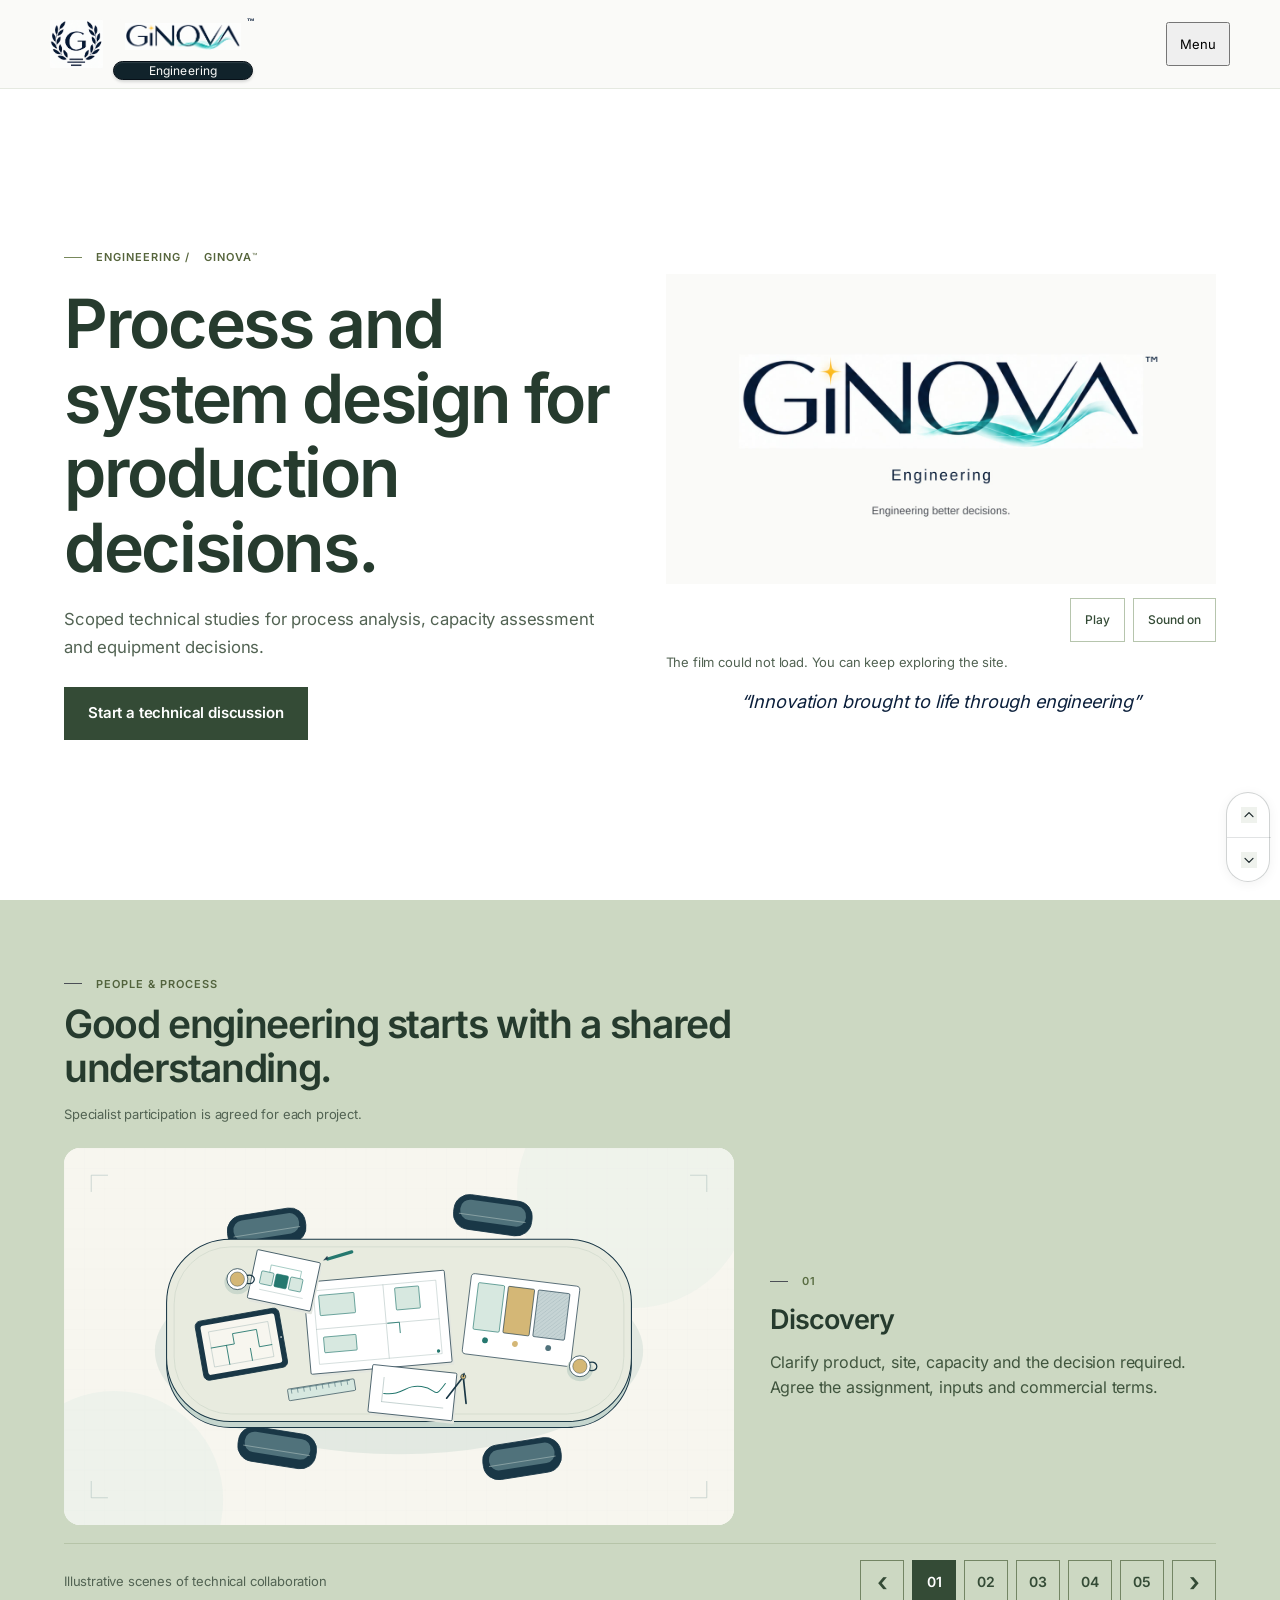
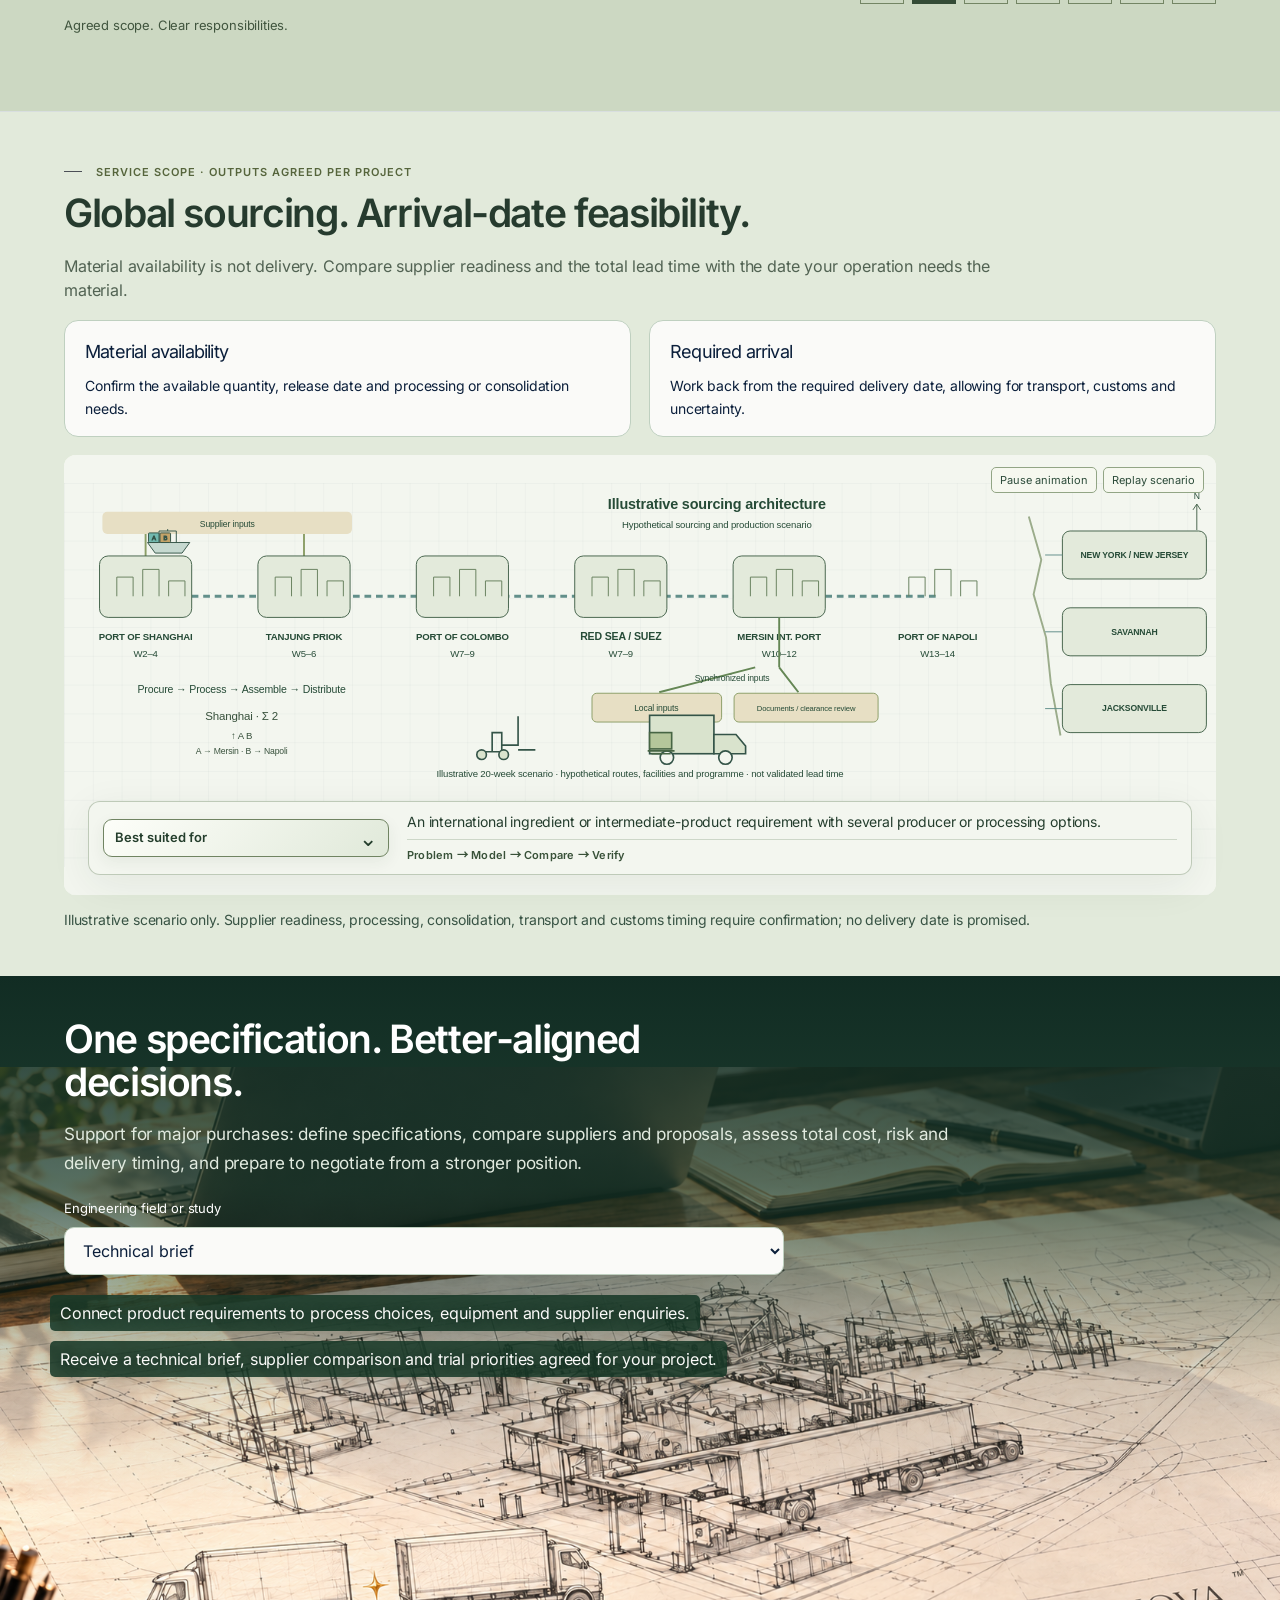
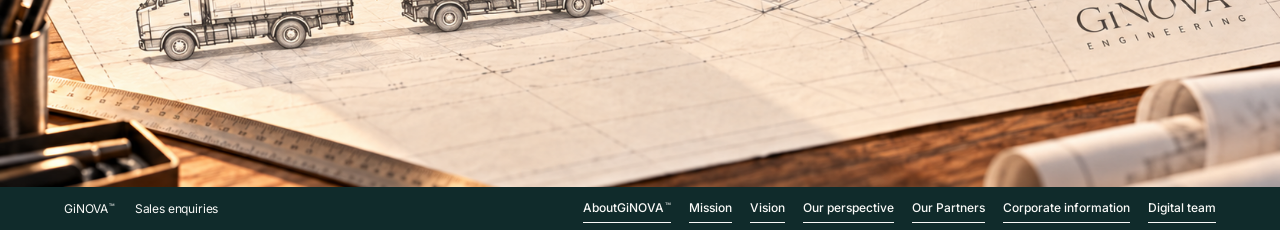
==== index.html @ f1c5575b "Complete verified Engineering static root for GitHub Pages (2 of 2)" ====
<!doctype html>
<html lang="en"><head>

<meta charset="UTF-8">
<meta name="viewport" content="width=device-width, initial-scale=1.0">
<title>GiNOVA | Process and system design for production decisions.</title>
<meta name="description" content="Scoped technical studies for process analysis, capacity assessment and equipment decisions.">


<link rel="stylesheet" href="/assets/fonts/fonts.css">
<style>
:root{
  --ivory:#F3F0E8; --ink:#171817; --green:#17342C; --grey:#78756F;
  --stone:#D8D2C7; --bronze:#9A7A47;
  --serif:'Newsreader', Georgia, serif;
  --sans:'Inter', -apple-system, sans-serif;
  --maxw:1240px;
}
*{margin:0;padding:0;box-sizing:border-box}
html{scroll-behavior:smooth}
@media (prefers-reduced-motion: reduce){ html{scroll-behavior:auto} *,*::before,*::after{animation:none!important;transition:none!important} }
body{background:var(--ivory);color:var(--ink);font-family:var(--sans);font-size:16px;line-height:1.65;-webkit-font-smoothing:antialiased}
.wrap{max-width:var(--maxw);margin:0 auto;padding:0 6vw}
a{color:inherit;text-decoration:none}
::selection{background:var(--green);color:var(--ivory)}
.eyebrow{font-family:var(--sans);font-size:11px;letter-spacing:.22em;text-transform:uppercase;color:var(--bronze);font-weight:600;display:flex;align-items:center;gap:14px}
.eyebrow::before{content:"";width:28px;height:1px;background:var(--bronze)}
h1,h2,h3{font-family:var(--serif);font-weight:300;letter-spacing:-.01em}
h2{font-size:clamp(30px,4vw,46px);line-height:1.12;margin:18px 0 14px}
.lead{color:var(--grey);max-width:62ch;font-size:17px}
button{font-family:var(--sans);cursor:pointer}
:focus-visible{outline:2px solid var(--bronze);outline-offset:3px}
section{padding:104px 0}
@media(max-width:760px){section{padding:64px 0}}

/* header */
header{position:sticky;top:0;z-index:50;background:rgba(243,240,232,.92);backdrop-filter:blur(10px);border-bottom:1px solid var(--stone)}
.nav{display:flex;align-items:center;justify-content:space-between;height:76px}
.brand{display:flex;align-items:center;gap:14px}
.brand img{height:44px;width:auto}
.brand .bname{font-family:var(--serif);font-size:23px;font-weight:500;letter-spacing:.02em}
.brand .bdesc{font-size:10px;letter-spacing:.2em;text-transform:uppercase;color:var(--grey);display:block;margin-top:1px}
.navlinks{display:flex;gap:30px;align-items:center}
.navlinks a{font-size:13.5px;font-weight:450;color:var(--ink);letter-spacing:.01em;padding:4px 0;border-bottom:1px solid transparent;transition:border-color .2s}
.navlinks a:hover{border-color:var(--bronze)}
.langs{display:flex;gap:2px;border:1px solid var(--stone);border-radius:2px;overflow:hidden;margin-left:8px}
.langs button{font-size:11px;letter-spacing:.08em;padding:6px 9px;background:transparent;border:none;color:var(--grey)}
.langs button[aria-pressed="true"]{background:var(--green);color:var(--ivory)}
.cta{background:var(--green);color:var(--ivory);border:none;padding:12px 22px;font-size:13.5px;font-weight:500;letter-spacing:.02em;border-radius:2px;transition:background .2s}
.cta:hover{background:#0f241e}
.cta.ghost{background:transparent;color:var(--ink);border:1px solid var(--ink)}
.cta.ghost:hover{background:var(--ink);color:var(--ivory)}
@media(max-width:1080px){.navlinks a{display:none}.navlinks .langs button{display:block}}

/* hero */
.hero{padding:110px 0 120px}
.hero .wrap{display:grid;grid-template-columns:minmax(0,7fr) minmax(0,5fr);gap:6vw;align-items:center}
.hero h1{font-size:clamp(44px,6vw,78px);line-height:1.04;font-weight:250}
.hero h1 em{font-style:italic;font-weight:300;color:var(--green)}
.hero .lead{margin:26px 0 38px}
.heroctas{display:flex;gap:14px;flex-wrap:wrap}
.field-wrap{position:relative}
.field-wrap svg{width:100%;height:auto;display:block}
.fcap{font-size:11px;letter-spacing:.14em;text-transform:uppercase;color:var(--grey);margin-top:16px;text-align:right}
@media(max-width:900px){.hero .wrap{grid-template-columns:1fr}.field-wrap{max-width:440px}}

/* situations */
.situ{border-top:1px solid var(--stone)}
.chips{display:flex;flex-wrap:wrap;gap:10px;margin:34px 0 0}
.chip{border:1px solid var(--stone);background:transparent;color:var(--ink);padding:11px 18px;font-size:13.5px;border-radius:2px;transition:all .2s}
.chip:hover{border-color:var(--green)}
.chip[aria-pressed="true"]{background:var(--green);color:var(--ivory);border-color:var(--green)}
.situ-panel{margin-top:44px;border:1px solid var(--stone);background:#fbf9f4;padding:44px 46px;display:none;grid-template-columns:repeat(2,1fr);gap:36px 56px;border-radius:2px}
.situ-panel.open{display:grid}
.sp-item .k{font-size:11px;letter-spacing:.18em;text-transform:uppercase;color:var(--bronze);font-weight:600;margin-bottom:8px}
.sp-item .v{font-family:var(--serif);font-size:19px;line-height:1.4;font-weight:400}
.sp-foot{grid-column:1/-1;display:flex;justify-content:space-between;align-items:center;border-top:1px solid var(--stone);padding-top:26px;gap:20px;flex-wrap:wrap}
.sp-sku{font-size:13px;color:var(--grey)}
.sp-sku strong{color:var(--ink);font-weight:600}
@media(max-width:760px){.situ-panel{grid-template-columns:1fr;padding:30px}}

/* decision path */
.path-sec{background:var(--green);color:var(--ivory)}
.path-sec .eyebrow{color:var(--stone)}
.path-sec .eyebrow::before{background:var(--bronze)}
.path-sec .lead{color:#b9c3bd}
.path-track{margin:70px 0 0;position:relative}
.path-line{position:absolute;top:9px;left:0;right:0;height:1px;background:rgba(243,240,232,.25)}
.path-line-fill{position:absolute;top:9px;left:0;height:1px;background:var(--bronze);width:0;transition:width .5s ease}
.path-nodes{display:flex;justify-content:space-between;position:relative}
.pnode{background:none;border:none;display:flex;flex-direction:column;align-items:center;gap:14px;color:var(--stone);flex:1}
.pnode .dot{width:19px;height:19px;border-radius:50%;border:1px solid rgba(243,240,232,.5);background:var(--green);transition:all .25s;position:relative}
.pnode[aria-pressed="true"] .dot{background:var(--bronze);border-color:var(--bronze);box-shadow:0 0 0 6px rgba(154,122,71,.18)}
.pnode .plabel{font-size:12px;letter-spacing:.06em;text-align:center}
.pnode[aria-pressed="true"] .plabel{color:var(--ivory)}
.path-detail{margin-top:56px;min-height:130px;max-width:720px}
.path-detail .pd-title{font-family:var(--serif);font-size:30px;font-weight:300;margin-bottom:12px}
.path-detail .pd-title span{color:var(--bronze);font-size:15px;font-family:var(--sans);letter-spacing:.15em;vertical-align:middle;margin-right:16px}
.path-detail p{color:#c6cec9;max-width:60ch}
@media(max-width:860px){
 .path-nodes{flex-direction:column;align-items:flex-start;gap:4px}
 .path-line,.path-line-fill{display:none}
 .pnode{flex-direction:row;padding:8px 0}
 .pnode .plabel{text-align:left}
}

/* products */
.prods{display:grid;grid-template-columns:repeat(2,1fr);gap:1px;background:var(--stone);border:1px solid var(--stone);margin-top:54px}
.prod{background:var(--ivory);padding:46px 44px;display:flex;flex-direction:column;gap:14px;transition:background .25s}
.prod:hover{background:#fbf9f4}
.prod .sku{font-size:11px;letter-spacing:.2em;color:var(--bronze);font-weight:600}
.prod h3{font-size:27px;font-weight:350;line-height:1.2}
.prod p{color:var(--grey);font-size:15px;flex:1}
.prod a{font-size:13px;font-weight:500;letter-spacing:.04em;border-bottom:1px solid var(--bronze);width:max-content;padding-bottom:2px}
@media(max-width:760px){.prods{grid-template-columns:1fr}}

/* evidence + compare */
.split{display:grid;grid-template-columns:5fr 7fr;gap:6vw;align-items:start}
@media(max-width:860px){.split{grid-template-columns:1fr}}
.evlist{display:grid;gap:0;margin-top:10px}
.evrow{display:grid;grid-template-columns:44px 1fr;gap:18px;padding:20px 0;border-bottom:1px solid var(--stone);align-items:baseline}
.evrow .n{font-family:var(--serif);font-style:italic;color:var(--bronze);font-size:19px}
.evrow .t{font-weight:500;font-size:15px}
.evrow .d{color:var(--grey);font-size:14px;margin-top:3px}

.cmp{background:#EDE9DF;border-top:1px solid var(--stone);border-bottom:1px solid var(--stone)}
.cmp-grid{display:grid;grid-template-columns:1fr 1fr;gap:1px;background:var(--stone);border:1px solid var(--stone);margin-top:54px}
.cmp-col{background:var(--ivory);padding:44px}
.cmp-col.g{background:var(--green);color:var(--ivory)}
.cmp-col h3{font-size:22px;font-weight:400;margin-bottom:22px}
.cmp-col ul{list-style:none}
.cmp-col li{padding:11px 0;border-bottom:1px solid var(--stone);font-size:14.5px;color:var(--grey)}
.cmp-col.g li{border-color:rgba(243,240,232,.15);color:#c6cec9}
.cmp-col li:last-child{border:none}
@media(max-width:760px){.cmp-grid{grid-template-columns:1fr}}

/* founder */
.founder .split{align-items:center}
.fcard{border:1px solid var(--stone);padding:44px;background:#fbf9f4;border-radius:2px}
.fcard .fname{font-family:var(--serif);font-size:30px;font-weight:350}
.fcard .frole{color:var(--bronze);font-size:12px;letter-spacing:.18em;text-transform:uppercase;font-weight:600;margin:6px 0 22px}
.fcard .fline{font-size:14px;color:var(--grey);padding:9px 0;border-top:1px solid var(--stone)}
.fcard .fline strong{color:var(--ink);font-weight:500}

/* Legacy internal strip styling */
.mn{border-top:1px solid var(--stone);background:var(--ink);color:var(--ivory);padding:84px 0}
.mn .wrap{display:grid;grid-template-columns:7fr 5fr;gap:6vw;align-items:center}
.mn .eyebrow{color:var(--stone)}
.mn h2{font-size:clamp(26px,3vw,36px)}
.mn p{color:#a6a49e;font-size:15px;max-width:56ch}
.mn a.mlink{display:inline-block;margin-top:22px;font-size:13px;letter-spacing:.05em;border-bottom:1px solid var(--bronze);padding-bottom:3px}
.mn .msig{justify-self:end;text-align:right}
.mn .msig .mword{font-family:var(--serif);font-size:26px;letter-spacing:.06em}
.mn .msig .mrule{width:120px;height:1px;background:var(--bronze);margin:14px 0 10px;margin-left:auto}
.mn .msig .mtag{font-size:10.5px;letter-spacing:.24em;text-transform:uppercase;color:var(--grey)}
@media(max-width:860px){.mn .wrap{grid-template-columns:1fr}.mn .msig{justify-self:start;text-align:left}.mn .msig .mrule{margin-left:0}}

/* intake */
.start{background:var(--ivory)}
.intake{margin-top:50px;border:1px solid var(--stone);background:#fbf9f4;border-radius:2px;overflow:hidden}
.intake-head{display:flex;justify-content:space-between;align-items:center;padding:22px 40px;border-bottom:1px solid var(--stone);flex-wrap:wrap;gap:10px}
.steps{display:flex;gap:26px}
.step{font-size:12px;letter-spacing:.1em;color:var(--grey);display:flex;gap:9px;align-items:center}
.step .sn{width:22px;height:22px;border:1px solid var(--stone);border-radius:50%;display:grid;place-items:center;font-size:11px}
.step.on{color:var(--ink)}
.step.on .sn{background:var(--green);color:var(--ivory);border-color:var(--green)}
.intake-body{padding:40px}
.fgrid{display:grid;grid-template-columns:1fr 1fr;gap:22px 26px}
.fitem{display:flex;flex-direction:column;gap:7px}
.fitem.full{grid-column:1/-1}
.fitem label{font-size:12px;letter-spacing:.08em;font-weight:500;color:var(--ink)}
.fitem input,.fitem select,.fitem textarea{font-family:var(--sans);font-size:14.5px;padding:12px 14px;border:1px solid var(--stone);background:var(--ivory);border-radius:2px;color:var(--ink)}
.fitem textarea{min-height:96px;resize:vertical}
.fitem input:focus,.fitem select:focus,.fitem textarea:focus{outline:none;border-color:var(--green)}
.fnote{grid-column:1/-1;font-size:12.5px;color:var(--grey);border-left:2px solid var(--bronze);padding-left:14px}
.intake-foot{display:flex;justify-content:space-between;align-items:center;padding:24px 40px;border-top:1px solid var(--stone);gap:12px;flex-wrap:wrap}
.snap{padding:56px 46px;text-align:left;display:none}
.snap.open{display:block}
.snap .ref{font-size:11px;letter-spacing:.2em;color:var(--bronze);font-weight:600;text-transform:uppercase}
.snap h3{font-family:var(--serif);font-size:32px;font-weight:300;margin:14px 0 8px}
.snap p{color:var(--grey);max-width:60ch}
.snapgrid{display:grid;grid-template-columns:repeat(3,1fr);gap:1px;background:var(--stone);border:1px solid var(--stone);margin:34px 0}
.snapcell{background:var(--ivory);padding:20px}
.snapcell .k{font-size:10.5px;letter-spacing:.16em;text-transform:uppercase;color:var(--grey);margin-bottom:6px}
.snapcell .v{font-family:var(--serif);font-size:18px}
@media(max-width:760px){.fgrid{grid-template-columns:1fr}.snapgrid{grid-template-columns:1fr}.intake-body,.intake-head,.intake-foot{padding-left:22px;padding-right:22px}}

/* footer */
footer{background:var(--green);color:var(--ivory);padding:78px 0 44px}
.fgridft{display:grid;grid-template-columns:2fr 1fr 1fr 1fr;gap:48px}
footer .brand img{height:56px;opacity:.95}
footer .motto{font-family:var(--serif);font-style:italic;font-size:16px;color:#b9c3bd;margin-top:18px}
footer h4{font-size:11px;letter-spacing:.2em;text-transform:uppercase;color:var(--bronze);margin-bottom:16px;font-weight:600}
footer ul{list-style:none}
footer li{margin:9px 0}
footer li a{font-size:13.5px;color:#c6cec9;transition:color .2s}
footer li a:hover{color:var(--ivory)}
.fbottom{border-top:1px solid rgba(243,240,232,.15);margin-top:60px;padding-top:24px;display:flex;justify-content:space-between;font-size:12px;color:#8fa098;flex-wrap:wrap;gap:10px}
@media(max-width:860px){.fgridft{grid-template-columns:1fr 1fr}}

/* reveal */
.rv{opacity:0;transform:translateY(14px);transition:opacity .6s ease,transform .6s ease}
.rv.in{opacity:1;transform:none}

/* October evolution: retains July identity and decision content */
:root{--maxw:1440px;--grey:#66635D}
section{scroll-margin-top:92px}.eyebrow{font-size:12px}.brand .bdesc{font-size:11px;letter-spacing:.12em}.brand img{height:48px}.navlinks{gap:22px}.navlinks a{font-size:14px}.langs button{font-size:12px;min-width:38px;min-height:36px}.menu-toggle{display:none}.skip{position:absolute;left:18px;top:-80px;background:var(--green);color:var(--ivory);padding:12px;z-index:90}.skip:focus{top:12px}.corporate-hero{padding:50px 0 0}.hero-top{display:flex;justify-content:space-between;gap:24px;align-items:center}.review-label{font-size:12px;color:var(--grey)}.corporate-intro{display:grid;grid-template-columns:1.1fr 1fr;align-items:end;gap:8vw;margin:52px 0 64px}.corporate-intro h1{font-size:clamp(50px,5.4vw,83px);font-weight:300;line-height:1.02}.corporate-intro h1 em{color:var(--green)}.corporate-intro .lead{font-size:18px;max-width:47ch}.text-link{display:inline-block;margin-top:25px;border-bottom:1px solid var(--bronze);padding-bottom:4px;font-size:14px}.text-link:after{content:' ↗';margin-left:16px}.branch-label{font-size:12px;letter-spacing:.12em;text-transform:uppercase;color:var(--grey);margin-bottom:18px}.branches{display:grid;grid-template-columns:1fr 1fr;gap:18px}.branch{position:relative;padding:38px 40px 28px;display:flex;flex-direction:column;overflow:hidden;min-height:490px;border:1px solid var(--green);transition:transform .25s}.branch:hover{transform:translateY(-4px)}.branch-number{font-size:13px;letter-spacing:.1em;color:var(--bronze)}.branch h2{font-size:clamp(35px,3.4vw,49px);position:relative;z-index:1;margin:22px 0 28px;line-height:1.06}.branch h2 em{font-weight:300}.branch-illustration{position:absolute;right:-15px;top:12px;width:50%;height:225px;opacity:.58;pointer-events:none}.branch-illustration svg{height:100%;width:100%}.branch-statement{position:relative;max-width:32ch;font-family:var(--serif);font-size:24px;line-height:1.28;margin-top:22px}.branch-body{font-size:14px;line-height:1.6;max-width:50ch;color:var(--grey);margin:14px 0 28px}.branch-link{display:flex;justify-content:space-between;align-items:center;border-top:1px solid var(--stone);padding-top:20px;font-size:14px;margin-top:auto}.branch-link>span:last-child{font-size:24px}.branch-labs{background:var(--green);color:var(--ivory)}.branch-labs .branch-body{color:#C8D1CC}.branch-labs .branch-number{color:#C4A976}.branch-labs .branch-link{border-color:#61736B}.branch-labs .branch-illustration{color:#C4A976;opacity:.8}.engineering{padding:78px 0 84px}.eng-intro{display:grid;grid-template-columns:1.2fr 1fr;align-items:center;gap:8vw}.eng-intro h2{font-size:38px}.engineering-grid{display:grid;grid-template-columns:1.15fr 1fr 1fr;gap:32px;margin-top:42px;border-top:1px solid var(--stone);padding-top:26px}.engineering-grid article{padding-right:20px}.engineering-grid h3{font-size:25px;line-height:1.15;margin:12px 0}.engineering-grid p{font-size:15px;color:var(--grey)}.item-index{font-size:12px;color:var(--bronze)}.labs-detail{background:#EAE5DA;border-top:1px solid var(--stone);border-bottom:1px solid var(--stone)}.labs-intro{display:grid;grid-template-columns:1fr 1fr;align-items:center;gap:8vw}.labs-intro h2{font-size:46px}.labs-grid{display:grid;grid-template-columns:repeat(3,1fr);gap:30px;margin-top:42px}.labs-grid article{border-top:1px solid #BDB5A6;padding-top:25px}.labs-grid h3{font-size:26px;line-height:1.2;margin:12px 0}.labs-grid p:not(.status){font-size:15px;color:var(--grey)}.status{font-size:12px;color:#6E5937;letter-spacing:.06em}.lab-mark{height:120px;display:flex;align-items:center;justify-content:center;margin-bottom:25px;position:relative;overflow:hidden;background:#F0ECE3}.mark-rd span{border:1px solid var(--bronze);border-radius:100%;width:80px;height:80px;margin:-12px}.mark-rd span:nth-child(2){width:104px;height:104px;border-color:var(--green)}.mark-sound{gap:5px}.mark-sound i{display:block;width:2px;height:calc(18px + (var(--i) * 7px));max-height:84px;background:var(--green);transform:scaleY(.75)}.mark-sound i:nth-child(3n){height:42px;background:var(--bronze)}.mark-sound i:nth-child(2n){height:64px}.mark-vision span{width:88px;height:66px;border:1px solid var(--green);position:absolute;transform:translateX(-30px) rotate(-8deg)}.mark-vision span:nth-child(2){transform:translateX(0) rotate(0);border-color:var(--bronze);background:#F0ECE3}.mark-vision span:nth-child(3){transform:translateX(30px) rotate(8deg)}.decision-intro{padding:92px 0}.decision-intro h1{font-size:62px}.decision-intro .field-wrap{max-width:390px}.contact-wrap{display:grid;grid-template-columns:1.2fr 1fr;gap:8vw;align-items:center}.contact-card{padding:35px;border:1px solid var(--stone);background:#fbf9f4}.contact-card strong{font-family:var(--serif);font-size:30px;font-weight:400;display:block;margin:15px 0}.contact-note{font-size:14px;color:var(--grey)}.draft-info{margin-top:38px;border-top:1px solid #4A4A46;padding-top:20px;font-size:14px;color:#C9C7BF}.draft-info p{max-width:65ch;margin-top:15px}.rv{opacity:1!important;transform:none!important}.prod p{font-size:16px}.fcard .frole,.sp-item .k,.prod .sku,.evrow .d,.pnode .plabel{font-size:14px}.fcap{font-size:12px}.fcard .fname{font-size:32px}.fcard .fline{font-size:15px}.nav .cta{display:inline-block}.fbottom span{font-size:12px}
@media(max-width:1100px){.navlinks{gap:16px}.brand .bdesc{max-width:170px;letter-spacing:.02em}.navlinks a{display:none}.navlinks .langs button{display:block}.menu-toggle{display:block;background:none;border:1px solid var(--stone);padding:9px 13px;font-size:14px;margin-left:auto;margin-right:16px}.nav.menu-open .navlinks{position:absolute;top:76px;left:0;right:0;background:var(--ivory);padding:24px 6vw;display:flex;flex-wrap:wrap;border-bottom:1px solid var(--stone);box-shadow:0 12px 15px #1718170a}.nav.menu-open .navlinks a{display:block}.nav.menu-open .navlinks .langs{margin-left:auto}.branch{padding:30px}.branch-illustration{opacity:.3;right:-40px}.eng-intro h2{font-size:34px}}
@media(max-width:760px){.nav{height:76px}.brand{gap:8px}.brand img{height:40px}.brand .bname{font-size:21px}.brand .bdesc{font-size:10px;max-width:138px}.navlinks .cta{display:none}.navlinks .langs{display:none}.nav.menu-open .navlinks .langs{display:flex}.menu-toggle{margin-right:0;font-size:13px}.corporate-hero{padding-top:30px}.hero-top{display:block}.hero-top .eyebrow{font-size:11px;letter-spacing:.09em}.review-label{display:block;margin-top:10px;font-size:12px}.corporate-intro{grid-template-columns:1fr;margin:35px 0 40px;gap:24px}.corporate-intro h1{font-size:53px}.corporate-intro .lead{font-size:17px}.branch-label{font-size:11px;letter-spacing:.07em}.branches{grid-template-columns:1fr;gap:14px}.branch{min-height:415px;padding:28px}.branch h2{font-size:40px;margin-top:17px}.branch-illustration{width:47%;right:0;top:10px;height:190px}.branch-statement{font-size:23px;max-width:25ch;margin-top:15px}.branch-body{font-size:15px}.eng-intro,.labs-intro,.contact-wrap{grid-template-columns:1fr;gap:20px}.engineering{padding:56px 0}.engineering-grid,.labs-grid{grid-template-columns:1fr;gap:26px}.engineering-grid{margin-top:28px}.engineering-grid article{padding:0 0 24px;border-bottom:1px solid var(--stone)}.engineering-grid h3{font-size:27px}.engineering-grid p,.labs-grid p:not(.status){font-size:16px}.labs-intro h2{font-size:40px}.labs-grid{margin-top:28px}.lab-mark{height:150px}.decision-intro{padding:64px 0}.decision-intro h1{font-size:48px}.decision-intro .field-wrap{display:none}.contact-card{padding:25px}.contact-card strong{font-size:27px}.path-detail .pd-title{font-size:26px}.cmp-col{padding:26px}.fcard{padding:28px}.hero .lead{margin:22px 0}.brand .bdesc{line-height:1.25}.eyebrow{letter-spacing:.13em}}
@media(prefers-reduced-motion:reduce){.branch:hover{transform:none}}
</style>

<style>.service-illustration{height:140px;display:flex;align-items:center;margin:0 0 12px;overflow:hidden}.service-illustration svg{display:block;width:100%;height:140px}.prod-illustration{height:120px;margin:-8px -5px 8px;opacity:.85}.prod-illustration svg{width:100%;height:120px;display:block}.sl-panel-art{height:110px;margin:-12px 0 18px;opacity:.85}.sl-panel-art svg{display:block;width:100%;height:110px}.service-illustration svg,.prod-illustration svg{transition:transform .5s ease}.engineering-grid article:hover .service-illustration svg,.prod:hover .prod-illustration svg{transform:translateY(-3px)}@media(max-width:760px){.service-illustration{height:155px;max-width:400px}.service-illustration svg{height:155px}.prod-illustration{height:110px}.prod-illustration svg{height:110px}}@media(prefers-reduced-motion:reduce){.service-illustration svg,.prod-illustration svg{transition:none!important;transform:none!important}}</style><style>/* Footer intrinsic-width correction, verified against reported 500px overflow. */
.fgridft{grid-template-columns:minmax(0,2fr) repeat(3,minmax(0,1fr))}.fgridft>*{min-width:0;overflow-wrap:anywhere}.fgridft img{display:block;width:92px;max-width:100%;height:auto}.fbottom>*{min-width:0;max-width:100%;overflow-wrap:anywhere}.origin-note{font-size:14px;line-height:1.65;color:var(--grey);max-width:55ch;margin-top:20px}@media(max-width:860px){.fgridft{grid-template-columns:repeat(2,minmax(0,1fr));gap:36px}}@media(max-width:520px){.fgridft{gap:28px 20px}.fgridft>div:first-child,.fgridft>div:last-child{grid-column:1/-1}.fgridft img{width:80px}.fbottom{margin-top:36px}.origin-note{font-size:14px}}
</style><style>
/* GiNOVA visual review: editorial structure, sculptural focus, useful interactions */
:root{--maxw:1480px;--ink:#16201C;--green:#153D31;--bronze:#967A4D;--grey:#626860;--stone:#D6D8CE}
body{letter-spacing:-.01em}.wrap{padding-left:6vw;padding-right:6vw}header{background:rgba(243,240,232,.96);backdrop-filter:blur(16px)}.nav{height:88px}.brand img{height:47px}.brand .bname{font-size:26px;letter-spacing:-.03em}.brand .bdesc{font-size:10px;letter-spacing:.12em}.navlinks{gap:24px}.navlinks a{font-size:13px}.langs{border-radius:100px;padding:2px}.langs button{border-radius:100px;min-width:32px;min-height:29px}.cta{padding:14px 22px;font-size:14px;line-height:1.3;border-radius:0;font-weight:500}.cta.ghost{border-color:#A7B0A5}.eyebrow{font-size:11px;letter-spacing:.16em;line-height:1.5}.eyebrow:before{width:18px}.review-label{font-size:11px;letter-spacing:.04em;white-space:nowrap}.corporate-hero{padding:27px 0 0}.hero-top{margin-bottom:14px}.corporate-intro{position:relative;grid-template-columns:minmax(0,1fr) minmax(0,1.05fr);gap:2vw;align-items:center;margin:0 0 46px;min-height:530px}.hero-copy{padding:30px 0;position:relative;z-index:1}.corporate-intro h1{font-size:clamp(48px,5.2vw,78px);line-height:.99;letter-spacing:-.035em;max-width:10ch;font-weight:300}.corporate-intro h1 em{font-weight:300;white-space:normal}.corporate-intro .lead{font-size:16px;line-height:1.75;max-width:44ch;margin-top:27px}.hero-copy .text-link{margin-top:26px;font-size:13px}.signature-figure{min-width:0;margin:0 -4vw 0 -3vw;position:relative}.signature-figure img{width:100%;height:510px;object-fit:cover;object-position:58% center;display:block;mix-blend-mode:multiply}.signature-figure figcaption{font-size:10px;text-transform:uppercase;letter-spacing:.1em;color:#78796C;text-align:right;padding-right:3vw;margin-top:-5px}.branch-label{font-size:11px;letter-spacing:.12em;margin-bottom:17px;display:flex;align-items:center;gap:24px}.branch-label:after{content:'';flex:1;height:1px;background:var(--stone)}.branches{gap:22px}.branch{min-height:310px;border:none;padding:29px 32px 24px;transition:background .25s,transform .25s;isolation:isolate}.branch-decision{background:#E4E8DD}.branch-labs{background:#163D32}.branch:before{content:'';position:absolute;inset:0;border:1px solid #153D310d;pointer-events:none}.branch h2{font-size:37px;line-height:.98;margin:20px 0 18px;letter-spacing:-.03em}.branch h2 br{display:none}.branch h2 em{display:block;margin-top:4px}.branch-number{font-size:11px}.branch-illustration{width:165px;height:150px;top:16px;right:8px;opacity:.5}.branch-statement{font-family:var(--sans);font-size:15px;line-height:1.6;max-width:40ch;margin:9px 0 0}.branch-body{font-size:13px;line-height:1.65;max-width:56ch;margin:12px 0 24px}.branch-link{font-size:12px;padding-top:15px;letter-spacing:.02em}.branch-decision .branch-link{border-color:#BFCBBB}.branch-labs .branch-link{border-color:#71857A}.branch:hover{transform:translateY(-3px)}.engineering{padding:94px 0}.eng-intro{grid-template-columns:1.15fr 1fr;gap:8vw}.eng-intro h2{font-size:43px;line-height:1.07;letter-spacing:-.025em}.eng-intro .lead{font-size:16px;line-height:1.75}.engineering-grid{gap:34px;margin-top:45px;border-top:0;padding:0}.engineering-grid article{border-top:1px solid #B8C4B5;padding-top:15px;padding-right:0}.service-illustration{height:155px;margin:0 0 18px;background:#ECEFE5}.service-illustration svg{height:125px}.engineering-grid h3{font-size:28px;letter-spacing:-.02em}.engineering-grid p{font-size:14px;line-height:1.75}.item-index{font-size:11px}.labs-detail{background:#E7E9DE;border:0;padding:85px 0}.labs-intro h2{font-size:49px;line-height:1.04;letter-spacing:-.025em}.labs-intro .lead{font-size:16px;line-height:1.75}.labs-grid{gap:30px;margin-top:46px}.labs-grid article{border:0;padding:0}.lab-mark{height:180px;background:#F3F3EA;margin-bottom:26px}.labs-grid h3{font-size:28px}.labs-grid p:not(.status){font-size:14px;line-height:1.75}.status{font-size:10px;letter-spacing:.1em;text-transform:uppercase;color:#766239}.labs-grid .text-link{font-size:12px;margin-top:20px}.lab-boundary{border-top:1px solid #C3CBBE;padding-top:20px;margin-top:36px;font-size:12px;line-height:1.7;color:#656D61;max-width:90ch}.founder{padding:96px 0}.founder h2{font-size:49px;letter-spacing:-.025em}.founder .lead{font-size:16px;line-height:1.8}.fcard{padding:37px;background:transparent;border-color:#BDC8B7}.fcard .fname{font-size:34px}.fcard .frole{font-size:10px}.fcard .fline{font-size:13px}.origin-label{font-size:10px;letter-spacing:.14em;text-transform:uppercase;margin-top:34px;color:#876F48}.origin-note{font-size:14px;margin-top:10px;max-width:55ch;line-height:1.8}.mn{padding:62px 0;background:#172B23}.mn h2{font-size:34px;line-height:1.13}.mn .msig .mword{font-size:23px}.contact-wrap h2{font-size:49px;letter-spacing:-.025em}.contact-wrap .lead{font-size:16px;line-height:1.75}.contact-card{padding:36px;background:#E8ECE0;border:0}.contact-card strong{font-size:30px}.contact-note{font-size:12px;line-height:1.8}.start{padding:85px 0}.text-link{font-size:13px}.fgridft{gap:42px}.fgridft img{width:90px}.fgridft h4{font-size:10px}.fgridft a,.fgridft li{font-size:12px}.fbottom{gap:18px;margin-top:38px}.fbottom span{font-size:11px;line-height:1.7;max-width:55ch}footer{padding:60px 0 34px}.draft-info{font-size:11px}.v-flow{background:#132E25;color:#EDF0E5;padding:85px 0 72px;margin-top:82px;overflow:hidden}.v-flow .eyebrow{color:#B7A074}.v-flow-head{display:grid;grid-template-columns:1.15fr 1fr;gap:8vw;align-items:center}.v-flow h2{font-size:49px;letter-spacing:-.025em;line-height:1.06}.v-flow .lead{font-size:16px;color:#BBC8BA;line-height:1.75}.v-flow-tabs{display:grid;grid-template-columns:repeat(4,minmax(0,1fr));margin-top:44px;gap:0;border-bottom:1px solid #506B57}.v-flow-tabs button{color:#A6B7A5;background:none;border:0;border-bottom:2px solid transparent;text-align:left;padding:18px 16px 20px 0;font-size:13px;line-height:1.5;transition:color .2s,border-color .2s}.v-flow-tabs button>small{display:block;color:#BDAC84;letter-spacing:.14em;font-size:10px;margin-bottom:8px}.v-flow-tabs button[aria-selected=true]{color:#FFFDF3;border-bottom-color:#CAB488}.v-flow-content{display:grid;grid-template-columns:1fr 1fr;gap:7vw;align-items:center;margin-top:35px;min-height:220px}.v-flow-drawing{position:relative;height:195px;display:flex;align-items:center;justify-content:center;gap:0}.v-flow-line{position:absolute;left:9%;right:9%;top:50%;height:1px;background:#5C715C}.v-flow-drawing span{width:16px;height:16px;border:1px solid #8FA384;border-radius:50%;background:#132E25;position:relative;margin:0 4%;transition:background .25s,box-shadow .25s}.v-flow-drawing span.active{background:#D1BB86;border-color:#D1BB86;box-shadow:0 0 0 12px #D1BB8615}.v-flow-copy{display:grid;grid-template-columns:1fr 1fr;gap:25px}.v-flow-copy h3{font-size:23px;margin-bottom:10px}.v-flow-copy p{font-size:12px;line-height:1.8;color:#BBC8BA}.v-flow .text-link{color:#E6E9DC;border-color:#9A8456;font-size:12px;margin-top:22px}.decision-intro{padding:60px 0 72px;background:linear-gradient(180deg,#F3F0E8,#EBEEE3)}.decision-intro .wrap{grid-template-columns:1.1fr 1fr;gap:3vw}.decision-intro h1{font-size:clamp(49px,5.6vw,80px);line-height:1.01;letter-spacing:-.04em}.decision-intro .lead{font-size:16px;line-height:1.75;max-width:44ch}.decision-intro .field-wrap{max-width:none;margin:0 -35px}.decision-intro .field-wrap img{width:100%;height:450px;object-fit:contain;display:block}.fcap{font-size:10px;letter-spacing:.1em;line-height:1.6}.situ{padding:78px 0}.situ h2{font-size:45px}.situ .lead{font-size:16px}.chips{gap:8px;margin-top:27px}.chip{font-size:12px;padding:10px 15px;border-radius:100px}.situ-panel{margin-top:30px;border:none;border-left:2px solid #9B855B;background:#E8EDE0;padding:34px;gap:30px 50px}.sp-item .k{font-size:10px;letter-spacing:.13em}.sp-item .v{font-size:21px}.sp-foot{border-color:#B6C4AD;padding-top:20px}.sp-sku{font-size:12px}.path-sec{padding:85px 0;background:#132E25}.path-sec h2{font-size:48px}.path-sec .lead{font-size:16px}.path-track{margin-top:48px}.pnode .plabel{font-size:11px}.path-detail{margin-top:36px}.path-detail p{font-size:14px;line-height:1.8}.prod{padding:32px;border-top:1px solid #B8C4B3}.prods{gap:22px;background:transparent;border:0;margin-top:36px}.prod h3{font-size:28px}.prod p{font-size:14px;line-height:1.8}.prod .sku{font-size:10px;letter-spacing:.17em}.prod a{font-size:12px}.prod-illustration{background:#E9EEE0;margin:0 0 16px;height:150px}.prod-illustration svg{height:135px}.evrow .t{font-size:14px}.evrow .d{font-size:13px}.cmp{background:#E9EDDF}.cmp-grid{border:0;gap:24px;margin-top:30px}.cmp-col{padding:32px}.cmp-col h3{font-size:27px}.cmp-col li{font-size:13px;line-height:1.8}.sl-hero{background:#132E25;padding-top:28px}.sl-hero-grid{grid-template-columns:1.08fr 1fr;gap:2vw;margin-top:30px;min-height:480px}.sl-word{font-size:13px;letter-spacing:.15em;margin-bottom:28px}.sl-hero h1{font-size:clamp(48px,5.6vw,79px);line-height:1.02;letter-spacing:-.035em}.sl-hero .lead{font-size:16px;line-height:1.8;margin:25px 0 30px}.sl-art{margin:0 -6vw 0 -4vw}.sl-art img{display:block;width:100%;height:440px;object-fit:contain}.sl-art figcaption{font-size:10px;letter-spacing:.1em;text-transform:uppercase;margin:0}.sl-disciplines{margin-top:15px;padding-top:22px;font-size:10px;letter-spacing:.2em}.sl-section-head h2{font-size:47px}.sl-section-head .lead{font-size:16px;line-height:1.75}.sl-tabs button{font-size:14px;padding:25px 10px 25px 0}.sl-panel{border:0;border-left:2px solid #9A7A47;background:#E8ECE0;padding:30px 40px}.sl-panel-art{height:120px;max-width:360px;margin:0 0 20px}.sl-panel h3{font-size:38px}.sl-panel li{font-size:13px}.sl-panel>p:not(.sl-panel-index){font-size:14px;line-height:1.8}.sl-process{background:#E7EBDF;border:0}.sl-process-grid{gap:30px}.sl-process-grid p{font-size:13px;line-height:1.8}.sl-process-grid h3{font-size:28px}.sl-bridge{background:#F3F0E8}.sl-bridge .wrap{max-width:1150px}.sl-enquiry h2{font-size:48px}.sl-footer-word{font-size:30px}a,button{-webkit-tap-highlight-color:#9A7A4730}button:focus-visible,a:focus-visible{outline:2px solid #A48957;outline-offset:5px}
@media(max-width:1100px){.nav.menu-open .navlinks{top:88px}.navlinks .cta{display:none}.corporate-intro h1{font-size:61px}.corporate-intro{min-height:450px;gap:1vw}.signature-figure img{height:420px}.branch{padding:28px;min-height:330px}.branch h2{font-size:33px}.branch-illustration{width:135px;right:0;opacity:.38}.branch-body{font-size:13px}.v-flow-copy{grid-template-columns:1fr;gap:18px}.v-flow-content{grid-template-columns:.7fr 1fr}.decision-intro .field-wrap img{height:390px}.sl-hero h1{font-size:60px}.sl-art img{height:390px}.sl-hero-grid{min-height:420px}}
@media(max-width:760px){.wrap{padding-left:6vw;padding-right:6vw}.nav{height:78px}.nav.menu-open .navlinks{top:78px}.brand img{height:39px}.brand .bname{font-size:23px}.brand .bdesc{font-size:9px}.menu-toggle{font-size:12px}.hero-top{margin-bottom:0}.corporate-hero{padding-top:22px}.hero-top .eyebrow{font-size:9px;max-width:35ch}.review-label{font-size:10px}.corporate-intro{grid-template-columns:1fr;gap:0;margin-bottom:30px;min-height:0}.hero-copy{padding:28px 0 0}.corporate-intro h1{font-size:55px;line-height:1.02;max-width:12ch}.corporate-intro .lead{font-size:16px;line-height:1.75;margin-top:22px;max-width:50ch}.signature-figure{margin:-10px -6vw 0 0}.signature-figure img{height:300px;object-fit:contain;object-position:center}.signature-figure figcaption{font-size:9px;padding-right:6vw;margin-top:-2px}.branch-label{font-size:9px;letter-spacing:.09em;line-height:1.7}.branches{grid-template-columns:1fr;gap:14px}.branch{min-height:290px;padding:26px}.branch h2{font-size:35px;margin-top:18px}.branch-statement{font-size:14px}.branch-body{font-size:13px;max-width:48ch}.branch-illustration{width:155px;height:150px;top:8px;right:5px}.v-flow{margin-top:55px;padding:56px 0}.v-flow-head{grid-template-columns:1fr;gap:15px}.v-flow h2{font-size:39px}.v-flow .lead{font-size:15px}.v-flow-tabs{grid-template-columns:1fr 1fr;margin-top:28px;border:0;gap:0 15px}.v-flow-tabs button{border-top:1px solid #506B57;border-bottom:2px solid transparent;padding:15px 4px 15px 0;font-size:12px}.v-flow-content{grid-template-columns:1fr;gap:15px;margin-top:5px}.v-flow-drawing{height:110px}.v-flow-copy{grid-template-columns:1fr 1fr;gap:22px}.v-flow-copy h3{font-size:22px}.v-flow-copy p{font-size:12px}.engineering{padding:58px 0}.eng-intro,.labs-intro{grid-template-columns:1fr;gap:15px}.eng-intro h2{font-size:36px}.eng-intro .lead{font-size:15px}.engineering-grid{grid-template-columns:1fr;gap:28px;margin-top:30px}.engineering-grid article{border-bottom:0;padding-bottom:0}.service-illustration{max-width:none;height:160px}.engineering-grid p{font-size:15px}.labs-detail{padding:58px 0}.labs-intro h2{font-size:40px}.labs-grid{grid-template-columns:1fr;gap:37px;margin-top:30px}.lab-mark{height:170px;margin-bottom:20px}.labs-grid p:not(.status){font-size:15px}.status{font-size:10px}.lab-boundary{font-size:12px}.founder{padding:60px 0}.founder h2{font-size:41px}.founder .lead{font-size:15px}.fcard{padding:29px}.mn{padding:50px 0}.mn .msig{display:none}.mn h2{font-size:31px}.start,.sl-enquiry{padding:60px 0}.contact-wrap h2,.sl-enquiry h2{font-size:40px}.contact-wrap .lead{font-size:15px}.contact-card{padding:25px}.contact-card strong{font-size:26px;overflow-wrap:anywhere}.fgridft{grid-template-columns:repeat(2,minmax(0,1fr));gap:28px 20px}.fgridft>div:first-child,.fgridft>div:last-child{grid-column:1/-1}.fgridft img{width:80px}.decision-intro{padding:38px 0 55px}.decision-intro .wrap{grid-template-columns:1fr;gap:0}.decision-intro h1{font-size:55px}.decision-intro .field-wrap{display:block;max-width:none;margin:0}.decision-intro .field-wrap img{height:295px}.decision-intro .lead{font-size:15px}.fcap{font-size:9px;text-align:center}.situ{padding:57px 0}.situ h2{font-size:38px}.situ .lead{font-size:15px}.chips{gap:7px}.chip{font-size:12px;padding:9px 12px}.situ-panel{padding:25px;gap:25px}.sp-item .v{font-size:20px}.path-sec{padding:57px 0}.path-sec h2{font-size:39px}.pnode .plabel{font-size:12px}.prods{grid-template-columns:1fr;gap:20px}.prod{padding:25px 0}.prod h3{font-size:29px}.prod p{font-size:15px}.prod-illustration{height:150px}.cmp-grid{grid-template-columns:1fr;gap:15px}.sl-hero-grid{grid-template-columns:1fr;min-height:0;margin-top:30px}.sl-hero h1{font-size:55px}.sl-hero .lead{font-size:15px}.sl-art{margin:0 -6vw}.sl-art img{height:300px}.sl-art figcaption{font-size:9px}.sl-disciplines{font-size:9px;margin-top:30px}.sl-section-head h2{font-size:39px}.sl-section-head .lead{font-size:15px}.sl-panel{padding:27px;border-left-width:2px}.sl-panel h3{font-size:34px}.sl-panel li{font-size:14px}.sl-process-grid p{font-size:15px}.sl-process-grid h3{font-size:29px}.sl-process h2{font-size:39px}.sl-bridge h2{font-size:34px}.sl-enquiry .contact-card strong{font-size:25px}}
@media(prefers-reduced-motion:reduce){*,*:before,*:after{scroll-behavior:auto!important;transition:none!important;animation:none!important}.branch:hover{transform:none}}
</style><style>
/* Service depth: readable measures and explicit deliverables. */
.depth-section{padding:90px 0;border-top:1px solid var(--line,#d9d5cb)}
.depth-intro{max-width:760px;margin-bottom:36px}.depth-intro h2{font:400 clamp(32px,4vw,52px)/1.08 var(--gn-font-serif);letter-spacing:-.035em}.depth-intro p{font-size:18px;line-height:1.65;margin-top:20px}
.depth-grid{display:grid;grid-template-columns:repeat(3,minmax(0,1fr));gap:32px}.depth-grid article{border-top:2px solid #9a7a47;padding-top:22px}.depth-grid h3{font:400 28px/1.12 var(--gn-font-serif);margin:0 0 16px}.depth-grid p,.depth-next{font-size:16px;line-height:1.7}.depth-next{margin-top:32px;max-width:850px}.engineering-grid p,.labs-grid p{line-height:1.65}.eng-more{margin-top:30px;display:inline-block}
.navlinks{gap:19px}.navlinks>a{font-size:13px}.eng-page{padding-top:85px}.eng-hero{padding:55px 0 72px}.eng-hero-grid{display:grid;grid-template-columns:1.25fr .75fr;gap:64px;align-items:center}.eng-hero h1{font:400 clamp(44px,5.4vw,78px)/1.02 var(--gn-font-serif);letter-spacing:-.04em;max-width:870px}.eng-hero .lead{max-width:760px;margin:24px 0 28px;font-size:20px;line-height:1.6}.eng-art{padding:30px;background:#e9e5da;border-radius:4px}.eng-art svg{width:100%;height:auto}.eng-art p{font-size:13px;line-height:1.5;margin-top:20px}.eng-situations{display:grid;grid-template-columns:repeat(4,minmax(0,1fr));gap:20px;padding-top:40px}.eng-situations p{font-size:16px;line-height:1.6;border-top:1px solid #c7c2b5;padding-top:18px}.eng-services{background:#f0ede5}.scope-row{border-top:1px solid #cdc8bc;padding:0}.scope-row:last-child{border-bottom:1px solid #cdc8bc}.scope-row summary{list-style:none;cursor:pointer;display:grid;grid-template-columns:52px 1fr 26px;gap:15px;align-items:center;padding:26px 0}.scope-row summary::-webkit-details-marker{display:none}.scope-row summary:after{content:'+';font-size:26px;color:#9a7a47}.scope-row[open] summary:after{content:'−'}.scope-row summary span{font-size:13px;color:#806839}.scope-row h3{font:400 30px/1.12 var(--gn-font-serif);margin:0}.scope-body{display:grid;grid-template-columns:repeat(3,minmax(0,1fr));gap:30px;padding:0 0 32px 67px}.scope-body h4{font-size:12px;letter-spacing:.08em;text-transform:uppercase;margin:0 0 10px}.scope-body p{font-size:16px;line-height:1.7}.eng-method{display:grid;grid-template-columns:repeat(4,minmax(0,1fr));gap:26px}.eng-method h3{font:400 26px/1.14 var(--gn-font-serif)}.eng-method p{font-size:16px;line-height:1.7}.eng-boundary{background:#17342c;color:#f4f0e7}.eng-boundary .eyebrow{color:#d6be90}.eng-boundary p{max-width:920px;font-size:18px;line-height:1.7}.eng-crosslinks{display:flex;flex-wrap:wrap;gap:26px;margin-top:28px}.eng-crosslinks a{color:inherit}.eng-enquiry{padding-bottom:100px}.depth-section a:focus-visible,summary:focus-visible{outline:2px solid #9a7a47;outline-offset:6px}
@media(max-width:1050px){.navlinks{gap:12px}.navlinks>a{font-size:12px}.eng-hero-grid{gap:30px}.eng-method,.eng-situations{grid-template-columns:repeat(2,minmax(0,1fr))}}
@media(max-width:760px){.depth-section{padding:60px 0}.depth-grid,.eng-hero-grid,.scope-body{grid-template-columns:1fr}.eng-hero{padding:35px 0 50px}.eng-art{max-width:500px}.eng-page{padding-top:78px}.scope-body{padding-left:0;gap:22px}.eng-method,.eng-situations{grid-template-columns:1fr 1fr}.navlinks>a{font-size:16px}.eng-hero .lead{font-size:18px}.scope-row h3{font-size:26px}}
@media(max-width:460px){.eng-method,.eng-situations{grid-template-columns:1fr}.scope-row summary{grid-template-columns:30px 1fr 20px;gap:8px}}
@media(prefers-reduced-motion:reduce){*{scroll-behavior:auto!important;transition:none!important;animation:none!important}}
</style><style>
.scope-figure{margin:0 0 26px;border:1px solid #d8d6c9;border-radius:8px;overflow:hidden;background:#f5f2e9;isolation:isolate}.scope-figure>.process-wireframe{display:block;width:100%;height:auto;aspect-ratio:3/1;overflow:visible}.wire-stages{display:grid;grid-template-columns:repeat(4,minmax(0,1fr));gap:16px;padding:16px 22px;background:rgba(246,244,236,.95);border-top:1px solid #d8d6c9}.wire-stages span{font-size:12px;line-height:1.4;color:#365146;letter-spacing:.025em}.scope-body{position:relative;isolation:isolate;overflow:hidden}.scope-body>div{position:relative;z-index:1;padding:16px;background:rgba(243,240,232,.88);border-radius:3px}.scope-backdrop{position:absolute;inset:auto 0 0;width:100%;height:auto;opacity:.11;pointer-events:none;z-index:0}.scope-row .flow-path{animation:wire-flow 5s linear infinite;animation-play-state:paused;stroke-dasharray:7 12}.scope-row.motion-on .flow-path{animation-play-state:running}.wire-control{border:1px solid #b7c1b0;color:#17342c;background:transparent;border-radius:30px;padding:9px 15px;font:500 12px var(--gn-font-sans);cursor:pointer;margin:8px 0 24px}.wire-control:hover{background:#e5e9dc}.wire-control:focus-visible{outline:2px solid #9a7a47;outline-offset:4px}@keyframes wire-flow{to{stroke-dashoffset:-76}}@media(max-width:760px){.scope-figure{margin-bottom:18px}.wire-stages{gap:10px;padding:12px}.wire-stages span{font-size:11px}.scope-body>div{padding:10px}.scope-body{gap:12px}.scope-backdrop{opacity:.08}}@media(prefers-reduced-motion:reduce){.scope-row .flow-path{animation:none!important}.wire-control{display:none}}
</style>
<style>.skip{position:absolute;left:16px;top:-120px;z-index:10000;background:#fff;color:#13292e;padding:12px 20px}.skip:focus{top:12px}:root{--muted:#526368;--bronze:#77542e}html{scroll-padding-top:100px}button:focus-visible,a:focus-visible,summary:focus-visible{outline:3px solid #2c60e5;outline-offset:4px}</style><link rel="stylesheet" href="/assets/atelier.css"><link rel="stylesheet" href="/engineering/engineering.css">
<link rel="stylesheet" href="/engineering/engineering-rd.css">
<link rel="stylesheet" href="/assets/i18n.css"><link rel="stylesheet" href="/assets/language-switcher.css"><style>
/* Current branch: both color and underline, also in the mobile menu. */
header .navlinks a[aria-current="page"]{color:#6f3faa!important;text-decoration:underline!important;text-decoration-thickness:2px;text-underline-offset:6px;font-weight:600}
</style><link rel="stylesheet" href="/assets/header-contact.css"><link rel="stylesheet" href="/assets/brand-lockup.css"><link rel="stylesheet" href="/assets/section-elevator.css">
<link rel="stylesheet" href="/assets/branch-hero-film.css"><link rel="stylesheet" href="/assets/branch-header-geometry.css">
<link rel="canonical" href="https://engineering.ginova.net/"><link rel="stylesheet" href="/engineering/engineering-review.css"><link rel="stylesheet" href="/engineering/engineering-topic-backgrounds.css">
<link rel="stylesheet" href="/assets/corporate-review.css"><link rel="stylesheet" href="/assets/uniform-typography.css"><style>html[data-locale-pending] body{visibility:hidden}</style><script>(()=>{const l=new URLSearchParams(location.search).get('lang');if(l&&/^(es|de|it|ar|ru|tr|zh|az|fr)(-|$)/i.test(l)){document.documentElement.setAttribute('data-locale-pending','');window.addEventListener('error',()=>document.documentElement.removeAttribute('data-locale-pending'),{once:true});setTimeout(()=>document.documentElement.removeAttribute('data-locale-pending'),3000)}})();</script><link rel="stylesheet" href="/engineering/engineering-islands.css">
<link rel="stylesheet" href="/engineering/engineering-motto.css">
<link rel="stylesheet" href="/engineering/engineering-scope-r19.css"><link rel="stylesheet" href="/engineering/engineering-scope-r20.css"><link rel="stylesheet" href="/engineering/engineering-domains-r20.css"><link rel="stylesheet" href="/engineering/engineering-sector-colors-r21.css"><link rel="stylesheet" href="/engineering/engineering-quality-r21.css"><link rel="icon" type="image/svg+xml" href="/assets/brand-20261012/favicon.svg"><link rel="stylesheet" href="/assets/brand-20261012/identity.css"><script src="/assets/strategy-20261012/copy.js"></script><link rel="stylesheet" href="/assets/strategy-20261012/strategy.css"><meta name="theme-color" content="#0B1F3B"><meta property="og:type" content="website"><meta property="og:site_name" content="GiNOVA"><meta property="og:title" content="GiNOVA | Process and system design for production decisions."><meta property="og:description" content="Scoped technical studies for process analysis, capacity assessment and equipment decisions."><meta property="og:url" content="https://engineering.ginova.net/"><meta property="og:image" content="https://engineering.ginova.net/assets/media-trademark-20261012/share.png"><meta name="twitter:card" content="summary_large_image"><meta name="twitter:image" content="https://engineering.ginova.net/assets/media-trademark-20261012/share.png"><meta name="robots" content="index,follow"><script src="/assets/owner-redesign-20261012/copy.js"></script><link rel="stylesheet" href="/assets/owner-redesign-20261012/owner.css"><link rel="stylesheet" href="/assets/trademark-20261012/trademark.css"></head>
<body data-gn-site="engineering"><a class="skip" href="#top">Skip to content</a><header class="ginova-branch-header">
  <div class="wrap nav">
    <a class="brand ginova-brand-lockup" href="https://ginova.org/" aria-label="GiNOVA — home" data-route="https://ginova.org/">
      <span class="ginova-crest-frame"><img src="/assets/brand-20261012/crest.png" alt="GiNOVA"></span>
      <span><span class="ginova-wordmark-frame"><img class="ginova-wordmark" src="/assets/brand-20261012/primary.png" width="140" height="29" alt="" aria-hidden="true"></span><span class="bdesc" data-t="brand.desc">Engineering</span></span>
    </a>
    <button class="menu-toggle" aria-expanded="false" aria-controls="primaryNav" data-t="new.menu">Menu</button>
<nav class="navlinks" id="primaryNav" aria-label="Primary">
<a href="https://engineering.ginova.net/" data-route="https://engineering.ginova.net/" data-t="nav.engineering" aria-current="page">Engineering</a><a href="https://consultancy.ginova.net/" data-route="https://consultancy.ginova.net/" data-t="nav.consultancy">Consultancy</a><a href="https://medialab.ginova.net/" data-route="https://medialab.ginova.net/" data-t="nav.soundlab">MediaLab</a><div class="language-switcher" data-language-theme="engineering"><select id="language-select" class="language-native" aria-label="Language"><option value="es" lang="es" dir="ltr">Español</option><option value="en" lang="en" dir="ltr" selected>English</option><option value="de" lang="de" dir="ltr">Deutsch</option><option value="it" lang="it" dir="ltr">Italiano</option><option value="ar" lang="ar" dir="rtl">العربية</option><option value="ru" lang="ru" dir="ltr">Русский</option><option value="tr" lang="tr" dir="ltr">Türkçe</option><option value="zh" lang="zh-Hans" dir="ltr">简体中文</option><option value="az" lang="az" dir="ltr">Azerbaycani</option><option value="fr" lang="fr" dir="ltr">Français</option></select></div>
    <button type="button" class="header-contact-icon" onclick="goStart()" data-header-contact aria-label="Contact" title="Contact"><svg viewbox="0 0 16 16" aria-hidden="true" focusable="false"><circle cx="8" cy="4" r="1.6"></circle><circle cx="4.5" cy="11" r="1.6"></circle><circle cx="11.5" cy="11" r="1.6"></circle></svg><span class="header-contact-tooltip" aria-hidden="true">Contact</span></button>
    <a data-strategy="common.about" href="https://ginova.org/#gn-company-overview">About</a><a data-strategy="common.contact" href="#enquiry">Contact</a></nav>
  </div>
</header><main id="top" tabindex="-1" class="eng-page"><section class="eng-hero"><div class="wrap"><div class="eng-hero-grid"><div><p class="eyebrow" data-t="eng.title">Engineering / GiNOVA</p><h1 data-strategy="engineering.hero" class="gn-strategy-hero-title">Process and system design for production decisions.</h1><p data-strategy="engineering.lead" class="lead gn-strategy-hero-lead">Scoped technical studies for process analysis, capacity assessment and equipment decisions.</p><a data-strategy="engineering.cta" href="#enquiry" class="btn primary">Start a technical discussion</a></div><figure class="branch-hero-film" data-branch-film="engineering" data-film-base="/assets/media-trademark-20261012/welcome/"><div class="branch-film-screen"><video muted autoplay loop playsinline preload="metadata" width="1280" height="720" poster="/assets/media-trademark-20261012/welcome/engineering.jpg" aria-label="Original GiNOVA Engineering animation" data-aria="eng.film.label"></video></div><figcaption><div class="branch-film-controls"><button type="button" data-film-toggle>Pause</button><button type="button" data-film-sound aria-pressed="false">Sound on</button></div><span class="branch-film-status sr-only" role="status" aria-live="polite"></span></figcaption><p class="branch-film-motto" data-approved-motto data-engineering-motto>“Innovation brought to life through engineering”</p></figure></div></div></section><section class="gn-strategy-brief" id="gn-service-brief"><div class="wrap"><div class="gn-strategy-brief-grid"><article><h2 data-strategy="common.buyer">Who this is for</h2><p data-strategy="engineering.buyer">Food producers, plant owners, production managers and investors evaluating a production facility or line.</p></article><article><h2 data-strategy="common.problem">The decision to resolve</h2><p data-strategy="engineering.problem">Capacity uncertainty, equipment-selection risk, process inefficiency or an incomplete production design.</p></article><article><h2 data-strategy="common.deliverables">Outputs to agree</h2><ul><li data-strategy="engineering.deliverables.0">Process map with assumptions and interfaces</li><li data-strategy="engineering.deliverables.1">Capacity scenarios and an equipment-requirement matrix</li><li data-strategy="engineering.deliverables.2">Technical specifications and a feasibility assessment</li><li data-strategy="engineering.deliverables.3">A product, prototype or trial plan</li></ul></article></div><p data-strategy="common.scope" class="gn-strategy-note">Each engagement starts with a written scope: inputs, deliverables, responsibilities, timing, price and acceptance criteria. Examples describe scope, not promised results.</p></div></section><div class="gn-strategy-boundary wrap"><p data-strategy="engineering.boundary">Production-facility studies concern processes, lines, equipment and technical coordination. They do not imply building construction, turnkey contracting or in-house authority for every regulated discipline.</p><p data-strategy="common.regulated">Work requiring regulated professional preparation, signature or approval is subject to the relevant authorized professionals and permissions.</p></div><section class="eng-sectors eng-island" id="sectors" data-island="0" aria-labelledby="eng-sectors-title"><div class="wrap eng-island-wrap">
<div class="eng-island-top"><div><p class="eyebrow" data-review="sector.label">Engineering sectors</p><h2 id="eng-sectors-title" data-review="sector.title">One engineering perspective. Seven areas.</h2></div><label class="eng-mobile-sector"><span data-review="sector.choose">Choose a sector</span><select id="eng-sector-select"><option value="0" data-review="sector.0.name">Food Manufacturing</option><option value="1" data-review="sector.1.name">AI Solutions</option><option value="2" data-review="sector.2.name">Robotics</option><option value="3" data-review="sector.3.name">Augmented Reality</option><option value="4" data-review="sector.4.name">Aviation</option><option value="5" data-review="sector.5.name">Marine Systems</option><option value="6" data-review="sector.6.name">Drone Solutions</option></select></label></div>
<article id="eng-sector-panel" class="eng-sector-panel" data-topic="0" aria-live="polite" aria-atomic="true">
<div class="eng-island-story"><p class="eng-island-index" data-sector-position>01 / 07</p><h3 data-sector-title data-review="sector.0.name">Food Manufacturing</h3><p class="eng-island-problem" data-island-copy="problem"></p><a class="eng-island-next" href="#scope"><span data-island-copy="next"></span><svg aria-hidden="true" width="20" height="20" viewBox="0 0 20 20" fill="none"><path d="M4 16 16 4M5 4h11v11" stroke="currentColor" stroke-width="1.5"/></svg></a></div>
<figure class="eng-island-visual"><div class="eng-island-drawing" aria-hidden="true"><div class="eng-island-orbit"></div><img src="/assets/engineering-topics/food.svg" alt=""><span class="eng-island-cross cross-one">+</span><span class="eng-island-cross cross-two">+</span><span class="eng-island-art-index">01</span></div><figcaption data-island-copy="caption"></figcaption></figure>
<div class="eng-island-technical"><div><span class="eng-island-label" data-island-label="approach"></span><p data-island-copy="approach"></p></div><div><span class="eng-island-label" data-island-label="output"></span><p data-island-copy="output"></p></div></div>
<div hidden><p data-sector-description></p><p data-sector-focus></p><p data-sector-check></p><a class="eng-sector-link" href="#scope" data-review="sector.foodLink"></a></div>
</article><p class="eng-sector-note" data-review="sector.note"></p></div></section><section class="depth-section eng-services" id="scope"><div class="wrap"><div class="depth-intro"><p class="eyebrow" data-t="eng.status">Service scope · outputs agreed per project</p><h2 data-review="food.title">Food Manufacturing</h2><p data-review="food.intro">Select a process, then explore the technical points, work and deliverables.</p></div><details class="scope-row" open><summary><span>01</span><h3 data-t="eng.service0.title">Sourcing and supply-flow coordination</h3><p class="scope-fit"><strong data-t="eng.fit">Best suited for</strong><span data-t="eng.service0.fit">An international ingredient or intermediate-product requirement with several producer or processing options.</span></p></summary><figure class="scope-figure"><svg xmlns="http://www.w3.org/2000/svg" viewBox="0 0 1200 400" class="process-wireframe" role="img" aria-label="Illustrative multi-port cargo exchange: Shanghai, Tanjung Priok, Colombo, Red Sea and Suez, Mersin, Napoli, then New York and New Jersey north of Savannah and Jacksonville. Batches are loaded or discharged by destination; no real service schedule is represented."><rect width="1200" height="400" fill="#f3f6ef"/><defs><pattern id="r20grid" width="30" height="30" patternUnits="userSpaceOnUse"><path d="M30 0H0V30" stroke="#345448" opacity=".07" fill="none"/></pattern></defs><rect width="1200" height="400" fill="url(#r20grid)"/><g font-family="Arial,sans-serif" fill="#264b37" text-anchor="middle"><text x="680" y="27" font-size="15" font-weight="bold" data-r20-source="sourcingArchitecture">Illustrative sourcing architecture</text><text x="680" y="47" font-size="10" data-r20-source="productionScenario">Hypothetical sourcing and production scenario</text><path d="M85 53V76M250 53V76" stroke="#8c9e67" stroke-width="2"/><rect x="40" y="30" width="260" height="23" rx="5" fill="#e7dfc4"/><text x="170" y="46" font-size="9" data-r20-source="supplierInputs">Supplier inputs</text><path d="M85 118H910" stroke="#628f8a" stroke-width="3" fill="none" stroke-dasharray="7 5"/><g><rect x="37" y="76" width="96" height="64" rx="9" fill="#e3eadb" stroke="#44634b"/><path d="M55 118v-20h17v20m10 0v-28h17v28m10 0v-16h17v16" fill="none" stroke="#67805e"/><text x="85" y="164" font-size="10" font-weight="bold">PORT OF SHANGHAI</text><text x="85" y="181" font-size="10">W2–4</text></g><g><rect x="202" y="76" width="96" height="64" rx="9" fill="#e3eadb" stroke="#44634b"/><path d="M220 118v-20h17v20m10 0v-28h17v28m10 0v-16h17v16" fill="none" stroke="#67805e"/><text x="250" y="164" font-size="10" font-weight="bold">TANJUNG PRIOK</text><text x="250" y="181" font-size="10">W5–6</text></g><g><rect x="367" y="76" width="96" height="64" rx="9" fill="#e3eadb" stroke="#44634b"/><path d="M385 118v-20h17v20m10 0v-28h17v28m10 0v-16h17v16" fill="none" stroke="#67805e"/><text x="415" y="164" font-size="10" font-weight="bold">PORT OF COLOMBO</text><text x="415" y="181" font-size="10">W7–9</text></g><g><rect x="532" y="76" width="96" height="64" rx="9" fill="#e3eadb" stroke="#44634b"/><path d="M550 118v-20h17v20m10 0v-28h17v28m10 0v-16h17v16" fill="none" stroke="#67805e"/><text x="580" y="164" font-size="11" font-weight="bold">RED SEA / SUEZ</text><text x="580" y="181" font-size="10">W7–9</text></g><g><rect x="697" y="76" width="96" height="64" rx="9" fill="#e3eadb" stroke="#44634b"/><path d="M715 118v-20h17v20m10 0v-28h17v28m10 0v-16h17v16" fill="none" stroke="#67805e"/><text x="745" y="164" font-size="10" font-weight="bold">MERSIN INT. PORT</text><text x="745" y="181" font-size="10">W10–12</text></g><g><path d="M880 118v-20h17v20m10 0v-28h17v28m10 0v-16h17v16" fill="none" stroke="#67805e"/><text x="910" y="164" font-size="10" font-weight="bold">PORT OF NAPOLI</text><text x="910" y="181" font-size="10">W13–14</text></g><path d="M745 140V192M620 218L720 192M765 218L745 192" stroke="#658755" stroke-width="2" fill="none"/><text x="696" y="206" font-size="9" data-r20-source="synchronizedInputs">Synchronized inputs</text><g class="eng-source-pulse"><rect x="550" y="219" width="135" height="30" rx="5" fill="#e7dfc4" stroke="#8c9e67"/><rect x="698" y="219" width="150" height="30" rx="5" fill="#e7dfc4" stroke="#8c9e67"/></g><text x="617" y="238" font-size="9" data-r20-source="localInputs">Local inputs</text><text x="773" y="238" font-size="8" data-r20-source="documentGate">Documents / clearance review</text><text x="185" y="219" font-size="11" data-r20-source="sourcingSteps">PROCURE → PROCESS → ASSEMBLE → DISTRIBUTE</text><g id="sourcing-ship-top-route" class="eng-source-ship-manifest" stroke="#345448" fill="#c6d9d0" transform="translate(85 62)"><path d="M-22 0H22L14 11H-14Z"/><path d="M-10 0V-12H8V0M-1-12V-14" fill="none"/><g id="sourcing-onboard-cargo"/><g id="sourcing-cargo-exchange"/></g><g stroke="#345448" stroke-width="1.7" fill="#d9e3cd"><g transform="translate(430 268)" id="sourcing-forklift-background"><g class="eng-source-forklift-unload"><path d="M0 12h26V-8h-10v20m10-7h17V-25m0 35h18" fill="none"/><circle cx="5" cy="15" r="5"/><circle cx="28" cy="15" r="5"/></g></g><g transform="translate(610 255)" id="sourcing-truck-foreground"><g class="eng-source-truck-reverse"><rect width="67" height="40" y="-13" fill="#d9e3cd"/><path d="M67 7h23l10 12v8H67Z"/><circle cx="18" cy="31" r="7" fill="#f3f6ef"/><circle cx="79" cy="31" r="7" fill="#f3f6ef"/></g></g><g id="sourcing-unloaded-pallet" class="eng-source-pallet-unload" stroke="#476544" fill="#b5c69b"><rect x="610" y="260" width="23" height="17"/><path d="M608 279H636M612 282H632" fill="none"/></g></g><text x="600" y="291" font-size="10" data-r20-source="sourceNote" dy="1.5em">Illustrative 20-week scenario · hypothetical routes, facilities and timings · not validated lead time</text><g id="us-east-coast-ports"><path d="M1005 35L1018 80L1010 116L1023 161L1028 209L1038 263" fill="none" stroke="#9bac8b" stroke-width="2"/><path d="M1180 49V22l-4 6m4-6 4 6" fill="none" stroke="#47644c"/><text x="1180" y="17" font-size="9">N</text><g data-us-port="NEW YORK / NEW JERSEY" data-source-stop="5" role="button" tabindex="0" aria-label="NEW YORK / NEW JERSEY"><rect x="1040" y="50" width="150" height="50" rx="8" fill="#e3eadb" stroke="#44634b"/><text x="1115" y="78" font-size="9" font-weight="bold">NEW YORK / NEW JERSEY</text><path d="M1022 75H1040" stroke="#628f8a" fill="none"/></g><g data-us-port="SAVANNAH" data-source-stop="6" role="button" tabindex="0" aria-label="SAVANNAH"><rect x="1040" y="130" width="150" height="50" rx="8" fill="#e3eadb" stroke="#44634b"/><text x="1115" y="158" font-size="9" font-weight="bold">SAVANNAH</text><path d="M1022 155H1040" stroke="#628f8a" fill="none"/></g><g data-us-port="JACKSONVILLE" data-source-stop="7" role="button" tabindex="0" aria-label="JACKSONVILLE"><rect x="1040" y="210" width="150" height="50" rx="8" fill="#e3eadb" stroke="#44634b"/><text x="1115" y="238" font-size="9" font-weight="bold">JACKSONVILLE</text><path d="M1022 235H1040" stroke="#628f8a" fill="none"/></g></g><g id="sourcing-manifest" font-family="Arial" fill="#38513c"><text x="185" y="247" id="sourcing-manifest-count" font-size="12">Σ 2</text><text x="185" y="267" id="sourcing-manifest-change" font-size="10">↑ A B</text><text x="185" y="282" id="sourcing-manifest-destinations" font-size="9">A → Mersin · B → Napoli</text></g></g></svg><figcaption class="wire-stages"><span data-t="wire.stage0.0">Producer sources</span><span data-t="wire.stage0.1">Intermediate processing</span><span data-t="wire.stage0.2">Storage</span><span data-t="wire.stage0.3">Supply coordination</span></figcaption><a class="wire-zoom" href="/assets/engineering/sourcing.svg" target="_blank" rel="noopener" data-t="wire.zoom">Open the full-size drawing</a><div class="source-flow-controls"><button type="button" data-source-pause>Pause animation</button><button type="button" data-source-replay>Replay scenario</button></div></figure><div class="scope-body"><svg class="scope-backdrop" viewbox="0 0 1200 400" aria-hidden="true" focusable="false"><use href="#wire-scene-0"></use></svg><div><h4 data-t="eng.problem">Critical technical points</h4><p data-t="eng.service0.problem">Grade, composition, quality tolerances and processing behaviour must fit the receiving operation. Seasonality, batch traceability, intermediate processing and logistics can change the supply decision.</p></div><div><h4 data-t="eng.work">Engineering work</h4><p data-t="eng.service0.scope">Translate the purchasing need into a technical enquiry; compare producer responses against shared criteria; coordinate samples and record responsibilities at each handover.</p></div><div><h4 data-t="eng.output">Decision deliverables</h4><p data-t="eng.service0.output">A specification and producer comparison, sample-approval record and supply responsibility map.</p></div></div></details><details class="scope-row"><summary><span>02</span><h3 data-t="eng.service1.title">Salad and fresh-cut processing</h3><p class="scope-fit"><strong data-t="eng.fit">Best suited for</strong><span data-t="eng.service1.fit">A new or upgraded salad and fresh-cut line where quality and handling constraints must guide equipment selection.</span></p></summary><figure class="scope-figure"><svg xmlns="http://www.w3.org/2000/svg" viewbox="0 0 1200 400" fill="none" role="img" aria-label="Fresh produce moving through washing, cutting, dewatering and packing equipment." data-aria="wire.alt1" class="process-wireframe" focusable="false"><defs><pattern id="w1-fresh-cut-grid" width="32" height="32" patternunits="userSpaceOnUse"><path d="M32 0H0V32" fill="none" stroke="#17342c" stroke-opacity=".055" stroke-width=".7"></path></pattern><marker id="w1-fresh-cut-arrow" viewbox="0 0 8 8" refx="7" refy="4" markerwidth="5" markerheight="5" orient="auto-start-reverse"><path d="M1 1L7 4L1 7" fill="none" stroke="#9a7a47" stroke-width="1.15" stroke-linejoin="round"></path></marker></defs><g id="wire-scene-1"><rect width="1200" height="400" fill="#f3f0e8"></rect><rect x="24" y="24" width="1152" height="352" fill="url(#w1-fresh-cut-grid)"></rect><g stroke="#17342c" stroke-width="1.35" stroke-linecap="round" stroke-linejoin="round"><path d="M24 336H1176 M48 360L1156 40" stroke-opacity=".055" stroke-width=".8"></path><path d="M64 330v12" stroke-opacity=".18" stroke-width=".75"></path><path d="M192 330v12" stroke-opacity=".18" stroke-width=".75"></path><path d="M320 330v12" stroke-opacity=".18" stroke-width=".75"></path><path d="M448 330v12" stroke-opacity=".18" stroke-width=".75"></path><path d="M576 330v12" stroke-opacity=".18" stroke-width=".75"></path><path d="M704 330v12" stroke-opacity=".18" stroke-width=".75"></path><path d="M832 330v12" stroke-opacity=".18" stroke-width=".75"></path><path d="M960 330v12" stroke-opacity=".18" stroke-width=".75"></path><path d="M1088 330v12" stroke-opacity=".18" stroke-width=".75"></path><path d="M24 28h8M28 24v8" stroke-opacity=".25" stroke-width=".8"></path><path d="M1168 28h8M1172 24v8" stroke-opacity=".25" stroke-width=".8"></path><path d="M24 372h8M28 368v8" stroke-opacity=".25" stroke-width=".8"></path><path d="M1168 372h8M1172 368v8" stroke-opacity=".25" stroke-width=".8"></path><path d="M47 315H1153" stroke-opacity=".16" stroke-width=".8"></path><polygon points="38,249 59,236.82 115,236.82 94,249" fill="#dbe4ce"></polygon><polygon points="94,249 115,236.82 115,275.82 94,288" fill="#e4e2d5"></polygon><rect x="38" y="249" width="56" height="39" fill="#f3f0e8"></rect><path d="M42 257h48" stroke-width=".7" stroke-opacity=".65"></path><path d="M42 266h48" stroke-width=".7" stroke-opacity=".65"></path><path d="M42 275h48" stroke-width=".7" stroke-opacity=".65"></path><line x1="46" y1="251" x2="46" y2="286" stroke-width=".8"></line><line x1="86" y1="251" x2="86" y2="286" stroke-width=".8"></line><circle cx="50" cy="246" r="5" fill="#91aa70" fill-opacity=".58" stroke-width=".8"></circle><path d="M50 242q-1 -4 2 -5" stroke-width=".65"></path><path d="M51 240q6 -5 7 0q-4 3 -7 0" fill="#91aa70" fill-opacity=".65" stroke-width=".6"></path><circle cx="64" cy="244" r="5" fill="#91aa70" fill-opacity=".58" stroke-width=".8"></circle><path d="M64 240q-1 -4 2 -5" stroke-width=".65"></path><path d="M65 238q6 -5 7 0q-4 3 -7 0" fill="#91aa70" fill-opacity=".65" stroke-width=".6"></path><circle cx="78" cy="246" r="5" fill="#91aa70" fill-opacity=".58" stroke-width=".8"></circle><path d="M78 242q-1 -4 2 -5" stroke-width=".65"></path><path d="M79 240q6 -5 7 0q-4 3 -7 0" fill="#91aa70" fill-opacity=".65" stroke-width=".6"></path><circle cx="60" cy="237" r="5" fill="#91aa70" fill-opacity=".58" stroke-width=".8"></circle><path d="M60 233q-1 -4 2 -5" stroke-width=".65"></path><path d="M61 231q6 -5 7 0q-4 3 -7 0" fill="#91aa70" fill-opacity=".65" stroke-width=".6"></path><circle cx="76" cy="236" r="5" fill="#91aa70" fill-opacity=".58" stroke-width=".8"></circle><path d="M76 232q-1 -4 2 -5" stroke-width=".65"></path><path d="M77 230q6 -5 7 0q-4 3 -7 0" fill="#91aa70" fill-opacity=".65" stroke-width=".6"></path><polygon points="93,244 122,227.18 240,227.18 211,244" fill="#f3f0e8"></polygon><polygon points="211,244 240,227.18 240,242.18 211,259" fill="#e8e5da"></polygon><rect x="93" y="244" width="118" height="15" fill="#e8e5da"></rect><path d="M97 249h110M126 230.18h110" stroke-width=".7" stroke-opacity=".55"></path><g class="conveyor-rollers"><circle cx="100" cy="253" r="3.6" fill="#f3f0e8" stroke-width=".9"></circle><line x1="102" y1="242" x2="127" y2="229.18" stroke-width=".6" stroke-opacity=".4"></line><circle cx="116" cy="253" r="3.6" fill="#f3f0e8" stroke-width=".9"></circle><line x1="118" y1="242" x2="143" y2="229.18" stroke-width=".6" stroke-opacity=".4"></line><circle cx="132" cy="253" r="3.6" fill="#f3f0e8" stroke-width=".9"></circle><line x1="134" y1="242" x2="159" y2="229.18" stroke-width=".6" stroke-opacity=".4"></line><circle cx="148" cy="253" r="3.6" fill="#f3f0e8" stroke-width=".9"></circle><line x1="150" y1="242" x2="175" y2="229.18" stroke-width=".6" stroke-opacity=".4"></line><circle cx="164" cy="253" r="3.6" fill="#f3f0e8" stroke-width=".9"></circle><line x1="166" y1="242" x2="191" y2="229.18" stroke-width=".6" stroke-opacity=".4"></line><circle cx="180" cy="253" r="3.6" fill="#f3f0e8" stroke-width=".9"></circle><line x1="182" y1="242" x2="207" y2="229.18" stroke-width=".6" stroke-opacity=".4"></line><circle cx="196" cy="253" r="3.6" fill="#f3f0e8" stroke-width=".9"></circle><line x1="198" y1="242" x2="223" y2="229.18" stroke-width=".6" stroke-opacity=".4"></line></g><path d="M107 259v40h7v-40M103 299h15" stroke-width="1.15"></path><path d="M192 259v40h7v-40M188 299h15" stroke-width="1.15"></path><path d="M112 294L192 268M112 268L192 294" stroke-width=".65" stroke-opacity=".4"></path><circle cx="110" cy="237" r="5" fill="#91aa70" fill-opacity=".58" stroke-width=".8"></circle><path d="M110 233q-1 -4 2 -5" stroke-width=".65"></path><path d="M111 231q6 -5 7 0q-4 3 -7 0" fill="#91aa70" fill-opacity=".65" stroke-width=".6"></path><circle cx="137" cy="237" r="5" fill="#91aa70" fill-opacity=".58" stroke-width=".8"></circle><path d="M137 233q-1 -4 2 -5" stroke-width=".65"></path><path d="M138 231q6 -5 7 0q-4 3 -7 0" fill="#91aa70" fill-opacity=".65" stroke-width=".6"></path><circle cx="164" cy="237" r="5" fill="#91aa70" fill-opacity=".58" stroke-width=".8"></circle><path d="M164 233q-1 -4 2 -5" stroke-width=".65"></path><path d="M165 231q6 -5 7 0q-4 3 -7 0" fill="#91aa70" fill-opacity=".65" stroke-width=".6"></path><circle cx="191" cy="237" r="5" fill="#91aa70" fill-opacity=".58" stroke-width=".8"></circle><path d="M191 233q-1 -4 2 -5" stroke-width=".65"></path><path d="M192 231q6 -5 7 0q-4 3 -7 0" fill="#91aa70" fill-opacity=".65" stroke-width=".6"></path><polygon points="225,193 257,174.44 472,174.44 440,193" fill="#a8ccd0"></polygon><polygon points="440,193 472,174.44 472,273.44 440,292" fill="#e8e5da"></polygon><rect x="225" y="193" width="215" height="99" fill="#f3f0e8"></rect><polygon points="233,194 258,180 463,180 438,194" fill="#a8ccd0" fill-opacity=".7" stroke-width=".85"></polygon><path d="M238 193Q268 184 294 190T350 189T412 188T459 180" stroke="#6e9f9e" stroke-width="1.1"></path><circle cx="258" cy="188" r="6" fill="#91aa70" fill-opacity=".58" stroke-width=".8"></circle><path d="M258 183q-1 -4 2 -5" stroke-width=".65"></path><path d="M259 181q6 -5 7 0q-4 3 -7 0" fill="#91aa70" fill-opacity=".65" stroke-width=".6"></path><circle cx="288" cy="182" r="6" fill="#91aa70" fill-opacity=".58" stroke-width=".8"></circle><path d="M288 177q-1 -4 2 -5" stroke-width=".65"></path><path d="M289 175q6 -5 7 0q-4 3 -7 0" fill="#91aa70" fill-opacity=".65" stroke-width=".6"></path><circle cx="314" cy="189" r="6" fill="#91aa70" fill-opacity=".58" stroke-width=".8"></circle><path d="M314 184q-1 -4 2 -5" stroke-width=".65"></path><path d="M315 182q6 -5 7 0q-4 3 -7 0" fill="#91aa70" fill-opacity=".65" stroke-width=".6"></path><circle cx="346" cy="185" r="6" fill="#91aa70" fill-opacity=".58" stroke-width=".8"></circle><path d="M346 180q-1 -4 2 -5" stroke-width=".65"></path><path d="M347 178q6 -5 7 0q-4 3 -7 0" fill="#91aa70" fill-opacity=".65" stroke-width=".6"></path><circle cx="372" cy="180" r="6" fill="#91aa70" fill-opacity=".58" stroke-width=".8"></circle><path d="M372 175q-1 -4 2 -5" stroke-width=".65"></path><path d="M373 173q6 -5 7 0q-4 3 -7 0" fill="#91aa70" fill-opacity=".65" stroke-width=".6"></path><circle cx="399" cy="186" r="6" fill="#91aa70" fill-opacity=".58" stroke-width=".8"></circle><path d="M399 181q-1 -4 2 -5" stroke-width=".65"></path><path d="M400 179q6 -5 7 0q-4 3 -7 0" fill="#91aa70" fill-opacity=".65" stroke-width=".6"></path><circle cx="429" cy="180" r="6" fill="#91aa70" fill-opacity=".58" stroke-width=".8"></circle><path d="M429 175q-1 -4 2 -5" stroke-width=".65"></path><path d="M430 173q6 -5 7 0q-4 3 -7 0" fill="#91aa70" fill-opacity=".65" stroke-width=".6"></path><rect x="241" y="222" width="31" height="36" rx="6" fill="#a8ccd0" fill-opacity=".35" stroke-width="1"></rect><circle cx="246" cy="227" r="0.9" stroke-width=".75"></circle><circle cx="267" cy="227" r="0.9" stroke-width=".75"></circle><circle cx="246" cy="253" r="0.9" stroke-width=".75"></circle><circle cx="267" cy="253" r="0.9" stroke-width=".75"></circle><circle cx="251" cy="239" r="1.6" stroke="#6e9f9e" stroke-opacity=".7" stroke-width=".6"></circle><circle cx="257" cy="232" r="1.6" stroke="#6e9f9e" stroke-opacity=".7" stroke-width=".6"></circle><circle cx="263" cy="239" r="1.6" stroke="#6e9f9e" stroke-opacity=".7" stroke-width=".6"></circle><rect x="293" y="222" width="31" height="36" rx="6" fill="#a8ccd0" fill-opacity=".35" stroke-width="1"></rect><circle cx="298" cy="227" r="0.9" stroke-width=".75"></circle><circle cx="319" cy="227" r="0.9" stroke-width=".75"></circle><circle cx="298" cy="253" r="0.9" stroke-width=".75"></circle><circle cx="319" cy="253" r="0.9" stroke-width=".75"></circle><circle cx="303" cy="239" r="1.6" stroke="#6e9f9e" stroke-opacity=".7" stroke-width=".6"></circle><circle cx="309" cy="232" r="1.6" stroke="#6e9f9e" stroke-opacity=".7" stroke-width=".6"></circle><circle cx="315" cy="239" r="1.6" stroke="#6e9f9e" stroke-opacity=".7" stroke-width=".6"></circle><rect x="345" y="222" width="31" height="36" rx="6" fill="#a8ccd0" fill-opacity=".35" stroke-width="1"></rect><circle cx="350" cy="227" r="0.9" stroke-width=".75"></circle><circle cx="371" cy="227" r="0.9" stroke-width=".75"></circle><circle cx="350" cy="253" r="0.9" stroke-width=".75"></circle><circle cx="371" cy="253" r="0.9" stroke-width=".75"></circle><circle cx="355" cy="239" r="1.6" stroke="#6e9f9e" stroke-opacity=".7" stroke-width=".6"></circle><circle cx="361" cy="232" r="1.6" stroke="#6e9f9e" stroke-opacity=".7" stroke-width=".6"></circle><circle cx="367" cy="239" r="1.6" stroke="#6e9f9e" stroke-opacity=".7" stroke-width=".6"></circle><rect x="397" y="222" width="31" height="36" rx="6" fill="#a8ccd0" fill-opacity=".35" stroke-width="1"></rect><circle cx="402" cy="227" r="0.9" stroke-width=".75"></circle><circle cx="423" cy="227" r="0.9" stroke-width=".75"></circle><circle cx="402" cy="253" r="0.9" stroke-width=".75"></circle><circle cx="423" cy="253" r="0.9" stroke-width=".75"></circle><circle cx="407" cy="239" r="1.6" stroke="#6e9f9e" stroke-opacity=".7" stroke-width=".6"></circle><circle cx="413" cy="232" r="1.6" stroke="#6e9f9e" stroke-opacity=".7" stroke-width=".6"></circle><circle cx="419" cy="239" r="1.6" stroke="#6e9f9e" stroke-opacity=".7" stroke-width=".6"></circle><path d="M243 292v22h7v-22M239 314h15" stroke-width="1.15"></path><path d="M414 292v22h7v-22M410 314h15" stroke-width="1.15"></path><path d="M246 182V150H441V179" stroke="#17342c" stroke-width="6.8"></path><path d="M246 182V150H441V179" stroke="#f3f0e8" stroke-width="5"></path><path d="M263 150v12" stroke-width="3"></path><path d="M263 164l-7 17M263 164v18M263 164l7 17" stroke="#7fa5a5" stroke-dasharray="2 3" stroke-width=".8"></path><path d="M304 150v12" stroke-width="3"></path><path d="M304 164l-7 17M304 164v18M304 164l7 17" stroke="#7fa5a5" stroke-dasharray="2 3" stroke-width=".8"></path><path d="M345 150v12" stroke-width="3"></path><path d="M345 164l-7 17M345 164v18M345 164l7 17" stroke="#7fa5a5" stroke-dasharray="2 3" stroke-width=".8"></path><path d="M387 150v12" stroke-width="3"></path><path d="M387 164l-7 17M387 164v18M387 164l7 17" stroke="#7fa5a5" stroke-dasharray="2 3" stroke-width=".8"></path><path d="M430 150v12" stroke-width="3"></path><path d="M430 164l-7 17M430 164v18M430 164l7 17" stroke="#7fa5a5" stroke-dasharray="2 3" stroke-width=".8"></path><path d="M262 289V306H432V274" stroke="#17342c" stroke-width="6.8"></path><path d="M262 289V306H432V274" stroke="#f3f0e8" stroke-width="5"></path><polygon points="362,294 372,288.2 406,288.2 396,294" fill="#e8e5da"></polygon><polygon points="396,294 406,288.2 406,308.2 396,314" fill="#e8e5da"></polygon><rect x="362" y="294" width="34" height="20" fill="#dbe4ce"></rect><line x1="368" y1="297" x2="368" y2="311" stroke-width=".65"></line><line x1="373" y1="297" x2="373" y2="311" stroke-width=".65"></line><line x1="378" y1="297" x2="378" y2="311" stroke-width=".65"></line><line x1="383" y1="297" x2="383" y2="311" stroke-width=".65"></line><line x1="388" y1="297" x2="388" y2="311" stroke-width=".65"></line><path d="M366 317h26" stroke-width="2"></path><circle cx="318" cy="299" r="5" fill="#f3f0e8" stroke-width="1"></circle><path d="M313 299h10M318 294v10" stroke-width=".8"></path><line x1="318" y1="304" x2="318" y2="312" stroke-width="1"></line><path d="M265 204H430" class="flow-path" stroke="#9a7a47" stroke-width="1.9" stroke-dasharray="7 9" marker-end="url(#w1-fresh-cut-arrow)" stroke-opacity=".9"></path><path d="M459 235L517 191L536 201L478 245Z" fill="#dbe4ce"></path><path d="M459 242L517 198M466 242L524 198" stroke-width=".85"></path><path d="M466 229l14 6" stroke-width=".8"></path><path d="M475 222l14 6" stroke-width=".8"></path><path d="M484 215l14 6" stroke-width=".8"></path><path d="M493 208l14 6" stroke-width=".8"></path><path d="M502 201l14 6" stroke-width=".8"></path><path d="M511 194l14 6" stroke-width=".8"></path><polygon points="525,158 554,141.18 665,141.18 636,158" fill="#e8e5da"></polygon><polygon points="636,158 665,141.18 665,259.18 636,276" fill="#e8e5da"></polygon><rect x="525" y="158" width="111" height="118" fill="#f3f0e8"></rect><rect x="539" y="180" width="83" height="65" rx="8" fill="#dbe4ce" fill-opacity=".42"></rect><circle cx="579" cy="211" r="24" fill="#f3f0e8"></circle><circle cx="579" cy="211" r="6" fill="#dbe4ce"></circle><path d="M557 211H601M559 207H599" stroke-width=".8" transform="rotate(0 579 211)"></path><path d="M557 211H601M559 207H599" stroke-width=".8" transform="rotate(60 579 211)"></path><path d="M557 211H601M559 207H599" stroke-width=".8" transform="rotate(120 579 211)"></path><path d="M552 176V171H609V176M545 251H616" stroke-width=".8"></path><circle cx="536" cy="171" r="0.9" stroke-width=".75"></circle><circle cx="625" cy="171" r="0.9" stroke-width=".75"></circle><circle cx="536" cy="265" r="0.9" stroke-width=".75"></circle><circle cx="625" cy="265" r="0.9" stroke-width=".75"></circle><path d="M538 276v37h7v-37M534 313h15" stroke-width="1.15"></path><path d="M611 276v37h7v-37M607 313h15" stroke-width="1.15"></path><polygon points="624,248 634,242.2 669,242.2 659,248" fill="#e8e5da"></polygon><polygon points="659,248 669,242.2 669,265.2 659,271" fill="#e8e5da"></polygon><rect x="624" y="248" width="35" height="23" fill="#dbe4ce"></rect><line x1="630" y1="251" x2="630" y2="268" stroke-width=".65"></line><line x1="635" y1="251" x2="635" y2="268" stroke-width=".65"></line><line x1="640" y1="251" x2="640" y2="268" stroke-width=".65"></line><line x1="645" y1="251" x2="645" y2="268" stroke-width=".65"></line><line x1="650" y1="251" x2="650" y2="268" stroke-width=".65"></line><line x1="655" y1="251" x2="655" y2="268" stroke-width=".65"></line><path d="M628 274h27" stroke-width="2"></path><polygon points="638,269 662,255.08 748,255.08 724,269" fill="#f3f0e8"></polygon><polygon points="724,269 748,255.08 748,270.08 724,284" fill="#e8e5da"></polygon><rect x="638" y="269" width="86" height="15" fill="#e8e5da"></rect><path d="M642 274h78M666 258.08000000000004h78" stroke-width=".7" stroke-opacity=".55"></path><g class="conveyor-rollers"><circle cx="645" cy="278" r="3.6" fill="#f3f0e8" stroke-width=".9"></circle><line x1="647" y1="267" x2="667" y2="257.08000000000004" stroke-width=".6" stroke-opacity=".4"></line><circle cx="661" cy="278" r="3.6" fill="#f3f0e8" stroke-width=".9"></circle><line x1="663" y1="267" x2="683" y2="257.08000000000004" stroke-width=".6" stroke-opacity=".4"></line><circle cx="677" cy="278" r="3.6" fill="#f3f0e8" stroke-width=".9"></circle><line x1="679" y1="267" x2="699" y2="257.08000000000004" stroke-width=".6" stroke-opacity=".4"></line><circle cx="693" cy="278" r="3.6" fill="#f3f0e8" stroke-width=".9"></circle><line x1="695" y1="267" x2="715" y2="257.08000000000004" stroke-width=".6" stroke-opacity=".4"></line><circle cx="709" cy="278" r="3.6" fill="#f3f0e8" stroke-width=".9"></circle><line x1="711" y1="267" x2="731" y2="257.08000000000004" stroke-width=".6" stroke-opacity=".4"></line></g><path d="M652 284v40h7v-40M648 324h15" stroke-width="1.15"></path><path d="M705 284v40h7v-40M701 324h15" stroke-width="1.15"></path><path d="M657 319L705 293M657 293L705 319" stroke-width=".65" stroke-opacity=".4"></path><polygon points="654,266 663,264 661,260 653,262" fill="#91aa70" stroke-width=".6"></polygon><polygon points="669,266 678,264 676,260 668,262" fill="#91aa70" stroke-width=".6"></polygon><polygon points="688,266 697,264 695,260 687,262" fill="#91aa70" stroke-width=".6"></polygon><polygon points="710,266 719,264 717,260 709,262" fill="#91aa70" stroke-width=".6"></polygon><path d="M737 156v118C737 288.95 829 288.95 829 274V156" fill="#f3f0e8"></path><path d="M740 215.0v56.64Q783.0 291.25 826 271.64V215.0Z" fill="#a8ccd0" fill-opacity=".28" stroke="none"></path><ellipse cx="783.0" cy="215.0" rx="43.0" ry="10.5" fill="#a8ccd0" fill-opacity=".2" stroke-opacity=".25" stroke-width=".8"></ellipse><ellipse cx="783.0" cy="156" rx="46.0" ry="11.5" fill="#e8e5da"></ellipse><path d="M737 274Q783.0 297.0 829 274" stroke-width="1.1"></path><path d="M745 162v110M821 162v110" stroke-width=".6" stroke-opacity=".25"></path><ellipse cx="783.0" cy="154" rx="14" ry="4" fill="#f3f0e8" stroke-width="1"></ellipse><path d="M774.0 153v-7h18v7" stroke-width="1"></path><path d="M749 279v24h7v-24M745 303h15" stroke-width="1.15"></path><path d="M812 279v24h7v-24M808 303h15" stroke-width="1.15"></path><rect x="811" y="186" width="7" height="63" rx="3" fill="#f3f0e8" stroke-width=".75"></rect><line x1="813" y1="192" x2="816" y2="192" stroke-width=".55"></line><line x1="813" y1="201" x2="816" y2="201" stroke-width=".55"></line><line x1="813" y1="210" x2="816" y2="210" stroke-width=".55"></line><line x1="813" y1="219" x2="816" y2="219" stroke-width=".55"></line><line x1="813" y1="228" x2="816" y2="228" stroke-width=".55"></line><line x1="813" y1="237" x2="816" y2="237" stroke-width=".55"></line><line x1="813" y1="246" x2="816" y2="246" stroke-width=".55"></line><circle cx="758" cy="210.28" r="8" fill="#f3f0e8" stroke-width="1"></circle><circle cx="758" cy="210.28" r="6" stroke-width=".5" stroke-opacity=".5"></circle><path d="M758 210.28l3 -4" stroke-width=".8"></path><circle cx="758" cy="210.28" r="1" fill="#17342c"></circle><path d="M783.0 285v16h57.0" stroke="#17342c" stroke-width="6.8"></path><path d="M783.0 285v16h57.0" stroke="#f3f0e8" stroke-width="5"></path><circle cx="833" cy="284" r="5" fill="#f3f0e8" stroke-width="1"></circle><path d="M828 284h10M833 279v10" stroke-width=".8"></path><line x1="833" y1="289" x2="833" y2="297" stroke-width="1"></line><ellipse cx="783" cy="158" rx="34" ry="9" fill="#f3f0e8"></ellipse><ellipse cx="783" cy="158" rx="26" ry="6" fill="#dbe4ce" fill-opacity=".6" stroke-width=".8"></ellipse><rect x="752" y="185" width="60" height="55" rx="8" fill="#f3f0e8" stroke-width=".9"></rect><path d="M758 190v44" stroke-width=".55" stroke-opacity=".5"></path><path d="M766 190v44" stroke-width=".55" stroke-opacity=".5"></path><path d="M774 190v44" stroke-width=".55" stroke-opacity=".5"></path><path d="M782 190v44" stroke-width=".55" stroke-opacity=".5"></path><path d="M790 190v44" stroke-width=".55" stroke-opacity=".5"></path><path d="M798 190v44" stroke-width=".55" stroke-opacity=".5"></path><path d="M806 190v44" stroke-width=".55" stroke-opacity=".5"></path><path d="M757 195h48" stroke-width=".55" stroke-opacity=".5"></path><path d="M757 203h48" stroke-width=".55" stroke-opacity=".5"></path><path d="M757 211h48" stroke-width=".55" stroke-opacity=".5"></path><path d="M757 219h48" stroke-width=".55" stroke-opacity=".5"></path><path d="M757 227h48" stroke-width=".55" stroke-opacity=".5"></path><polygon points="782,119 792,113.2 818,113.2 808,119" fill="#e8e5da"></polygon><polygon points="808,119 818,113.2 818,136.2 808,142" fill="#e8e5da"></polygon><rect x="782" y="119" width="26" height="23" fill="#dbe4ce"></rect><line x1="788" y1="122" x2="788" y2="139" stroke-width=".65"></line><line x1="793" y1="122" x2="793" y2="139" stroke-width=".65"></line><line x1="798" y1="122" x2="798" y2="139" stroke-width=".65"></line><line x1="803" y1="122" x2="803" y2="139" stroke-width=".65"></line><path d="M786 145h18" stroke-width="2"></path><path d="M835 286H863V302H909" stroke="#17342c" stroke-width="6.8"></path><path d="M835 286H863V302H909" stroke="#f3f0e8" stroke-width="5"></path><path d="M722 244V210H737" class="flow-path" stroke="#9a7a47" stroke-width="1.9" stroke-dasharray="7 9" marker-end="url(#w1-fresh-cut-arrow)" stroke-opacity=".9"></path><path d="M779 198q25 0 25 23q0 20 -21 20" class="flow-path" stroke="#9a7a47" stroke-width="1.9" stroke-dasharray="7 9" marker-end="url(#w1-fresh-cut-arrow)" stroke-opacity=".6"></path><polygon points="876,259 903,243.34 1145,243.34 1118,259" fill="#f3f0e8"></polygon><polygon points="1118,259 1145,243.34 1145,258.34 1118,274" fill="#e8e5da"></polygon><rect x="876" y="259" width="242" height="15" fill="#e8e5da"></rect><path d="M880 264h234M907 246.34h234" stroke-width=".7" stroke-opacity=".55"></path><g class="conveyor-rollers"><circle cx="883" cy="268" r="3.6" fill="#f3f0e8" stroke-width=".9"></circle><line x1="885" y1="257" x2="908" y2="245.34" stroke-width=".6" stroke-opacity=".4"></line><circle cx="899" cy="268" r="3.6" fill="#f3f0e8" stroke-width=".9"></circle><line x1="901" y1="257" x2="924" y2="245.34" stroke-width=".6" stroke-opacity=".4"></line><circle cx="915" cy="268" r="3.6" fill="#f3f0e8" stroke-width=".9"></circle><line x1="917" y1="257" x2="940" y2="245.34" stroke-width=".6" stroke-opacity=".4"></line><circle cx="931" cy="268" r="3.6" fill="#f3f0e8" stroke-width=".9"></circle><line x1="933" y1="257" x2="956" y2="245.34" stroke-width=".6" stroke-opacity=".4"></line><circle cx="947" cy="268" r="3.6" fill="#f3f0e8" stroke-width=".9"></circle><line x1="949" y1="257" x2="972" y2="245.34" stroke-width=".6" stroke-opacity=".4"></line><circle cx="963" cy="268" r="3.6" fill="#f3f0e8" stroke-width=".9"></circle><line x1="965" y1="257" x2="988" y2="245.34" stroke-width=".6" stroke-opacity=".4"></line><circle cx="979" cy="268" r="3.6" fill="#f3f0e8" stroke-width=".9"></circle><line x1="981" y1="257" x2="1004" y2="245.34" stroke-width=".6" stroke-opacity=".4"></line><circle cx="995" cy="268" r="3.6" fill="#f3f0e8" stroke-width=".9"></circle><line x1="997" y1="257" x2="1020" y2="245.34" stroke-width=".6" stroke-opacity=".4"></line><circle cx="1011" cy="268" r="3.6" fill="#f3f0e8" stroke-width=".9"></circle><line x1="1013" y1="257" x2="1036" y2="245.34" stroke-width=".6" stroke-opacity=".4"></line><circle cx="1027" cy="268" r="3.6" fill="#f3f0e8" stroke-width=".9"></circle><line x1="1029" y1="257" x2="1052" y2="245.34" stroke-width=".6" stroke-opacity=".4"></line><circle cx="1043" cy="268" r="3.6" fill="#f3f0e8" stroke-width=".9"></circle><line x1="1045" y1="257" x2="1068" y2="245.34" stroke-width=".6" stroke-opacity=".4"></line><circle cx="1059" cy="268" r="3.6" fill="#f3f0e8" stroke-width=".9"></circle><line x1="1061" y1="257" x2="1084" y2="245.34" stroke-width=".6" stroke-opacity=".4"></line><circle cx="1075" cy="268" r="3.6" fill="#f3f0e8" stroke-width=".9"></circle><line x1="1077" y1="257" x2="1100" y2="245.34" stroke-width=".6" stroke-opacity=".4"></line><circle cx="1091" cy="268" r="3.6" fill="#f3f0e8" stroke-width=".9"></circle><line x1="1093" y1="257" x2="1116" y2="245.34" stroke-width=".6" stroke-opacity=".4"></line><circle cx="1107" cy="268" r="3.6" fill="#f3f0e8" stroke-width=".9"></circle><line x1="1109" y1="257" x2="1132" y2="245.34" stroke-width=".6" stroke-opacity=".4"></line></g><path d="M890 274v40h7v-40M886 314h15" stroke-width="1.15"></path><path d="M1099 274v40h7v-40M1095 314h15" stroke-width="1.15"></path><path d="M895 309L1099 283M895 283L1099 309" stroke-width=".65" stroke-opacity=".4"></path><polygon points="887,164 914,148.34 999,148.34 972,164" fill="#dbe4ce"></polygon><polygon points="972,164 999,148.34 999,184.34 972,200" fill="#e8e5da"></polygon><rect x="887" y="164" width="85" height="36" fill="#f3f0e8"></rect><path d="M903 200L918 226H944L959 200 M929 227V242" fill="#e8e5da"></path><path d="M889 202V254M970 202V254" stroke-width="2"></path><polygon points="890,252 900,246 925,246 915,252" fill="#dbe4ce" fill-opacity=".7" stroke-width=".8"></polygon><path d="M890 252v7h25v-7" fill="#f3f0e8" stroke-width=".8"></path><path d="M896 251l4 -2" stroke="#91aa70" stroke-width="2"></path><path d="M903 251l4 -2" stroke="#91aa70" stroke-width="2"></path><path d="M910 251l4 -2" stroke="#91aa70" stroke-width="2"></path><polygon points="939,252 949,246 974,246 964,252" fill="#dbe4ce" fill-opacity=".7" stroke-width=".8"></polygon><path d="M939 252v7h25v-7" fill="#f3f0e8" stroke-width=".8"></path><path d="M945 251l4 -2" stroke="#91aa70" stroke-width="2"></path><path d="M952 251l4 -2" stroke="#91aa70" stroke-width="2"></path><path d="M959 251l4 -2" stroke="#91aa70" stroke-width="2"></path><polygon points="990,252 1000,246 1025,246 1015,252" fill="#dbe4ce" fill-opacity=".7" stroke-width=".8"></polygon><path d="M990 252v7h25v-7" fill="#f3f0e8" stroke-width=".8"></path><path d="M996 251l4 -2" stroke="#91aa70" stroke-width="2"></path><path d="M1003 251l4 -2" stroke="#91aa70" stroke-width="2"></path><path d="M1010 251l4 -2" stroke="#91aa70" stroke-width="2"></path><polygon points="1040,252 1050,246 1075,246 1065,252" fill="#dbe4ce" fill-opacity=".7" stroke-width=".8"></polygon><path d="M1040 252v7h25v-7" fill="#f3f0e8" stroke-width=".8"></path><path d="M1046 251l4 -2" stroke="#91aa70" stroke-width="2"></path><path d="M1053 251l4 -2" stroke="#91aa70" stroke-width="2"></path><path d="M1060 251l4 -2" stroke="#91aa70" stroke-width="2"></path><polygon points="1085,252 1095,246 1120,246 1110,252" fill="#dbe4ce" fill-opacity=".7" stroke-width=".8"></polygon><path d="M1085 252v7h25v-7" fill="#f3f0e8" stroke-width=".8"></path><path d="M1091 251l4 -2" stroke="#91aa70" stroke-width="2"></path><path d="M1098 251l4 -2" stroke="#91aa70" stroke-width="2"></path><path d="M1105 251l4 -2" stroke="#91aa70" stroke-width="2"></path><path d="M1009 255V167H1082V255" stroke-width="2"></path><rect x="1016" y="177" width="59" height="19" fill="#e8e5da"></rect><path d="M1026 198V240M1065 198V240M1021 240H1070" stroke-width="1.1"></path><circle cx="1045" cy="153" r="15" fill="#f3f0e8"></circle><circle cx="1045" cy="153" r="5" stroke-width=".8"></circle><path d="M1060 153H1097V235H1071" stroke-width=".85"></path><path d="M873 328H1139" class="flow-path" stroke="#9a7a47" stroke-width="1.9" stroke-dasharray="7 9" marker-end="url(#w1-fresh-cut-arrow)" stroke-opacity=".9"></path></g></g></svg><figcaption class="wire-stages"><span data-t="wire.stage1.0">Raw material</span><span data-t="wire.stage1.1">Wash &amp; cut</span><span data-t="wire.stage1.2">Dewater</span><span data-t="wire.stage1.3">Pack</span></figcaption><a class="wire-zoom" href="/assets/engineering/fresh-cut.svg" target="_blank" rel="noopener" data-t="wire.zoom">Open the full-size drawing</a></figure><div class="scope-body"><svg class="scope-backdrop" viewbox="0 0 1200 400" aria-hidden="true" focusable="false"><use href="#wire-scene-1"></use></svg><div><h4 data-t="eng.problem">Critical technical points</h4><p data-t="eng.service1.problem">Cut geometry and tissue damage affect oxidation and product quality. Wash-water management, dewatering, cold-chain continuity and modified-atmosphere packaging must be considered together.</p></div><div><h4 data-t="eng.work">Engineering work</h4><p data-t="eng.service1.scope">Map preparation, washing, cutting, dewatering and packing. Translate capacity and product requirements into supplier questions and a trial plan, with food-safety validation assigned to the responsible specialists.</p></div><div><h4 data-t="eng.output">Decision deliverables</h4><p data-t="eng.service1.output">A process-flow concept, equipment requirement brief and register of trial and validation questions.</p></div></div></details><details class="scope-row"><summary><span>03</span><h3 data-t="eng.service2.title">Drying and dehydration</h3><p class="scope-fit"><strong data-t="eng.fit">Best suited for</strong><span data-t="eng.service2.fit">A drying investment or product change that needs a product-specific route and trial plan.</span></p></summary><figure class="scope-figure"><svg xmlns="http://www.w3.org/2000/svg" viewbox="0 0 1200 400" fill="none" role="img" aria-label="Product entering a tray dryer with circulating air and leaving through a controlled discharge." data-aria="wire.alt2" class="process-wireframe" focusable="false"><defs><pattern id="w2-drying-grid" width="32" height="32" patternunits="userSpaceOnUse"><path d="M32 0H0V32" fill="none" stroke="#17342c" stroke-opacity=".055" stroke-width=".7"></path></pattern><marker id="w2-drying-arrow" viewbox="0 0 8 8" refx="7" refy="4" markerwidth="5" markerheight="5" orient="auto-start-reverse"><path d="M1 1L7 4L1 7" fill="none" stroke="#9a7a47" stroke-width="1.15" stroke-linejoin="round"></path></marker></defs><g id="wire-scene-2"><rect width="1200" height="400" fill="#f3f0e8"></rect><rect x="24" y="24" width="1152" height="352" fill="url(#w2-drying-grid)"></rect><g stroke="#17342c" stroke-width="1.35" stroke-linecap="round" stroke-linejoin="round"><path d="M24 336H1176 M48 360L1156 40" stroke-opacity=".055" stroke-width=".8"></path><path d="M64 330v12" stroke-opacity=".18" stroke-width=".75"></path><path d="M192 330v12" stroke-opacity=".18" stroke-width=".75"></path><path d="M320 330v12" stroke-opacity=".18" stroke-width=".75"></path><path d="M448 330v12" stroke-opacity=".18" stroke-width=".75"></path><path d="M576 330v12" stroke-opacity=".18" stroke-width=".75"></path><path d="M704 330v12" stroke-opacity=".18" stroke-width=".75"></path><path d="M832 330v12" stroke-opacity=".18" stroke-width=".75"></path><path d="M960 330v12" stroke-opacity=".18" stroke-width=".75"></path><path d="M1088 330v12" stroke-opacity=".18" stroke-width=".75"></path><path d="M24 28h8M28 24v8" stroke-opacity=".25" stroke-width=".8"></path><path d="M1168 28h8M1172 24v8" stroke-opacity=".25" stroke-width=".8"></path><path d="M24 372h8M28 368v8" stroke-opacity=".25" stroke-width=".8"></path><path d="M1168 372h8M1172 368v8" stroke-opacity=".25" stroke-width=".8"></path><polygon points="35,252 56,239.82 117,239.82 96,252" fill="#dbe4ce"></polygon><polygon points="96,252 117,239.82 117,277.82 96,290" fill="#e4e2d5"></polygon><rect x="35" y="252" width="61" height="38" fill="#f3f0e8"></rect><path d="M39 260h53" stroke-width=".7" stroke-opacity=".65"></path><path d="M39 269h53" stroke-width=".7" stroke-opacity=".65"></path><path d="M39 278h53" stroke-width=".7" stroke-opacity=".65"></path><line x1="43" y1="254" x2="43" y2="288" stroke-width=".8"></line><line x1="88" y1="254" x2="88" y2="288" stroke-width=".8"></line><circle cx="47" cy="249" r="5" fill="#d99560" fill-opacity=".58" stroke-width=".8"></circle><path d="M47 245q-1 -4 2 -5" stroke-width=".65"></path><path d="M48 243q6 -5 7 0q-4 3 -7 0" fill="#91aa70" fill-opacity=".65" stroke-width=".6"></path><circle cx="61" cy="247" r="5" fill="#d99560" fill-opacity=".58" stroke-width=".8"></circle><path d="M61 243q-1 -4 2 -5" stroke-width=".65"></path><path d="M62 241q6 -5 7 0q-4 3 -7 0" fill="#91aa70" fill-opacity=".65" stroke-width=".6"></path><circle cx="75" cy="249" r="5" fill="#d99560" fill-opacity=".58" stroke-width=".8"></circle><path d="M75 245q-1 -4 2 -5" stroke-width=".65"></path><path d="M76 243q6 -5 7 0q-4 3 -7 0" fill="#91aa70" fill-opacity=".65" stroke-width=".6"></path><circle cx="57" cy="240" r="5" fill="#d99560" fill-opacity=".58" stroke-width=".8"></circle><path d="M57 236q-1 -4 2 -5" stroke-width=".65"></path><path d="M58 234q6 -5 7 0q-4 3 -7 0" fill="#91aa70" fill-opacity=".65" stroke-width=".6"></path><circle cx="73" cy="239" r="5" fill="#d99560" fill-opacity=".58" stroke-width=".8"></circle><path d="M73 235q-1 -4 2 -5" stroke-width=".65"></path><path d="M74 233q6 -5 7 0q-4 3 -7 0" fill="#91aa70" fill-opacity=".65" stroke-width=".6"></path><polygon points="94,242 122,225.76 261,225.76 233,242" fill="#f3f0e8"></polygon><polygon points="233,242 261,225.76 261,240.76 233,257" fill="#e8e5da"></polygon><rect x="94" y="242" width="139" height="15" fill="#e8e5da"></rect><path d="M98 247h131M126 228.76h131" stroke-width=".7" stroke-opacity=".55"></path><g class="conveyor-rollers"><circle cx="101" cy="251" r="3.6" fill="#f3f0e8" stroke-width=".9"></circle><line x1="103" y1="240" x2="127" y2="227.76" stroke-width=".6" stroke-opacity=".4"></line><circle cx="117" cy="251" r="3.6" fill="#f3f0e8" stroke-width=".9"></circle><line x1="119" y1="240" x2="143" y2="227.76" stroke-width=".6" stroke-opacity=".4"></line><circle cx="133" cy="251" r="3.6" fill="#f3f0e8" stroke-width=".9"></circle><line x1="135" y1="240" x2="159" y2="227.76" stroke-width=".6" stroke-opacity=".4"></line><circle cx="149" cy="251" r="3.6" fill="#f3f0e8" stroke-width=".9"></circle><line x1="151" y1="240" x2="175" y2="227.76" stroke-width=".6" stroke-opacity=".4"></line><circle cx="165" cy="251" r="3.6" fill="#f3f0e8" stroke-width=".9"></circle><line x1="167" y1="240" x2="191" y2="227.76" stroke-width=".6" stroke-opacity=".4"></line><circle cx="181" cy="251" r="3.6" fill="#f3f0e8" stroke-width=".9"></circle><line x1="183" y1="240" x2="207" y2="227.76" stroke-width=".6" stroke-opacity=".4"></line><circle cx="197" cy="251" r="3.6" fill="#f3f0e8" stroke-width=".9"></circle><line x1="199" y1="240" x2="223" y2="227.76" stroke-width=".6" stroke-opacity=".4"></line><circle cx="213" cy="251" r="3.6" fill="#f3f0e8" stroke-width=".9"></circle><line x1="215" y1="240" x2="239" y2="227.76" stroke-width=".6" stroke-opacity=".4"></line></g><path d="M108 257v40h7v-40M104 297h15" stroke-width="1.15"></path><path d="M214 257v40h7v-40M210 297h15" stroke-width="1.15"></path><path d="M113 292L214 266M113 266L214 292" stroke-width=".65" stroke-opacity=".4"></path><circle cx="111" cy="235" r="5" fill="#dfbd59" fill-opacity=".58" stroke-width=".8"></circle><path d="M111 231q-1 -4 2 -5" stroke-width=".65"></path><path d="M112 229q6 -5 7 0q-4 3 -7 0" fill="#91aa70" fill-opacity=".65" stroke-width=".6"></path><circle cx="138" cy="235" r="5" fill="#dfbd59" fill-opacity=".58" stroke-width=".8"></circle><path d="M138 231q-1 -4 2 -5" stroke-width=".65"></path><path d="M139 229q6 -5 7 0q-4 3 -7 0" fill="#91aa70" fill-opacity=".65" stroke-width=".6"></path><circle cx="165" cy="235" r="5" fill="#dfbd59" fill-opacity=".58" stroke-width=".8"></circle><path d="M165 231q-1 -4 2 -5" stroke-width=".65"></path><path d="M166 229q6 -5 7 0q-4 3 -7 0" fill="#91aa70" fill-opacity=".65" stroke-width=".6"></path><circle cx="192" cy="235" r="5" fill="#dfbd59" fill-opacity=".58" stroke-width=".8"></circle><path d="M192 231q-1 -4 2 -5" stroke-width=".65"></path><path d="M193 229q6 -5 7 0q-4 3 -7 0" fill="#91aa70" fill-opacity=".65" stroke-width=".6"></path><circle cx="219" cy="235" r="5" fill="#dfbd59" fill-opacity=".58" stroke-width=".8"></circle><path d="M219 231q-1 -4 2 -5" stroke-width=".65"></path><path d="M220 229q6 -5 7 0q-4 3 -7 0" fill="#91aa70" fill-opacity=".65" stroke-width=".6"></path><polygon points="186,163 215,146.18 301,146.18 272,163" fill="#dbe4ce"></polygon><polygon points="186,163 272,163 244.48000000000002,217 213.52,217" fill="#f3f0e8"></polygon><polygon points="272,163 301,146.18 256.08000000000004,210.33 244.48000000000002,217" fill="#e8e5da"></polygon><path d="M192 168L216.96 212M266 168L241.04 212" stroke-width=".6" stroke-opacity=".3"></path><rect x="213.52" y="217" width="30.959999999999997" height="12" fill="#e8e5da"></rect><polygon points="261,240 271,234.2 304,234.2 294,240" fill="#e8e5da"></polygon><polygon points="294,240 304,234.2 304,255.2 294,261" fill="#e8e5da"></polygon><rect x="261" y="240" width="33" height="21" fill="#dbe4ce"></rect><line x1="267" y1="243" x2="267" y2="258" stroke-width=".65"></line><line x1="272" y1="243" x2="272" y2="258" stroke-width=".65"></line><line x1="277" y1="243" x2="277" y2="258" stroke-width=".65"></line><line x1="282" y1="243" x2="282" y2="258" stroke-width=".65"></line><line x1="287" y1="243" x2="287" y2="258" stroke-width=".65"></line><path d="M265 264h25" stroke-width="2"></path><circle cx="203" cy="154" r="7" fill="#d99560" fill-opacity=".58" stroke-width=".8"></circle><path d="M203 148q-1 -4 2 -5" stroke-width=".65"></path><path d="M204 146q6 -5 7 0q-4 3 -7 0" fill="#91aa70" fill-opacity=".65" stroke-width=".6"></path><circle cx="222" cy="147" r="7" fill="#d99560" fill-opacity=".58" stroke-width=".8"></circle><path d="M222 141q-1 -4 2 -5" stroke-width=".65"></path><path d="M223 139q6 -5 7 0q-4 3 -7 0" fill="#91aa70" fill-opacity=".65" stroke-width=".6"></path><circle cx="245" cy="153" r="7" fill="#d99560" fill-opacity=".58" stroke-width=".8"></circle><path d="M245 147q-1 -4 2 -5" stroke-width=".65"></path><path d="M246 145q6 -5 7 0q-4 3 -7 0" fill="#91aa70" fill-opacity=".65" stroke-width=".6"></path><circle cx="218" cy="163" r="7" fill="#d99560" fill-opacity=".58" stroke-width=".8"></circle><path d="M218 157q-1 -4 2 -5" stroke-width=".65"></path><path d="M219 155q6 -5 7 0q-4 3 -7 0" fill="#91aa70" fill-opacity=".65" stroke-width=".6"></path><circle cx="243" cy="166" r="7" fill="#d99560" fill-opacity=".58" stroke-width=".8"></circle><path d="M243 160q-1 -4 2 -5" stroke-width=".65"></path><path d="M244 158q6 -5 7 0q-4 3 -7 0" fill="#91aa70" fill-opacity=".65" stroke-width=".6"></path><path d="M228 230H308V249H340" stroke-width="9" stroke="#17342c"></path><path d="M228 230H308V249H340" stroke-width="6.5" stroke="#f3f0e8"></path><path d="M256 216H329" class="flow-path" stroke="#9a7a47" stroke-width="1.9" stroke-dasharray="7 9" marker-end="url(#w2-drying-arrow)" stroke-opacity=".9"></path><polygon points="342,117 388,90.32 836,90.32 790,117" fill="#e8e5da"></polygon><polygon points="790,117 836,90.32 836,279.32 790,306" fill="#e8e5da"></polygon><rect x="342" y="117" width="448" height="189" fill="#f3f0e8"></rect><rect x="355" y="133" width="422" height="157" fill="#dbe4ce" fill-opacity=".12"></rect><path d="M353 130H778V292H354Z" stroke-width="2"></path><path d="M564 131V292" stroke-width="1"></path><path d="M365 277V145h114v132M383 134.56h114v132M365 145l18 -10.44M479 145l18 -10.44"></path><polygon points="370,157.0 388,146.56 492,146.56 474,157.0" fill="#dfbd59" fill-opacity=".26" stroke-width=".7"></polygon><path d="M370 157.0v5h104v-5" stroke-width=".8"></path><ellipse cx="376" cy="155.0" rx="4" ry="1.5" fill="#dfbd59" fill-opacity=".5" stroke-width=".4"></ellipse><ellipse cx="389" cy="155.0" rx="4" ry="1.5" fill="#dfbd59" fill-opacity=".5" stroke-width=".4"></ellipse><ellipse cx="402" cy="155.0" rx="4" ry="1.5" fill="#dfbd59" fill-opacity=".5" stroke-width=".4"></ellipse><ellipse cx="415" cy="155.0" rx="4" ry="1.5" fill="#dfbd59" fill-opacity=".5" stroke-width=".4"></ellipse><ellipse cx="428" cy="155.0" rx="4" ry="1.5" fill="#dfbd59" fill-opacity=".5" stroke-width=".4"></ellipse><ellipse cx="441" cy="155.0" rx="4" ry="1.5" fill="#dfbd59" fill-opacity=".5" stroke-width=".4"></ellipse><ellipse cx="454" cy="155.0" rx="4" ry="1.5" fill="#dfbd59" fill-opacity=".5" stroke-width=".4"></ellipse><ellipse cx="467" cy="155.0" rx="4" ry="1.5" fill="#dfbd59" fill-opacity=".5" stroke-width=".4"></ellipse><polygon points="370,180.0 388,169.56 492,169.56 474,180.0" fill="#dfbd59" fill-opacity=".26" stroke-width=".7"></polygon><path d="M370 180.0v5h104v-5" stroke-width=".8"></path><ellipse cx="376" cy="178.0" rx="4" ry="1.5" fill="#dfbd59" fill-opacity=".5" stroke-width=".4"></ellipse><ellipse cx="389" cy="178.0" rx="4" ry="1.5" fill="#dfbd59" fill-opacity=".5" stroke-width=".4"></ellipse><ellipse cx="402" cy="178.0" rx="4" ry="1.5" fill="#dfbd59" fill-opacity=".5" stroke-width=".4"></ellipse><ellipse cx="415" cy="178.0" rx="4" ry="1.5" fill="#dfbd59" fill-opacity=".5" stroke-width=".4"></ellipse><ellipse cx="428" cy="178.0" rx="4" ry="1.5" fill="#dfbd59" fill-opacity=".5" stroke-width=".4"></ellipse><ellipse cx="441" cy="178.0" rx="4" ry="1.5" fill="#dfbd59" fill-opacity=".5" stroke-width=".4"></ellipse><ellipse cx="454" cy="178.0" rx="4" ry="1.5" fill="#dfbd59" fill-opacity=".5" stroke-width=".4"></ellipse><ellipse cx="467" cy="178.0" rx="4" ry="1.5" fill="#dfbd59" fill-opacity=".5" stroke-width=".4"></ellipse><polygon points="370,203.0 388,192.56 492,192.56 474,203.0" fill="#dfbd59" fill-opacity=".26" stroke-width=".7"></polygon><path d="M370 203.0v5h104v-5" stroke-width=".8"></path><ellipse cx="376" cy="201.0" rx="4" ry="1.5" fill="#dfbd59" fill-opacity=".5" stroke-width=".4"></ellipse><ellipse cx="389" cy="201.0" rx="4" ry="1.5" fill="#dfbd59" fill-opacity=".5" stroke-width=".4"></ellipse><ellipse cx="402" cy="201.0" rx="4" ry="1.5" fill="#dfbd59" fill-opacity=".5" stroke-width=".4"></ellipse><ellipse cx="415" cy="201.0" rx="4" ry="1.5" fill="#dfbd59" fill-opacity=".5" stroke-width=".4"></ellipse><ellipse cx="428" cy="201.0" rx="4" ry="1.5" fill="#dfbd59" fill-opacity=".5" stroke-width=".4"></ellipse><ellipse cx="441" cy="201.0" rx="4" ry="1.5" fill="#dfbd59" fill-opacity=".5" stroke-width=".4"></ellipse><ellipse cx="454" cy="201.0" rx="4" ry="1.5" fill="#dfbd59" fill-opacity=".5" stroke-width=".4"></ellipse><ellipse cx="467" cy="201.0" rx="4" ry="1.5" fill="#dfbd59" fill-opacity=".5" stroke-width=".4"></ellipse><polygon points="370,226.0 388,215.56 492,215.56 474,226.0" fill="#dfbd59" fill-opacity=".26" stroke-width=".7"></polygon><path d="M370 226.0v5h104v-5" stroke-width=".8"></path><ellipse cx="376" cy="224.0" rx="4" ry="1.5" fill="#dfbd59" fill-opacity=".5" stroke-width=".4"></ellipse><ellipse cx="389" cy="224.0" rx="4" ry="1.5" fill="#dfbd59" fill-opacity=".5" stroke-width=".4"></ellipse><ellipse cx="402" cy="224.0" rx="4" ry="1.5" fill="#dfbd59" fill-opacity=".5" stroke-width=".4"></ellipse><ellipse cx="415" cy="224.0" rx="4" ry="1.5" fill="#dfbd59" fill-opacity=".5" stroke-width=".4"></ellipse><ellipse cx="428" cy="224.0" rx="4" ry="1.5" fill="#dfbd59" fill-opacity=".5" stroke-width=".4"></ellipse><ellipse cx="441" cy="224.0" rx="4" ry="1.5" fill="#dfbd59" fill-opacity=".5" stroke-width=".4"></ellipse><ellipse cx="454" cy="224.0" rx="4" ry="1.5" fill="#dfbd59" fill-opacity=".5" stroke-width=".4"></ellipse><ellipse cx="467" cy="224.0" rx="4" ry="1.5" fill="#dfbd59" fill-opacity=".5" stroke-width=".4"></ellipse><polygon points="370,249.0 388,238.56 492,238.56 474,249.0" fill="#dfbd59" fill-opacity=".26" stroke-width=".7"></polygon><path d="M370 249.0v5h104v-5" stroke-width=".8"></path><ellipse cx="376" cy="247.0" rx="4" ry="1.5" fill="#dfbd59" fill-opacity=".5" stroke-width=".4"></ellipse><ellipse cx="389" cy="247.0" rx="4" ry="1.5" fill="#dfbd59" fill-opacity=".5" stroke-width=".4"></ellipse><ellipse cx="402" cy="247.0" rx="4" ry="1.5" fill="#dfbd59" fill-opacity=".5" stroke-width=".4"></ellipse><ellipse cx="415" cy="247.0" rx="4" ry="1.5" fill="#dfbd59" fill-opacity=".5" stroke-width=".4"></ellipse><ellipse cx="428" cy="247.0" rx="4" ry="1.5" fill="#dfbd59" fill-opacity=".5" stroke-width=".4"></ellipse><ellipse cx="441" cy="247.0" rx="4" ry="1.5" fill="#dfbd59" fill-opacity=".5" stroke-width=".4"></ellipse><ellipse cx="454" cy="247.0" rx="4" ry="1.5" fill="#dfbd59" fill-opacity=".5" stroke-width=".4"></ellipse><ellipse cx="467" cy="247.0" rx="4" ry="1.5" fill="#dfbd59" fill-opacity=".5" stroke-width=".4"></ellipse><polygon points="370,272.0 388,261.56 492,261.56 474,272.0" fill="#dfbd59" fill-opacity=".26" stroke-width=".7"></polygon><path d="M370 272.0v5h104v-5" stroke-width=".8"></path><ellipse cx="376" cy="270.0" rx="4" ry="1.5" fill="#dfbd59" fill-opacity=".5" stroke-width=".4"></ellipse><ellipse cx="389" cy="270.0" rx="4" ry="1.5" fill="#dfbd59" fill-opacity=".5" stroke-width=".4"></ellipse><ellipse cx="402" cy="270.0" rx="4" ry="1.5" fill="#dfbd59" fill-opacity=".5" stroke-width=".4"></ellipse><ellipse cx="415" cy="270.0" rx="4" ry="1.5" fill="#dfbd59" fill-opacity=".5" stroke-width=".4"></ellipse><ellipse cx="428" cy="270.0" rx="4" ry="1.5" fill="#dfbd59" fill-opacity=".5" stroke-width=".4"></ellipse><ellipse cx="441" cy="270.0" rx="4" ry="1.5" fill="#dfbd59" fill-opacity=".5" stroke-width=".4"></ellipse><ellipse cx="454" cy="270.0" rx="4" ry="1.5" fill="#dfbd59" fill-opacity=".5" stroke-width=".4"></ellipse><ellipse cx="467" cy="270.0" rx="4" ry="1.5" fill="#dfbd59" fill-opacity=".5" stroke-width=".4"></ellipse><circle cx="368" cy="281" r="3" fill="#f3f0e8" stroke-width=".8"></circle><circle cx="476" cy="281" r="3" fill="#f3f0e8" stroke-width=".8"></circle><path d="M502 277V145h114v132M520 134.56h114v132M502 145l18 -10.44M616 145l18 -10.44"></path><polygon points="507,157.0 525,146.56 629,146.56 611,157.0" fill="#d99560" fill-opacity=".26" stroke-width=".7"></polygon><path d="M507 157.0v5h104v-5" stroke-width=".8"></path><ellipse cx="513" cy="155.0" rx="4" ry="1.5" fill="#d99560" fill-opacity=".5" stroke-width=".4"></ellipse><ellipse cx="526" cy="155.0" rx="4" ry="1.5" fill="#d99560" fill-opacity=".5" stroke-width=".4"></ellipse><ellipse cx="539" cy="155.0" rx="4" ry="1.5" fill="#d99560" fill-opacity=".5" stroke-width=".4"></ellipse><ellipse cx="552" cy="155.0" rx="4" ry="1.5" fill="#d99560" fill-opacity=".5" stroke-width=".4"></ellipse><ellipse cx="565" cy="155.0" rx="4" ry="1.5" fill="#d99560" fill-opacity=".5" stroke-width=".4"></ellipse><ellipse cx="578" cy="155.0" rx="4" ry="1.5" fill="#d99560" fill-opacity=".5" stroke-width=".4"></ellipse><ellipse cx="591" cy="155.0" rx="4" ry="1.5" fill="#d99560" fill-opacity=".5" stroke-width=".4"></ellipse><ellipse cx="604" cy="155.0" rx="4" ry="1.5" fill="#d99560" fill-opacity=".5" stroke-width=".4"></ellipse><polygon points="507,180.0 525,169.56 629,169.56 611,180.0" fill="#d99560" fill-opacity=".26" stroke-width=".7"></polygon><path d="M507 180.0v5h104v-5" stroke-width=".8"></path><ellipse cx="513" cy="178.0" rx="4" ry="1.5" fill="#d99560" fill-opacity=".5" stroke-width=".4"></ellipse><ellipse cx="526" cy="178.0" rx="4" ry="1.5" fill="#d99560" fill-opacity=".5" stroke-width=".4"></ellipse><ellipse cx="539" cy="178.0" rx="4" ry="1.5" fill="#d99560" fill-opacity=".5" stroke-width=".4"></ellipse><ellipse cx="552" cy="178.0" rx="4" ry="1.5" fill="#d99560" fill-opacity=".5" stroke-width=".4"></ellipse><ellipse cx="565" cy="178.0" rx="4" ry="1.5" fill="#d99560" fill-opacity=".5" stroke-width=".4"></ellipse><ellipse cx="578" cy="178.0" rx="4" ry="1.5" fill="#d99560" fill-opacity=".5" stroke-width=".4"></ellipse><ellipse cx="591" cy="178.0" rx="4" ry="1.5" fill="#d99560" fill-opacity=".5" stroke-width=".4"></ellipse><ellipse cx="604" cy="178.0" rx="4" ry="1.5" fill="#d99560" fill-opacity=".5" stroke-width=".4"></ellipse><polygon points="507,203.0 525,192.56 629,192.56 611,203.0" fill="#d99560" fill-opacity=".26" stroke-width=".7"></polygon><path d="M507 203.0v5h104v-5" stroke-width=".8"></path><ellipse cx="513" cy="201.0" rx="4" ry="1.5" fill="#d99560" fill-opacity=".5" stroke-width=".4"></ellipse><ellipse cx="526" cy="201.0" rx="4" ry="1.5" fill="#d99560" fill-opacity=".5" stroke-width=".4"></ellipse><ellipse cx="539" cy="201.0" rx="4" ry="1.5" fill="#d99560" fill-opacity=".5" stroke-width=".4"></ellipse><ellipse cx="552" cy="201.0" rx="4" ry="1.5" fill="#d99560" fill-opacity=".5" stroke-width=".4"></ellipse><ellipse cx="565" cy="201.0" rx="4" ry="1.5" fill="#d99560" fill-opacity=".5" stroke-width=".4"></ellipse><ellipse cx="578" cy="201.0" rx="4" ry="1.5" fill="#d99560" fill-opacity=".5" stroke-width=".4"></ellipse><ellipse cx="591" cy="201.0" rx="4" ry="1.5" fill="#d99560" fill-opacity=".5" stroke-width=".4"></ellipse><ellipse cx="604" cy="201.0" rx="4" ry="1.5" fill="#d99560" fill-opacity=".5" stroke-width=".4"></ellipse><polygon points="507,226.0 525,215.56 629,215.56 611,226.0" fill="#d99560" fill-opacity=".26" stroke-width=".7"></polygon><path d="M507 226.0v5h104v-5" stroke-width=".8"></path><ellipse cx="513" cy="224.0" rx="4" ry="1.5" fill="#d99560" fill-opacity=".5" stroke-width=".4"></ellipse><ellipse cx="526" cy="224.0" rx="4" ry="1.5" fill="#d99560" fill-opacity=".5" stroke-width=".4"></ellipse><ellipse cx="539" cy="224.0" rx="4" ry="1.5" fill="#d99560" fill-opacity=".5" stroke-width=".4"></ellipse><ellipse cx="552" cy="224.0" rx="4" ry="1.5" fill="#d99560" fill-opacity=".5" stroke-width=".4"></ellipse><ellipse cx="565" cy="224.0" rx="4" ry="1.5" fill="#d99560" fill-opacity=".5" stroke-width=".4"></ellipse><ellipse cx="578" cy="224.0" rx="4" ry="1.5" fill="#d99560" fill-opacity=".5" stroke-width=".4"></ellipse><ellipse cx="591" cy="224.0" rx="4" ry="1.5" fill="#d99560" fill-opacity=".5" stroke-width=".4"></ellipse><ellipse cx="604" cy="224.0" rx="4" ry="1.5" fill="#d99560" fill-opacity=".5" stroke-width=".4"></ellipse><polygon points="507,249.0 525,238.56 629,238.56 611,249.0" fill="#d99560" fill-opacity=".26" stroke-width=".7"></polygon><path d="M507 249.0v5h104v-5" stroke-width=".8"></path><ellipse cx="513" cy="247.0" rx="4" ry="1.5" fill="#d99560" fill-opacity=".5" stroke-width=".4"></ellipse><ellipse cx="526" cy="247.0" rx="4" ry="1.5" fill="#d99560" fill-opacity=".5" stroke-width=".4"></ellipse><ellipse cx="539" cy="247.0" rx="4" ry="1.5" fill="#d99560" fill-opacity=".5" stroke-width=".4"></ellipse><ellipse cx="552" cy="247.0" rx="4" ry="1.5" fill="#d99560" fill-opacity=".5" stroke-width=".4"></ellipse><ellipse cx="565" cy="247.0" rx="4" ry="1.5" fill="#d99560" fill-opacity=".5" stroke-width=".4"></ellipse><ellipse cx="578" cy="247.0" rx="4" ry="1.5" fill="#d99560" fill-opacity=".5" stroke-width=".4"></ellipse><ellipse cx="591" cy="247.0" rx="4" ry="1.5" fill="#d99560" fill-opacity=".5" stroke-width=".4"></ellipse><ellipse cx="604" cy="247.0" rx="4" ry="1.5" fill="#d99560" fill-opacity=".5" stroke-width=".4"></ellipse><polygon points="507,272.0 525,261.56 629,261.56 611,272.0" fill="#d99560" fill-opacity=".26" stroke-width=".7"></polygon><path d="M507 272.0v5h104v-5" stroke-width=".8"></path><ellipse cx="513" cy="270.0" rx="4" ry="1.5" fill="#d99560" fill-opacity=".5" stroke-width=".4"></ellipse><ellipse cx="526" cy="270.0" rx="4" ry="1.5" fill="#d99560" fill-opacity=".5" stroke-width=".4"></ellipse><ellipse cx="539" cy="270.0" rx="4" ry="1.5" fill="#d99560" fill-opacity=".5" stroke-width=".4"></ellipse><ellipse cx="552" cy="270.0" rx="4" ry="1.5" fill="#d99560" fill-opacity=".5" stroke-width=".4"></ellipse><ellipse cx="565" cy="270.0" rx="4" ry="1.5" fill="#d99560" fill-opacity=".5" stroke-width=".4"></ellipse><ellipse cx="578" cy="270.0" rx="4" ry="1.5" fill="#d99560" fill-opacity=".5" stroke-width=".4"></ellipse><ellipse cx="591" cy="270.0" rx="4" ry="1.5" fill="#d99560" fill-opacity=".5" stroke-width=".4"></ellipse><ellipse cx="604" cy="270.0" rx="4" ry="1.5" fill="#d99560" fill-opacity=".5" stroke-width=".4"></ellipse><circle cx="505" cy="281" r="3" fill="#f3f0e8" stroke-width=".8"></circle><circle cx="613" cy="281" r="3" fill="#f3f0e8" stroke-width=".8"></circle><path d="M639 277V145h114v132M657 134.56h114v132M639 145l18 -10.44M753 145l18 -10.44"></path><polygon points="644,157.0 662,146.56 766,146.56 748,157.0" fill="#dfbd59" fill-opacity=".26" stroke-width=".7"></polygon><path d="M644 157.0v5h104v-5" stroke-width=".8"></path><ellipse cx="650" cy="155.0" rx="4" ry="1.5" fill="#dfbd59" fill-opacity=".5" stroke-width=".4"></ellipse><ellipse cx="663" cy="155.0" rx="4" ry="1.5" fill="#dfbd59" fill-opacity=".5" stroke-width=".4"></ellipse><ellipse cx="676" cy="155.0" rx="4" ry="1.5" fill="#dfbd59" fill-opacity=".5" stroke-width=".4"></ellipse><ellipse cx="689" cy="155.0" rx="4" ry="1.5" fill="#dfbd59" fill-opacity=".5" stroke-width=".4"></ellipse><ellipse cx="702" cy="155.0" rx="4" ry="1.5" fill="#dfbd59" fill-opacity=".5" stroke-width=".4"></ellipse><ellipse cx="715" cy="155.0" rx="4" ry="1.5" fill="#dfbd59" fill-opacity=".5" stroke-width=".4"></ellipse><ellipse cx="728" cy="155.0" rx="4" ry="1.5" fill="#dfbd59" fill-opacity=".5" stroke-width=".4"></ellipse><ellipse cx="741" cy="155.0" rx="4" ry="1.5" fill="#dfbd59" fill-opacity=".5" stroke-width=".4"></ellipse><polygon points="644,180.0 662,169.56 766,169.56 748,180.0" fill="#dfbd59" fill-opacity=".26" stroke-width=".7"></polygon><path d="M644 180.0v5h104v-5" stroke-width=".8"></path><ellipse cx="650" cy="178.0" rx="4" ry="1.5" fill="#dfbd59" fill-opacity=".5" stroke-width=".4"></ellipse><ellipse cx="663" cy="178.0" rx="4" ry="1.5" fill="#dfbd59" fill-opacity=".5" stroke-width=".4"></ellipse><ellipse cx="676" cy="178.0" rx="4" ry="1.5" fill="#dfbd59" fill-opacity=".5" stroke-width=".4"></ellipse><ellipse cx="689" cy="178.0" rx="4" ry="1.5" fill="#dfbd59" fill-opacity=".5" stroke-width=".4"></ellipse><ellipse cx="702" cy="178.0" rx="4" ry="1.5" fill="#dfbd59" fill-opacity=".5" stroke-width=".4"></ellipse><ellipse cx="715" cy="178.0" rx="4" ry="1.5" fill="#dfbd59" fill-opacity=".5" stroke-width=".4"></ellipse><ellipse cx="728" cy="178.0" rx="4" ry="1.5" fill="#dfbd59" fill-opacity=".5" stroke-width=".4"></ellipse><ellipse cx="741" cy="178.0" rx="4" ry="1.5" fill="#dfbd59" fill-opacity=".5" stroke-width=".4"></ellipse><polygon points="644,203.0 662,192.56 766,192.56 748,203.0" fill="#dfbd59" fill-opacity=".26" stroke-width=".7"></polygon><path d="M644 203.0v5h104v-5" stroke-width=".8"></path><ellipse cx="650" cy="201.0" rx="4" ry="1.5" fill="#dfbd59" fill-opacity=".5" stroke-width=".4"></ellipse><ellipse cx="663" cy="201.0" rx="4" ry="1.5" fill="#dfbd59" fill-opacity=".5" stroke-width=".4"></ellipse><ellipse cx="676" cy="201.0" rx="4" ry="1.5" fill="#dfbd59" fill-opacity=".5" stroke-width=".4"></ellipse><ellipse cx="689" cy="201.0" rx="4" ry="1.5" fill="#dfbd59" fill-opacity=".5" stroke-width=".4"></ellipse><ellipse cx="702" cy="201.0" rx="4" ry="1.5" fill="#dfbd59" fill-opacity=".5" stroke-width=".4"></ellipse><ellipse cx="715" cy="201.0" rx="4" ry="1.5" fill="#dfbd59" fill-opacity=".5" stroke-width=".4"></ellipse><ellipse cx="728" cy="201.0" rx="4" ry="1.5" fill="#dfbd59" fill-opacity=".5" stroke-width=".4"></ellipse><ellipse cx="741" cy="201.0" rx="4" ry="1.5" fill="#dfbd59" fill-opacity=".5" stroke-width=".4"></ellipse><polygon points="644,226.0 662,215.56 766,215.56 748,226.0" fill="#dfbd59" fill-opacity=".26" stroke-width=".7"></polygon><path d="M644 226.0v5h104v-5" stroke-width=".8"></path><ellipse cx="650" cy="224.0" rx="4" ry="1.5" fill="#dfbd59" fill-opacity=".5" stroke-width=".4"></ellipse><ellipse cx="663" cy="224.0" rx="4" ry="1.5" fill="#dfbd59" fill-opacity=".5" stroke-width=".4"></ellipse><ellipse cx="676" cy="224.0" rx="4" ry="1.5" fill="#dfbd59" fill-opacity=".5" stroke-width=".4"></ellipse><ellipse cx="689" cy="224.0" rx="4" ry="1.5" fill="#dfbd59" fill-opacity=".5" stroke-width=".4"></ellipse><ellipse cx="702" cy="224.0" rx="4" ry="1.5" fill="#dfbd59" fill-opacity=".5" stroke-width=".4"></ellipse><ellipse cx="715" cy="224.0" rx="4" ry="1.5" fill="#dfbd59" fill-opacity=".5" stroke-width=".4"></ellipse><ellipse cx="728" cy="224.0" rx="4" ry="1.5" fill="#dfbd59" fill-opacity=".5" stroke-width=".4"></ellipse><ellipse cx="741" cy="224.0" rx="4" ry="1.5" fill="#dfbd59" fill-opacity=".5" stroke-width=".4"></ellipse><polygon points="644,249.0 662,238.56 766,238.56 748,249.0" fill="#dfbd59" fill-opacity=".26" stroke-width=".7"></polygon><path d="M644 249.0v5h104v-5" stroke-width=".8"></path><ellipse cx="650" cy="247.0" rx="4" ry="1.5" fill="#dfbd59" fill-opacity=".5" stroke-width=".4"></ellipse><ellipse cx="663" cy="247.0" rx="4" ry="1.5" fill="#dfbd59" fill-opacity=".5" stroke-width=".4"></ellipse><ellipse cx="676" cy="247.0" rx="4" ry="1.5" fill="#dfbd59" fill-opacity=".5" stroke-width=".4"></ellipse><ellipse cx="689" cy="247.0" rx="4" ry="1.5" fill="#dfbd59" fill-opacity=".5" stroke-width=".4"></ellipse><ellipse cx="702" cy="247.0" rx="4" ry="1.5" fill="#dfbd59" fill-opacity=".5" stroke-width=".4"></ellipse><ellipse cx="715" cy="247.0" rx="4" ry="1.5" fill="#dfbd59" fill-opacity=".5" stroke-width=".4"></ellipse><ellipse cx="728" cy="247.0" rx="4" ry="1.5" fill="#dfbd59" fill-opacity=".5" stroke-width=".4"></ellipse><ellipse cx="741" cy="247.0" rx="4" ry="1.5" fill="#dfbd59" fill-opacity=".5" stroke-width=".4"></ellipse><polygon points="644,272.0 662,261.56 766,261.56 748,272.0" fill="#dfbd59" fill-opacity=".26" stroke-width=".7"></polygon><path d="M644 272.0v5h104v-5" stroke-width=".8"></path><ellipse cx="650" cy="270.0" rx="4" ry="1.5" fill="#dfbd59" fill-opacity=".5" stroke-width=".4"></ellipse><ellipse cx="663" cy="270.0" rx="4" ry="1.5" fill="#dfbd59" fill-opacity=".5" stroke-width=".4"></ellipse><ellipse cx="676" cy="270.0" rx="4" ry="1.5" fill="#dfbd59" fill-opacity=".5" stroke-width=".4"></ellipse><ellipse cx="689" cy="270.0" rx="4" ry="1.5" fill="#dfbd59" fill-opacity=".5" stroke-width=".4"></ellipse><ellipse cx="702" cy="270.0" rx="4" ry="1.5" fill="#dfbd59" fill-opacity=".5" stroke-width=".4"></ellipse><ellipse cx="715" cy="270.0" rx="4" ry="1.5" fill="#dfbd59" fill-opacity=".5" stroke-width=".4"></ellipse><ellipse cx="728" cy="270.0" rx="4" ry="1.5" fill="#dfbd59" fill-opacity=".5" stroke-width=".4"></ellipse><ellipse cx="741" cy="270.0" rx="4" ry="1.5" fill="#dfbd59" fill-opacity=".5" stroke-width=".4"></ellipse><circle cx="642" cy="281" r="3" fill="#f3f0e8" stroke-width=".8"></circle><circle cx="750" cy="281" r="3" fill="#f3f0e8" stroke-width=".8"></circle><path d="M353 120l8 8" stroke-width=".55" stroke-opacity=".48"></path><path d="M368 120l8 8" stroke-width=".55" stroke-opacity=".48"></path><path d="M383 120l8 8" stroke-width=".55" stroke-opacity=".48"></path><path d="M398 120l8 8" stroke-width=".55" stroke-opacity=".48"></path><path d="M413 120l8 8" stroke-width=".55" stroke-opacity=".48"></path><path d="M428 120l8 8" stroke-width=".55" stroke-opacity=".48"></path><path d="M443 120l8 8" stroke-width=".55" stroke-opacity=".48"></path><path d="M458 120l8 8" stroke-width=".55" stroke-opacity=".48"></path><path d="M473 120l8 8" stroke-width=".55" stroke-opacity=".48"></path><path d="M488 120l8 8" stroke-width=".55" stroke-opacity=".48"></path><path d="M503 120l8 8" stroke-width=".55" stroke-opacity=".48"></path><path d="M518 120l8 8" stroke-width=".55" stroke-opacity=".48"></path><path d="M533 120l8 8" stroke-width=".55" stroke-opacity=".48"></path><path d="M548 120l8 8" stroke-width=".55" stroke-opacity=".48"></path><path d="M563 120l8 8" stroke-width=".55" stroke-opacity=".48"></path><path d="M578 120l8 8" stroke-width=".55" stroke-opacity=".48"></path><path d="M593 120l8 8" stroke-width=".55" stroke-opacity=".48"></path><path d="M608 120l8 8" stroke-width=".55" stroke-opacity=".48"></path><path d="M623 120l8 8" stroke-width=".55" stroke-opacity=".48"></path><path d="M638 120l8 8" stroke-width=".55" stroke-opacity=".48"></path><path d="M653 120l8 8" stroke-width=".55" stroke-opacity=".48"></path><path d="M668 120l8 8" stroke-width=".55" stroke-opacity=".48"></path><path d="M683 120l8 8" stroke-width=".55" stroke-opacity=".48"></path><path d="M698 120l8 8" stroke-width=".55" stroke-opacity=".48"></path><path d="M713 120l8 8" stroke-width=".55" stroke-opacity=".48"></path><path d="M728 120l8 8" stroke-width=".55" stroke-opacity=".48"></path><path d="M743 120l8 8" stroke-width=".55" stroke-opacity=".48"></path><path d="M758 120l8 8" stroke-width=".55" stroke-opacity=".48"></path><path d="M773 120l8 8" stroke-width=".55" stroke-opacity=".48"></path><path d="M345 139l7 8" stroke-width=".55" stroke-opacity=".48"></path><path d="M345 154l7 8" stroke-width=".55" stroke-opacity=".48"></path><path d="M345 169l7 8" stroke-width=".55" stroke-opacity=".48"></path><path d="M345 184l7 8" stroke-width=".55" stroke-opacity=".48"></path><path d="M345 199l7 8" stroke-width=".55" stroke-opacity=".48"></path><path d="M345 214l7 8" stroke-width=".55" stroke-opacity=".48"></path><path d="M345 229l7 8" stroke-width=".55" stroke-opacity=".48"></path><path d="M345 244l7 8" stroke-width=".55" stroke-opacity=".48"></path><path d="M345 259l7 8" stroke-width=".55" stroke-opacity=".48"></path><path d="M345 274l7 8" stroke-width=".55" stroke-opacity=".48"></path><path d="M345 289l7 8" stroke-width=".55" stroke-opacity=".48"></path><polygon points="790,139 826,153 826,304 790,290" fill="#f3f0e8"></polygon><polygon points="797,150 819,159 819,290 797,282" fill="#e8e5da" fill-opacity=".3" stroke-width=".8"></polygon><path d="M816 224v19M820 222v19M790 175h7M790 268h7" stroke-width="1.2"></path><path d="M356 306v23h7v-23M352 329h15" stroke-width="1.15"></path><path d="M760 306v23h7v-23M756 329h15" stroke-width="1.15"></path><polygon points="839,134 870,116.02 967,116.02 936,134" fill="#dbe4ce"></polygon><polygon points="936,134 967,116.02 967,286.02 936,304" fill="#e8e5da"></polygon><rect x="839" y="134" width="97" height="170" fill="#e8e5da"></rect><g class="process-fan"><circle cx="887" cy="183" r="29" fill="#f3f0e8"></circle><circle cx="887" cy="183" r="25" stroke-width=".65"></circle><circle cx="887" cy="183" r="4" fill="#dbe4ce" stroke-width=".7"></circle><path d="M890 181C912 154 916 187 892 189Q888 187 890 181Z" fill="#dbe4ce" stroke-width=".85" transform="rotate(0 887 183)"></path><path d="M890 181C912 154 916 187 892 189Q888 187 890 181Z" fill="#dbe4ce" stroke-width=".85" transform="rotate(120 887 183)"></path><path d="M890 181C912 154 916 187 892 189Q888 187 890 181Z" fill="#dbe4ce" stroke-width=".85" transform="rotate(240 887 183)"></path></g><g class="process-fan"><circle cx="887" cy="251" r="29" fill="#f3f0e8"></circle><circle cx="887" cy="251" r="25" stroke-width=".65"></circle><circle cx="887" cy="251" r="4" fill="#dbe4ce" stroke-width=".7"></circle><path d="M890 249C912 222 916 255 892 257Q888 255 890 249Z" fill="#dbe4ce" stroke-width=".85" transform="rotate(0 887 251)"></path><path d="M890 249C912 222 916 255 892 257Q888 255 890 249Z" fill="#dbe4ce" stroke-width=".85" transform="rotate(120 887 251)"></path><path d="M890 249C912 222 916 255 892 257Q888 255 890 249Z" fill="#dbe4ce" stroke-width=".85" transform="rotate(240 887 251)"></path></g><path d="M852 140V294M924 140V294" stroke-width=".55" stroke-opacity=".35"></path><path d="M884 122V77H422V108" stroke="#17342c" stroke-width="17.8"></path><path d="M884 122V77H422V108" stroke="#f3f0e8" stroke-width="16"></path><path d="M507 71v12M650 71v12M802 71v12" stroke-width="1.4"></path><path d="M545 66V88M552 66V88" stroke-width="1"></path><polygon points="585,63 603,52.56 691,52.56 673,63" fill="#dbe4ce"></polygon><polygon points="673,63 691,52.56 691,84.56 673,95" fill="#e8e5da"></polygon><rect x="585" y="63" width="88" height="32" fill="#f3f0e8"></rect><path d="M597 87l7 -15 8 15 8 -15 8 15 8 -15 8 15 8 -15 8 15" stroke="#9a7a47" stroke-width="1.1"></path><path d="M876 112V80H699" class="flow-path" stroke="#9a7a47" stroke-width="1.9" stroke-dasharray="7 9" marker-end="url(#w2-drying-arrow)" stroke-opacity=".9"></path><path d="M575 80H431V111" class="flow-path" stroke="#9a7a47" stroke-width="1.9" stroke-dasharray="7 9" marker-end="url(#w2-drying-arrow)" stroke-opacity=".9"></path><path d="M389 151H743" class="flow-path" stroke="#9a7a47" stroke-width="1.9" stroke-dasharray="7 9" marker-end="url(#w2-drying-arrow)" stroke-opacity=".6"></path><path d="M743 278H388" class="flow-path" stroke="#9a7a47" stroke-width="1.9" stroke-dasharray="7 9" marker-end="url(#w2-drying-arrow)" stroke-opacity=".6"></path><polygon points="952,253 979,237.34 1133,237.34 1106,253" fill="#f3f0e8"></polygon><polygon points="1106,253 1133,237.34 1133,252.34 1106,268" fill="#e8e5da"></polygon><rect x="952" y="253" width="154" height="15" fill="#e8e5da"></rect><path d="M956 258h146M983 240.34h146" stroke-width=".7" stroke-opacity=".55"></path><g class="conveyor-rollers"><circle cx="959" cy="262" r="3.6" fill="#f3f0e8" stroke-width=".9"></circle><line x1="961" y1="251" x2="984" y2="239.34" stroke-width=".6" stroke-opacity=".4"></line><circle cx="975" cy="262" r="3.6" fill="#f3f0e8" stroke-width=".9"></circle><line x1="977" y1="251" x2="1000" y2="239.34" stroke-width=".6" stroke-opacity=".4"></line><circle cx="991" cy="262" r="3.6" fill="#f3f0e8" stroke-width=".9"></circle><line x1="993" y1="251" x2="1016" y2="239.34" stroke-width=".6" stroke-opacity=".4"></line><circle cx="1007" cy="262" r="3.6" fill="#f3f0e8" stroke-width=".9"></circle><line x1="1009" y1="251" x2="1032" y2="239.34" stroke-width=".6" stroke-opacity=".4"></line><circle cx="1023" cy="262" r="3.6" fill="#f3f0e8" stroke-width=".9"></circle><line x1="1025" y1="251" x2="1048" y2="239.34" stroke-width=".6" stroke-opacity=".4"></line><circle cx="1039" cy="262" r="3.6" fill="#f3f0e8" stroke-width=".9"></circle><line x1="1041" y1="251" x2="1064" y2="239.34" stroke-width=".6" stroke-opacity=".4"></line><circle cx="1055" cy="262" r="3.6" fill="#f3f0e8" stroke-width=".9"></circle><line x1="1057" y1="251" x2="1080" y2="239.34" stroke-width=".6" stroke-opacity=".4"></line><circle cx="1071" cy="262" r="3.6" fill="#f3f0e8" stroke-width=".9"></circle><line x1="1073" y1="251" x2="1096" y2="239.34" stroke-width=".6" stroke-opacity=".4"></line><circle cx="1087" cy="262" r="3.6" fill="#f3f0e8" stroke-width=".9"></circle><line x1="1089" y1="251" x2="1112" y2="239.34" stroke-width=".6" stroke-opacity=".4"></line></g><path d="M966 268v40h7v-40M962 308h15" stroke-width="1.15"></path><path d="M1087 268v40h7v-40M1083 308h15" stroke-width="1.15"></path><path d="M971 303L1087 277M971 277L1087 303" stroke-width=".65" stroke-opacity=".4"></path><path d="M967 247q3 -7 10 -5q4 5 -2 8q-7 2 -8 -3Z" fill="#d99560" fill-opacity=".65" stroke-width=".7"></path><path d="M987 247q3 -7 10 -5q4 5 -2 8q-7 2 -8 -3Z" fill="#d99560" fill-opacity=".65" stroke-width=".7"></path><path d="M1007 247q3 -7 10 -5q4 5 -2 8q-7 2 -8 -3Z" fill="#d99560" fill-opacity=".65" stroke-width=".7"></path><path d="M1027 247q3 -7 10 -5q4 5 -2 8q-7 2 -8 -3Z" fill="#d99560" fill-opacity=".65" stroke-width=".7"></path><path d="M1047 247q3 -7 10 -5q4 5 -2 8q-7 2 -8 -3Z" fill="#d99560" fill-opacity=".65" stroke-width=".7"></path><path d="M1067 247q3 -7 10 -5q4 5 -2 8q-7 2 -8 -3Z" fill="#d99560" fill-opacity=".65" stroke-width=".7"></path><path d="M1087 247q3 -7 10 -5q4 5 -2 8q-7 2 -8 -3Z" fill="#d99560" fill-opacity=".65" stroke-width=".7"></path><polygon points="974,190 999,175.5 1099,175.5 1074,190" fill="#e8e5da"></polygon><polygon points="1074,190 1099,175.5 1099,200.5 1074,215" fill="#e8e5da"></polygon><rect x="974" y="190" width="100" height="25" fill="#f3f0e8"></rect><path d="M980 215V246M1072 215V246" stroke-width="1.4"></path><path d="M985 195v15" stroke-width=".75" stroke-opacity=".65"></path><path d="M995 195v15" stroke-width=".75" stroke-opacity=".65"></path><path d="M1005 195v15" stroke-width=".75" stroke-opacity=".65"></path><path d="M1015 195v15" stroke-width=".75" stroke-opacity=".65"></path><path d="M1025 195v15" stroke-width=".75" stroke-opacity=".65"></path><path d="M1035 195v15" stroke-width=".75" stroke-opacity=".65"></path><path d="M1045 195v15" stroke-width=".75" stroke-opacity=".65"></path><path d="M1055 195v15" stroke-width=".75" stroke-opacity=".65"></path><polygon points="1120,268 1137,258.14 1180,258.14 1163,268" fill="#dbe4ce"></polygon><polygon points="1163,268 1180,258.14 1180,288.14 1163,298" fill="#e4e2d5"></polygon><rect x="1120" y="268" width="43" height="30" fill="#f3f0e8"></rect><path d="M1124 276h35" stroke-width=".7" stroke-opacity=".65"></path><path d="M1124 285h35" stroke-width=".7" stroke-opacity=".65"></path><path d="M1124 294h35" stroke-width=".7" stroke-opacity=".65"></path><line x1="1128" y1="270" x2="1128" y2="296" stroke-width=".8"></line><line x1="1155" y1="270" x2="1155" y2="296" stroke-width=".8"></line><path d="M954 329H1154" class="flow-path" stroke="#9a7a47" stroke-width="1.9" stroke-dasharray="7 9" marker-end="url(#w2-drying-arrow)" stroke-opacity=".9"></path></g></g></svg><figcaption class="wire-stages"><span data-t="wire.stage2.0">Feed</span><span data-t="wire.stage2.1">Drying chamber</span><span data-t="wire.stage2.2">Air circulation</span><span data-t="wire.stage2.3">Discharge</span></figcaption><a class="wire-zoom" href="/assets/engineering/drying.svg" target="_blank" rel="noopener" data-t="wire.zoom">Open the full-size drawing</a></figure><div class="scope-body"><svg class="scope-backdrop" viewbox="0 0 1200 400" aria-hidden="true" focusable="false"><use href="#wire-scene-2"></use></svg><div><h4 data-t="eng.problem">Critical technical points</h4><p data-t="eng.service2.problem">Feed size, loading, temperature–time history and air conditions shape drying behaviour. Water activity, moisture, texture, colour and energy demand belong in the same product brief.</p></div><div><h4 data-t="eng.work">Engineering work</h4><p data-t="eng.service2.scope">Compare applicable drying routes; define product-specific trials; record yield, energy and quality assumptions before equipment commitments.</p></div><div><h4 data-t="eng.output">Decision deliverables</h4><p data-t="eng.service2.output">A drying-route comparison, trial matrix and supplier enquiry with acceptance targets to be verified.</p></div></div></details><details class="scope-row"><summary><span>04</span><h3 data-t="eng.service3.title">Juice processes</h3><p class="scope-fit"><strong data-t="eng.fit">Best suited for</strong><span data-t="eng.service3.fit">A juice line or product brief where yield, pulp, preservation and filling choices must be aligned.</span></p></summary><figure class="scope-figure"><svg xmlns="http://www.w3.org/2000/svg" viewbox="0 0 1200 400" fill="none" role="img" aria-label="Fruit preparation, crushing and pressing connected to process tanks and filling." data-aria="wire.alt3" class="process-wireframe" focusable="false"><defs><pattern id="w3-juice-grid" width="32" height="32" patternunits="userSpaceOnUse"><path d="M32 0H0V32" fill="none" stroke="#17342c" stroke-opacity=".055" stroke-width=".7"></path></pattern><marker id="w3-juice-arrow" viewbox="0 0 8 8" refx="7" refy="4" markerwidth="5" markerheight="5" orient="auto-start-reverse"><path d="M1 1L7 4L1 7" fill="none" stroke="#9a7a47" stroke-width="1.15" stroke-linejoin="round"></path></marker></defs><g id="wire-scene-3"><rect width="1200" height="400" fill="#f3f0e8"></rect><rect x="24" y="24" width="1152" height="352" fill="url(#w3-juice-grid)"></rect><g stroke="#17342c" stroke-width="1.35" stroke-linecap="round" stroke-linejoin="round"><path d="M24 336H1176 M48 360L1156 40" stroke-opacity=".055" stroke-width=".8"></path><path d="M64 330v12" stroke-opacity=".18" stroke-width=".75"></path><path d="M192 330v12" stroke-opacity=".18" stroke-width=".75"></path><path d="M320 330v12" stroke-opacity=".18" stroke-width=".75"></path><path d="M448 330v12" stroke-opacity=".18" stroke-width=".75"></path><path d="M576 330v12" stroke-opacity=".18" stroke-width=".75"></path><path d="M704 330v12" stroke-opacity=".18" stroke-width=".75"></path><path d="M832 330v12" stroke-opacity=".18" stroke-width=".75"></path><path d="M960 330v12" stroke-opacity=".18" stroke-width=".75"></path><path d="M1088 330v12" stroke-opacity=".18" stroke-width=".75"></path><path d="M24 28h8M28 24v8" stroke-opacity=".25" stroke-width=".8"></path><path d="M1168 28h8M1172 24v8" stroke-opacity=".25" stroke-width=".8"></path><path d="M24 372h8M28 368v8" stroke-opacity=".25" stroke-width=".8"></path><path d="M1168 372h8M1172 368v8" stroke-opacity=".25" stroke-width=".8"></path><polygon points="28,258 45,248.14 98,248.14 81,258" fill="#dbe4ce"></polygon><polygon points="81,258 98,248.14 98,284.14 81,294" fill="#e4e2d5"></polygon><rect x="28" y="258" width="53" height="36" fill="#f3f0e8"></rect><path d="M32 266h45" stroke-width=".7" stroke-opacity=".65"></path><path d="M32 275h45" stroke-width=".7" stroke-opacity=".65"></path><path d="M32 284h45" stroke-width=".7" stroke-opacity=".65"></path><line x1="36" y1="260" x2="36" y2="292" stroke-width=".8"></line><line x1="73" y1="260" x2="73" y2="292" stroke-width=".8"></line><circle cx="40" cy="255" r="5" fill="#dfbd59" fill-opacity=".58" stroke-width=".8"></circle><path d="M40 251q-1 -4 2 -5" stroke-width=".65"></path><path d="M41 249q6 -5 7 0q-4 3 -7 0" fill="#91aa70" fill-opacity=".65" stroke-width=".6"></path><circle cx="54" cy="253" r="5" fill="#dfbd59" fill-opacity=".58" stroke-width=".8"></circle><path d="M54 249q-1 -4 2 -5" stroke-width=".65"></path><path d="M55 247q6 -5 7 0q-4 3 -7 0" fill="#91aa70" fill-opacity=".65" stroke-width=".6"></path><circle cx="68" cy="255" r="5" fill="#dfbd59" fill-opacity=".58" stroke-width=".8"></circle><path d="M68 251q-1 -4 2 -5" stroke-width=".65"></path><path d="M69 249q6 -5 7 0q-4 3 -7 0" fill="#91aa70" fill-opacity=".65" stroke-width=".6"></path><circle cx="50" cy="246" r="5" fill="#dfbd59" fill-opacity=".58" stroke-width=".8"></circle><path d="M50 242q-1 -4 2 -5" stroke-width=".65"></path><path d="M51 240q6 -5 7 0q-4 3 -7 0" fill="#91aa70" fill-opacity=".65" stroke-width=".6"></path><circle cx="66" cy="245" r="5" fill="#dfbd59" fill-opacity=".58" stroke-width=".8"></circle><path d="M66 241q-1 -4 2 -5" stroke-width=".65"></path><path d="M67 239q6 -5 7 0q-4 3 -7 0" fill="#91aa70" fill-opacity=".65" stroke-width=".6"></path><polygon points="85,251 112,235.34 214,235.34 187,251" fill="#f3f0e8"></polygon><polygon points="187,251 214,235.34 214,250.34 187,266" fill="#e8e5da"></polygon><rect x="85" y="251" width="102" height="15" fill="#e8e5da"></rect><path d="M89 256h94M116 238.34h94" stroke-width=".7" stroke-opacity=".55"></path><g class="conveyor-rollers"><circle cx="92" cy="260" r="3.6" fill="#f3f0e8" stroke-width=".9"></circle><line x1="94" y1="249" x2="117" y2="237.34" stroke-width=".6" stroke-opacity=".4"></line><circle cx="108" cy="260" r="3.6" fill="#f3f0e8" stroke-width=".9"></circle><line x1="110" y1="249" x2="133" y2="237.34" stroke-width=".6" stroke-opacity=".4"></line><circle cx="124" cy="260" r="3.6" fill="#f3f0e8" stroke-width=".9"></circle><line x1="126" y1="249" x2="149" y2="237.34" stroke-width=".6" stroke-opacity=".4"></line><circle cx="140" cy="260" r="3.6" fill="#f3f0e8" stroke-width=".9"></circle><line x1="142" y1="249" x2="165" y2="237.34" stroke-width=".6" stroke-opacity=".4"></line><circle cx="156" cy="260" r="3.6" fill="#f3f0e8" stroke-width=".9"></circle><line x1="158" y1="249" x2="181" y2="237.34" stroke-width=".6" stroke-opacity=".4"></line><circle cx="172" cy="260" r="3.6" fill="#f3f0e8" stroke-width=".9"></circle><line x1="174" y1="249" x2="197" y2="237.34" stroke-width=".6" stroke-opacity=".4"></line></g><path d="M99 266v40h7v-40M95 306h15" stroke-width="1.15"></path><path d="M168 266v40h7v-40M164 306h15" stroke-width="1.15"></path><path d="M104 301L168 275M104 275L168 301" stroke-width=".65" stroke-opacity=".4"></path><circle cx="102" cy="244" r="5" fill="#d99560" fill-opacity=".58" stroke-width=".8"></circle><path d="M102 240q-1 -4 2 -5" stroke-width=".65"></path><path d="M103 238q6 -5 7 0q-4 3 -7 0" fill="#91aa70" fill-opacity=".65" stroke-width=".6"></path><circle cx="129" cy="244" r="5" fill="#d99560" fill-opacity=".58" stroke-width=".8"></circle><path d="M129 240q-1 -4 2 -5" stroke-width=".65"></path><path d="M130 238q6 -5 7 0q-4 3 -7 0" fill="#91aa70" fill-opacity=".65" stroke-width=".6"></path><circle cx="156" cy="244" r="5" fill="#d99560" fill-opacity=".58" stroke-width=".8"></circle><path d="M156 240q-1 -4 2 -5" stroke-width=".65"></path><path d="M157 238q6 -5 7 0q-4 3 -7 0" fill="#91aa70" fill-opacity=".65" stroke-width=".6"></path><polygon points="166,157 193,141.34 267,141.34 240,157" fill="#dbe4ce"></polygon><polygon points="166,157 240,157 216.32,215 189.68,215" fill="#f3f0e8"></polygon><polygon points="240,157 267,141.34 227.12,208.79 216.32,215" fill="#e8e5da"></polygon><path d="M172 162L192.64 210M234 162L213.36 210" stroke-width=".6" stroke-opacity=".3"></path><rect x="189.68" y="215" width="26.64" height="12" fill="#e8e5da"></rect><circle cx="182" cy="148" r="7" fill="#d99560" fill-opacity=".58" stroke-width=".8"></circle><path d="M182 142q-1 -4 2 -5" stroke-width=".65"></path><path d="M183 140q6 -5 7 0q-4 3 -7 0" fill="#91aa70" fill-opacity=".65" stroke-width=".6"></path><circle cx="203" cy="145" r="7" fill="#d99560" fill-opacity=".58" stroke-width=".8"></circle><path d="M203 139q-1 -4 2 -5" stroke-width=".65"></path><path d="M204 137q6 -5 7 0q-4 3 -7 0" fill="#91aa70" fill-opacity=".65" stroke-width=".6"></path><circle cx="224" cy="147" r="7" fill="#d99560" fill-opacity=".58" stroke-width=".8"></circle><path d="M224 141q-1 -4 2 -5" stroke-width=".65"></path><path d="M225 139q6 -5 7 0q-4 3 -7 0" fill="#91aa70" fill-opacity=".65" stroke-width=".6"></path><circle cx="191" cy="158" r="7" fill="#d99560" fill-opacity=".58" stroke-width=".8"></circle><path d="M191 152q-1 -4 2 -5" stroke-width=".65"></path><path d="M192 150q6 -5 7 0q-4 3 -7 0" fill="#91aa70" fill-opacity=".65" stroke-width=".6"></path><circle cx="215" cy="159" r="7" fill="#d99560" fill-opacity=".58" stroke-width=".8"></circle><path d="M215 153q-1 -4 2 -5" stroke-width=".65"></path><path d="M216 151q6 -5 7 0q-4 3 -7 0" fill="#91aa70" fill-opacity=".65" stroke-width=".6"></path><polygon points="185,227 208,213.66 280,213.66 257,227" fill="#dbe4ce"></polygon><polygon points="257,227 280,213.66 280,264.66 257,278" fill="#e8e5da"></polygon><rect x="185" y="227" width="72" height="51" fill="#f3f0e8"></rect><polygon points="238,249 248,243.2 277,243.2 267,249" fill="#e8e5da"></polygon><polygon points="267,249 277,243.2 277,266.2 267,272" fill="#e8e5da"></polygon><rect x="238" y="249" width="29" height="23" fill="#dbe4ce"></rect><line x1="244" y1="252" x2="244" y2="269" stroke-width=".65"></line><line x1="249" y1="252" x2="249" y2="269" stroke-width=".65"></line><line x1="254" y1="252" x2="254" y2="269" stroke-width=".65"></line><line x1="259" y1="252" x2="259" y2="269" stroke-width=".65"></line><path d="M242 275h21" stroke-width="2"></path><circle cx="213" cy="253" r="14" fill="#f3f0e8"></circle><path d="M202 248l22 10M206 241l13 24" stroke-width=".8"></path><path d="M193 278v32h7v-32M189 310h15" stroke-width="1.15"></path><path d="M245 278v32h7v-32M241 310h15" stroke-width="1.15"></path><polygon points="287,260 312,245.5 529,245.5 504,260" fill="#f3f0e8"></polygon><polygon points="504,260 529,245.5 529,265.5 504,280" fill="#e8e5da"></polygon><rect x="287" y="260" width="217" height="20" fill="#e8e5da"></rect><path d="M310 178H467Q488 178 488 218Q488 249 466 249H310Z" fill="#f3f0e8"></path><ellipse cx="309" cy="213" rx="17" ry="36" fill="#dbe4ce" fill-opacity=".4"></ellipse><ellipse cx="467" cy="214" rx="19" ry="36" fill="#f3f0e8"></ellipse><path d="M321 184v60" stroke-width=".55" stroke-opacity=".5"></path><path d="M330 184v60" stroke-width=".55" stroke-opacity=".5"></path><path d="M339 184v60" stroke-width=".55" stroke-opacity=".5"></path><path d="M348 184v60" stroke-width=".55" stroke-opacity=".5"></path><path d="M357 184v60" stroke-width=".55" stroke-opacity=".5"></path><path d="M366 184v60" stroke-width=".55" stroke-opacity=".5"></path><path d="M375 184v60" stroke-width=".55" stroke-opacity=".5"></path><path d="M384 184v60" stroke-width=".55" stroke-opacity=".5"></path><path d="M393 184v60" stroke-width=".55" stroke-opacity=".5"></path><path d="M402 184v60" stroke-width=".55" stroke-opacity=".5"></path><path d="M411 184v60" stroke-width=".55" stroke-opacity=".5"></path><path d="M420 184v60" stroke-width=".55" stroke-opacity=".5"></path><path d="M429 184v60" stroke-width=".55" stroke-opacity=".5"></path><path d="M438 184v60" stroke-width=".55" stroke-opacity=".5"></path><path d="M447 184v60" stroke-width=".55" stroke-opacity=".5"></path><path d="M456 184v60" stroke-width=".55" stroke-opacity=".5"></path><path d="M320 189h137" stroke-width=".55" stroke-opacity=".5"></path><path d="M320 198h137" stroke-width=".55" stroke-opacity=".5"></path><path d="M320 207h137" stroke-width=".55" stroke-opacity=".5"></path><path d="M320 216h137" stroke-width=".55" stroke-opacity=".5"></path><path d="M320 225h137" stroke-width=".55" stroke-opacity=".5"></path><path d="M320 234h137" stroke-width=".55" stroke-opacity=".5"></path><path d="M315 213H464" stroke-dasharray="4 5" stroke-width=".9"></path><path d="M323 190q29 21 0 47" stroke-width=".9" stroke-opacity=".65"></path><path d="M348 190q29 21 0 47" stroke-width=".9" stroke-opacity=".65"></path><path d="M373 190q29 21 0 47" stroke-width=".9" stroke-opacity=".65"></path><path d="M398 190q29 21 0 47" stroke-width=".9" stroke-opacity=".65"></path><path d="M423 190q29 21 0 47" stroke-width=".9" stroke-opacity=".65"></path><path d="M448 190q29 21 0 47" stroke-width=".9" stroke-opacity=".65"></path><polygon points="282,203 292,197.2 321,197.2 311,203" fill="#e8e5da"></polygon><polygon points="311,203 321,197.2 321,221.2 311,227" fill="#e8e5da"></polygon><rect x="282" y="203" width="29" height="24" fill="#dbe4ce"></rect><line x1="288" y1="206" x2="288" y2="224" stroke-width=".65"></line><line x1="293" y1="206" x2="293" y2="224" stroke-width=".65"></line><line x1="298" y1="206" x2="298" y2="224" stroke-width=".65"></line><line x1="303" y1="206" x2="303" y2="224" stroke-width=".65"></line><path d="M286 230h21" stroke-width="2"></path><path d="M483 220h26v32" stroke-width="7"></path><path d="M483 220h26v32" stroke="#f3f0e8" stroke-width="4.5"></path><polygon points="492,275 504,268.04 542,268.04 530,275" fill="#dbe4ce"></polygon><polygon points="530,275 542,268.04 542,294.04 530,301" fill="#e4e2d5"></polygon><rect x="492" y="275" width="38" height="26" fill="#f3f0e8"></rect><path d="M496 283h30" stroke-width=".7" stroke-opacity=".65"></path><path d="M496 292h30" stroke-width=".7" stroke-opacity=".65"></path><path d="M496 301h30" stroke-width=".7" stroke-opacity=".65"></path><line x1="500" y1="277" x2="500" y2="299" stroke-width=".8"></line><line x1="522" y1="277" x2="522" y2="299" stroke-width=".8"></line><polygon points="326,249 447,249 427,273 346,273" fill="#dfbd59" fill-opacity=".25"></polygon><path d="M307 280v32h7v-32M303 312h15" stroke-width="1.15"></path><path d="M466 280v32h7v-32M462 312h15" stroke-width="1.15"></path><path d="M373 275V300H543V242H566" stroke="#17342c" stroke-width="7.8"></path><path d="M373 275V300H543V242H566" stroke="#e1c773" stroke-width="6"></path><path d="M390 305H541V247" class="flow-path" stroke="#9a7a47" stroke-width="1.9" stroke-dasharray="7 9" marker-end="url(#w3-juice-arrow)" stroke-opacity=".9"></path><path d="M557 164v113C557 289.35 633 289.35 633 277V164" fill="#f3f0e8"></path><path d="M560 220.5v54.239999999999995Q595.0 291.25 630 274.74V220.5Z" fill="#dfbd59" fill-opacity=".28" stroke="none"></path><ellipse cx="595.0" cy="220.5" rx="35.0" ry="8.5" fill="#dfbd59" fill-opacity=".2" stroke-opacity=".25" stroke-width=".8"></ellipse><ellipse cx="595.0" cy="164" rx="38.0" ry="9.5" fill="#e8e5da"></ellipse><path d="M557 277Q595.0 296.0 633 277" stroke-width="1.1"></path><path d="M565 170v105M625 170v105" stroke-width=".6" stroke-opacity=".25"></path><ellipse cx="595.0" cy="162" rx="14" ry="4" fill="#f3f0e8" stroke-width="1"></ellipse><path d="M586.0 161v-7h18v7" stroke-width="1"></path><path d="M569 282v24h7v-24M565 306h15" stroke-width="1.15"></path><path d="M616 282v24h7v-24M612 306h15" stroke-width="1.15"></path><rect x="615" y="194" width="7" height="58" rx="3" fill="#f3f0e8" stroke-width=".75"></rect><line x1="617" y1="200" x2="620" y2="200" stroke-width=".55"></line><line x1="617" y1="209" x2="620" y2="209" stroke-width=".55"></line><line x1="617" y1="218" x2="620" y2="218" stroke-width=".55"></line><line x1="617" y1="227" x2="620" y2="227" stroke-width=".55"></line><line x1="617" y1="236" x2="620" y2="236" stroke-width=".55"></line><line x1="617" y1="245" x2="620" y2="245" stroke-width=".55"></line><line x1="617" y1="254" x2="620" y2="254" stroke-width=".55"></line><circle cx="578" cy="215.98000000000002" r="8" fill="#f3f0e8" stroke-width="1"></circle><circle cx="578" cy="215.98000000000002" r="6" stroke-width=".5" stroke-opacity=".5"></circle><path d="M578 215.98000000000002l3 -4" stroke-width=".8"></path><circle cx="578" cy="215.98000000000002" r="1" fill="#17342c"></circle><path d="M595.0 288v16h49.0" stroke="#17342c" stroke-width="6.8"></path><path d="M595.0 288v16h49.0" stroke="#f3f0e8" stroke-width="5"></path><circle cx="637" cy="287" r="5" fill="#f3f0e8" stroke-width="1"></circle><path d="M632 287h10M637 282v10" stroke-width=".8"></path><line x1="637" y1="292" x2="637" y2="300" stroke-width="1"></line><polygon points="585.0,131 593.0,126.36 613.0,126.36 605.0,131" fill="#e8e5da"></polygon><polygon points="605.0,131 613.0,126.36 613.0,146.36 605.0,151" fill="#e8e5da"></polygon><rect x="585.0" y="131" width="20" height="20" fill="#dbe4ce"></rect><path d="M596.0 158v91" stroke-dasharray="3 4" stroke-opacity=".42" stroke-width=".8"></path><path d="M578.0 247l34 -7M578.0 240l34 7" stroke-opacity=".42" stroke-width="1.2"></path><path d="M692 133v146C692 294.1125 785 294.1125 785 279V133" fill="#f3f0e8"></path><path d="M695 206.0v70.08Q738.5 296.4375 782 276.08V206.0Z" fill="#dfbd59" fill-opacity=".28" stroke="none"></path><ellipse cx="738.5" cy="206.0" rx="43.5" ry="10.625" fill="#dfbd59" fill-opacity=".2" stroke-opacity=".25" stroke-width=".8"></ellipse><ellipse cx="738.5" cy="133" rx="46.5" ry="11.625" fill="#e8e5da"></ellipse><path d="M692 279Q738.5 302.25 785 279" stroke-width="1.1"></path><path d="M700 139v138M777 139v138" stroke-width=".6" stroke-opacity=".25"></path><ellipse cx="738.5" cy="131" rx="14" ry="4" fill="#f3f0e8" stroke-width="1"></ellipse><path d="M729.5 130v-7h18v7" stroke-width="1"></path><path d="M704 284v24h7v-24M700 308h15" stroke-width="1.15"></path><path d="M768 284v24h7v-24M764 308h15" stroke-width="1.15"></path><rect x="767" y="163" width="7" height="91" rx="3" fill="#f3f0e8" stroke-width=".75"></rect><line x1="769" y1="169" x2="772" y2="169" stroke-width=".55"></line><line x1="769" y1="178" x2="772" y2="178" stroke-width=".55"></line><line x1="769" y1="187" x2="772" y2="187" stroke-width=".55"></line><line x1="769" y1="196" x2="772" y2="196" stroke-width=".55"></line><line x1="769" y1="205" x2="772" y2="205" stroke-width=".55"></line><line x1="769" y1="214" x2="772" y2="214" stroke-width=".55"></line><line x1="769" y1="223" x2="772" y2="223" stroke-width=".55"></line><line x1="769" y1="232" x2="772" y2="232" stroke-width=".55"></line><line x1="769" y1="241" x2="772" y2="241" stroke-width=".55"></line><line x1="769" y1="250" x2="772" y2="250" stroke-width=".55"></line><circle cx="713" cy="200.16" r="8" fill="#f3f0e8" stroke-width="1"></circle><circle cx="713" cy="200.16" r="6" stroke-width=".5" stroke-opacity=".5"></circle><path d="M713 200.16l3 -4" stroke-width=".8"></path><circle cx="713" cy="200.16" r="1" fill="#17342c"></circle><path d="M738.5 290v16h57.5" stroke="#17342c" stroke-width="6.8"></path><path d="M738.5 290v16h57.5" stroke="#f3f0e8" stroke-width="5"></path><circle cx="789" cy="289" r="5" fill="#f3f0e8" stroke-width="1"></circle><path d="M784 289h10M789 284v10" stroke-width=".8"></path><line x1="789" y1="294" x2="789" y2="302" stroke-width="1"></line><polygon points="728.5,100 736.5,95.36 756.5,95.36 748.5,100" fill="#e8e5da"></polygon><polygon points="748.5,100 756.5,95.36 756.5,115.36 748.5,120" fill="#e8e5da"></polygon><rect x="728.5" y="100" width="20" height="20" fill="#dbe4ce"></rect><path d="M739.5 127v124" stroke-dasharray="3 4" stroke-opacity=".42" stroke-width=".8"></path><path d="M721.5 249l34 -7M721.5 242l34 7" stroke-opacity=".42" stroke-width="1.2"></path><path d="M634 291H654V175H692" stroke="#17342c" stroke-width="7.8"></path><path d="M634 291H654V175H692" stroke="#e6d8ab" stroke-width="6"></path><circle cx="654" cy="224" r="6" fill="#f3f0e8" stroke-width="1"></circle><path d="M648 224h12M654 218v12" stroke-width=".8"></path><line x1="654" y1="230" x2="654" y2="238" stroke-width="1"></line><path d="M721 116V86H589V139" stroke="#17342c" stroke-width="6.8"></path><path d="M721 116V86H589V139" stroke="#f3f0e8" stroke-width="5"></path><path d="M587 79V94M720 79V94" stroke-width=".9"></path><circle cx="655" cy="86" r="10" fill="#f3f0e8" stroke-width="1"></circle><circle cx="655" cy="86" r="8" stroke-width=".5" stroke-opacity=".5"></circle><path d="M655 86l3 -4" stroke-width=".8"></path><circle cx="655" cy="86" r="1" fill="#17342c"></circle><polygon points="819,203 842,189.66 907,189.66 884,203" fill="#e8e5da"></polygon><polygon points="884,203 907,189.66 907,275.66 884,289" fill="#e8e5da"></polygon><rect x="819" y="203" width="65" height="86" fill="#f3f0e8"></rect><path d="M827 208v74" stroke-width=".85"></path><path d="M832 208v74" stroke-width=".85"></path><path d="M837 208v74" stroke-width=".85"></path><path d="M842 208v74" stroke-width=".85"></path><path d="M847 208v74" stroke-width=".85"></path><path d="M852 208v74" stroke-width=".85"></path><path d="M857 208v74" stroke-width=".85"></path><path d="M862 208v74" stroke-width=".85"></path><path d="M867 208v74" stroke-width=".85"></path><path d="M872 208v74" stroke-width=".85"></path><path d="M877 208v74" stroke-width=".85"></path><path d="M817 218H908M817 272H908" stroke-width="3"></path><circle cx="813" cy="218" r="5" fill="#f3f0e8"></circle><circle cx="904" cy="272" r="5" fill="#f3f0e8"></circle><path d="M825 289v23h7v-23M821 312h15" stroke-width="1.15"></path><path d="M874 289v23h7v-23M870 312h15" stroke-width="1.15"></path><path d="M786 293H806V226H821" stroke="#17342c" stroke-width="7.8"></path><path d="M786 293H806V226H821" stroke="#e6d8ab" stroke-width="6"></path><path d="M884 258H923V156H1072V191" stroke="#17342c" stroke-width="7.8"></path><path d="M884 258H923V156H1072V191" stroke="#e6d8ab" stroke-width="6"></path><circle cx="923" cy="208" r="6" fill="#f3f0e8" stroke-width="1"></circle><path d="M917 208h12M923 202v12" stroke-width=".8"></path><line x1="923" y1="214" x2="923" y2="222" stroke-width="1"></line><polygon points="942,278 969,262.34 1176,262.34 1149,278" fill="#f3f0e8"></polygon><polygon points="1149,278 1176,262.34 1176,277.34 1149,293" fill="#e8e5da"></polygon><rect x="942" y="278" width="207" height="15" fill="#e8e5da"></rect><path d="M946 283h199M973 265.34h199" stroke-width=".7" stroke-opacity=".55"></path><g class="conveyor-rollers"><circle cx="949" cy="287" r="3.6" fill="#f3f0e8" stroke-width=".9"></circle><line x1="951" y1="276" x2="974" y2="264.34" stroke-width=".6" stroke-opacity=".4"></line><circle cx="965" cy="287" r="3.6" fill="#f3f0e8" stroke-width=".9"></circle><line x1="967" y1="276" x2="990" y2="264.34" stroke-width=".6" stroke-opacity=".4"></line><circle cx="981" cy="287" r="3.6" fill="#f3f0e8" stroke-width=".9"></circle><line x1="983" y1="276" x2="1006" y2="264.34" stroke-width=".6" stroke-opacity=".4"></line><circle cx="997" cy="287" r="3.6" fill="#f3f0e8" stroke-width=".9"></circle><line x1="999" y1="276" x2="1022" y2="264.34" stroke-width=".6" stroke-opacity=".4"></line><circle cx="1013" cy="287" r="3.6" fill="#f3f0e8" stroke-width=".9"></circle><line x1="1015" y1="276" x2="1038" y2="264.34" stroke-width=".6" stroke-opacity=".4"></line><circle cx="1029" cy="287" r="3.6" fill="#f3f0e8" stroke-width=".9"></circle><line x1="1031" y1="276" x2="1054" y2="264.34" stroke-width=".6" stroke-opacity=".4"></line><circle cx="1045" cy="287" r="3.6" fill="#f3f0e8" stroke-width=".9"></circle><line x1="1047" y1="276" x2="1070" y2="264.34" stroke-width=".6" stroke-opacity=".4"></line><circle cx="1061" cy="287" r="3.6" fill="#f3f0e8" stroke-width=".9"></circle><line x1="1063" y1="276" x2="1086" y2="264.34" stroke-width=".6" stroke-opacity=".4"></line><circle cx="1077" cy="287" r="3.6" fill="#f3f0e8" stroke-width=".9"></circle><line x1="1079" y1="276" x2="1102" y2="264.34" stroke-width=".6" stroke-opacity=".4"></line><circle cx="1093" cy="287" r="3.6" fill="#f3f0e8" stroke-width=".9"></circle><line x1="1095" y1="276" x2="1118" y2="264.34" stroke-width=".6" stroke-opacity=".4"></line><circle cx="1109" cy="287" r="3.6" fill="#f3f0e8" stroke-width=".9"></circle><line x1="1111" y1="276" x2="1134" y2="264.34" stroke-width=".6" stroke-opacity=".4"></line><circle cx="1125" cy="287" r="3.6" fill="#f3f0e8" stroke-width=".9"></circle><line x1="1127" y1="276" x2="1150" y2="264.34" stroke-width=".6" stroke-opacity=".4"></line><circle cx="1141" cy="287" r="3.6" fill="#f3f0e8" stroke-width=".9"></circle><line x1="1143" y1="276" x2="1166" y2="264.34" stroke-width=".6" stroke-opacity=".4"></line></g><path d="M956 293v40h7v-40M952 333h15" stroke-width="1.15"></path><path d="M1130 293v40h7v-40M1126 333h15" stroke-width="1.15"></path><path d="M961 328L1130 302M961 302L1130 328" stroke-width=".65" stroke-opacity=".4"></path><path d="M955 270V185H1127V270" stroke-width="2.3"></path><rect x="964" y="191" width="157" height="30" fill="#e8e5da"></rect><path d="M978 198H1104" stroke-width=".75" stroke-opacity=".5"></path><path d="M986 222v19" stroke-width="3"></path><path d="M986 241v11" stroke="#dfbd59" stroke-width="1.4" stroke-dasharray="3 3"></path><path d="M981 248v7l-5 5v16h20v-16l-5 -5v-7Z" fill="#f3f0e8" stroke-width=".9"></path><path d="M978 264v10h16v-10Z" fill="#dfbd59" fill-opacity=".6" stroke="none"></path><path d="M981 248h10" stroke-width="1.5"></path><path d="M1027 222v19" stroke-width="3"></path><path d="M1027 241v11" stroke="#dfbd59" stroke-width="1.4" stroke-dasharray="3 3"></path><path d="M1022 248v7l-5 5v16h20v-16l-5 -5v-7Z" fill="#f3f0e8" stroke-width=".9"></path><path d="M1019 264v10h16v-10Z" fill="#dfbd59" fill-opacity=".6" stroke="none"></path><path d="M1022 248h10" stroke-width="1.5"></path><path d="M1068 222v19" stroke-width="3"></path><path d="M1068 241v11" stroke="#dfbd59" stroke-width="1.4" stroke-dasharray="3 3"></path><path d="M1063 248v7l-5 5v16h20v-16l-5 -5v-7Z" fill="#f3f0e8" stroke-width=".9"></path><path d="M1060 264v10h16v-10Z" fill="#dfbd59" fill-opacity=".6" stroke="none"></path><path d="M1063 248h10" stroke-width="1.5"></path><path d="M1109 222v19" stroke-width="3"></path><path d="M1109 241v11" stroke="#dfbd59" stroke-width="1.4" stroke-dasharray="3 3"></path><path d="M1104 248v7l-5 5v16h20v-16l-5 -5v-7Z" fill="#f3f0e8" stroke-width=".9"></path><path d="M1101 264v10h16v-10Z" fill="#dfbd59" fill-opacity=".6" stroke="none"></path><path d="M1104 248h10" stroke-width="1.5"></path><path d="M940 258H1157M948 285H1157" stroke-width=".7"></path><path d="M956 338H1153" class="flow-path" stroke="#9a7a47" stroke-width="1.9" stroke-dasharray="7 9" marker-end="url(#w3-juice-arrow)" stroke-opacity=".9"></path></g></g></svg><figcaption class="wire-stages"><span data-t="wire.stage3.0">Preparation</span><span data-t="wire.stage3.1">Crush &amp; press</span><span data-t="wire.stage3.2">Process tanks</span><span data-t="wire.stage3.3">Fill</span></figcaption><a class="wire-zoom" href="/assets/engineering/juice.svg" target="_blank" rel="noopener" data-t="wire.zoom">Open the full-size drawing</a></figure><div class="scope-body"><svg class="scope-backdrop" viewbox="0 0 1200 400" aria-hidden="true" focusable="false"><use href="#wire-scene-3"></use></svg><div><h4 data-t="eng.problem">Critical technical points</h4><p data-t="eng.service3.problem">Fruit condition, extraction yield, pulp specification and enzyme activity influence the process. Oxygen pickup, concentration, preservation and filling route change product-quality and equipment decisions.</p></div><div><h4 data-t="eng.work">Engineering work</h4><p data-t="eng.service3.scope">Connect preparation, extraction, separation, treatment and filling. Define interfaces and identify the product trials and supplier evidence required for the intended distribution conditions.</p></div><div><h4 data-t="eng.output">Decision deliverables</h4><p data-t="eng.service3.output">A process outline, equipment enquiry and register of quality, utility and validation decisions.</p></div></div></details><details class="scope-row"><summary><span>05</span><h3 data-t="eng.service4.title">Product and process development</h3><p class="scope-fit"><strong data-t="eng.fit">Best suited for</strong><span data-t="eng.service4.fit">A new formulation or process change moving from a concept into structured trials.</span></p></summary><figure class="scope-figure"><svg xmlns="http://www.w3.org/2000/svg" viewbox="0 0 1200 400" fill="none" role="img" aria-label="Samples and a test bench connected to an optional brining vessel, process trial and comparison of outputs." data-aria="wire.alt4" class="process-wireframe" focusable="false"><defs><pattern id="w4-development-grid" width="32" height="32" patternunits="userSpaceOnUse"><path d="M32 0H0V32" fill="none" stroke="#17342c" stroke-opacity=".055" stroke-width=".7"></path></pattern><marker id="w4-development-arrow" viewbox="0 0 8 8" refx="7" refy="4" markerwidth="5" markerheight="5" orient="auto-start-reverse"><path d="M1 1L7 4L1 7" fill="none" stroke="#9a7a47" stroke-width="1.15" stroke-linejoin="round"></path></marker></defs><g id="wire-scene-4"><rect width="1200" height="400" fill="#f3f0e8"></rect><rect x="24" y="24" width="1152" height="352" fill="url(#w4-development-grid)"></rect><g stroke="#17342c" stroke-width="1.35" stroke-linecap="round" stroke-linejoin="round"><path d="M24 336H1176 M48 360L1156 40" stroke-opacity=".055" stroke-width=".8"></path><path d="M64 330v12" stroke-opacity=".18" stroke-width=".75"></path><path d="M192 330v12" stroke-opacity=".18" stroke-width=".75"></path><path d="M320 330v12" stroke-opacity=".18" stroke-width=".75"></path><path d="M448 330v12" stroke-opacity=".18" stroke-width=".75"></path><path d="M576 330v12" stroke-opacity=".18" stroke-width=".75"></path><path d="M704 330v12" stroke-opacity=".18" stroke-width=".75"></path><path d="M832 330v12" stroke-opacity=".18" stroke-width=".75"></path><path d="M960 330v12" stroke-opacity=".18" stroke-width=".75"></path><path d="M1088 330v12" stroke-opacity=".18" stroke-width=".75"></path><path d="M24 28h8M28 24v8" stroke-opacity=".25" stroke-width=".8"></path><path d="M1168 28h8M1172 24v8" stroke-opacity=".25" stroke-width=".8"></path><path d="M24 372h8M28 368v8" stroke-opacity=".25" stroke-width=".8"></path><path d="M1168 372h8M1172 368v8" stroke-opacity=".25" stroke-width=".8"></path><polygon points="42,235 74,216.44 305,216.44 273,235" fill="#f3f0e8"></polygon><polygon points="273,235 305,216.44 305,234.44 273,253" fill="#e8e5da"></polygon><rect x="42" y="235" width="231" height="18" fill="#e8e5da"></rect><path d="M56 253v64h7v-64M52 317h15" stroke-width="1.15"></path><path d="M243 253v64h7v-64M239 317h15" stroke-width="1.15"></path><path d="M61 302H247" stroke-width="1.4"></path><polygon points="54,265 73,253.98 148,253.98 129,265" fill="#e8e5da"></polygon><polygon points="129,265 148,253.98 148,293.98 129,305" fill="#e8e5da"></polygon><rect x="54" y="265" width="75" height="40" fill="#f3f0e8"></rect><path d="M58 283H124M83 270h19M83 289h19" stroke-width=".7"></path><rect x="60" y="195" width="16" height="32" rx="2" fill="#f3f0e8" stroke-width=".85"></rect><rect x="62" y="207.8" width="12" height="16.64" fill="#dfbd59" fill-opacity=".55" stroke="none"></rect><ellipse cx="68" cy="195" rx="8" ry="2.5" fill="#e8e5da" stroke-width=".8"></ellipse><ellipse cx="68" cy="227" rx="7" ry="2" stroke-width=".55"></ellipse><path d="M59 193h18" stroke-width="1"></path><rect x="86" y="195" width="16" height="32" rx="2" fill="#f3f0e8" stroke-width=".85"></rect><rect x="88" y="207.8" width="12" height="16.64" fill="#d99560" fill-opacity=".55" stroke="none"></rect><ellipse cx="94" cy="195" rx="8" ry="2.5" fill="#e8e5da" stroke-width=".8"></ellipse><ellipse cx="94" cy="227" rx="7" ry="2" stroke-width=".55"></ellipse><path d="M85 193h18" stroke-width="1"></path><rect x="112" y="195" width="16" height="32" rx="2" fill="#f3f0e8" stroke-width=".85"></rect><rect x="114" y="207.8" width="12" height="16.64" fill="#91aa70" fill-opacity=".55" stroke="none"></rect><ellipse cx="120" cy="195" rx="8" ry="2.5" fill="#e8e5da" stroke-width=".8"></ellipse><ellipse cx="120" cy="227" rx="7" ry="2" stroke-width=".55"></ellipse><path d="M111 193h18" stroke-width="1"></path><path d="M150 222V190H223V222M148 214H226M152 222H224" stroke-width="1.4"></path><path d="M155 181v25q4 8 8 0v-25" fill="#f3f0e8" stroke-width=".8"></path><path d="M157 197v8q2 5 4 0v-8Z" fill="#d99560" fill-opacity=".45" stroke="none"></path><path d="M154 181h10" stroke-width="1.3"></path><path d="M170 181v25q4 8 8 0v-25" fill="#f3f0e8" stroke-width=".8"></path><path d="M172 197v8q2 5 4 0v-8Z" fill="#dfbd59" fill-opacity=".45" stroke="none"></path><path d="M169 181h10" stroke-width="1.3"></path><path d="M185 181v25q4 8 8 0v-25" fill="#f3f0e8" stroke-width=".8"></path><path d="M187 197v8q2 5 4 0v-8Z" fill="#d99560" fill-opacity=".45" stroke="none"></path><path d="M184 181h10" stroke-width="1.3"></path><path d="M200 181v25q4 8 8 0v-25" fill="#f3f0e8" stroke-width=".8"></path><path d="M202 197v8q2 5 4 0v-8Z" fill="#dfbd59" fill-opacity=".45" stroke="none"></path><path d="M199 181h10" stroke-width="1.3"></path><path d="M215 181v25q4 8 8 0v-25" fill="#f3f0e8" stroke-width=".8"></path><path d="M217 197v8q2 5 4 0v-8Z" fill="#d99560" fill-opacity=".45" stroke="none"></path><path d="M214 181h10" stroke-width="1.3"></path><polygon points="226,210 240,201.88 281,201.88 267,210" fill="#dbe4ce"></polygon><polygon points="267,210 281,201.88 281,218.88 267,227" fill="#e8e5da"></polygon><rect x="226" y="210" width="41" height="17" fill="#f3f0e8"></rect><path d="M243 157v25l-13 20q-4 7 4 8h29q8 -1 3 -9l-12 -19v-25Z" fill="#f3f0e8" stroke-width="1"></path><path d="M236 197l-4 7q-2 3 3 3h27q4 -1 1 -4l-4 -6Z" fill="#a8ccd0" fill-opacity=".7" stroke="none"></path><path d="M241 156h15M248 158v24" stroke-width=".7"></path><path d="M280 249H317" class="flow-path" stroke="#9a7a47" stroke-width="1.9" stroke-dasharray="7 9" marker-end="url(#w4-development-arrow)" stroke-opacity=".9"></path><path d="M326 174v106C326 297.3875 433 297.3875 433 280V174" fill="#f3f0e8"></path><path d="M329 227.0v50.879999999999995Q379.5 300.0625 430 277.88V227.0Z" fill="#a8ccd0" fill-opacity=".28" stroke="none"></path><ellipse cx="379.5" cy="227.0" rx="50.5" ry="12.375" fill="#a8ccd0" fill-opacity=".2" stroke-opacity=".25" stroke-width=".8"></ellipse><ellipse cx="379.5" cy="174" rx="53.5" ry="13.375" fill="#e8e5da"></ellipse><path d="M326 280Q379.5 306.75 433 280" stroke-width="1.1"></path><path d="M334 180v98M425 180v98" stroke-width=".6" stroke-opacity=".25"></path><ellipse cx="379.5" cy="172" rx="14" ry="4" fill="#f3f0e8" stroke-width="1"></ellipse><path d="M370.5 171v-7h18v7" stroke-width="1"></path><path d="M338 285v24h7v-24M334 309h15" stroke-width="1.15"></path><path d="M416 285v24h7v-24M412 309h15" stroke-width="1.15"></path><rect x="415" y="204" width="7" height="51" rx="3" fill="#f3f0e8" stroke-width=".75"></rect><line x1="417" y1="210" x2="420" y2="210" stroke-width=".55"></line><line x1="417" y1="219" x2="420" y2="219" stroke-width=".55"></line><line x1="417" y1="228" x2="420" y2="228" stroke-width=".55"></line><line x1="417" y1="237" x2="420" y2="237" stroke-width=".55"></line><line x1="417" y1="246" x2="420" y2="246" stroke-width=".55"></line><line x1="417" y1="255" x2="420" y2="255" stroke-width=".55"></line><circle cx="347" cy="222.76" r="8" fill="#f3f0e8" stroke-width="1"></circle><circle cx="347" cy="222.76" r="6" stroke-width=".5" stroke-opacity=".5"></circle><path d="M347 222.76l3 -4" stroke-width=".8"></path><circle cx="347" cy="222.76" r="1" fill="#17342c"></circle><path d="M379.5 291v16h64.5" stroke="#17342c" stroke-width="6.8"></path><path d="M379.5 291v16h64.5" stroke="#f3f0e8" stroke-width="5"></path><circle cx="437" cy="290" r="5" fill="#f3f0e8" stroke-width="1"></circle><path d="M432 290h10M437 285v10" stroke-width=".8"></path><line x1="437" y1="295" x2="437" y2="303" stroke-width="1"></line><polygon points="369.5,141 377.5,136.36 397.5,136.36 389.5,141" fill="#e8e5da"></polygon><polygon points="389.5,141 397.5,136.36 397.5,156.36 389.5,161" fill="#e8e5da"></polygon><rect x="369.5" y="141" width="20" height="20" fill="#dbe4ce"></rect><path d="M380.5 168v84" stroke-dasharray="3 4" stroke-opacity=".42" stroke-width=".8"></path><path d="M362.5 250l34 -7M362.5 243l34 7" stroke-opacity=".42" stroke-width="1.2"></path><path d="M338 164V137H416V165" stroke-dasharray="4 5" stroke-width=".75" stroke-opacity=".6"></path><polygon points="344,165 357,158 406,158 394,165" fill="#dbe4ce" fill-opacity=".7" stroke-width=".75"></polygon><path d="M344 165V216Q370 227 394 216V165" stroke-dasharray="3 3" stroke-width=".9"></path><path d="M351 168v47" stroke-width=".5" stroke-opacity=".38"></path><path d="M361 168v47" stroke-width=".5" stroke-opacity=".38"></path><path d="M371 168v47" stroke-width=".5" stroke-opacity=".38"></path><path d="M381 168v47" stroke-width=".5" stroke-opacity=".38"></path><circle cx="354" cy="191" r="5" fill="#91aa70" fill-opacity=".58" stroke-width=".8"></circle><path d="M354 187q-1 -4 2 -5" stroke-width=".65"></path><path d="M355 185q6 -5 7 0q-4 3 -7 0" fill="#91aa70" fill-opacity=".65" stroke-width=".6"></path><circle cx="369" cy="181" r="5" fill="#91aa70" fill-opacity=".58" stroke-width=".8"></circle><path d="M369 177q-1 -4 2 -5" stroke-width=".65"></path><path d="M370 175q6 -5 7 0q-4 3 -7 0" fill="#91aa70" fill-opacity=".65" stroke-width=".6"></path><circle cx="384" cy="194" r="5" fill="#91aa70" fill-opacity=".58" stroke-width=".8"></circle><path d="M384 190q-1 -4 2 -5" stroke-width=".65"></path><path d="M385 188q6 -5 7 0q-4 3 -7 0" fill="#91aa70" fill-opacity=".65" stroke-width=".6"></path><circle cx="367" cy="207" r="5" fill="#91aa70" fill-opacity=".58" stroke-width=".8"></circle><path d="M367 203q-1 -4 2 -5" stroke-width=".65"></path><path d="M368 201q6 -5 7 0q-4 3 -7 0" fill="#91aa70" fill-opacity=".65" stroke-width=".6"></path><path d="M436 297H482V228H506" stroke="#17342c" stroke-width="6.8"></path><path d="M436 297H482V228H506" stroke="#f3f0e8" stroke-width="5"></path><circle cx="468" cy="289" r="5" fill="#f3f0e8" stroke-width="1"></circle><path d="M463 289h10M468 284v10" stroke-width=".8"></path><line x1="468" y1="294" x2="468" y2="302" stroke-width="1"></line><path d="M443 320H498V271" class="flow-path" stroke="#9a7a47" stroke-width="1.9" stroke-dasharray="7 9" marker-end="url(#w4-development-arrow)" stroke-opacity=".9"></path><polygon points="508,267 537,250.18 859,250.18 830,267" fill="#f3f0e8"></polygon><polygon points="830,267 859,250.18 859,267.18 830,284" fill="#e8e5da"></polygon><rect x="508" y="267" width="322" height="17" fill="#e8e5da"></rect><path d="M520 284v34h7v-34M516 318h15" stroke-width="1.15"></path><path d="M799 284v34h7v-34M795 318h15" stroke-width="1.15"></path><path d="M529 167v74C529 251.5625 594 251.5625 594 241V167" fill="#f3f0e8"></path><path d="M532 204.0v35.519999999999996Q561.5 253.1875 591 239.51999999999998V204.0Z" fill="#dfbd59" fill-opacity=".28" stroke="none"></path><ellipse cx="561.5" cy="204.0" rx="29.5" ry="7.125" fill="#dfbd59" fill-opacity=".2" stroke-opacity=".25" stroke-width=".8"></ellipse><ellipse cx="561.5" cy="167" rx="32.5" ry="8.125" fill="#e8e5da"></ellipse><path d="M529 241Q561.5 257.25 594 241" stroke-width="1.1"></path><path d="M537 173v66M586 173v66" stroke-width=".6" stroke-opacity=".25"></path><ellipse cx="561.5" cy="165" rx="14" ry="4" fill="#f3f0e8" stroke-width="1"></ellipse><path d="M552.5 164v-7h18v7" stroke-width="1"></path><path d="M541 246v24h7v-24M537 270h15" stroke-width="1.15"></path><path d="M577 246v24h7v-24M573 270h15" stroke-width="1.15"></path><rect x="576" y="197" width="7" height="19" rx="3" fill="#f3f0e8" stroke-width=".75"></rect><line x1="578" y1="203" x2="581" y2="203" stroke-width=".55"></line><line x1="578" y1="212" x2="581" y2="212" stroke-width=".55"></line><circle cx="550" cy="201.04" r="8" fill="#f3f0e8" stroke-width="1"></circle><circle cx="550" cy="201.04" r="6" stroke-width=".5" stroke-opacity=".5"></circle><path d="M550 201.04l3 -4" stroke-width=".8"></path><circle cx="550" cy="201.04" r="1" fill="#17342c"></circle><path d="M561.5 252v16h43.5" stroke="#17342c" stroke-width="6.8"></path><path d="M561.5 252v16h43.5" stroke="#f3f0e8" stroke-width="5"></path><circle cx="598" cy="251" r="5" fill="#f3f0e8" stroke-width="1"></circle><path d="M593 251h10M598 246v10" stroke-width=".8"></path><line x1="598" y1="256" x2="598" y2="264" stroke-width="1"></line><polygon points="551.5,134 559.5,129.36 579.5,129.36 571.5,134" fill="#e8e5da"></polygon><polygon points="571.5,134 579.5,129.36 579.5,149.36 571.5,154" fill="#e8e5da"></polygon><rect x="551.5" y="134" width="20" height="20" fill="#dbe4ce"></rect><path d="M562.5 161v52" stroke-dasharray="3 4" stroke-opacity=".42" stroke-width=".8"></path><path d="M544.5 211l34 -7M544.5 204l34 7" stroke-opacity=".42" stroke-width="1.2"></path><polygon points="637,146 668,128.02 811,128.02 780,146" fill="#e8e5da"></polygon><polygon points="780,146 811,128.02 811,239.02 780,257" fill="#e8e5da"></polygon><rect x="637" y="146" width="143" height="111" fill="#f3f0e8"></rect><rect x="650" y="163" width="115" height="72" rx="4" fill="#dbe4ce" fill-opacity=".32"></rect><path d="M659 224V170h81v54M672 162.46h81v54M659 170l13 -7.539999999999999M740 170l13 -7.539999999999999"></path><polygon points="664,182.0 677,174.46 748,174.46 735,182.0" fill="#dfbd59" fill-opacity=".26" stroke-width=".7"></polygon><path d="M664 182.0v5h71v-5" stroke-width=".8"></path><ellipse cx="670" cy="180.0" rx="4" ry="1.5" fill="#dfbd59" fill-opacity=".5" stroke-width=".4"></ellipse><ellipse cx="683" cy="180.0" rx="4" ry="1.5" fill="#dfbd59" fill-opacity=".5" stroke-width=".4"></ellipse><ellipse cx="696" cy="180.0" rx="4" ry="1.5" fill="#dfbd59" fill-opacity=".5" stroke-width=".4"></ellipse><ellipse cx="709" cy="180.0" rx="4" ry="1.5" fill="#dfbd59" fill-opacity=".5" stroke-width=".4"></ellipse><ellipse cx="722" cy="180.0" rx="4" ry="1.5" fill="#dfbd59" fill-opacity=".5" stroke-width=".4"></ellipse><polygon points="664,200.5 677,192.96 748,192.96 735,200.5" fill="#dfbd59" fill-opacity=".26" stroke-width=".7"></polygon><path d="M664 200.5v5h71v-5" stroke-width=".8"></path><ellipse cx="670" cy="198.5" rx="4" ry="1.5" fill="#dfbd59" fill-opacity=".5" stroke-width=".4"></ellipse><ellipse cx="683" cy="198.5" rx="4" ry="1.5" fill="#dfbd59" fill-opacity=".5" stroke-width=".4"></ellipse><ellipse cx="696" cy="198.5" rx="4" ry="1.5" fill="#dfbd59" fill-opacity=".5" stroke-width=".4"></ellipse><ellipse cx="709" cy="198.5" rx="4" ry="1.5" fill="#dfbd59" fill-opacity=".5" stroke-width=".4"></ellipse><ellipse cx="722" cy="198.5" rx="4" ry="1.5" fill="#dfbd59" fill-opacity=".5" stroke-width=".4"></ellipse><polygon points="664,219.0 677,211.46 748,211.46 735,219.0" fill="#dfbd59" fill-opacity=".26" stroke-width=".7"></polygon><path d="M664 219.0v5h71v-5" stroke-width=".8"></path><ellipse cx="670" cy="217.0" rx="4" ry="1.5" fill="#dfbd59" fill-opacity=".5" stroke-width=".4"></ellipse><ellipse cx="683" cy="217.0" rx="4" ry="1.5" fill="#dfbd59" fill-opacity=".5" stroke-width=".4"></ellipse><ellipse cx="696" cy="217.0" rx="4" ry="1.5" fill="#dfbd59" fill-opacity=".5" stroke-width=".4"></ellipse><ellipse cx="709" cy="217.0" rx="4" ry="1.5" fill="#dfbd59" fill-opacity=".5" stroke-width=".4"></ellipse><ellipse cx="722" cy="217.0" rx="4" ry="1.5" fill="#dfbd59" fill-opacity=".5" stroke-width=".4"></ellipse><circle cx="662" cy="228" r="3" fill="#f3f0e8" stroke-width=".8"></circle><circle cx="737" cy="228" r="3" fill="#f3f0e8" stroke-width=".8"></circle><path d="M755 186v25M749 186v25" stroke-width="1.3"></path><rect x="649" y="242" width="30" height="8" rx="1" fill="#e8e5da" stroke-width=".65"></rect><circle cx="733" cy="248" r="6" fill="#f3f0e8" stroke-width="1"></circle><circle cx="733" cy="248" r="4" stroke-width=".5" stroke-opacity=".5"></circle><path d="M733 248l3 -4" stroke-width=".8"></path><circle cx="733" cy="248" r="1" fill="#17342c"></circle><path d="M595 256H616V193H637" stroke="#17342c" stroke-width="6.8"></path><path d="M595 256H616V193H637" stroke="#e7d9b3" stroke-width="5"></path><polygon points="612,248 622,242.2 649,242.2 639,248" fill="#e8e5da"></polygon><polygon points="639,248 649,242.2 649,259.2 639,265" fill="#e8e5da"></polygon><rect x="612" y="248" width="27" height="17" fill="#dbe4ce"></rect><line x1="618" y1="251" x2="618" y2="262" stroke-width=".65"></line><line x1="623" y1="251" x2="623" y2="262" stroke-width=".65"></line><line x1="628" y1="251" x2="628" y2="262" stroke-width=".65"></line><line x1="633" y1="251" x2="633" y2="262" stroke-width=".65"></line><path d="M616 268h19" stroke-width="2"></path><path d="M564 147V119H728V132" stroke="#17342c" stroke-width="6.8"></path><path d="M564 147V119H728V132" stroke="#f3f0e8" stroke-width="5"></path><circle cx="614" cy="111" r="5" fill="#f3f0e8" stroke-width="1"></circle><path d="M609 111h10M614 106v10" stroke-width=".8"></path><line x1="614" y1="116" x2="614" y2="124" stroke-width="1"></line><path d="M610 284V299H766V284" stroke-width="1.2"></path><path d="M614 133H713" class="flow-path" stroke="#9a7a47" stroke-width="1.9" stroke-dasharray="7 9" marker-end="url(#w4-development-arrow)" stroke-opacity=".9"></path><path d="M856 257H1161" stroke-width="1.5"></path><polygon points="863,255 884,242.82 952,242.82 931,255" fill="#e8e5da"></polygon><polygon points="931,255 952,242.82 952,251.82 931,264" fill="#e8e5da"></polygon><rect x="863" y="255" width="68" height="9" fill="#f3f0e8"></rect><rect x="869" y="213" width="24" height="35" rx="2" fill="#f3f0e8" stroke-width=".85"></rect><rect x="871" y="227.0" width="20" height="18.2" fill="#91aa70" fill-opacity=".55" stroke="none"></rect><ellipse cx="881" cy="213" rx="12" ry="2.5" fill="#e8e5da" stroke-width=".8"></ellipse><ellipse cx="881" cy="248" rx="11" ry="2" stroke-width=".55"></ellipse><path d="M868 211h26" stroke-width="1"></path><rect x="902" y="220" width="18" height="27" rx="2" fill="#f3f0e8" stroke-width=".85"></rect><rect x="904" y="230.8" width="14" height="14.040000000000001" fill="#91aa70" fill-opacity=".55" stroke="none"></rect><ellipse cx="911" cy="220" rx="9" ry="2.5" fill="#e8e5da" stroke-width=".8"></ellipse><ellipse cx="911" cy="247" rx="8" ry="2" stroke-width=".55"></ellipse><path d="M901 218h20" stroke-width="1"></path><polygon points="869,282 887,272 938,272 920,282" fill="#91aa70" fill-opacity=".25" stroke-width=".85"></polygon><path d="M869 282v8h51v-8" stroke-width=".8"></path><path d="M879 279q3 -5 8 -3q3 4 -1 6q-6 1 -7 -3" fill="#91aa70" fill-opacity=".6" stroke-width=".55"></path><path d="M890 276q3 -5 8 -3q3 4 -1 6q-6 1 -7 -3" fill="#91aa70" fill-opacity=".6" stroke-width=".55"></path><path d="M901 279q3 -5 8 -3q3 4 -1 6q-6 1 -7 -3" fill="#91aa70" fill-opacity=".6" stroke-width=".55"></path><path d="M912 276q3 -5 8 -3q3 4 -1 6q-6 1 -7 -3" fill="#91aa70" fill-opacity=".6" stroke-width=".55"></path><path d="M894 203V183" stroke-width=".7" stroke-opacity=".3"></path><polygon points="961,255 982,242.82 1050,242.82 1029,255" fill="#e8e5da"></polygon><polygon points="1029,255 1050,242.82 1050,251.82 1029,264" fill="#e8e5da"></polygon><rect x="961" y="255" width="68" height="9" fill="#f3f0e8"></rect><rect x="967" y="213" width="24" height="35" rx="2" fill="#f3f0e8" stroke-width=".85"></rect><rect x="969" y="227.0" width="20" height="18.2" fill="#dfbd59" fill-opacity=".55" stroke="none"></rect><ellipse cx="979" cy="213" rx="12" ry="2.5" fill="#e8e5da" stroke-width=".8"></ellipse><ellipse cx="979" cy="248" rx="11" ry="2" stroke-width=".55"></ellipse><path d="M966 211h26" stroke-width="1"></path><rect x="1000" y="220" width="18" height="27" rx="2" fill="#f3f0e8" stroke-width=".85"></rect><rect x="1002" y="230.8" width="14" height="14.040000000000001" fill="#dfbd59" fill-opacity=".55" stroke="none"></rect><ellipse cx="1009" cy="220" rx="9" ry="2.5" fill="#e8e5da" stroke-width=".8"></ellipse><ellipse cx="1009" cy="247" rx="8" ry="2" stroke-width=".55"></ellipse><path d="M999 218h20" stroke-width="1"></path><polygon points="967,282 985,272 1036,272 1018,282" fill="#dfbd59" fill-opacity=".25" stroke-width=".85"></polygon><path d="M967 282v8h51v-8" stroke-width=".8"></path><path d="M977 279q3 -5 8 -3q3 4 -1 6q-6 1 -7 -3" fill="#dfbd59" fill-opacity=".6" stroke-width=".55"></path><path d="M988 276q3 -5 8 -3q3 4 -1 6q-6 1 -7 -3" fill="#dfbd59" fill-opacity=".6" stroke-width=".55"></path><path d="M999 279q3 -5 8 -3q3 4 -1 6q-6 1 -7 -3" fill="#dfbd59" fill-opacity=".6" stroke-width=".55"></path><path d="M1010 276q3 -5 8 -3q3 4 -1 6q-6 1 -7 -3" fill="#dfbd59" fill-opacity=".6" stroke-width=".55"></path><path d="M992 203V183" stroke-width=".7" stroke-opacity=".3"></path><polygon points="1058,255 1079,242.82 1147,242.82 1126,255" fill="#e8e5da"></polygon><polygon points="1126,255 1147,242.82 1147,251.82 1126,264" fill="#e8e5da"></polygon><rect x="1058" y="255" width="68" height="9" fill="#f3f0e8"></rect><rect x="1064" y="213" width="24" height="35" rx="2" fill="#f3f0e8" stroke-width=".85"></rect><rect x="1066" y="227.0" width="20" height="18.2" fill="#d99560" fill-opacity=".55" stroke="none"></rect><ellipse cx="1076" cy="213" rx="12" ry="2.5" fill="#e8e5da" stroke-width=".8"></ellipse><ellipse cx="1076" cy="248" rx="11" ry="2" stroke-width=".55"></ellipse><path d="M1063 211h26" stroke-width="1"></path><rect x="1097" y="220" width="18" height="27" rx="2" fill="#f3f0e8" stroke-width=".85"></rect><rect x="1099" y="230.8" width="14" height="14.040000000000001" fill="#d99560" fill-opacity=".55" stroke="none"></rect><ellipse cx="1106" cy="220" rx="9" ry="2.5" fill="#e8e5da" stroke-width=".8"></ellipse><ellipse cx="1106" cy="247" rx="8" ry="2" stroke-width=".55"></ellipse><path d="M1096 218h20" stroke-width="1"></path><polygon points="1064,282 1082,272 1133,272 1115,282" fill="#d99560" fill-opacity=".25" stroke-width=".85"></polygon><path d="M1064 282v8h51v-8" stroke-width=".8"></path><path d="M1074 279q3 -5 8 -3q3 4 -1 6q-6 1 -7 -3" fill="#d99560" fill-opacity=".6" stroke-width=".55"></path><path d="M1085 276q3 -5 8 -3q3 4 -1 6q-6 1 -7 -3" fill="#d99560" fill-opacity=".6" stroke-width=".55"></path><path d="M1096 279q3 -5 8 -3q3 4 -1 6q-6 1 -7 -3" fill="#d99560" fill-opacity=".6" stroke-width=".55"></path><path d="M1107 276q3 -5 8 -3q3 4 -1 6q-6 1 -7 -3" fill="#d99560" fill-opacity=".6" stroke-width=".55"></path><path d="M1089 203V183" stroke-width=".7" stroke-opacity=".3"></path><path d="M827 224H852V183H1090" class="flow-path" stroke="#9a7a47" stroke-width="1.9" stroke-dasharray="7 9" marker-end="url(#w4-development-arrow)" stroke-opacity=".7"></path><path d="M896 183v18M994 183v18M1089 183v18" stroke="#9a7a47" stroke-dasharray="4 5" stroke-width="1.1"></path></g></g></svg><figcaption class="wire-stages"><span data-t="wire.stage4.0">Samples</span><span data-t="wire.stage4.1">Treatment options</span><span data-t="wire.stage4.2">Process trial</span><span data-t="wire.stage4.3">Compare findings</span></figcaption><a class="wire-zoom" href="/assets/engineering/development.svg" target="_blank" rel="noopener" data-t="wire.zoom">Open the full-size drawing</a></figure><div class="scope-body"><svg class="scope-backdrop" viewbox="0 0 1200 400" aria-hidden="true" focusable="false"><use href="#wire-scene-4"></use></svg><div><h4 data-t="eng.problem">Critical technical points</h4><p data-t="eng.service4.problem">Formulation, ingredient variability, process window, stability and target unit cost must be defined together. Scale-up changes mixing, heat transfer, residence time and handling.</p></div><div><h4 data-t="eng.work">Engineering work</h4><p data-t="eng.service4.scope">Set target attributes and a baseline; structure staged trials; separate measured findings from hypotheses and identify what must be checked again before scale-up.</p></div><div><h4 data-t="eng.output">Decision deliverables</h4><p data-t="eng.service4.output">A development brief, trial matrix, findings record and next-stage decision brief.</p></div></div></details><details class="scope-row"><summary><span>06</span><h3 data-t="eng.service5.title">Feasibility and implementation support</h3><p class="scope-fit"><strong data-t="eng.fit">Best suited for</strong><span data-t="eng.service5.fit">An investment or implementation decision with competing supplier scopes and unresolved site interfaces.</span></p></summary><figure class="scope-figure"><svg xmlns="http://www.w3.org/2000/svg" viewbox="0 0 1200 400" fill="none" role="img" aria-label="A site envelope with equipment alternatives, utility interfaces and an implementation sequence." data-aria="wire.alt5" class="process-wireframe" focusable="false"><defs><pattern id="w5-feasibility-grid" width="32" height="32" patternunits="userSpaceOnUse"><path d="M32 0H0V32" fill="none" stroke="#17342c" stroke-opacity=".055" stroke-width=".7"></path></pattern><marker id="w5-feasibility-arrow" viewbox="0 0 8 8" refx="7" refy="4" markerwidth="5" markerheight="5" orient="auto-start-reverse"><path d="M1 1L7 4L1 7" fill="none" stroke="#9a7a47" stroke-width="1.15" stroke-linejoin="round"></path></marker></defs><g id="wire-scene-5"><rect width="1200" height="400" fill="#f3f0e8"></rect><rect x="24" y="24" width="1152" height="352" fill="url(#w5-feasibility-grid)"></rect><g stroke="#17342c" stroke-width="1.35" stroke-linecap="round" stroke-linejoin="round"><path d="M24 336H1176 M48 360L1156 40" stroke-opacity=".055" stroke-width=".8"></path><path d="M64 330v12" stroke-opacity=".18" stroke-width=".75"></path><path d="M192 330v12" stroke-opacity=".18" stroke-width=".75"></path><path d="M320 330v12" stroke-opacity=".18" stroke-width=".75"></path><path d="M448 330v12" stroke-opacity=".18" stroke-width=".75"></path><path d="M576 330v12" stroke-opacity=".18" stroke-width=".75"></path><path d="M704 330v12" stroke-opacity=".18" stroke-width=".75"></path><path d="M832 330v12" stroke-opacity=".18" stroke-width=".75"></path><path d="M960 330v12" stroke-opacity=".18" stroke-width=".75"></path><path d="M1088 330v12" stroke-opacity=".18" stroke-width=".75"></path><path d="M24 28h8M28 24v8" stroke-opacity=".25" stroke-width=".8"></path><path d="M1168 28h8M1172 24v8" stroke-opacity=".25" stroke-width=".8"></path><path d="M24 372h8M28 368v8" stroke-opacity=".25" stroke-width=".8"></path><path d="M1168 372h8M1172 368v8" stroke-opacity=".25" stroke-width=".8"></path><g stroke-opacity=".47" stroke-width="1"><polygon points="46,272 170,93 1029,93 1154,272 1054,329 146,329" fill="#e8e5da" fill-opacity=".14"></polygon><path d="M46 272V153L170 48H1029L1154 153V272M46 153H1154M170 48V93M1029 48V93 M146 329V208M1054 329V208"></path><path d="M272 153V282M272 153L316 94" stroke-width=".7" stroke-opacity=".5"></path><path d="M487 153V282M487 153L531 94" stroke-width=".7" stroke-opacity=".5"></path><path d="M703 153V282M703 153L747 94" stroke-width=".7" stroke-opacity=".5"></path><path d="M917 153V282M917 153L961 94" stroke-width=".7" stroke-opacity=".5"></path><path d="M104 285H1099 M132 246H1068 M159 207H1041" stroke-width=".55" stroke-opacity=".35"></path></g><g stroke-opacity=".3" stroke-dasharray="5 6" stroke-width="1"><polygon points="174,161 201,145.34 340,145.34 313,161" fill="none"></polygon><polygon points="313,161 340,145.34 340,198.34 313,214" fill="none"></polygon><rect x="174" y="161" width="139" height="53" fill="none"></rect><polygon points="361,161 388,145.34 542,145.34 515,161" fill="none"></polygon><polygon points="515,161 542,145.34 542,198.34 515,214" fill="none"></polygon><rect x="361" y="161" width="154" height="53" fill="none"></rect><polygon points="565,160 592,144.34 743,144.34 716,160" fill="none"></polygon><polygon points="716,160 743,144.34 743,198.34 716,214" fill="none"></polygon><rect x="565" y="160" width="151" height="54" fill="none"></rect><path d="M319 195H348M521 195H551M720 195H763"></path><ellipse cx="825" cy="156" rx="41" ry="11"></ellipse><path d="M784 156V214Q825 235 866 214V156"></path></g><polygon points="169,264 192,250.66 329,250.66 306,264" fill="#f3f0e8"></polygon><polygon points="306,264 329,250.66 329,265.66 306,279" fill="#e8e5da"></polygon><rect x="169" y="264" width="137" height="15" fill="#e8e5da"></rect><path d="M173 269h129M196 253.66h129" stroke-width=".7" stroke-opacity=".55"></path><g class="conveyor-rollers"><circle cx="176" cy="273" r="3.6" fill="#f3f0e8" stroke-width=".9"></circle><line x1="178" y1="262" x2="197" y2="252.66" stroke-width=".6" stroke-opacity=".4"></line><circle cx="192" cy="273" r="3.6" fill="#f3f0e8" stroke-width=".9"></circle><line x1="194" y1="262" x2="213" y2="252.66" stroke-width=".6" stroke-opacity=".4"></line><circle cx="208" cy="273" r="3.6" fill="#f3f0e8" stroke-width=".9"></circle><line x1="210" y1="262" x2="229" y2="252.66" stroke-width=".6" stroke-opacity=".4"></line><circle cx="224" cy="273" r="3.6" fill="#f3f0e8" stroke-width=".9"></circle><line x1="226" y1="262" x2="245" y2="252.66" stroke-width=".6" stroke-opacity=".4"></line><circle cx="240" cy="273" r="3.6" fill="#f3f0e8" stroke-width=".9"></circle><line x1="242" y1="262" x2="261" y2="252.66" stroke-width=".6" stroke-opacity=".4"></line><circle cx="256" cy="273" r="3.6" fill="#f3f0e8" stroke-width=".9"></circle><line x1="258" y1="262" x2="277" y2="252.66" stroke-width=".6" stroke-opacity=".4"></line><circle cx="272" cy="273" r="3.6" fill="#f3f0e8" stroke-width=".9"></circle><line x1="274" y1="262" x2="293" y2="252.66" stroke-width=".6" stroke-opacity=".4"></line><circle cx="288" cy="273" r="3.6" fill="#f3f0e8" stroke-width=".9"></circle><line x1="290" y1="262" x2="309" y2="252.66" stroke-width=".6" stroke-opacity=".4"></line></g><circle cx="186" cy="257" r="5" fill="#91aa70" fill-opacity=".58" stroke-width=".8"></circle><path d="M186 253q-1 -4 2 -5" stroke-width=".65"></path><path d="M187 251q6 -5 7 0q-4 3 -7 0" fill="#91aa70" fill-opacity=".65" stroke-width=".6"></path><circle cx="213" cy="257" r="5" fill="#91aa70" fill-opacity=".58" stroke-width=".8"></circle><path d="M213 253q-1 -4 2 -5" stroke-width=".65"></path><path d="M214 251q6 -5 7 0q-4 3 -7 0" fill="#91aa70" fill-opacity=".65" stroke-width=".6"></path><circle cx="240" cy="257" r="5" fill="#91aa70" fill-opacity=".58" stroke-width=".8"></circle><path d="M240 253q-1 -4 2 -5" stroke-width=".65"></path><path d="M241 251q6 -5 7 0q-4 3 -7 0" fill="#91aa70" fill-opacity=".65" stroke-width=".6"></path><circle cx="267" cy="257" r="5" fill="#91aa70" fill-opacity=".58" stroke-width=".8"></circle><path d="M267 253q-1 -4 2 -5" stroke-width=".65"></path><path d="M268 251q6 -5 7 0q-4 3 -7 0" fill="#91aa70" fill-opacity=".65" stroke-width=".6"></path><circle cx="294" cy="257" r="5" fill="#91aa70" fill-opacity=".58" stroke-width=".8"></circle><path d="M294 253q-1 -4 2 -5" stroke-width=".65"></path><path d="M295 251q6 -5 7 0q-4 3 -7 0" fill="#91aa70" fill-opacity=".65" stroke-width=".6"></path><polygon points="209,225 227,214.56 285,214.56 267,225" fill="#dbe4ce"></polygon><polygon points="209,225 267,225 248.44,254 227.56,254" fill="#f3f0e8"></polygon><polygon points="267,225 285,214.56 255.64,249.86 248.44,254" fill="#e8e5da"></polygon><path d="M215 230L229.88 249M261 230L246.12 249" stroke-width=".6" stroke-opacity=".3"></path><rect x="227.56" y="254" width="20.88" height="12" fill="#e8e5da"></rect><polygon points="335,218 362,202.34 478,202.34 451,218" fill="#dbe4ce"></polygon><polygon points="451,218 478,202.34 478,271.34 451,287" fill="#e8e5da"></polygon><rect x="335" y="218" width="116" height="69" fill="#f3f0e8"></rect><rect x="348" y="231" width="86" height="39" rx="3" fill="#a8ccd0" fill-opacity=".25" stroke-width=".8"></rect><path d="M350 280H437M361 232v36M380 232v36M400 232v36M419 232v36" stroke-width=".6" stroke-opacity=".5"></path><polygon points="444,264 454,258.2 479,258.2 469,264" fill="#e8e5da"></polygon><polygon points="469,264 479,258.2 479,278.2 469,284" fill="#e8e5da"></polygon><rect x="444" y="264" width="25" height="20" fill="#dbe4ce"></rect><line x1="450" y1="267" x2="450" y2="281" stroke-width=".65"></line><line x1="455" y1="267" x2="455" y2="281" stroke-width=".65"></line><line x1="460" y1="267" x2="460" y2="281" stroke-width=".65"></line><line x1="465" y1="267" x2="465" y2="281" stroke-width=".65"></line><path d="M448 287h17" stroke-width="2"></path><polygon points="465,268 487,255.24 577,255.24 555,268" fill="#f3f0e8"></polygon><polygon points="555,268 577,255.24 577,270.24 555,283" fill="#e8e5da"></polygon><rect x="465" y="268" width="90" height="15" fill="#e8e5da"></rect><path d="M469 273h82M491 258.24h82" stroke-width=".7" stroke-opacity=".55"></path><g class="conveyor-rollers"><circle cx="472" cy="277" r="3.6" fill="#f3f0e8" stroke-width=".9"></circle><line x1="474" y1="266" x2="492" y2="257.24" stroke-width=".6" stroke-opacity=".4"></line><circle cx="488" cy="277" r="3.6" fill="#f3f0e8" stroke-width=".9"></circle><line x1="490" y1="266" x2="508" y2="257.24" stroke-width=".6" stroke-opacity=".4"></line><circle cx="504" cy="277" r="3.6" fill="#f3f0e8" stroke-width=".9"></circle><line x1="506" y1="266" x2="524" y2="257.24" stroke-width=".6" stroke-opacity=".4"></line><circle cx="520" cy="277" r="3.6" fill="#f3f0e8" stroke-width=".9"></circle><line x1="522" y1="266" x2="540" y2="257.24" stroke-width=".6" stroke-opacity=".4"></line><circle cx="536" cy="277" r="3.6" fill="#f3f0e8" stroke-width=".9"></circle><line x1="538" y1="266" x2="556" y2="257.24" stroke-width=".6" stroke-opacity=".4"></line></g><circle cx="482" cy="261" r="5" fill="#dfbd59" fill-opacity=".58" stroke-width=".8"></circle><path d="M482 257q-1 -4 2 -5" stroke-width=".65"></path><path d="M483 255q6 -5 7 0q-4 3 -7 0" fill="#91aa70" fill-opacity=".65" stroke-width=".6"></path><circle cx="509" cy="261" r="5" fill="#dfbd59" fill-opacity=".58" stroke-width=".8"></circle><path d="M509 257q-1 -4 2 -5" stroke-width=".65"></path><path d="M510 255q6 -5 7 0q-4 3 -7 0" fill="#91aa70" fill-opacity=".65" stroke-width=".6"></path><circle cx="536" cy="261" r="5" fill="#dfbd59" fill-opacity=".58" stroke-width=".8"></circle><path d="M536 257q-1 -4 2 -5" stroke-width=".65"></path><path d="M537 255q6 -5 7 0q-4 3 -7 0" fill="#91aa70" fill-opacity=".65" stroke-width=".6"></path><polygon points="574,209 605,191.02 768,191.02 737,209" fill="#dbe4ce"></polygon><polygon points="737,209 768,191.02 768,275.02 737,293" fill="#e8e5da"></polygon><rect x="574" y="209" width="163" height="84" fill="#f3f0e8"></rect><rect x="587" y="222" width="60" height="57" fill="#e8e5da"></rect><rect x="655" y="222" width="65" height="57" fill="#f3f0e8"></rect><path d="M640 243v16M662 243v16M590 238H642M590 253H642M590 269H642" stroke-width=".8"></path><circle cx="583" cy="218" r="0.9" stroke-width=".75"></circle><circle cx="728" cy="218" r="0.9" stroke-width=".75"></circle><circle cx="583" cy="282" r="0.9" stroke-width=".75"></circle><circle cx="728" cy="282" r="0.9" stroke-width=".75"></circle><path d="M791 204v80C791 295.8625 864 295.8625 864 284V204" fill="#f3f0e8"></path><path d="M794 244.0v38.4Q827.5 297.6875 861 282.4V244.0Z" fill="#a8ccd0" fill-opacity=".28" stroke="none"></path><ellipse cx="827.5" cy="244.0" rx="33.5" ry="8.125" fill="#a8ccd0" fill-opacity=".2" stroke-opacity=".25" stroke-width=".8"></ellipse><ellipse cx="827.5" cy="204" rx="36.5" ry="9.125" fill="#e8e5da"></ellipse><path d="M791 284Q827.5 302.25 864 284" stroke-width="1.1"></path><path d="M799 210v72M856 210v72" stroke-width=".6" stroke-opacity=".25"></path><ellipse cx="827.5" cy="202" rx="14" ry="4" fill="#f3f0e8" stroke-width="1"></ellipse><path d="M818.5 201v-7h18v7" stroke-width="1"></path><path d="M803 289v24h7v-24M799 313h15" stroke-width="1.15"></path><path d="M847 289v24h7v-24M843 313h15" stroke-width="1.15"></path><rect x="846" y="234" width="7" height="25" rx="3" fill="#f3f0e8" stroke-width=".75"></rect><line x1="848" y1="240" x2="851" y2="240" stroke-width=".55"></line><line x1="848" y1="249" x2="851" y2="249" stroke-width=".55"></line><line x1="848" y1="258" x2="851" y2="258" stroke-width=".55"></line><circle cx="812" cy="240.8" r="8" fill="#f3f0e8" stroke-width="1"></circle><circle cx="812" cy="240.8" r="6" stroke-width=".5" stroke-opacity=".5"></circle><path d="M812 240.8l3 -4" stroke-width=".8"></path><circle cx="812" cy="240.8" r="1" fill="#17342c"></circle><path d="M827.5 295v16h47.5" stroke="#17342c" stroke-width="6.8"></path><path d="M827.5 295v16h47.5" stroke="#f3f0e8" stroke-width="5"></path><circle cx="868" cy="294" r="5" fill="#f3f0e8" stroke-width="1"></circle><path d="M863 294h10M868 289v10" stroke-width=".8"></path><line x1="868" y1="299" x2="868" y2="307" stroke-width="1"></line><polygon points="911,274 935,260.08 1082,260.08 1058,274" fill="#f3f0e8"></polygon><polygon points="1058,274 1082,260.08 1082,275.08 1058,289" fill="#e8e5da"></polygon><rect x="911" y="274" width="147" height="15" fill="#e8e5da"></rect><path d="M915 279h139M939 263.08h139" stroke-width=".7" stroke-opacity=".55"></path><g class="conveyor-rollers"><circle cx="918" cy="283" r="3.6" fill="#f3f0e8" stroke-width=".9"></circle><line x1="920" y1="272" x2="940" y2="262.08" stroke-width=".6" stroke-opacity=".4"></line><circle cx="934" cy="283" r="3.6" fill="#f3f0e8" stroke-width=".9"></circle><line x1="936" y1="272" x2="956" y2="262.08" stroke-width=".6" stroke-opacity=".4"></line><circle cx="950" cy="283" r="3.6" fill="#f3f0e8" stroke-width=".9"></circle><line x1="952" y1="272" x2="972" y2="262.08" stroke-width=".6" stroke-opacity=".4"></line><circle cx="966" cy="283" r="3.6" fill="#f3f0e8" stroke-width=".9"></circle><line x1="968" y1="272" x2="988" y2="262.08" stroke-width=".6" stroke-opacity=".4"></line><circle cx="982" cy="283" r="3.6" fill="#f3f0e8" stroke-width=".9"></circle><line x1="984" y1="272" x2="1004" y2="262.08" stroke-width=".6" stroke-opacity=".4"></line><circle cx="998" cy="283" r="3.6" fill="#f3f0e8" stroke-width=".9"></circle><line x1="1000" y1="272" x2="1020" y2="262.08" stroke-width=".6" stroke-opacity=".4"></line><circle cx="1014" cy="283" r="3.6" fill="#f3f0e8" stroke-width=".9"></circle><line x1="1016" y1="272" x2="1036" y2="262.08" stroke-width=".6" stroke-opacity=".4"></line><circle cx="1030" cy="283" r="3.6" fill="#f3f0e8" stroke-width=".9"></circle><line x1="1032" y1="272" x2="1052" y2="262.08" stroke-width=".6" stroke-opacity=".4"></line><circle cx="1046" cy="283" r="3.6" fill="#f3f0e8" stroke-width=".9"></circle><line x1="1048" y1="272" x2="1068" y2="262.08" stroke-width=".6" stroke-opacity=".4"></line></g><rect x="923" y="251" width="12" height="20" rx="2" fill="#f3f0e8" stroke-width=".85"></rect><rect x="925" y="259.0" width="8" height="10.4" fill="#dfbd59" fill-opacity=".55" stroke="none"></rect><ellipse cx="929" cy="251" rx="6" ry="2.5" fill="#e8e5da" stroke-width=".8"></ellipse><ellipse cx="929" cy="271" rx="5" ry="2" stroke-width=".55"></ellipse><path d="M922 249h14" stroke-width="1"></path><rect x="957" y="251" width="12" height="20" rx="2" fill="#f3f0e8" stroke-width=".85"></rect><rect x="959" y="259.0" width="8" height="10.4" fill="#dfbd59" fill-opacity=".55" stroke="none"></rect><ellipse cx="963" cy="251" rx="6" ry="2.5" fill="#e8e5da" stroke-width=".8"></ellipse><ellipse cx="963" cy="271" rx="5" ry="2" stroke-width=".55"></ellipse><path d="M956 249h14" stroke-width="1"></path><rect x="991" y="251" width="12" height="20" rx="2" fill="#f3f0e8" stroke-width=".85"></rect><rect x="993" y="259.0" width="8" height="10.4" fill="#dfbd59" fill-opacity=".55" stroke="none"></rect><ellipse cx="997" cy="251" rx="6" ry="2.5" fill="#e8e5da" stroke-width=".8"></ellipse><ellipse cx="997" cy="271" rx="5" ry="2" stroke-width=".55"></ellipse><path d="M990 249h14" stroke-width="1"></path><rect x="1025" y="251" width="12" height="20" rx="2" fill="#f3f0e8" stroke-width=".85"></rect><rect x="1027" y="259.0" width="8" height="10.4" fill="#dfbd59" fill-opacity=".55" stroke="none"></rect><ellipse cx="1031" cy="251" rx="6" ry="2.5" fill="#e8e5da" stroke-width=".8"></ellipse><ellipse cx="1031" cy="271" rx="5" ry="2" stroke-width=".55"></ellipse><path d="M1024 249h14" stroke-width="1"></path><path d="M204 101H976V226" stroke="#17342c" stroke-width="6.8"></path><path d="M204 101H976V226" stroke="#f3f0e8" stroke-width="5"></path><path d="M379 104V208" stroke="#17342c" stroke-width="5.8"></path><path d="M379 104V208" stroke="#f3f0e8" stroke-width="4"></path><circle cx="379" cy="123" r="5" fill="#f3f0e8" stroke-width="1"></circle><path d="M374 123h10M379 118v10" stroke-width=".8"></path><line x1="379" y1="128" x2="379" y2="136" stroke-width="1"></line><circle cx="379" cy="212" r="5" fill="#f3f0e8" stroke="#9a7a47" stroke-width="1.3"></circle><path d="M661 104V197" stroke="#17342c" stroke-width="5.8"></path><path d="M661 104V197" stroke="#f3f0e8" stroke-width="4"></path><circle cx="661" cy="123" r="5" fill="#f3f0e8" stroke-width="1"></circle><path d="M656 123h10M661 118v10" stroke-width=".8"></path><line x1="661" y1="128" x2="661" y2="136" stroke-width="1"></line><circle cx="661" cy="201" r="5" fill="#f3f0e8" stroke="#9a7a47" stroke-width="1.3"></circle><path d="M824 104V187" stroke="#17342c" stroke-width="5.8"></path><path d="M824 104V187" stroke="#f3f0e8" stroke-width="4"></path><circle cx="824" cy="123" r="5" fill="#f3f0e8" stroke-width="1"></circle><path d="M819 123h10M824 118v10" stroke-width=".8"></path><line x1="824" y1="128" x2="824" y2="136" stroke-width="1"></line><circle cx="824" cy="191" r="5" fill="#f3f0e8" stroke="#9a7a47" stroke-width="1.3"></circle><path d="M183 82H973V212" stroke="#9a7a47" stroke-width="1.15" stroke-dasharray="3 5" stroke-opacity=".6"></path><path d="M152 310H1089M152 316H1089" stroke-width=".7" stroke-opacity=".6"></path><path d="M160 311l4 4" stroke-width=".6" stroke-opacity=".4"></path><path d="M178 311l4 4" stroke-width=".6" stroke-opacity=".4"></path><path d="M196 311l4 4" stroke-width=".6" stroke-opacity=".4"></path><path d="M214 311l4 4" stroke-width=".6" stroke-opacity=".4"></path><path d="M232 311l4 4" stroke-width=".6" stroke-opacity=".4"></path><path d="M250 311l4 4" stroke-width=".6" stroke-opacity=".4"></path><path d="M268 311l4 4" stroke-width=".6" stroke-opacity=".4"></path><path d="M286 311l4 4" stroke-width=".6" stroke-opacity=".4"></path><path d="M304 311l4 4" stroke-width=".6" stroke-opacity=".4"></path><path d="M322 311l4 4" stroke-width=".6" stroke-opacity=".4"></path><path d="M340 311l4 4" stroke-width=".6" stroke-opacity=".4"></path><path d="M358 311l4 4" stroke-width=".6" stroke-opacity=".4"></path><path d="M376 311l4 4" stroke-width=".6" stroke-opacity=".4"></path><path d="M394 311l4 4" stroke-width=".6" stroke-opacity=".4"></path><path d="M412 311l4 4" stroke-width=".6" stroke-opacity=".4"></path><path d="M430 311l4 4" stroke-width=".6" stroke-opacity=".4"></path><path d="M448 311l4 4" stroke-width=".6" stroke-opacity=".4"></path><path d="M466 311l4 4" stroke-width=".6" stroke-opacity=".4"></path><path d="M484 311l4 4" stroke-width=".6" stroke-opacity=".4"></path><path d="M502 311l4 4" stroke-width=".6" stroke-opacity=".4"></path><path d="M520 311l4 4" stroke-width=".6" stroke-opacity=".4"></path><path d="M538 311l4 4" stroke-width=".6" stroke-opacity=".4"></path><path d="M556 311l4 4" stroke-width=".6" stroke-opacity=".4"></path><path d="M574 311l4 4" stroke-width=".6" stroke-opacity=".4"></path><path d="M592 311l4 4" stroke-width=".6" stroke-opacity=".4"></path><path d="M610 311l4 4" stroke-width=".6" stroke-opacity=".4"></path><path d="M628 311l4 4" stroke-width=".6" stroke-opacity=".4"></path><path d="M646 311l4 4" stroke-width=".6" stroke-opacity=".4"></path><path d="M664 311l4 4" stroke-width=".6" stroke-opacity=".4"></path><path d="M682 311l4 4" stroke-width=".6" stroke-opacity=".4"></path><path d="M700 311l4 4" stroke-width=".6" stroke-opacity=".4"></path><path d="M718 311l4 4" stroke-width=".6" stroke-opacity=".4"></path><path d="M736 311l4 4" stroke-width=".6" stroke-opacity=".4"></path><path d="M754 311l4 4" stroke-width=".6" stroke-opacity=".4"></path><path d="M772 311l4 4" stroke-width=".6" stroke-opacity=".4"></path><path d="M790 311l4 4" stroke-width=".6" stroke-opacity=".4"></path><path d="M808 311l4 4" stroke-width=".6" stroke-opacity=".4"></path><path d="M826 311l4 4" stroke-width=".6" stroke-opacity=".4"></path><path d="M844 311l4 4" stroke-width=".6" stroke-opacity=".4"></path><path d="M862 311l4 4" stroke-width=".6" stroke-opacity=".4"></path><path d="M880 311l4 4" stroke-width=".6" stroke-opacity=".4"></path><path d="M898 311l4 4" stroke-width=".6" stroke-opacity=".4"></path><path d="M916 311l4 4" stroke-width=".6" stroke-opacity=".4"></path><path d="M934 311l4 4" stroke-width=".6" stroke-opacity=".4"></path><path d="M952 311l4 4" stroke-width=".6" stroke-opacity=".4"></path><path d="M970 311l4 4" stroke-width=".6" stroke-opacity=".4"></path><path d="M988 311l4 4" stroke-width=".6" stroke-opacity=".4"></path><path d="M1006 311l4 4" stroke-width=".6" stroke-opacity=".4"></path><path d="M1024 311l4 4" stroke-width=".6" stroke-opacity=".4"></path><path d="M1042 311l4 4" stroke-width=".6" stroke-opacity=".4"></path><path d="M1060 311l4 4" stroke-width=".6" stroke-opacity=".4"></path><path d="M1078 311l4 4" stroke-width=".6" stroke-opacity=".4"></path><path d="M167 342H455Q474 342 487 331H755Q768 331 781 342H1075" class="flow-path" stroke="#9a7a47" stroke-width="1.9" stroke-dasharray="7 9" marker-end="url(#w5-feasibility-arrow)" stroke-opacity=".9"></path><path d="M307 252H327" class="flow-path" stroke="#9a7a47" stroke-width="1.9" stroke-dasharray="7 9" marker-end="url(#w5-feasibility-arrow)" stroke-opacity=".9"></path><path d="M743 260H781" class="flow-path" stroke="#9a7a47" stroke-width="1.9" stroke-dasharray="7 9" marker-end="url(#w5-feasibility-arrow)" stroke-opacity=".9"></path><path d="M869 268H902" class="flow-path" stroke="#9a7a47" stroke-width="1.9" stroke-dasharray="7 9" marker-end="url(#w5-feasibility-arrow)" stroke-opacity=".9"></path><path d="M913 185L968 164H1102L1050 187Z" fill="#f3f0e8" stroke-width=".85"></path><rect x="931" y="157" width="25" height="18" fill="#e8e5da" stroke-width=".75"></rect><path d="M935 163h17M935 168h10" stroke-width=".6" stroke-opacity=".5"></path><rect x="969" y="157" width="25" height="18" fill="#e8e5da" stroke-width=".75"></rect><path d="M973 163h17M973 168h10" stroke-width=".6" stroke-opacity=".5"></path><rect x="1007" y="157" width="25" height="18" fill="#e8e5da" stroke-width=".75"></rect><path d="M1011 163h17M1011 168h10" stroke-width=".6" stroke-opacity=".5"></path><rect x="1045" y="157" width="25" height="18" fill="#e8e5da" stroke-width=".75"></rect><path d="M1049 163h17M1049 168h10" stroke-width=".6" stroke-opacity=".5"></path><path d="M957 166h10M995 166h10M1033 166h10" stroke="#9a7a47" stroke-width="1"></path></g></g></svg><figcaption class="wire-stages"><span data-t="wire.stage5.0">Site &amp; requirements</span><span data-t="wire.stage5.1">Equipment options</span><span data-t="wire.stage5.2">Interfaces</span><span data-t="wire.stage5.3">Implementation</span></figcaption><a class="wire-zoom" href="/assets/engineering/feasibility.svg" target="_blank" rel="noopener" data-t="wire.zoom">Open the full-size drawing</a></figure><div class="scope-body"><svg class="scope-backdrop" viewbox="0 0 1200 400" aria-hidden="true" focusable="false"><use href="#wire-scene-5"></use></svg><div><h4 data-t="eng.problem">Critical technical points</h4><p data-t="eng.service5.problem">Capacity balance, utility demand, labour assumptions, layout and hygienic interfaces must agree with the investment model. Automation boundaries and commissioning acceptance cannot remain implicit.</p></div><div><h4 data-t="eng.work">Engineering work</h4><p data-t="eng.service5.scope">Compare technical scenarios and supplier scopes; identify missing site data, interfaces and acceptance questions; coordinate agreed project or on-site activities within a written mandate.</p></div><div><h4 data-t="eng.output">Decision deliverables</h4><p data-t="eng.service5.output">A technical feasibility note, interface and responsibility register, and staged implementation action list.</p></div></div></details><details class="scope-row eng-quality-row"><summary><span>07</span><h3 data-t="eng.service6.title">Total Quality Management</h3><p class="scope-fit"><strong data-t="eng.fit">Best suited for</strong><span data-t="eng.service6.fit">A production system with fragmented controls, weak evidence or recurring quality losses.</span></p></summary><figure class="scope-figure"><svg xmlns="http://www.w3.org/2000/svg" viewBox="0 0 1200 500" class="process-wireframe quality-system-svg" role="img" aria-label="Illustrative total quality management system with a held batch, authorized review and improvement feedback."><rect width="1200" height="500" fill="#112128"/><defs><pattern id="quality-grid" width="30" height="30" patternUnits="userSpaceOnUse"><path d="M30 0H0V30" fill="none" stroke="#c6dad9" opacity=".07"/></pattern></defs><rect width="1200" height="500" fill="url(#quality-grid)"/><text x="800" y="50" fill="#d6e7e4" font-family="Arial" font-size="17" text-anchor="middle" data-quality="standards">HACCP · ISO 22000 · BRCGS Food Safety</text><path d="M100 135H880V290H100V135" fill="none" stroke="#50777d" stroke-width="2"/><path class="quality-feedback" d="M880 305H100V150" fill="none" stroke="#b39cda" stroke-width="3" stroke-dasharray="8 7"/><g class="quality-node" data-quality-node="0" data-quality-mode="1" role="button" tabindex="0" aria-label="Hygiene & suppliers" transform="translate(100,135)"><rect x="-83" y="-43" width="166" height="86" rx="12" fill="#18313a" stroke="#739da0" stroke-width="1.3"/><text x="-64" y="-21" fill="#7de1d3" font-size="11" font-family="Arial">01</text><path d="M-30-4h60m-60 10h40m-40 10h52" fill="none" stroke="#b7cfca" opacity=".7"/><text x="0" y="62" text-anchor="middle" fill="#e6efed" font-size="12" font-family="Arial" data-quality-node-label="0">Hygiene & suppliers</text></g><g class="quality-node" data-quality-node="1" data-quality-mode="1" role="button" tabindex="0" aria-label="Hazard analysis" transform="translate(360,135)"><rect x="-83" y="-43" width="166" height="86" rx="12" fill="#18313a" stroke="#739da0" stroke-width="1.3"/><text x="-64" y="-21" fill="#7de1d3" font-size="11" font-family="Arial">02</text><path d="M-30-4h60m-60 10h40m-40 10h52" fill="none" stroke="#b7cfca" opacity=".7"/><text x="0" y="62" text-anchor="middle" fill="#e6efed" font-size="12" font-family="Arial" data-quality-node-label="1">Hazard analysis</text></g><g class="quality-node" data-quality-node="2" data-quality-mode="1" role="button" tabindex="0" aria-label="Control plan" transform="translate(620,135)"><rect x="-83" y="-43" width="166" height="86" rx="12" fill="#18313a" stroke="#739da0" stroke-width="1.3"/><text x="-64" y="-21" fill="#7de1d3" font-size="11" font-family="Arial">03</text><path d="M-30-4h60m-60 10h40m-40 10h52" fill="none" stroke="#b7cfca" opacity=".7"/><text x="0" y="62" text-anchor="middle" fill="#e6efed" font-size="12" font-family="Arial" data-quality-node-label="2">Control plan</text></g><g class="quality-node" data-quality-node="3" data-quality-mode="1" role="button" tabindex="0" aria-label="Monitor & record" transform="translate(880,135)"><rect x="-83" y="-43" width="166" height="86" rx="12" fill="#18313a" stroke="#739da0" stroke-width="1.3"/><text x="-64" y="-21" fill="#7de1d3" font-size="11" font-family="Arial">04</text><path d="M-30-4h60m-60 10h40m-40 10h52" fill="none" stroke="#b7cfca" opacity=".7"/><text x="0" y="62" text-anchor="middle" fill="#e6efed" font-size="12" font-family="Arial" data-quality-node-label="3">Monitor & record</text></g><g class="quality-node" data-quality-node="4" data-quality-mode="3" role="button" tabindex="0" aria-label="Trace & hold" transform="translate(880,290)"><rect x="-83" y="-43" width="166" height="86" rx="12" fill="#18313a" stroke="#739da0" stroke-width="1.3"/><text x="-64" y="-21" fill="#7de1d3" font-size="11" font-family="Arial">05</text><path d="M-30-4h60m-60 10h40m-40 10h52" fill="none" stroke="#b7cfca" opacity=".7"/><text x="0" y="62" text-anchor="middle" fill="#e6efed" font-size="12" font-family="Arial" data-quality-node-label="4">Trace & hold</text></g><g class="quality-node" data-quality-node="5" data-quality-mode="3" role="button" tabindex="0" aria-label="Review & disposition" transform="translate(620,290)"><rect x="-83" y="-43" width="166" height="86" rx="12" fill="#18313a" stroke="#739da0" stroke-width="1.3"/><text x="-64" y="-21" fill="#7de1d3" font-size="11" font-family="Arial">06</text><path d="M-30-4h60m-60 10h40m-40 10h52" fill="none" stroke="#b7cfca" opacity=".7"/><text x="0" y="62" text-anchor="middle" fill="#e6efed" font-size="12" font-family="Arial" data-quality-node-label="5">Review & disposition</text></g><g class="quality-node" data-quality-node="6" data-quality-mode="4" role="button" tabindex="0" aria-label="Correct & verify" transform="translate(360,290)"><rect x="-83" y="-43" width="166" height="86" rx="12" fill="#18313a" stroke="#739da0" stroke-width="1.3"/><text x="-64" y="-21" fill="#7de1d3" font-size="11" font-family="Arial">07</text><path d="M-30-4h60m-60 10h40m-40 10h52" fill="none" stroke="#b7cfca" opacity=".7"/><text x="0" y="62" text-anchor="middle" fill="#e6efed" font-size="12" font-family="Arial" data-quality-node-label="6">Correct & verify</text></g><g class="quality-node" data-quality-node="7" data-quality-mode="4" role="button" tabindex="0" aria-label="Improve & maintain" transform="translate(100,290)"><rect x="-83" y="-43" width="166" height="86" rx="12" fill="#18313a" stroke="#739da0" stroke-width="1.3"/><text x="-64" y="-21" fill="#7de1d3" font-size="11" font-family="Arial">08</text><path d="M-30-4h60m-60 10h40m-40 10h52" fill="none" stroke="#b7cfca" opacity=".7"/><text x="0" y="62" text-anchor="middle" fill="#e6efed" font-size="12" font-family="Arial" data-quality-node-label="7">Improve & maintain</text></g><g class="quality-hold-sign"><rect x="987" y="248" width="197" height="57" rx="9" fill="#674a22" stroke="#f3c775"/><text x="1085" y="282" text-anchor="middle" fill="#ffe4b5" font-size="11" font-family="Arial" data-quality="hold">HOLD · authorized review</text></g><circle class="quality-batch" r="7" fill="#8ce5d9"/><text x="600" y="385" text-anchor="middle" fill="#bcd0cd" font-size="12" font-family="Arial" data-quality="illustrative">Illustrative process scenario</text></svg><div class="quality-animation-controls"><button type="button" data-quality-pause data-quality="pause">Pause animation</button><button type="button" data-quality-replay data-quality="replay">Replay scenario</button></div></figure><div class="scope-body"><div><h4 data-t="eng.quality.0.title">HACCP & process controls</h4><p data-t="eng.quality.0.body"></p></div><div><h4 data-t="eng.quality.1.title">Food safety systems</h4><p data-t="eng.quality.1.body"></p></div><div><h4 data-t="eng.quality.2.title">Traceability & response</h4><p data-t="eng.quality.2.body"></p></div><div><h4 data-t="eng.quality.3.title">Quality & reliability</h4><p data-t="eng.quality.3.body"></p></div></div></details><div class="eng-food-boundary"><details class="quality-references" hidden><summary data-quality="references">Technical references</summary><p data-quality="boundary">Standards inform the work; this illustration is not certification or live plant data.</p><div><a href="https://www.fao.org/good-hygiene-practices-haccp-toolbox/en">FAO / HACCP</a> · <a href="https://www.iso.org/standard/65464.html">ISO 22000</a> · <a href="https://www.brcgs.com/our-standards/food-safety">BRCGS Food Safety</a> · <a href="https://asq.org/quality-resources/total-quality-management">ASQ / TQM</a></div></details><p data-rd="flow.scope.body">Deliverables, inputs, fees, timing and responsibilities are agreed in writing. Performance and regulatory outcomes require supporting evidence.</p><p data-rd="flow.scope.special">Specialist design, food-safety validation and statutory approvals need identified responsible parties. Any purchasing, logistics or representation role is agreed before work starts.</p><div class="eng-crosslinks"><a href="https://consultancy.ginova.net/" data-route="https://consultancy.ginova.net/" data-t="eng.link.consultancy">GiNOVA Consultancy →</a><a href="https://medialab.ginova.net/" data-route="https://medialab.ginova.net/" data-t="eng.link.medialab">GiNOVA MediaLab →</a></div></div></div></section><section id="industry-robotics" class="eng-domain-scene" data-domain="robotics"><div class="wrap"><div class="eng-domain-heading"><span class="eyebrow">ENGINEERING / 02</span><h2 data-review="sector.2.name">Robotics</h2><p data-scene-en="A repeatable movement. A measurable result." data-scene-tr="Tekrarlanabilir hareket. Ölçülebilir sonuç.">A repeatable movement. A measurable result.</p></div><div class="eng-domain-canvas"><svg xmlns="http://www.w3.org/2000/svg" width="1600" height="900" viewBox="0 0 1600 900" role="img" aria-labelledby="robotics-title robotics-desc" class="eng-technical-scene">
  <title id="robotics-title">Illustrative robotic handling cell</title>
  <desc id="robotics-desc">Original technical isometric illustration of a six-axis robot with articulated joints and a parallel gripper at a workpiece pick position. Infeed and outfeed roller conveyors, transparent protective guarding, a camera inspection beam, a controller cabinet and a routed cable service complete the conceptual cell. Callouts 01 to 04 identify manipulation, material handling, inspection and control. The illustration is not a validated cell design or a statement of achieved performance. The lower quarter is reserved for translated explanatory overlays. Motion is decorative and stops when reduced motion is requested.</desc>
  <defs>
    <linearGradient id="cell-deck" x1="0" y1="0" x2="1" y2="1"><stop stop-color="#eef2e9"/><stop offset="1" stop-color="#c8d5ca"/></linearGradient>
    <linearGradient id="steel-face" x1="0" y1="0" x2="1" y2="1"><stop stop-color="#e7eeea"/><stop offset=".46" stop-color="#c5d3cd"/><stop offset="1" stop-color="#99afa5"/></linearGradient>
    <linearGradient id="steel-side" x1="0" y1="0" x2="1" y2="0"><stop stop-color="#58766b"/><stop offset=".5" stop-color="#8aa296"/><stop offset="1" stop-color="#617e71"/></linearGradient>
    <linearGradient id="robot-face" x1="0" y1="0" x2="1" y2="1"><stop stop-color="#aac0ae"/><stop offset=".52" stop-color="#829f88"/><stop offset="1" stop-color="#617f6e"/></linearGradient>
    <linearGradient id="robot-light" x1="0" y1="0" x2="0" y2="1"><stop stop-color="#d5dfcb"/><stop offset="1" stop-color="#91aa8c"/></linearGradient>
    <linearGradient id="roller-metal" x1="0" y1="0" x2="1" y2="0"><stop stop-color="#54736a"/><stop offset=".28" stop-color="#cbd9d2"/><stop offset=".52" stop-color="#f0f5ed"/><stop offset=".72" stop-color="#a0b7ad"/><stop offset="1" stop-color="#526f65"/></linearGradient>
    <linearGradient id="guard-glass" x1="0" y1="0" x2="0" y2="1"><stop stop-color="#99b6ad" stop-opacity=".18"/><stop offset="1" stop-color="#e5eee7" stop-opacity=".06"/></linearGradient>
    <linearGradient id="sensor-light" x1="0" y1="0" x2="0" y2="1"><stop stop-color="#5b958a" stop-opacity=".28"/><stop offset="1" stop-color="#5b958a" stop-opacity=".015"/></linearGradient>
    <radialGradient id="floor-shadow"><stop stop-color="#456253" stop-opacity=".18"/><stop offset="1" stop-color="#456253" stop-opacity="0"/></radialGradient>
    <pattern id="guard-mesh" width="16" height="16" patternUnits="userSpaceOnUse"><path d="M0 0H16V16" fill="none" stroke="#6c8c7f" stroke-width=".65" opacity=".34"/></pattern>
    <marker id="material-arrow" markerWidth="7" markerHeight="7" refX="6" refY="3.5" orient="auto"><path d="m0 0 7 3.5-7 3.5" fill="none" stroke="#63877b" stroke-width="1.2"/></marker>
    <style>
      .outline{stroke:#456256;stroke-width:2;stroke-linejoin:round;stroke-linecap:round}
      .detail{fill:none;stroke:#607e71;stroke-width:1.3;stroke-linejoin:round;stroke-linecap:round}
      .fine{fill:none;stroke:#739283;stroke-width:1;stroke-linecap:round}
      .bolt{fill:#c7d7cc;stroke:#476456;stroke-width:1.4}
      .cable-flow{stroke-dasharray:3 13;animation:cable-trace 9s linear infinite}
      .inspection-beam{animation:inspect 7s ease-in-out infinite}
      .gripper-detail{animation:gripper-lift 7s ease-in-out infinite;transform-box:fill-box;transform-origin:center}
      .status-light{animation:status 7s ease-in-out infinite}
      .roller-index{animation:roller 7s linear infinite;stroke-dasharray:4 17}
      .pick-ring{animation:pick 7s ease-in-out infinite;transform-box:fill-box;transform-origin:center}
      @keyframes cable-trace{to{stroke-dashoffset:-128}}
      @keyframes inspect{0%,20%,75%,100%{opacity:.28}35%,60%{opacity:.78}}
      @keyframes gripper-lift{0%,25%,82%,100%{transform:translateY(0)}45%,63%{transform:translateY(-7px)}}
      @keyframes status{0%,25%,85%,100%{opacity:.55}40%,65%{opacity:1}}
      @keyframes roller{0%,24%{stroke-dashoffset:0}66%,100%{stroke-dashoffset:-21}}
      @keyframes pick{0%,20%,80%,100%{opacity:.45}38%,62%{opacity:.95}}
      @media(prefers-reduced-motion:reduce){*,*::before,*::after{animation:none!important;transition:none!important}}
    </style>
  </defs>
  <!-- Transparent canvas inherits the page's restrained sector surface. -->
  <g id="cell-ground" aria-hidden="true">
    <ellipse cx="863" cy="503" rx="592" ry="186" fill="url(#floor-shadow)"/>
    <path d="M399 446 1074 231 1436 451 762 672Z" fill="url(#cell-deck)" opacity=".78"/>
    <path d="M399 446 762 672 1436 451M762 672v9M399 446v9l363 226 674-221v-9" fill="none" stroke="#7e9989" stroke-width="1.2" opacity=".43"/>
    <path d="M471 450 1073 258 1369 444 766 641Z" fill="none" stroke="#94a788" stroke-width="2" stroke-dasharray="12 9"/>
    <path d="M559 520 1162 324M667 587 1272 392M651 389 945 574M834 331 1129 514" class="fine" opacity=".17"/>
    <path d="m574 539 16-5m-8-5v14m518-138 16-5m-8-5v14m-287 212 16-5m-8-5v14" class="fine" opacity=".6"/>
  </g>
  <!-- Rear and side machine guarding. -->
  <g id="protective-guard" class="outline">
    <path d="M527 381 1064 210V91L527 262Z" fill="url(#guard-glass)" stroke="#799686" stroke-width="1.5"/>
    <path d="M527 381 1064 210V91L527 262Z" fill="url(#guard-mesh)" stroke="none"/>
    <path d="M1064 210 1350 390V271L1064 91Z" fill="url(#guard-glass)" stroke="#799686" stroke-width="1.5"/>
    <path d="M1064 210 1350 390V271L1064 91Z" fill="url(#guard-mesh)" stroke="none"/>
    <path d="M527 263 1064 92 1350 272M527 371 1064 200 1350 380" fill="none" stroke="#789482" stroke-width="5"/>

    <path d="M527 381V260" fill="none" stroke="#708c7d" stroke-width="6"/><path d="m518 383 11 7 14-4-11-7Z" fill="#96ad9a" stroke-width="1"/>
    <path d="M661 338V217" fill="none" stroke="#708c7d" stroke-width="6"/><path d="m652 340 11 7 14-4-11-7Z" fill="#96ad9a" stroke-width="1"/>
    <path d="M795 296V175" fill="none" stroke="#708c7d" stroke-width="6"/><path d="m786 298 11 7 14-4-11-7Z" fill="#96ad9a" stroke-width="1"/>
    <path d="M930 253V132" fill="none" stroke="#708c7d" stroke-width="6"/><path d="m921 255 11 7 14-4-11-7Z" fill="#96ad9a" stroke-width="1"/>
    <path d="M1064 210V89" fill="none" stroke="#708c7d" stroke-width="6"/><path d="m1055 212 11 7 14-4-11-7Z" fill="#96ad9a" stroke-width="1"/>
    <path d="M1160 270V149" fill="none" stroke="#708c7d" stroke-width="6"/><path d="m1151 272 11 7 14-4-11-7Z" fill="#96ad9a" stroke-width="1"/>
    <path d="M1255 330V209" fill="none" stroke="#708c7d" stroke-width="6"/><path d="m1246 332 11 7 14-4-11-7Z" fill="#96ad9a" stroke-width="1"/>
    <path d="M1350 390V269" fill="none" stroke="#708c7d" stroke-width="6"/><path d="m1341 392 11 7 14-4-11-7Z" fill="#96ad9a" stroke-width="1"/>
    <path d="M674 339v-82l108-34v82" fill="none" stroke="#95aa9b" stroke-width="2"/>
    <path d="m765 263 4-1v19l-4 1" fill="none" stroke="#456256" stroke-width="2.5"/>
  </g>
  <!-- Controller cabinet, set apart from the process footprint. -->
  <g id="controller-cabinet" class="outline">
    <path d="m259 359 75-24 73 42-74 24Z" fill="#dae4d8"/>
    <path d="m259 359 74 42v171l-74-43Z" fill="#bbcdbf"/>
    <path d="m333 401 74-24v172l-74 23Z" fill="url(#steel-face)"/>
    <path d="m269 378 53 31v124l-53-31Z" fill="#d7e0d4" stroke-width="1.2"/>
    <path d="m342 411 55-18v137l-55 18Z" fill="#c1d1c4" stroke-width="1.2"/>
    <path d="m344 418 49-16v36l-49 16Z" fill="#426458" stroke-width="1.5"/>
    <path d="m350 423 35-11v15l-35 11Z" fill="#aecac0" stroke="none"/>
    <path d="m352 429 9-3m6-2 13-4" stroke="#648b7a" stroke-width="2"/>
    <circle cx="351" cy="446" r="2.8" fill="#a8bd86" stroke="none" class="status-light"/>
    <circle cx="362" cy="442.5" r="2.8" fill="#8aa998" stroke="none"/>
    <path d="M391 468v22" stroke="#49695b" stroke-width="4"/>
    <path d="m275 471 40 23m-40-17 40 23m-40-17 40 23m-40-17 40 23" class="detail" opacity=".6"/>
    <path d="M270 535v8l9 5v-9m47 30v8l11 6v-9m60-22v9l-10 3v-9" fill="#536f60"/>
    <path d="M297 351v-38" stroke="#657f6d" stroke-width="5"/>
    <path d="M291 312v-10q6-5 12 0v10Z" fill="#85a680" stroke-width="1.2" class="status-light"/>
    <path d="M291 312v11q6 5 12 0v-11" fill="#bcc598" stroke-width="1.2"/>
  </g>
  <!-- Conduit is physically routed from the cabinet around the machine base. -->
  <g id="service-routing" fill="none" stroke-linecap="round" stroke-linejoin="round">
    <path d="M387 552 445 588 581 546 763 655 999 579 957 551" stroke="#4f6b5d" stroke-width="10"/>
    <path d="M387 550 445 586 581 544 763 653 999 577 957 549" stroke="#adc1ae" stroke-width="5"/>
    <path d="M387 550 445 586 581 544 763 653 999 577 957 549" stroke="#6e9182" stroke-width="2" class="cable-flow"/>
    <path d="m481 575 7-3m116-16 7 4m108 65 7 4m113-1 7-3m90-28 7-3" stroke="#4b6657" stroke-width="5"/>
  </g>

  <g id="outfeed-conveyor" class="outline">
    <path d="M1178.7 457.3v86l-11 4v-83m11 79 17 10 22-7-17-10Z" fill="#7c9986"/>
    <path d="M1124.7 424.3v70m0-5 54 32" class="detail" stroke-width="4"/>
    <path d="M1371.0 398.3v86l-11 4v-83m11 79 17 10 22-7-17-10Z" fill="#7c9986"/>
    <path d="M1317.0 365.3v70m0-5 54 32" class="detail" stroke-width="4"/>
    <path d="M1069.0 409.0 1336.0 327.0 1411.0 374.0 1144.0 456.0Z" fill="#9fb7a8"/>
    <path d="M1144.0 456.0 1411.0 374.0v18L1144.0 474.0Z" fill="url(#steel-side)"/>
    <path d="M1069.0 409.0 1144.0 456.0v18L1069.0 427.0Z" fill="#789586"/>
    <path d="M1084.3 411.4 1145.3 449.4" stroke="url(#roller-metal)" stroke-width="12" stroke-linecap="round"/>
    <path d="M1085.3 409.4 1146.3 447.4" stroke="#e3ece4" stroke-width="1" opacity=".72"/>
    <circle cx="1145.3" cy="449.4" r="3.5" fill="#426356" stroke="#b8ccc1" stroke-width="1"/>
    <path d="M1101.0 406.3 1162.0 444.3" stroke="url(#roller-metal)" stroke-width="12" stroke-linecap="round"/>
    <path d="M1102.0 404.3 1163.0 442.3" stroke="#e3ece4" stroke-width="1" opacity=".72"/>
    <circle cx="1162.0" cy="444.3" r="3.5" fill="#426356" stroke="#b8ccc1" stroke-width="1"/>
    <path d="M1117.7 401.2 1178.7 439.2" stroke="url(#roller-metal)" stroke-width="12" stroke-linecap="round"/>
    <path d="M1118.7 399.2 1179.7 437.2" stroke="#e3ece4" stroke-width="1" opacity=".72"/>
    <circle cx="1178.7" cy="439.2" r="3.5" fill="#426356" stroke="#b8ccc1" stroke-width="1"/>
    <path d="M1134.4 396.1 1195.4 434.1" stroke="url(#roller-metal)" stroke-width="12" stroke-linecap="round"/>
    <path d="M1135.4 394.1 1196.4 432.1" stroke="#e3ece4" stroke-width="1" opacity=".72"/>
    <circle cx="1195.4" cy="434.1" r="3.5" fill="#426356" stroke="#b8ccc1" stroke-width="1"/>
    <path d="M1151.1 390.9 1212.1 428.9" stroke="url(#roller-metal)" stroke-width="12" stroke-linecap="round"/>
    <path d="M1152.1 388.9 1213.1 426.9" stroke="#e3ece4" stroke-width="1" opacity=".72"/>
    <circle cx="1212.1" cy="428.9" r="3.5" fill="#426356" stroke="#b8ccc1" stroke-width="1"/>
    <path d="M1167.8 385.8 1228.8 423.8" stroke="url(#roller-metal)" stroke-width="12" stroke-linecap="round"/>
    <path d="M1168.8 383.8 1229.8 421.8" stroke="#e3ece4" stroke-width="1" opacity=".72"/>
    <circle cx="1228.8" cy="423.8" r="3.5" fill="#426356" stroke="#b8ccc1" stroke-width="1"/>
    <path d="M1184.5 380.7 1245.5 418.7" stroke="url(#roller-metal)" stroke-width="12" stroke-linecap="round"/>
    <path d="M1185.5 378.7 1246.5 416.7" stroke="#e3ece4" stroke-width="1" opacity=".72"/>
    <circle cx="1245.5" cy="418.7" r="3.5" fill="#426356" stroke="#b8ccc1" stroke-width="1"/>
    <path d="M1201.2 375.6 1262.2 413.6" stroke="url(#roller-metal)" stroke-width="12" stroke-linecap="round"/>
    <path d="M1202.2 373.6 1263.2 411.6" stroke="#e3ece4" stroke-width="1" opacity=".72"/>
    <circle cx="1262.2" cy="413.6" r="3.5" fill="#426356" stroke="#b8ccc1" stroke-width="1"/>
    <path d="M1217.8 370.4 1278.8 408.4" stroke="url(#roller-metal)" stroke-width="12" stroke-linecap="round"/>
    <path d="M1218.8 368.4 1279.8 406.4" stroke="#e3ece4" stroke-width="1" opacity=".72"/>
    <circle cx="1278.8" cy="408.4" r="3.5" fill="#426356" stroke="#b8ccc1" stroke-width="1"/>
    <path d="M1234.5 365.3 1295.5 403.3" stroke="url(#roller-metal)" stroke-width="12" stroke-linecap="round"/>
    <path d="M1235.5 363.3 1296.5 401.3" stroke="#e3ece4" stroke-width="1" opacity=".72"/>
    <circle cx="1295.5" cy="403.3" r="3.5" fill="#426356" stroke="#b8ccc1" stroke-width="1"/>
    <path d="M1251.2 360.2 1312.2 398.2" stroke="url(#roller-metal)" stroke-width="12" stroke-linecap="round"/>
    <path d="M1252.2 358.2 1313.2 396.2" stroke="#e3ece4" stroke-width="1" opacity=".72"/>
    <circle cx="1312.2" cy="398.2" r="3.5" fill="#426356" stroke="#b8ccc1" stroke-width="1"/>
    <path d="M1267.9 355.1 1328.9 393.1" stroke="url(#roller-metal)" stroke-width="12" stroke-linecap="round"/>
    <path d="M1268.9 353.1 1329.9 391.1" stroke="#e3ece4" stroke-width="1" opacity=".72"/>
    <circle cx="1328.9" cy="393.1" r="3.5" fill="#426356" stroke="#b8ccc1" stroke-width="1"/>
    <path d="M1284.6 349.9 1345.6 387.9" stroke="url(#roller-metal)" stroke-width="12" stroke-linecap="round"/>
    <path d="M1285.6 347.9 1346.6 385.9" stroke="#e3ece4" stroke-width="1" opacity=".72"/>
    <circle cx="1345.6" cy="387.9" r="3.5" fill="#426356" stroke="#b8ccc1" stroke-width="1"/>
    <path d="M1301.3 344.8 1362.3 382.8" stroke="url(#roller-metal)" stroke-width="12" stroke-linecap="round"/>
    <path d="M1302.3 342.8 1363.3 380.8" stroke="#e3ece4" stroke-width="1" opacity=".72"/>
    <circle cx="1362.3" cy="382.8" r="3.5" fill="#426356" stroke="#b8ccc1" stroke-width="1"/>
    <path d="M1318.0 339.7 1379.0 377.7" stroke="url(#roller-metal)" stroke-width="12" stroke-linecap="round"/>
    <path d="M1319.0 337.7 1380.0 375.7" stroke="#e3ece4" stroke-width="1" opacity=".72"/>
    <circle cx="1379.0" cy="377.7" r="3.5" fill="#426356" stroke="#b8ccc1" stroke-width="1"/>
    <path d="M1334.7 334.6 1395.7 372.6" stroke="url(#roller-metal)" stroke-width="12" stroke-linecap="round"/>
    <path d="M1335.7 332.6 1396.7 370.6" stroke="#e3ece4" stroke-width="1" opacity=".72"/>
    <circle cx="1395.7" cy="372.6" r="3.5" fill="#426356" stroke="#b8ccc1" stroke-width="1"/>
    <path d="M1068.0 406.0 1335.0 324.0M1145.0 454.0 1412.0 372.0" stroke="#c7d7c9" stroke-width="6"/>
    <path d="M1145.0 462.0 1412.0 380.0" stroke="#e8efe8" stroke-width="1.3"/>
    <path d="M1086.0 423.0 1321.0 341.0" fill="none" stroke="#7b9b88" stroke-width="1.4" class="roller-index"/>
    <circle cx="1160.0" cy="461.1" r="2" fill="#dbe5d8" stroke="#4e6b5b" stroke-width=".7"/>
    <circle cx="1237.5" cy="437.3" r="2" fill="#dbe5d8" stroke="#4e6b5b" stroke-width=".7"/>
    <circle cx="1317.5" cy="412.7" r="2" fill="#dbe5d8" stroke="#4e6b5b" stroke-width=".7"/>
    <circle cx="1395.0" cy="388.9" r="2" fill="#dbe5d8" stroke="#4e6b5b" stroke-width=".7"/>
  </g>
  <!-- Inspection portal and camera head at the outfeed transfer. -->
  <g id="inspection-portal" class="outline">
    <path d="M1150 468V286l90-29v181" fill="none" stroke="#5c7d6b" stroke-width="10"/>
    <path d="M1154 465V290l81-26" fill="none" stroke="#c0d4c2" stroke-width="2"/>
    <path d="m1164 284 38-12 22 13-37 12Z" fill="#d6e1d7"/>
    <path d="m1164 284 23 13v24l-23-13Z" fill="#749383"/>
    <path d="m1187 297 37-12v24l-37 12Z" fill="#94afa0"/>
    <ellipse cx="1204" cy="308" rx="9" ry="7" fill="#344f46" transform="rotate(-18 1204 308)"/>
    <ellipse cx="1204" cy="308" rx="4.5" ry="3.5" fill="#9bbbad" transform="rotate(-18 1204 308)"/>
    <path d="M1205 315 1159 414 1250 386Z" fill="url(#sensor-light)" stroke="#70a190" stroke-width=".7" class="inspection-beam"/>
    <path d="m1160 414 90-28" stroke="#78a894" stroke-width="2" class="inspection-beam"/>
    <path d="M1219 280v-17l20-6" class="detail" stroke-width="3"/>
  </g>

  <g id="outfeed-fixture" class="outline">
    <path d="m1246 370 37-12 29 18-37 12Z" fill="#dce4cc"/>
    <path d="m1246 370 29 18v19l-29-18Z" fill="#95ab81"/>
    <path d="m1275 388 37-12v19l-37 12Z" fill="#bacb9e"/>
    <path d="m1255 371 24-8 19 12-24 8Z" fill="none" stroke="#708862" stroke-width="1"/>
  </g>

  <g id="infeed-conveyor" class="outline">
    <path d="M442.9 516.9v86l-11 4v-83m11 79 17 10 22-7-17-10Z" fill="#7c9986"/>
    <path d="M388.9 483.9v70m0-5 54 32" class="detail" stroke-width="4"/>
    <path d="M680.5 444.1v86l-11 4v-83m11 79 17 10 22-7-17-10Z" fill="#7c9986"/>
    <path d="M626.5 411.1v70m0-5 54 32" class="detail" stroke-width="4"/>
    <path d="M320.0 468.0 650.0 367.0 730.0 417.0 400.0 518.0Z" fill="#9fb7a8"/>
    <path d="M400.0 518.0 730.0 417.0v18L400.0 536.0Z" fill="url(#steel-side)"/>
    <path d="M320.0 468.0 400.0 518.0v18L320.0 486.0Z" fill="#789586"/>
    <path d="M334.9 470.6 400.9 511.6" stroke="url(#roller-metal)" stroke-width="12" stroke-linecap="round"/>
    <path d="M335.9 468.6 401.9 509.6" stroke="#e3ece4" stroke-width="1" opacity=".72"/>
    <circle cx="400.9" cy="511.6" r="3.5" fill="#426356" stroke="#b8ccc1" stroke-width="1"/>
    <path d="M350.6 465.8 416.6 506.8" stroke="url(#roller-metal)" stroke-width="12" stroke-linecap="round"/>
    <path d="M351.6 463.8 417.6 504.8" stroke="#e3ece4" stroke-width="1" opacity=".72"/>
    <circle cx="416.6" cy="506.8" r="3.5" fill="#426356" stroke="#b8ccc1" stroke-width="1"/>
    <path d="M366.3 461.0 432.3 502.0" stroke="url(#roller-metal)" stroke-width="12" stroke-linecap="round"/>
    <path d="M367.3 459.0 433.3 500.0" stroke="#e3ece4" stroke-width="1" opacity=".72"/>
    <circle cx="432.3" cy="502.0" r="3.5" fill="#426356" stroke="#b8ccc1" stroke-width="1"/>
    <path d="M382.0 456.2 448.0 497.2" stroke="url(#roller-metal)" stroke-width="12" stroke-linecap="round"/>
    <path d="M383.0 454.2 449.0 495.2" stroke="#e3ece4" stroke-width="1" opacity=".72"/>
    <circle cx="448.0" cy="497.2" r="3.5" fill="#426356" stroke="#b8ccc1" stroke-width="1"/>
    <path d="M397.7 451.4 463.7 492.4" stroke="url(#roller-metal)" stroke-width="12" stroke-linecap="round"/>
    <path d="M398.7 449.4 464.7 490.4" stroke="#e3ece4" stroke-width="1" opacity=".72"/>
    <circle cx="463.7" cy="492.4" r="3.5" fill="#426356" stroke="#b8ccc1" stroke-width="1"/>
    <path d="M413.4 446.5 479.4 487.5" stroke="url(#roller-metal)" stroke-width="12" stroke-linecap="round"/>
    <path d="M414.4 444.5 480.4 485.5" stroke="#e3ece4" stroke-width="1" opacity=".72"/>
    <circle cx="479.4" cy="487.5" r="3.5" fill="#426356" stroke="#b8ccc1" stroke-width="1"/>
    <path d="M429.1 441.7 495.1 482.7" stroke="url(#roller-metal)" stroke-width="12" stroke-linecap="round"/>
    <path d="M430.1 439.7 496.1 480.7" stroke="#e3ece4" stroke-width="1" opacity=".72"/>
    <circle cx="495.1" cy="482.7" r="3.5" fill="#426356" stroke="#b8ccc1" stroke-width="1"/>
    <path d="M444.9 436.9 510.9 477.9" stroke="url(#roller-metal)" stroke-width="12" stroke-linecap="round"/>
    <path d="M445.9 434.9 511.9 475.9" stroke="#e3ece4" stroke-width="1" opacity=".72"/>
    <circle cx="510.9" cy="477.9" r="3.5" fill="#426356" stroke="#b8ccc1" stroke-width="1"/>
    <path d="M460.6 432.1 526.6 473.1" stroke="url(#roller-metal)" stroke-width="12" stroke-linecap="round"/>
    <path d="M461.6 430.1 527.6 471.1" stroke="#e3ece4" stroke-width="1" opacity=".72"/>
    <circle cx="526.6" cy="473.1" r="3.5" fill="#426356" stroke="#b8ccc1" stroke-width="1"/>
    <path d="M476.3 427.3 542.3 468.3" stroke="url(#roller-metal)" stroke-width="12" stroke-linecap="round"/>
    <path d="M477.3 425.3 543.3 466.3" stroke="#e3ece4" stroke-width="1" opacity=".72"/>
    <circle cx="542.3" cy="468.3" r="3.5" fill="#426356" stroke="#b8ccc1" stroke-width="1"/>
    <path d="M492.0 422.5 558.0 463.5" stroke="url(#roller-metal)" stroke-width="12" stroke-linecap="round"/>
    <path d="M493.0 420.5 559.0 461.5" stroke="#e3ece4" stroke-width="1" opacity=".72"/>
    <circle cx="558.0" cy="463.5" r="3.5" fill="#426356" stroke="#b8ccc1" stroke-width="1"/>
    <path d="M507.7 417.7 573.7 458.7" stroke="url(#roller-metal)" stroke-width="12" stroke-linecap="round"/>
    <path d="M508.7 415.7 574.7 456.7" stroke="#e3ece4" stroke-width="1" opacity=".72"/>
    <circle cx="573.7" cy="458.7" r="3.5" fill="#426356" stroke="#b8ccc1" stroke-width="1"/>
    <path d="M523.4 412.9 589.4 453.9" stroke="url(#roller-metal)" stroke-width="12" stroke-linecap="round"/>
    <path d="M524.4 410.9 590.4 451.9" stroke="#e3ece4" stroke-width="1" opacity=".72"/>
    <circle cx="589.4" cy="453.9" r="3.5" fill="#426356" stroke="#b8ccc1" stroke-width="1"/>
    <path d="M539.1 408.1 605.1 449.1" stroke="url(#roller-metal)" stroke-width="12" stroke-linecap="round"/>
    <path d="M540.1 406.1 606.1 447.1" stroke="#e3ece4" stroke-width="1" opacity=".72"/>
    <circle cx="605.1" cy="449.1" r="3.5" fill="#426356" stroke="#b8ccc1" stroke-width="1"/>
    <path d="M554.9 403.3 620.9 444.3" stroke="url(#roller-metal)" stroke-width="12" stroke-linecap="round"/>
    <path d="M555.9 401.3 621.9 442.3" stroke="#e3ece4" stroke-width="1" opacity=".72"/>
    <circle cx="620.9" cy="444.3" r="3.5" fill="#426356" stroke="#b8ccc1" stroke-width="1"/>
    <path d="M570.6 398.5 636.6 439.5" stroke="url(#roller-metal)" stroke-width="12" stroke-linecap="round"/>
    <path d="M571.6 396.5 637.6 437.5" stroke="#e3ece4" stroke-width="1" opacity=".72"/>
    <circle cx="636.6" cy="439.5" r="3.5" fill="#426356" stroke="#b8ccc1" stroke-width="1"/>
    <path d="M586.3 393.6 652.3 434.6" stroke="url(#roller-metal)" stroke-width="12" stroke-linecap="round"/>
    <path d="M587.3 391.6 653.3 432.6" stroke="#e3ece4" stroke-width="1" opacity=".72"/>
    <circle cx="652.3" cy="434.6" r="3.5" fill="#426356" stroke="#b8ccc1" stroke-width="1"/>
    <path d="M602.0 388.8 668.0 429.8" stroke="url(#roller-metal)" stroke-width="12" stroke-linecap="round"/>
    <path d="M603.0 386.8 669.0 427.8" stroke="#e3ece4" stroke-width="1" opacity=".72"/>
    <circle cx="668.0" cy="429.8" r="3.5" fill="#426356" stroke="#b8ccc1" stroke-width="1"/>
    <path d="M617.7 384.0 683.7 425.0" stroke="url(#roller-metal)" stroke-width="12" stroke-linecap="round"/>
    <path d="M618.7 382.0 684.7 423.0" stroke="#e3ece4" stroke-width="1" opacity=".72"/>
    <circle cx="683.7" cy="425.0" r="3.5" fill="#426356" stroke="#b8ccc1" stroke-width="1"/>
    <path d="M633.4 379.2 699.4 420.2" stroke="url(#roller-metal)" stroke-width="12" stroke-linecap="round"/>
    <path d="M634.4 377.2 700.4 418.2" stroke="#e3ece4" stroke-width="1" opacity=".72"/>
    <circle cx="699.4" cy="420.2" r="3.5" fill="#426356" stroke="#b8ccc1" stroke-width="1"/>
    <path d="M649.1 374.4 715.1 415.4" stroke="url(#roller-metal)" stroke-width="12" stroke-linecap="round"/>
    <path d="M650.1 372.4 716.1 413.4" stroke="#e3ece4" stroke-width="1" opacity=".72"/>
    <circle cx="715.1" cy="415.4" r="3.5" fill="#426356" stroke="#b8ccc1" stroke-width="1"/>
    <path d="M319.0 465.0 649.0 364.0M401.0 516.0 731.0 415.0" stroke="#c7d7c9" stroke-width="6"/>
    <path d="M401.0 524.0 731.0 423.0" stroke="#e8efe8" stroke-width="1.3"/>
    <path d="M337.0 482.0 635.0 381.0" fill="none" stroke="#7b9b88" stroke-width="1.4" class="roller-index"/>
    <circle cx="419.8" cy="521.9" r="2" fill="#dbe5d8" stroke="#4e6b5b" stroke-width=".7"/>
    <circle cx="515.5" cy="492.6" r="2" fill="#dbe5d8" stroke="#4e6b5b" stroke-width=".7"/>
    <circle cx="614.5" cy="462.4" r="2" fill="#dbe5d8" stroke="#4e6b5b" stroke-width=".7"/>
    <circle cx="710.2" cy="433.1" r="2" fill="#dbe5d8" stroke="#4e6b5b" stroke-width=".7"/>
  </g>
  <!-- Pick nest and physical workpiece beneath the open gripper. -->
  <g id="pick-position" class="outline">
    <path d="m585 411 55-17 46 29-55 17Z" fill="#658371" stroke-width="1.5"/>
    <path d="m598 407 35-11 30 19-35 11Z" fill="#e0e7cf"/>
    <path d="m598 407 30 19v20l-30-19Z" fill="#9db181"/>
    <path d="m628 426 35-11v20l-35 11Z" fill="#c0cf9f"/>
    <path d="m606 408 23-7 19 12-23 7Z" fill="none" stroke="#748b61" stroke-width="1"/>
    <path d="m586 413-9 3v10l12 8m86-19 12 8v10l-11 3" fill="none" stroke="#365d4b" stroke-width="3"/>
    <ellipse cx="632" cy="421" rx="61" ry="26" transform="rotate(-17 632 421)" fill="none" stroke="#70937a" stroke-dasharray="3 7" stroke-width="1.3" class="pick-ring"/>
    <path d="m476 492 69-21m-17-4 17 4-10 14m493-46 53-17m-16-4 16 4-9 13" fill="none" stroke="#789985" stroke-width="1.4" opacity=".6"/>
  </g>
  <!-- Robot base and bolted mounting plate. -->
  <g id="robot-foundation" class="outline">
    <ellipse cx="923" cy="547" rx="116" ry="42" fill="#3b5c4a" opacity=".13" stroke="none"/>
    <path d="m823 525 102-32 104 61-102 33Z" fill="#a6bb9f"/>
    <path d="m823 525 104 62v12l-104-62Z" fill="#64836c"/>
    <path d="m927 587 102-33v12l-102 33Z" fill="#789780"/>
    <path d="M850 513v34c0 18 119 21 119-14v-29" fill="url(#steel-side)"/>
    <ellipse cx="909.5" cy="509" rx="59.5" ry="25" fill="url(#steel-face)"/>
    <ellipse cx="909.5" cy="508" rx="45" ry="18" fill="#79947f" stroke-width="1.5"/>
    <path d="M871 505v-29q34-26 74-2v29q-35 20-74 2Z" fill="url(#robot-face)"/>
    <ellipse cx="908" cy="476" rx="37" ry="17" fill="#cedbc5"/>
    <path d="M882 473v-35l48-15 14 12v42q-32 17-62-4Z" fill="url(#robot-face)"/>

    <ellipse cx="842" cy="527" rx="5" ry="3" class="bolt"/><path d="m840 527h4" class="fine"/>
    <ellipse cx="924" cy="503" rx="5" ry="3" class="bolt"/><path d="m922 503h4" class="fine"/>
    <ellipse cx="1008" cy="554" rx="5" ry="3" class="bolt"/><path d="m1006 554h4" class="fine"/>
    <ellipse cx="927" cy="577" rx="5" ry="3" class="bolt"/><path d="m925 577h4" class="fine"/>
    <path d="m944 502 7 2v16l-7-2Z" fill="#455f50" stroke-width="1"/>
    <path d="M925 488q21-10 31 1" class="fine"/>
  </g>
  <!-- Articulated manipulator: separate forged housings, side plates and axes. -->
  <g id="articulated-robot" class="outline">
    <!-- Shoulder casing and upper-arm depth face. -->
    <path d="m891 445-104-140 30-24 115 150Z" fill="#526f5e"/>
    <path d="m880 441-111-142 35-22 111 143Z" fill="url(#robot-face)" stroke-width="2.4"/>
    <path d="m783 300 23-11 92 124-20 11Z" fill="url(#robot-light)" stroke="#738f74" stroke-width="1.3"/>
    <path d="m801 323 60 79" fill="none" stroke="#d2ddc4" stroke-width="3" opacity=".7"/>
    <!-- Shoulder axis rings. -->
    <ellipse cx="909" cy="435" rx="29" ry="34" fill="#688973" transform="rotate(-22 909 435)"/>
    <ellipse cx="896" cy="436" rx="28" ry="34" fill="#c7d5ba" transform="rotate(-22 896 436)"/>
    <ellipse cx="896" cy="436" rx="19" ry="24" fill="#779978" transform="rotate(-22 896 436)"/>
    <ellipse cx="896" cy="436" rx="8" ry="11" fill="#395e4c" transform="rotate(-22 896 436)"/>
    <path d="m917 401 15 19m-52 44 11 6" class="detail"/>
    <!-- Elbow reduction housing and its bolted face. -->
    <path d="M784 262q33-10 51 16v32q-30 26-64 0Z" fill="#668570"/>
    <ellipse cx="790" cy="286" rx="34" ry="37" fill="url(#robot-light)" transform="rotate(-24 790 286)"/>
    <ellipse cx="790" cy="286" rx="24" ry="27" fill="#6e9173" transform="rotate(-24 790 286)"/>
    <ellipse cx="790" cy="286" rx="12" ry="15" fill="#456b55" transform="rotate(-24 790 286)"/>
    <!-- Forearm: broad horizontal section with machined service recess. -->
    <path d="m788 268-142 62 13 39 155-62Z" fill="#536f5f"/>
    <path d="m778 260-145 63 17 39 145-63Z" fill="url(#robot-face)" stroke-width="2.4"/>
    <path d="m757 279-104 45 8 17 104-44Z" fill="#b7cbb0" stroke="#719173" stroke-width="1.2"/>
    <path d="m744 291-70 30" fill="none" stroke="#e1e9d7" stroke-width="2.4" opacity=".8"/>
    <!-- Wrist roll and pitch joint. -->
    <path d="m634 325-20 7 15 39 21-9Z" fill="#5c7e69"/>
    <ellipse cx="628" cy="350" rx="21" ry="25" fill="#b8cdae" transform="rotate(-20 628 350)"/>
    <ellipse cx="628" cy="350" rx="13" ry="17" fill="#597e66" transform="rotate(-20 628 350)"/>
    <path d="m618 361 28-7 22 21-29 10-21-10Z" fill="url(#steel-face)"/>
    <path d="m639 385 29-10v18l-29 10-21-11v-17Z" fill="#7e9d8c"/>
    <ellipse cx="646" cy="388" rx="8" ry="9" fill="#d7e2d6" transform="rotate(-16 646 388)"/>
    <circle cx="646" cy="388" r="3" fill="#527461" stroke-width="1"/>
    <!-- Service loop follows the arm and terminates at the wrist. -->
    <path d="M939 474c23-43-29-120-70-172s-58-77-104-55l-113 49q-33 13-20 34" fill="none" stroke="#3f6150" stroke-width="8"/>
    <path d="M939 474c23-43-29-120-70-172s-58-77-104-55l-113 49q-33 13-20 34" fill="none" stroke="#8eac94" stroke-width="2.2"/>
    <path d="m688 280 8 13m60-42 8 13m69-2 11-7m39 56 12-7m25 55 12-5" fill="none" stroke="#adc1aa" stroke-width="4"/>
  </g>

  <g id="joint-fasteners">
    <circle cx="916.8" cy="450.0" r="2.2" class="bolt"/>
    <circle cx="889.8" cy="463.0" r="2.2" class="bolt"/>
    <circle cx="872.0" cy="436.0" r="2.2" class="bolt"/>
    <circle cx="889.8" cy="409.0" r="2.2" class="bolt"/>
    <circle cx="815.1" cy="301.5" r="2.2" class="bolt"/>
    <circle cx="782.5" cy="315.9" r="2.2" class="bolt"/>
    <circle cx="761.0" cy="286.0" r="2.2" class="bolt"/>
    <circle cx="782.5" cy="256.1" r="2.2" class="bolt"/>
    <circle cx="642.7" cy="360.5" r="2.2" class="bolt"/>
    <circle cx="623.6" cy="370.3" r="2.2" class="bolt"/>
    <circle cx="611.0" cy="350.0" r="2.2" class="bolt"/>
    <circle cx="623.6" cy="329.7" r="2.2" class="bolt"/>
  </g>
  <g id="parallel-gripper" class="outline gripper-detail">
    <path d="m619 392 28-9 23 13-28 9Z" fill="#d7e1d6"/>
    <path d="m619 392 23 13v15l-23-13Z" fill="#759183"/>
    <path d="m642 405 28-9v15l-28 9Z" fill="#9fb7a6"/>
    <path d="m620 405-11 4v24l9 5v-22l11-4m31-2 11-4v25l-12 4v-18" fill="#496f59" stroke-width="1.6"/>
    <path d="m614 411v18m50-17v15" fill="none" stroke="#c3d2bb" stroke-width="2"/>
    <circle cx="633" cy="407" r="2" fill="#dbe6d9" stroke-width="1"/>
    <path d="m632 397 18-6" class="detail"/>
  </g>
  <!-- Low front boundary suggests protected access without hiding the equipment. -->
  <g id="front-cell-boundary" fill="none" stroke="#7d9881" stroke-linejoin="round">
    <path d="m731 594 69 43 259-83m80-26 190-62" stroke-width="2" opacity=".68"/>
    <path d="M731 594v-52m69 95v-53m259-30v-51m80 25v-52m190-10v-54" stroke-width="3" opacity=".62"/>
    <path d="m731 542 69 42 259-81m80-27 190-64" stroke-width="1.2" opacity=".43"/>
    <path d="m1069 550 61-20" stroke-width="1.3" stroke-dasharray="5 5" opacity=".6"/>
    <path d="m1070 533 54-18" stroke="#9da98b" stroke-width="5" opacity=".62"/>
  </g>
  <!-- Numbered references are language-independent; explanatory text lives in the page. -->
  <g id="numbered-callouts" fill="none" stroke="#547466" stroke-width="1.2" stroke-linecap="round" stroke-linejoin="round">
    <path d="M616 189h68l70 64"/><circle cx="754" cy="253" r="3" fill="#547466"/>
    <path d="M219 490h55l171-52"/><circle cx="445" cy="438" r="3" fill="#547466"/>
    <path d="M1378 210h-65l-88 80"/><circle cx="1225" cy="290" r="3" fill="#547466"/>
    <path d="M317 647h48l39-51v-76"/><circle cx="404" cy="520" r="3" fill="#547466"/>
  </g>
  <g id="callout-labels" font-family="Arial, Helvetica, sans-serif" font-size="16" font-weight="500" letter-spacing="1" text-anchor="middle" fill="#395c48">

    <circle cx="594" cy="189" r="21" fill="#e5ecdf" stroke="#809981" stroke-width="1.1"/><text x="594" y="194.5">01</text>
    <circle cx="197" cy="490" r="21" fill="#e5ecdf" stroke="#809981" stroke-width="1.1"/><text x="197" y="495.5">02</text>
    <circle cx="1400" cy="210" r="21" fill="#e5ecdf" stroke="#809981" stroke-width="1.1"/><text x="1400" y="215.5">03</text>
    <circle cx="295" cy="647" r="21" fill="#e5ecdf" stroke="#809981" stroke-width="1.1"/><text x="295" y="652.5">04</text>
  </g>
</svg><div class="eng-domain-bottom"><select aria-label="Scenario"><option value="0">Pallet handling</option><option value="1">Inspection cell</option><option value="2">Machine tending</option></select><p role="status" aria-live="polite">Pallet handling: product mass, gripper fit, reach and cycle time become one testable cell brief.</p></div><span class="eng-domain-note" data-scene-en="Illustrative scenarios · scope and specialist participation agreed per project" data-scene-tr="Örnek senaryolar · kapsam ve uzman katılımı proje bazında belirlenir">Illustrative scenarios · scope and specialist participation agreed per project</span></div></div></section><section id="industry-ai" class="eng-domain-scene" data-domain="ai"><div class="wrap"><div class="eng-domain-heading"><span class="eyebrow">ENGINEERING / 03</span><h2 data-review="sector.1.name">AI Solutions</h2><p data-scene-en="A defined task. Evidence of useful performance." data-scene-tr="Tanımlı görev. Faydalı performansın kanıtı.">A defined task. Evidence of useful performance.</p></div><div class="eng-domain-canvas"><svg xmlns="http://www.w3.org/2000/svg" viewBox="0 0 1400 700" role="img" aria-labelledby="ai-title ai-desc" class="eng-technical-scene">
<title id="ai-title">Illustrative AI inspection and data-flow workstation</title><desc id="ai-desc">Illustrative technical scene of a sample tray beneath a gantry-mounted camera, linked to a processing graph and review workstation. Concept geometry only; not a validated installation.</desc>
<defs>
<linearGradient id="ai-bg" x2="0" y2="1"><stop stop-color="#f7f8f3"/><stop offset="1" stop-color="#e9eee7"/></linearGradient>
<linearGradient id="ai-metal" x1="0" y1="0" x2="0.9" y2="1"><stop stop-color="#f7f8f1"/><stop offset="0.42" stop-color="#dbe3de"/><stop offset="1" stop-color="#acbdb5"/></linearGradient>
<linearGradient id="ai-side" x2="1" y2="0.8"><stop stop-color="#c5d1c8"/><stop offset="1" stop-color="#8da397"/></linearGradient>
<linearGradient id="ai-glass" x2="0.9" y2="1"><stop stop-color="#dcece6" stop-opacity=".68"/><stop offset="1" stop-color="#77a9a1" stop-opacity=".12"/></linearGradient>
<radialGradient id="ai-shadow"><stop stop-color="#49695d" stop-opacity=".16"/><stop offset="1" stop-color="#49695d" stop-opacity="0"/></radialGradient>
<pattern id="ai-grid" width="48" height="48" patternUnits="userSpaceOnUse"><path d="M48 0H0V48" fill="none" stroke="#708a7c" stroke-opacity=".085" stroke-width="1"/></pattern>
</defs>
<style>
svg{background:#eff2ed}.ink{stroke:#253f3b;stroke-width:1.7;stroke-linejoin:round;stroke-linecap:round}.fine{fill:none;stroke:#48655b;stroke-width:1.15;stroke-linecap:round;stroke-linejoin:round}.hair{fill:none;stroke:#698679;stroke-width:.8;stroke-linecap:round}.trace{fill:none;stroke:#528d8b;stroke-width:2;stroke-dasharray:5 8;animation:trace 7s linear infinite}.pulse{animation:pulse 3.6s ease-in-out infinite}.call{fill:#f7f8f1;stroke:#4a7063;stroke-width:1.2}.num{font:500 13px system-ui,sans-serif;fill:#253f3b;letter-spacing:1px}@keyframes trace{to{stroke-dashoffset:-104}}@keyframes pulse{0%,100%{opacity:.4}50%{opacity:1}}.beam{animation:beam 4.8s ease-in-out infinite;transform-origin:596px 301px}@keyframes beam{0%,100%{opacity:.2}45%,65%{opacity:.65}}.cursor{animation:cursor 5.6s ease-in-out infinite}@keyframes cursor{0%,100%{transform:translateY(0)}50%{transform:translateY(39px)}}
@media (prefers-reduced-motion:reduce){*{animation:none!important}}
</style>
<rect width="1400" height="700" fill="url(#ai-bg)"/><rect x="54" y="50" width="1292" height="456" fill="url(#ai-grid)"/>
<path d="M54 87V50h37M1309 50h37v37M54 469v37h37M1309 506h37v-37" fill="none" stroke="#b1c2b5" stroke-width="1"/>
<ellipse cx="704" cy="471" rx="545" ry="68" fill="url(#ai-shadow)"/>
<!-- Inspection bench: top, return, extruded frame and levelling feet. -->
<g class="ink"><path d="M166 309L538 216 910 322 545 430Z" fill="url(#ai-metal)"/><path d="M166 309v21l379 123v-23Z" fill="#b5c7b8"/><path d="M545 430l365-108v22L545 453Z" fill="#91aa9b"/>
<path d="M189 335v146l20 7V342M515 442v79l19 6v-79M868 358v125l18-6V353" fill="url(#ai-side)"/>
<path d="M204 414l314 99M536 493l335-97" fill="none" stroke-width="7" stroke="#b4c4b9"/><path d="M189 480l-10 10 25 8 15-10M511 521l-8 9 25 8 16-8M867 480l-9 11 22 6 15-10" fill="#8a9f91"/>
</g>
<g class="hair"><path d="M181 307l365 106M211 302l365 105M838 325l-304 91M191 337v139M519 449v65M873 363v111"/><path d="M356 264l-2 5M526 224l-2 5M886 324l-2 5M548 422l-2 5" stroke-width="3"/></g>
<!-- Machined specimen tray with separate pockets. -->
<g class="ink"><path d="M218 309l202-51 168 49-203 57Z" fill="#c9d6ca"/><path d="M218 309v12l167 54v-11M385 364l203-57v12l-203 56" fill="#96ae9d"/></g>
<ellipse cx="258" cy="307" rx="21" ry="8" fill="#7f9b8c" opacity=".6"/><ellipse cx="258" cy="304" rx="16" ry="6.5" fill="#f2f4eb" stroke="#48655b" stroke-width="1"/><ellipse cx="258" cy="304" rx="7" ry="2.6" fill="#b5c7b9" stroke="#48655b" stroke-width=".7"/><ellipse cx="305" cy="295" rx="21" ry="8" fill="#7f9b8c" opacity=".6"/><ellipse cx="305" cy="292" rx="16" ry="6.5" fill="#f2f4eb" stroke="#48655b" stroke-width="1"/><ellipse cx="305" cy="292" rx="7" ry="2.6" fill="#b5c7b9" stroke="#48655b" stroke-width=".7"/><ellipse cx="352" cy="283" rx="21" ry="8" fill="#7f9b8c" opacity=".6"/><ellipse cx="352" cy="280" rx="16" ry="6.5" fill="#f2f4eb" stroke="#48655b" stroke-width="1"/><ellipse cx="352" cy="280" rx="7" ry="2.6" fill="#b5c7b9" stroke="#48655b" stroke-width=".7"/><ellipse cx="399" cy="271" rx="21" ry="8" fill="#7f9b8c" opacity=".6"/><ellipse cx="399" cy="268" rx="16" ry="6.5" fill="#f2f4eb" stroke="#48655b" stroke-width="1"/><ellipse cx="399" cy="268" rx="7" ry="2.6" fill="#b5c7b9" stroke="#48655b" stroke-width=".7"/><ellipse cx="301" cy="321" rx="21" ry="8" fill="#7f9b8c" opacity=".6"/><ellipse cx="301" cy="318" rx="16" ry="6.5" fill="#f2f4eb" stroke="#48655b" stroke-width="1"/><ellipse cx="301" cy="318" rx="7" ry="2.6" fill="#b5c7b9" stroke="#48655b" stroke-width=".7"/><ellipse cx="348" cy="309" rx="21" ry="8" fill="#7f9b8c" opacity=".6"/><ellipse cx="348" cy="306" rx="16" ry="6.5" fill="#f2f4eb" stroke="#48655b" stroke-width="1"/><ellipse cx="348" cy="306" rx="7" ry="2.6" fill="#b5c7b9" stroke="#48655b" stroke-width=".7"/><ellipse cx="395" cy="297" rx="21" ry="8" fill="#7f9b8c" opacity=".6"/><ellipse cx="395" cy="294" rx="16" ry="6.5" fill="#f2f4eb" stroke="#48655b" stroke-width="1"/><ellipse cx="395" cy="294" rx="7" ry="2.6" fill="#b5c7b9" stroke="#48655b" stroke-width=".7"/><ellipse cx="442" cy="285" rx="21" ry="8" fill="#7f9b8c" opacity=".6"/><ellipse cx="442" cy="282" rx="16" ry="6.5" fill="#f2f4eb" stroke="#48655b" stroke-width="1"/><ellipse cx="442" cy="282" rx="7" ry="2.6" fill="#b5c7b9" stroke="#48655b" stroke-width=".7"/><ellipse cx="344" cy="335" rx="21" ry="8" fill="#7f9b8c" opacity=".6"/><ellipse cx="344" cy="332" rx="16" ry="6.5" fill="#f2f4eb" stroke="#48655b" stroke-width="1"/><ellipse cx="344" cy="332" rx="7" ry="2.6" fill="#b5c7b9" stroke="#48655b" stroke-width=".7"/><ellipse cx="391" cy="323" rx="21" ry="8" fill="#7f9b8c" opacity=".6"/><ellipse cx="391" cy="320" rx="16" ry="6.5" fill="#f2f4eb" stroke="#48655b" stroke-width="1"/><ellipse cx="391" cy="320" rx="7" ry="2.6" fill="#b5c7b9" stroke="#48655b" stroke-width=".7"/><ellipse cx="438" cy="311" rx="21" ry="8" fill="#7f9b8c" opacity=".6"/><ellipse cx="438" cy="308" rx="16" ry="6.5" fill="#f2f4eb" stroke="#48655b" stroke-width="1"/><ellipse cx="438" cy="308" rx="7" ry="2.6" fill="#b5c7b9" stroke="#48655b" stroke-width=".7"/><ellipse cx="485" cy="299" rx="21" ry="8" fill="#7f9b8c" opacity=".6"/><ellipse cx="485" cy="296" rx="16" ry="6.5" fill="#f2f4eb" stroke="#48655b" stroke-width="1"/><ellipse cx="485" cy="296" rx="7" ry="2.6" fill="#b5c7b9" stroke="#48655b" stroke-width=".7"/><!-- A rigid two-post camera bridge, enclosure, lens and inspection field. -->
<g class="ink"><path d="M492 302V144l20-6 1 158Z" fill="url(#ai-side)"/><path d="M492 144l21-6 234 67-20 7Z" fill="#e9eee4"/><path d="M492 144v24l236 68v-24Z" fill="url(#ai-metal)"/><path d="M727 212v135l20-6V205Z" fill="#a2b8ab"/>
<path d="M589 169l44 13v27l-44-13Z" fill="#688d7d"/><path d="M579 188l41-10 50 14-42 13Z" fill="#eaf0e7"/><path d="M579 188v46l49 15v-44Z" fill="url(#ai-metal)"/><path d="M628 205l42-13v44l-42 13Z" fill="#97b6aa"/>
<path d="M605 238v17c0 11 25 12 25 1v-10" fill="#34594e"/><ellipse cx="618" cy="258" rx="13" ry="6.5" fill="#789f95"/><ellipse cx="618" cy="258" rx="7" ry="3.5" fill="#203d38"/>
<path d="M598 235v-28m9 30v-27m10 30v-27M735 241v94M501 176v114" class="hair"/>
<circle cx="657" cy="218" r="3.3" fill="#8dbeb2" class="pulse"/>
</g>
<path d="M611 263L551 327 654 352 672 316 625 264Z" fill="#61a39c" opacity=".2" class="beam"/>
<g class="ink"><path d="M548 326l67-18 65 17-67 21Z" fill="#eef2e8"/><path d="M548 326v9l65 21v-10m0 0 67-21v9l-67 22" fill="#91afa0"/><ellipse cx="614" cy="327" rx="24" ry="9" fill="#9eafa4"/><ellipse cx="614" cy="324" rx="24" ry="9" fill="#e0e8de"/><ellipse cx="614" cy="324" rx="11" ry="4" fill="#799c8b"/></g>
<path d="M564 316l-11 3v7m87-11 11 3v7m-22 17-10 3-12-3m-35-7-10-3" fill="none" stroke="#3b8d87" stroke-width="2"/>
<!-- Shielded data line follows the frame to the processing unit. -->
<path d="M665 201C708 167 780 167 794 244v87c0 40 104 23 130 37" fill="none" stroke="#607e70" stroke-width="6"/><path d="M665 201C708 167 780 167 794 244v87c0 40 104 23 130 37" class="trace"/>
<g class="ink"><path d="M889 371l89-27 65 21-89 29Z" fill="#e7ede1"/><path d="M889 371v67l65 24v-68Z" fill="url(#ai-metal)"/><path d="M954 394l89-29v63l-89 34Z" fill="#91ab9e"/>
<path d="M902 389l36 12m-36-4 36 12m-36-4 36 12m-36-4 36 12" class="fine"/><path d="M971 405l53-17m-53 28 53-17m-53 28 53-17" class="hair"/><circle cx="925" cy="439" r="3" fill="#528d8b" class="pulse"/>
<!-- Review screen on a small mount. -->
<path d="M1024 363v53l39 12 25-8-39-13v-40" fill="#8ba395"/><path d="M1005 416l55 17 62-19-52-17Z" fill="#c2d2c5"/>
<path d="M952 144l255 68v200l-255-72Z" fill="#46645a"/><path d="M960 152l239 63v181l-239-65Z" fill="#e7eee5"/>
<path d="M973 168l208 55v23l-208-56Z" fill="#c5d9cd" stroke="none"/>
</g>
<!-- Model/data graph deliberately has no inference or performance claims. -->
<g fill="none" stroke="#7d9e90" stroke-width="1.2"><path d="M995 225l59 2 64 57 58-1M995 255l59-28m-59 28 59 9 64 20m-123 1 59-21m0-37v76m0-39 64 58m-64-19 64-19m0 0v38l58-39"/></g>
<circle cx="995" cy="225" r="6" fill="#cfdfd2" stroke="#45746a" stroke-width="1.4"/><circle cx="995" cy="225" r="2.3" fill="#528d8b" class="pulse"/><circle cx="995" cy="255" r="6" fill="#cfdfd2" stroke="#45746a" stroke-width="1.4"/><circle cx="995" cy="255" r="2.3" fill="#528d8b" class="pulse"/><circle cx="995" cy="285" r="6" fill="#cfdfd2" stroke="#45746a" stroke-width="1.4"/><circle cx="995" cy="285" r="2.3" fill="#528d8b" class="pulse"/><circle cx="1054" cy="227" r="8" fill="#cfdfd2" stroke="#45746a" stroke-width="1.4"/><circle cx="1054" cy="227" r="2.3" fill="#528d8b" class="pulse"/><circle cx="1054" cy="264" r="8" fill="#cfdfd2" stroke="#45746a" stroke-width="1.4"/><circle cx="1054" cy="264" r="2.3" fill="#528d8b" class="pulse"/><circle cx="1054" cy="303" r="8" fill="#cfdfd2" stroke="#45746a" stroke-width="1.4"/><circle cx="1054" cy="303" r="2.3" fill="#528d8b" class="pulse"/><circle cx="1118" cy="284" r="10" fill="#cfdfd2" stroke="#45746a" stroke-width="1.4"/><circle cx="1118" cy="284" r="2.3" fill="#528d8b" class="pulse"/><circle cx="1118" cy="322" r="8" fill="#cfdfd2" stroke="#45746a" stroke-width="1.4"/><circle cx="1118" cy="322" r="2.3" fill="#528d8b" class="pulse"/><circle cx="1176" cy="283" r="7" fill="#cfdfd2" stroke="#45746a" stroke-width="1.4"/><circle cx="1176" cy="283" r="2.3" fill="#528d8b" class="pulse"/><g class="hair"><path d="M977 310l196 52M977 319l111 29"/><path d="M966 356l231 65" opacity=".4"/></g><path d="M979 206l195 52" stroke="#80afa0" stroke-width="2" opacity=".4" class="cursor"/>
<polyline points="145,249 145,274 262,301" class="fine" stroke-dasharray="3 5"/><rect x="124" y="221" width="43" height="28" rx="4" class="call"/><text x="146" y="240" text-anchor="middle" class="num">01</text><polyline points="663,108 663,132 627,179" class="fine" stroke-dasharray="3 5"/><rect x="642" y="80" width="43" height="28" rx="4" class="call"/><text x="664" y="99" text-anchor="middle" class="num">02</text><polyline points="1235,143 1235,197 1186,231" class="fine" stroke-dasharray="3 5"/><rect x="1214" y="115" width="43" height="28" rx="4" class="call"/><text x="1236" y="134" text-anchor="middle" class="num">03</text><polyline points="1080,470 1049,470 1013,438" class="fine" stroke-dasharray="3 5"/><rect x="1080" y="456" width="43" height="28" rx="4" class="call"/><text x="1102" y="475" text-anchor="middle" class="num">04</text></svg><div class="eng-domain-bottom"><select aria-label="Scenario"><option value="0">Document retrieval</option><option value="1">Visual inspection</option><option value="2">Operational assistant</option></select><p role="status" aria-live="polite">Document retrieval: source permissions and answer traceability define the trial.</p></div><span class="eng-domain-note" data-scene-en="Illustrative scenarios · scope and specialist participation agreed per project" data-scene-tr="Örnek senaryolar · kapsam ve uzman katılımı proje bazında belirlenir">Illustrative scenarios · scope and specialist participation agreed per project</span></div></div></section><section id="industry-ar" class="eng-domain-scene" data-domain="ar"><div class="wrap"><div class="eng-domain-heading"><span class="eyebrow">ENGINEERING / 04</span><h2 data-review="sector.3.name">Augmented Reality</h2><p data-scene-en="Put the right information where work happens." data-scene-tr="Doğru bilgiyi işin yapıldığı yere taşıyın.">Put the right information where work happens.</p></div><div class="eng-domain-canvas"><svg xmlns="http://www.w3.org/2000/svg" viewBox="0 0 1400 700" role="img" aria-labelledby="ar-title ar-desc" class="eng-technical-scene">
<title id="ar-title">Illustrative augmented-reality maintenance scene</title><desc id="ar-desc">Illustrative isometric pump and motor skid with registered focus planes, inspection markers and spatial work instructions. Overlay geometry is conceptual and does not represent a validated maintenance procedure.</desc>
<defs>
<linearGradient id="ar-bg" x2="0" y2="1"><stop stop-color="#f7f8f3"/><stop offset="1" stop-color="#e9eee7"/></linearGradient>
<linearGradient id="ar-metal" x1="0" y1="0" x2="0.9" y2="1"><stop stop-color="#f7f8f1"/><stop offset="0.42" stop-color="#dbe3de"/><stop offset="1" stop-color="#acbdb5"/></linearGradient>
<linearGradient id="ar-side" x2="1" y2="0.8"><stop stop-color="#c5d1c8"/><stop offset="1" stop-color="#8da397"/></linearGradient>
<linearGradient id="ar-glass" x2="0.9" y2="1"><stop stop-color="#dcece6" stop-opacity=".68"/><stop offset="1" stop-color="#77a9a1" stop-opacity=".12"/></linearGradient>
<radialGradient id="ar-shadow"><stop stop-color="#49695d" stop-opacity=".16"/><stop offset="1" stop-color="#49695d" stop-opacity="0"/></radialGradient>
<pattern id="ar-grid" width="48" height="48" patternUnits="userSpaceOnUse"><path d="M48 0H0V48" fill="none" stroke="#708a7c" stroke-opacity=".085" stroke-width="1"/></pattern>
</defs>
<style>
svg{background:#eff2ed}.ink{stroke:#253f3b;stroke-width:1.7;stroke-linejoin:round;stroke-linecap:round}.fine{fill:none;stroke:#48655b;stroke-width:1.15;stroke-linecap:round;stroke-linejoin:round}.hair{fill:none;stroke:#698679;stroke-width:.8;stroke-linecap:round}.trace{fill:none;stroke:#528d8b;stroke-width:2;stroke-dasharray:5 8;animation:trace 7s linear infinite}.pulse{animation:pulse 3.6s ease-in-out infinite}.call{fill:#f7f8f1;stroke:#4a7063;stroke-width:1.2}.num{font:500 13px system-ui,sans-serif;fill:#253f3b;letter-spacing:1px}@keyframes trace{to{stroke-dashoffset:-104}}@keyframes pulse{0%,100%{opacity:.4}50%{opacity:1}}.ar-plane{animation:focus 5s ease-in-out infinite}.ar-plane.second{animation-delay:1.8s}.ar-scan{animation:scan 6s ease-in-out infinite;transform-origin:680px 315px}@keyframes focus{0%,100%{opacity:.34}50%{opacity:.8}}@keyframes scan{0%,100%{opacity:.18;transform:translateY(-8px)}50%{opacity:.55;transform:translateY(8px)}}
@media (prefers-reduced-motion:reduce){*{animation:none!important}}
</style>
<rect width="1400" height="700" fill="url(#ar-bg)"/><rect x="54" y="50" width="1292" height="456" fill="url(#ar-grid)"/>
<path d="M54 87V50h37M1309 50h37v37M54 469v37h37M1309 506h37v-37" fill="none" stroke="#b1c2b5" stroke-width="1"/>
<ellipse cx="722" cy="481" rx="498" ry="72" fill="url(#ar-shadow)"/>
<!-- Steel skid and footings are physical geometry, with separate translucent overlays. -->
<g class="ink"><path d="M264 366l282-88 504 138-287 93Z" fill="#d5ded3"/><path d="M264 366v24l499 145v-26Z" fill="#9caf9e"/><path d="M763 509l287-93v23l-287 96Z" fill="#859f8d"/>
<path d="M284 391v79l23 6v-78M714 518v31l23 7v-31M1012 451v56l19-6v-56" fill="#91a795"/>
<path d="M312 364l250-72m-211 83 252-74m-207 88 251-77m-207 90 255-78m-209 90 257-78m-209 92 256-81m-209 92 257-81m-208 94 254-83m-208 94 253-82m-210 94 252-83" class="hair"/>
<path d="M296 469l-14 8 31 11 14-9M708 548l-12 8 32 11 16-9M1005 506l-12 9 26 7 16-10" fill="#7f9a88"/>
</g>
<!-- Motor barrel, fan cover, terminal box and bolted mounting feet. -->
<g class="ink"><path d="M410 312l-34 24 143 48 34-27v-33Z" fill="#9ab3a2"/><path d="M447 340v34l-32 10-32-10v-23M570 367v34l-33 11-27-9v-24" fill="#b5c9b8"/>
<path d="M404 248c-36 17-42 57-16 90l131 43c31 1 63-22 61-55 0-18-8-33-25-44Z" fill="url(#ar-metal)"/>
<ellipse cx="412" cy="298" rx="40" ry="52" transform="rotate(-22 412 298)" fill="#8da999"/><ellipse cx="412" cy="298" rx="29" ry="41" transform="rotate(-22 412 298)" fill="#bacdbd"/>
<path d="M407 263l-6 65m17-62-6 65m17-61-6 63m-28-62-5 48" class="fine"/>
<path d="M425 246l129 43m-138-32 132 44m-127-30 133 44m-129-29 132 44m-130-28 127 43m-121-24 122 41" class="fine"/>
<path d="M463 238l46-14 51 16-44 15Z" fill="#eaf0e5"/><path d="M463 238v27l53 18v-28Z" fill="#a9c2ae"/><path d="M516 255l44-15v25l-44 18Z" fill="#819f8c"/>
<path d="M470 246l7 2m62 1 7-2" class="fine"/>
<!-- Guarded shaft and pump body, with volute, flanges and readable fasteners. -->
<path d="M565 316l74 25v28l-74-26Z" fill="#789586"/><path d="M577 304l70 24v38l-70-24Z" fill="#e1e9dc" opacity=".9"/>
<path d="M586 315v20m10-17v21m10-18v22m10-18v21m10-17v20" class="hair"/>
<path d="M663 345l-13 44 52 16 22-39" fill="#9bb49e"/>
<path d="M636 317c-2-45 61-69 105-42 30 18 40 58 16 86-17 19-42 22-66 12-35-13-54-28-55-56Z" fill="url(#ar-metal)"/>
<ellipse cx="685" cy="320" rx="39" ry="44" transform="rotate(-20 685 320)" fill="#abc3af"/><ellipse cx="685" cy="320" rx="23" ry="27" transform="rotate(-20 685 320)" fill="#dce8d7"/><path d="M675 300c-12 9-10 27 3 34s25 1 25-13c-1-11-12-20-20-14" class="fine"/>
</g>
<circle cx="658" cy="291" r="3" fill="#edf2e5" stroke="#395b4b" stroke-width="1"/><circle cx="693" cy="280" r="3" fill="#edf2e5" stroke="#395b4b" stroke-width="1"/><circle cx="718" cy="301" r="3" fill="#edf2e5" stroke="#395b4b" stroke-width="1"/><circle cx="710" cy="343" r="3" fill="#edf2e5" stroke="#395b4b" stroke-width="1"/><circle cx="674" cy="355" r="3" fill="#edf2e5" stroke="#395b4b" stroke-width="1"/><circle cx="650" cy="328" r="3" fill="#edf2e5" stroke="#395b4b" stroke-width="1"/><circle cx="428" cy="375" r="3" fill="#edf2e5" stroke="#395b4b" stroke-width="1"/><circle cx="544" cy="402" r="3" fill="#edf2e5" stroke="#395b4b" stroke-width="1"/><!-- Pipe run, flanged isolation valve, gauge and instrument head. -->
<g class="ink"><path d="M717 282v-84c0-15 11-24 25-20l126 37" fill="none" stroke="#3d5c4c" stroke-width="25"/><path d="M717 282v-84c0-15 11-24 25-20l126 37" fill="none" stroke="#cfddd0" stroke-width="21"/>
<path d="M756 332l97 29c20 6 26 20 26 38v17" fill="none" stroke="#385c4b" stroke-width="26"/><path d="M756 332l97 29c20 6 26 20 26 38v17" fill="none" stroke="#c5d7c6" stroke-width="22"/>
<path d="M744 189l-4 29m8-27-4 29M810 208l-5 28m9-25-5 27M800 341l-8 30m12-29-8 30" stroke-width="5" stroke="#81a38b"/>
<path d="M852 203l9 8v25l-13 5-13-18Z" fill="#82a791"/><path d="M849 210v-34" stroke-width="5"/><ellipse cx="849" cy="169" rx="32" ry="9" fill="none" stroke-width="4"/><path d="M817 169h64m-32-9v18" class="fine"/>
<path d="M794 206v-33" stroke-width="4"/><ellipse cx="795" cy="157" rx="17" ry="19" fill="#eff4e8"/><path d="M795 157l7-10m-16 15h12" class="fine"/>
<path d="M869 215l31 8v36l-31-9Z" fill="#9bbcaa"/><circle cx="887" cy="237" r="4" fill="#4c8b83" class="pulse"/>
</g>
<!-- Physical small controller and its conduit. -->
<g class="ink"><path d="M958 251l49-14 75 25-48 14Z" fill="#e3ebdc"/><path d="M958 251v125l76 27V276Z" fill="url(#ar-metal)"/><path d="M1034 276l48-14v122l-48 19Z" fill="#8cae99"/><path d="M970 272l48 16v42l-48-17Z" fill="#426b5b"/><path d="M976 286l17 5m-17 6 31 10" stroke="#aac8ae"/><circle cx="981" cy="341" r="5" fill="#79a791"/><circle cx="1004" cy="349" r="5" fill="#dbe7d2"/><path d="M973 369l-28 9c-11 4-24 0-32-9l-12-15V276c0-12-7-23-14-29" fill="none" stroke-width="5" stroke="#7e9c87"/></g>
<!-- Registered spatial planes remain visibly separate from the physical machine. -->
<g fill="url(#ar-glass)" stroke="#528d8b" stroke-width="1.4"><path d="M354 169l228 70v184l-228-76Z" class="ar-plane"/><path d="M633 177l200 58v182l-200-64Z" class="ar-plane second"/><path d="M374 209l459 139-90 34-458-143Z" class="ar-scan"/></g>
<g fill="none" stroke="#548d80" stroke-width="2"><path d="M635 192v-14l17 5m164 47 17 5v15m0 151v16l-18-5m-165-54-17-5v-16"/><path d="M666 293l-12-4v14m66 30v13l-13-4"/><path d="M850 148v-13h18m30 28h16v14"/></g>
<!-- Floating instruction cards use only component diagrams, not unverified instructions. -->
<g transform="translate(992 106)"><rect width="190" height="109" rx="6" fill="#f6f9f0" fill-opacity=".82" stroke="#629486" stroke-width="1.2"/><path d="M19 23h30m-15-10v20m45-15h85M80 28h67" class="fine"/><path d="M20 61l23-6 28 9-24 8Z" fill="#c9decf" stroke="#547c6b"/><path d="M48 52v28m-7-23 7-5 7 5" class="fine"/><path d="M87 57h79M87 69h60M87 81h71" class="hair"/><circle cx="20" cy="94" r="3" fill="#629b89" class="pulse"/></g>
<path d="M992 163C946 138 902 128 866 151M1001 209C925 239 821 276 720 311" class="trace"/>
<polyline points="223,256 223,281 379,293" class="fine" stroke-dasharray="3 5"/><rect x="202" y="228" width="43" height="28" rx="4" class="call"/><text x="224" y="247" text-anchor="middle" class="num">01</text><polyline points="569,137 614,137 710,185" class="fine" stroke-dasharray="3 5"/><rect x="547" y="109" width="43" height="28" rx="4" class="call"/><text x="569" y="128" text-anchor="middle" class="num">02</text><polyline points="1103,321 1072,321 1016,303" class="fine" stroke-dasharray="3 5"/><rect x="1103" y="307" width="43" height="28" rx="4" class="call"/><text x="1125" y="326" text-anchor="middle" class="num">03</text><polyline points="825,479 804,479 740,401" class="fine" stroke-dasharray="3 5"/><rect x="825" y="465" width="43" height="28" rx="4" class="call"/><text x="847" y="484" text-anchor="middle" class="num">04</text></svg><div class="eng-domain-bottom"><select aria-label="Scenario"><option value="0">Maintenance guidance</option><option value="1">Training sequence</option><option value="2">Remote inspection</option></select><p role="status" aria-live="polite">Maintenance guidance: align instructions with equipment and verify each critical step.</p></div><span class="eng-domain-note" data-scene-en="Illustrative scenarios · scope and specialist participation agreed per project" data-scene-tr="Örnek senaryolar · kapsam ve uzman katılımı proje bazında belirlenir">Illustrative scenarios · scope and specialist participation agreed per project</span></div></div></section><section id="industry-aviation" class="eng-domain-scene" data-domain="aviation"><div class="wrap"><div class="eng-domain-heading"><span class="eyebrow">ENGINEERING / 05</span><h2 data-review="sector.4.name">Aviation</h2><p data-scene-en="Requirements, interfaces and verification." data-scene-tr="Gereksinimler, arayüzler ve doğrulama.">Requirements, interfaces and verification.</p></div><div class="eng-domain-canvas"><svg xmlns="http://www.w3.org/2000/svg" viewBox="0 0 1400 700" role="img" aria-labelledby="aviation-title aviation-desc" class="eng-technical-scene">
<title id="aviation-title">Illustrative aviation maintenance and ground-support architecture</title><desc id="aviation-desc">Illustrative cutaway hangar scene with a parked aircraft, open avionics bay and electrical buses, landing gear, engine service module, workstation and spares shelf. Conceptual support architecture only, not certified maintenance or evidence of airworthiness.</desc>
<defs>
<linearGradient id="aviation-bg" x2="0" y2="1"><stop stop-color="#f7f8f3"/><stop offset="1" stop-color="#e9eee7"/></linearGradient>
<linearGradient id="aviation-metal" x1="0" y1="0" x2="0.9" y2="1"><stop stop-color="#f7f8f1"/><stop offset="0.42" stop-color="#dbe3de"/><stop offset="1" stop-color="#acbdb5"/></linearGradient>
<linearGradient id="aviation-side" x2="1" y2="0.8"><stop stop-color="#c5d1c8"/><stop offset="1" stop-color="#8da397"/></linearGradient>
<linearGradient id="aviation-glass" x2="0.9" y2="1"><stop stop-color="#dcece6" stop-opacity=".68"/><stop offset="1" stop-color="#77a9a1" stop-opacity=".12"/></linearGradient>
<radialGradient id="aviation-shadow"><stop stop-color="#49695d" stop-opacity=".16"/><stop offset="1" stop-color="#49695d" stop-opacity="0"/></radialGradient>
<pattern id="aviation-grid" width="48" height="48" patternUnits="userSpaceOnUse"><path d="M48 0H0V48" fill="none" stroke="#708a7c" stroke-opacity=".085" stroke-width="1"/></pattern>
</defs>
<style>
svg{background:#eff2ed}.ink{stroke:#253f3b;stroke-width:1.7;stroke-linejoin:round;stroke-linecap:round}.fine{fill:none;stroke:#48655b;stroke-width:1.15;stroke-linecap:round;stroke-linejoin:round}.hair{fill:none;stroke:#698679;stroke-width:.8;stroke-linecap:round}.trace{fill:none;stroke:#528d8b;stroke-width:2;stroke-dasharray:5 8;animation:trace 7s linear infinite}.pulse{animation:pulse 3.6s ease-in-out infinite}.call{fill:#f7f8f1;stroke:#4a7063;stroke-width:1.2}.num{font:500 13px system-ui,sans-serif;fill:#253f3b;letter-spacing:1px}@keyframes trace{to{stroke-dashoffset:-104}}@keyframes pulse{0%,100%{opacity:.4}50%{opacity:1}}.airflow{fill:none;stroke:#6c9f97;stroke-width:1.3;stroke-dasharray:60 26;animation:airflow 10s linear infinite;opacity:.55}@keyframes airflow{to{stroke-dashoffset:-172}}.interface{animation:interface 4.5s ease-in-out infinite}@keyframes interface{0%,100%{opacity:.35}50%{opacity:1}}
@media (prefers-reduced-motion:reduce){*{animation:none!important}}
</style>
<rect width="1400" height="700" fill="url(#aviation-bg)"/><rect x="54" y="50" width="1292" height="456" fill="url(#aviation-grid)"/>
<path d="M54 87V50h37M1309 50h37v37M54 469v37h37M1309 506h37v-37" fill="none" stroke="#b1c2b5" stroke-width="1"/>
<ellipse cx="717" cy="486" rx="573" ry="65" fill="url(#aviation-shadow)"/>
<!-- Cutaway hangar bay: framed structure remains behind the aircraft. -->
<g fill="none" stroke="#a8bbae" stroke-width="1.1"><path d="M132 436V140L693 80l578 103v279M132 140l564 20 575 23M696 160v130M132 436l564-57 575 83M267 125l429 35M408 111l288 49M551 96l145 64M832 104l-136 56M987 132l-291 28M1134 158l-438 2"/><path d="M139 147v265m-7-183 564 20 575 24M251 144v210m194-203v199m646-173v219m171-204v249" opacity=".55"/>
<path d="M132 141l18-2v289l-18 8Z" fill="#d0ded1"/><path d="M1254 181l17 2v279l-17-3Z" fill="#c8d9cb"/>
<path d="M130 143l561-66 585 103-7 15-576-103-557 65Z" fill="#e0e9dc"/>
</g>
<!-- A spares rack contains components rather than decorative rectangles. -->
<g class="ink"><path d="M1104 229l98-24 62 21-98 27Z" fill="#d9e5d7"/><path d="M1104 229v190m98-214v188m62-167v189m-98-162v189" fill="none" stroke="#8fa997" stroke-width="5"/>
<path d="M1104 285l98-25 62 21-98 27Z" fill="#bbcdb9"/><path d="M1104 346l98-25 62 21-98 27Z" fill="#bbcdb9"/><path d="M1104 405l98-25 62 21-98 27Z" fill="#bbcdb9"/>
<path d="M1118 280v-30l25-7 30 9v29l-25 8Z" fill="#edf2e7"/><path d="M1118 250l30 10 25-8m-25 8v29" class="fine"/>
<path d="M1184 267v-24l29-8 31 10v25l-29 8Z" fill="#d9e7d5"/><path d="M1184 243l31 10 29-8m-29 8v25" class="fine"/>
<ellipse cx="1140" cy="329" rx="23" ry="8" fill="#819f89"/><ellipse cx="1140" cy="325" rx="23" ry="8" fill="#e3eddd"/><ellipse cx="1140" cy="325" rx="12" ry="3.5" fill="#759681"/>
<path d="M1188 316l27-7 27 8v20l-27 9-27-10Z" fill="#dce8d6"/>
<path d="M1122 375l32-9 15 5v29l-33 9-14-6Z" fill="#e7efdf"/><path d="M1190 356l-3 39m16-40-3 38m16-36-3 38m16-37-3 39" stroke="#7c9b83" stroke-width="5"/>
</g>
<!-- Parked aircraft: tail, wing, fuselage and cockpit read as one airframe. -->
<g class="ink"><path d="M370 229l-30-125 47 8 57 137Z" fill="#b8cebb"/><path d="M341 106l36 6 59 128M365 173l53 20" class="fine"/>
<path d="M364 238l-198 10 60 34 216-11Z" fill="#c8dac8"/>
<path d="M654 282l340-91 64 30-292 116Z" fill="#c9dcca"/><path d="M949 204l71 30m-319 72 289-87" class="hair"/>
<path d="M335 211C468 192 707 240 965 323c63 20 111 39 125 63-34 25-81 19-158 1L527 284c-92-21-155-27-192-39Z" fill="url(#aviation-metal)"/>
<path d="M340 243c85 13 153 24 187 41l405 103c77 18 124 24 158-1l-9 20c-26 22-79 16-153-2L523 303c-67-18-129-34-181-43Z" fill="#9eb8a3"/>
<path d="M361 215C561 217 819 279 996 339" fill="none" stroke="#f6f8ef" stroke-width="5"/>
<path d="M965 323l20 29 43 13-21-28Z" fill="#618276"/><path d="M1014 340l18 26 37 10-15-19Z" fill="#42665a"/>
<path d="M1074 377l16 9M990 391l49 12" class="hair"/>
<!-- Main wing and control surfaces. -->
<path d="M627 274L224 367l119 44 440-99Z" fill="#d9e6d5"/><path d="M224 367v10l118 49 441-104v-10L343 411Z" fill="#92b09a"/>
<path d="M308 346l331-67m-266 96 303-71m-218 88 25 17m74-39 24 15" class="hair"/>
<path d="M281 383l103-22 77 25-118 25Z" fill="#bdd3bd"/><path d="M475 340l53 43m-169-2 11 24" class="fine"/>
</g>
<path d="M432.0 241.0l12 3v10l-12-3Z" fill="#748f81" stroke="#4b6d5b" stroke-width=".9"/><path d="M462.0 248.8l12 3v10l-12-3Z" fill="#748f81" stroke="#4b6d5b" stroke-width=".9"/><path d="M492.0 256.6l12 3v10l-12-3Z" fill="#748f81" stroke="#4b6d5b" stroke-width=".9"/><path d="M522.0 264.4l12 3v10l-12-3Z" fill="#748f81" stroke="#4b6d5b" stroke-width=".9"/><path d="M552.0 272.2l12 3v10l-12-3Z" fill="#748f81" stroke="#4b6d5b" stroke-width=".9"/><path d="M582.0 280.0l12 3v10l-12-3Z" fill="#748f81" stroke="#4b6d5b" stroke-width=".9"/><path d="M612.0 287.8l12 3v10l-12-3Z" fill="#748f81" stroke="#4b6d5b" stroke-width=".9"/><path d="M642.0 295.6l12 3v10l-12-3Z" fill="#748f81" stroke="#4b6d5b" stroke-width=".9"/><path d="M672.0 303.4l12 3v10l-12-3Z" fill="#748f81" stroke="#4b6d5b" stroke-width=".9"/><path d="M702.0 311.2l12 3v10l-12-3Z" fill="#748f81" stroke="#4b6d5b" stroke-width=".9"/><circle cx="397.0" cy="260.0" r="1" fill="#607e67"/><circle cx="418.0" cy="265.3" r="1" fill="#607e67"/><circle cx="439.0" cy="270.5" r="1" fill="#607e67"/><circle cx="460.0" cy="275.8" r="1" fill="#607e67"/><circle cx="481.0" cy="281.1" r="1" fill="#607e67"/><circle cx="502.0" cy="286.4" r="1" fill="#607e67"/><circle cx="523.0" cy="291.6" r="1" fill="#607e67"/><circle cx="544.0" cy="296.9" r="1" fill="#607e67"/><circle cx="565.0" cy="302.2" r="1" fill="#607e67"/><circle cx="586.0" cy="307.4" r="1" fill="#607e67"/><circle cx="607.0" cy="312.7" r="1" fill="#607e67"/><circle cx="628.0" cy="318.0" r="1" fill="#607e67"/><circle cx="649.0" cy="323.3" r="1" fill="#607e67"/><circle cx="670.0" cy="328.5" r="1" fill="#607e67"/><circle cx="691.0" cy="333.8" r="1" fill="#607e67"/><circle cx="712.0" cy="339.1" r="1" fill="#607e67"/><circle cx="733.0" cy="344.3" r="1" fill="#607e67"/><circle cx="754.0" cy="349.6" r="1" fill="#607e67"/><circle cx="775.0" cy="354.9" r="1" fill="#607e67"/><circle cx="796.0" cy="360.1" r="1" fill="#607e67"/><circle cx="817.0" cy="365.4" r="1" fill="#607e67"/><circle cx="838.0" cy="370.7" r="1" fill="#607e67"/><circle cx="859.0" cy="376.0" r="1" fill="#607e67"/><circle cx="880.0" cy="381.2" r="1" fill="#607e67"/><circle cx="901.0" cy="386.5" r="1" fill="#607e67"/><!-- Cutaway avionics bay: rack modules, electrical buses and a lifted hatch. -->
<g class="ink"><path d="M751 298l174 45v48l-174-44Z" fill="#4b6b5a"/><path d="M751 298l8-8 175 45-9 8Z" fill="#d7e4d2"/>
<path d="M759 300l170 44M760 342l163 42" class="fine" stroke="#d0e2cc"/>
<path d="M751 298l-2-46 174 44 2 47Z" fill="#dfeadb" fill-opacity=".8" stroke="#759f8b"/><path d="M770 307l-2-30m132 63-1-25" class="fine"/>
</g>
<path d="M766 311.0l21 5v27l-21-5Z" fill="#a8c6af" stroke="#304f3e" stroke-width="1"/><path d="M770 317.0l13 3m-13 5 13 3m-13 5 13 3" stroke="#426a53" stroke-width="1"/><circle cx="782" cy="333.0" r="1.6" fill="#d7ead6" class="interface"/><path d="M796 318.8l21 5v27l-21-5Z" fill="#a8c6af" stroke="#304f3e" stroke-width="1"/><path d="M800 324.8l13 3m-13 5 13 3m-13 5 13 3" stroke="#426a53" stroke-width="1"/><circle cx="812" cy="340.8" r="1.6" fill="#d7ead6" class="interface"/><path d="M826 326.6l21 5v27l-21-5Z" fill="#a8c6af" stroke="#304f3e" stroke-width="1"/><path d="M830 332.6l13 3m-13 5 13 3m-13 5 13 3" stroke="#426a53" stroke-width="1"/><circle cx="842" cy="348.6" r="1.6" fill="#d7ead6" class="interface"/><path d="M856 334.4l21 5v27l-21-5Z" fill="#a8c6af" stroke="#304f3e" stroke-width="1"/><path d="M860 340.4l13 3m-13 5 13 3m-13 5 13 3" stroke="#426a53" stroke-width="1"/><circle cx="872" cy="356.4" r="1.6" fill="#d7ead6" class="interface"/><path d="M886 342.2l21 5v27l-21-5Z" fill="#a8c6af" stroke="#304f3e" stroke-width="1"/><path d="M890 348.2l13 3m-13 5 13 3m-13 5 13 3" stroke="#426a53" stroke-width="1"/><circle cx="902" cy="364.2" r="1.6" fill="#d7ead6" class="interface"/><path d="M759 340l170 44m-16-4 0-16m-120-14 0-15m59 29 0-18" fill="none" stroke="#8cbeb0" stroke-width="2.3"/><path d="M759 340l170 44" class="trace"/>
<!-- Landing-gear strut, torque link, paired wheels and support detail. -->
<g class="ink"><path d="M797 369v51l-13 29m13-29 21 18m-21-48 21 11-8 22-13-10" fill="none" stroke="#6a8e75" stroke-width="9"/><path d="M797 371v37" stroke="#dce9d6" stroke-width="4"/>
<path d="M784 448h39" stroke="#6b8c77" stroke-width="8"/><ellipse cx="784" cy="458" rx="19" ry="29" transform="rotate(-13 784 458)" fill="#466453"/><ellipse cx="816" cy="461" rx="19" ry="29" transform="rotate(-13 816 461)" fill="#526f5e"/><ellipse cx="816" cy="461" rx="10" ry="17" transform="rotate(-13 816 461)" fill="#c7d9c5"/><ellipse cx="816" cy="461" rx="4" ry="7" fill="#6a8c72"/>
<path d="M999 406v40l17 7m-17-23 13 9-7 9" fill="none" stroke="#8cab90" stroke-width="7"/><ellipse cx="1016" cy="459" rx="13" ry="21" transform="rotate(-12 1016 459)" fill="#526f5a"/><ellipse cx="1016" cy="459" rx="6" ry="11" transform="rotate(-12 1016 459)" fill="#cadcc5"/>
<path d="M804 489l16 6 14-4-9-10Z" fill="#ae9976"/><path d="M989 478l11 4 12-4-8-8Z" fill="#ae9976"/>
</g>
<!-- Engine service trolley: casing, exposed fan and rear module are a separate assembly. -->
<g class="ink"><path d="M193 465l160-42 176 52-160 47Z" fill="#bfceb9"/><path d="M193 465v15l176 54v-12M369 522l160-47v15l-160 44" fill="#819c84"/>
<path d="M230 444v33m92-56v36m140 17v29" stroke="#789982" stroke-width="7"/>
<path d="M261 349l132 36c31 9 47 35 41 67-5 24-21 39-41 44l-133-38Z" fill="url(#aviation-metal)"/>
<ellipse cx="264" cy="406" rx="55" ry="61" transform="rotate(-12 264 406)" fill="#a9c3ae"/><ellipse cx="264" cy="406" rx="43" ry="49" transform="rotate(-12 264 406)" fill="#355a47"/>
<path d="M403 391l47 14c15 5 28 24 27 40-1 22-19 41-32 40l-46-13" fill="#9ebaa2"/><ellipse cx="451" cy="444" rx="24" ry="40" transform="rotate(-11 451 444)" fill="#87a68e"/>
<path d="M317 365c24 13 37 39 35 72-1 22-7 38-21 47M363 378c23 14 35 39 32 70-2 20-7 34-18 44" class="fine"/>
<path d="M314 365l31 8-5 9-31-9M389 400l12 5v12l-12-5M430 414l12 4" class="fine"/>
</g>
<path d="M264 406Q301.0 398.0 292.0 406.0" fill="none" stroke="#b2cbb7" stroke-width="6"/><path d="M264 406Q297.2 416.0 288.2 424.0" fill="none" stroke="#b2cbb7" stroke-width="6"/><path d="M264 406Q287.0 429.2 278.0 437.2" fill="none" stroke="#b2cbb7" stroke-width="6"/><path d="M264 406Q273.0 434.0 264.0 442.0" fill="none" stroke="#b2cbb7" stroke-width="6"/><path d="M264 406Q259.0 429.2 250.0 437.2" fill="none" stroke="#b2cbb7" stroke-width="6"/><path d="M264 406Q248.8 416.0 239.8 424.0" fill="none" stroke="#b2cbb7" stroke-width="6"/><path d="M264 406Q245.0 398.0 236.0 406.0" fill="none" stroke="#b2cbb7" stroke-width="6"/><path d="M264 406Q248.8 380.0 239.8 388.0" fill="none" stroke="#b2cbb7" stroke-width="6"/><path d="M264 406Q259.0 366.8 250.0 374.8" fill="none" stroke="#b2cbb7" stroke-width="6"/><path d="M264 406Q273.0 362.0 264.0 370.0" fill="none" stroke="#b2cbb7" stroke-width="6"/><path d="M264 406Q287.0 366.8 278.0 374.8" fill="none" stroke="#b2cbb7" stroke-width="6"/><path d="M264 406Q297.2 380.0 288.2 388.0" fill="none" stroke="#b2cbb7" stroke-width="6"/><ellipse cx="264" cy="406" rx="10" ry="13" fill="#d6e4d0" stroke="#4b7058" stroke-width="1.2"/><circle cx="213" cy="491" r="10" fill="#587b61"/><circle cx="213" cy="491" r="4" fill="#bdd3ba"/><circle cx="368" cy="536" r="10" fill="#587b61"/><circle cx="368" cy="536" r="4" fill="#bdd3ba"/><circle cx="501" cy="498" r="10" fill="#587b61"/><circle cx="501" cy="498" r="4" fill="#bdd3ba"/><!-- Ground-support workstation, tool drawer and service lead. -->
<path d="M920 376C967 430 1064 409 1096 423" class="trace"/><path d="M920 376C967 430 1064 409 1096 423" fill="none" stroke="#6d947d" stroke-width="1" opacity=".6"/>
<g class="ink"><path d="M1058 432l77-24 92 27-77 28Z" fill="#d4e2ce"/><path d="M1058 432v58l92 30v-57Z" fill="#abc3ab"/><path d="M1150 463l77-28v54l-77 31Z" fill="#81a189"/>
<path d="M1071 452l67 21m-67-8 67 21m-67-8 67 21" class="fine"/><path d="M1099 416v-17l20 6v18" fill="#789d82"/>
<path d="M1060 332l117 31v69l-117-35Z" fill="#416b55"/><path d="M1066 340l105 28v55l-105-31Z" fill="#e1ebd9"/>
<path d="M1075 374l14-13 18 17 15-10 17 24 21-9" fill="none" stroke="#658e70" stroke-width="1.4"/><path d="M1075 348l72 19M1075 387l79 21" class="hair"/>
<path d="M1189 446l20-7v27l-20 8Z" fill="#bad4bb"/>
</g>
<circle cx="1077" cy="506" r="8" fill="#537a5d"/><circle cx="1077" cy="506" r="3" fill="#c7ddc2"/><circle cx="1150" cy="528" r="8" fill="#537a5d"/><circle cx="1150" cy="528" r="3" fill="#c7ddc2"/><circle cx="1211" cy="501" r="8" fill="#537a5d"/><circle cx="1211" cy="501" r="3" fill="#c7ddc2"/><polyline points="628,166 628,190 767,300" class="fine" stroke-dasharray="3 5"/><rect x="606" y="138" width="43" height="28" rx="4" class="call"/><text x="628" y="157" text-anchor="middle" class="num">01</text><polyline points="175,344 175,359 223,386" class="fine" stroke-dasharray="3 5"/><rect x="154" y="316" width="43" height="28" rx="4" class="call"/><text x="176" y="335" text-anchor="middle" class="num">02</text><polyline points="873,495 841,495 816,474" class="fine" stroke-dasharray="3 5"/><rect x="873" y="481" width="43" height="28" rx="4" class="call"/><text x="895" y="500" text-anchor="middle" class="num">03</text><polyline points="1220,140 1220,178 1200,245" class="fine" stroke-dasharray="3 5"/><rect x="1198" y="112" width="43" height="28" rx="4" class="call"/><text x="1220" y="131" text-anchor="middle" class="num">04</text></svg><div class="eng-domain-bottom"><select aria-label="Scenario"><option value="0">System feasibility</option><option value="1">Ground operations</option><option value="2">Maintenance workflow</option></select><p role="status" aria-live="polite">System feasibility: define requirements, specialist dependencies and evidence gaps.</p></div><span class="eng-domain-note" data-scene-en="Illustrative scenarios · scope and specialist participation agreed per project" data-scene-tr="Örnek senaryolar · kapsam ve uzman katılımı proje bazında belirlenir">Illustrative scenarios · scope and specialist participation agreed per project</span></div></div></section><section id="industry-marine" class="eng-domain-scene" data-domain="marine"><div class="wrap"><div class="eng-domain-heading"><span class="eyebrow">ENGINEERING / 06</span><h2 data-review="sector.5.name">Marine Systems</h2><p data-scene-en="Engineering for changing operating conditions." data-scene-tr="Değişen çalışma koşullarına uygun mühendislik.">Engineering for changing operating conditions.</p></div><div class="eng-domain-canvas"><svg xmlns="http://www.w3.org/2000/svg" viewBox="0 0 1400 700" role="img" aria-labelledby="marine-title marine-desc" class="eng-technical-scene">
  <title id="marine-title">Illustrative marine utility architecture</title>
  <desc id="marine-desc">Original illustrative isometric vessel at a marina berth with a shore power and water cabinet, hull sensors and traced utility connections. Numbered markers identify components. This conceptual illustration makes no performance, certification or client claims.</desc>
  <defs>
    <linearGradient id="water" x1="0" y1="0" x2="1" y2="1"><stop stop-color="#dbe3de"/><stop offset="1" stop-color="#d0e0da"/></linearGradient>
    <linearGradient id="hull" x1="0" y1="0" x2="0" y2="1"><stop stop-color="#528d8b"/><stop offset="1" stop-color="#3f6d68"/></linearGradient>
    <linearGradient id="glass" x1="0" y1="0" x2="1" y2="1"><stop stop-color="#a9c4ba"/><stop offset="1" stop-color="#528d8b"/></linearGradient>
    <pattern id="pier-slats" width="15" height="15" patternUnits="userSpaceOnUse" patternTransform="rotate(-18)"><path d="M0 0V15" stroke="#889e85" stroke-width="1" opacity=".32"/></pattern>
    <style>
      .edge{stroke:#253f3b;stroke-width:2;stroke-linejoin:round;stroke-linecap:round}.fine{stroke:#253f3b;stroke-width:1.35;stroke-linejoin:round;stroke-linecap:round}.muted{fill:none;stroke:#889e85;stroke-width:1.2}.flow{fill:none;stroke:#528d8b;stroke-width:2.7;stroke-dasharray:3 13;stroke-linecap:round;animation:flow 3s linear infinite}.waterline{fill:none;stroke:#528d8b;stroke-width:1.2;opacity:.28;animation:ripple 6s ease-in-out infinite}.signal{fill:none;stroke:#528d8b;stroke-width:1.3;animation:signal 4s ease-in-out infinite}.indicator{fill:#528d8b;animation:light 3.8s ease-in-out infinite}.tag{fill:#f7f8f1;stroke:#253f3b;stroke-width:1.4}.number{fill:#253f3b;font:500 15px ui-monospace,SFMono-Regular,Consolas,monospace;text-anchor:middle;dominant-baseline:central}.leader{fill:none;stroke:#253f3b;stroke-width:1.1;stroke-linecap:round;stroke-linejoin:round}
      @keyframes flow{to{stroke-dashoffset:-48}}@keyframes ripple{0%,100%{opacity:.19}50%{opacity:.4}}@keyframes signal{0%,100%{opacity:.2}50%{opacity:.7}}@keyframes light{0%,100%{opacity:.45}50%{opacity:1}}
      @media(prefers-reduced-motion:reduce){*{animation:none!important}}
    </style>
  </defs>
  <rect width="1400" height="700" fill="#eff2ed"/>
  <!-- Quiet water plane, entirely above the translated-copy area. -->
  <path d="M147 331 701 151 1265 332 708 512Z" fill="url(#water)"/>
  <path d="m172 339 536 171 531-177M196 331l506-164 504 161" class="muted" opacity=".38"/>
  <g class="waterline"><path d="m271 381 71 23m19 6 34 11m470 41 100-32m36-12 59-19M1038 227l80 26m26 9 52 17M825 477l56-18m-256-12 85 27m-246-91 34 11"/></g>
  <g class="waterline" style="animation-delay:-2s"><path d="m316 432 71 23m38 12 48 16m605-123 57-19m-15-67 51 17M751 481l42-14"/></g>
  <!-- Quay: concrete edge, deck boards, tie-off cleats and access finger. -->
  <path d="M164 264 557 137 724 191 329 321Z" fill="#dbe3de" class="edge"/>
  <path d="m164 264 165 57v24l-165-57Z" fill="#a7b6a7" class="edge"/>
  <path d="m329 321 395-130v24L329 345Z" fill="#889e85" class="edge"/>
  <path d="M179 261 556 150 701 193 329 307Z" fill="url(#pier-slats)" class="muted"/>
  <path d="m336 298 236 74 69-23-237-74Z" fill="#dbe3de" class="edge"/>
  <path d="m336 298 236 74v20l-236-75Z" fill="#a7b6a7" class="edge"/>
  <path d="m572 372 69-23v20l-69 23Z" fill="#889e85" class="edge"/>
  <path d="m352 295 235 74m-208-82 235 74m-191-68-30 10m59 0-31 10m59 0-31 10m59 0-31 10m59 0-31 10" class="muted"/>
  <g fill="#253f3b"><path d="m604 226 18-6 9 3-18 6Z"/><path d="m612 224 5 2v11l-5-2Z"/><path d="m481 336 18-6 9 3-18 6Z"/><path d="m489 334 5 2v11l-5-2Z"/></g>
  <path d="m237 254 59 20m-36-30 59 20m-36-30 59 20" class="fine" opacity=".2" fill="none"/>
  <!-- Shore service pedestal with sockets, meter, isolation handle and hose reel. -->
  <path d="m303 177 52-17 54 18-54 18Z" fill="#f7f8f1" class="edge"/>
  <path d="m303 177 52 19v102l-52-18Z" fill="#dbe3de" class="edge"/>
  <path d="m355 196 54-18v102l-54 18Z" fill="#bccbbf" class="edge"/>
  <path d="m308 185 40 14v91l-40-14Z" fill="#f7f8f1" class="fine"/>
  <path d="m315 202 25 9v17l-25-9Z" fill="#253f3b"/>
  <path d="m319 209 5 2m4 1 6 2m-15 1 15 5" stroke="#889e85" stroke-width="1.7"/>
  <path d="m315 239 11 4v12l-11-4Z" fill="#253f3b"/>
  <path d="m331 245 8 3v12l-8-3Z" fill="#528d8b" class="fine"/>
  <path d="m319 240 0 8m-3-4 6 2" stroke="#f7f8f1" stroke-width="1.2"/>
  <path d="m313 269 26 9m-26-4 26 9" class="fine" opacity=".55" fill="none"/>
  <path d="m363 216 35-12m-35 19 35-12m-35 19 35-12" class="fine" opacity=".45" fill="none"/>
  <ellipse cx="378" cy="257" rx="13" ry="18" transform="rotate(17 378 257)" fill="#889e85" class="edge"/>
  <ellipse cx="378" cy="257" rx="8" ry="12" transform="rotate(17 378 257)" fill="#dbe3de" class="fine"/>
  <path d="m376 255 7-2 8 4v7" class="fine" fill="none"/>
  <circle cx="342" cy="191" r="2.6" class="indicator"/>
  <path d="m298 280 58 21 59-19v6l-58 20-59-21Z" fill="#253f3b"/>
  <!-- Berthing shadow and hull volume. -->
  <path d="M543 370 645 430 797 464 1095 351 1133 289 1094 291 778 408Z" fill="#253f3b" opacity=".085"/>
  <path d="M544 339 616 390 790 416 1083 309 1100 266 1082 337 795 448 612 422 544 372Z" fill="url(#hull)" class="edge"/>
  <path d="m612 406 182 29 283-107m-528 35 61 43" fill="none" stroke="#dbe3de" stroke-width="2" opacity=".75"/>
  <path d="M544 339 905 224 1100 266 1083 309 790 416 616 390Z" fill="#f7f8f1" class="edge"/>
  <path d="M569 340 906 239 1076 271 1062 296 786 397 625 374Z" fill="#dbe3de" class="fine"/>
  <path d="m633 367 137 24 276-99m-437 65 13 7" class="muted"/>
  <!-- Side deck, foredeck hatch and anchor windlass. -->
  <path d="m943 284 39-13 40 8-39 15Z" fill="#889e85" class="fine"/>
  <path d="m944 285 39 13 39-15v-4m-39 15v4" class="fine" fill="none"/>
  <path d="m992 305 10-4 14 4-10 4Z" fill="#253f3b"/>
  <path d="m1045 277 21-6 11 3-21 7Z" fill="#889e85" class="fine"/>
  <ellipse cx="1058" cy="272" rx="8" ry="4" fill="#f7f8f1" class="fine"/>
  <path d="m1068 277 16 3 5-4" class="fine" fill="none"/>
  <path d="m607 346 45-15 31 10-45 15Z" fill="#b9c9bd" class="fine"/>
  <path d="m629 342 18 6m-9-9v11" class="fine" opacity=".5" fill="none"/>
  <!-- Cabin walls and multi-pane glass. -->
  <path d="m685 241 120 33v68l-120-32Z" fill="#dbe3de" class="edge"/>
  <path d="m805 274 183-61v68l-183 61Z" fill="#f7f8f1" class="edge"/>
  <path d="m697 252 39 11v35l-39-10Zm49 14 46 13v35l-46-13Z" fill="url(#glass)" class="fine"/>
  <path d="m817 278 46-15v34l-46 15Zm55-18 46-15v34l-46 15Zm55-18 46-15v34l-46 15Z" fill="url(#glass)" class="fine"/>
  <path d="m703 257 20 6m29 11 23 6m54 3 21-7m30-9 23-8m32-11 23-7" stroke="#f7f8f1" stroke-width="1.4" opacity=".65"/>
  <path d="m814 323 161-54m-279 32 100 28" class="fine" opacity=".5" fill="none"/>
  <path d="m840 316 34-11v24m-35-12v23m26-25 3-1" class="fine" fill="none"/>
  <path d="M680 234 866 175 1001 210 806 275Z" fill="#f7f8f1" class="edge"/>
  <path d="m680 234 126 35 195-65v6l-195 65-126-35Z" fill="#aebfb3" class="fine"/>
  <path d="m763 221 95-30 68 17-99 32Z" fill="#dbe3de" class="fine"/>
  <path d="m775 220 52 14 86-27m-60-7 51 13m-74-5 52 14m-74-7 52 14" class="muted"/>
  <!-- Mast, navigation head, radar and antennas. -->
  <path d="m841 211 0-99 8-2v101Z" fill="#889e85" class="fine"/>
  <path d="m841 149-29 10v5l29-9m8-29 30 8v6l-30-8" class="fine" fill="none"/>
  <path d="m811 158 0-20m-3 1 6-2m52-5 0-32" class="fine" fill="none"/>
  <path d="m810 116 47-15 30 8-49 16Z" fill="#f7f8f1" class="fine"/>
  <path d="m810 116 28 9v6l-28-8Zm28 9 49-16v6l-49 16Z" fill="#dbe3de" class="fine"/>
  <path d="m845 108 0-22" class="fine" fill="none"/><circle cx="845" cy="86" r="2.8" fill="#528d8b"/>
  <path d="M831 98q14-8 29-3m-36-6q24-13 46-5" class="signal"/>
  <path d="m819 211 24-8 24 6-23 8Z" fill="#dbe3de" class="fine"/>
  <!-- Safety rails with evenly spaced stanchions and hanging fenders. -->
  <path d="M553 325 616 369 787 395 1073 293 1092 252M556 323l129-41m307-45 100 15" class="fine" fill="none"/>
  <path d="m553 325 0 14m30 7 0 18m33 5 0 21m58-12 0 20m57-11 0 21m56-13 3 21m63-45 1 22m65-46 1 21m66-45 1 20m67-45 2 18m40-33 0 18m19-59 8 14" class="fine" fill="none"/>
  <path d="m660 399 0 27m17-24 0 26" stroke="#253f3b" stroke-width="2"/>
  <path d="M660 410q9-5 17 3v17q-8 8-17-1Z" fill="#f7f8f1" class="fine"/>
  <path d="m932 365 0 19m16-25 0 20" class="fine" fill="none"/>
  <path d="M932 375q6-8 16-5v19q-9 10-16 5Z" fill="#f7f8f1" class="fine"/>
  <!-- Mooring and physically routed services. -->
  <path d="M617 236q23 47 51 74M496 340q29 43 112 28" fill="none" stroke="#889e85" stroke-width="2"/>
  <path d="M321 254v23q3 25 31 33l142 44q24 7 40-2l20-8q14-4 24 7l15 15" fill="none" stroke="#253f3b" stroke-width="4"/>
  <path d="M378 265q-21 43 14 54l106 33q24 8 43 1l12-5q17-6 28 9l11 15" fill="none" stroke="#528d8b" stroke-width="5"/>
  <path d="M378 265q-21 43 14 54l106 33q24 8 43 1l12-5q17-6 28 9l11 15" fill="none" stroke="#f7f8f1" stroke-width="1.4" stroke-dasharray="3 13" style="animation:flow 3s linear infinite"/>
  <path d="m587 362 11 9m-9 6 9-6" stroke="#253f3b" stroke-width="4"/>
  <path d="m1024 327 16-5v9l-16 6Z" fill="#253f3b" class="fine"/><circle cx="1032" cy="328" r="2" class="indicator"/>
  <path d="m1035 339 0 29-113 38-42-14" class="flow"/>
  <circle cx="880" cy="392" r="4" fill="#528d8b" stroke="#f7f8f1" stroke-width="2"/>
  <!-- Four component-index callouts. -->
  <g><path d="M235 133h46l38 54" class="leader"/><circle cx="319" cy="187" r="3" fill="#253f3b"/><rect x="196" y="116" width="39" height="34" rx="6" class="tag"/><text x="215.5" y="133" class="number">01</text></g>
  <g><path d="M1104 111H975l-95 3" class="leader"/><circle cx="880" cy="114" r="3" fill="#253f3b"/><rect x="1104" y="94" width="39" height="34" rx="6" class="tag"/><text x="1123.5" y="111" class="number">02</text></g>
  <g><path d="M1184 422h-55l-92-89" class="leader"/><circle cx="1037" cy="333" r="3" fill="#253f3b"/><rect x="1184" y="405" width="39" height="34" rx="6" class="tag"/><text x="1203.5" y="422" class="number">03</text></g>
  <g><path d="M446 467h63l81-86" class="leader"/><circle cx="590" cy="381" r="3" fill="#253f3b"/><rect x="407" y="450" width="39" height="34" rx="6" class="tag"/><text x="426.5" y="467" class="number">04</text></g>
</svg><div class="eng-domain-bottom"><select aria-label="Scenario"><option value="0">Marina systems</option><option value="1">Vessel monitoring</option><option value="2">Coastal infrastructure</option></select><p role="status" aria-live="polite">Marina systems: connect berth operations, utilities and maintenance requirements.</p></div><span class="eng-domain-note" data-scene-en="Illustrative scenarios · scope and specialist participation agreed per project" data-scene-tr="Örnek senaryolar · kapsam ve uzman katılımı proje bazında belirlenir">Illustrative scenarios · scope and specialist participation agreed per project</span></div></div></section><section id="industry-drones" class="eng-domain-scene" data-domain="drones"><div class="wrap"><div class="eng-domain-heading"><span class="eyebrow">ENGINEERING / 07</span><h2 data-review="sector.6.name">Drone Solutions</h2><p data-scene-en="Start with the mission and its evidence." data-scene-tr="Görev ve gerekli kanıtla başlayın.">Start with the mission and its evidence.</p></div><div class="eng-domain-canvas"><svg xmlns="http://www.w3.org/2000/svg" viewBox="0 0 1400 700" role="img" aria-labelledby="drone-title drone-desc" class="eng-technical-scene">
  <title id="drone-title">Illustrative drone service and mission-support architecture</title>
  <desc id="drone-desc">Original illustrative drone service bench with exploded battery, propulsion and camera payload, serial and cycle cues, a charging dock and telemetry mast, and separate route volumes and a restricted geozone linked to a conceptual UTM support panel. Four numbered markers identify components. This concept does not represent certified maintenance, live traffic authority, performance, certification or client claims.</desc>
  <defs>
    <linearGradient id="body-top" x1="0" y1="0" x2="1" y2="1"><stop stop-color="#f7f8f1"/><stop offset="1" stop-color="#dbe3de"/></linearGradient>
    <linearGradient id="metal" x1="0" y1="0" x2="0" y2="1"><stop stop-color="#dbe3de"/><stop offset="1" stop-color="#889e85"/></linearGradient>
    <linearGradient id="lens" x1="0" y1="0" x2="1" y2="1"><stop stop-color="#528d8b"/><stop offset=".5" stop-color="#253f3b"/><stop offset="1" stop-color="#528d8b"/></linearGradient>
    <pattern id="terrain-grid" width="32" height="32" patternUnits="userSpaceOnUse" patternTransform="matrix(1 -.17 1 .33 0 0)"><path d="M32 0H0V32" fill="none" stroke="#889e85" stroke-width="1" opacity=".4"/></pattern>
    <style>
      .edge{stroke:#253f3b;stroke-width:2;stroke-linejoin:round;stroke-linecap:round}.fine{stroke:#253f3b;stroke-width:1.35;stroke-linejoin:round;stroke-linecap:round}.terrain{fill:none;stroke:#889e85;stroke-width:1.1;stroke-linejoin:round}.rotor{animation:rotor 2.4s linear infinite;transform-origin:0 0}.rotor-b{animation-direction:reverse;animation-duration:2.7s}.telemetry{fill:none;stroke:#528d8b;stroke-width:2;stroke-dasharray:3 11;stroke-linecap:round;animation:transmit 4s linear infinite}.scan{fill:#528d8b;opacity:.085;animation:scan 6s ease-in-out infinite}.scanline{fill:none;stroke:#528d8b;stroke-width:1.3;stroke-dasharray:4 10;animation:transmit 6s linear infinite}.status{fill:#528d8b;animation:pulse 3.5s ease-in-out infinite}.radio{fill:none;stroke:#528d8b;stroke-width:1.2;animation:pulse 4s ease-in-out infinite}.tag{fill:#f7f8f1;stroke:#253f3b;stroke-width:1.4}.number{fill:#253f3b;font:500 15px ui-monospace,SFMono-Regular,Consolas,monospace;text-anchor:middle;dominant-baseline:central}.leader{fill:none;stroke:#253f3b;stroke-width:1.1;stroke-linecap:round;stroke-linejoin:round}
      @keyframes rotor{to{transform:rotate(360deg)}}@keyframes transmit{to{stroke-dashoffset:-56}}@keyframes scan{0%,100%{opacity:.055}50%{opacity:.15}}@keyframes pulse{0%,100%{opacity:.35}50%{opacity:1}}
      @media(prefers-reduced-motion:reduce){*{animation:none!important}}
    </style>
    <!-- Reusable physical motor and two-blade propeller, all paths local. -->
    <g id="motor">
      <path d="M-22-10v19c0 8 44 8 44 0v-19Z" fill="#889e85" class="edge"/>
      <ellipse cy="-10" rx="22" ry="9" fill="#dbe3de" class="edge"/>
      <path d="m-14-7 0 16m7-15v17m14-17v17m7-19v16" class="fine" opacity=".6" fill="none"/>
      <ellipse cy="-10" rx="12" ry="4.5" fill="#253f3b"/>
      <path d="M-5-12v-14h10v14" fill="#dbe3de" class="fine"/>
      <ellipse cy="-26" rx="6" ry="3" fill="#f7f8f1" class="fine"/>
    </g>
    <g id="propeller">
      <circle r="94" fill="#528d8b" opacity=".045"/>
      <circle r="94" fill="none" stroke="#528d8b" stroke-width="1.5" opacity=".2"/>
      <path d="M-5-4C-31-21-79-25-91-13c-7 8 8 14 24 15l64 7Zm10 8C31 21 79 25 91 13c7-8-8-14-24-15L3-9Z" fill="#889e85" stroke="#253f3b" stroke-width="1.5"/>
      <circle r="9" fill="#dbe3de" stroke="#253f3b" stroke-width="2"/>
      <circle r="2.5" fill="#253f3b"/>
    </g>
  
    <pattern id="restricted-hatch" width="9" height="9" patternUnits="userSpaceOnUse" patternTransform="rotate(35)"><path d="M0 0V9" stroke="#253f3b" stroke-width="2" opacity=".22"/></pattern>
  </defs>
  <rect width="1400" height="700" fill="#eff2ed"/>
  <!-- Service bench is the primary component assembly, with clear exploded axes. -->
  <path d="M152 415 497 306 711 393 367 506Z" fill="#253f3b" opacity=".055"/>
  <path d="m173 338 21 8v124l-21-8Zm447-23 19-6v125l-19 7Zm-282 99 21 8v79l-21-7Zm328-103 18-6v119l-18 6Z" fill="#889e85" class="edge"/>
  <path d="m188 432 159 54 282-87v12l-280 89-161-56Z" fill="#dbe3de" class="fine"/>
  <path d="M153 326 495 217 694 294 352 409Z" fill="#f7f8f1" class="edge"/>
  <path d="m153 326 199 83v18l-199-82Zm199 83 342-115v18L352 427Z" fill="#bccabd" class="edge"/>
  <path d="m172 325 322-102 179 72-321 105Z" fill="#dbe3de" class="fine"/>
  <path d="m234 309 188 75m-143-90 188 74m-142-89 188 74m-142-89 188 74m-143-89 188 74M194 331l318-101m-275 119 319-101m-275 119 319-101m-275 119 319-101" class="terrain" opacity=".55"/>
  <!-- Equipment drawers, individual fasteners and a serial barcode plate. -->
  <path d="m369 429 206-69v50l-206 71Z" fill="#dbe3de" class="edge"/>
  <path d="m377 433 190-64v16l-190 65Zm0 22 190-65v16l-190 66Z" fill="#bccabd" class="fine"/>
  <path d="m449 415 39-13m-39 35 39-13" stroke="#253f3b" stroke-width="3" stroke-linecap="round"/>
  <path d="m230 366 68 28v17l-68-27Z" fill="#f7f8f1" class="fine"/>
  <path d="m237 372 0 8m4-6v8m4-6v8m6-6v8m3-7v8m6-6v8m5-6v8m3-7v8m6-6v8m3-7v8m5-6v8m4-6v8" stroke="#253f3b" stroke-width="1.5"/>
  <g fill="#253f3b"><circle cx="162" cy="327" r="2"/><circle cx="493" cy="224" r="2"/><circle cx="681" cy="295" r="2"/><circle cx="353" cy="402" r="2"/></g>
  <!-- Assembly cradle with restrained service tools. -->
  <path d="m366 303 88-28 47 19-86 30Z" fill="#889e85" class="edge"/>
  <path d="m366 303 49 21v26l-49-20Zm49 21 86-30v26l-86 30Z" fill="#bccabd" class="fine"/>
  <path d="m254 321 33 14m-2-6 8 3 4 7-7 1-5-4m-37-17-5 2 3 5 8-1" fill="none" stroke="#253f3b" stroke-width="3" stroke-linecap="round"/>
  <path d="m219 332 35 15" stroke="#889e85" stroke-width="5" stroke-linecap="round"/><path d="m254 347 22 10" class="fine" fill="none"/>
  <path d="m546 289 51-16 26 11-51 16Z" fill="#f7f8f1" class="fine"/>
  <g fill="#889e85" stroke="#253f3b" stroke-width="1"><ellipse cx="567" cy="286" rx="4" ry="2"/><ellipse cx="580" cy="282" rx="4" ry="2"/><ellipse cx="582" cy="292" rx="4" ry="2"/><ellipse cx="595" cy="288" rx="4" ry="2"/></g>
  <!-- Four-arm airframe with one exploded propulsion module. -->
  <path d="m398 278-72-32-3 11 77 38Zm64-8 71-39 8 11-67 45Zm-65 25-94 38 7 14 101-36Zm63 10 97 24 4 15-112-25Z" fill="url(#metal)" class="edge"/>
  <path d="m353 259 4 12m139-18 7 10m-151 66-5-13m159 11-2 14" stroke="#253f3b" stroke-width="7"/>
  <path d="M376 286 402 260 445 251 484 271 483 302 442 327 398 315Z" fill="url(#body-top)" class="edge"/>
  <path d="m376 286 22 29 44 12 41-25v11l-41 26-46-12-20-29Z" fill="#889e85" class="edge"/>
  <path d="m400 276 37-12 28 14-33 21-31-7Z" fill="#253f3b" class="fine"/>
  <path d="m407 280 30-10 20 9-26 14-23-6Z" fill="#b9c9bd"/>
  <path d="m410 277 1 12m9-15 1 15m10-17 1 16m10-15v11" stroke="#528d8b" stroke-width="1.4"/>
  <path d="m389 290 5 10m58 12 10-6" class="fine" fill="none"/>
  <g fill="#253f3b"><circle cx="400" cy="272" r="2"/><circle cx="467" cy="277" r="2"/><circle cx="440" cy="318" r="2"/></g>
  <circle cx="406" cy="319" r="2.5" class="status"/>
  <g transform="translate(325 252) scale(.72)"><use href="#motor"/><g transform="translate(0 -28) scale(1 .31)"><use href="#propeller"/></g></g>
  <g transform="translate(306 341) scale(.72)"><use href="#motor"/><g transform="translate(0 -28) scale(1 .31)"><use href="#propeller"/></g></g>
  <g transform="translate(561 339) scale(.72)"><use href="#motor"/><g transform="translate(0 -28) scale(1 .31)"><use href="#propeller"/></g></g>
  <!-- Exploded propulsion stack: mounting seat, motor bell, then propeller. -->
  <ellipse cx="537" cy="236" rx="17" ry="7" fill="#dbe3de" class="edge"/>
  <ellipse cx="537" cy="236" rx="7" ry="3" fill="#253f3b"/>
  <path d="m537 229 0-38m0-50v-20" stroke="#889e85" stroke-width="1.2" stroke-dasharray="3 5"/>
  <g transform="translate(537 179) scale(.9)"><use href="#motor"/></g>
  <g transform="translate(537 110) scale(.78 .24)"><use href="#propeller"/></g>
  <path d="m525 213v-8m24 8v-8m-27-10 6 2m18-2 6-2" class="fine" fill="none"/>
  <!-- Lifted battery cartridge with contact pins, latch and cycle indicator. -->
  <path d="m403 173 0 88m29-82v74" stroke="#889e85" stroke-width="1.2" stroke-dasharray="3 5"/>
  <path d="m368 133 45-15 58 23-45 17Z" fill="#f7f8f1" class="edge"/>
  <path d="m368 133 58 25v30l-58-24Zm58 25 45-17v29l-45 18Z" fill="url(#metal)" class="edge"/>
  <path d="m381 134 17-6 36 14-16 6Z" fill="#889e85" class="fine"/>
  <path d="m438 160 24-9v9l-24 9Z" fill="#253f3b"/>
  <path d="m442 160v5m5-7v5m5-7v5m5-7v5" stroke="#dbe3de" stroke-width="1.5"/>
  <path d="m379 151 0 7m4-5v7m3-6v7m5-5v7m4-5v7m5-5v7m3-6v7" stroke="#253f3b" stroke-width="1.5"/>
  <path d="M310 157a23 23 0 1 1 32-28m-1-10 2 11-11-1M347 148a23 23 0 0 1-31 20m2 10-3-11 11 1" fill="none" stroke="#528d8b" stroke-width="1.8"/>
  <path d="m317 143 19-5v12l-19 5Zm6-5v-4l7-2v4" fill="#dbe3de" class="fine"/>
  <path d="m323 141v10m5-12v10" class="fine" fill="none"/>
  <!-- Removed camera payload and gimbal on a dedicated parts platform. -->
  <path d="M460 298 622 227" stroke="#889e85" stroke-width="1.2" stroke-dasharray="3 6"/>
  <path d="m601 231 41-13 37 15-40 15Z" fill="#dbe3de" class="fine"/>
  <path d="m607 182 0 27 18 12m35-43v31l-17 15" fill="none" stroke="#889e85" stroke-width="6" stroke-linejoin="round"/>
  <path d="m607 181 26-9 29 10-27 9Z" fill="#f7f8f1" class="fine"/>
  <path d="m615 198 24-8 20 9v25l-23 9-21-10Z" fill="#f7f8f1" class="edge"/>
  <path d="m636 207 23-8v25l-23 9Z" fill="#889e85" class="fine"/>
  <ellipse cx="626" cy="215" rx="8" ry="10" transform="rotate(-18 626 215)" fill="url(#lens)" class="edge"/>
  <ellipse cx="626" cy="215" rx="3" ry="4.5" fill="#253f3b"/>
  <circle cx="623" cy="211" r="1.7" fill="#dbe3de"/>
  <circle cx="607" cy="186" r="4" fill="#dbe3de" class="fine"/>
  <circle cx="661" cy="187" r="4" fill="#dbe3de" class="fine"/>
  <!-- Ground docking and charging assembly. -->
  <path d="M690 420 844 372 1002 426 847 481Z" fill="#253f3b" opacity=".055"/>
  <path d="M694 393 842 347 983 395 836 447Z" fill="#f7f8f1" class="edge"/>
  <path d="m694 393 142 54v18l-142-54Zm142 54 147-52v18l-147 52Z" fill="#aebfac" class="edge"/>
  <path d="m711 394 131-41 123 42-129 45Z" fill="#dbe3de" class="fine"/>
  <path d="m754 393 87-28 83 28-87 30Z" fill="#889e85" opacity=".16"/>
  <path d="m768 391 35-12m-22 8 63 22m-17-29 35-12m-22 8 63 22" stroke="#528d8b" stroke-width="4" stroke-linecap="round"/>
  <path d="m739 391 19-6m-10-3 0 11m180 3 17-6m-9-3v11" class="fine" fill="none"/>
  <g fill="#253f3b"><ellipse cx="796" cy="375" rx="5" ry="2.5"/><ellipse cx="735" cy="396" rx="5" ry="2.5"/><ellipse cx="876" cy="419" rx="5" ry="2.5"/><ellipse cx="938" cy="397" rx="5" ry="2.5"/></g>
  <path d="m719 308 32-10 31 12-33 11Z" fill="#f7f8f1" class="edge"/>
  <path d="m719 308 30 13v72l-30-12Zm30 13 33-11v72l-33 11Z" fill="#bccabd" class="edge"/>
  <path d="m725 326 18 7v19l-18-7Z" fill="#253f3b"/>
  <path d="m729 333 10 4m-10 1 10 4" stroke="#528d8b" stroke-width="1.5"/>
  <path d="m759 335 14-5m-14 11 14-5m-14 11 14-5" class="fine" fill="none"/>
  <path d="M734 361v24q2 12 27 17l37 10q19 5 25-3" fill="none" stroke="#253f3b" stroke-width="3.5"/>
  <path d="M734 361v24q2 12 27 17l37 10q19 5 25-3" class="telemetry"/>
  <path d="m818 409 13-4 4 3-14 5Z" fill="#528d8b" class="fine"/>
  <circle cx="765" cy="371" r="2.5" class="status"/>
  <!-- Telemetry mast and directional radio head. -->
  <path d="m904 387 23-8 21 8-23 8Z" fill="#dbe3de" class="edge"/>
  <path d="m921 384 0-154 8-3v157Z" fill="#889e85" class="fine"/>
  <path d="m923 325-17 60m21-50 17 49" class="fine" fill="none"/>
  <path d="m912 211 27-8 6 42-28 9Z" fill="#f7f8f1" class="edge"/>
  <path d="m916 216 18-5 4 28-18 6Z" fill="#dbe3de" class="fine"/>
  <path d="m925 202v-23m-3 0h6" class="fine" fill="none"/>
  <path d="M944 197q19 9 19 26m-13-36q26 13 26 37" class="radio"/>
  <!-- Two separated translucent route volumes with independent traced centerlines. -->
  <path d="m811 120 153-33 245 70-152 39Z" fill="#528d8b" opacity=".055"/>
  <path d="m811 120 246 76v36L811 156Zm246 76 152-39v36l-152 39Z" fill="#528d8b" opacity=".085"/>
  <path d="m811 120 153-33 245 70-152 39Zm0 36 246 76 152-39m-398-73v36m398 1v36m-152 3v36m-93-145v36" fill="none" stroke="#528d8b" stroke-width="1.25" opacity=".6"/>
  <path d="m866 134 315 41" class="telemetry"/>
  <path d="m1171 169 10 6-13 4" fill="none" stroke="#528d8b" stroke-width="1.5"/>
  <path d="m984 253 87-19 169 49-87 24Z" fill="#889e85" opacity=".09"/>
  <path d="m984 253 169 54v28l-169-54Zm169 54 87-24v28l-87 24Z" fill="#889e85" opacity=".12"/>
  <path d="m984 253 87-19 169 49-87 24Zm0 28 169 54 87-24m-256-58v28m256 2v28m-87-4v28m-82-101v28" fill="none" stroke="#889e85" stroke-width="1.3"/>
  <path d="m1014 271 198 27" class="telemetry" style="animation-delay:-2s"/>
  <!-- Restricted geozone is spatially distinct and cross-hatched. -->
  <g transform="translate(55 -8)">
  <path d="m1174 91 48-11 55 16 4 21-50 13-56-16Z" fill="#dbe3de" class="fine"/>
  <path d="m1175 114 56 16 50-13v119l-50 13-56-17Z" fill="url(#restricted-hatch)"/>
  <path d="m1175 114 56 16 50-13v119l-50 13-56-17Zm56 16v119m-57-158 1 23m102-18 4 21" fill="none" stroke="#253f3b" stroke-width="1.2" stroke-dasharray="4 4" opacity=".7"/>
  <path d="m1213 97 25 7m-21 2 17-11" class="fine" fill="none"/>
  </g>
  <!-- UTM support console links the routes, geozone and mast. -->
  <path d="M1163 205v15l-52 14v84m175-77v61l-113 18" class="scanline"/>
  <path d="M938 278q30 40 123 65" class="telemetry"/>
  <path d="m1033 467 93-30 112 37-93 32Z" fill="#253f3b" opacity=".055"/>
  <path d="m1042 348 131-36 39 112-137 43Z" fill="#253f3b" class="edge"/>
  <path d="m1052 352 113-31 33 96-116 37Z" fill="#dbe3de" class="fine"/>
  <path d="m1076 363 31-8 54 15-30 9Zm8 33 25-7 56 15-25 9Z" fill="#528d8b" opacity=".18"/>
  <path d="m1076 363 55 16 30-9m-77 26 56 17 25-9m-83-30 64-13m-55 46 64-12" class="fine" opacity=".6" fill="none"/>
  <path d="m1153 337 15-5 12 36-15 5Z" fill="url(#restricted-hatch)" stroke="#253f3b" stroke-width="1"/>
  <path d="m1088 437 59-17m-61 10 73-22" stroke="#889e85" stroke-width="2"/>
  <circle cx="1184" cy="404" r="2.5" class="status"/>
  <path d="m1126 452 0 29 21 7 0-43" fill="#889e85" class="fine"/>
  <path d="m1090 483 44-14 55 18-44 15Z" fill="#dbe3de" class="edge"/>
  <!-- Four numbered visual indexes, with no textual performance claims. -->
  <g><path d="M229 141h49l28 3" class="leader"/><circle cx="306" cy="144" r="3" fill="#253f3b"/><rect x="190" y="124" width="39" height="34" rx="6" class="tag"/><text x="209.5" y="141" class="number">01</text></g>
  <g><path d="M696 463h48l36-30" class="leader"/><circle cx="780" cy="433" r="3" fill="#253f3b"/><rect x="657" y="446" width="39" height="34" rx="6" class="tag"/><text x="676.5" y="463" class="number">02</text></g>
  <g><path d="M1329 282h-20l-4-102" class="leader"/><circle cx="1305" cy="180" r="3" fill="#253f3b"/><rect x="1329" y="265" width="39" height="34" rx="6" class="tag"/><text x="1348.5" y="282" class="number">03</text></g>
  <g><path d="M1267 424h-28l-30-24" class="leader"/><circle cx="1209" cy="400" r="3" fill="#253f3b"/><rect x="1267" y="407" width="39" height="34" rx="6" class="tag"/><text x="1286.5" y="424" class="number">04</text></g>
</svg><div class="eng-domain-bottom"><select aria-label="Scenario"><option value="0">Inspection mission</option><option value="1">Survey workflow</option><option value="2">Payload integration</option></select><p role="status" aria-live="polite">Inspection mission: define the asset, flight constraints and required image evidence.</p></div><span class="eng-domain-note" data-scene-en="Illustrative scenarios · scope and specialist participation agreed per project" data-scene-tr="Örnek senaryolar · kapsam ve uzman katılımı proje bazında belirlenir">Illustrative scenarios · scope and specialist participation agreed per project</span></div></div></section><section class="eng-people" id="people"><div class="wrap"><div class="eng-people-intro"><p class="eyebrow" data-t="eng.people.label">People &amp; process</p><h2 data-t="eng.people.title">Good engineering starts with a shared understanding.</h2></div><div class="eng-people-carousel" role="region" aria-roledescription="carousel" data-aria="eng.people.region" aria-label="Engineering collaboration scenes"><figure class="eng-people-slide" id="eng-people-0" data-eng-scene="0"><img data-owner-collaboration-art src="/assets/engineering-collaboration-20261012/01-discovery.svg" alt="Illustrative scene: colleagues discuss materials and organize options around a shared table." width="1672" height="941" loading="lazy" decoding="async"><figcaption><span class="eyebrow">01</span><h3 data-t="eng.method0.title"></h3><p data-t="eng.method0.body"></p></figcaption></figure><figure class="eng-people-slide" id="eng-people-1" data-eng-scene="1" hidden><img data-owner-collaboration-art src="/assets/engineering-collaboration-20261012/02-technical-assessment.svg" alt="Illustrative scene: colleagues review process connections and open questions at a planning board." width="1672" height="941" loading="lazy" decoding="async"><figcaption><span class="eyebrow">02</span><h3 data-t="eng.method1.title"></h3><p data-t="eng.method1.body"></p></figcaption></figure><figure class="eng-people-slide" id="eng-people-2" data-eng-scene="2" hidden><img data-owner-collaboration-art src="/assets/engineering-collaboration-20261012/03-implementation-support.svg" alt="Illustrative scene: colleagues in protective clothing review production equipment and readiness." width="1448" height="1086" loading="lazy" decoding="async"><figcaption><span class="eyebrow">03</span><h3 data-t="eng.method3.title"></h3><p data-t="eng.method3.body"></p></figcaption></figure><figure class="eng-people-slide eng-people-development" id="eng-people-3" data-eng-scene="3" hidden><div class="eng-people-machine"><img data-owner-collaboration-art src="/assets/engineering-collaboration-20261012/04-product-development.svg" alt="Illustrative concept of a smoothie and healthy food kiosk" data-rd-alt="rd.kiosk.alt" width="1024" height="1008" loading="lazy" decoding="async"></div><figcaption><span class="eyebrow">04</span><h3 data-review="people.rd.title"></h3><p data-review="people.rd.body"></p></figcaption></figure><figure class="eng-people-slide eng-people-innovation" id="eng-people-4" data-eng-scene="4" hidden><img data-owner-collaboration-art src="/assets/engineering-collaboration-20261012/05-scientific-foundation.svg" width="1536" height="1024" alt="Concept illustration: a classroom discussion of nutrition and energy." loading="lazy" decoding="async"><figcaption><span class="eyebrow">05</span><h3 data-review="people.innovation.title">Innovation</h3><p data-review="people.innovation.body">Product and process innovation grounded in scientific knowledge and expertise.</p></figcaption></figure><div class="eng-people-controls"><p data-t="scene.note">Illustrative scenes of technical collaboration</p><div class="eng-people-buttons"><button type="button" data-eng-prev data-aria="eng.people.prev" aria-label="Previous scene"><span aria-hidden="true">‹</span></button><div class="eng-people-selectors"><button type="button" data-eng-select="0" aria-controls="eng-people-0" aria-pressed="true">01</button><button type="button" data-eng-select="1" aria-controls="eng-people-1" aria-pressed="false">02</button><button type="button" data-eng-select="2" aria-controls="eng-people-2" aria-pressed="false">03</button><button type="button" data-eng-select="3" aria-controls="eng-people-3" aria-pressed="false">04</button><button type="button" data-eng-select="4" aria-controls="eng-people-4" aria-pressed="false">05</button></div><button type="button" data-eng-next data-aria="eng.people.next" aria-label="Next scene"><span aria-hidden="true">›</span></button></div><span class="sr-only" data-eng-status role="status" aria-live="polite" aria-atomic="true"></span></div><p class="eng-people-scope-note" data-rd="flow.scope.title">Agreed scope. Clear responsibilities.</p></div></div></section><section class="eng-foundation" id="method"><div class="wrap"><h2 data-rd="flow.foundation.title">One specification. Better-aligned decisions.</h2><div><p data-rd="flow.foundation.body">Connect product requirements to process choices, equipment and supplier enquiries.</p><p data-rd="flow.foundation.note">Receive a technical brief, supplier comparison and trial priorities agreed for your project.</p><figure class="eng-blueprint-poster"><img src="/assets/media-trademark-20261012/blueprint.webp" width="1672" height="941" alt="Illustrative engineering desk with an industrial facility blueprint." loading="lazy" data-blueprint-alt></figure></div></div><div class="wrap eng-process-context"><div class="eng-hero-process"><div class="eng-process-note"><span data-t="eng.hero.process">Process decisions, connected</span><h2 data-t="eng.hero.annot">Cut geometry → washing → dewatering → packing</h2><p data-t="eng.hero.reason">Protect product integrity. Define water management, cold-chain and packaging interfaces together.</p></div><img src="/assets/engineering/fresh-cut.svg" data-alt="wire.alt1" alt="Fresh produce moving through washing, cutting, dewatering and packing equipment."></div><h2 class="sr-only" data-rd="flow.situations">What your brief connects</h2><div class="eng-situations"><p data-rd="flow.sit0">Product: composition, quality targets and supply options.</p><p data-rd="flow.sit1">Process: capacity, equipment and hygienic interfaces.</p><p data-rd="flow.sit2">Development: formulation, trials and cost assumptions.</p><p data-rd="flow.sit3">Investment: utilities, integration and acceptance criteria.</p></div></div></section></main><dialog class="gn-engineering-dialog eng-page" id="gn-engineering-enquiry"><button type="button" data-enquiry-close aria-label="Close">×</button><section class="proposal-section" id="enquiry"><div class="wrap proposal-grid"><div><p class="eyebrow" data-t="q.label">COMMISSION A DEFINED SCOPE</p><h2 data-t="q.title">A clear brief. A written proposal.</h2><p class="proposal-intro" data-review="enquiry.body">Describe the decision, engineering challenge or creative production you have in mind. The next step is a written scope covering deliverables, inputs, responsibilities, timing and price.</p><a class="proposal-mail" href="mailto:satis@ginova.org">satis@ginova.org</a></div><form action="mailto:satis@ginova.org" method="post" enctype="text/plain" class="proposal-form" data-default-area="engineering"><div class="eng-form-step" data-form-step="0"><label><span data-t="q.scope">Area of work</span><select name="area"><option value="engineering" data-t="q.eng" selected>Engineering</option><option value="consultancy" data-t="q.consultancy">Consultancy</option><option value="sound" data-t="q.sound">MediaLab · Integrated creative production</option></select></label><label><span data-t="q.challenge">What do you need to decide, develop or produce?</span><textarea name="challenge" rows="3" required maxlength="900"></textarea></label></div><div class="eng-form-step" data-form-step="1" hidden=""><label><span data-t="q.inputs">Available material and desired deliverables</span><textarea name="inputs" rows="2" maxlength="700"></textarea></label><label><span data-t="q.timing">Target date or timing constraints</span><input name="timing" type="text" maxlength="150"></label><button type="submit" class="proposal-submit" data-t="q.submit"></button></div><div class="eng-form-controls"><button type="button" class="eng-step-back" data-form-back data-review="back" hidden>Back</button><span class="eng-step-status" data-form-status aria-live="polite">1 / 2</span><button type="button" class="eng-step-next" data-form-next data-review="continue">Continue</button></div><p class="proposal-note" data-t="q.note">This opens a draft addressed to satis@ginova.org. Nothing is sent or stored by this page. Review the draft before sending.</p></form></div></section></dialog><footer class="gn-owner-compact-footer"><span>GiNOVA</span><a href="mailto:satis@ginova.org" data-owner="salesCTA">Sales enquiries</a></footer><div hidden id="gn-owner-film-parking"><figure class="branch-hero-film" data-branch-film="engineering" data-film-base="/assets/media-trademark-20261012/owner/"><div class="branch-film-screen"><video muted autoplay loop playsinline preload="metadata" width="1280" height="720" poster="/assets/media-trademark-20261012/owner/engineering.jpg" aria-label="GiNOVA Engineering" aria-describedby="engineering-film-context"></video></div><figcaption><div class="branch-film-controls"><button type="button" data-film-toggle>Pause</button><button type="button" data-film-sound aria-pressed="false">Sound on</button></div><span class="branch-film-status sr-only" role="status" aria-live="polite"></span><p id="engineering-film-context" class="gn-engineering-film-context" data-strategy="engineering.filmContext">Illustrative concept film with Turkish on-screen text. Not evidence of a delivered facility or client project.</p></figcaption></figure></div><script src="/engineering/engineering-presentation.js"></script><script src="/assets/i18n-data.js"></script><script src="/assets/i18n-core.js"></script><script>const D = {"es":{"s":{"nav.engineering":"Ingeniería","depth.open":"Explorar la consultoría de ingeniería →","new.sourcebody":"Encontrar un proveedor es solo el principio. Conectamos la materia prima o el producto intermedio necesario con fabricantes internacionales, necesidades de procesamiento y el flujo de producción previsto. Un encargo acordado puede reunir una especificación de producto, una preselección de fabricantes, preguntas sobre muestras y un registro de seguimiento del suministro para mantener visibles las cuestiones técnicas y comerciales pendientes.","new.processbody":"Una línea de producción debe adaptarse al producto, al proceso y a las instalaciones. Para ensaladas y productos frescos cortados, procesos de secado y zumos, examinamos la secuencia de operaciones, las hipótesis de capacidad, las interfaces entre equipos y las restricciones prácticas. El trabajo puede dar lugar a un esquema de proceso y requisitos comparables para proveedores antes de que la elección de equipos se convierta en un compromiso.","new.deliverybody":"Pasar de una idea de producto o una pregunta de inversión a un trabajo de implementación definido. Podemos estructurar pruebas de desarrollo, examinar hipótesis de viabilidad y coordinar actividades de proyecto o de ingeniería in situ. Los entregables, las interfaces, los responsables de decisión y las comprobaciones de aceptación se acuerdan al inicio; las dependencias sin resolver se registran en lugar de ocultarse en una única recomendación.","new.rdbody":"Comenzar con una pregunta investigable, en lugar de una afirmación sobre un producto. GiNOVA Labs explora ideas de productos y procesos, incluidos Nutradina y la nutrición basada en señales, mediante preguntas de revisión bibliográfica, hipótesis de desarrollo y propuestas de ensayo. Un resultado útil puede ser un informe de investigación, un plan experimental o una revisión conceptual. Las lagunas en las evidencias y las necesidades de validación se mantienen explícitas.","new.soundbody":"La música y el sonido deben servir al público y al mensaje. MediaLab desarrolla identidades musicales, composiciones originales, diseño sonoro y producción en torno a un uso definido, ya sea una película corporativa, una comunicación pública o un proyecto creativo. El encargo establece la dirección creativa, las etapas de revisión, las versiones de entrega y los requisitos de uso antes de ampliar la producción.","new.visionbody":"Convertir una idea compleja en una secuencia comprensible. El trabajo visual y de animación comienza con el público, el mensaje y la narrativa, y se desarrolla a través de un guion, un storyboard y una dirección de animación acordada. El sonido puede desarrollarse junto con las imágenes. La duración final, los formatos, las revisiones y los derechos sobre el material de origen se definen en el alcance de producción.","depth.dshead":"Qué le aporta un encargo de decisión","depth.dslead":"Elija el encargo en función de la decisión que necesita tomar, las evidencias ya disponibles y las personas responsables de actuar en consecuencia.","depth.d1":"Un documento de decisión útil","depth.d1body":"Establecemos la pregunta, el responsable de decisión, las alternativas, las restricciones y las condiciones que cambiarían la respuesta. El documento hace visibles las evidencias que faltan y los desacuerdos antes de iniciar un análisis amplio. Ofrece al equipo una base común para decidir qué trabajo es necesario.","depth.d2":"Una recomendación verificable","depth.d2body":"El dosier acordado conecta las fuentes y las hipótesis con las opciones, las disyuntivas y los riesgos sin resolver. La vía preferida se acompaña de los argumentos en su contra y las evidencias que podrían hacerla cambiar. Cuando las evidencias disponibles no permiten sustentar una conclusión, esa limitación se registra de forma explícita.","depth.d3":"Un camino hacia una acción responsable","depth.d3body":"Una dirección aprobada puede traducirse en responsables, hitos y puntos de revisión. Los criterios de aceptación, las dependencias y las condiciones de suspensión se acuerdan con las personas responsables. GiNOVA apoya el proceso de decisión; el cliente autorizado conserva la decisión y las responsabilidades que le corresponden.","depth.dsnext":"Para una primera conversación, describa la decisión, quién debe aprobarla, la fecha en que resulta importante, las opciones consideradas y las evidencias de que ya dispone. Así podremos definir el alcance y el resultado adecuados.","brand.desc":"Ingeniería","nav.situations":"Situaciones","nav.solutions":"Soluciones","nav.method":"Método","nav.standards":"Estándares","nav.founder":"Nuestro enfoque","nav.start":"Solicitar una propuesta","hero.h1":"Decisiones que puede <em>defender.</em>","hero.lead":"GiNOVA convierte preguntas complejas y de gran trascendencia en decisiones regidas por evidencias, opciones contrastadas y hojas de ruta ejecutables.","hero.cta1":"Defina su decisión","hero.cta2":"Descubra cómo trabaja GiNOVA","hero.cap":"Evidencias · contexto · contraste · decisión · acción","situ.eyebrow":"Situaciones de decisión","situ.h2":"¿Qué debe decidir su organización?","situ.lead":"Seleccione la situación más cercana a la suya. GiNOVA comienza por la propia decisión: antes del análisis, antes de la respuesta.","situ.k1":"Pregunta de decisión habitual","situ.k2":"Evidencias clave necesarias","situ.k3":"Dependencia oculta habitual","situ.k4":"Encargo de GiNOVA pertinente","situ.cta":"Comentar esta decisión","path.eyebrow":"Método","path.h2":"El recorrido de decisión de GiNOVA","path.lead":"Ocho etapas controladas. Cada una condiciona el paso a la siguiente. Seleccione una etapa para ver qué regula.","prod.eyebrow":"Soluciones","prod.h2":"Un proceso de decisión controlado, contratado como trabajo definido","prod.lead":"Alcance definido, evidencias definidas, resultado definido. Cada encargo se configura en torno a la decisión y a las responsabilidades acordadas.","prod.link":"Explorar este encargo →","ev.eyebrow":"Estándares","ev.h2":"Cada afirmación relevante lleva consigo sus evidencias","ev.lead":"Antes de redactar cualquier recomendación, cada afirmación de un dosier de GiNOVA se clasifica y se acompaña de su fuente. Las conclusiones heredan la disciplina de las evidencias que las sustentan.","cmp.eyebrow":"Una distinción necesaria","cmp.h2":"El acceso a la información es abundante. La responsabilidad sobre las decisiones sigue siendo escasa.","cmp.t1":"IA de propósito general","fo.eyebrow":"Una responsabilidad clara","fo.h2":"Alcance definido. Trabajo responsable.","fo.lead":"GiNOVA define el alcance, las evidencias, los entregables y las responsabilidades de decisión de cada encargo. Las herramientas internas apoyan el trabajo; GiNOVA conserva la responsabilidad de las recomendaciones.","fo.role":"Ingeniería y Consultoría","fo.c1":"Ingeniería · Investigación · Desarrollo aplicado","fo.c2":"Alcance · Evidencias · Responsabilidad","ft.motto":"El contexto antes que la conclusión.","ft.gov":"Nuestro enfoque","ft.contact":"Contacto","ft.responsibility":"GiNOVA asume la responsabilidad de su trabajo y sus recomendaciones.","new.umbrella":"GiNOVA Ingeniería y Consultoría","new.hero":"La innovación es nuestro<br><em>principio rector.</em>","new.intro":"Transformamos decisiones complejas, retos de ingeniería y oportunidades de innovación en recorridos estructurados y basados en evidencias.","new.branchlabel":"Dos ramas. Una perspectiva de ingeniería.","new.ds":"Definir la pregunta adecuada. Organizar las evidencias. Tomar una mejor decisión.","new.dsbody":"Arquitecturas de decisión, evaluaciones técnico-comerciales y hojas de ruta de ejecución para decisiones organizativas críticas.","new.dsl":"Explorar Sistemas de Decisión","new.lab":"Explorar soluciones futuras mediante la investigación, el desarrollo experimental y la producción creativa.","new.labbody":"Investigación, desarrollo de productos, tecnología creativa y aplicaciones experimentales.","new.labl":"Explorar GiNOVA Labs","new.engineer":"Aplicaciones de ingeniería y abastecimiento","new.engtitle":"De la materia prima adecuada<br>a un sistema de producción operativo.","new.englead":"El conocimiento del producto, la búsqueda de fabricantes internacionales y la ingeniería práctica conectan la decisión con el trabajo sobre el terreno.","new.source":"Abastecimiento de materias primas","new.process":"Sistemas de producción alimentaria","new.delivery":"Desarrollo e implementación","new.labslabel":"02 / Investigación y producción creativa","new.labstitle":"Espacio para explorar.<br><em>Disciplina para desarrollar.</em>","new.labslead":"GiNOVA Labs reúne la investigación experimental y la producción creativa en un mismo entorno de trabajo. Cada línea tiene sus propias preguntas, resultados y límites de evidencias.","new.rd":"I+D / Innovación de productos","new.rdstatus":"Línea de investigación y desarrollo","new.sound":"GiNOVA MediaLab","new.soundstatus":"Capacidad de producción creativa","new.vision":"Animación y producción visual","new.visionstatus":"Capacidad de producción creativa","new.contact":"Iniciar una conversación","new.contacttitle":"¿En qué está trabajando?","new.contactbody":"Comparta una decisión, un reto de producción o un encargo creativo. Comience por el objetivo, la situación actual y lo que debe cambiar.","new.contactnote":"El correo se abre en su aplicación de correo. Esta página no recopila ni envía información.","new.review":"","new.dskicker":"01 / GiNOVA Sistemas de Decisión","new.menu":"Menú","new.privacy":"El código de este sitio no utiliza analítica. El almacenamiento temporal de sesión recuerda si ya se ha intentado reproducir la introducción del portal o iniciar automáticamente el vídeo de bienvenida en esta pestaña del navegador y en este sitio. Las consultas abren un borrador en su aplicación de correo; el sitio no las envía. Las fuentes se alojan localmente. Al elegir un tema de YouTube, se carga un reproductor externo sujeto a las prácticas de tratamiento de datos de YouTube.","new.drafttitle":"Información del sitio","new.copyright":"© 2026 GiNOVA. Un encargo formal comienza con un alcance acordado por escrito.","sl.open":"Entrar en GiNOVA MediaLab →","new.origin":"GiNOVA nació de la idea de «Gıda İnovatif»: innovación alimentaria. Hoy, esa base de ingeniería se extiende a Sistemas de Decisión y GiNOVA Labs.","v.concept":"Estudio conceptual / forma, estructura y posibilidad","v.flowlabel":"Nuestra forma de trabajar","v.flowhead":"De una pregunta clara<br>a una acción responsable.","v.flowintro":"Ocho etapas de decisión. Descubra cómo cada par hace avanzar el trabajo.","v.fullmethod":"Explorar el recorrido completo de decisión","v.originlabel":"Nuestro origen","v.dsconcept":"Estudio conceptual / de las evidencias a la acción","v.soundconcept":"Estudio conceptual / ritmo, forma y expresión","v.labnote":"Los conceptos de investigación y las capacidades creativas se identifican por separado. No se presentan como productos validados ni como trabajos para clientes finalizados.","sl.intro":"Utilizamos sonido, música y experiencias visuales para hacer las ideas más comprensibles y eficaces.","eng.title":"Ingeniería / GiNOVA","eng.situations":"Cuándo recurrir a nosotros","eng.scope":"Seis áreas. Los puntos críticos, claros.","eng.scopeLead":"Seleccione una necesidad de proceso o proyecto. Vea las variables relevantes, el trabajo necesario para resolverlas y el material de decisión que recibirá.","eng.problem":"Puntos técnicos críticos","eng.work":"Trabajo de ingeniería","eng.output":"Entregables para la decisión","eng.method":"Del primer encargo al apoyo con alcance definido","eng.boundary":"Alcance, evidencias y responsabilidad","eng.contact":"Comience por su producto y su decisión","eng.cta":"Hablemos de su proceso","eng.art":"Producto → proceso → equipos → implementación. Ilustración conceptual del proceso.","eng.back":"Volver a GiNOVA","eng.status":"Alcance del servicio · resultados acordados por proyecto","eng.noform":"Se abre su aplicación de correo. Esta página no recopila ni envía información de su proyecto.","eng.hero":"Ingeniería","eng.lead":"Enfoques de ingeniería, análisis y desarrollo para procesos de producción y aplicaciones tecnológicas.","eng.next":"Comparta el producto o la materia prima, la ubicación del proyecto, la fase actual y la decisión que necesita tomar. Añada los requisitos de capacidad conocidos, las restricciones de proceso y las especificaciones o planos disponibles. Esto proporciona una base para hablar del alcance y los posibles entregables.","eng.sit0":"Producto y suministro: especificaciones, calidad, estacionalidad y coordinación de fabricantes.","eng.sit1":"Proceso y equipos: comportamiento del producto, capacidad e interfaces higiénicas.","eng.sit2":"Desarrollo: formulación, ventana de proceso, estabilidad e hipótesis de coste unitario.","eng.sit3":"Inversión: suministros auxiliares, mano de obra, integración y criterios de aceptación.","eng.service0.title":"Abastecimiento y coordinación del flujo de suministro","eng.service0.problem":"La categoría, la composición, las tolerancias de calidad y el comportamiento durante el procesamiento deben ajustarse a la operación receptora. La estacionalidad, la trazabilidad de lotes, el procesamiento intermedio y la logística pueden cambiar la decisión de suministro.","eng.service0.scope":"Traducir la necesidad de compra en una consulta técnica; comparar las respuestas de los fabricantes con criterios comunes; coordinar muestras y registrar responsabilidades en cada transferencia.","eng.service0.output":"Una especificación y comparación de fabricantes, un registro de aprobación de muestras y un mapa de responsabilidades del suministro.","eng.service1.title":"Procesamiento de ensaladas y productos frescos cortados","eng.service1.problem":"La geometría de corte y el daño tisular afectan a la oxidación y a la calidad del producto. La gestión del agua de lavado, el escurrido, la continuidad de la cadena de frío y el envasado en atmósfera modificada deben considerarse conjuntamente.","eng.service1.scope":"Trazar la preparación, el lavado, el corte, el escurrido y el envasado. Traducir los requisitos de capacidad y producto en preguntas para proveedores y un plan de ensayos, asignando la validación de seguridad alimentaria a los especialistas responsables.","eng.service1.output":"Un concepto de flujo de proceso, un documento de requisitos de equipos y un registro de preguntas para ensayos y validación.","eng.service2.title":"Secado y deshidratación","eng.service2.problem":"El tamaño de alimentación, la carga, el historial de temperatura y tiempo y las condiciones del aire determinan el comportamiento de secado. La actividad de agua, la humedad, la textura, el color y la demanda energética deben figurar en el mismo documento de producto.","eng.service2.scope":"Comparar las vías de secado aplicables; definir ensayos específicos del producto; registrar las hipótesis de rendimiento, energía y calidad antes de comprometer la compra de equipos.","eng.service2.output":"Una comparación de vías de secado, una matriz de ensayos y una consulta a proveedores con objetivos de aceptación por verificar.","eng.service3.title":"Procesos de zumos","eng.service3.problem":"El estado de la fruta, el rendimiento de extracción, la especificación de pulpa y la actividad enzimática influyen en el proceso. La incorporación de oxígeno, la concentración, la conservación y la vía de llenado modifican las decisiones sobre calidad del producto y equipos.","eng.service3.scope":"Conectar preparación, extracción, separación, tratamiento y llenado. Definir interfaces e identificar los ensayos de producto y las evidencias de proveedores necesarios para las condiciones de distribución previstas.","eng.service3.output":"Un esquema de proceso, una consulta de equipos y un registro de decisiones sobre calidad, suministros auxiliares y validación.","eng.service4.title":"Desarrollo de productos y procesos","eng.service4.problem":"La formulación, la variabilidad de ingredientes, la ventana de proceso, la estabilidad y el coste unitario objetivo deben definirse conjuntamente. El escalado modifica la mezcla, la transferencia de calor, el tiempo de residencia y la manipulación.","eng.service4.scope":"Establecer los atributos objetivo y una referencia inicial; estructurar ensayos por etapas; separar los hallazgos medidos de las hipótesis e identificar qué debe comprobarse de nuevo antes del escalado.","eng.service4.output":"Un documento de desarrollo, una matriz de ensayos, un registro de hallazgos y un documento de decisión para la siguiente etapa.","eng.service5.title":"Apoyo a la viabilidad y la implementación","eng.service5.problem":"El equilibrio de capacidad, la demanda de suministros auxiliares, las hipótesis de mano de obra, la distribución en planta y las interfaces higiénicas deben concordar con el modelo de inversión. Los límites de automatización y la aceptación de la puesta en marcha no pueden quedar implícitos.","eng.service5.scope":"Comparar escenarios técnicos y alcances de proveedores; identificar datos de instalaciones, interfaces y cuestiones de aceptación que faltan; coordinar las actividades de proyecto o in situ acordadas dentro de un mandato escrito.","eng.service5.output":"Una nota de viabilidad técnica, un registro de interfaces y responsabilidades y una lista de acciones de implementación por etapas.","eng.method0.title":"Exploración inicial","eng.method0.body":"Aclarar el producto, las instalaciones, la capacidad y la decisión necesaria. Acordar el encargo, las aportaciones y las condiciones comerciales.","eng.method1.title":"Evaluación técnica","eng.method1.body":"Examinar las opciones de proceso, la información de proveedores y las evidencias que faltan. Identificar ensayos y responsabilidades de especialistas.","eng.method2.title":"Entregables para la decisión","eng.method2.body":"Recibir la comparación acordada, el documento técnico y el registro de cuestiones pendientes, con hipótesis y puntos de aceptación visibles.","eng.method3.title":"Apoyo a la implementación","eng.method3.body":"Cuando se incluya por separado en el alcance, coordinar las interfaces de proveedores, las cuestiones de las instalaciones y el avance respecto a los hitos acordados.","eng.bound0":"Los encargos se aceptan con un alcance definido, información disponible, resultados acordados y responsabilidades de decisión claras. El rendimiento, el retorno de la inversión y los resultados regulatorios requieren sus propias evidencias de respaldo.","eng.bound1":"La experiencia requerida, la autoridad y los criterios de aceptación se acuerdan de antemano. El diseño especializado, la validación de seguridad alimentaria y las aprobaciones reglamentarias requieren responsables identificados.","eng.bound2":"Toda función de representación, intermediación o actividad comercial se acuerda antes de comenzar el trabajo, incluida la autoridad de compra, las responsabilidades logísticas y los límites de representación in situ.","eng.bound3":"Ingeniería y Consultoría, Sistemas de Decisión y MediaLab son tres áreas paralelas de GiNOVA, conectadas por una perspectiva de ingeniería compartida.","wire.alt0":"Fuentes internacionales de fabricantes y productos conectadas mediante el procesamiento intermedio, el almacenamiento y la coordinación de entregas.","wire.stage0.0":"Fabricantes de origen","wire.stage0.1":"Procesamiento intermedio","wire.stage0.2":"Almacenamiento","wire.stage0.3":"Coordinación del suministro","wire.alt1":"Productos frescos pasando por equipos de lavado, corte, escurrido y envasado.","wire.stage1.0":"Materia prima","wire.stage1.1":"Lavar y cortar","wire.stage1.2":"Escurrir","wire.stage1.3":"Envasar","wire.alt2":"Producto que entra en un secador de bandejas con circulación de aire y sale mediante una descarga controlada.","wire.stage2.0":"Alimentación","wire.stage2.1":"Cámara de secado","wire.stage2.2":"Circulación de aire","wire.stage2.3":"Descarga","wire.alt3":"Preparación, trituración y prensado de fruta conectados con los depósitos de proceso y el llenado.","wire.stage3.0":"Preparación","wire.stage3.1":"Triturar y prensar","wire.stage3.2":"Depósitos de proceso","wire.stage3.3":"Llenar","wire.alt4":"Muestras y un banco de pruebas conectados con un recipiente opcional de salmuera, un ensayo de proceso y la comparación de resultados.","wire.stage4.0":"Muestras","wire.stage4.1":"Opciones de tratamiento","wire.stage4.2":"Ensayo de proceso","wire.stage4.3":"Comparar hallazgos","wire.alt5":"Un marco de instalaciones con alternativas de equipos, interfaces de suministros auxiliares y una secuencia de implementación.","wire.stage5.0":"Instalaciones y requisitos","wire.stage5.1":"Opciones de equipos","wire.stage5.2":"Interfaces","wire.stage5.3":"Implementación","wire.pause":"Pausar la animación del proceso","wire.play":"Reanudar la animación del proceso","nav.soundlab":"MediaLab","nav.decision":"Consultoría","eng.scene":"Visualización de una revisión de proceso junto a una línea de fresas y equipos de secado","eng.scene.caption":"Línea de procesamiento de alimentos · Visualización del desarrollo de procesos","q.label":"ENCARGAR UN ALCANCE DEFINIDO","q.title":"Un encargo claro. Una propuesta escrita.","q.body":"Describa la decisión, el reto de ingeniería o la producción creativa que tiene en mente. El siguiente paso es un alcance escrito que cubra entregables, aportaciones necesarias, responsabilidades, plazos y precio.","q.scope":"Área de trabajo","q.eng":"Ingeniería","q.ds":"Consultoría","q.sound":"MediaLab · Producción creativa integrada","q.challenge":"¿Qué necesita decidir, desarrollar o producir?","q.inputs":"Material disponible y entregables deseados","q.timing":"Fecha objetivo o restricciones de plazo","q.submit":"Abrir el resumen en su aplicación de correo","q.note":"Se abre un borrador dirigido a satis@ginova.org. Esta página no envía ni almacena nada. Revise el borrador antes de enviarlo.","q.one":"Definir el objetivo y las aportaciones disponibles","q.two":"Acordar el alcance, los entregables y los puntos de aceptación","q.three":"Revisar un precio y un calendario por escrito","q.origin":"Origen, responsabilidad y principios","wire.zoom":"Abrir el dibujo a tamaño completo","eng.foundation.title":"Una base de ingeniería. Un encargo coordinado.","eng.foundation.body":"El conocimiento de ingeniería alimentaria conecta el comportamiento del producto con las decisiones de proceso. La búsqueda de fabricantes internacionales y la coordinación del flujo de suministro conectan esas decisiones con consultas técnicas, muestras y responsabilidades acordadas.","eng.foundation.note":"La propuesta identifica quién realizará el trabajo, qué aportación especializada se necesita y qué evidencias respaldan la recomendación.","eng.hero.process":"Decisiones de proceso conectadas","eng.hero.annot":"Geometría de corte → lavado → escurrido → envasado","eng.hero.reason":"Proteja la integridad del producto. Defina conjuntamente la gestión del agua y las interfaces de la cadena de frío y el envasado.","eng.fit":"Especialmente indicado para","eng.service0.fit":"Una necesidad internacional de ingredientes o productos intermedios con varias opciones de fabricantes o procesamiento.","eng.service1.fit":"Una línea nueva o modernizada de ensaladas y productos frescos cortados en la que las restricciones de calidad y manipulación deben orientar la selección de equipos.","eng.service2.fit":"Una inversión en secado o un cambio de producto que requiere una vía y un plan de ensayos específicos para el producto.","eng.service3.fit":"Una línea de zumos o un documento de producto en el que deben alinearse las decisiones de rendimiento, pulpa, conservación y llenado.","eng.service4.fit":"Una nueva formulación o un cambio de proceso que pasa del concepto a ensayos estructurados.","eng.service5.fit":"Una decisión de inversión o implementación con alcances de proveedores contrapuestos e interfaces de instalaciones sin resolver.","scene.note":"Escenas ilustrativas de colaboración técnica","scene.alt0":"Escena ilustrativa: colegas debaten materiales y organizan opciones en una mesa compartida.","scene.alt1":"Escena ilustrativa: colegas revisan conexiones de proceso y cuestiones abiertas en un tablero.","scene.alt2":"Escena ilustrativa: colegas con ropa de protección revisan equipos y preparación para la producción.","eng.people.title":"La buena ingeniería parte de una comprensión compartida.","eng.people.label":"Personas y procesos","eng.people.prev":"Escena anterior","eng.people.next":"Escena siguiente","eng.people.scene":"Escena","eng.people.region":"Escenas de colaboración en ingeniería","eng.film.label":"Animación original de GiNOVA Ingeniería","brandfilm.pause":"Pausa","brandfilm.sound":"Activar sonido","ms.film.label":"Animación original de GiNOVA SoundLab","nav.consultancy":"Consultoría","q.consultancy":"Consultoría","eng.link.consultancy":"GiNOVA Consultoría →","eng.link.medialab":"GiNOVA MediaLab →"}},"en":{"s":{"nav.engineering":"Engineering","depth.open":"Explore engineering consultancy →","new.sourcebody":"Finding a supplier is only the beginning. We connect the required raw material or intermediate product to international producers, processing needs and the intended production flow. An agreed assignment can bring together a product specification, producer shortlist, sample questions and a supply follow-up record so that open technical and commercial issues remain visible.","new.processbody":"A production line has to fit the product, the process and the site. For salad and fresh-cut products, drying and juice processes, we examine the sequence of operations, capacity assumptions, equipment interfaces and practical constraints. The work can lead to a process outline and comparable supplier requirements before equipment choices become commitments.","new.deliverybody":"Move from a product idea or investment question to defined implementation work. We can structure development trials, examine feasibility assumptions and coordinate project or on-site engineering activities. Deliverables, interfaces, decision owners and acceptance checks are agreed at the start; unresolved dependencies are recorded rather than hidden in a single recommendation.","new.rdbody":"Begin with a question that can be investigated, rather than a product claim. GiNOVA Labs explores product and process ideas, including Nutradina and signal-based nutrition, through literature questions, development hypotheses and proposed trials. A useful output may be a research brief, experiment plan or concept review. Evidence gaps and validation needs remain explicit.","new.soundbody":"Music and sound should serve the audience and the message. MediaLab develops musical identities, original composition, sound design and production around a defined use, whether a corporate film, a public-facing communication or a creative project. The brief establishes the creative direction, review stages, delivery versions and usage requirements before production expands.","new.visionbody":"Turn a complex idea into a sequence people can follow. Visual and animation work begins with the audience, message and narrative, then develops through a scenario, storyboard and agreed motion direction. Sound can be developed alongside the images. Final duration, formats, revisions and source-material rights are defined in the production scope.","depth.dshead":"What a decision engagement puts in your hands","depth.dslead":"Choose the engagement around the decision you need to make, the evidence already available and the people accountable for acting on it.","depth.d1":"A usable decision brief","depth.d1body":"We establish the question, decision owner, alternatives, constraints and conditions that would change the answer. The brief makes missing evidence and disagreements visible before a large analysis begins. It gives the team a shared basis for deciding what work is necessary.","depth.d2":"An inspectable recommendation","depth.d2body":"The agreed dossier connects sources and assumptions to options, trade-offs and unresolved risks. A preferred route is accompanied by the case against it and the evidence that could reverse it. Where the available evidence cannot support a conclusion, that limitation is recorded explicitly.","depth.d3":"A route into accountable action","depth.d3body":"An approved direction can be translated into owners, milestones and review gates. Acceptance criteria, dependencies and stop conditions are agreed with the responsible people. GiNOVA supports the decision process; the authorized client retains the decision and the responsibilities assigned to it.","depth.dsnext":"For a first conversation, describe the decision, who must approve it, the date it matters, the options under consideration and the evidence you already have. We can then define the appropriate scope and output.","brand.desc":"Engineering","nav.situations":"Situations","nav.solutions":"Solutions","nav.method":"Method","nav.standards":"Standards","nav.founder":"Our approach","nav.start":"Request a proposal","hero.h1":"Decisions you can <em>defend.</em>","hero.lead":"GiNOVA turns complex, high-stakes questions into evidence-governed decisions, tested options and executable roadmaps.","hero.cta1":"Define your decision","hero.cta2":"See how GiNOVA works","hero.cap":"Evidence · context · challenge · decision · action","situ.eyebrow":"Decision situations","situ.h2":"What must your organization decide?","situ.lead":"Select the situation closest to yours. GiNOVA begins with the decision itself — before the analysis, before the answer.","situ.k1":"Typical decision question","situ.k2":"Key evidence required","situ.k3":"Common hidden dependency","situ.k4":"Relevant GiNOVA engagement","situ.cta":"Discuss this decision","path.eyebrow":"Method","path.h2":"The GiNOVA Decision Path","path.lead":"Eight controlled stages. Each one gates the next. Select a stage to see what it governs.","prod.eyebrow":"Solutions","prod.h2":"A controlled decision process, sold as defined work","prod.lead":"Defined scope, defined evidence, defined output. Each engagement is shaped around the decision and agreed responsibilities.","prod.link":"Explore this engagement →","ev.eyebrow":"Standards","ev.h2":"Every material claim carries its evidence","ev.lead":"Before any recommendation is written, each claim in a GiNOVA dossier is classified and carried with its source. Conclusions inherit the discipline of the evidence beneath them.","cmp.eyebrow":"A necessary distinction","cmp.h2":"Access to information is abundant. Decision accountability remains scarce.","cmp.t1":"General-purpose AI","fo.eyebrow":"A clear responsibility","fo.h2":"Defined scope. Accountable work.","fo.lead":"GiNOVA defines the scope, evidence, deliverables and decision responsibilities for each engagement. Internal tools support the work; responsibility for the recommendations remains with GiNOVA.","fo.role":"Engineering & Consultancy","fo.c1":"Engineering · Research · Applied development","fo.c2":"Scope · Evidence · Responsibility","ft.motto":"Context before conclusion.","ft.gov":"Our approach","ft.contact":"Contact","ft.responsibility":"GiNOVA remains accountable for its work and recommendations.","new.umbrella":"GiNOVA Engineering & Consultancy","new.hero":"Innovation is our<br><em>governing principle.</em>","new.intro":"We transform complex decisions, engineering challenges and innovation opportunities into structured, evidence-driven pathways.","new.branchlabel":"Two branches. One engineering perspective.","new.ds":"Define the right question. Organize the evidence. Make a better decision.","new.dsbody":"Decision architectures, technical-commercial assessments and execution roadmaps for critical organizational decisions.","new.dsl":"Explore Decision Systems","new.lab":"Explore future solutions through research, experimental development and creative production.","new.labbody":"Research, product development, creative technology and experimental applications.","new.labl":"Explore GiNOVA Labs","new.engineer":"Engineering & sourcing applications","new.engtitle":"From the right raw material<br>to a working production system.","new.englead":"Product knowledge, international producer sourcing and practical engineering connect the decision to the work on the ground.","new.source":"Raw-material sourcing","new.process":"Food production systems","new.delivery":"Development & implementation","new.labslabel":"02 / Research & creative production","new.labstitle":"Room to explore.<br><em>Discipline to develop.</em>","new.labslead":"GiNOVA Labs brings experimental research and creative production into the same working environment. Each direction has its own questions, outputs and evidence boundaries.","new.rd":"R&D / Product Innovation","new.rdstatus":"Research & development direction","new.sound":"GiNOVA MediaLab","new.soundstatus":"Creative production capability","new.vision":"Animation & visual production","new.visionstatus":"Creative production capability","new.contact":"Begin a conversation","new.contacttitle":"What are you working on?","new.contactbody":"Bring a decision, a production challenge or a creative brief. Start with the objective, the current situation and what needs to change.","new.contactnote":"Email opens in your mail application. This page does not collect or submit information.","new.review":"","new.dskicker":"01 / GiNOVA Decision Systems","new.menu":"Menu","new.privacy":"This site's code uses no analytics. Temporary session storage remembers whether the portal opening or welcome-film autoplay has already been attempted in this browser tab on this site. Enquiries open a draft in your email app; the site does not send them. Fonts are hosted locally. Choosing a YouTube track loads an external player subject to YouTube's data practices.","new.drafttitle":"Site information","new.copyright":"© 2026 GiNOVA. A formal engagement begins through an agreed written scope.","sl.open":"Enter GiNOVA MediaLab →","new.origin":"GiNOVA began with the idea of “Gıda İnovatif”: food innovation. Today, that engineering foundation extends into Decision Systems and GiNOVA Labs.","v.concept":"Conceptual study / form, structure & possibility","v.flowlabel":"The way we work","v.flowhead":"From a clear question<br>to accountable action.","v.flowintro":"Eight decision stages. Explore how each pair moves the work forward.","v.fullmethod":"Explore the complete Decision Path","v.originlabel":"Our foundation","v.dsconcept":"Conceptual study / evidence into action","v.soundconcept":"Conceptual study / rhythm, form & expression","v.labnote":"Research concepts and creative capabilities are identified separately. They are not presented as validated products or completed client work.","sl.intro":"We use sound, music and visual experiences to make ideas more understandable and effective.","eng.title":"Engineering / GiNOVA","eng.situations":"When to engage","eng.scope":"Six areas. The critical points made clear.","eng.scopeLead":"Select a process or project need. See the variables that matter, the work to resolve them and the decision material you receive.","eng.problem":"Critical technical points","eng.work":"Engineering work","eng.output":"Decision deliverables","eng.method":"From first brief to scoped support","eng.boundary":"Scope, evidence and responsibility","eng.contact":"Start with your product and your decision","eng.cta":"Discuss your process","eng.art":"Product → process → equipment → implementation. Conceptual process illustration.","eng.back":"Back to GiNOVA","eng.status":"Service scope · outputs agreed per project","eng.noform":"Your email application opens. This page does not collect or submit your project information.","eng.hero":"Engineering","eng.lead":"Engineering approaches, analysis and development work for production processes and technology applications.","eng.next":"Share the product or raw material, project location, current stage and decision you need to make. Add known capacity requirements, process constraints and available specifications or drawings. This provides a basis for discussing scope and possible deliverables.","eng.sit0":"Product & supply: specification, quality, seasonality and producer coordination.","eng.sit1":"Process & equipment: product behaviour, capacity and hygienic interfaces.","eng.sit2":"Development: formulation, process window, stability and unit-cost assumptions.","eng.sit3":"Investment: utilities, labour, integration and acceptance criteria.","eng.service0.title":"Sourcing and supply-flow coordination","eng.service0.problem":"Grade, composition, quality tolerances and processing behaviour must fit the receiving operation. Seasonality, batch traceability, intermediate processing and logistics can change the supply decision.","eng.service0.scope":"Translate the purchasing need into a technical enquiry; compare producer responses against shared criteria; coordinate samples and record responsibilities at each handover.","eng.service0.output":"A specification and producer comparison, sample-approval record and supply responsibility map.","eng.service1.title":"Salad and fresh-cut processing","eng.service1.problem":"Cut geometry and tissue damage affect oxidation and product quality. Wash-water management, dewatering, cold-chain continuity and modified-atmosphere packaging must be considered together.","eng.service1.scope":"Map preparation, washing, cutting, dewatering and packing. Translate capacity and product requirements into supplier questions and a trial plan, with food-safety validation assigned to the responsible specialists.","eng.service1.output":"A process-flow concept, equipment requirement brief and register of trial and validation questions.","eng.service2.title":"Drying and dehydration","eng.service2.problem":"Feed size, loading, temperature–time history and air conditions shape drying behaviour. Water activity, moisture, texture, colour and energy demand belong in the same product brief.","eng.service2.scope":"Compare applicable drying routes; define product-specific trials; record yield, energy and quality assumptions before equipment commitments.","eng.service2.output":"A drying-route comparison, trial matrix and supplier enquiry with acceptance targets to be verified.","eng.service3.title":"Juice processes","eng.service3.problem":"Fruit condition, extraction yield, pulp specification and enzyme activity influence the process. Oxygen pickup, concentration, preservation and filling route change product-quality and equipment decisions.","eng.service3.scope":"Connect preparation, extraction, separation, treatment and filling. Define interfaces and identify the product trials and supplier evidence required for the intended distribution conditions.","eng.service3.output":"A process outline, equipment enquiry and register of quality, utility and validation decisions.","eng.service4.title":"Product and process development","eng.service4.problem":"Formulation, ingredient variability, process window, stability and target unit cost must be defined together. Scale-up changes mixing, heat transfer, residence time and handling.","eng.service4.scope":"Set target attributes and a baseline; structure staged trials; separate measured findings from hypotheses and identify what must be checked again before scale-up.","eng.service4.output":"A development brief, trial matrix, findings record and next-stage decision brief.","eng.service5.title":"Feasibility and implementation support","eng.service5.problem":"Capacity balance, utility demand, labour assumptions, layout and hygienic interfaces must agree with the investment model. Automation boundaries and commissioning acceptance cannot remain implicit.","eng.service5.scope":"Compare technical scenarios and supplier scopes; identify missing site data, interfaces and acceptance questions; coordinate agreed project or on-site activities within a written mandate.","eng.service5.output":"A technical feasibility note, interface and responsibility register, and staged implementation action list.","eng.method0.title":"Discovery","eng.method0.body":"Clarify product, site, capacity and the decision required. Agree the assignment, inputs and commercial terms.","eng.method1.title":"Technical assessment","eng.method1.body":"Examine process options, supplier information and missing evidence. Identify trials and specialist responsibilities.","eng.method2.title":"Decision deliverables","eng.method2.body":"Receive the agreed comparison, technical brief and open-issue register, with assumptions and acceptance points visible.","eng.method3.title":"Implementation support","eng.method3.body":"Where separately included in scope, coordinate supplier interfaces, site questions and progress against agreed milestones.","eng.bound0":"Assignments are accepted against a defined scope, available information, agreed outputs and clear decision responsibilities. Performance, investment return and regulatory outcomes require their own supporting evidence.","eng.bound1":"Required expertise, authority and acceptance criteria are agreed upfront. Specialist design, food-safety validation and statutory approvals require identified responsible parties.","eng.bound2":"Any representation, brokerage or commercial role is agreed before work starts, including purchasing authority, logistics responsibilities and the limits of on-site representation.","eng.bound3":"Engineering & Consultancy, Decision Systems and MediaLab are three parallel areas within GiNOVA, connected by a shared engineering perspective.","wire.alt0":"International producer and product sources connected through intermediate processing, warehousing and delivery coordination.","wire.stage0.0":"Producer sources","wire.stage0.1":"Intermediate processing","wire.stage0.2":"Storage","wire.stage0.3":"Supply coordination","wire.alt1":"Fresh produce moving through washing, cutting, dewatering and packing equipment.","wire.stage1.0":"Raw material","wire.stage1.1":"Wash & cut","wire.stage1.2":"Dewater","wire.stage1.3":"Pack","wire.alt2":"Product entering a tray dryer with circulating air and leaving through a controlled discharge.","wire.stage2.0":"Feed","wire.stage2.1":"Drying chamber","wire.stage2.2":"Air circulation","wire.stage2.3":"Discharge","wire.alt3":"Fruit preparation, crushing and pressing connected to process tanks and filling.","wire.stage3.0":"Preparation","wire.stage3.1":"Crush & press","wire.stage3.2":"Process tanks","wire.stage3.3":"Fill","wire.alt4":"Samples and a test bench connected to an optional brining vessel, process trial and comparison of outputs.","wire.stage4.0":"Samples","wire.stage4.1":"Treatment options","wire.stage4.2":"Process trial","wire.stage4.3":"Compare findings","wire.alt5":"A site envelope with equipment alternatives, utility interfaces and an implementation sequence.","wire.stage5.0":"Site & requirements","wire.stage5.1":"Equipment options","wire.stage5.2":"Interfaces","wire.stage5.3":"Implementation","wire.pause":"Pause process motion","wire.play":"Resume process motion","nav.soundlab":"MediaLab","nav.decision":"Consultancy","eng.scene":"Visualization of a process review beside a strawberry line and drying equipment","eng.scene.caption":"Food-processing line · Process-development visualization","q.label":"COMMISSION A DEFINED SCOPE","q.title":"A clear brief. A written proposal.","q.body":"Describe the decision, engineering challenge or creative production you have in mind. The next step is a written scope covering deliverables, inputs, responsibilities, timing and price.","q.scope":"Area of work","q.eng":"Engineering","q.ds":"Consultancy","q.sound":"MediaLab · Integrated creative production","q.challenge":"What do you need to decide, develop or produce?","q.inputs":"Available material and desired deliverables","q.timing":"Target date or timing constraints","q.submit":"Open the brief in your email application","q.note":"This opens a draft addressed to satis@ginova.org. Nothing is sent or stored by this page. Review the draft before sending.","q.one":"Define the objective and available inputs","q.two":"Agree scope, deliverables and acceptance points","q.three":"Review a written price and schedule","q.origin":"Origin, responsibility & principles","wire.zoom":"Open the full-size drawing","eng.foundation.title":"An engineering foundation. A coordinated assignment.","eng.foundation.body":"Food-engineering knowledge connects product behaviour to process choices. International producer sourcing and supply-flow coordination connect those choices to technical enquiries, samples and agreed responsibilities.","eng.foundation.note":"The proposal identifies who will do the work, which specialist input is needed and what evidence supports the recommendation.","eng.hero.process":"Process decisions, connected","eng.hero.annot":"Cut geometry → washing → dewatering → packing","eng.hero.reason":"Protect product integrity. Define water management, cold-chain and packaging interfaces together.","eng.fit":"Best suited for","eng.service0.fit":"An international ingredient or intermediate-product requirement with several producer or processing options.","eng.service1.fit":"A new or upgraded salad and fresh-cut line where quality and handling constraints must guide equipment selection.","eng.service2.fit":"A drying investment or product change that needs a product-specific route and trial plan.","eng.service3.fit":"A juice line or product brief where yield, pulp, preservation and filling choices must be aligned.","eng.service4.fit":"A new formulation or process change moving from a concept into structured trials.","eng.service5.fit":"An investment or implementation decision with competing supplier scopes and unresolved site interfaces.","scene.note":"Illustrative scenes of technical collaboration","scene.alt0":"Illustrative scene: colleagues discuss materials and organize options around a shared table.","scene.alt1":"Illustrative scene: colleagues review process connections and open questions at a planning board.","scene.alt2":"Illustrative scene: colleagues in protective clothing review production equipment and readiness.","eng.people.title":"Good engineering starts with a shared understanding.","eng.people.label":"People & process","eng.people.prev":"Previous scene","eng.people.next":"Next scene","eng.people.scene":"Scene","eng.people.region":"Engineering collaboration scenes","eng.film.label":"Original GiNOVA Engineering animation","brandfilm.pause":"Pause","brandfilm.sound":"Sound on","ms.film.label":"Original GiNOVA SoundLab animation","nav.consultancy":"Consultancy","q.consultancy":"Consultancy","eng.link.consultancy":"GiNOVA Consultancy →","eng.link.medialab":"GiNOVA MediaLab →"}},"de":{"s":{"nav.engineering":"Ingenieurwesen","depth.open":"Ingenieurberatung entdecken →","new.sourcebody":"Einen Lieferanten zu finden, ist erst der Anfang. Wir verbinden den benötigten Rohstoff oder das Zwischenprodukt mit internationalen Herstellern, Verarbeitungsanforderungen und dem vorgesehenen Produktionsfluss. Ein vereinbarter Auftrag kann Produktspezifikation, Herstellerauswahl, Fragen zu Mustern und ein Lieferverfolgungsprotokoll zusammenführen, damit offene technische und kaufmännische Fragen sichtbar bleiben.","new.processbody":"Eine Produktionslinie muss zum Produkt, zum Prozess und zum Standort passen. Bei Salaten und frisch geschnittenen Produkten, Trocknungs- und Saftprozessen prüfen wir Arbeitsfolgen, Kapazitätsannahmen, Anlagenschnittstellen und praktische Einschränkungen. Daraus können ein Prozessentwurf und vergleichbare Lieferantenanforderungen entstehen, bevor aus der Geräteauswahl verbindliche Festlegungen werden.","new.deliverybody":"Von einer Produktidee oder Investitionsfrage zu klar definierter Umsetzungsarbeit gelangen. Wir können Entwicklungsversuche strukturieren, Machbarkeitsannahmen prüfen und Projekt- oder Ingenieuraktivitäten vor Ort koordinieren. Ergebnisse, Schnittstellen, Entscheidungsverantwortliche und Abnahmeprüfungen werden zu Beginn vereinbart; ungeklärte Abhängigkeiten werden dokumentiert, statt in einer einzigen Empfehlung verborgen zu bleiben.","new.rdbody":"Mit einer untersuchbaren Frage beginnen, statt mit einer Produktbehauptung. GiNOVA Labs erkundet Produkt- und Prozessideen, darunter Nutradina und signalbasierte Ernährung, anhand von Literaturfragen, Entwicklungshypothesen und vorgeschlagenen Versuchen. Ein nützliches Ergebnis kann ein Forschungsbriefing, Versuchsplan oder eine Konzeptprüfung sein. Evidenzlücken und Validierungsbedarf bleiben ausdrücklich benannt.","new.soundbody":"Musik und Klang sollten dem Publikum und der Botschaft dienen. MediaLab entwickelt musikalische Identitäten, Originalkompositionen, Sounddesign und Produktionen für einen definierten Einsatz, etwa einen Unternehmensfilm, öffentliche Kommunikation oder ein kreatives Projekt. Das Briefing legt kreative Richtung, Prüfschritte, Lieferversionen und Nutzungsanforderungen fest, bevor die Produktion ausgeweitet wird.","new.visionbody":"Eine komplexe Idee in eine nachvollziehbare Abfolge übersetzen. Visuelle und Animationsarbeit beginnt bei Publikum, Botschaft und Erzählung und entwickelt sich über Szenario, Storyboard und eine vereinbarte Bewegungsrichtung. Der Klang kann parallel zu den Bildern entstehen. Endlänge, Formate, Korrekturen und Rechte am Ausgangsmaterial werden im Produktionsumfang festgelegt.","depth.dshead":"Was Ihnen ein Entscheidungsauftrag an die Hand gibt","depth.dslead":"Wählen Sie die Leistung nach der anstehenden Entscheidung, der bereits verfügbaren Evidenz und den für die Umsetzung verantwortlichen Personen.","depth.d1":"Eine nutzbare Entscheidungsgrundlage","depth.d1body":"Wir bestimmen Fragestellung, Entscheidungsverantwortliche, Alternativen, Einschränkungen und Bedingungen, die die Antwort verändern würden. Das Briefing macht fehlende Evidenz und Meinungsunterschiede vor einer umfangreichen Analyse sichtbar. Es gibt dem Team eine gemeinsame Grundlage, um den notwendigen Arbeitsumfang festzulegen.","depth.d2":"Eine überprüfbare Empfehlung","depth.d2body":"Das vereinbarte Dossier verbindet Quellen und Annahmen mit Optionen, Zielkonflikten und ungeklärten Risiken. Ein bevorzugter Weg wird von Gegenargumenten und der Evidenz begleitet, die ihn widerlegen könnte. Reicht die verfügbare Evidenz nicht für eine Schlussfolgerung aus, wird diese Einschränkung ausdrücklich festgehalten.","depth.d3":"Ein Weg zu verantwortetem Handeln","depth.d3body":"Eine freigegebene Richtung kann in Verantwortliche, Meilensteine und Prüfpunkte überführt werden. Abnahmekriterien, Abhängigkeiten und Abbruchbedingungen werden mit den zuständigen Personen vereinbart. GiNOVA unterstützt den Entscheidungsprozess; die Entscheidung und die zugewiesenen Verantwortlichkeiten verbleiben beim befugten Kunden.","depth.dsnext":"Beschreiben Sie für ein erstes Gespräch die Entscheidung, wer sie freigeben muss, den maßgeblichen Termin, die betrachteten Optionen und die bereits vorhandene Evidenz. Anschließend können wir den passenden Umfang und das Ergebnis festlegen.","brand.desc":"Ingenieurwesen","nav.situations":"Situationen","nav.solutions":"Lösungen","nav.method":"Methode","nav.standards":"Standards","nav.founder":"Unser Ansatz","nav.start":"Angebot anfordern","hero.h1":"Entscheidungen, die Sie <em>begründen können.</em>","hero.lead":"GiNOVA überführt komplexe, folgenreiche Fragestellungen in evidenzgestützte Entscheidungen, geprüfte Optionen und umsetzbare Fahrpläne.","hero.cta1":"Ihre Entscheidung definieren","hero.cta2":"Erfahren Sie, wie GiNOVA arbeitet","hero.cap":"Evidenz · Kontext · kritische Prüfung · Entscheidung · Handeln","situ.eyebrow":"Entscheidungssituationen","situ.h2":"Was muss Ihre Organisation entscheiden?","situ.lead":"Wählen Sie die Situation, die Ihrer am nächsten kommt. GiNOVA beginnt bei der Entscheidung selbst: vor der Analyse, vor der Antwort.","situ.k1":"Typische Entscheidungsfrage","situ.k2":"Erforderliche zentrale Evidenz","situ.k3":"Häufige verborgene Abhängigkeit","situ.k4":"Passende GiNOVA-Leistung","situ.cta":"Diese Entscheidung besprechen","path.eyebrow":"Methode","path.h2":"Der GiNOVA-Entscheidungsweg","path.lead":"Acht kontrollierte Phasen. Jede bestimmt den Übergang zur nächsten. Wählen Sie eine Phase, um ihren Regelungsbereich zu sehen.","prod.eyebrow":"Lösungen","prod.h2":"Ein kontrollierter Entscheidungsprozess als klar definierte Leistung","prod.lead":"Definierter Umfang, definierte Evidenz, definiertes Ergebnis. Jeder Auftrag richtet sich nach der Entscheidung und den vereinbarten Verantwortlichkeiten.","prod.link":"Diese Leistung entdecken →","ev.eyebrow":"Standards","ev.h2":"Jede wesentliche Aussage trägt ihre Evidenz mit sich","ev.lead":"Bevor eine Empfehlung formuliert wird, wird jede Aussage in einem GiNOVA-Dossier eingeordnet und mit ihrer Quelle versehen. Schlussfolgerungen übernehmen die Sorgfalt der zugrunde liegenden Evidenz.","cmp.eyebrow":"Eine notwendige Unterscheidung","cmp.h2":"Informationen sind reichlich zugänglich. Verantwortung für Entscheidungen bleibt selten.","cmp.t1":"Allzweck-KI","fo.eyebrow":"Klare Verantwortung","fo.h2":"Klarer Auftrag. Verantwortliche Arbeit.","fo.lead":"GiNOVA definiert für jeden Auftrag Umfang, Nachweise, Ergebnisse und Entscheidungsverantwortung. Interne Werkzeuge unterstützen die Arbeit; GiNOVA bleibt für die Empfehlungen verantwortlich.","fo.role":"Engineering & Beratung","fo.c1":"Ingenieurwesen · Forschung · Angewandte Entwicklung","fo.c2":"Umfang · Nachweise · Verantwortung","ft.motto":"Kontext vor Schlussfolgerung.","ft.gov":"Unser Ansatz","ft.contact":"Kontakt","ft.responsibility":"GiNOVA trägt die Verantwortung für seine Arbeit und Empfehlungen.","new.umbrella":"GiNOVA Ingenieurwesen und Beratung","new.hero":"Innovation ist unser<br><em>Leitprinzip.</em>","new.intro":"Wir überführen komplexe Entscheidungen, technische Herausforderungen und Innovationschancen in strukturierte, evidenzgestützte Wege.","new.branchlabel":"Zwei Zweige. Eine ingenieurwissenschaftliche Perspektive.","new.ds":"Die richtige Frage definieren. Die Evidenz ordnen. Eine bessere Entscheidung treffen.","new.dsbody":"Entscheidungsarchitekturen, technisch-kaufmännische Bewertungen und Umsetzungsfahrpläne für kritische Organisationsentscheidungen.","new.dsl":"Entscheidungssysteme entdecken","new.lab":"Zukünftige Lösungen durch Forschung, experimentelle Entwicklung und kreative Produktion erkunden.","new.labbody":"Forschung, Produktentwicklung, kreative Technologie und experimentelle Anwendungen.","new.labl":"GiNOVA Labs entdecken","new.engineer":"Anwendungen in Ingenieurwesen und Beschaffung","new.engtitle":"Vom passenden Rohstoff<br>zu einem funktionierenden Produktionssystem.","new.englead":"Produktkenntnis, die Suche nach internationalen Herstellern und praxisnahe Ingenieurarbeit verbinden die Entscheidung mit der Umsetzung vor Ort.","new.source":"Rohstoffbeschaffung","new.process":"Lebensmittelproduktionssysteme","new.delivery":"Entwicklung und Umsetzung","new.labslabel":"02 / Forschung und kreative Produktion","new.labstitle":"Raum zum Erkunden.<br><em>Disziplin zum Entwickeln.</em>","new.labslead":"GiNOVA Labs vereint experimentelle Forschung und kreative Produktion in einem Arbeitsumfeld. Jede Richtung hat ihre eigenen Fragen, Ergebnisse und Evidenzgrenzen.","new.rd":"F&E / Produktinnovation","new.rdstatus":"Forschungs- und Entwicklungsrichtung","new.sound":"GiNOVA MediaLab","new.soundstatus":"Kompetenz in kreativer Produktion","new.vision":"Animation und visuelle Produktion","new.visionstatus":"Kompetenz in kreativer Produktion","new.contact":"Ein Gespräch beginnen","new.contacttitle":"Woran arbeiten Sie?","new.contactbody":"Bringen Sie eine Entscheidung, eine Produktionsherausforderung oder ein kreatives Briefing mit. Beginnen Sie mit Ziel, aktueller Situation und dem, was sich ändern muss.","new.contactnote":"Die E-Mail öffnet sich in Ihrem E-Mail-Programm. Diese Seite erfasst oder übermittelt keine Informationen.","new.review":"","new.dskicker":"01 / GiNOVA Entscheidungssysteme","new.menu":"Menü","new.privacy":"Der Code dieser Website verwendet keine Analysefunktionen. Ein temporärer Sitzungsspeicher merkt sich, ob in diesem Browser-Tab auf dieser Website bereits versucht wurde, die Portaleinleitung abzuspielen oder den Begrüßungsfilm automatisch zu starten. Anfragen öffnen einen Entwurf in Ihrem E-Mail-Programm; die Website sendet sie nicht. Schriftarten werden lokal bereitgestellt. Wenn Sie einen YouTube-Titel auswählen, wird ein externer Player geladen, für den die Datenverarbeitungspraktiken von YouTube gelten.","new.drafttitle":"Website-Informationen","new.copyright":"© 2026 GiNOVA. Ein formeller Auftrag beginnt mit einem schriftlich vereinbarten Leistungsumfang.","sl.open":"GiNOVA MediaLab öffnen →","new.origin":"GiNOVA entstand aus der Idee „Gıda İnovatif“: Lebensmittelinnovation. Heute erstreckt sich dieses ingenieurwissenschaftliche Fundament auf die Bereiche Entscheidungssysteme und GiNOVA Labs.","v.concept":"Konzeptstudie / Form, Struktur und Möglichkeit","v.flowlabel":"Unsere Arbeitsweise","v.flowhead":"Von einer klaren Frage<br>zu verantwortetem Handeln.","v.flowintro":"Acht Entscheidungsphasen. Erfahren Sie, wie jedes Phasenpaar die Arbeit voranbringt.","v.fullmethod":"Den vollständigen Entscheidungsweg entdecken","v.originlabel":"Unser Fundament","v.dsconcept":"Konzeptstudie / von Evidenz zu Handeln","v.soundconcept":"Konzeptstudie / Rhythmus, Form und Ausdruck","v.labnote":"Forschungskonzepte und kreative Fähigkeiten werden getrennt ausgewiesen. Sie werden weder als validierte Produkte noch als abgeschlossene Kundenarbeiten dargestellt.","sl.intro":"Wir nutzen Klang, Musik und visuelle Erlebnisse, um Ideen verständlicher und wirkungsvoller zu machen.","eng.title":"Ingenieurwesen / GiNOVA","eng.situations":"Wann unsere Unterstützung sinnvoll ist","eng.scope":"Sechs Bereiche. Die entscheidenden Punkte klar benannt.","eng.scopeLead":"Wählen Sie einen Prozess- oder Projektbedarf. Sehen Sie die maßgeblichen Variablen, die Arbeit zu ihrer Klärung und die Entscheidungsunterlagen, die Sie erhalten.","eng.problem":"Entscheidende technische Punkte","eng.work":"Ingenieurarbeit","eng.output":"Entscheidungsunterlagen","eng.method":"Vom ersten Briefing zur klar abgegrenzten Unterstützung","eng.boundary":"Umfang, Evidenz und Verantwortung","eng.contact":"Beginnen Sie bei Ihrem Produkt und Ihrer Entscheidung","eng.cta":"Ihren Prozess besprechen","eng.art":"Produkt → Prozess → Anlagen → Umsetzung. Konzeptionelle Prozessdarstellung.","eng.back":"Zurück zu GiNOVA","eng.status":"Leistungsumfang · Ergebnisse werden je Projekt vereinbart","eng.noform":"Ihr E-Mail-Programm öffnet sich. Diese Seite erfasst oder übermittelt keine Projektinformationen.","eng.hero":"Ingenieurwesen","eng.lead":"Ingenieurtechnische Ansätze, Analyse und Entwicklung für Produktionsprozesse und Technologieanwendungen.","eng.next":"Nennen Sie Produkt oder Rohstoff, Projektstandort, aktuellen Stand und die anstehende Entscheidung. Ergänzen Sie bekannte Kapazitätsanforderungen, Prozesseinschränkungen und verfügbare Spezifikationen oder Zeichnungen. Dies bildet die Grundlage für ein Gespräch über Umfang und mögliche Ergebnisse.","eng.sit0":"Produkt und Beschaffung: Spezifikation, Qualität, Saisonalität und Herstellerkoordination.","eng.sit1":"Prozess und Anlagen: Produktverhalten, Kapazität und hygienische Schnittstellen.","eng.sit2":"Entwicklung: Rezeptur, Prozessfenster, Stabilität und Stückkostenannahmen.","eng.sit3":"Investition: Betriebsmedien, Arbeitskräfte, Integration und Abnahmekriterien.","eng.service0.title":"Beschaffung und Koordination des Lieferflusses","eng.service0.problem":"Güteklasse, Zusammensetzung, Qualitätstoleranzen und Verarbeitungsverhalten müssen zum aufnehmenden Betrieb passen. Saisonalität, Chargenrückverfolgbarkeit, Zwischenverarbeitung und Logistik können die Beschaffungsentscheidung verändern.","eng.service0.scope":"Den Beschaffungsbedarf in eine technische Anfrage übersetzen; Herstellerantworten anhand gemeinsamer Kriterien vergleichen; Muster koordinieren und Verantwortlichkeiten an jedem Übergabepunkt dokumentieren.","eng.service0.output":"Eine Spezifikation und ein Herstellervergleich, ein Musterfreigabeprotokoll sowie eine Übersicht der Lieferverantwortlichkeiten.","eng.service1.title":"Verarbeitung von Salaten und frisch geschnittenen Produkten","eng.service1.problem":"Schnittgeometrie und Gewebeschäden beeinflussen Oxidation und Produktqualität. Waschwassermanagement, Entwässerung, durchgängige Kühlkette und Verpackung unter Schutzatmosphäre müssen gemeinsam betrachtet werden.","eng.service1.scope":"Vorbereitung, Waschen, Schneiden, Entwässern und Verpacken abbilden. Kapazitäts- und Produktanforderungen in Lieferantenfragen und einen Versuchsplan übersetzen; die Validierung der Lebensmittelsicherheit wird den zuständigen Fachleuten zugewiesen.","eng.service1.output":"Ein Prozessflusskonzept, ein Anforderungsbriefing für Anlagen und ein Register der Versuchs- und Validierungsfragen.","eng.service2.title":"Trocknung und Dehydrierung","eng.service2.problem":"Aufgabegröße, Beladung, Temperatur-Zeit-Verlauf und Luftbedingungen prägen das Trocknungsverhalten. Wasseraktivität, Feuchte, Textur, Farbe und Energiebedarf gehören in dasselbe Produktbriefing.","eng.service2.scope":"Geeignete Trocknungsverfahren vergleichen; produktspezifische Versuche definieren; Ausbeute-, Energie- und Qualitätsannahmen vor verbindlichen Anlagenentscheidungen dokumentieren.","eng.service2.output":"Ein Vergleich der Trocknungsverfahren, eine Versuchsmatrix und eine Lieferantenanfrage mit zu überprüfenden Abnahmezielen.","eng.service3.title":"Saftprozesse","eng.service3.problem":"Fruchtzustand, Extraktionsausbeute, Fruchtfleischspezifikation und Enzymaktivität beeinflussen den Prozess. Sauerstoffaufnahme, Konzentration, Haltbarmachung und Abfüllverfahren verändern Entscheidungen zu Produktqualität und Anlagen.","eng.service3.scope":"Vorbereitung, Extraktion, Trennung, Behandlung und Abfüllung verbinden. Schnittstellen definieren und die Produktversuche sowie Lieferantennachweise ermitteln, die für die vorgesehenen Vertriebsbedingungen erforderlich sind.","eng.service3.output":"Ein Prozessentwurf, eine Anlagenanfrage und ein Register der Entscheidungen zu Qualität, Betriebsmedien und Validierung.","eng.service4.title":"Produkt- und Prozessentwicklung","eng.service4.problem":"Rezeptur, Zutatenschwankungen, Prozessfenster, Stabilität und Zielstückkosten müssen gemeinsam definiert werden. Die Maßstabsvergrößerung verändert Mischung, Wärmeübertragung, Verweilzeit und Handhabung.","eng.service4.scope":"Zielmerkmale und Ausgangsbasis festlegen; gestufte Versuche strukturieren; gemessene Befunde von Hypothesen trennen und benennen, was vor der Maßstabsvergrößerung erneut geprüft werden muss.","eng.service4.output":"Ein Entwicklungsbriefing, eine Versuchsmatrix, ein Ergebnisprotokoll und ein Entscheidungsbriefing für die nächste Phase.","eng.service5.title":"Unterstützung bei Machbarkeit und Umsetzung","eng.service5.problem":"Kapazitätsabgleich, Betriebsmedienbedarf, Personalannahmen, Layout und hygienische Schnittstellen müssen zum Investitionsmodell passen. Automatisierungsgrenzen und Abnahme bei Inbetriebnahme dürfen nicht unausgesprochen bleiben.","eng.service5.scope":"Technische Szenarien und Lieferantenumfänge vergleichen; fehlende Standortdaten, Schnittstellen und Abnahmefragen ermitteln; vereinbarte Projekt- oder Vor-Ort-Aktivitäten im Rahmen eines schriftlichen Mandats koordinieren.","eng.service5.output":"Ein technischer Machbarkeitsvermerk, ein Schnittstellen- und Verantwortungsregister sowie eine gestufte Maßnahmenliste für die Umsetzung.","eng.method0.title":"Bestandsaufnahme","eng.method0.body":"Produkt, Standort, Kapazität und die erforderliche Entscheidung klären. Auftrag, Grundlagen und kaufmännische Bedingungen vereinbaren.","eng.method1.title":"Technische Bewertung","eng.method1.body":"Prozessoptionen, Lieferanteninformationen und fehlende Evidenz prüfen. Versuche und fachliche Verantwortlichkeiten bestimmen.","eng.method2.title":"Entscheidungsunterlagen","eng.method2.body":"Den vereinbarten Vergleich, das technische Briefing und das Register offener Punkte erhalten, mit sichtbaren Annahmen und Abnahmepunkten.","eng.method3.title":"Umsetzungsunterstützung","eng.method3.body":"Soweit gesondert im Leistungsumfang enthalten, Lieferantenschnittstellen, Standortfragen und Fortschritte anhand vereinbarter Meilensteine koordinieren.","eng.bound0":"Aufträge werden auf Grundlage eines definierten Umfangs, verfügbarer Informationen, vereinbarter Ergebnisse und klarer Entscheidungsverantwortlichkeiten angenommen. Leistung, Investitionsrendite und regulatorische Ergebnisse benötigen jeweils eigene stützende Evidenz.","eng.bound1":"Erforderliche Fachkenntnisse, Befugnisse und Abnahmekriterien werden vorab vereinbart. Fachplanung, Validierung der Lebensmittelsicherheit und gesetzliche Genehmigungen erfordern benannte Verantwortliche.","eng.bound2":"Jede Vertretungs-, Vermittlungs- oder kaufmännische Rolle wird vor Arbeitsbeginn vereinbart, einschließlich Einkaufsbefugnissen, Logistikverantwortlichkeiten und Grenzen der Vertretung vor Ort.","eng.bound3":"Ingenieurwesen und Beratung, Entscheidungssysteme und MediaLab sind drei parallele Bereiche innerhalb von GiNOVA, verbunden durch eine gemeinsame ingenieurwissenschaftliche Perspektive.","wire.alt0":"Internationale Hersteller- und Produktquellen, verbunden durch Zwischenverarbeitung, Lagerung und Lieferkoordination.","wire.stage0.0":"Herstellerquellen","wire.stage0.1":"Zwischenverarbeitung","wire.stage0.2":"Lagerung","wire.stage0.3":"Lieferkoordination","wire.alt1":"Frische Erzeugnisse durchlaufen Wasch-, Schneid-, Entwässerungs- und Verpackungsanlagen.","wire.stage1.0":"Rohstoff","wire.stage1.1":"Waschen und Schneiden","wire.stage1.2":"Entwässern","wire.stage1.3":"Verpacken","wire.alt2":"Produkt gelangt in einen Hordentrockner mit Umluft und verlässt ihn über einen geregelten Austrag.","wire.stage2.0":"Zuführung","wire.stage2.1":"Trocknungskammer","wire.stage2.2":"Luftzirkulation","wire.stage2.3":"Austrag","wire.alt3":"Fruchtvorbereitung, Zerkleinerung und Pressung, verbunden mit Prozessbehältern und Abfüllung.","wire.stage3.0":"Vorbereitung","wire.stage3.1":"Zerkleinern und Pressen","wire.stage3.2":"Prozessbehälter","wire.stage3.3":"Abfüllen","wire.alt4":"Muster und Prüfstand, verbunden mit einem optionalen Solebehälter, einem Prozessversuch und einem Ergebnisvergleich.","wire.stage4.0":"Muster","wire.stage4.1":"Behandlungsoptionen","wire.stage4.2":"Prozessversuch","wire.stage4.3":"Erkenntnisse vergleichen","wire.alt5":"Ein Standortrahmen mit Anlagenalternativen, Betriebsmedienschnittstellen und einer Umsetzungsabfolge.","wire.stage5.0":"Standort und Anforderungen","wire.stage5.1":"Anlagenoptionen","wire.stage5.2":"Schnittstellen","wire.stage5.3":"Umsetzung","wire.pause":"Prozessanimation pausieren","wire.play":"Prozessanimation fortsetzen","nav.soundlab":"MediaLab","nav.decision":"Beratung","eng.scene":"Visualisierung einer Prozessprüfung neben einer Erdbeerlinie und Trocknungsanlagen","eng.scene.caption":"Lebensmittelverarbeitungslinie · Visualisierung der Prozessentwicklung","q.label":"EINEN KLAREN LEISTUNGSUMFANG BEAUFTRAGEN","q.title":"Ein klarer Auftrag. Ein schriftliches Angebot.","q.body":"Beschreiben Sie die Entscheidung, technische Herausforderung oder kreative Produktion, die Ihnen vorschwebt. Der nächste Schritt ist ein schriftlicher Leistungsumfang mit Ergebnissen, benötigten Informationen, Verantwortlichkeiten, Zeitplan und Preis.","q.scope":"Arbeitsbereich","q.eng":"Ingenieurwesen","q.ds":"Beratung","q.sound":"MediaLab · Integrierte kreative Produktion","q.challenge":"Was müssen Sie entscheiden, entwickeln oder produzieren?","q.inputs":"Vorhandenes Material und gewünschte Ergebnisse","q.timing":"Zieltermin oder zeitliche Einschränkungen","q.submit":"Das Briefing in Ihrem E-Mail-Programm öffnen","q.note":"Es öffnet sich ein Entwurf an satis@ginova.org. Diese Seite sendet oder speichert nichts. Prüfen Sie den Entwurf vor dem Senden.","q.one":"Ziel und verfügbare Grundlagen definieren","q.two":"Umfang, Ergebnisse und Abnahmepunkte vereinbaren","q.three":"Schriftlichen Preis und Zeitplan prüfen","q.origin":"Ursprung, Verantwortung und Prinzipien","wire.zoom":"Zeichnung in voller Größe öffnen","eng.foundation.title":"Ein ingenieurwissenschaftliches Fundament. Ein koordinierter Auftrag.","eng.foundation.body":"Lebensmitteltechnisches Wissen verbindet Produktverhalten mit Prozessentscheidungen. Die Suche nach internationalen Herstellern und die Koordination des Lieferflusses verbinden diese Entscheidungen mit technischen Anfragen, Mustern und vereinbarten Verantwortlichkeiten.","eng.foundation.note":"Das Angebot benennt, wer die Arbeit ausführt, welche Fachbeiträge benötigt werden und welche Evidenz die Empfehlung stützt.","eng.hero.process":"Prozessentscheidungen im Zusammenhang","eng.hero.annot":"Schnittgeometrie → Waschen → Entwässern → Verpacken","eng.hero.reason":"Die Produktintegrität schützen. Wassermanagement sowie Kühlketten- und Verpackungsschnittstellen gemeinsam definieren.","eng.fit":"Besonders geeignet für","eng.service0.fit":"Einen internationalen Bedarf an Zutaten oder Zwischenprodukten mit mehreren Hersteller- oder Verarbeitungsoptionen.","eng.service1.fit":"Eine neue oder modernisierte Anlage für Salate und frisch geschnittene Produkte, bei der Qualitäts- und Handhabungsanforderungen die Anlagenauswahl bestimmen müssen.","eng.service2.fit":"Eine Trocknungsinvestition oder Produktänderung, die einen produktspezifischen Verfahrensweg und Versuchsplan erfordert.","eng.service3.fit":"Eine Saftlinie oder ein Produktbriefing, bei dem Ausbeute, Fruchtfleisch, Haltbarmachung und Abfüllung aufeinander abgestimmt werden müssen.","eng.service4.fit":"Eine neue Rezeptur oder Prozessänderung auf dem Weg vom Konzept zu strukturierten Versuchen.","eng.service5.fit":"Eine Investitions- oder Umsetzungsentscheidung mit konkurrierenden Lieferantenumfängen und ungeklärten Standortschnittstellen.","scene.note":"Illustrative Szenen technischer Zusammenarbeit","scene.alt0":"Illustrative Szene: Beteiligte besprechen Materialien und ordnen Optionen an einem gemeinsamen Tisch.","scene.alt1":"Illustrative Szene: Beteiligte prüfen Prozesszusammenhänge und offene Fragen an einer Planungstafel.","scene.alt2":"Illustrative Szene: Beteiligte in Schutzkleidung prüfen Produktionsanlagen und Produktionsbereitschaft.","eng.people.title":"Gute Ingenieurarbeit beginnt mit gemeinsamem Verständnis.","eng.people.label":"Menschen & Prozesse","eng.people.prev":"Vorherige Szene","eng.people.next":"Nächste Szene","eng.people.scene":"Szene","eng.people.region":"Szenen der Zusammenarbeit im Ingenieurwesen","eng.film.label":"Originalanimation von GiNOVA Ingenieurwesen","brandfilm.pause":"Pause","brandfilm.sound":"Ton an","ms.film.label":"Originalanimation von GiNOVA SoundLab","nav.consultancy":"Beratung","q.consultancy":"Beratung","eng.link.consultancy":"GiNOVA Beratung →","eng.link.medialab":"GiNOVA MediaLab →"}},"it":{"s":{"nav.engineering":"Ingegneria","depth.open":"Esplora la consulenza ingegneristica →","new.sourcebody":"Trovare un fornitore è solo l’inizio. Colleghiamo la materia prima o il semilavorato richiesto ai produttori internazionali, alle lavorazioni intermedie e al flusso produttivo previsto. Un incarico concordato può riunire specifiche di prodotto, una rosa di produttori, domande per la valutazione dei campioni e un registro di avanzamento della fornitura, mantenendo visibili le questioni tecniche e commerciali aperte.","new.processbody":"Una linea produttiva deve adattarsi al prodotto, al processo e al sito. Per insalate e prodotti di quarta gamma, essiccazione e succhi esaminiamo la sequenza delle operazioni, le ipotesi di capacità, le interfacce delle attrezzature e i vincoli pratici. Il lavoro può produrre uno schema di processo e requisiti confrontabili per i fornitori prima di assumere impegni sugli impianti.","new.deliverybody":"Trasformare un’idea di prodotto o una domanda d’investimento in attività definite. Possiamo strutturare prove di sviluppo, esaminare le ipotesi di fattibilità e coordinare attività di progetto o ingegneria in sito. Elaborati, interfacce, responsabili decisionali e verifiche di accettazione vengono concordati all’inizio; le dipendenze irrisolte restano documentate.","new.rdbody":"Iniziare con una domanda verificabile, prima di formulare un’affermazione sul prodotto. GiNOVA Labs esplora idee di prodotto e processo, tra cui Nutradina e nutrizione basata sui segnali, attraverso quesiti bibliografici, ipotesi di sviluppo e prove proposte. Un risultato utile può essere un brief di ricerca, un piano sperimentale o una revisione del concetto. Lacune e necessità di validazione restano esplicite.","new.soundbody":"Musica e suono devono servire il pubblico e il messaggio. MediaLab sviluppa identità sonore, composizioni originali, sound design e produzione per un uso definito: un film aziendale, una comunicazione pubblica o un progetto creativo. Prima di ampliare la produzione, il brief stabilisce direzione creativa, revisioni, versioni da consegnare e requisiti d’utilizzo.","new.visionbody":"Tradurre un’idea complessa in una sequenza comprensibile. Il lavoro visivo e di animazione parte dal pubblico, dal messaggio e dalla narrazione, sviluppandosi attraverso scenario, storyboard e direzione del movimento concordata. Il suono può essere progettato insieme alle immagini. Durata, formati, revisioni e diritti sui materiali vengono definiti nell’incarico.","depth.dshead":"Che cosa rende concreto un incarico decisionale","depth.dslead":"Scegliere il lavoro in funzione della decisione, delle evidenze disponibili e delle persone responsabili dell’attuazione.","depth.d1":"Un quadro decisionale utilizzabile","depth.d1body":"Definiamo domanda, responsabile della decisione, alternative, vincoli e condizioni che cambierebbero la risposta. Il brief rende visibili evidenze mancanti e disaccordi prima di avviare un’analisi estesa. Offre al gruppo una base comune per stabilire quale lavoro sia davvero necessario.","depth.d2":"Una raccomandazione verificabile","depth.d2body":"Il dossier concordato collega fonti e ipotesi a opzioni, compromessi e rischi aperti. La direzione preferita è accompagnata dalle ragioni contrarie e dalle evidenze che potrebbero modificarla. Quando le evidenze non consentono una conclusione, questa limitazione viene documentata esplicitamente.","depth.d3":"Un percorso d’azione con responsabilità chiare","depth.d3body":"La direzione approvata può essere tradotta in responsabili, tappe e verifiche. Criteri di accettazione, dipendenze e condizioni di arresto vengono concordati con le persone competenti. GiNOVA sostiene il processo decisionale; autorità e responsabilità assegnate restano al cliente autorizzato.","depth.dsnext":"Per il primo confronto, descrivete la decisione, chi deve approvarla, quando serve, le opzioni considerate e le evidenze disponibili. Su questa base possiamo definire perimetro e risultato dell’incarico.","brand.desc":"Ingegneria","nav.situations":"Situazioni","nav.solutions":"Soluzioni","nav.method":"Metodo","nav.standards":"Standard","nav.founder":"Il nostro approccio","nav.start":"Richiedi una proposta","hero.h1":"Decisioni che potete <em>sostenere.</em>","hero.lead":"GiNOVA trasforma questioni complesse e ad alto impatto in decisioni governate dalle evidenze, opzioni verificate e roadmap attuabili.","hero.cta1":"Definite la vostra decisione","hero.cta2":"Come opera GiNOVA","hero.cap":"Evidenze · contesto · verifica critica · decisione · azione","situ.eyebrow":"Situazioni decisionali","situ.h2":"Quale decisione deve prendere la vostra organizzazione?","situ.lead":"Selezionate la situazione più vicina alla vostra. GiNOVA parte dalla decisione stessa — prima dell’analisi, prima della risposta.","situ.k1":"Domanda decisionale tipica","situ.k2":"Evidenze essenziali richieste","situ.k3":"Dipendenza nascosta ricorrente","situ.k4":"Incarico GiNOVA pertinente","situ.cta":"Parliamo di questa decisione","path.eyebrow":"Metodo","path.h2":"Il Percorso Decisionale GiNOVA","path.lead":"Otto fasi controllate. Ciascuna presidia la successiva. Selezionate una fase per vederne il perimetro.","prod.eyebrow":"Soluzioni","prod.h2":"Un processo decisionale controllato, offerto come lavoro definito","prod.lead":"Ambito definito, evidenze definite, risultati definiti. Ogni incarico è strutturato attorno alla decisione e alle responsabilità concordate.","prod.link":"Approfondite questo incarico →","ev.eyebrow":"Standard","ev.h2":"Ogni affermazione rilevante porta con sé la propria evidenza","ev.lead":"Prima che una raccomandazione venga scritta, ogni affermazione di un dossier GiNOVA viene classificata e accompagnata dalla fonte. Le conclusioni ereditano la disciplina delle evidenze che le sostengono.","cmp.eyebrow":"Una distinzione necessaria","cmp.h2":"L’accesso alle informazioni è ampio. La responsabilità decisionale resta scarsa.","cmp.t1":"IA di uso generale","fo.eyebrow":"Una responsabilità chiara","fo.h2":"Ambito definito. Lavoro responsabile.","fo.lead":"GiNOVA definisce ambito, evidenze, risultati e responsabilità decisionali per ogni incarico. Gli strumenti interni supportano il lavoro; la responsabilità delle raccomandazioni resta a GiNOVA.","fo.role":"Ingegneria e Consulenza","fo.c1":"Ingegneria · Ricerca · Sviluppo applicato","fo.c2":"Ambito · Evidenze · Responsabilità","ft.motto":"Il contesto prima della conclusione.","ft.gov":"Il nostro approccio","ft.contact":"Contatti","ft.responsibility":"GiNOVA resta responsabile del proprio lavoro e delle proprie raccomandazioni.","new.umbrella":"GiNOVA Ingegneria e Consulenza","new.hero":"L’innovazione è il nostro<br><em>principio guida.</em>","new.intro":"Trasformiamo decisioni complesse, sfide ingegneristiche e opportunità di innovazione in percorsi strutturati e basati sulle evidenze.","new.branchlabel":"Due rami. Una prospettiva ingegneristica.","new.ds":"Definire la domanda giusta. Organizzare le evidenze. Decidere meglio.","new.dsbody":"Architetture decisionali, valutazioni tecnico-commerciali e percorsi di attuazione per le decisioni critiche delle organizzazioni.","new.dsl":"Esplora Sistemi Decisionali","new.lab":"Esplorare soluzioni future attraverso ricerca, sviluppo sperimentale e produzione creativa.","new.labbody":"Ricerca, sviluppo di prodotto, tecnologia creativa e applicazioni sperimentali.","new.labl":"Esplora GiNOVA Labs","new.engineer":"Applicazioni di ingegneria e approvvigionamento","new.engtitle":"Dalla materia prima giusta<br>a un sistema produttivo operativo.","new.englead":"Conoscenza dei prodotti, ricerca internazionale dei produttori e ingegneria applicata collegano la decisione al lavoro sul campo.","new.source":"Approvvigionamento di materie prime","new.process":"Sistemi di produzione alimentare","new.delivery":"Sviluppo e realizzazione","new.labslabel":"02 / Ricerca e produzione creativa","new.labstitle":"Spazio per esplorare.<br><em>Disciplina per sviluppare.</em>","new.labslead":"GiNOVA Labs riunisce ricerca sperimentale e produzione creativa. Ogni direzione ha domande, risultati e limiti delle evidenze distinti.","new.rd":"R&S / Innovazione di prodotto","new.rdstatus":"Direzione di ricerca e sviluppo","new.sound":"GiNOVA MediaLab","new.soundstatus":"Capacità di produzione creativa","new.vision":"Animazione e produzione visiva","new.visionstatus":"Capacità di produzione creativa","new.contact":"Valutiamo il vostro progetto","new.contacttitle":"A cosa state lavorando?","new.contactbody":"Una decisione, una sfida produttiva o un brief creativo. Partiamo dall’obiettivo, dalla situazione attuale e da ciò che deve cambiare.","new.contactnote":"Il collegamento email apre la vostra applicazione di posta. Questa pagina non raccoglie né invia informazioni.","new.review":"","new.dskicker":"01 / GiNOVA Sistemi Decisionali","new.menu":"Menu","new.privacy":"Il codice di questo sito non utilizza strumenti di analisi. La memoria temporanea di sessione ricorda se l’apertura del portale o la riproduzione automatica del filmato di benvenuto è già stata tentata in questa scheda del browser su questo sito. Le richieste aprono una bozza nell’app email; il sito non le invia. I caratteri sono ospitati localmente. Selezionando un brano YouTube si carica un player esterno soggetto alle pratiche di trattamento dei dati di YouTube.","new.drafttitle":"Informazioni sul sito","new.copyright":"© 2026 GiNOVA. Un incarico formale inizia con un ambito concordato per iscritto.","sl.open":"Entra in GiNOVA MediaLab →","new.origin":"GiNOVA nasce dall’idea di “Gıda İnovatif”: innovazione alimentare. Oggi questa base ingegneristica si estende a Sistemi Decisionali e GiNOVA Labs.","v.concept":"Studio concettuale / forma, struttura e possibilità","v.flowlabel":"Come lavoriamo","v.flowhead":"Da una domanda chiara<br>a un’azione responsabile.","v.flowintro":"Otto fasi decisionali. Esplorate come ogni coppia fa avanzare il lavoro.","v.fullmethod":"Esplora il percorso decisionale completo","v.originlabel":"Le nostre origini","v.dsconcept":"Studio concettuale / dalle evidenze all’azione","v.soundconcept":"Studio concettuale / ritmo, forma ed espressione","v.labnote":"Concetti di ricerca e capacità creative sono identificati separatamente. Non vengono presentati come prodotti validati o lavori già completati per clienti.","sl.intro":"Attraverso suono, musica ed esperienze visive rendiamo le idee più comprensibili ed efficaci.","eng.title":"Ingegneria / GiNOVA","eng.situations":"Quando coinvolgerci","eng.scope":"Sei aree. I punti critici, in chiaro.","eng.scopeLead":"Scegliete un processo o una necessità progettuale. Esaminate le variabili decisive, il lavoro per chiarirle e i documenti a supporto della decisione.","eng.problem":"Punti tecnici critici","eng.work":"Lavoro di ingegneria","eng.output":"Documenti decisionali","eng.method":"Dal primo brief al supporto concordato","eng.boundary":"Perimetro, evidenze e responsabilità","eng.contact":"Partire dal prodotto e dalla decisione","eng.cta":"Parliamo del vostro processo","eng.art":"Prodotto → processo → attrezzature → attuazione. Schema di processo concettuale.","eng.back":"Torna a GiNOVA","eng.status":"Perimetro del servizio · elaborati concordati per progetto","eng.noform":"Si apre la vostra applicazione email. Questa pagina non raccoglie né invia informazioni sul progetto.","eng.hero":"Ingegneria","eng.lead":"Approcci ingegneristici, analisi e sviluppo per processi produttivi e applicazioni tecnologiche.","eng.next":"Indicate prodotto o materia prima, ubicazione, fase e decisione da prendere. Aggiungete capacità richieste, vincoli, specifiche o disegni disponibili per discutere perimetro e possibili elaborati.","eng.sit0":"Prodotto e fornitura: specifiche, qualità, stagionalità e coordinamento dei produttori.","eng.sit1":"Processo e attrezzature: comportamento del prodotto, capacità e interfacce igieniche.","eng.sit2":"Sviluppo: formulazione, finestra di processo, stabilità e ipotesi di costo unitario.","eng.sit3":"Investimento: utenze, personale, integrazione e criteri di accettazione.","eng.service0.title":"Approvvigionamento e coordinamento del flusso di fornitura","eng.service0.problem":"Grado, composizione, tolleranze qualitative e comportamento in lavorazione devono essere adatti allo stabilimento destinatario. Stagionalità, tracciabilità dei lotti, lavorazioni intermedie e logistica incidono sulla scelta.","eng.service0.scope":"Traduciamo il fabbisogno in una richiesta tecnica; confrontiamo le risposte dei produttori con criteri comuni; coordiniamo i campioni e registriamo le responsabilità nei passaggi di consegna.","eng.service0.output":"Specifica e confronto dei produttori, registro di approvazione dei campioni e mappa delle responsabilità di fornitura.","eng.service1.title":"Insalate e prodotti freschi tagliati","eng.service1.problem":"Geometria del taglio e danno ai tessuti influenzano ossidazione e qualità. Gestione dell’acqua di lavaggio, eliminazione dell’acqua superficiale, catena del freddo e confezionamento in atmosfera modificata vanno valutati insieme.","eng.service1.scope":"Mappiamo preparazione, lavaggio, taglio, asciugatura e confezionamento. Traduciamo capacità e requisiti in domande ai fornitori e in un piano prove; la validazione della sicurezza alimentare resta agli specialisti responsabili.","eng.service1.output":"Schema di flusso, brief dei requisiti delle attrezzature e registro delle domande per prove e validazione.","eng.service2.title":"Essiccazione e disidratazione","eng.service2.problem":"Dimensioni del prodotto, carico, storia temperatura–tempo e condizioni dell’aria determinano il comportamento in essiccazione. Attività dell’acqua, umidità, consistenza, colore e fabbisogno energetico appartengono allo stesso brief.","eng.service2.scope":"Confrontiamo le tecnologie applicabili; definiamo prove specifiche per il prodotto e registriamo le ipotesi su resa, energia e qualità prima degli impegni di acquisto.","eng.service2.output":"Confronto delle tecnologie, matrice delle prove e richiesta ai fornitori con obiettivi di accettazione da verificare.","eng.service3.title":"Processi per succhi","eng.service3.problem":"Condizioni della frutta, resa di estrazione, specifiche della polpa e attività enzimatica influenzano il processo. Ingresso di ossigeno, concentrazione, conservazione e riempimento incidono su qualità e attrezzature.","eng.service3.scope":"Colleghiamo preparazione, estrazione, separazione, trattamento e riempimento. Definiamo le interfacce e le prove e informazioni dei fornitori necessarie per le condizioni distributive previste.","eng.service3.output":"Schema di processo, richiesta tecnica e registro delle decisioni su qualità, utenze e validazione.","eng.service4.title":"Sviluppo di prodotto e processo","eng.service4.problem":"Formulazione, variabilità degli ingredienti, finestra di processo, stabilità e costo unitario obiettivo vanno definiti insieme. Il passaggio di scala modifica miscelazione, scambio termico, tempo di permanenza e movimentazione.","eng.service4.scope":"Definiamo attributi obiettivo e condizioni iniziali; strutturiamo prove progressive; separiamo i risultati misurati dalle ipotesi e identifichiamo cosa verificare prima del passaggio di scala.","eng.service4.output":"Brief di sviluppo, matrice delle prove, registro dei risultati e documento decisionale per la fase successiva.","eng.service5.title":"Fattibilità e supporto alla realizzazione","eng.service5.problem":"Bilancio delle capacità, fabbisogno delle utenze, ipotesi sul personale, layout e interfacce igieniche devono essere coerenti con il modello di investimento. Confini dell’automazione e criteri di accettazione devono essere espliciti.","eng.service5.scope":"Confrontiamo scenari tecnici e perimetri dei fornitori; identifichiamo dati mancanti, interfacce e questioni di accettazione; coordiniamo le attività concordate entro un mandato scritto.","eng.service5.output":"Nota di fattibilità tecnica, registro delle interfacce e responsabilità e piano operativo per fasi.","eng.method0.title":"Definizione iniziale","eng.method0.body":"Chiariamo prodotto, sito, capacità e decisione richiesta. Concordiamo incarico, dati necessari e condizioni commerciali.","eng.method1.title":"Valutazione tecnica","eng.method1.body":"Esaminiamo opzioni di processo, informazioni dei fornitori e lacune probatorie. Identifichiamo prove e responsabilità specialistiche.","eng.method2.title":"Documenti decisionali","eng.method2.body":"Forniamo confronto, brief tecnico e registro delle questioni aperte concordati, con ipotesi e criteri di accettazione espliciti.","eng.method3.title":"Supporto operativo","eng.method3.body":"Se incluso separatamente nell’incarico, coordiniamo interfacce dei fornitori, questioni di cantiere e avanzamento rispetto alle tappe concordate.","eng.bound0":"Gli incarichi sono valutati in base a perimetro, dati, elaborati concordati e responsabilità decisionali. Prestazioni, ritorni economici e conformità normativa richiedono specifici riscontri.","eng.bound1":"Competenze, poteri e criteri di accettazione sono concordati inizialmente. Progettazione specialistica, validazione della sicurezza alimentare e autorizzazioni richiedono responsabili identificati.","eng.bound2":"Ruoli di rappresentanza, intermediazione o natura commerciale sono concordati prima dell’avvio, inclusi poteri di acquisto, responsabilità logistiche e limiti della rappresentanza in sito.","eng.bound3":"Ingegneria e consulenza, Sistemi Decisionali e MediaLab sono tre aree parallele di GiNOVA, unite da una prospettiva ingegneristica comune.","wire.alt0":"Fonti internazionali di prodotti collegate a lavorazione intermedia, magazzino e coordinamento della consegna.","wire.stage0.0":"Fonti produttive","wire.stage0.1":"Lavorazione intermedia","wire.stage0.2":"Stoccaggio","wire.stage0.3":"Coordinamento fornitura","wire.alt1":"Prodotti freschi attraverso lavaggio, taglio, eliminazione dell’acqua e confezionamento.","wire.stage1.0":"Materia prima","wire.stage1.1":"Lavaggio e taglio","wire.stage1.2":"Rimozione acqua","wire.stage1.3":"Confezionamento","wire.alt2":"Ingresso del prodotto in un essiccatore a vassoi con circolazione d’aria e scarico controllato.","wire.stage2.0":"Alimentazione","wire.stage2.1":"Camera di essiccazione","wire.stage2.2":"Circolazione aria","wire.stage2.3":"Scarico","wire.alt3":"Preparazione, frantumazione e pressatura della frutta collegate a serbatoi di processo e riempimento.","wire.stage3.0":"Preparazione","wire.stage3.1":"Frantumazione e pressa","wire.stage3.2":"Serbatoi di processo","wire.stage3.3":"Riempimento","wire.alt4":"Campioni e banco di prova collegati a un recipiente opzionale per salamoia, prova di processo e confronto degli esiti.","wire.stage4.0":"Campioni","wire.stage4.1":"Opzioni di trattamento","wire.stage4.2":"Prova di processo","wire.stage4.3":"Confronto degli esiti","wire.alt5":"Spazio di stabilimento con alternative di attrezzature, interfacce delle utenze e sequenza di attuazione.","wire.stage5.0":"Sito e requisiti","wire.stage5.1":"Opzioni impianto","wire.stage5.2":"Interfacce","wire.stage5.3":"Attuazione","wire.pause":"Pausa il movimento del processo","wire.play":"Riprendi il movimento del processo","nav.soundlab":"MediaLab","nav.decision":"Consulenza","eng.scene":"Visualizzazione della revisione di processo accanto a una linea di fragole e impianti di essiccazione","eng.scene.caption":"Linea di trasformazione alimentare · Visualizzazione di sviluppo del processo","q.label":"COMMISSIONA UN AMBITO DEFINITO","q.title":"Un incarico chiaro. Una proposta scritta.","q.body":"Descrivi la decisione, l’esigenza ingegneristica o la produzione creativa. Il passo successivo è un ambito scritto con risultati, input, responsabilità, tempi e prezzo.","q.scope":"Area di lavoro","q.eng":"Ingegneria","q.ds":"Consulenza","q.sound":"MediaLab · Produzione creativa integrata","q.challenge":"Cosa vuoi decidere, sviluppare o produrre?","q.inputs":"Materiale disponibile e risultati richiesti","q.timing":"Data prevista o vincoli temporali","q.submit":"Apri il brief nella tua applicazione e-mail","q.note":"Si apre una bozza indirizzata a satis@ginova.org. La pagina non invia né conserva dati. Controlla la bozza prima di inviarla.","q.one":"Definisci obiettivo e input disponibili","q.two":"Concorda ambito, risultati e criteri di accettazione","q.three":"Valuta prezzo e calendario scritti","q.origin":"Origini, responsabilità e principi","wire.zoom":"Apri il disegno a grandezza intera","eng.foundation.title":"Una base ingegneristica. Un incarico coordinato.","eng.foundation.body":"Le conoscenze di ingegneria alimentare collegano il comportamento del prodotto alle scelte di processo. La ricerca di produttori internazionali e il coordinamento delle forniture traducono queste scelte in richieste tecniche, campioni e responsabilità concordate.","eng.foundation.note":"La proposta identifica chi svolgerà il lavoro, quali competenze specialistiche servono e quali evidenze sostengono la raccomandazione.","eng.hero.process":"Decisioni di processo collegate","eng.hero.annot":"Geometria del taglio → lavaggio → asciugatura → confezionamento","eng.hero.reason":"Proteggere l’integrità del prodotto. Definire insieme gestione dell’acqua, catena del freddo e interfacce di confezionamento.","eng.fit":"Indicato per","eng.service0.fit":"Un fabbisogno internazionale di ingredienti o semilavorati con più opzioni di produttore o lavorazione.","eng.service1.fit":"Una linea nuova o aggiornata di insalate e prodotti di IV gamma, dove qualità e movimentazione guidano la scelta delle attrezzature.","eng.service2.fit":"Un investimento in essiccazione o una modifica di prodotto che richiede tecnologia e prove specifiche.","eng.service3.fit":"Una linea succhi o un brief di prodotto che richiede coerenza fra resa, polpa, conservazione e riempimento.","eng.service4.fit":"Una nuova formulazione o modifica di processo che passa dall’idea a prove strutturate.","eng.service5.fit":"Una decisione di investimento o attuazione con perimetri dei fornitori diversi e interfacce di sito da chiarire.","scene.note":"Scene illustrative di collaborazione tecnica","scene.alt0":"Scena illustrativa: colleghi discutono materiali e organizzano le opzioni attorno a un tavolo.","scene.alt1":"Scena illustrativa: colleghi esaminano collegamenti di processo e questioni aperte su una lavagna.","scene.alt2":"Scena illustrativa: colleghi con indumenti protettivi verificano impianti e preparazione produttiva.","eng.people.title":"La buona ingegneria parte da una comprensione condivisa.","eng.people.label":"Persone e processi","eng.people.prev":"Scena precedente","eng.people.next":"Scena successiva","eng.people.scene":"Scena","eng.people.region":"Scene di collaborazione ingegneristica","eng.film.label":"Animazione originale GiNOVA Ingegneria","brandfilm.pause":"Pausa","brandfilm.sound":"Attiva audio","ms.film.label":"Animazione originale GiNOVA SoundLab","nav.consultancy":"Consulenza","q.consultancy":"Consulenza","eng.link.consultancy":"GiNOVA Consulenza →","eng.link.medialab":"GiNOVA MediaLab →"}},"ar":{"s":{"nav.engineering":"الهندسة","depth.open":"استكشف الاستشارات الهندسية →","new.sourcebody":"العثور على مورد هو البداية فقط. نربط المادة الخام أو المنتج الوسيط المطلوب بالمنتجين الدوليين واحتياجات المعالجة وتدفق الإنتاج المقصود. ويمكن أن يجمع التكليف المتفق عليه بين مواصفات المنتج وقائمة مختصرة بالمنتجين وأسئلة بشأن العينات وسجل لمتابعة التوريد، لتظل المسائل الفنية والتجارية المفتوحة واضحة.","new.processbody":"يجب أن يتوافق خط الإنتاج مع المنتج والعملية والموقع. وفي منتجات السلطات والأغذية الطازجة المقطّعة وعمليات التجفيف والعصائر، ندرس تسلسل العمليات وافتراضات الطاقة الإنتاجية وواجهات المعدات والقيود العملية. وقد ينتج عن العمل مخطط للعملية ومتطلبات قابلة للمقارنة بين الموردين قبل أن تتحوّل اختيارات المعدات إلى التزامات.","new.deliverybody":"انتقل من فكرة منتج أو سؤال استثماري إلى عمل تنفيذي محدّد. يمكننا تنظيم تجارب التطوير، وفحص افتراضات الجدوى، وتنسيق أنشطة المشروع أو الهندسة في الموقع. تُتفق منذ البداية المخرجات وواجهات العمل والمسؤولون عن القرارات وفحوص القبول؛ وتُسجَّل الاعتماديات غير المحسومة بدل إخفائها داخل توصية واحدة.","new.rdbody":"ابدأ بسؤال قابل للبحث، بدلًا من ادعاء حول منتج. تستكشف GiNOVA Labs أفكار المنتجات والعمليات، بما فيها Nutradina والتغذية القائمة على الإشارات، من خلال أسئلة للبحث في الأدبيات وفرضيات للتطوير وتجارب مقترحة. وقد يكون المخرج المفيد موجزًا بحثيًا أو خطة تجربة أو مراجعة مفهوم. وتظل فجوات الأدلة واحتياجات التحقق واضحة.","new.soundbody":"ينبغي أن تخدم الموسيقى والصوت الجمهور والرسالة. يطوّر MediaLab الهويات الموسيقية والتأليف الأصلي والتصميم الصوتي والإنتاج حول استخدام محدّد، سواء كان فيلمًا مؤسسيًا أو رسالة موجّهة للجمهور أو مشروعًا إبداعيًا. ويحدّد الموجز التوجّه الإبداعي ومراحل المراجعة ونسخ التسليم ومتطلبات الاستخدام قبل التوسّع في الإنتاج.","new.visionbody":"حوّل فكرة معقدة إلى تسلسل يسهل على الناس متابعته. يبدأ العمل البصري والتحريك من الجمهور والرسالة والسرد، ثم يتطوّر عبر السيناريو ولوحة المشاهد والتوجّه الحركي المتفق عليه. ويمكن تطوير الصوت بالتوازي مع الصور. وتُحدّد المدة النهائية والصيغ والمراجعات وحقوق المواد المصدرية ضمن نطاق الإنتاج.","depth.dshead":"ما الذي يضعه تكليف اتخاذ القرار بين يديك","depth.dslead":"اختر التكليف وفق القرار المطلوب اتخاذه والأدلة المتاحة بالفعل والأشخاص المسؤولين عن العمل بموجبه.","depth.d1":"موجز قرار قابل للاستخدام","depth.d1body":"نحدّد السؤال وصاحب صلاحية القرار والبدائل والقيود والشروط التي قد تغيّر الإجابة. ويُظهر الموجز الأدلة الناقصة والخلافات قبل بدء تحليل موسّع. كما يمنح الفريق أساسًا مشتركًا لتحديد العمل الضروري.","depth.d2":"توصية قابلة للفحص","depth.d2body":"يربط الملف المتفق عليه المصادر والافتراضات بالخيارات والمفاضلات والمخاطر غير المحسومة. ويُرفق المسار المفضّل بالحجج المضادة له والأدلة التي قد تعكسه. وحين لا تكفي الأدلة المتاحة لدعم استنتاج، يُسجَّل هذا القيد بوضوح.","depth.d3":"مسار نحو عمل واضح المسؤولية","depth.d3body":"يمكن ترجمة التوجّه المعتمد إلى مسؤولين ومعالم إنجاز ونقاط مراجعة. وتُتفق معايير القبول والاعتماديات وشروط التوقف مع الأشخاص المسؤولين. تدعم GiNOVA عملية اتخاذ القرار؛ ويحتفظ العميل المخوّل بالقرار والمسؤوليات المسندة إليه.","depth.dsnext":"للحوار الأول، صِف القرار، ومن يجب أن يوافق عليه، والموعد الذي تبرز فيه أهميته، والخيارات قيد النظر، والأدلة المتاحة لديك. ويمكننا بعد ذلك تحديد النطاق والمخرجات المناسبين.","brand.desc":"الهندسة","nav.situations":"الحالات","nav.solutions":"الحلول","nav.method":"المنهج","nav.standards":"المعايير","nav.founder":"نهجنا","nav.start":"اطلب عرضًا","hero.h1":"قرارات يمكنك <em>الدفاع عنها.</em>","hero.lead":"تحوّل GiNOVA الأسئلة المعقدة وعالية الأثر إلى قرارات منضبطة بالأدلة، وخيارات مختبرة، وخرائط طريق قابلة للتنفيذ.","hero.cta1":"حدّد قرارك","hero.cta2":"تعرّف على طريقة عمل GiNOVA","hero.cap":"الأدلة · السياق · المراجعة النقدية · القرار · العمل","situ.eyebrow":"حالات اتخاذ القرار","situ.h2":"ما الذي يجب على مؤسستك أن تقرّره؟","situ.lead":"اختر الحالة الأقرب إلى حالتك. تبدأ GiNOVA من القرار نفسه، قبل التحليل وقبل الإجابة.","situ.k1":"سؤال نموذجي لاتخاذ القرار","situ.k2":"الأدلة الرئيسية المطلوبة","situ.k3":"اعتماد خفي شائع","situ.k4":"تكليف GiNOVA المناسب","situ.cta":"ناقش هذا القرار","path.eyebrow":"المنهج","path.h2":"مسار اتخاذ القرار لدى GiNOVA","path.lead":"ثماني مراحل منضبطة. اجتياز كل مرحلة شرط للانتقال إلى التالية. اختر مرحلة لمعرفة ما تضبطه.","prod.eyebrow":"الحلول","prod.h2":"عملية منضبطة لاتخاذ القرار تُقدَّم ضمن عمل محدّد النطاق","prod.lead":"نطاق محدّد، وأدلة محدّدة، ومخرجات محدّدة. يُصاغ كل تكليف حول القرار والمسؤوليات المتفق عليها.","prod.link":"استكشف هذا التكليف →","ev.eyebrow":"المعايير","ev.h2":"كل ادعاء جوهري ترافقه أدلته","ev.lead":"قبل صياغة أي توصية، يُصنَّف كل ادعاء في ملف GiNOVA ويُرفق بمصدره. وتستمد الاستنتاجات انضباطها من الأدلة التي تقوم عليها.","cmp.eyebrow":"تمييز ضروري","cmp.h2":"الوصول إلى المعلومات وفير. أما تحمّل مسؤولية القرار فما زال نادرًا.","cmp.t1":"الذكاء الاصطناعي للأغراض العامة","fo.eyebrow":"مسؤولية واضحة","fo.h2":"نطاق محدد. عمل مسؤول.","fo.lead":"تحدد GiNOVA نطاق كل تكليف وأدلته ومخرجاته ومسؤوليات القرار فيه. تدعم الأدوات الداخلية العمل، وتبقى مسؤولية التوصيات لدى GiNOVA.","fo.role":"الهندسة والاستشارات","fo.c1":"الهندسة · البحوث · التطوير التطبيقي","fo.c2":"النطاق · الأدلة · المسؤولية","ft.motto":"السياق قبل الاستنتاج.","ft.gov":"نهجنا","ft.contact":"تواصل معنا","ft.responsibility":"تبقى GiNOVA مسؤولة عن عملها وتوصياتها.","new.umbrella":"GiNOVA — الهندسة والاستشارات","new.hero":"الابتكار هو<br><em>مبدؤنا الموجّه.</em>","new.intro":"نحوّل القرارات المعقدة والتحديات الهندسية وفرص الابتكار إلى مسارات منظّمة تقودها الأدلة.","new.branchlabel":"فرعان. منظور هندسي واحد.","new.ds":"حدّد السؤال الصحيح. نظّم الأدلة. اتخذ قرارًا أفضل.","new.dsbody":"هياكل لاتخاذ القرار، وتقييمات فنية وتجارية، وخرائط طريق للتنفيذ تدعم القرارات نهجناية الحاسمة.","new.dsl":"استكشف نظم اتخاذ القرار","new.lab":"استكشف حلول المستقبل من خلال البحوث والتطوير التجريبي والإنتاج الإبداعي.","new.labbody":"البحوث وتطوير المنتجات والتقنيات الإبداعية والتطبيقات التجريبية.","new.labl":"استكشف GiNOVA Labs","new.engineer":"تطبيقات الهندسة والتوريد","new.engtitle":"من المواد الخام المناسبة<br>إلى منظومة إنتاج تعمل.","new.englead":"تربط معرفة المنتج والبحث عن المنتجين الدوليين والهندسة التطبيقية القرار بالعمل على أرض الواقع.","new.source":"توريد المواد الخام","new.process":"أنظمة إنتاج الأغذية","new.delivery":"التطوير والتنفيذ","new.labslabel":"02 / البحوث والإنتاج الإبداعي","new.labstitle":"مساحة للاستكشاف.<br><em>وانضباط للتطوير.</em>","new.labslead":"تجمع GiNOVA Labs البحث التجريبي والإنتاج الإبداعي في بيئة عمل واحدة. ولكل توجّه أسئلته ومخرجاته وحدود أدلته.","new.rd":"البحث والتطوير / ابتكار المنتجات","new.rdstatus":"توجّه البحث والتطوير","new.sound":"GiNOVA MediaLab","new.soundstatus":"قدرات الإنتاج الإبداعي","new.vision":"الرسوم المتحركة والإنتاج البصري","new.visionstatus":"قدرات الإنتاج الإبداعي","new.contact":"ابدأ الحوار","new.contacttitle":"ما الذي تعمل عليه؟","new.contactbody":"شاركنا قرارًا أو تحديًا إنتاجيًا أو موجزًا إبداعيًا. ابدأ بالهدف والوضع الحالي وما يحتاج إلى تغيير.","new.contactnote":"تُفتح الرسالة في تطبيق البريد الإلكتروني لديك. لا تجمع هذه الصفحة المعلومات ولا ترسلها.","new.review":"","new.dskicker":"01 / GiNOVA — نظم اتخاذ القرار","new.menu":"القائمة","new.privacy":"لا تستخدم شيفرة هذا الموقع أدوات تحليل الزيارات. يتذكر تخزين الجلسة المؤقت ما إذا كانت قد جرت محاولة تشغيل مقدمة البوابة أو التشغيل التلقائي للفيلم الترحيبي على هذا الموقع في علامة تبويب المتصفح هذه. تفتح الاستفسارات مسودة في تطبيق البريد الإلكتروني لديك؛ ولا يرسلها الموقع. تُستضاف الخطوط محليًا. يؤدي اختيار مقطع من YouTube إلى تحميل مشغّل خارجي يخضع لممارسات YouTube المتعلقة بالبيانات.","new.drafttitle":"معلومات الموقع","new.copyright":"© 2026 GiNOVA. يبدأ التكليف الرسمي بنطاق عمل مكتوب ومتفق عليه.","sl.open":"ادخل إلى GiNOVA MediaLab →","new.origin":"بدأت GiNOVA بفكرة «Gıda İnovatif»: الابتكار الغذائي. واليوم تمتد هذه القاعدة الهندسية إلى نظم اتخاذ القرار وGiNOVA Labs.","v.concept":"دراسة مفاهيمية / الشكل والبنية والإمكانات","v.flowlabel":"كيف نعمل","v.flowhead":"من سؤال واضح<br>إلى عمل واضح المسؤولية.","v.flowintro":"ثماني مراحل لاتخاذ القرار. استكشف كيف يدفع كل زوج منها العمل إلى الأمام.","v.fullmethod":"استكشف مسار اتخاذ القرار كاملًا","v.originlabel":"جذورنا","v.dsconcept":"دراسة مفاهيمية / من الأدلة إلى العمل","v.soundconcept":"دراسة مفاهيمية / الإيقاع والشكل والتعبير","v.labnote":"تُعرض المفاهيم البحثية والقدرات الإبداعية كلٌّ على حدة. ولا تُقدَّم بوصفها منتجات جرى التحقق من صلاحيتها أو أعمالًا مكتملة للعملاء.","sl.intro":"نستخدم الصوت والموسيقى والتجارب البصرية لجعل الأفكار أكثر وضوحًا وتأثيرًا.","eng.title":"الهندسة / GiNOVA","eng.situations":"متى تستعين بنا","eng.scope":"ستة مجالات. نقاط حاسمة واضحة.","eng.scopeLead":"اختر عملية أو احتياجًا للمشروع. تعرّف على المتغيرات المهمة والعمل اللازم لحسمها ومواد اتخاذ القرار التي تحصل عليها.","eng.problem":"النقاط الفنية الحاسمة","eng.work":"العمل الهندسي","eng.output":"مخرجات اتخاذ القرار","eng.method":"من الموجز الأول إلى دعم محدّد النطاق","eng.boundary":"النطاق والأدلة والمسؤولية","eng.contact":"ابدأ بمنتجك وقرارك","eng.cta":"ناقش عمليتك","eng.art":"المنتج → العملية → المعدات → التنفيذ. رسم مفاهيمي للعملية.","eng.back":"العودة إلى GiNOVA","eng.status":"نطاق الخدمة · تُتفق المخرجات لكل مشروع","eng.noform":"يفتح تطبيق البريد الإلكتروني لديك. لا تجمع هذه الصفحة معلومات مشروعك ولا ترسلها.","eng.hero":"الهندسة","eng.lead":"منهجيات هندسية وأعمال تحليل وتطوير لعمليات الإنتاج والتطبيقات التقنية.","eng.next":"شارك المنتج أو المادة الخام وموقع المشروع ومرحلته الحالية والقرار الذي تحتاج إلى اتخاذه. وأضف متطلبات الطاقة الإنتاجية المعروفة وقيود العملية والمواصفات أو الرسومات المتاحة. ويوفّر ذلك أساسًا لمناقشة النطاق والمخرجات الممكنة.","eng.sit0":"المنتج والتوريد: المواصفات والجودة والموسمية وتنسيق المنتجين.","eng.sit1":"العملية والمعدات: سلوك المنتج والطاقة الإنتاجية والواجهات الصحية.","eng.sit2":"التطوير: التركيبة ونافذة التشغيل والثبات وافتراضات تكلفة الوحدة.","eng.sit3":"الاستثمار: المرافق والعمالة والتكامل ومعايير القبول.","eng.service0.title":"التوريد وتنسيق تدفق الإمدادات","eng.service0.problem":"يجب أن تتوافق الدرجة والتركيب وتفاوتات الجودة وسلوك المعالجة مع العملية المستقبِلة. وقد تغيّر الموسمية وإمكانية تتبع الدفعات والمعالجة الوسيطة واللوجستيات قرار التوريد.","eng.service0.scope":"تحويل احتياج الشراء إلى استفسار فني؛ ومقارنة ردود المنتجين وفق معايير مشتركة؛ وتنسيق العينات وتسجيل المسؤوليات عند كل تسليم.","eng.service0.output":"مواصفات ومقارنة بين المنتجين، وسجل اعتماد العينات، وخريطة مسؤوليات التوريد.","eng.service1.title":"معالجة السلطات والمنتجات الطازجة المقطّعة","eng.service1.problem":"تؤثر هندسة التقطيع وتلف الأنسجة في الأكسدة وجودة المنتج. ويجب النظر معًا في إدارة مياه الغسل وإزالة الماء واستمرارية سلسلة التبريد والتعبئة في جو معدّل.","eng.service1.scope":"رسم مراحل التحضير والغسل والتقطيع وإزالة الماء والتعبئة. وتحويل متطلبات الطاقة الإنتاجية والمنتج إلى أسئلة للموردين وخطة تجارب، مع إسناد التحقق من سلامة الغذاء إلى المختصين المسؤولين.","eng.service1.output":"تصور لتدفق العملية، وموجز لمتطلبات المعدات، وسجل لأسئلة التجارب والتحقق.","eng.service2.title":"التجفيف ونزع الرطوبة","eng.service2.problem":"تحدّد أحجام المواد الداخلة والتحميل والسجل الزمني للحرارة وظروف الهواء سلوك التجفيف. وينبغي أن يتناول موجز المنتج نفسه النشاط المائي والرطوبة والقوام واللون والطلب على الطاقة.","eng.service2.scope":"مقارنة مسارات التجفيف المناسبة؛ وتحديد تجارب خاصة بالمنتج؛ وتسجيل افتراضات المردود والطاقة والجودة قبل الالتزام بالمعدات.","eng.service2.output":"مقارنة لمسارات التجفيف، ومصفوفة تجارب، واستفسار للمورد يتضمّن أهداف قبول ينبغي التحقق منها.","eng.service3.title":"عمليات إنتاج العصائر","eng.service3.problem":"تؤثر حالة الفاكهة ومردود الاستخلاص ومواصفات اللب والنشاط الإنزيمي في العملية. ويغيّر التقاط الأكسجين والتركيز والحفظ ومسار التعبئة قرارات جودة المنتج والمعدات.","eng.service3.scope":"ربط التحضير والاستخلاص والفصل والمعالجة والتعبئة. وتحديد الواجهات وتجارب المنتج وأدلة الموردين المطلوبة لظروف التوزيع المقصودة.","eng.service3.output":"مخطط للعملية، واستفسار بشأن المعدات، وسجل لقرارات الجودة والمرافق والتحقق.","eng.service4.title":"تطوير المنتجات والعمليات","eng.service4.problem":"يجب تحديد التركيبة وتفاوت المكونات ونافذة التشغيل والثبات والتكلفة المستهدفة للوحدة معًا. ويغيّر التوسّع في الإنتاج الخلط وانتقال الحرارة وزمن المكوث والمناولة.","eng.service4.scope":"تحديد الخصائص المستهدفة وخط أساس؛ وتنظيم تجارب مرحلية؛ وفصل النتائج المقاسة عن الفرضيات وتحديد ما يجب التحقق منه مجددًا قبل التوسّع.","eng.service4.output":"موجز تطوير، ومصفوفة تجارب، وسجل نتائج، وموجز قرار للمرحلة التالية.","eng.service5.title":"الجدوى ودعم التنفيذ","eng.service5.problem":"يجب أن يتوافق توازن الطاقة الإنتاجية واحتياجات المرافق وافتراضات العمالة والتخطيط والواجهات الصحية مع النموذج الاستثماري. ولا يجوز أن تظل حدود الأتمتة وقبول التشغيل التجريبي ضمنية.","eng.service5.scope":"مقارنة السيناريوهات الفنية ونطاقات الموردين؛ وتحديد بيانات الموقع الناقصة والواجهات وأسئلة القبول؛ وتنسيق أنشطة المشروع أو الموقع المتفق عليها ضمن تفويض مكتوب.","eng.service5.output":"مذكرة جدوى فنية، وسجل للواجهات والمسؤوليات، وقائمة إجراءات تنفيذ مرحلية.","eng.method0.title":"الاستكشاف الأولي","eng.method0.body":"توضيح المنتج والموقع والطاقة الإنتاجية والقرار المطلوب. والاتفاق على التكليف والمدخلات والشروط التجارية.","eng.method1.title":"التقييم الفني","eng.method1.body":"فحص خيارات العملية ومعلومات الموردين والأدلة الناقصة. وتحديد التجارب ومسؤوليات المختصين.","eng.method2.title":"مخرجات اتخاذ القرار","eng.method2.body":"تسلّم المقارنة والموجز الفني وسجل المسائل المفتوحة المتفق عليها، مع وضوح الافتراضات ونقاط القبول.","eng.method3.title":"دعم التنفيذ","eng.method3.body":"عند إدراج ذلك بصورة منفصلة ضمن النطاق، تنسيق واجهات الموردين ومسائل الموقع والتقدم وفق معالم الإنجاز المتفق عليها.","eng.bound0":"تُقبل التكليفات بناءً على نطاق محدّد ومعلومات متاحة ومخرجات متفق عليها ومسؤوليات واضحة لاتخاذ القرار. وتتطلب نتائج الأداء والعائد الاستثماري والنتائج التنظيمية أدلتها الداعمة الخاصة.","eng.bound1":"يُتفق مسبقًا على الخبرات المطلوبة والصلاحيات ومعايير القبول. ويتطلب التصميم التخصصي والتحقق من سلامة الغذاء والموافقات النظامية تحديد الجهات المسؤولة.","eng.bound2":"يُتفق على أي دور تمثيلي أو وساطة أو دور تجاري قبل بدء العمل، بما يشمل صلاحية الشراء ومسؤوليات اللوجستيات وحدود التمثيل في الموقع.","eng.bound3":"الهندسة والاستشارات، ونظم اتخاذ القرار، وMediaLab ثلاثة مجالات متوازية داخل GiNOVA، يربطها منظور هندسي مشترك.","wire.alt0":"مصادر دولية للمنتجين والمنتجات ترتبط عبر المعالجة الوسيطة والتخزين وتنسيق التسليم.","wire.stage0.0":"مصادر المنتجين","wire.stage0.1":"المعالجة الوسيطة","wire.stage0.2":"التخزين","wire.stage0.3":"تنسيق التوريد","wire.alt1":"منتجات طازجة تمر عبر معدات الغسل والتقطيع وإزالة الماء والتعبئة.","wire.stage1.0":"المواد الخام","wire.stage1.1":"الغسل والتقطيع","wire.stage1.2":"إزالة الماء","wire.stage1.3":"التعبئة","wire.alt2":"منتج يدخل مجففًا ذا صوانٍ وهواء متداول، ويخرج عبر تفريغ مضبوط.","wire.stage2.0":"التغذية","wire.stage2.1":"حجرة التجفيف","wire.stage2.2":"تدوير الهواء","wire.stage2.3":"التفريغ","wire.alt3":"تحضير الفاكهة وسحقها وعصرها مرتبط بخزانات المعالجة والتعبئة.","wire.stage3.0":"التحضير","wire.stage3.1":"السحق والعصر","wire.stage3.2":"خزانات المعالجة","wire.stage3.3":"التعبئة","wire.alt4":"عينات ومنضدة اختبار مرتبطتان بوعاء تمليح اختياري وتجربة للعملية ومقارنة للمخرجات.","wire.stage4.0":"العينات","wire.stage4.1":"خيارات المعالجة","wire.stage4.2":"تجربة العملية","wire.stage4.3":"مقارنة النتائج","wire.alt5":"حدود موقع مع بدائل للمعدات وواجهات للمرافق وتسلسل للتنفيذ.","wire.stage5.0":"الموقع والمتطلبات","wire.stage5.1":"خيارات المعدات","wire.stage5.2":"الواجهات","wire.stage5.3":"التنفيذ","wire.pause":"أوقف حركة العملية مؤقتًا","wire.play":"استأنف حركة العملية","nav.soundlab":"MediaLab","nav.decision":"الاستشارات","eng.scene":"تصور لمراجعة عملية بجوار خط فراولة ومعدات تجفيف","eng.scene.caption":"خط معالجة أغذية · تصور لتطوير العملية","q.label":"كلّفنا بعمل محدّد النطاق","q.title":"موجز واضح. عرض مكتوب.","q.body":"صِف القرار أو التحدي الهندسي أو الإنتاج الإبداعي الذي تفكر فيه. والخطوة التالية نطاق مكتوب يشمل المخرجات والمدخلات والمسؤوليات والتوقيت والسعر.","q.scope":"مجال العمل","q.eng":"الهندسة","q.ds":"الاستشارات","q.sound":"MediaLab · إنتاج إبداعي متكامل","q.challenge":"ما الذي تحتاج إلى تقريره أو تطويره أو إنتاجه؟","q.inputs":"المواد المتاحة والمخرجات المطلوبة","q.timing":"التاريخ المستهدف أو القيود الزمنية","q.submit":"افتح الموجز في تطبيق البريد الإلكتروني","q.note":"يفتح هذا مسودة موجّهة إلى satis@ginova.org. لا تُرسل هذه الصفحة شيئًا ولا تخزّنه. راجع المسودة قبل الإرسال.","q.one":"حدّد الهدف والمدخلات المتاحة","q.two":"اتفق على النطاق والمخرجات ونقاط القبول","q.three":"راجع السعر والجدول الزمني المكتوبين","q.origin":"الجذور والمسؤولية والمبادئ","wire.zoom":"افتح الرسم بالحجم الكامل","eng.foundation.title":"أساس هندسي. تكليف منسّق.","eng.foundation.body":"تربط المعرفة بهندسة الأغذية سلوك المنتج بخيارات العملية. ويربط البحث عن المنتجين الدوليين وتنسيق تدفق الإمدادات هذه الخيارات بالاستفسارات الفنية والعينات والمسؤوليات المتفق عليها.","eng.foundation.note":"يحدّد العرض من سينفّذ العمل، وما المدخلات التخصصية المطلوبة، وما الأدلة التي تدعم التوصية.","eng.hero.process":"قرارات العمليات، مترابطة","eng.hero.annot":"هندسة التقطيع → الغسل → إزالة الماء → التعبئة","eng.hero.reason":"احمِ سلامة المنتج. حدّد معًا إدارة المياه وسلسلة التبريد وواجهات التعبئة.","eng.fit":"الأنسب لـ","eng.service0.fit":"احتياج دولي لمكوّن أو منتج وسيط مع عدة خيارات للمنتجين أو المعالجة.","eng.service1.fit":"خط جديد أو محدّث للسلطات والمنتجات الطازجة المقطّعة، حيث يجب أن توجّه قيود الجودة والمناولة اختيار المعدات.","eng.service2.fit":"استثمار في التجفيف أو تغيير منتج يحتاج إلى مسار وخطة تجارب خاصين بالمنتج.","eng.service3.fit":"خط عصائر أو موجز منتج يتطلب مواءمة خيارات المردود واللب والحفظ والتعبئة.","eng.service4.fit":"تركيبة جديدة أو تغيير في العملية ينتقل من مفهوم إلى تجارب منظّمة.","eng.service5.fit":"قرار استثماري أو تنفيذي يتضمّن نطاقات متنافسة للموردين وواجهات غير محسومة في الموقع.","scene.note":"مشاهد توضيحية للتعاون التقني","scene.alt0":"مشهد توضيحي: زملاء يناقشون المواد وينظمون الخيارات حول طاولة مشتركة.","scene.alt1":"مشهد توضيحي: زملاء يراجعون ترابط العمليات والأسئلة المفتوحة أمام لوحة تخطيط.","scene.alt2":"مشهد توضيحي: زملاء بملابس الوقاية يراجعون معدات الإنتاج والجاهزية.","eng.people.title":"تبدأ الهندسة الجيدة بفهم مشترك.","eng.people.label":"الأشخاص والعمليات","eng.people.prev":"المشهد السابق","eng.people.next":"المشهد التالي","eng.people.scene":"المشهد","eng.people.region":"مشاهد التعاون الهندسي","eng.film.label":"الرسوم المتحركة الأصلية لـ GiNOVA الهندسة","brandfilm.pause":"إيقاف مؤقت","brandfilm.sound":"تشغيل الصوت","ms.film.label":"الرسوم المتحركة الأصلية لـ GiNOVA SoundLab","nav.consultancy":"الاستشارات","q.consultancy":"الاستشارات","eng.link.consultancy":"GiNOVA الاستشارات ←","eng.link.medialab":"GiNOVA MediaLab ←"}},"ru":{"s":{"nav.engineering":"Инженерия","depth.open":"Об инженерном консалтинге →","new.sourcebody":"Найти поставщика — только начало. Мы связываем нужное сырьё или промежуточный продукт с международными производителями, требованиями к обработке и предполагаемым производственным потоком. Согласованное задание может объединить спецификацию продукта, список подходящих производителей, вопросы по образцам и журнал отслеживания поставок, чтобы открытые технические и коммерческие вопросы оставались видимыми.","new.processbody":"Производственная линия должна соответствовать продукту, процессу и площадке. Для салатов и свеженарезанной продукции, сушки и производства соков мы изучаем последовательность операций, допущения о производительности, сопряжения оборудования и практические ограничения. Результатом может стать схема процесса и сопоставимые требования к поставщикам до того, как выбор оборудования превратится в обязательства.","new.deliverybody":"Перейдите от идеи продукта или инвестиционного вопроса к конкретной работе по реализации. Мы можем выстроить испытания в рамках разработки, проверить допущения о реализуемости и скоординировать проектную или инженерную работу на площадке. Результаты работы, точки взаимодействия, ответственные за решения и проверки приёмки согласуются в начале; неразрешённые зависимости фиксируются, а не скрываются в единой рекомендации.","new.rdbody":"Начните с вопроса, который можно исследовать, а не с утверждения о продукте. GiNOVA Labs изучает идеи продуктов и процессов, включая Nutradina и питание на основе сигналов, через вопросы к научной литературе, гипотезы разработки и предлагаемые испытания. Полезным результатом может стать исследовательское задание, план эксперимента или обзор концепции. Пробелы в доказательствах и потребности в валидации обозначаются явно.","new.soundbody":"Музыка и звук должны работать на аудиторию и сообщение. MediaLab разрабатывает музыкальную идентичность, оригинальные композиции, звуковой дизайн и продакшен для конкретного применения: корпоративного фильма, публичной коммуникации или творческого проекта. Задание определяет творческое направление, этапы проверки, версии для передачи и требования к использованию до расширения производства.","new.visionbody":"Превратите сложную идею в понятную последовательность. Визуальная и анимационная работа начинается с аудитории, сообщения и повествования, затем развивается через сценарий, раскадровку и согласованное направление движения. Звук может создаваться вместе с изображением. Итоговая длительность, форматы, правки и права на исходные материалы определяются в задании на производство.","depth.dshead":"Что даёт работа над решением","depth.dslead":"Выбирайте формат работы исходя из решения, которое вам нужно принять, уже доступных доказательств и людей, отвечающих за действия.","depth.d1":"Практичное задание на принятие решения","depth.d1body":"Мы определяем вопрос, ответственного за решение, альтернативы, ограничения и условия, способные изменить ответ. Задание выявляет недостающие доказательства и разногласия до начала масштабного анализа. Оно даёт команде общую основу для определения необходимой работы.","depth.d2":"Рекомендация, которую можно проверить","depth.d2body":"Согласованное досье связывает источники и допущения с вариантами, компромиссами и неразрешёнными рисками. Предпочтительный путь сопровождается аргументами против него и доказательствами, способными его изменить. Если доступные доказательства не позволяют сделать вывод, это ограничение фиксируется явно.","depth.d3":"Переход к действиям с ясной ответственностью","depth.d3body":"Утверждённое направление можно перевести в ответственных, этапы и контрольные точки. Критерии приёмки, зависимости и условия остановки согласуются с ответственными лицами. GiNOVA поддерживает процесс принятия решения; уполномоченный клиент сохраняет право решения и закреплённую за ним ответственность.","depth.dsnext":"Для первого разговора опишите решение, кто должен его утвердить, к какой дате оно необходимо, рассматриваемые варианты и уже имеющиеся доказательства. Затем мы сможем определить подходящий объём и результат работы.","brand.desc":"Инженерия","nav.situations":"Ситуации","nav.solutions":"Решения","nav.method":"Метод","nav.standards":"Стандарты","nav.founder":"Наш подход","nav.start":"Запросить предложение","hero.h1":"Решения, которые вы можете <em>обосновать.</em>","hero.lead":"GiNOVA превращает сложные вопросы с серьёзными последствиями в решения с контролируемой доказательной базой, проверенные варианты и выполнимые дорожные карты.","hero.cta1":"Определите ваше решение","hero.cta2":"Как работает GiNOVA","hero.cap":"Факты · контекст · критическая проверка · решение · действие","situ.eyebrow":"Ситуации принятия решений","situ.h2":"Что должна решить ваша организация?","situ.lead":"Выберите наиболее близкую вам ситуацию. GiNOVA начинает с самого решения, ещё до анализа и ответа.","situ.k1":"Типичный вопрос для решения","situ.k2":"Необходимые ключевые данные","situ.k3":"Часто скрытая зависимость","situ.k4":"Подходящий формат работы GiNOVA","situ.cta":"Обсудить это решение","path.eyebrow":"Метод","path.h2":"Путь принятия решения GiNOVA","path.lead":"Восемь контролируемых этапов. Каждый открывает переход к следующему. Выберите этап, чтобы узнать, что он регулирует.","prod.eyebrow":"Решения","prod.h2":"Контролируемый процесс принятия решений в формате чётко определённой работы","prod.lead":"Определённый объём, определённая доказательная база, определённый результат работы. Каждый проект строится вокруг решения и согласованной ответственности.","prod.link":"Об этом формате работы →","ev.eyebrow":"Стандарты","ev.h2":"Каждое существенное утверждение сопровождается доказательствами","ev.lead":"До подготовки рекомендации каждое утверждение в досье GiNOVA классифицируется и сопровождается источником. Обоснованность выводов определяется качеством лежащих в их основе доказательств.","cmp.eyebrow":"Важное различие","cmp.h2":"Информация доступна в избытке. Ответственность за решения по-прежнему редка.","cmp.t1":"ИИ общего назначения","fo.eyebrow":"Чёткая ответственность","fo.h2":"Чёткий объём. Ответственная работа.","fo.lead":"GiNOVA определяет объём работ, доказательную базу, результаты и ответственность за решения по каждому заданию. Внутренние инструменты поддерживают работу; ответственность за рекомендации остаётся у GiNOVA.","fo.role":"Инженерия и консалтинг","fo.c1":"Инженерия · Исследования · Прикладные разработки","fo.c2":"Объём · Доказательства · Ответственность","ft.motto":"Сначала контекст, затем вывод.","ft.gov":"Наш подход","ft.contact":"Контакты","ft.responsibility":"GiNOVA несёт ответственность за свою работу и рекомендации.","new.umbrella":"GiNOVA — Инженерные решения и консалтинг","new.hero":"Инновации — наш<br><em>основополагающий принцип.</em>","new.intro":"Мы превращаем сложные решения, инженерные задачи и инновационные возможности в структурированные пути, основанные на доказательствах.","new.branchlabel":"Две ветви. Один инженерный взгляд.","new.ds":"Сформулируйте правильный вопрос. Упорядочьте доказательства. Примите более обоснованное решение.","new.dsbody":"Архитектура решений, технико-коммерческие оценки и дорожные карты исполнения для важнейших решений организации.","new.dsl":"О системах принятия решений","new.lab":"Исследуйте будущие решения через исследования, экспериментальные разработки и творческое производство.","new.labbody":"Исследования, разработка продуктов, творческие технологии и экспериментальные приложения.","new.labl":"О GiNOVA Labs","new.engineer":"Инженерные задачи и поиск поставщиков","new.engtitle":"От подходящего сырья<br>к работающей производственной системе.","new.englead":"Знание продукции, поиск международных производителей и прикладная инженерия связывают решение с работой на практике.","new.source":"Подбор и поставки сырья","new.process":"Системы пищевого производства","new.delivery":"Разработка и реализация","new.labslabel":"02 / Исследования и творческое производство","new.labstitle":"Пространство для поиска.<br><em>Дисциплина для разработки.</em>","new.labslead":"GiNOVA Labs объединяет экспериментальные исследования и творческое производство в одной рабочей среде. У каждого направления свои вопросы, результаты работы и границы доказательной базы.","new.rd":"НИОКР / Продуктовые инновации","new.rdstatus":"Направление исследований и разработок","new.sound":"GiNOVA MediaLab","new.soundstatus":"Возможности творческого производства","new.vision":"Анимация и визуальное производство","new.visionstatus":"Возможности творческого производства","new.contact":"Начать разговор","new.contacttitle":"Над чем вы работаете?","new.contactbody":"Приходите с решением, производственной задачей или творческим заданием. Начните с цели, текущей ситуации и необходимых изменений.","new.contactnote":"Письмо откроется в вашем почтовом приложении. Эта страница не собирает и не отправляет информацию.","new.review":"","new.dskicker":"01 / GiNOVA — Системы принятия решений","new.menu":"Меню","new.privacy":"Код этого сайта не использует аналитику. Временное хранилище сеанса запоминает, была ли уже предпринята попытка воспроизвести вступление портала или автоматически запустить приветственный фильм на этом сайте в этой вкладке браузера. Запросы открываются как черновики в вашем почтовом приложении; сайт их не отправляет. Шрифты размещены локально. При выборе трека YouTube загружается внешний плеер, на который распространяются правила обработки данных YouTube.","new.drafttitle":"Информация о сайте","new.copyright":"© 2026 GiNOVA. Официальная работа начинается с согласованного письменного задания.","sl.open":"Перейти в GiNOVA MediaLab →","new.origin":"GiNOVA началась с идеи «Gıda İnovatif»: инноваций в пищевой отрасли. Сегодня эта инженерная основа развивается в направлениях «Системы принятия решений» и GiNOVA Labs.","v.concept":"Концептуальное исследование / форма, структура и возможности","v.flowlabel":"Как мы работаем","v.flowhead":"От ясного вопроса<br>к действиям с ясной ответственностью.","v.flowintro":"Восемь этапов принятия решения. Узнайте, как каждая пара продвигает работу вперёд.","v.fullmethod":"Посмотреть весь путь принятия решения","v.originlabel":"Наши истоки","v.dsconcept":"Концептуальное исследование / от фактов к действиям","v.soundconcept":"Концептуальное исследование / ритм, форма и выражение","v.labnote":"Исследовательские концепции и творческие возможности обозначаются отдельно. Они не представляются как валидированные продукты или завершённые клиентские проекты.","sl.intro":"Мы используем звук, музыку и визуальные впечатления, чтобы делать идеи понятнее и выразительнее.","eng.title":"Инженерия / GiNOVA","eng.situations":"Когда обращаться","eng.scope":"Шесть направлений. Критические точки ясны.","eng.scopeLead":"Выберите процесс или потребность проекта. Узнайте о значимых переменных, работе по их прояснению и материалах для решения, которые вы получите.","eng.problem":"Критические технические точки","eng.work":"Инженерная работа","eng.output":"Материалы для принятия решения","eng.method":"От первого задания к поддержке с определённым объёмом","eng.boundary":"Объём, доказательства и ответственность","eng.contact":"Начните с вашего продукта и решения","eng.cta":"Обсудить ваш процесс","eng.art":"Продукт → процесс → оборудование → реализация. Концептуальная иллюстрация процесса.","eng.back":"Вернуться к GiNOVA","eng.status":"Объём услуг · результаты согласуются для каждого проекта","eng.noform":"Откроется ваше почтовое приложение. Эта страница не собирает и не отправляет информацию о вашем проекте.","eng.hero":"Инженерия","eng.lead":"Инженерные подходы, анализ и разработка для производственных процессов и технологических приложений.","eng.next":"Укажите продукт или сырьё, местоположение проекта, текущую стадию и решение, которое необходимо принять. Добавьте известные требования к производительности, ограничения процесса и имеющиеся спецификации или чертежи. Это создаст основу для обсуждения объёма и возможных результатов работы.","eng.sit0":"Продукт и поставки: спецификация, качество, сезонность и координация производителей.","eng.sit1":"Процесс и оборудование: поведение продукта, производительность и гигиенические сопряжения.","eng.sit2":"Разработка: рецептура, технологический диапазон, стабильность и допущения о себестоимости единицы.","eng.sit3":"Инвестиции: инженерные ресурсы, персонал, интеграция и критерии приёмки.","eng.service0.title":"Поиск поставщиков и координация потока поставок","eng.service0.problem":"Сорт, состав, допуски по качеству и поведение при обработке должны соответствовать принимающему производству. Сезонность, прослеживаемость партий, промежуточная переработка и логистика способны изменить решение о поставках.","eng.service0.scope":"Преобразовать закупочную потребность в технический запрос; сравнить ответы производителей по единым критериям; скоординировать образцы и зафиксировать ответственность на каждом этапе передачи.","eng.service0.output":"Спецификация и сравнение производителей, запись об одобрении образцов и карта ответственности за поставки.","eng.service1.title":"Переработка салатов и свеженарезанной продукции","eng.service1.problem":"Геометрия нарезки и повреждение тканей влияют на окисление и качество продукта. Управление моечной водой, удаление воды, непрерывность холодовой цепи и упаковку в модифицированной атмосфере необходимо рассматривать совместно.","eng.service1.scope":"Описать подготовку, мойку, нарезку, удаление воды и упаковку. Преобразовать требования к производительности и продукту в вопросы поставщикам и план испытаний; ответственность за валидацию безопасности пищевой продукции возлагается на соответствующих специалистов.","eng.service1.output":"Концепция технологической схемы, задание с требованиями к оборудованию и реестр вопросов для испытаний и валидации.","eng.service2.title":"Сушка и обезвоживание","eng.service2.problem":"Размер подаваемого материала, загрузка, температурно-временной профиль и параметры воздуха определяют ход сушки. Активность воды, влажность, текстура, цвет и потребность в энергии должны входить в единое задание на продукт.","eng.service2.scope":"Сравнить применимые способы сушки; определить испытания для конкретного продукта; зафиксировать допущения о выходе, энергии и качестве до принятия обязательств по оборудованию.","eng.service2.output":"Сравнение способов сушки, матрица испытаний и запрос поставщику с целевыми критериями приёмки, требующими проверки.","eng.service3.title":"Производство соков","eng.service3.problem":"Состояние фруктов, выход экстракции, требования к мякоти и активность ферментов влияют на процесс. Поглощение кислорода, концентрирование, сохранение продукта и способ розлива меняют решения о качестве и оборудовании.","eng.service3.scope":"Связать подготовку, извлечение, разделение, обработку и розлив. Определить сопряжения и установить, какие испытания продукта и доказательства поставщиков нужны для предполагаемых условий распределения.","eng.service3.output":"Схема процесса, запрос по оборудованию и реестр решений о качестве, инженерных ресурсах и валидации.","eng.service4.title":"Разработка продуктов и процессов","eng.service4.problem":"Рецептуру, изменчивость ингредиентов, технологический диапазон, стабильность и целевую себестоимость единицы необходимо определять совместно. Масштабирование меняет смешивание, теплопередачу, время пребывания и обращение с продуктом.","eng.service4.scope":"Установить целевые характеристики и базовый уровень; выстроить поэтапные испытания; отделить измеренные результаты от гипотез и определить, что нужно проверить повторно до масштабирования.","eng.service4.output":"Задание на разработку, матрица испытаний, запись результатов и записка для решения о следующем этапе.","eng.service5.title":"Оценка реализуемости и поддержка внедрения","eng.service5.problem":"Баланс производительности, потребность в инженерных ресурсах, допущения о персонале, компоновка и гигиенические сопряжения должны соответствовать инвестиционной модели. Границы автоматизации и приёмка при вводе в эксплуатацию не могут оставаться неявными.","eng.service5.scope":"Сравнить технические сценарии и объёмы поставщиков; выявить недостающие данные площадки, сопряжения и вопросы приёмки; скоординировать согласованные проектные или выездные работы в рамках письменного мандата.","eng.service5.output":"Записка о технической реализуемости, реестр сопряжений и ответственности, поэтапный список действий по реализации.","eng.method0.title":"Уточнение задачи","eng.method0.body":"Уточнить продукт, площадку, производительность и требуемое решение. Согласовать задание, исходные данные и коммерческие условия.","eng.method1.title":"Техническая оценка","eng.method1.body":"Изучить варианты процесса, сведения поставщиков и недостающие доказательства. Определить испытания и ответственность специалистов.","eng.method2.title":"Материалы для принятия решения","eng.method2.body":"Получить согласованное сравнение, техническое задание и реестр открытых вопросов с явно указанными допущениями и точками приёмки.","eng.method3.title":"Поддержка реализации","eng.method3.body":"Если это отдельно включено в объём работ, координировать взаимодействие с поставщиками, вопросы площадки и продвижение к согласованным этапам.","eng.bound0":"Задания принимаются с определённым объёмом, доступной информацией, согласованными результатами работы и ясной ответственностью за решения. Показатели эффективности, доходность инвестиций и регуляторные результаты требуют собственной доказательной базы.","eng.bound1":"Необходимая экспертиза, полномочия и критерии приёмки согласуются заранее. Специализированное проектирование, валидация безопасности пищевой продукции и обязательные разрешения требуют назначения ответственных сторон.","eng.bound2":"Любая представительская, посредническая или коммерческая роль согласуется до начала работы, включая закупочные полномочия, логистическую ответственность и границы представительства на площадке.","eng.bound3":"Инженерные решения и консалтинг, Системы принятия решений и MediaLab — три параллельных направления GiNOVA, объединённые общим инженерным взглядом.","wire.alt0":"Международные источники производителей и продуктов, связанные через промежуточную переработку, хранение и координацию доставки.","wire.stage0.0":"Производители","wire.stage0.1":"Промежуточная переработка","wire.stage0.2":"Хранение","wire.stage0.3":"Координация поставок","wire.alt1":"Свежая продукция проходит через оборудование для мойки, нарезки, удаления воды и упаковки.","wire.stage1.0":"Сырьё","wire.stage1.1":"Мойка и нарезка","wire.stage1.2":"Удаление воды","wire.stage1.3":"Упаковка","wire.alt2":"Продукт поступает в лотковую сушилку с циркуляцией воздуха и выходит через управляемую выгрузку.","wire.stage2.0":"Подача","wire.stage2.1":"Сушильная камера","wire.stage2.2":"Циркуляция воздуха","wire.stage2.3":"Выгрузка","wire.alt3":"Подготовка, дробление и прессование фруктов связаны с технологическими ёмкостями и розливом.","wire.stage3.0":"Подготовка","wire.stage3.1":"Дробление и прессование","wire.stage3.2":"Технологические ёмкости","wire.stage3.3":"Розлив","wire.alt4":"Образцы и испытательный стенд, связанные с опциональной ёмкостью для рассола, испытанием процесса и сравнением результатов.","wire.stage4.0":"Образцы","wire.stage4.1":"Варианты обработки","wire.stage4.2":"Испытание процесса","wire.stage4.3":"Сравнение результатов","wire.alt5":"Контур площадки с вариантами оборудования, инженерными подключениями и последовательностью реализации.","wire.stage5.0":"Площадка и требования","wire.stage5.1":"Варианты оборудования","wire.stage5.2":"Сопряжения","wire.stage5.3":"Реализация","wire.pause":"Приостановить анимацию процесса","wire.play":"Возобновить анимацию процесса","nav.soundlab":"MediaLab","nav.decision":"Консалтинг","eng.scene":"Визуализация проверки процесса рядом с линией клубники и сушильным оборудованием","eng.scene.caption":"Линия пищевой переработки · Визуализация разработки процесса","q.label":"ЗАКАЖИТЕ РАБОТУ С ОПРЕДЕЛЁННЫМ ОБЪЁМОМ","q.title":"Ясное задание. Письменное предложение.","q.body":"Опишите решение, инженерную задачу или творческий проект, который вы задумали. Следующий шаг — письменное задание с результатами работы, исходными данными, ответственностью, сроками и ценой.","q.scope":"Направление работы","q.eng":"Инженерия","q.ds":"Консалтинг","q.sound":"MediaLab · Комплексное творческое производство","q.challenge":"Что вам нужно решить, разработать или произвести?","q.inputs":"Доступные материалы и желаемые результаты","q.timing":"Целевая дата или ограничения по срокам","q.submit":"Открыть задание в почтовом приложении","q.note":"Откроется черновик письма на satis@ginova.org. Эта страница ничего не отправляет и не сохраняет. Проверьте черновик перед отправкой.","q.one":"Определите цель и доступные исходные данные","q.two":"Согласуйте объём, результаты работы и точки приёмки","q.three":"Рассмотрите письменное предложение по цене и графику","q.origin":"Истоки, ответственность и принципы","wire.zoom":"Открыть чертёж в полном размере","eng.foundation.title":"Инженерная основа. Скоординированное задание.","eng.foundation.body":"Знания пищевой инженерии связывают поведение продукта с выбором процесса. Международный поиск производителей и координация поставок связывают этот выбор с техническими запросами, образцами и согласованной ответственностью.","eng.foundation.note":"Предложение определяет, кто выполнит работу, какие специалисты нужны и какие доказательства обосновывают рекомендацию.","eng.hero.process":"Взаимосвязанные решения по процессу","eng.hero.annot":"Геометрия нарезки → мойка → удаление воды → упаковка","eng.hero.reason":"Сохраните целостность продукта. Совместно определите управление водой, холодовую цепь и сопряжения с упаковкой.","eng.fit":"Лучше всего подходит для","eng.service0.fit":"Международных поставок ингредиента или промежуточного продукта с несколькими вариантами производителей или переработки.","eng.service1.fit":"Новой или модернизируемой линии салатов и свеженарезанной продукции, где ограничения по качеству и обращению должны определять выбор оборудования.","eng.service2.fit":"Инвестиций в сушку или изменения продукта, требующих подходящего продукту процесса и плана испытаний.","eng.service3.fit":"Линии соков или задания на продукт, где нужно согласовать выход, мякоть, сохранность и выбор розлива.","eng.service4.fit":"Новой рецептуры или изменения процесса, переходящих от концепции к структурированным испытаниям.","eng.service5.fit":"Инвестиционного решения или решения о реализации с конкурирующими объёмами поставщиков и неразрешёнными сопряжениями на площадке.","scene.note":"Иллюстративные сцены технического сотрудничества","scene.alt0":"Иллюстративная сцена: коллеги обсуждают материалы и систематизируют варианты за общим столом.","scene.alt1":"Иллюстративная сцена: коллеги рассматривают связи процессов и открытые вопросы у планировочной доски.","scene.alt2":"Иллюстративная сцена: коллеги в защитной одежде проверяют оборудование и готовность производства.","eng.people.title":"Хорошая инженерия начинается с общего понимания.","eng.people.label":"Люди и процессы","eng.people.prev":"Предыдущая сцена","eng.people.next":"Следующая сцена","eng.people.scene":"Сцена","eng.people.region":"Сцены инженерного сотрудничества","eng.film.label":"Оригинальная анимация GiNOVA Инженерия","brandfilm.pause":"Пауза","brandfilm.sound":"Включить звук","ms.film.label":"Оригинальная анимация GiNOVA SoundLab","nav.consultancy":"Консалтинг","q.consultancy":"Консалтинг","eng.link.consultancy":"GiNOVA Консалтинг →","eng.link.medialab":"GiNOVA MediaLab →"}},"tr":{"s":{"nav.engineering":"Mühendislik","depth.open":"Mühendislik danışmanlığını inceleyin →","new.sourcebody":"Tedarikçi bulmak işin yalnızca başlangıcıdır. İhtiyaç duyulan hammaddeyi veya ara ürünü uluslararası üreticiler, ara işleme gereksinimleri ve hedef üretim akışıyla birlikte ele alırız. Kararlaştırılan çalışma; ürün şartnamesi, üretici kısa listesi, numune değerlendirme soruları ve tedarik takip kaydını bir araya getirerek açık teknik ve ticari konuları görünür tutabilir.","new.processbody":"Bir üretim hattı ürüne, prosese ve tesise uymalıdır. Salata ve taze kesilmiş ürünler, kurutma ve meyve suyu proseslerinde işlem sırasını, kapasite varsayımlarını, ekipman arayüzlerini ve uygulama kısıtlarını inceleriz. Ekipman seçimi bağlayıcı bir karara dönüşmeden önce proses taslağı ve karşılaştırılabilir tedarikçi gereksinimleri oluşturulabilir.","new.deliverybody":"Ürün fikrini veya yatırım sorusunu tanımlı uygulama işine dönüştürün. Geliştirme denemelerini yapılandırabilir, fizibilite varsayımlarını inceleyebilir, proje ve saha mühendisliği çalışmalarını koordine edebiliriz. Teslimatlar, arayüzler, karar sorumluları ve kabul kontrolleri başlangıçta belirlenir; çözümlenmemiş bağımlılıklar tek bir önerinin içinde kaybolmak yerine kayıt altına alınır.","new.rdbody":"Bir ürün iddiasından önce araştırılabilir bir soruyla başlayın. GiNOVA Labs; Nutradina ve sinyal temelli beslenme dahil ürün ve proses fikirlerini literatür soruları, geliştirme hipotezleri ve önerilen denemeler üzerinden inceler. Çıktı bir araştırma özeti, deney planı veya konsept değerlendirmesi olabilir. Kanıt eksikleri ve doğrulama gereksinimleri açıkça belirtilir.","new.soundbody":"Müzik ve ses, hedef kitleye ve mesaja hizmet etmelidir. MediaLab; kurumsal film, kamuya yönelik iletişim veya yaratıcı bir proje için ses kimliği, özgün beste, ses tasarımı ve prodüksiyonu kullanım amacı etrafında geliştirir. Üretim genişlemeden önce yaratıcı yön, değerlendirme aşamaları, teslim sürümleri ve kullanım gereksinimleri çalışma özeti içinde belirlenir.","new.visionbody":"Karmaşık bir fikri izlenebilir bir anlatıya dönüştürün. Görsel ve animasyon çalışmaları hedef kitle, mesaj ve anlatıdan başlayıp senaryo, storyboard ve kararlaştırılan hareket diliyle gelişir. Ses, görüntüyle birlikte tasarlanabilir. Nihai süre, formatlar, revizyonlar ve kaynak materyallerin kullanım hakları prodüksiyon kapsamında tanımlanır.","depth.dshead":"Bir karar çalışmasının somut çıktıları","depth.dslead":"Çalışmayı verilecek karara, eldeki kanıta ve uygulamadan sorumlu kişilere göre seçin.","depth.d1":"Kullanılabilir bir karar çerçevesi","depth.d1body":"Soruyu, karar sahibini, alternatifleri, kısıtları ve yanıtı değiştirecek koşulları belirleriz. Bu çerçeve, kapsamlı analize başlamadan önce eksik kanıtları ve görüş ayrılıklarını görünür kılar. Ekibin hangi çalışmanın gerçekten gerekli olduğuna ortak bir zeminde karar vermesini sağlar.","depth.d2":"İncelenebilir bir öneri","depth.d2body":"Kararlaştırılan dosya; kaynakları ve varsayımları seçeneklere, ödünleşimlere ve açık risklere bağlar. Tercih edilen yol, ona karşı en güçlü gerekçeyle ve kararı değiştirebilecek kanıtla birlikte sunulur. Eldeki kanıt bir sonuca yetmiyorsa bu sınırlılık açıkça kayda geçirilir.","depth.d3":"Sorumluluğu tanımlı bir uygulama yolu","depth.d3body":"Onaylanan yön; sorumlulara, kilometre taşlarına ve gözden geçirme noktalarına dönüştürülebilir. Kabul ölçütleri, bağımlılıklar ve durdurma koşulları ilgili kişilerle belirlenir. GiNOVA karar sürecini destekler; karar yetkisi ve tanımlı sorumluluklar yetkili müşteri tarafında kalır.","depth.dsnext":"İlk görüşme için kararınızı, kimin onaylayacağını, ne zamana kadar gerekli olduğunu, düşünülen seçenekleri ve eldeki kanıtları anlatın. Uygun çalışma kapsamını ve çıktıyı bunun üzerinden tanımlayabiliriz.","brand.desc":"Mühendislik","nav.situations":"Durumlar","nav.solutions":"Çözümler","nav.method":"Yöntem","nav.standards":"Standartlar","nav.founder":"Yaklaşımımız","nav.start":"Teklif isteyin","hero.h1":"Savunabileceğiniz <em>kararlar.</em>","hero.lead":"GiNOVA, yüksek önem taşıyan karmaşık soruları kanıtla yönetilen kararlara, sınanmış seçeneklere ve uygulanabilir yol haritalarına dönüştürür.","hero.cta1":"Kararınızı tanımlayın","hero.cta2":"GiNOVA nasıl çalışır?","hero.cap":"Kanıt · bağlam · karşıt inceleme · karar · eylem","situ.eyebrow":"Karar durumları","situ.h2":"Kurumunuz hangi kararı vermeli?","situ.lead":"Durumunuza en yakın başlığı seçin. GiNOVA işe kararın kendisiyle başlar — analizden önce, cevaptan önce.","situ.k1":"Tipik karar sorusu","situ.k2":"Gerekli temel kanıt","situ.k3":"Sık görülen gizli bağımlılık","situ.k4":"İlgili GiNOVA çalışması","situ.cta":"Bu kararı görüşelim","path.eyebrow":"Yöntem","path.h2":"GiNOVA Karar Yolu","path.lead":"Sekiz kontrollü aşama. Her aşama bir sonrakini denetler. Kapsamını görmek için bir aşama seçin.","prod.eyebrow":"Çözümler","prod.h2":"Tanımlı iş olarak sunulan, kontrollü bir karar süreci","prod.lead":"Tanımlı kapsam, tanımlı kanıt, tanımlı çıktı. Her çalışma, karar ve üzerinde uzlaşılan sorumluluklar etrafında şekillenir.","prod.link":"Bu çalışmayı inceleyin →","ev.eyebrow":"Standartlar","ev.h2":"Her önemli iddia kanıtını yanında taşır","ev.lead":"Herhangi bir öneri yazılmadan önce, GiNOVA dosyasındaki her iddia sınıflandırılır ve kaynağıyla birlikte sunulur. Sonuçlar, altındaki kanıtın disiplinini devralır.","cmp.eyebrow":"Gerekli bir ayrım","cmp.h2":"Bilgiye erişim genişledi. Karar sorumluluğu hâlâ sınırlı.","cmp.t1":"Genel amaçlı yapay zekâ","fo.eyebrow":"Açık sorumluluk","fo.h2":"Tanımlı kapsam. Sorumlu çalışma.","fo.lead":"GiNOVA her çalışma için kapsamı, kanıtları, çıktıları ve karar sorumluluklarını tanımlar. İç araçlar çalışmayı destekler; önerilerin sorumluluğu GiNOVA’da kalır.","fo.role":"Mühendislik ve Danışmanlık","fo.c1":"Mühendislik · Araştırma · Uygulamalı geliştirme","fo.c2":"Kapsam · Kanıt · Sorumluluk","ft.motto":"Sonuçtan önce bağlam.","ft.gov":"Yaklaşımımız","ft.contact":"İletişim","ft.responsibility":"GiNOVA, çalışmalarının ve önerilerinin sorumluluğunu taşır.","new.umbrella":"GiNOVA Mühendislik ve Danışmanlık","new.hero":"İnovasyon bizim<br><em>anayasamız.</em>","new.intro":"Karmaşık kararları, mühendislik çözümlerini ve yenilikçi uygulamaları kanıt temelli sistemlerle geliştiriyoruz.","new.branchlabel":"İki ana dal. Tek mühendislik yaklaşımı.","new.ds":"Doğru soruyu tanımlayın. Kanıtları düzenleyin. Daha iyi karar verin.","new.dsbody":"Kuruluşların kritik kararlarını daha açık, ölçülebilir ve uygulanabilir hale getirmek için karar mimarileri, teknik-ticari değerlendirmeler ve uygulama yol haritaları geliştiririz.","new.dsl":"Karar Sistemleri’ı keşfedin","new.lab":"Araştırma, deneysel geliştirme ve yaratıcı üretim ile geleceğin çözümlerini keşfedin.","new.labbody":"Araştırma, ürün geliştirme, yaratıcı teknoloji ve deneysel uygulamalarla geleceğin çözümlerini keşfederiz.","new.labl":"GiNOVA Labs’i keşfedin","new.engineer":"Mühendislik ve Tedarik Uygulamaları","new.engtitle":"Doğru hammaddeden<br>çalışan bir üretim sistemine.","new.englead":"Ürün bilgisi, uluslararası üretici bulma ve uygulamalı mühendislik, kararı sahadaki çalışmaya bağlar.","new.source":"Hammadde tedariki","new.process":"Gıda üretim sistemleri","new.delivery":"Geliştirme ve uygulama","new.labslabel":"02 / Araştırma ve yaratıcı üretim","new.labstitle":"Keşfetmek için alan.<br><em>Geliştirmek için disiplin.</em>","new.labslead":"GiNOVA Labs, deneysel araştırmayı ve yaratıcı üretimi aynı çalışma ortamında buluşturur. Her çalışma alanının soruları, çıktıları ve kanıt sınırları ayrıdır.","new.rd":"Ar-Ge / Ürün İnovasyonu","new.rdstatus":"Araştırma ve geliştirme alanı","new.sound":"GiNOVA MediaLab","new.soundstatus":"Yaratıcı üretim yetkinliği","new.vision":"Animasyon ve görsel üretim","new.visionstatus":"Yaratıcı üretim yetkinliği","new.contact":"Projenizi Değerlendirelim","new.contacttitle":"Ne üzerinde çalışıyorsunuz?","new.contactbody":"Bir karar, üretim sorunu veya yaratıcı çalışma özetiyle başlayın. Hedefinizi, mevcut durumu ve neyin değişmesi gerektiğini birlikte tanımlayalım.","new.contactnote":"E-posta bağlantısı, e-posta uygulamanızı açar. Bu sayfa bilgi toplamaz veya göndermez.","new.review":"","new.dskicker":"01 / GiNOVA Karar Sistemleri","new.menu":"Menü","new.privacy":"Bu sitenin kodunda analitik kullanılmaz. Geçici oturum depolaması, bu tarayıcı sekmesinde ve bu sitede portal açılışının veya karşılama filminin otomatik oynatılmasının daha önce denenip denenmediğini hatırlar. Talepler e-posta uygulamanızda taslak açar; site bunları göndermez. Yazı tipleri yerel olarak barındırılır. Bir YouTube parçası seçildiğinde, YouTube’un veri uygulamalarına tabi harici oynatıcı yüklenir.","new.drafttitle":"Site bilgileri","new.copyright":"© 2026 GiNOVA. Resmî çalışma, yazılı kapsam üzerinde anlaşılmasıyla başlar.","sl.open":"GiNOVA MediaLab’e girin →","new.origin":"GiNOVA adı, “Gıda İnovatif” fikrinden doğdu. Bu mühendislik kökünü bugün Karar Sistemleri ve GiNOVA Labs ile daha geniş bir çalışma alanına taşıyoruz.","v.concept":"Kavramsal çalışma / biçim, yapı ve olasılık","v.flowlabel":"Çalışma yaklaşımımız","v.flowhead":"Açık bir sorudan<br>sorumluluğu tanımlı eyleme.","v.flowintro":"Sekiz karar aşaması. Her aşama çiftinin çalışmayı nasıl ilerlettiğini keşfedin.","v.fullmethod":"Karar Yolunun tamamını keşfedin","v.originlabel":"Çıkış noktamız","v.dsconcept":"Kavramsal çalışma / kanıttan eyleme","v.soundconcept":"Kavramsal çalışma / ritim, biçim ve ifade","v.labnote":"Araştırma kavramları ve yaratıcı yetkinlikler ayrı olarak belirtilir. Doğrulanmış ürünler veya tamamlanmış müşteri işleri olarak sunulmazlar.","sl.intro":"Ses, müzik ve görsel deneyimler aracılığıyla fikirleri daha anlaşılır ve etkili hale getiriyoruz.","eng.title":"Mühendislik / GiNOVA","eng.situations":"Ne zaman birlikte çalışabiliriz?","eng.scope":"Altı çalışma alanı. Kritik noktalar açık.","eng.scopeLead":"Prosesinizi veya proje ihtiyacınızı seçin. Önemli değişkenleri, bunları çözümlemek için yapılacak çalışmayı ve elinize geçecek karar dokümanlarını görün.","eng.problem":"Kritik teknik noktalar","eng.work":"Mühendislik çalışması","eng.output":"Karar dokümanları","eng.method":"İlk özetten kapsamı belirli desteğe","eng.boundary":"Kapsam, kanıt ve sorumluluk","eng.contact":"Ürününüz ve kararınızla başlayın","eng.cta":"Prosesinizi görüşelim","eng.art":"Ürün → proses → ekipman → uygulama. Kavramsal proses çizimi.","eng.back":"GiNOVA’ya dön","eng.status":"Hizmet kapsamı · çıktılar proje bazında belirlenir","eng.noform":"E-posta uygulamanız açılır. Bu sayfa proje bilgilerinizi toplamaz veya göndermez.","eng.hero":"Mühendislik","eng.lead":"Üretim süreçleri ve teknoloji uygulamalarında mühendislik yaklaşımı, analiz ve geliştirme çalışmaları.","eng.next":"Ürünü veya hammaddeyi, proje yerini, mevcut aşamayı ve vermeniz gereken kararı paylaşın. Bilinen kapasite ihtiyaçlarını, proses kısıtlarını ve mevcut şartname veya çizimleri ekleyin. Bu bilgiler, kapsamın ve olası çıktıların görüşülmesine temel oluşturur.","eng.sit0":"Ürün ve tedarik: spesifikasyon, kalite, mevsimsellik ve üretici koordinasyonu.","eng.sit1":"Proses ve ekipman: ürün davranışı, kapasite ve hijyenik arayüzler.","eng.sit2":"Geliştirme: formülasyon, proses aralığı, stabilite ve birim maliyet varsayımları.","eng.sit3":"Yatırım: yardımcı işletmeler, iş gücü, entegrasyon ve kabul kriterleri.","eng.service0.title":"Tedarik ve tedarik akışı koordinasyonu","eng.service0.problem":"Ürün sınıfı, bileşim, kalite toleransları ve proses davranışı; ürünü kullanacak işletmeye uygun olmalıdır. Mevsimsellik, parti izlenebilirliği, ara işlemler ve lojistik, tedarik kararını değiştirir.","eng.service0.scope":"Satın alma ihtiyacını teknik talebe dönüştürür; üretici yanıtlarını ortak kriterlerle karşılaştırır; numuneleri koordine eder ve her devir noktasındaki sorumlulukları kaydederiz.","eng.service0.output":"Spesifikasyon ve üretici karşılaştırması, numune onay kaydı ve tedarik sorumluluk haritası.","eng.service1.title":"Salata ve taze kesilmiş ürün prosesleri","eng.service1.problem":"Kesim geometrisi ve doku hasarı, oksidasyonu ve ürün kalitesini etkiler. Yıkama suyu yönetimi, yüzey suyunun uzaklaştırılması, soğuk zincir ve modifiye atmosferde ambalajlama birlikte ele alınmalıdır.","eng.service1.scope":"Hazırlama, yıkama, kesme, su uzaklaştırma ve ambalajlama akışını kurarız. Kapasite ve ürün gereksinimlerini tedarikçi sorularına ve deneme planına dönüştürür; gıda güvenliği validasyonunu sorumlu uzmanlarla tanımlarız.","eng.service1.output":"Proses akış konsepti, ekipman gereksinim özeti, deneme ve validasyon soruları kaydı.","eng.service2.title":"Kurutma ve dehidrasyon","eng.service2.problem":"Besleme boyutu, yükleme, sıcaklık–süre geçmişi ve hava koşulları kurutma davranışını belirler. Su aktivitesi, nem, doku, renk ve enerji ihtiyacı aynı ürün özetinde yer almalıdır.","eng.service2.scope":"Uygulanabilir kurutma yollarını karşılaştırır; ürüne özgü denemeleri tanımlar; ekipman taahhüdünden önce verim, enerji ve kalite varsayımlarını kaydederiz.","eng.service2.output":"Kurutma yöntemi karşılaştırması, deneme matrisi ve doğrulanacak kabul hedeflerini içeren tedarikçi talebi.","eng.service3.title":"Meyve suyu prosesleri","eng.service3.problem":"Meyvenin durumu, ekstraksiyon verimi, pulp özelliği ve enzim aktivitesi prosesi etkiler. Oksijen alımı, konsantrasyon, muhafaza ve dolum yöntemi; kalite ve ekipman kararlarını değiştirir.","eng.service3.scope":"Hazırlama, ekstraksiyon, ayırma, işleme ve dolumu ilişkilendiririz. Arayüzleri tanımlar; hedef dağıtım koşulları için gerekli ürün denemelerini ve tedarikçi kanıtlarını belirleriz.","eng.service3.output":"Proses taslağı, ekipman talebi ve kalite, yardımcı işletme ve validasyon kararları kaydı.","eng.service4.title":"Ürün ve proses geliştirme","eng.service4.problem":"Formülasyon, bileşen değişkenliği, proses aralığı, stabilite ve hedef birim maliyet birlikte tanımlanmalıdır. Ölçek büyütme; karıştırma, ısı transferi, kalış süresi ve taşıma koşullarını değiştirir.","eng.service4.scope":"Hedef özellikleri ve başlangıç durumunu tanımlar; kademeli denemeler kurar; ölçülen bulguları hipotezlerden ayırır ve ölçek büyütmeden önce yeniden kontrol edilecek noktaları belirleriz.","eng.service4.output":"Geliştirme özeti, deneme matrisi, bulgu kaydı ve sonraki aşama için karar özeti.","eng.service5.title":"Fizibilite ve proje uygulama desteği","eng.service5.problem":"Kapasite dengesi, yardımcı işletme ihtiyacı, iş gücü varsayımları, yerleşim ve hijyenik arayüzler yatırım modeliyle uyumlu olmalıdır. Otomasyon sınırları ve devreye alma kabul kriterleri açıkça tanımlanmalıdır.","eng.service5.scope":"Teknik senaryoları ve tedarikçi kapsamlarını karşılaştırır; eksik saha verilerini, arayüzleri ve kabul sorularını belirler; yazılı görev kapsamında proje veya saha faaliyetlerini koordine ederiz.","eng.service5.output":"Teknik fizibilite notu, arayüz ve sorumluluk kaydı, aşamalı uygulama aksiyon listesi.","eng.method0.title":"İhtiyacı anlama","eng.method0.body":"Ürünü, sahayı, kapasiteyi ve gerekli kararı netleştiririz. Görev kapsamı, girdiler ve ticari koşullar üzerinde anlaşırız.","eng.method1.title":"Teknik değerlendirme","eng.method1.body":"Proses seçeneklerini, tedarikçi bilgilerini ve eksik kanıtları inceler; denemeleri ve uzman sorumluluklarını belirleriz.","eng.method2.title":"Karar dokümanları","eng.method2.body":"Mutabık kalınan karşılaştırmayı, teknik özeti ve açık konu kaydını; varsayımlar ve kabul noktaları görünür biçimde sunarız.","eng.method3.title":"Uygulama desteği","eng.method3.body":"Ayrıca kapsama alındığında; tedarikçi arayüzlerini, saha sorularını ve mutabık kalınan aşamalara göre ilerlemeyi koordine ederiz.","eng.bound0":"İş kabulü; tanımlı kapsam, mevcut bilgiler, kararlaştırılan çıktılar ve açık karar sorumlulukları üzerinden değerlendirilir. Performans, yatırım getirisi ve mevzuata uygunluk sonuçları kendi doğrulama dayanaklarını gerektirir.","eng.bound1":"Gerekli uzmanlık, yetkiler ve kabul ölçütleri baştan kararlaştırılır. Uzmanlık gerektiren tasarım, gıda güvenliği validasyonu ve resmî onaylar için sorumlu taraflar belirlenir.","eng.bound2":"Temsil, aracılık veya ticari roller işe başlamadan önce kararlaştırılır. Satın alma yetkisi, lojistik sorumlulukları ve saha temsilinin sınırları bu çerçevede tanımlanır.","eng.bound3":"Mühendislik ve Danışmanlık, Karar Sistemleri ve MediaLab; GiNOVA içinde ortak mühendislik bakışıyla birbirine bağlanan üç paralel çalışma alanıdır.","wire.alt0":"Uluslararası üretici ve ürün kaynaklarından ara işleme, depolama ve teslimat koordinasyonuna uzanan tedarik akışı.","wire.stage0.0":"Üretici kaynakları","wire.stage0.1":"Ara işleme","wire.stage0.2":"Depolama","wire.stage0.3":"Tedarik koordinasyonu","wire.alt1":"Taze ürünlerin yıkama, kesme, su uzaklaştırma ve paketleme ekipmanları boyunca ilerlemesi.","wire.stage1.0":"Hammadde","wire.stage1.1":"Yıkama ve kesme","wire.stage1.2":"Su uzaklaştırma","wire.stage1.3":"Paketleme","wire.alt2":"Ürünün hava dolaşımlı tepsili kurutucuya girişi ve kontrollü boşaltma ile çıkışı.","wire.stage2.0":"Besleme","wire.stage2.1":"Kurutma odası","wire.stage2.2":"Hava dolaşımı","wire.stage2.3":"Boşaltma","wire.alt3":"Meyve hazırlama, parçalama ve presleme adımlarının proses tankları ve dolumla bağlantısı.","wire.stage3.0":"Hazırlama","wire.stage3.1":"Parçalama ve pres","wire.stage3.2":"Proses tankları","wire.stage3.3":"Dolum","wire.alt4":"Numuneler ve deneme tezgahından isteğe bağlı salamura kabına, proses denemesine ve çıktı karşılaştırmasına uzanan geliştirme akışı.","wire.stage4.0":"Numuneler","wire.stage4.1":"İşlem seçenekleri","wire.stage4.2":"Proses denemesi","wire.stage4.3":"Bulguları karşılaştırma","wire.alt5":"Ekipman alternatifleri, tesisat arayüzleri ve uygulama sıralamasıyla gösterilen tesis yerleşimi.","wire.stage5.0":"Tesis ve gereksinimler","wire.stage5.1":"Ekipman seçenekleri","wire.stage5.2":"Arayüzler","wire.stage5.3":"Uygulama","wire.pause":"Proses hareketini duraklat","wire.play":"Proses hareketini sürdür","nav.soundlab":"MediaLab","nav.decision":"Danışmanlık","eng.scene":"Çilek işleme hattı ve kurutma ekipmanları önünde proses incelemesini gösteren görselleştirme","eng.scene.caption":"Gıda işleme hattı · Proses geliştirme görselleştirmesi","q.label":"TANIMLI BİR ÇALIŞMA BAŞLATIN","q.title":"Açık bir çalışma özeti. Yazılı bir teklif.","q.body":"Kararınızı, mühendislik ihtiyacınızı veya yaratıcı üretim hedefinizi anlatın. Sonraki adım; teslimleri, girdileri, sorumlulukları, süreyi ve fiyatı içeren yazılı kapsamdır.","q.scope":"Çalışma alanı","q.eng":"Mühendislik","q.ds":"Danışmanlık","q.sound":"MediaLab · Entegre yaratıcı üretim","q.challenge":"Ne karar vermek, geliştirmek veya üretmek istiyorsunuz?","q.inputs":"Mevcut materyal ve beklenen teslimler","q.timing":"Hedef tarih veya zaman kısıtları","q.submit":"Çalışma özetini e-posta uygulamanızda açın","q.note":"satis@ginova.org adresine bir taslak açılır. Bu sayfa hiçbir bilgiyi göndermez veya kaydetmez. Göndermeden önce taslağı inceleyin.","q.one":"Hedefi ve mevcut girdileri tanımlayın","q.two":"Kapsamı, teslimleri ve kabul noktalarını netleştirin","q.three":"Yazılı fiyat ve takvimi değerlendirin","q.origin":"Köken, sorumluluk ve ilkeler","wire.zoom":"Çizimi tam boyutta açın","eng.foundation.title":"Mühendislik temeli. Koordine edilmiş çalışma.","eng.foundation.body":"Gıda mühendisliği bilgisi, ürün davranışını proses seçimleriyle ilişkilendirir. Uluslararası üretici araştırması ve tedarik akışı koordinasyonu; bu seçimleri teknik taleplere, numunelere ve mutabık kalınan sorumluluklara bağlar.","eng.foundation.note":"Teklif; işi kimin yürüteceğini, hangi uzmanlık katkısının gerektiğini ve öneriyi hangi kanıtların desteklediğini tanımlar.","eng.hero.process":"Birbirine bağlı proses kararları","eng.hero.annot":"Kesim geometrisi → yıkama → su uzaklaştırma → ambalajlama","eng.hero.reason":"Ürün bütünlüğünü koruyun. Su yönetimi, soğuk zincir ve ambalajlama arayüzlerini birlikte tanımlayın.","eng.fit":"Uygun ihtiyaç","eng.service0.fit":"Birden fazla üretici veya işlem seçeneği bulunan uluslararası hammadde ya da ara ürün ihtiyacı.","eng.service1.fit":"Kalite ve taşıma koşullarının ekipman seçimine yön vermesi gereken yeni veya yenilenen salata ve taze kesilmiş ürün hattı.","eng.service2.fit":"Ürüne özgü yöntem ve deneme planı gerektiren kurutma yatırımı veya ürün değişikliği.","eng.service3.fit":"Verim, pulp, muhafaza ve dolum seçimlerinin uyumlaştırılması gereken meyve suyu hattı veya ürün özeti.","eng.service4.fit":"Fikir aşamasından yapılandırılmış denemelere geçen yeni formülasyon veya proses değişikliği.","eng.service5.fit":"Farklı tedarikçi kapsamları ve çözülmemiş saha arayüzleri içeren yatırım veya uygulama kararı.","scene.note":"Teknik iş birliğini betimleyen görsel anlatımlar","scene.alt0":"Görsel anlatım: çalışma arkadaşları ortak bir masa etrafında malzemeleri tartışıyor ve seçenekleri düzenliyor.","scene.alt1":"Görsel anlatım: çalışma arkadaşları bir planlama panosunda süreç bağlantılarını ve açık soruları inceliyor.","scene.alt2":"Görsel anlatım: koruyucu kıyafetli çalışma arkadaşları üretim ekipmanını ve hazırlığını değerlendiriyor.","eng.people.title":"İyi mühendislik, ortak bir anlayışla başlar.","eng.people.label":"İnsan ve süreç","eng.people.prev":"Önceki sahne","eng.people.next":"Sonraki sahne","eng.people.scene":"Sahne","eng.people.region":"Mühendislik iş birliği sahneleri","eng.film.label":"Özgün GiNOVA Mühendislik animasyonu","brandfilm.pause":"Duraklat","brandfilm.sound":"Sesi aç","ms.film.label":"Özgün GiNOVA SoundLab animasyonu","nav.consultancy":"Danışmanlık","q.consultancy":"Danışmanlık","eng.link.consultancy":"GiNOVA Danışmanlık →","eng.link.medialab":"GiNOVA MediaLab →"}},"zh":{"s":{"nav.engineering":"工程","depth.open":"了解工程咨询 →","new.sourcebody":"找到供应商只是起点。我们将所需原材料或中间产品与国际生产商、加工需求及预期生产流程相衔接。根据约定的任务，可汇集产品规格、生产商候选名单、样品相关问题及供应跟进记录，确保尚未解决的技术与商务问题始终清晰可见。","new.processbody":"生产线必须适配产品、工艺与场地。对于沙拉与鲜切产品、干燥及果汁加工工艺，我们审查工序顺序、产能假设、设备接口及实际约束。在设备选择形成承诺之前，这项工作可形成工艺纲要及可供比较的供应商要求。","new.deliverybody":"将产品构想或投资问题推进为明确的实施工作。我们可以设计开发试验、审查可行性假设，并协调项目或现场工程活动。交付成果、接口、决策负责人及验收检查在项目开始时约定；未解决的依赖关系会被记录，而非隐藏在单一建议中。","new.rdbody":"从可研究的问题入手，而非先提出产品功效主张。GiNOVA Labs 通过文献研究问题、开发假设及拟议试验，探索产品与工艺构想，包括 Nutradina 和基于信号的营养研究。成果可以是研究简报、实验计划或概念审查。证据缺口与验证需求始终明确列示。","new.soundbody":"音乐与声音应服务于受众和信息。MediaLab 围绕明确的用途开发音乐形象、原创作曲、声音设计与制作，无论是企业影片、面向公众的传播还是创意项目。在制作规模扩大之前，简报会确定创意方向、审查阶段、交付版本及使用要求。","new.visionbody":"将复杂想法转化为易于理解的连续画面。视觉与动画工作从受众、信息和叙事出发，依次形成脚本、分镜及约定的动态方向。声音可与画面同步开发。最终时长、格式、修改次数及源素材权利均在制作范围中明确。","depth.dshead":"决策服务为您交付什么","depth.dslead":"根据您需要作出的决策、现有证据及负责执行的人员，选择合适的服务。","depth.d1":"可付诸使用的决策简报","depth.d1body":"我们明确问题、决策负责人、备选方案、约束条件及可能改变答案的条件。简报在开展大规模分析之前，将缺失证据与分歧清晰呈现，为团队判断哪些工作有必要开展提供共同依据。","depth.d2":"可供审查的建议","depth.d2body":"双方约定的档案将来源与假设连接至选项、权衡及未解决的风险。首选路径同时附有反对理由及可能推翻该路径的证据。现有证据不足以支持结论时，会明确记录这一限制。","depth.d3":"通往责任明确行动的路径","depth.d3body":"已获批准的方向可转化为负责人、里程碑与审查关口。验收标准、依赖关系及停止条件由相关负责人商定。GiNOVA 支持决策流程；获授权的客户保留决策权及其承担的责任。","depth.dsnext":"首次交流时，请说明决策内容、必须由谁批准、关键日期、正在考虑的选项及已有证据。我们随后可明确适当的范围与成果。","brand.desc":"工程","nav.situations":"决策情境","nav.solutions":"解决方案","nav.method":"方法","nav.standards":"标准","nav.founder":"我们的方法","nav.start":"索取方案","hero.h1":"经得起<em>审视的决策。</em>","hero.lead":"GiNOVA 将复杂、高风险的问题转化为以证据为约束的决策、经过检验的选项和可执行的路线图。","hero.cta1":"明确您的决策","hero.cta2":"了解 GiNOVA 如何工作","hero.cap":"证据 · 背景 · 质询 · 决策 · 行动","situ.eyebrow":"决策情境","situ.h2":"您的组织必须作出什么决策？","situ.lead":"选择与您最接近的情境。GiNOVA 从决策本身入手，先于分析，也先于答案。","situ.k1":"典型决策问题","situ.k2":"所需关键证据","situ.k3":"常见隐性依赖","situ.k4":"相关 GiNOVA 服务","situ.cta":"讨论此项决策","path.eyebrow":"方法","path.h2":"GiNOVA 决策路径","path.lead":"八个受控阶段，每一阶段都是进入下一阶段的关口。选择一个阶段，查看其管控内容。","prod.eyebrow":"解决方案","prod.h2":"受控决策流程，以明确的工作内容提供服务","prod.lead":"明确范围、明确证据、明确成果。每项服务均围绕决策及约定责任设计。","prod.link":"了解此项服务 →","ev.eyebrow":"标准","ev.h2":"每项重要主张均附有证据","ev.lead":"在撰写任何建议之前，GiNOVA 档案中的每项主张都会被分类，并附上来源。结论的严谨性建立在底层证据的严谨性之上。","cmp.eyebrow":"必要的区别","cmp.h2":"信息获取渠道充足，决策问责仍然稀缺。","cmp.t1":"通用 AI","fo.eyebrow":"明确责任","fo.h2":"范围明确，工作有责。","fo.lead":"GiNOVA 为每项委托明确范围、证据、交付成果与决策责任。内部工具辅助工作，建议的责任仍由 GiNOVA 承担。","fo.role":"工程与咨询","fo.c1":"工程 · 研究 · 应用开发","fo.c2":"范围 · 证据 · 责任","ft.motto":"先明确背景，再得出结论。","ft.gov":"我们的方法","ft.contact":"联系","ft.responsibility":"GiNOVA 对其工作与建议负责。","new.umbrella":"GiNOVA 工程与咨询","new.hero":"创新是我们的<br><em>指导原则。</em>","new.intro":"我们将复杂决策、工程挑战和创新机遇转化为结构清晰、由证据驱动的路径。","new.branchlabel":"两个分支，一个工程视角。","new.ds":"提出正确的问题。组织证据。作出更好的决策。","new.dsbody":"为组织的关键决策提供决策架构、技术与商业评估及执行路线图。","new.dsl":"了解决策系统","new.lab":"通过研究、实验开发与创意制作，探索未来的解决方案。","new.labbody":"研究、产品开发、创意技术与实验应用。","new.labl":"了解 GiNOVA Labs","new.engineer":"工程与采购应用","new.engtitle":"从合适的原材料<br>到可运转的生产系统。","new.englead":"通过产品知识、国际生产商寻源和实用工程，将决策与现场工作相连接。","new.source":"原材料寻源","new.process":"食品生产系统","new.delivery":"开发与实施","new.labslabel":"02 / 研究与创意制作","new.labstitle":"保留探索空间。<br><em>以严谨推动开发。</em>","new.labslead":"GiNOVA Labs 将实验研究与创意制作汇聚于同一工作环境。每个方向都有自身的问题、成果及证据边界。","new.rd":"研发 / 产品创新","new.rdstatus":"研究与开发方向","new.sound":"GiNOVA MediaLab","new.soundstatus":"创意制作能力","new.vision":"动画与视觉制作","new.visionstatus":"创意制作能力","new.contact":"开始交流","new.contacttitle":"您正在推进什么工作？","new.contactbody":"带来您的决策、生产挑战或创意简报。首先说明目标、现状以及需要改变的内容。","new.contactnote":"电子邮件将在您的邮件应用中打开。本页面不会收集或提交信息。","new.review":"","new.dskicker":"01 / GiNOVA 决策系统","new.menu":"菜单","new.privacy":"本网站的代码不使用分析工具。临时会话存储会记录本网站在当前浏览器标签页中是否已尝试播放入口开场或自动播放欢迎影片。咨询操作会在您的邮件应用中打开草稿；本网站不会发送这些邮件。字体托管于本地。选择 YouTube 曲目会加载外部播放器，并受 YouTube 数据处理规则约束。","new.drafttitle":"网站信息","new.copyright":"© 2026 GiNOVA。正式合作以双方商定的书面工作范围为起点。","sl.open":"进入 GiNOVA MediaLab →","new.origin":"GiNOVA 源于“Gıda İnovatif”，即食品创新这一理念。如今，这一工程基础已延伸至决策系统与 GiNOVA Labs。","v.concept":"概念研究 / 形态、结构与可能性","v.flowlabel":"我们的工作方式","v.flowhead":"从明确的问题<br>走向责任明确的行动。","v.flowintro":"八个决策阶段。了解每组阶段如何推动工作向前。","v.fullmethod":"了解完整决策路径","v.originlabel":"我们的起点","v.dsconcept":"概念研究 / 从证据到行动","v.soundconcept":"概念研究 / 节奏、形态与表达","v.labnote":"研究概念与创意能力分别标示，不作为已验证产品或已完成的客户项目展示。","sl.intro":"我们运用声音、音乐和视觉体验，让想法更易理解、更具成效。","eng.title":"工程 / GiNOVA","eng.situations":"何时适合委托","eng.scope":"六大领域，明确关键要点。","eng.scopeLead":"选择工艺或项目需求。了解关键变量、解决这些变量所需的工作，以及您将收到的决策材料。","eng.problem":"关键技术要点","eng.work":"工程工作","eng.output":"决策交付成果","eng.method":"从初步简报到范围明确的支持","eng.boundary":"范围、证据与责任","eng.contact":"从您的产品和决策出发","eng.cta":"讨论您的工艺","eng.art":"产品 → 工艺 → 设备 → 实施。概念性工艺示意图。","eng.back":"返回 GiNOVA","eng.status":"服务范围 · 成果按项目约定","eng.noform":"此操作将打开您的邮件应用。本页面不会收集或提交您的项目信息。","eng.hero":"工程","eng.lead":"面向生产流程与技术应用的工程方法、分析及开发工作。","eng.next":"请说明产品或原材料、项目地点、当前阶段及您需要作出的决策。补充已知产能要求、工艺约束及现有规格或图纸。这将为讨论工作范围与可能的交付成果提供依据。","eng.sit0":"产品与供应：规格、质量、季节性及生产商协调。","eng.sit1":"工艺与设备：产品特性、产能及卫生接口。","eng.sit2":"开发：配方、工艺窗口、稳定性及单位成本假设。","eng.sit3":"投资：公用工程、用工、集成及验收标准。","eng.service0.title":"寻源与供应流程协调","eng.service0.problem":"等级、成分、质量容差及加工特性必须适配接收方的生产操作。季节性、批次追溯、中间加工及物流均可能改变供应决策。","eng.service0.scope":"将采购需求转化为技术询价；依据共同标准比较生产商回复；协调样品，并记录每个交接环节的责任。","eng.service0.output":"规格与生产商比较、样品批准记录及供应责任图。","eng.service1.title":"沙拉与鲜切加工","eng.service1.problem":"切割形态与组织损伤会影响氧化及产品质量。清洗水管理、脱水、冷链连续性与气调包装必须统筹考虑。","eng.service1.scope":"梳理预处理、清洗、切割、脱水及包装流程。将产能和产品要求转化为供应商问题及试验计划，并将食品安全验证交由相应专业人员负责。","eng.service1.output":"工艺流程概念、设备需求简报及试验与验证问题清单。","eng.service2.title":"干燥与脱水","eng.service2.problem":"进料尺寸、装载量、温度与时间历程及空气条件共同影响干燥特性。水分活度、含水量、质构、颜色及能耗需求应在同一份产品简报中考虑。","eng.service2.scope":"比较适用的干燥路径；确定针对具体产品的试验；在作出设备承诺前记录得率、能耗及质量假设。","eng.service2.output":"干燥路径比较、试验矩阵及附有待验证验收目标的供应商询价。","eng.service3.title":"果汁加工工艺","eng.service3.problem":"水果状况、提取得率、果肉规格及酶活性影响工艺。氧气摄入、浓缩、保藏与灌装路径会改变产品质量及设备决策。","eng.service3.scope":"衔接预处理、提取、分离、处理及灌装。明确接口，并确定适用于预期流通条件的产品试验及供应商证据。","eng.service3.output":"工艺纲要、设备询价及质量、公用工程与验证决策清单。","eng.service4.title":"产品与工艺开发","eng.service4.problem":"配方、原料变异性、工艺窗口、稳定性及目标单位成本须统筹确定。放大生产会改变混合、传热、停留时间及物料处理方式。","eng.service4.scope":"设定目标属性与基准；组织分阶段试验；区分实测结果与假设，并明确放大生产前必须再次检查的事项。","eng.service4.output":"开发简报、试验矩阵、结果记录及下一阶段决策简报。","eng.service5.title":"可行性与实施支持","eng.service5.problem":"产能平衡、公用工程需求、用工假设、布局及卫生接口必须与投资模型一致。自动化边界与调试验收要求不能保持模糊。","eng.service5.scope":"比较技术情景与供应商范围；识别缺失的场地数据、接口及验收问题；在书面授权范围内协调约定的项目或现场活动。","eng.service5.output":"技术可行性说明、接口与责任清单及分阶段实施行动清单。","eng.method0.title":"需求了解","eng.method0.body":"明确产品、场地、产能及所需决策。商定任务、投入资料及商务条款。","eng.method1.title":"技术评估","eng.method1.body":"审查工艺选项、供应商信息及缺失证据。明确试验与专业责任。","eng.method2.title":"决策交付成果","eng.method2.body":"获得约定的比较材料、技术简报及未决问题清单，假设与验收节点清晰可见。","eng.method3.title":"实施支持","eng.method3.body":"如工作范围中另行包含此项服务，协调供应商接口、场地问题及相对于约定里程碑的进展。","eng.bound0":"任务以明确的范围、现有信息、约定成果及清晰的决策责任为承接依据。性能、投资回报及监管结果均需有各自的支持证据。","eng.bound1":"所需专业能力、权限及验收标准预先商定。专业设计、食品安全验证与法定审批须明确相应责任方。","eng.bound2":"任何代表、经纪或商务角色均在工作开始前约定，包括采购权限、物流责任及现场代表权限的边界。","eng.bound3":"工程与咨询、决策系统和 MediaLab 是 GiNOVA 内部三个并行领域，以共同的工程视角相连接。","wire.alt0":"通过中间加工、仓储与交付协调，衔接国际生产商及产品来源。","wire.stage0.0":"生产商来源","wire.stage0.1":"中间加工","wire.stage0.2":"仓储","wire.stage0.3":"供应协调","wire.alt1":"新鲜农产品依次通过清洗、切割、脱水及包装设备。","wire.stage1.0":"原材料","wire.stage1.1":"清洗与切割","wire.stage1.2":"脱水","wire.stage1.3":"包装","wire.alt2":"产品进入有循环空气的托盘式干燥机，并通过受控出料环节离开。","wire.stage2.0":"进料","wire.stage2.1":"干燥室","wire.stage2.2":"空气循环","wire.stage2.3":"出料","wire.alt3":"水果预处理、破碎与压榨衔接工艺罐及灌装环节。","wire.stage3.0":"预处理","wire.stage3.1":"破碎与压榨","wire.stage3.2":"工艺罐","wire.stage3.3":"灌装","wire.alt4":"样品与试验台衔接可选的盐渍容器、工艺试验及结果比较。","wire.stage4.0":"样品","wire.stage4.1":"处理选项","wire.stage4.2":"工艺试验","wire.stage4.3":"比较结果","wire.alt5":"包含设备备选方案、公用工程接口及实施顺序的场地范围示意。","wire.stage5.0":"场地与要求","wire.stage5.1":"设备选项","wire.stage5.2":"接口","wire.stage5.3":"实施","wire.pause":"暂停工艺动画","wire.play":"继续播放工艺动画","nav.soundlab":"MediaLab","nav.decision":"咨询","eng.scene":"草莓生产线与干燥设备旁的工艺审查可视化场景","eng.scene.caption":"食品加工生产线 · 工艺开发可视化","q.label":"委托范围明确的工作","q.title":"清晰的简报。书面的方案。","q.body":"描述您设想的决策、工程挑战或创意制作。下一步是形成涵盖交付成果、投入资料、责任、时间及价格的书面工作范围。","q.scope":"工作领域","q.eng":"工程","q.ds":"咨询","q.sound":"MediaLab · 一体化创意制作","q.challenge":"您需要决策、开发或制作什么？","q.inputs":"现有材料与期望交付成果","q.timing":"目标日期或时间限制","q.submit":"在您的邮件应用中打开简报","q.note":"此操作将打开收件人为 satis@ginova.org 的邮件草稿。本页面不会发送或存储任何内容。请在发送前审阅草稿。","q.one":"明确目标与现有投入资料","q.two":"商定范围、交付成果及验收节点","q.three":"审阅书面报价与进度安排","q.origin":"起源、责任与原则","wire.zoom":"打开原尺寸图纸","eng.foundation.title":"以工程为基础，以协调推进任务。","eng.foundation.body":"食品工程知识将产品特性与工艺选择相连接。国际生产商寻源及供应流程协调，将这些选择衔接至技术询价、样品和约定责任。","eng.foundation.note":"方案明确由谁执行工作、需要哪些专业投入，以及哪些证据支持建议。","eng.hero.process":"相互衔接的工艺决策","eng.hero.annot":"切割形态 → 清洗 → 脱水 → 包装","eng.hero.reason":"保护产品完整性。统筹确定用水管理、冷链及包装接口。","eng.fit":"最适用于","eng.service0.fit":"存在多个生产商或加工选项的国际原料或中间产品采购需求。","eng.service1.fit":"新建或升级的沙拉与鲜切生产线，其设备选择须以质量及操作约束为依据。","eng.service2.fit":"需要产品专用工艺路径及试验计划的干燥投资或产品变更。","eng.service3.fit":"需要协调得率、果肉含量、保藏及灌装选择的果汁生产线或产品简报。","eng.service4.fit":"从概念推进到结构化试验的新配方或工艺变更。","eng.service5.fit":"供应商工作范围存在差异、场地接口尚未解决的投资或实施决策。","scene.note":"技术协作示意场景","scene.alt0":"示意场景：同事围桌讨论材料并梳理选项。","scene.alt1":"示意场景：同事在规划板前审查工艺关联与待解决问题。","scene.alt2":"示意场景：穿着防护服的同事检查生产设备与准备情况。","eng.people.title":"好的工程，始于共同理解。","eng.people.label":"人与工艺","eng.people.prev":"上一场景","eng.people.next":"下一场景","eng.people.scene":"场景","eng.people.region":"工程协作场景","eng.film.label":"GiNOVA 工程原创动画","brandfilm.pause":"暂停","brandfilm.sound":"开启声音","ms.film.label":"GiNOVA SoundLab 原创动画","nav.consultancy":"咨询","q.consultancy":"咨询","eng.link.consultancy":"GiNOVA 咨询 →","eng.link.medialab":"GiNOVA MediaLab →"}},"az":{"s":{"nav.engineering":"Mühəndislik","depth.open":"Mühəndislik məsləhətçiliyi ilə tanış olun →","new.sourcebody":"Təchizatçı tapmaq yalnız başlanğıcdır. Tələb olunan xammalı və ya aralıq məhsulu beynəlxalq istehsalçılar, emal ehtiyacları və nəzərdə tutulan istehsal axını ilə əlaqələndiririk. Razılaşdırılmış tapşırıq məhsul spesifikasiyasını, istehsalçıların qısa siyahısını, nümunələrlə bağlı sualları və təchizatın izlənməsi qeydini bir araya gətirə bilər ki, açıq texniki və kommersiya məsələləri görünən qalsın.","new.processbody":"İstehsal xətti məhsula, prosesə və istehsal sahəsinə uyğun olmalıdır. Salat və təzə doğranmış məhsullar, qurutma və şirə istehsalı prosesləri üçün əməliyyatların ardıcıllığını, güc üzrə fərziyyələri, avadanlıqlar arasındakı bağlantıları və praktiki məhdudiyyətləri araşdırırıq. Avadanlıq seçimi öhdəliyə çevrilməzdən əvvəl bu iş prosesin ümumi sxemini və təchizatçılar üçün müqayisə edilə bilən tələbləri hazırlamağa imkan verə bilər.","new.deliverybody":"Məhsul ideyasından və ya investisiya sualından müəyyən edilmiş icra işlərinə keçin. İşlənib hazırlanma sınaqlarını strukturlaşdıra, texniki-iqtisadi əsaslandırma fərziyyələrini araşdıra və layihə üzrə və ya yerində mühəndislik fəaliyyətlərini əlaqələndirə bilərik. Təhvil veriləcək nəticələr, qarşılıqlı əlaqələr, qərara cavabdeh şəxslər və qəbul yoxlamaları başlanğıcda razılaşdırılır; həll olunmamış asılılıqlar bir tövsiyənin içində gizlədilmək əvəzinə qeydə alınır.","new.rdbody":"Məhsul haqqında iddiadan deyil, araşdırıla bilən sualdan başlayın. GiNOVA Labs Nutradina və siqnal əsaslı qidalanma daxil olmaqla məhsul və proses ideyalarını elmi ədəbiyyata yönəlmiş suallar, işlənib hazırlanma hipotezləri və təklif olunan sınaqlar vasitəsilə araşdırır. Faydalı nəticə tədqiqat tapşırığı, eksperiment planı və ya konsepsiya icmalı ola bilər. Sübut boşluqları və yoxlama ehtiyacları açıq şəkildə göstərilir.","new.soundbody":"Musiqi və səs auditoriyaya və mesaja xidmət etməlidir. MediaLab korporativ film, ictimaiyyətə yönəlmiş kommunikasiya və ya yaradıcı layihə üçün müəyyən edilmiş istifadəyə uyğun musiqi kimliyi, orijinal bəstələr, səs dizaynı və istehsal hazırlayır. İstehsal genişlənməzdən əvvəl yaradıcı istiqamət, nəzərdən keçirmə mərhələləri, təhvil veriləcək versiyalar və istifadə tələbləri tapşırıqda müəyyənləşdirilir.","new.visionbody":"Mürəkkəb ideyanı insanların izləyə biləcəyi ardıcıllığa çevirin. Vizual və animasiya işi auditoriya, mesaj və hekayədən başlayır, daha sonra ssenari, kadr planı və razılaşdırılmış hərəkət üslubu əsasında inkişaf edir. Səs təsvirlərlə paralel hazırlana bilər. Yekun müddət, formatlar, düzəlişlər və mənbə materiallarından istifadə hüquqları istehsalın iş həcmində müəyyənləşdirilir.","depth.dshead":"Qərar üzrə əməkdaşlıq sizə nə verir","depth.dslead":"Verməli olduğunuz qərara, artıq mövcud olan sübutlara və qərarın icrasına cavabdeh şəxslərə uyğun xidmət seçin.","depth.d1":"Praktik qərar tapşırığı","depth.d1body":"Sualı, qərara cavabdeh şəxsi, alternativləri, məhdudiyyətləri və cavabı dəyişə biləcək şərtləri müəyyənləşdiririk. Tapşırıq geniş təhlil başlamazdan əvvəl çatışmayan sübutları və fikir ayrılıqlarını üzə çıxarır. O, komandaya hansı işin zəruri olduğunu müəyyənləşdirmək üçün ortaq əsas verir.","depth.d2":"Yoxlanıla bilən tövsiyə","depth.d2body":"Razılaşdırılmış dosye mənbə və fərziyyələri variantlar, seçimlərin müsbət və mənfi tərəfləri və həll olunmamış risklərlə əlaqələndirir. Üstün tutulan yol ona qarşı arqumentlər və onu dəyişdirə biləcək sübutlarla birlikdə təqdim olunur. Mövcud sübutlar nəticəni əsaslandıra bilmədikdə bu məhdudiyyət açıq şəkildə qeydə alınır.","depth.d3":"Məsuliyyətli fəaliyyətə aparan yol","depth.d3body":"Təsdiqlənmiş istiqamət cavabdeh şəxslərə, əsas mərhələlərə və nəzərdən keçirmə nöqtələrinə çevrilə bilər. Qəbul meyarları, asılılıqlar və dayandırma şərtləri məsul şəxslərlə razılaşdırılır. GiNOVA qərarvermə prosesini dəstəkləyir; qərar vermək səlahiyyəti və ona aid məsuliyyətlər səlahiyyətli müştəridə qalır.","depth.dsnext":"İlk söhbət üçün qərarı, onu kimin təsdiqləməli olduğunu, hansı tarixədək lazım olduğunu, nəzərdən keçirilən variantları və artıq malik olduğunuz sübutları təsvir edin. Bundan sonra uyğun iş həcmini və nəticəni müəyyənləşdirə bilərik.","brand.desc":"Mühəndislik","nav.situations":"Vəziyyətlər","nav.solutions":"Həllər","nav.method":"Metod","nav.standards":"Standartlar","nav.founder":"Yanaşmamız","nav.start":"Təklif istəyin","hero.h1":"<em>Əsaslandıra biləcəyiniz</em> qərarlar.","hero.lead":"GiNOVA mürəkkəb və böyük əhəmiyyət daşıyan sualları sübutlarla istiqamətləndirilən qərarlara, yoxlanılmış variantlara və icra edilə bilən yol xəritələrinə çevirir.","hero.cta1":"Qərarınızı müəyyənləşdirin","hero.cta2":"GiNOVA-nın necə işlədiyini öyrənin","hero.cap":"Sübut · kontekst · tənqidi yoxlama · qərar · fəaliyyət","situ.eyebrow":"Qərarvermə vəziyyətləri","situ.h2":"Təşkilatınız hansı qərarı verməlidir?","situ.lead":"Vəziyyətinizə ən yaxın olanı seçin. GiNOVA təhlildən və cavabdan əvvəl qərarın özündən başlayır.","situ.k1":"Tipik qərar sualı","situ.k2":"Tələb olunan əsas sübutlar","situ.k3":"Tez-tez rast gəlinən gizli asılılıq","situ.k4":"Uyğun GiNOVA xidməti","situ.cta":"Bu qərarı müzakirə edin","path.eyebrow":"Metod","path.h2":"GiNOVA qərar yolu","path.lead":"Nəzarət olunan səkkiz mərhələ. Növbəti mərhələyə keçid hər birinin tamamlanmasından asılıdır. Hansı məsələləri tənzimlədiyini görmək üçün mərhələ seçin.","prod.eyebrow":"Həllər","prod.h2":"Müəyyən edilmiş iş həcmi kimi təqdim olunan nəzarətli qərarvermə prosesi","prod.lead":"Müəyyən edilmiş iş həcmi, sübutlar və nəticə. Hər əməkdaşlıq qərara və razılaşdırılmış məsuliyyətlərə uyğun qurulur.","prod.link":"Bu xidmətlə tanış olun →","ev.eyebrow":"Standartlar","ev.h2":"Hər mühüm iddia öz sübutu ilə təqdim olunur","ev.lead":"Hər hansı tövsiyə yazılmazdan əvvəl GiNOVA dosyesindəki hər iddia təsnif edilir və mənbəyi ilə birlikdə təqdim olunur. Nəticələr onları əsaslandıran sübutların dəqiqliyinə söykənir.","cmp.eyebrow":"Vacib fərq","cmp.h2":"Məlumata çıxış genişdir. Qərarlara görə məsuliyyət isə hələ də nadirdir.","cmp.t1":"Ümumi təyinatlı süni intellekt","fo.eyebrow":"Aydın məsuliyyət","fo.h2":"Müəyyən edilmiş iş həcmi. Məsuliyyətli iş.","fo.lead":"GiNOVA hər əməkdaşlıq üçün iş həcmini, sübutları, təhvil veriləcək nəticələri və qərarvermə məsuliyyətlərini müəyyənləşdirir. Daxili alətlər işi dəstəkləyir; tövsiyələrə görə məsuliyyət GiNOVA-da qalır.","fo.role":"Mühəndislik və Məsləhətçilik","fo.c1":"Mühəndislik · Tədqiqat · Tətbiqi işləmələr","fo.c2":"İş həcmi · Sübut · Məsuliyyət","ft.motto":"Nəticədən əvvəl kontekst.","ft.gov":"Yanaşmamız","ft.contact":"Əlaqə","ft.responsibility":"GiNOVA öz işinə və tövsiyələrinə görə məsuliyyət daşıyır.","new.umbrella":"GiNOVA Mühəndislik və Məsləhətçilik","new.hero":"İnnovasiya bizim<br><em>əsas prinsipimizdir.</em>","new.intro":"Mürəkkəb qərarları, mühəndislik çağırışlarını və innovasiya imkanlarını strukturlaşdırılmış, sübuta əsaslanan fəaliyyət yollarına çeviririk.","new.branchlabel":"İki qol. Bir mühəndislik baxışı.","new.ds":"Düzgün sualı müəyyənləşdirin. Sübutları sistemləşdirin. Daha yaxşı qərar verin.","new.dsbody":"Təşkilatın kritik qərarları üçün qərar strukturları, texniki-kommersiya qiymətləndirmələri və icra yol xəritələri.","new.dsl":"Qərar Sistemləri ilə tanış olun","new.lab":"Tədqiqat, eksperimental işləmələr və yaradıcı istehsal vasitəsilə gələcəyin həllərini araşdırın.","new.labbody":"Tədqiqat, məhsulun işlənib hazırlanması, yaradıcı texnologiya və eksperimental tətbiqlər.","new.labl":"GiNOVA Labs ilə tanış olun","new.engineer":"Mühəndislik və təchizat tətbiqləri","new.engtitle":"Uyğun xammaldan<br>işlək istehsal sisteminə.","new.englead":"Məhsul haqqında biliklər, beynəlxalq istehsalçı axtarışı və praktiki mühəndislik qərarı sahədə görülən işlə əlaqələndirir.","new.source":"Xammal təchizatı","new.process":"Qida istehsalı sistemləri","new.delivery":"İşlənib hazırlanma və tətbiq","new.labslabel":"02 / Tədqiqat və yaradıcı istehsal","new.labstitle":"Araşdırmaq üçün imkan.<br><em>İnkişaf etdirmək üçün nizam-intizam.</em>","new.labslead":"GiNOVA Labs eksperimental tədqiqatı və yaradıcı istehsalı eyni iş mühitində birləşdirir. Hər istiqamətin öz sualları, nəticələri və əsaslandırıcı məlumatlar üzrə sərhədləri var.","new.rd":"Tədqiqat və inkişaf / Məhsul innovasiyası","new.rdstatus":"Tədqiqat və inkişaf istiqaməti","new.sound":"GiNOVA MediaLab","new.soundstatus":"Yaradıcı istehsal imkanları","new.vision":"Animasiya və vizual istehsal","new.visionstatus":"Yaradıcı istehsal imkanları","new.contact":"Söhbətə başlayın","new.contacttitle":"Nə üzərində işləyirsiniz?","new.contactbody":"Qərar, istehsal çətinliyi və ya yaradıcı tapşırıqla müraciət edin. Məqsəddən, mövcud vəziyyətdən və dəyişməli olan məqamlardan başlayın.","new.contactnote":"E-poçt məktubu poçt tətbiqinizdə açılır. Bu səhifə məlumat toplamır və göndərmir.","new.review":"","new.dskicker":"01 / GiNOVA Qərar Sistemləri","new.menu":"Menyu","new.privacy":"Bu saytın kodu analitika vasitələrindən istifadə etmir. Müvəqqəti sessiya yaddaşı bu saytda brauzerin cari vərəqində portalın açılışını və ya qarşılama filminin avtomatik oynadılmasını başlatmağa artıq cəhd edilib-edilmədiyini yadda saxlayır. Sorğular e-poçt tətbiqinizdə qaralama açır; sayt onları göndərmir. Şriftlər yerli olaraq yerləşdirilir. YouTube treki seçildikdə YouTube-un məlumatlarla işləmə qaydalarına tabe olan xarici pleyer yüklənir.","new.drafttitle":"Sayt məlumatları","new.copyright":"© 2026 GiNOVA. Rəsmi əməkdaşlıq razılaşdırılmış yazılı iş həcmi ilə başlayır.","sl.open":"GiNOVA MediaLab-a keçin →","new.origin":"GiNOVA “Gıda İnovatif”, yəni qida innovasiyası ideyasından yaranıb. Bu gün həmin mühəndislik təməli Qərar Sistemləri və GiNOVA Labs sahələrinə də uzanır.","v.concept":"Konseptual araşdırma / forma, struktur və imkan","v.flowlabel":"İş üsulumuz","v.flowhead":"Aydın sualdan<br>məsuliyyətli fəaliyyətə.","v.flowintro":"Qərarın səkkiz mərhələsi. Hər mərhələ cütünün işi necə irəlilətdiyini öyrənin.","v.fullmethod":"Qərar yolunun bütün mərhələləri ilə tanış olun","v.originlabel":"Təməlimiz","v.dsconcept":"Konseptual araşdırma / sübutdan fəaliyyətə","v.soundconcept":"Konseptual araşdırma / ritm, forma və ifadə","v.labnote":"Tədqiqat konsepsiyaları və yaradıcı imkanlar ayrıca göstərilir. Onlar təsdiqlənmiş məhsullar və ya tamamlanmış müştəri işləri kimi təqdim olunmur.","sl.intro":"İdeyaları daha anlaşıqlı və təsirli etmək üçün səsdən, musiqidən və vizual təcrübələrdən istifadə edirik.","eng.title":"Mühəndislik / GiNOVA","eng.situations":"Nə vaxt müraciət etməli","eng.scope":"Altı sahə. Əsas məqamlar aydın şəkildə.","eng.scopeLead":"Proses və ya layihə ehtiyacını seçin. Əhəmiyyətli dəyişənləri, onları dəqiqləşdirmək üçün görüləcək işi və alacağınız qərar materiallarını görün.","eng.problem":"Əsas texniki məqamlar","eng.work":"Mühəndislik işi","eng.output":"Qərar üçün təhvil verilən materiallar","eng.method":"İlkin tapşırıqdan əhatə dairəsi müəyyən edilmiş dəstəyə","eng.boundary":"Əhatə dairəsi, əsaslandırıcı məlumatlar və məsuliyyət","eng.contact":"Məhsulunuzdan və qərarınızdan başlayın","eng.cta":"Prosesinizi müzakirə edin","eng.art":"Məhsul → proses → avadanlıq → icra. Konseptual proses təsviri.","eng.back":"GiNOVA-ya qayıdın","eng.status":"Xidmətin əhatə dairəsi · təhvil veriləcək nəticələr hər layihə üzrə razılaşdırılır","eng.noform":"E-poçt tətbiqiniz açılır. Bu səhifə layihə məlumatlarınızı toplamır və göndərmir.","eng.hero":"Mühəndislik","eng.lead":"İstehsal prosesləri və texnologiya tətbiqləri üçün mühəndislik yanaşmaları, təhlil və inkişaf işləri.","eng.next":"Məhsulu və ya xammalı, layihənin yerini, cari mərhələni və verməli olduğunuz qərarı paylaşın. Məlum istehsal gücü tələblərini, proses məhdudiyyətlərini və mövcud spesifikasiyaları və ya çertyojları əlavə edin. Bu məlumatlar əhatə dairəsini və mümkün nəticələri müzakirə etmək üçün əsas yaradır.","eng.sit0":"Məhsul və təchizat: spesifikasiya, keyfiyyət, mövsümilik və istehsalçılarla koordinasiya.","eng.sit1":"Proses və avadanlıq: məhsulun davranışı, istehsal gücü və gigiyenik əlaqə nöqtələri.","eng.sit2":"Hazırlama: reseptura, prosesin iş diapazonu, sabitlik və vahid maya dəyəri üzrə fərziyyələr.","eng.sit3":"İnvestisiya: kommunal resurslar, işçi qüvvəsi, inteqrasiya və qəbul meyarları.","eng.service0.title":"Təchizat mənbələrinin tapılması və təchizat axınının koordinasiyası","eng.service0.problem":"Sort, tərkib, keyfiyyət üzrə yol verilən kənarlaşmalar və emal zamanı davranış məhsulu qəbul edən əməliyyata uyğun olmalıdır. Mövsümilik, partiyaların izlənə bilməsi, aralıq emal və logistika təchizat qərarını dəyişə bilər.","eng.service0.scope":"Satınalma ehtiyacını texniki sorğuya çevirin; istehsalçıların cavablarını vahid meyarlarla müqayisə edin; nümunələrin hazırlanmasını və göndərilməsini koordinasiya edin və hər təhvil mərhələsində məsuliyyətləri qeyd edin.","eng.service0.output":"Spesifikasiya və istehsalçıların müqayisəsi, nümunənin təsdiq qeydi və təchizat üzrə məsuliyyət xəritəsi.","eng.service1.title":"Salat və təzə doğranmış məhsulların emalı","eng.service1.problem":"Kəsmə həndəsəsi və toxuma zədələnməsi oksidləşməyə və məhsulun keyfiyyətinə təsir edir. Yuma suyunun idarə edilməsi, susuzlaşdırma, soyuq zəncirin fasiləsizliyi və modifikasiya edilmiş atmosferdə qablaşdırma birlikdə nəzərə alınmalıdır.","eng.service1.scope":"Hazırlama, yuma, kəsmə, susuzlaşdırma və qablaşdırma mərhələlərinin xəritəsini hazırlayın. İstehsal gücü və məhsul tələblərini təchizatçıya suallara və sınaq planına çevirin; qida təhlükəsizliyinin validasiyasını məsul mütəxəssislərə həvalə edin.","eng.service1.output":"Proses axınının konsepsiyası, avadanlıq tələbləri üzrə texniki tapşırıq və sınaq və validasiya suallarının reyestri.","eng.service2.title":"Qurutma və dehidratasiya","eng.service2.problem":"Daxil olan xammalın ölçüsü, yükləmə, temperatur–zaman profili və hava şəraiti qurutma davranışını formalaşdırır. Su aktivliyi, nəmlik, tekstura, rəng və enerji tələbatı eyni məhsul tapşırığında nəzərə alınmalıdır.","eng.service2.scope":"Tətbiq oluna bilən qurutma üsullarını müqayisə edin; məhsula uyğun sınaqları müəyyənləşdirin; avadanlıq üzrə öhdəlik götürməzdən əvvəl məhsul çıxımı, enerji və keyfiyyət fərziyyələrini qeyd edin.","eng.service2.output":"Qurutma üsullarının müqayisəsi, sınaq matrisi və təsdiqlənməli qəbul hədəflərini əks etdirən təchizatçı sorğusu.","eng.service3.title":"Şirə istehsalı prosesləri","eng.service3.problem":"Meyvənin vəziyyəti, ekstraksiya çıxımı, meyvə lətinin spesifikasiyası və ferment aktivliyi prosesə təsir edir. Oksigenin udulması, qatılaşdırma, konservləşdirmə və doldurma üsulu məhsulun keyfiyyəti və avadanlıq üzrə qərarları dəyişir.","eng.service3.scope":"Hazırlama, ekstraksiya, ayırma, emal və doldurma mərhələlərini əlaqələndirin. Əlaqə nöqtələrini müəyyən edin və nəzərdə tutulan paylanma şəraiti üçün tələb olunan məhsul sınaqlarını və təchizatçıdan əsaslandırıcı məlumatları müəyyənləşdirin.","eng.service3.output":"Prosesin ümumi sxemi, avadanlıq sorğusu və keyfiyyət, kommunal resurslar və validasiya qərarlarının reyestri.","eng.service4.title":"Məhsul və prosesin hazırlanması","eng.service4.problem":"Reseptura, inqrediyentlərin dəyişkənliyi, prosesin iş diapazonu, sabitlik və hədəf vahid maya dəyəri birlikdə müəyyən edilməlidir. İstehsal miqyasının böyüdülməsi qarışdırmanı, istilik ötürülməsini, qalma müddətini və məhsulla işləmə qaydasını dəyişir.","eng.service4.scope":"Hədəf xüsusiyyətləri və başlanğıc göstəriciləri müəyyən edin; mərhələli sınaqları təşkil edin; ölçülmüş nəticələri fərziyyələrdən ayırın və miqyas böyüdülməzdən əvvəl yenidən yoxlanmalı məqamları müəyyənləşdirin.","eng.service4.output":"Hazırlama üzrə texniki tapşırıq, sınaq matrisi, nəticələr qeydi və növbəti mərhələ üzrə qərar xülasəsi.","eng.service5.title":"Texniki-iqtisadi əsaslandırma və icraya dəstək","eng.service5.problem":"İstehsal gücü balansı, kommunal resurslara tələbat, işçi qüvvəsi üzrə fərziyyələr, yerləşdirmə planı və gigiyenik əlaqə nöqtələri investisiya modelinə uyğun olmalıdır. Avtomatlaşdırmanın sərhədləri və istismara vermə üzrə qəbul şərtləri qeyri-müəyyən qala bilməz.","eng.service5.scope":"Texniki ssenariləri və təchizatçıların iş həcmlərini müqayisə edin; çatışmayan sahə məlumatlarını, əlaqə nöqtələrini və qəbul məsələlərini müəyyənləşdirin; yazılı səlahiyyət çərçivəsində razılaşdırılmış layihə və ya sahə fəaliyyətlərini koordinasiya edin.","eng.service5.output":"Texniki həyata keçirilə bilmə haqqında arayış, əlaqə nöqtələri və məsuliyyətlər reyestri və mərhələli icra fəaliyyətləri siyahısı.","eng.method0.title":"İlkin araşdırma","eng.method0.body":"Məhsulu, sahəni, istehsal gücünü və verilməli qərarı dəqiqləşdirin. Tapşırığı, ilkin məlumatları və kommersiya şərtlərini razılaşdırın.","eng.method1.title":"Texniki qiymətləndirmə","eng.method1.body":"Proses variantlarını, təchizatçı məlumatlarını və çatışmayan əsaslandırıcı məlumatları araşdırın. Sınaqları və mütəxəssislərin məsuliyyətlərini müəyyənləşdirin.","eng.method2.title":"Qərar üçün təhvil verilən materiallar","eng.method2.body":"Fərziyyələr və qəbul məqamları aydın göstərilməklə razılaşdırılmış müqayisəni, texniki tapşırığı və açıq məsələlər reyestrini əldə edin.","eng.method3.title":"İcraya dəstək","eng.method3.body":"İşin əhatə dairəsinə ayrıca daxil edildikdə təchizatçılar arasındakı əlaqə nöqtələrini, sahə məsələlərini və razılaşdırılmış mərhələlər üzrə irəliləyişi koordinasiya edin.","eng.bound0":"Tapşırıqlar müəyyən edilmiş əhatə dairəsi, mövcud məlumatlar, razılaşdırılmış nəticələr və aydın qərar məsuliyyətləri əsasında qəbul edilir. Səmərəlilik, investisiya gəlirliliyi və normativ tələblərə uyğunluq nəticələri ayrıca əsaslandırıcı məlumatlar tələb edir.","eng.bound1":"Tələb olunan ekspertiza, səlahiyyət və qəbul meyarları əvvəlcədən razılaşdırılır. İxtisaslaşmış layihələndirmə, qida təhlükəsizliyinin validasiyası və qanunla tələb olunan təsdiqlər üçün məsul tərəflər müəyyən edilməlidir.","eng.bound2":"Hər hansı nümayəndəlik, vasitəçilik və ya kommersiya rolu, o cümlədən satınalma səlahiyyəti, logistika məsuliyyətləri və sahədə nümayəndəliyin sərhədləri iş başlamazdan əvvəl razılaşdırılır.","eng.bound3":"Mühəndislik və Məsləhətçilik, Qərar Sistemləri və MediaLab GiNOVA daxilində ortaq mühəndislik baxışı ilə birləşən üç paralel sahədir.","wire.alt0":"Aralıq emal, anbarlama və çatdırılma koordinasiyası vasitəsilə əlaqələndirilən beynəlxalq istehsalçı və məhsul mənbələri.","wire.stage0.0":"İstehsalçı mənbələri","wire.stage0.1":"Aralıq emal","wire.stage0.2":"Saxlama","wire.stage0.3":"Təchizat koordinasiyası","wire.alt1":"Yuma, kəsmə, susuzlaşdırma və qablaşdırma avadanlıqlarından keçən təzə məhsullar.","wire.stage1.0":"Xammal","wire.stage1.1":"Yuma və kəsmə","wire.stage1.2":"Susuzlaşdırma","wire.stage1.3":"Qablaşdırma","wire.alt2":"Dövriyyə edən hava ilə işləyən rəfli quruducuya daxil olan və nəzarətli boşaltma yolu ilə çıxan məhsul.","wire.stage2.0":"Xammalın verilməsi","wire.stage2.1":"Qurutma kamerası","wire.stage2.2":"Hava dövriyyəsi","wire.stage2.3":"Boşaltma","wire.alt3":"Meyvələrin hazırlanması, xırdalanması və sıxılmasının proses çənləri və doldurma ilə əlaqələndirilməsi.","wire.stage3.0":"Hazırlama","wire.stage3.1":"Xırdalama və sıxma","wire.stage3.2":"Proses çənləri","wire.stage3.3":"Doldurma","wire.alt4":"İstəyə bağlı duzlama çəni, proses sınağı və nəticələrin müqayisəsi ilə əlaqələndirilən nümunələr və sınaq stendi.","wire.stage4.0":"Nümunələr","wire.stage4.1":"Emal variantları","wire.stage4.2":"Proses sınağı","wire.stage4.3":"Nəticələri müqayisə edin","wire.alt5":"Avadanlıq alternativləri, kommunal resurslarla əlaqə nöqtələri və icra ardıcıllığı olan sahə çərçivəsi.","wire.stage5.0":"Sahə və tələblər","wire.stage5.1":"Avadanlıq variantları","wire.stage5.2":"Əlaqə nöqtələri","wire.stage5.3":"İcra","wire.pause":"Proses animasiyasını dayandırın","wire.play":"Proses animasiyasını davam etdirin","nav.soundlab":"MediaLab","nav.decision":"Məsləhətçilik","eng.scene":"Çiyələk xətti və qurutma avadanlığı yanında prosesin nəzərdən keçirilməsinin vizual təsviri","eng.scene.caption":"Qida emalı xətti · Prosesin işlənib hazırlanmasının vizuallaşdırılması","q.label":"MÜƏYYƏN EDİLMİŞ İŞ HƏCMİ SİFARİŞ EDİN","q.title":"Aydın tapşırıq. Yazılı təklif.","q.body":"Nəzərdə tutduğunuz qərarı, mühəndislik çətinliyini və ya yaradıcı istehsalı təsvir edin. Növbəti addım təhvil veriləcək nəticələri, ilkin materialları, məsuliyyətləri, müddəti və qiyməti əhatə edən yazılı iş həcmidir.","q.scope":"Fəaliyyət sahəsi","q.eng":"Mühəndislik","q.ds":"Məsləhətçilik","q.sound":"MediaLab · İnteqrasiya olunmuş yaradıcı istehsal","q.challenge":"Nəyə qərar verməli, nəyi işləyib hazırlamalı və ya istehsal etməlisiniz?","q.inputs":"Mövcud materiallar və istənilən nəticələr","q.timing":"Hədəf tarix və ya vaxt məhdudiyyətləri","q.submit":"Tapşırığı e-poçt tətbiqinizdə açın","q.note":"Bu əməl satis@ginova.org ünvanına yönəlmiş qaralama açır. Bu səhifə heç nə göndərmir və saxlamır. Göndərməzdən əvvəl qaralamanı nəzərdən keçirin.","q.one":"Məqsədi və mövcud ilkin materialları müəyyənləşdirin","q.two":"İş həcmini, nəticələri və qəbul nöqtələrini razılaşdırın","q.three":"Yazılı qiymət və iş qrafikini nəzərdən keçirin","q.origin":"Köklər, məsuliyyət və prinsiplər","wire.zoom":"Çertyoju tam ölçüdə açın","eng.foundation.title":"Mühəndislik təməli. Əlaqələndirilmiş tapşırıq.","eng.foundation.body":"Qida mühəndisliyi bilikləri məhsulun davranışını proses seçimləri ilə əlaqələndirir. Beynəlxalq istehsalçı mənbələrinin tapılması və təchizat axınının koordinasiyası bu seçimləri texniki sorğular, nümunələr və razılaşdırılmış məsuliyyətlərlə birləşdirir.","eng.foundation.note":"Təklifdə işi kimin görəcəyi, hansı ixtisaslaşmış dəstəyə ehtiyac olduğu və tövsiyəni hansı məlumatların əsaslandırdığı göstərilir.","eng.hero.process":"Əlaqələndirilmiş proses qərarları","eng.hero.annot":"Kəsmə həndəsəsi → yuma → susuzlaşdırma → qablaşdırma","eng.hero.reason":"Məhsulun bütövlüyünü qoruyun. Su idarəetməsini, soyuq zənciri və qablaşdırma ilə əlaqə nöqtələrini birlikdə müəyyən edin.","eng.fit":"Ən uyğun olduğu hallar","eng.service0.fit":"Bir neçə istehsalçı və ya emal variantı olan beynəlxalq inqrediyent və ya yarımfabrikat tələbatı.","eng.service1.fit":"Avadanlıq seçiminin keyfiyyət və məhsulla işləmə məhdudiyyətlərinə əsaslanmalı olduğu yeni və ya yenilənən salat və təzə doğranmış məhsullar xətti.","eng.service2.fit":"Məhsula uyğun üsul və sınaq planı tələb edən qurutma investisiyası və ya məhsul dəyişikliyi.","eng.service3.fit":"Məhsul çıxımı, meyvə ləti, konservləşdirmə və doldurma seçimlərinin uzlaşdırılmalı olduğu şirə xətti və ya məhsul tapşırığı.","eng.service4.fit":"Konsepsiyadan planlı sınaqlara keçən yeni reseptura və ya proses dəyişikliyi.","eng.service5.fit":"Təchizatçıların iş həcmlərinin fərqli olduğu və sahə üzrə əlaqə nöqtələrinin hələ dəqiqləşdirilmədiyi investisiya və ya icra qərarı.","scene.note":"Texniki əməkdaşlığı təsvir edən səhnələr","scene.alt0":"İllüstrativ səhnə: həmkarlar ümumi masa ətrafında materialları müzakirə edir və variantları sistemləşdirirlər.","scene.alt1":"İllüstrativ səhnə: həmkarlar planlaşdırma lövhəsi qarşısında proses əlaqələrini və açıq sualları nəzərdən keçirirlər.","scene.alt2":"İllüstrativ səhnə: qoruyucu geyimdə olan həmkarlar istehsal avadanlığını və hazırlıq səviyyəsini nəzərdən keçirirlər.","eng.people.title":"Yaxşı mühəndislik ortaq anlayışdan başlayır.","eng.people.label":"İnsanlar və proses","eng.people.prev":"Əvvəlki səhnə","eng.people.next":"Növbəti səhnə","eng.people.scene":"Səhnə","eng.people.region":"Mühəndislik əməkdaşlığı səhnələri","eng.film.label":"GiNOVA Mühəndislik bölməsinin orijinal animasiyası","brandfilm.pause":"Fasilə ver","brandfilm.sound":"Səsi aç","ms.film.label":"GiNOVA SoundLab-ın orijinal animasiyası","nav.consultancy":"Məsləhətçilik","q.consultancy":"Məsləhətçilik","eng.link.consultancy":"GiNOVA Məsləhətçilik →","eng.link.medialab":"GiNOVA MediaLab →"}},"fr":{"s":{"nav.engineering":"Ingénierie","depth.open":"Découvrir le conseil en ingénierie →","new.sourcebody":"Trouver un fournisseur n’est que le début. Nous relions la matière première ou le produit intermédiaire requis aux producteurs internationaux, aux besoins de transformation et au flux de production prévu. Une mission convenue peut réunir une spécification produit, une sélection de producteurs, des questions sur les échantillons et un registre de suivi des approvisionnements, afin que les questions techniques et commerciales en suspens restent visibles.","new.processbody":"Une ligne de production doit être adaptée au produit, au procédé et au site. Pour les salades et les produits frais découpés, le séchage et la fabrication de jus, nous examinons l’enchaînement des opérations, les hypothèses de capacité, les interfaces entre équipements et les contraintes pratiques. Ce travail peut aboutir à un schéma de procédé et à des exigences fournisseurs comparables avant que le choix des équipements ne devienne un engagement.","new.deliverybody":"Passez d’une idée de produit ou d’une question d’investissement à une mise en œuvre définie. Nous pouvons structurer les essais de développement, examiner les hypothèses de faisabilité et coordonner les activités d’ingénierie du projet ou sur site. Les livrables, les interfaces, les responsables des décisions et les contrôles d’acceptation sont convenus dès le départ ; les dépendances non résolues sont consignées plutôt que masquées dans une recommandation unique.","new.rdbody":"Commencez par une question à étudier, plutôt que par une allégation sur un produit. GiNOVA Labs explore des idées de produits et de procédés, dont Nutradina et la nutrition fondée sur les signaux, à travers des questions bibliographiques, des hypothèses de développement et des propositions d’essais. Le résultat peut prendre la forme d’une note de recherche, d’un plan d’expérimentation ou d’une revue de concept. Les lacunes dans les preuves et les besoins de validation restent explicites.","new.soundbody":"La musique et le son doivent servir le public et le message. MediaLab développe des identités musicales, des compositions originales, de la création sonore et des productions pour un usage défini, qu’il s’agisse d’un film d’entreprise, d’une communication publique ou d’un projet créatif. Le cahier des charges fixe l’orientation créative, les étapes de revue, les versions à livrer et les exigences d’utilisation avant que la production ne prenne de l’ampleur.","new.visionbody":"Transformez une idée complexe en une séquence facile à suivre. Le travail visuel et d’animation commence par le public, le message et le récit, puis se développe à travers un scénario, un découpage illustré et une direction d’animation convenue. Le son peut être développé en parallèle des images. La durée finale, les formats, les révisions et les droits sur les contenus sources sont définis dans le périmètre de production.","depth.dshead":"Ce qu’une mission décisionnelle vous apporte concrètement","depth.dslead":"Choisissez la mission en fonction de la décision à prendre, des preuves déjà disponibles et des personnes responsables de sa mise en œuvre.","depth.d1":"Une note de cadrage décisionnel exploitable","depth.d1body":"Nous définissons la question, le responsable de la décision, les alternatives, les contraintes et les conditions susceptibles de modifier la réponse. La note de cadrage rend visibles les preuves manquantes et les désaccords avant le lancement d’une analyse approfondie. Elle donne à l’équipe une base commune pour déterminer le travail nécessaire.","depth.d2":"Une recommandation vérifiable","depth.d2body":"Le dossier convenu relie les sources et les hypothèses aux options, aux arbitrages et aux risques non résolus. La voie privilégiée s’accompagne des arguments qui la contestent et des preuves susceptibles de la remettre en cause. Lorsque les preuves disponibles ne permettent pas d’étayer une conclusion, cette limite est explicitement consignée.","depth.d3":"Une voie vers une action assumée","depth.d3body":"Une orientation approuvée peut être déclinée en responsables, jalons et points de contrôle. Les critères d’acceptation, les dépendances et les conditions d’arrêt sont convenus avec les personnes responsables. GiNOVA accompagne le processus décisionnel ; le client habilité conserve la décision et les responsabilités qui lui sont attribuées.","depth.dsnext":"Pour un premier échange, décrivez la décision, les personnes qui doivent l’approuver, sa date d’échéance, les options envisagées et les preuves dont vous disposez déjà. Nous pourrons alors définir le périmètre et le livrable adaptés.","brand.desc":"Ingénierie","nav.situations":"Situations","nav.solutions":"Solutions","nav.method":"Méthode","nav.standards":"Normes","nav.founder":"Notre approche","nav.start":"Demander une proposition","hero.h1":"Des décisions que vous pouvez <em>défendre.</em>","hero.lead":"GiNOVA transforme les questions complexes à forts enjeux en décisions guidées par les preuves, en options éprouvées et en feuilles de route réalisables.","hero.cta1":"Définir votre décision","hero.cta2":"Découvrir le fonctionnement de GiNOVA","hero.cap":"Preuves · contexte · examen critique · décision · action","situ.eyebrow":"Situations décisionnelles","situ.h2":"Que doit décider votre organisation ?","situ.lead":"Choisissez la situation la plus proche de la vôtre. GiNOVA commence par la décision elle-même, avant l’analyse, avant la réponse.","situ.k1":"Question décisionnelle type","situ.k2":"Principales preuves nécessaires","situ.k3":"Dépendance cachée fréquente","situ.k4":"Mission GiNOVA adaptée","situ.cta":"Discuter de cette décision","path.eyebrow":"Méthode","path.h2":"Le parcours de décision GiNOVA","path.lead":"Huit étapes maîtrisées. Chacune conditionne le passage à la suivante. Sélectionnez une étape pour découvrir ce qu’elle encadre.","prod.eyebrow":"Solutions","prod.h2":"Un processus de décision maîtrisé, proposé sous forme de missions définies","prod.lead":"Un périmètre défini, des preuves définies, un livrable défini. Chaque mission s’articule autour de la décision et des responsabilités convenues.","prod.link":"Découvrir cette mission →","ev.eyebrow":"Normes","ev.h2":"Chaque affirmation importante est accompagnée de ses preuves","ev.lead":"Avant la rédaction de toute recommandation, chaque affirmation d’un dossier GiNOVA est classée et accompagnée de sa source. Les conclusions reposent sur la rigueur des preuves qui les sous-tendent.","cmp.eyebrow":"Une distinction nécessaire","cmp.h2":"L’accès à l’information est abondant. La responsabilité décisionnelle reste rare.","cmp.t1":"IA généraliste","fo.eyebrow":"Une responsabilité claire","fo.h2":"Un périmètre défini. Un travail assumé.","fo.lead":"GiNOVA définit le périmètre, les preuves, les livrables et les responsabilités décisionnelles de chaque mission. Les outils internes soutiennent le travail ; GiNOVA reste responsable de ses recommandations.","fo.role":"Ingénierie et Conseil","fo.c1":"Ingénierie · Recherche · Développement appliqué","fo.c2":"Périmètre · Preuves · Responsabilité","ft.motto":"Le contexte avant la conclusion.","ft.gov":"Notre approche","ft.contact":"Contact","ft.responsibility":"GiNOVA reste responsable de son travail et de ses recommandations.","new.umbrella":"GiNOVA Ingénierie et Conseil","new.hero":"L’innovation est notre<br><em>principe directeur.</em>","new.intro":"Nous transformons les décisions complexes, les défis d’ingénierie et les possibilités d’innovation en démarches structurées fondées sur les preuves.","new.branchlabel":"Deux branches. Une même perspective d’ingénierie.","new.ds":"Définissez la bonne question. Organisez les preuves. Prenez une meilleure décision.","new.dsbody":"Architectures décisionnelles, évaluations technico-commerciales et feuilles de route de mise en œuvre pour les décisions critiques des organisations.","new.dsl":"Découvrir Systèmes de décision","new.lab":"Explorez les solutions de demain par la recherche, le développement expérimental et la production créative.","new.labbody":"Recherche, développement de produits, technologies créatives et applications expérimentales.","new.labl":"Découvrir GiNOVA Labs","new.engineer":"Applications d’ingénierie et d’approvisionnement","new.engtitle":"De la bonne matière première<br>à un système de production opérationnel.","new.englead":"La connaissance des produits, la recherche de producteurs internationaux et l’ingénierie de terrain relient la décision à sa mise en œuvre concrète.","new.source":"Approvisionnement en matières premières","new.process":"Systèmes de production alimentaire","new.delivery":"Développement et mise en œuvre","new.labslabel":"02 / Recherche et production créative","new.labstitle":"La liberté d’explorer.<br><em>La rigueur de développer.</em>","new.labslead":"GiNOVA Labs réunit recherche expérimentale et production créative dans un même environnement de travail. Chaque direction a ses propres questions, livrables et limites en matière de preuves.","new.rd":"R&D / Innovation produit","new.rdstatus":"Orientation de recherche et développement","new.sound":"GiNOVA MediaLab","new.soundstatus":"Capacité de production créative","new.vision":"Animation et production visuelle","new.visionstatus":"Capacité de production créative","new.contact":"Engager la conversation","new.contacttitle":"Sur quoi travaillez-vous ?","new.contactbody":"Présentez une décision, un défi de production ou un cahier des charges créatif. Commencez par l’objectif, la situation actuelle et ce qui doit changer.","new.contactnote":"Le courriel s’ouvre dans votre application de messagerie. Cette page ne collecte ni ne transmet d’informations.","new.review":"","new.dskicker":"01 / GiNOVA Systèmes de décision","new.menu":"Menu","new.privacy":"Le code de ce site n’utilise aucun outil d’analyse d’audience. Un stockage temporaire de session mémorise si l’ouverture du portail ou la lecture automatique du film d’accueil a déjà été tentée sur ce site dans cet onglet du navigateur. Les demandes ouvrent un brouillon dans votre application de messagerie ; le site ne les envoie pas. Les polices sont hébergées localement. Le choix d’un morceau YouTube charge un lecteur externe soumis aux pratiques de YouTube en matière de données.","new.drafttitle":"Informations sur le site","new.copyright":"© 2026 GiNOVA. Toute mission formelle commence par un périmètre écrit convenu ensemble.","sl.open":"Entrer dans GiNOVA MediaLab →","new.origin":"GiNOVA est née de l’idée de « Gıda İnovatif » : l’innovation alimentaire. Aujourd’hui, ce socle d’ingénierie s’étend à Systèmes de décision et GiNOVA Labs.","v.concept":"Étude conceptuelle / forme, structure et possibilités","v.flowlabel":"Notre façon de travailler","v.flowhead":"D’une question claire<br>à une action assumée.","v.flowintro":"Huit étapes de décision. Découvrez comment chaque paire fait avancer la mission.","v.fullmethod":"Découvrir l’intégralité du parcours de décision","v.originlabel":"Nos fondements","v.dsconcept":"Étude conceptuelle / des preuves à l’action","v.soundconcept":"Étude conceptuelle / rythme, forme et expression","v.labnote":"Les concepts de recherche et les capacités créatives sont identifiés séparément. Ils ne sont pas présentés comme des produits validés ou des missions clients achevées.","sl.intro":"Nous utilisons le son, la musique et les expériences visuelles pour rendre les idées plus compréhensibles et plus efficaces.","eng.title":"Ingénierie / GiNOVA","eng.situations":"Quand faire appel à nous","eng.scope":"Six domaines. Les points critiques clairement établis.","eng.scopeLead":"Sélectionnez un besoin de procédé ou de projet. Découvrez les variables essentielles, le travail nécessaire pour les clarifier et les éléments de décision que vous recevrez.","eng.problem":"Points techniques critiques","eng.work":"Travail d’ingénierie","eng.output":"Livrables d’aide à la décision","eng.method":"Du premier cadrage à un accompagnement défini","eng.boundary":"Périmètre, éléments probants et responsabilité","eng.contact":"Commencez par votre produit et votre décision","eng.cta":"Parlons de votre procédé","eng.art":"Produit → procédé → équipement → mise en œuvre. Illustration conceptuelle du procédé.","eng.back":"Retour à GiNOVA","eng.status":"Périmètre des services · livrables convenus pour chaque projet","eng.noform":"Votre application de messagerie s’ouvre. Cette page ne collecte ni ne transmet les informations de votre projet.","eng.hero":"Ingénierie","eng.lead":"Approches d’ingénierie, analyses et travaux de développement pour les procédés de production et les applications technologiques.","eng.next":"Indiquez le produit ou la matière première, le lieu du projet, son stade actuel et la décision que vous devez prendre. Ajoutez les exigences de capacité connues, les contraintes de procédé et les spécifications ou plans disponibles. Ces éléments servent de base à la discussion du périmètre et des livrables possibles.","eng.sit0":"Produit et approvisionnement : spécifications, qualité, saisonnalité et coordination des producteurs.","eng.sit1":"Procédé et équipements : comportement du produit, capacité et interfaces hygiéniques.","eng.sit2":"Développement : formulation, plage opératoire, stabilité et hypothèses de coût unitaire.","eng.sit3":"Investissement : utilités industrielles, main-d’œuvre, intégration et critères de réception.","eng.service0.title":"Recherche de fournisseurs et coordination des flux d’approvisionnement","eng.service0.problem":"La catégorie, la composition, les tolérances de qualité et le comportement à la transformation doivent convenir à l’opération destinataire. La saisonnalité, la traçabilité des lots, la transformation intermédiaire et la logistique peuvent modifier la décision d’approvisionnement.","eng.service0.scope":"Traduire le besoin d’achat en consultation technique ; comparer les réponses des producteurs selon des critères communs ; coordonner les échantillons et consigner les responsabilités à chaque transfert.","eng.service0.output":"Des spécifications et une comparaison des producteurs, un relevé d’approbation des échantillons et une cartographie des responsabilités d’approvisionnement.","eng.service1.title":"Transformation des salades et produits frais découpés","eng.service1.problem":"La géométrie de découpe et les lésions tissulaires influencent l’oxydation et la qualité du produit. La gestion de l’eau de lavage, l’essorage, la continuité de la chaîne du froid et le conditionnement sous atmosphère modifiée doivent être étudiés ensemble.","eng.service1.scope":"Cartographier la préparation, le lavage, la découpe, l’essorage et le conditionnement. Traduire les exigences de capacité et de produit en questions aux fournisseurs et en plan d’essais, en confiant la validation de la sécurité alimentaire aux spécialistes responsables.","eng.service1.output":"Un concept de flux de procédé, un cahier des charges des équipements et un registre des questions d’essai et de validation.","eng.service2.title":"Séchage et déshydratation","eng.service2.problem":"La taille du produit à l’entrée, le chargement, le profil température–temps et les conditions de l’air déterminent le comportement au séchage. L’activité de l’eau, l’humidité, la texture, la couleur et les besoins énergétiques doivent figurer dans le même cahier des charges produit.","eng.service2.scope":"Comparer les voies de séchage applicables ; définir des essais propres au produit ; consigner les hypothèses de rendement, d’énergie et de qualité avant tout engagement sur les équipements.","eng.service2.output":"Une comparaison des voies de séchage, une matrice d’essais et une consultation fournisseur précisant les objectifs de réception à vérifier.","eng.service3.title":"Procédés de fabrication de jus","eng.service3.problem":"L’état des fruits, le rendement d’extraction, les spécifications de pulpe et l’activité enzymatique influencent le procédé. L’incorporation d’oxygène, la concentration, la conservation et le mode de remplissage modifient les décisions relatives à la qualité du produit et aux équipements.","eng.service3.scope":"Relier la préparation, l’extraction, la séparation, le traitement et le remplissage. Définir les interfaces et identifier les essais produit et les éléments fournisseurs requis pour les conditions de distribution prévues.","eng.service3.output":"Un schéma de procédé, une consultation d’équipements et un registre des décisions relatives à la qualité, aux utilités industrielles et à la validation.","eng.service4.title":"Développement de produits et de procédés","eng.service4.problem":"La formulation, la variabilité des ingrédients, la plage opératoire, la stabilité et le coût unitaire cible doivent être définis ensemble. Le changement d’échelle modifie le mélange, le transfert thermique, le temps de séjour et la manutention.","eng.service4.scope":"Fixer les caractéristiques cibles et une référence de départ ; structurer les essais par étapes ; distinguer les résultats mesurés des hypothèses et identifier les points à revérifier avant le changement d’échelle.","eng.service4.output":"Un cahier des charges de développement, une matrice d’essais, un relevé des résultats et une note de décision pour l’étape suivante.","eng.service5.title":"Faisabilité et accompagnement de la mise en œuvre","eng.service5.problem":"L’équilibre des capacités, les besoins en utilités industrielles, les hypothèses de main-d’œuvre, l’implantation et les interfaces hygiéniques doivent correspondre au modèle d’investissement. Les limites de l’automatisation et les conditions de réception à la mise en service doivent être explicites.","eng.service5.scope":"Comparer les scénarios techniques et les périmètres fournisseurs ; identifier les données de site manquantes, les interfaces et les questions de réception ; coordonner les activités de projet ou sur site convenues dans le cadre d’un mandat écrit.","eng.service5.output":"Une note de faisabilité technique, un registre des interfaces et des responsabilités, et une liste d’actions de mise en œuvre par étapes.","eng.method0.title":"Exploration","eng.method0.body":"Clarifier le produit, le site, la capacité et la décision à prendre. Convenir de la mission, des données d’entrée et des conditions commerciales.","eng.method1.title":"Évaluation technique","eng.method1.body":"Examiner les options de procédé, les informations fournisseurs et les éléments manquants. Identifier les essais et les responsabilités des spécialistes.","eng.method2.title":"Livrables d’aide à la décision","eng.method2.body":"Recevez la comparaison convenue, le dossier technique et le registre des points ouverts, avec des hypothèses et des critères de réception clairement visibles.","eng.method3.title":"Accompagnement de la mise en œuvre","eng.method3.body":"Lorsque cela est inclus séparément dans le périmètre, coordonner les interfaces fournisseurs, les questions de site et l’avancement par rapport aux jalons convenus.","eng.bound0":"Les missions sont acceptées sur la base d’un périmètre défini, des informations disponibles, de livrables convenus et de responsabilités décisionnelles claires. Les performances, le retour sur investissement et les résultats réglementaires nécessitent leurs propres éléments justificatifs.","eng.bound1":"L’expertise requise, les habilitations et les critères de réception sont convenus à l’avance. La conception spécialisée, la validation de la sécurité alimentaire et les autorisations réglementaires exigent des parties responsables identifiées.","eng.bound2":"Tout rôle de représentation, de courtage ou commercial est convenu avant le début des travaux, y compris le pouvoir d’achat, les responsabilités logistiques et les limites de la représentation sur site.","eng.bound3":"Ingénierie et Conseil, Systèmes de décision et MediaLab sont trois domaines parallèles au sein de GiNOVA, reliés par une même perspective d’ingénierie.","wire.alt0":"Sources internationales de producteurs et de produits reliées par la transformation intermédiaire, l’entreposage et la coordination des livraisons.","wire.stage0.0":"Sources de production","wire.stage0.1":"Transformation intermédiaire","wire.stage0.2":"Stockage","wire.stage0.3":"Coordination de l’approvisionnement","wire.alt1":"Produits frais traversant les équipements de lavage, de découpe, d’essorage et de conditionnement.","wire.stage1.0":"Matière première","wire.stage1.1":"Lavage et découpe","wire.stage1.2":"Essorage","wire.stage1.3":"Conditionnement","wire.alt2":"Produit entrant dans un séchoir à plateaux à circulation d’air et sortant par une évacuation contrôlée.","wire.stage2.0":"Alimentation","wire.stage2.1":"Chambre de séchage","wire.stage2.2":"Circulation d’air","wire.stage2.3":"Évacuation","wire.alt3":"Préparation, broyage et pressage des fruits reliés aux cuves de traitement et au remplissage.","wire.stage3.0":"Préparation","wire.stage3.1":"Broyage et pressage","wire.stage3.2":"Cuves de traitement","wire.stage3.3":"Remplissage","wire.alt4":"Échantillons et banc d’essai reliés à une cuve de saumurage en option, à un essai de procédé et à une comparaison des résultats.","wire.stage4.0":"Échantillons","wire.stage4.1":"Options de traitement","wire.stage4.2":"Essai de procédé","wire.stage4.3":"Comparer les résultats","wire.alt5":"Un périmètre de site comprenant des alternatives d’équipement, des interfaces avec les utilités industrielles et une séquence de mise en œuvre.","wire.stage5.0":"Site et exigences","wire.stage5.1":"Options d’équipement","wire.stage5.2":"Interfaces","wire.stage5.3":"Mise en œuvre","wire.pause":"Mettre l’animation du procédé en pause","wire.play":"Reprendre l’animation du procédé","nav.soundlab":"MediaLab","nav.decision":"Conseil","eng.scene":"Visualisation d’un examen de procédé à côté d’une ligne de fraises et d’équipements de séchage","eng.scene.caption":"Ligne de transformation alimentaire · Visualisation du développement de procédés","q.label":"COMMANDER UNE MISSION AU PÉRIMÈTRE DÉFINI","q.title":"Un cahier des charges clair. Une proposition écrite.","q.body":"Décrivez la décision, le défi d’ingénierie ou la production créative que vous envisagez. L’étape suivante est un périmètre écrit précisant les livrables, les éléments nécessaires, les responsabilités, les délais et le prix.","q.scope":"Domaine d’intervention","q.eng":"Ingénierie","q.ds":"Conseil","q.sound":"MediaLab · Production créative intégrée","q.challenge":"Que devez-vous décider, développer ou produire ?","q.inputs":"Documents disponibles et livrables souhaités","q.timing":"Date cible ou contraintes de calendrier","q.submit":"Ouvrir le cahier des charges dans votre application de messagerie","q.note":"Cette action ouvre un brouillon adressé à satis@ginova.org. Cette page n’envoie ni ne conserve aucune information. Vérifiez le brouillon avant de l’envoyer.","q.one":"Définir l’objectif et les éléments disponibles","q.two":"Convenir du périmètre, des livrables et des points d’acceptation","q.three":"Examiner un prix et un calendrier écrits","q.origin":"Origines, responsabilité et principes","wire.zoom":"Ouvrir le schéma en taille réelle","eng.foundation.title":"Un socle d’ingénierie. Une mission coordonnée.","eng.foundation.body":"Les connaissances en génie alimentaire relient le comportement du produit aux choix de procédé. La recherche internationale de producteurs et la coordination des flux d’approvisionnement relient ces choix aux consultations techniques, aux échantillons et aux responsabilités convenues.","eng.foundation.note":"La proposition précise qui réalisera le travail, quelles contributions spécialisées sont nécessaires et quels éléments étayent la recommandation.","eng.hero.process":"Des décisions de procédé reliées entre elles","eng.hero.annot":"Géométrie de découpe → lavage → essorage → conditionnement","eng.hero.reason":"Préservez l’intégrité du produit. Définissez ensemble la gestion de l’eau, la chaîne du froid et les interfaces de conditionnement.","eng.fit":"Particulièrement adapté à","eng.service0.fit":"Un besoin international en ingrédients ou en produits intermédiaires offrant plusieurs options de producteurs ou de transformation.","eng.service1.fit":"Une ligne nouvelle ou modernisée de salades et de produits frais découpés, dont le choix des équipements doit être guidé par les contraintes de qualité et de manutention.","eng.service2.fit":"Un investissement en séchage ou un changement de produit nécessitant une voie adaptée au produit et un plan d’essais.","eng.service3.fit":"Une ligne de jus ou un cahier des charges produit nécessitant d’aligner les choix de rendement, de pulpe, de conservation et de remplissage.","eng.service4.fit":"Une nouvelle formulation ou une modification de procédé passant du concept à des essais structurés.","eng.service5.fit":"Une décision d’investissement ou de mise en œuvre confrontant des périmètres fournisseurs concurrents et des interfaces de site non résolues.","scene.note":"Scènes illustratives de collaboration technique","scene.alt0":"Scène illustrative : des collègues discutent des documents et organisent les options autour d’une table commune.","scene.alt1":"Scène illustrative : des collègues examinent les liens entre les procédés et les questions ouvertes devant un tableau de planification.","scene.alt2":"Scène illustrative : des collègues en tenue de protection examinent les équipements de production et leur état de préparation.","eng.people.title":"Une bonne ingénierie commence par une compréhension partagée.","eng.people.label":"Personnes et processus","eng.people.prev":"Scène précédente","eng.people.next":"Scène suivante","eng.people.scene":"Scène","eng.people.region":"Scènes de collaboration en ingénierie","eng.film.label":"Animation originale de GiNOVA Ingénierie","brandfilm.pause":"Mettre en pause","brandfilm.sound":"Activer le son","ms.film.label":"Animation originale de GiNOVA SoundLab","nav.consultancy":"Conseil","q.consultancy":"Conseil","eng.link.consultancy":"GiNOVA Conseil →","eng.link.medialab":"GiNOVA MediaLab →"}}};let lang=GinovaI18n.initial();
function render(){document.querySelectorAll("[data-alt]").forEach(e=>e.setAttribute("alt",D[lang].s[e.dataset.alt]||""));document.querySelectorAll('[data-aria]').forEach(e=>e.setAttribute('aria-label',D[lang].s[e.dataset.aria]));GinovaI18n.apply(lang);document.title='GiNOVA — '+D[lang].s['eng.hero'];document.querySelectorAll('[data-t]').forEach(e=>e.textContent=D[lang].s[e.dataset.t]||'');document.querySelectorAll('[data-route]').forEach(a=>GinovaI18n.route(a,lang))}document.getElementById('language-select').addEventListener('change',event=>{lang=event.target.value;GinovaI18n.navigate(lang);render();document.dispatchEvent(new Event('ginova-language'))});function goStart(){document.getElementById('enquiry').scrollIntoView()}document.querySelector('.menu-toggle').addEventListener('click',function(){const open=this.getAttribute('aria-expanded')!=='true';this.setAttribute('aria-expanded',open);document.querySelector('.nav').classList.toggle('menu-open',open)});document.querySelectorAll('.navlinks a').forEach(a=>a.addEventListener('click',()=>{document.querySelector('.nav').classList.remove('menu-open');document.querySelector('.menu-toggle').setAttribute('aria-expanded','false')}));render();

const motionQuery=window.matchMedia('(prefers-reduced-motion: reduce)');const motionRows=Array.from(document.querySelectorAll('.scope-row'));const visibleRows=new Set();function updateMotion(){motionRows.forEach(row=>row.classList.toggle('motion-on',row.open&&visibleRows.has(row)&&!motionQuery.matches&&!document.hidden))}const motionObserver=new IntersectionObserver(entries=>{entries.forEach(e=>{if(e.isIntersecting)visibleRows.add(e.target);else visibleRows.delete(e.target)});updateMotion()},{threshold:0.08});motionRows.forEach(row=>{motionObserver.observe(row);row.addEventListener('toggle',updateMotion)});motionQuery.addEventListener('change',updateMotion);document.addEventListener('visibilitychange',updateMotion);

addEventListener("popstate",()=>{lang=GinovaI18n.initial();render();document.dispatchEvent(new Event("ginova-language"))});
</script><script src="/assets/review-accessibility.js"></script><script src="/assets/proposal-flow.js"></script><script>(()=>{const syncEngineeringTitle=()=>{document.title="GiNOVA — "+D[GinovaI18n.current()].s["eng.hero"]};document.querySelectorAll("[data-lang]").forEach(button=>button.addEventListener("click",syncEngineeringTitle));syncEngineeringTitle()})();</script><script src="/assets/language-switcher.js"></script><script src="/assets/header-contact.js"></script><script src="/engineering/engineering-people.js"></script>
<script src="/engineering/engineering-rd.js"></script><script src="/engineering/engineering-quality-i18n-r21.js"></script><script src="/engineering/engineering-quality-data-r21.js"></script><script src="/engineering/engineering-review.js"></script><script src="/engineering/engineering-islands.js"></script><script src="/assets/section-elevator.js"></script>
<script src="/assets/branch-hero-film.js"></script><script src="/assets/corporate-copy.js"></script><script src="/assets/corporate-review.js"></script><script>document.documentElement.removeAttribute("data-locale-pending");</script><script src="/engineering/engineering-motto.js"></script><script src="/engineering/engineering-domains-i18n-r20.js"></script><script src="/engineering/engineering-domains-r20.js"></script><script src="/engineering/engineering-quality-controls-r21.js"></script><script src="/engineering/engineering-scope-r20.js"></script><script src="/engineering/engineering-method-copy-r21.js"></script><script src="/engineering/engineering-method-r21.js"></script><script src="/engineering/engineering-sourcing-r23.js"></script><script src="/engineering/engineering-blueprint-r22.js"></script><script src="/assets/brand-20261012/identity.js"></script><script src="/assets/strategy-20261012/strategy.js"></script><script src="/assets/owner-redesign-20261012/owner.js"></script><script src="/assets/owner-redesign-20261012/sourcing-copy.js"></script><script src="/assets/owner-redesign-20261012/engineering-fields.js"></script><script src="/assets/owner-redesign-20261012/collaboration-alts.js"></script><script src="/assets/owner-redesign-20261012/engineering-architecture.js"></script><script src="/assets/trademark-20261012/trademark.js"></script></body></html>
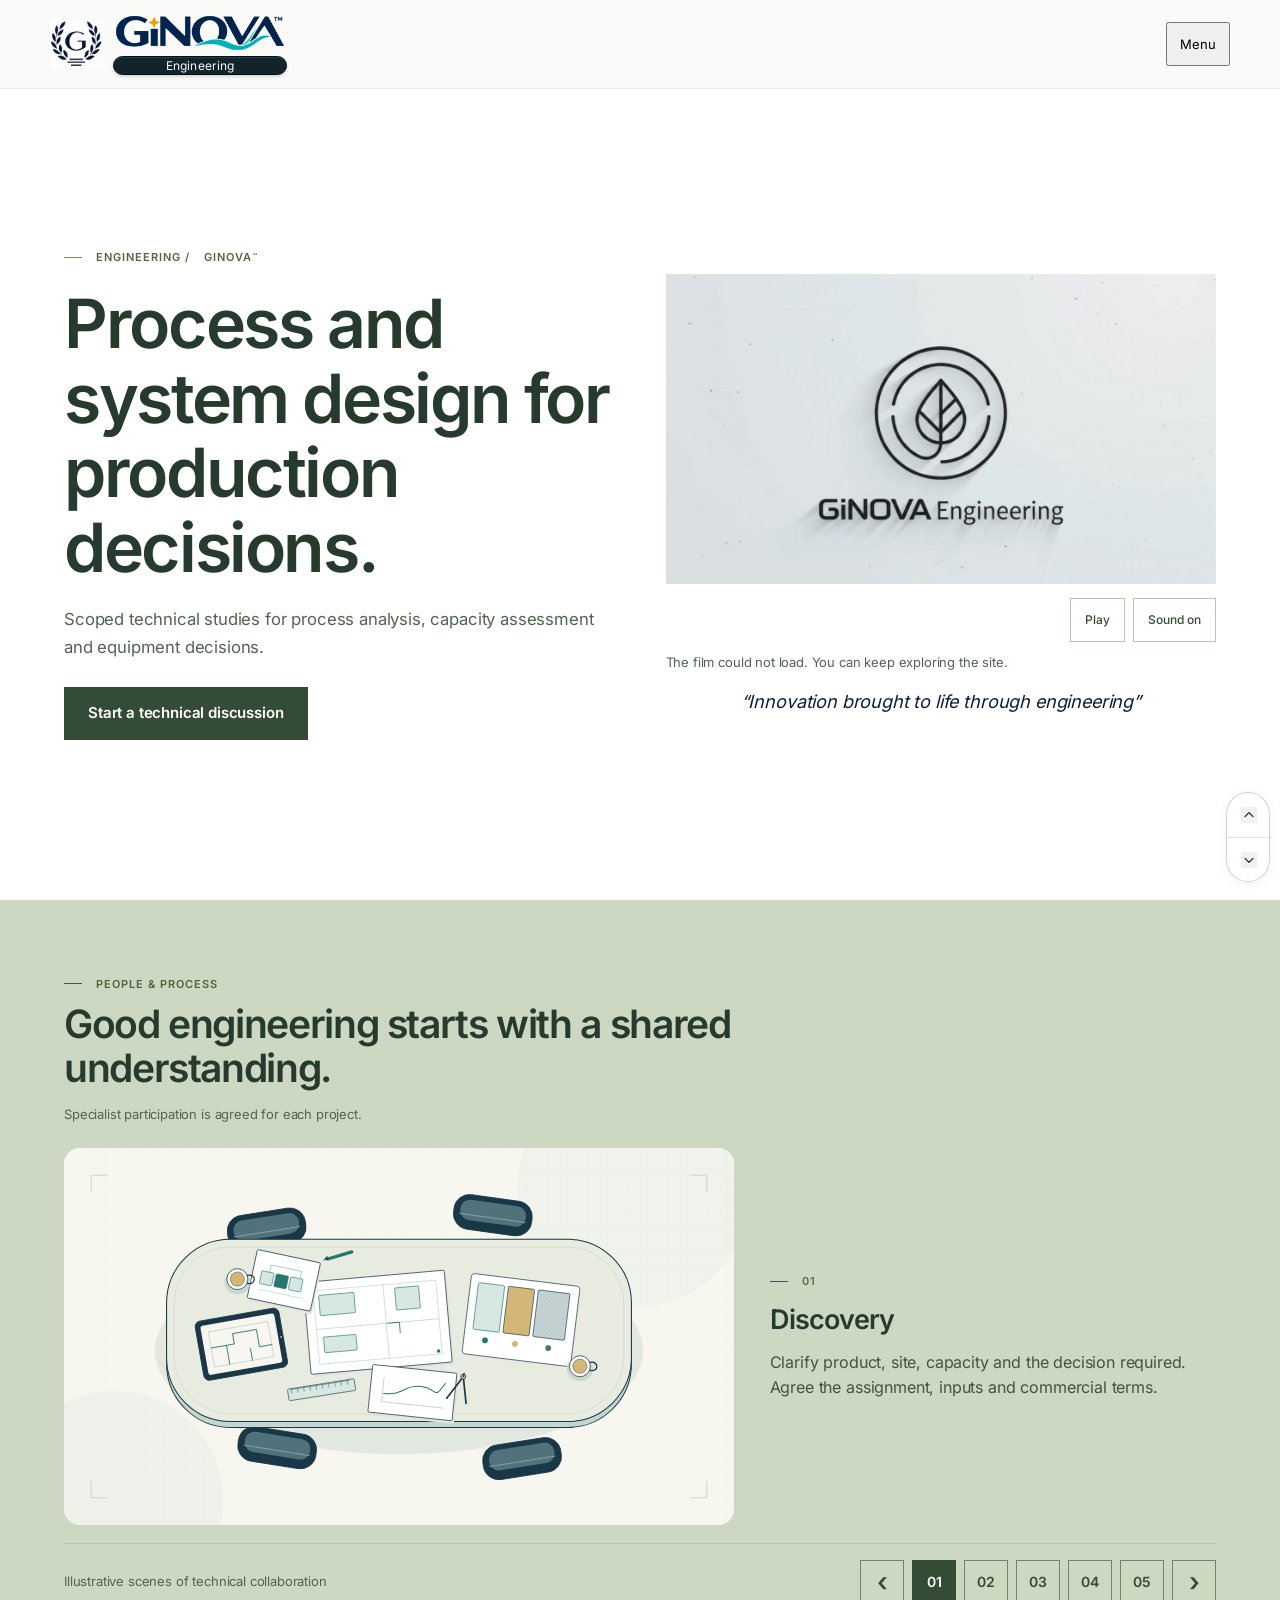
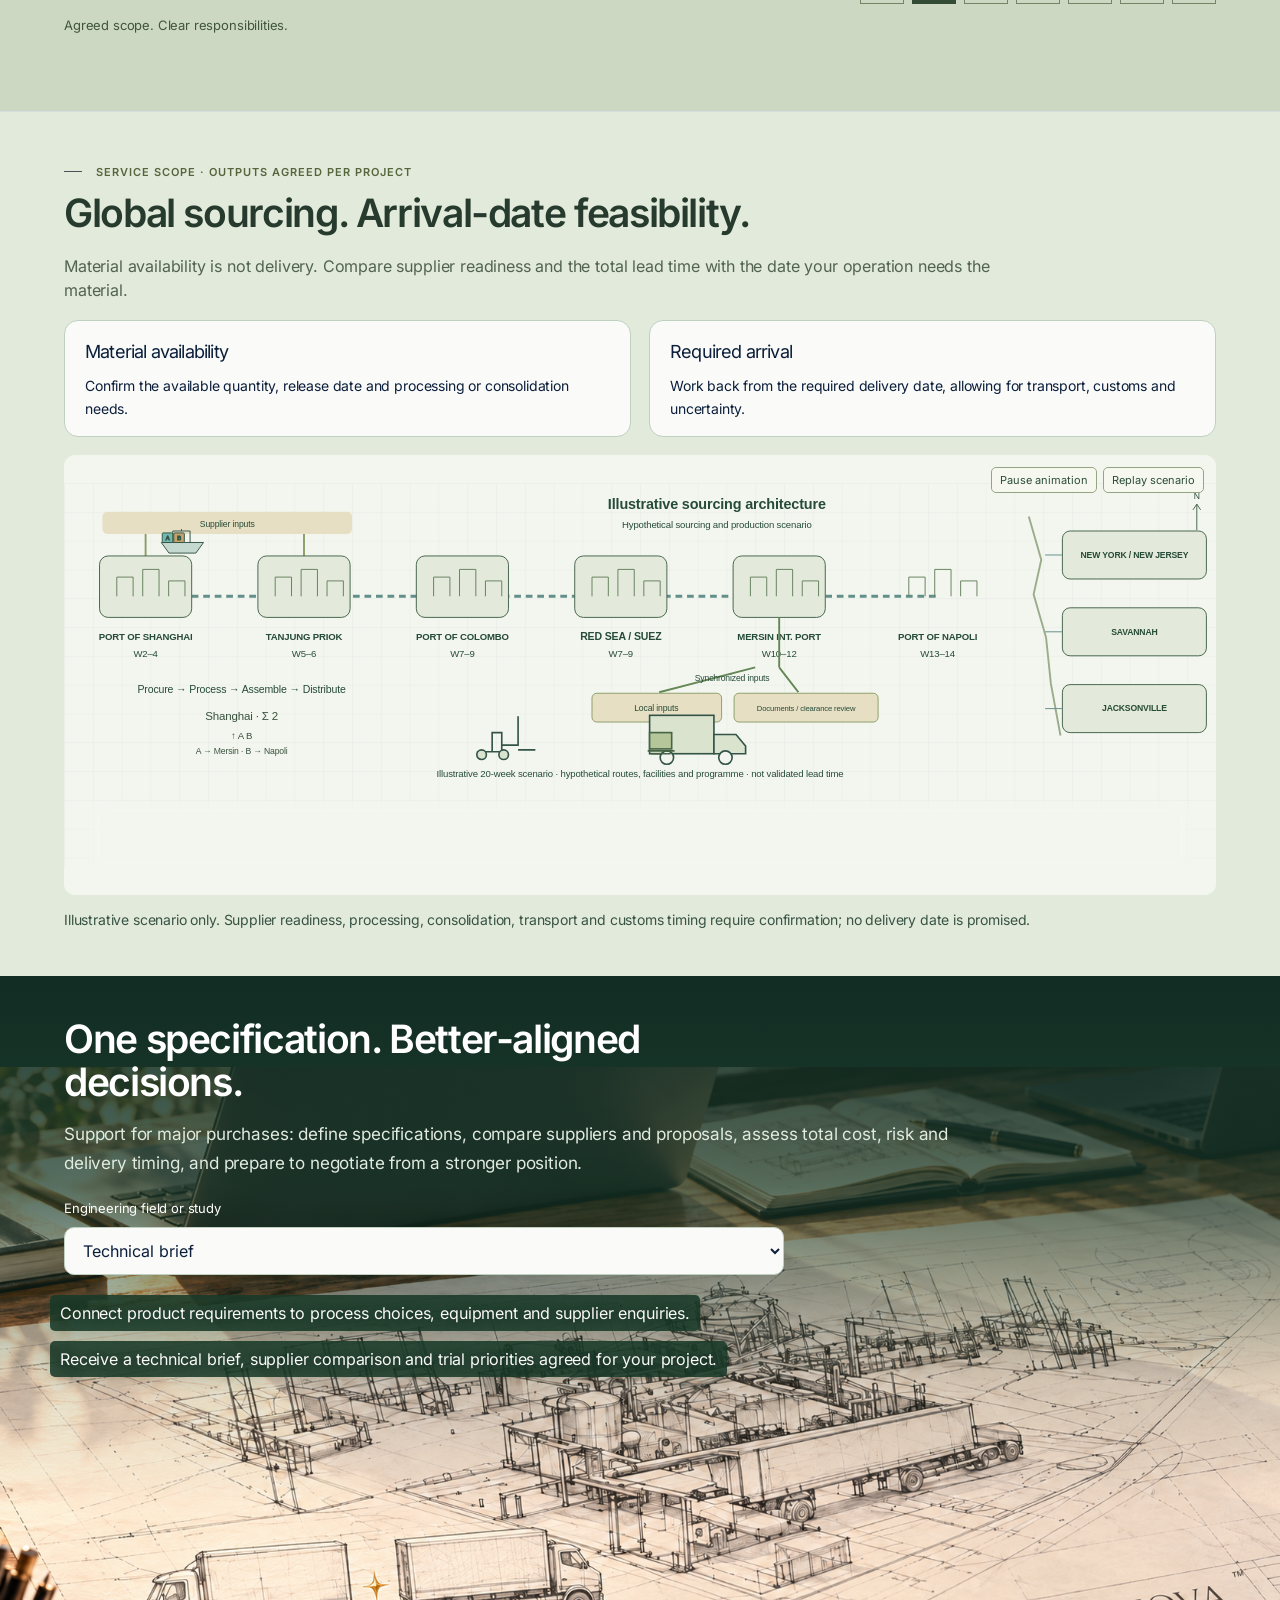
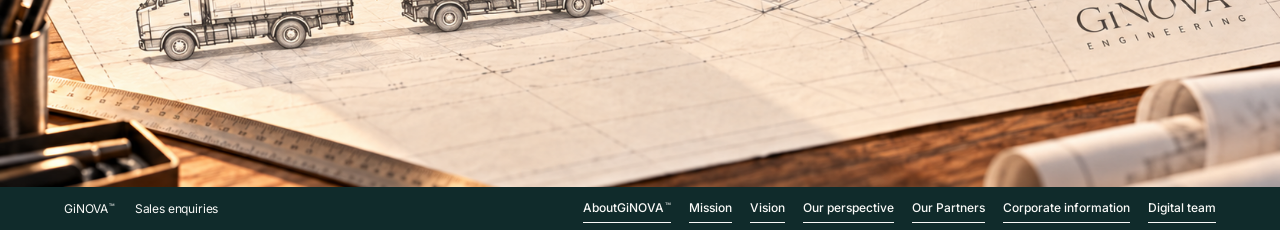
==== commit 588de292: "Apply MediaLab trademark consistently across site text and languages" ====
--- a/index.html
+++ b/index.html
@@ -242,7 +242,7 @@
 <link rel="canonical" href="https://engineering.ginova.net/"><link rel="stylesheet" href="/engineering/engineering-review.css"><link rel="stylesheet" href="/engineering/engineering-topic-backgrounds.css">
 <link rel="stylesheet" href="/assets/corporate-review.css"><link rel="stylesheet" href="/assets/uniform-typography.css"><style>html[data-locale-pending] body{visibility:hidden}</style><script>(()=>{const l=new URLSearchParams(location.search).get('lang');if(l&&/^(es|de|it|ar|ru|tr|zh|az|fr)(-|$)/i.test(l)){document.documentElement.setAttribute('data-locale-pending','');window.addEventListener('error',()=>document.documentElement.removeAttribute('data-locale-pending'),{once:true});setTimeout(()=>document.documentElement.removeAttribute('data-locale-pending'),3000)}})();</script><link rel="stylesheet" href="/engineering/engineering-islands.css">
 <link rel="stylesheet" href="/engineering/engineering-motto.css">
-<link rel="stylesheet" href="/engineering/engineering-scope-r19.css"><link rel="stylesheet" href="/engineering/engineering-scope-r20.css"><link rel="stylesheet" href="/engineering/engineering-domains-r20.css"><link rel="stylesheet" href="/engineering/engineering-sector-colors-r21.css"><link rel="stylesheet" href="/engineering/engineering-quality-r21.css"><link rel="icon" type="image/svg+xml" href="/assets/brand-20261012/favicon.svg"><link rel="stylesheet" href="/assets/brand-20261012/identity.css"><script src="/assets/strategy-20261012/copy.js"></script><link rel="stylesheet" href="/assets/strategy-20261012/strategy.css"><meta name="theme-color" content="#0B1F3B"><meta property="og:type" content="website"><meta property="og:site_name" content="GiNOVA"><meta property="og:title" content="GiNOVA | Process and system design for production decisions."><meta property="og:description" content="Scoped technical studies for process analysis, capacity assessment and equipment decisions."><meta property="og:url" content="https://engineering.ginova.net/"><meta property="og:image" content="https://engineering.ginova.net/assets/media-trademark-20261012/share.png"><meta name="twitter:card" content="summary_large_image"><meta name="twitter:image" content="https://engineering.ginova.net/assets/media-trademark-20261012/share.png"><meta name="robots" content="index,follow"><script src="/assets/owner-redesign-20261012/copy.js"></script><link rel="stylesheet" href="/assets/owner-redesign-20261012/owner.css"><link rel="stylesheet" href="/assets/trademark-20261012/trademark.css"></head>
+<link rel="stylesheet" href="/engineering/engineering-scope-r19.css"><link rel="stylesheet" href="/engineering/engineering-scope-r20.css"><link rel="stylesheet" href="/engineering/engineering-domains-r20.css"><link rel="stylesheet" href="/engineering/engineering-sector-colors-r21.css"><link rel="stylesheet" href="/engineering/engineering-quality-r21.css"><link rel="icon" type="image/svg+xml" href="/assets/brand-20261012/favicon.svg"><link rel="stylesheet" href="/assets/brand-20261012/identity.css"><script src="/assets/strategy-20261012/copy.js"></script><link rel="stylesheet" href="/assets/strategy-20261012/strategy.css"><meta name="theme-color" content="#0B1F3B"><meta property="og:type" content="website"><meta property="og:site_name" content="GiNOVA"><meta property="og:title" content="GiNOVA | Process and system design for production decisions."><meta property="og:description" content="Scoped technical studies for process analysis, capacity assessment and equipment decisions."><meta property="og:url" content="https://engineering.ginova.net/"><meta property="og:image" content="https://engineering.ginova.net/assets/media-trademark-20261012/share.png"><meta name="twitter:card" content="summary_large_image"><meta name="twitter:image" content="https://engineering.ginova.net/assets/media-trademark-20261012/share.png"><meta name="robots" content="index,follow"><script src="/assets/owner-redesign-20261012/copy.js"></script><link rel="stylesheet" href="/assets/owner-redesign-20261012/owner.css"><link rel="stylesheet" href="/assets/trademark-20261012/trademark.css?v=20261018-medialab-tm"></head>
 <body data-gn-site="engineering"><a class="skip" href="#top">Skip to content</a><header class="ginova-branch-header">
   <div class="wrap nav">
     <a class="brand ginova-brand-lockup" href="https://ginova.org/" aria-label="GiNOVA — home" data-route="https://ginova.org/">
@@ -251,7 +251,7 @@
     </a>
     <button class="menu-toggle" aria-expanded="false" aria-controls="primaryNav" data-t="new.menu">Menu</button>
 <nav class="navlinks" id="primaryNav" aria-label="Primary">
-<a href="https://engineering.ginova.net/" data-route="https://engineering.ginova.net/" data-t="nav.engineering" aria-current="page">Engineering</a><a href="https://consultancy.ginova.net/" data-route="https://consultancy.ginova.net/" data-t="nav.consultancy">Consultancy</a><a href="https://medialab.ginova.net/" data-route="https://medialab.ginova.net/" data-t="nav.soundlab">MediaLab</a><div class="language-switcher" data-language-theme="engineering"><select id="language-select" class="language-native" aria-label="Language"><option value="es" lang="es" dir="ltr">Español</option><option value="en" lang="en" dir="ltr" selected>English</option><option value="de" lang="de" dir="ltr">Deutsch</option><option value="it" lang="it" dir="ltr">Italiano</option><option value="ar" lang="ar" dir="rtl">العربية</option><option value="ru" lang="ru" dir="ltr">Русский</option><option value="tr" lang="tr" dir="ltr">Türkçe</option><option value="zh" lang="zh-Hans" dir="ltr">简体中文</option><option value="az" lang="az" dir="ltr">Azerbaycani</option><option value="fr" lang="fr" dir="ltr">Français</option></select></div>
+<a href="https://engineering.ginova.net/" data-route="https://engineering.ginova.net/" data-t="nav.engineering" aria-current="page">Engineering</a><a href="https://consultancy.ginova.net/" data-route="https://consultancy.ginova.net/" data-t="nav.consultancy">Consultancy</a><a href="https://medialab.ginova.net/" data-route="https://medialab.ginova.net/" data-t="nav.soundlab">MediaLab™</a><div class="language-switcher" data-language-theme="engineering"><select id="language-select" class="language-native" aria-label="Language"><option value="es" lang="es" dir="ltr">Español</option><option value="en" lang="en" dir="ltr" selected>English</option><option value="de" lang="de" dir="ltr">Deutsch</option><option value="it" lang="it" dir="ltr">Italiano</option><option value="ar" lang="ar" dir="rtl">العربية</option><option value="ru" lang="ru" dir="ltr">Русский</option><option value="tr" lang="tr" dir="ltr">Türkçe</option><option value="zh" lang="zh-Hans" dir="ltr">简体中文</option><option value="az" lang="az" dir="ltr">Azerbaycani</option><option value="fr" lang="fr" dir="ltr">Français</option></select></div>
     <button type="button" class="header-contact-icon" onclick="goStart()" data-header-contact aria-label="Contact" title="Contact"><svg viewbox="0 0 16 16" aria-hidden="true" focusable="false"><circle cx="8" cy="4" r="1.6"></circle><circle cx="4.5" cy="11" r="1.6"></circle><circle cx="11.5" cy="11" r="1.6"></circle></svg><span class="header-contact-tooltip" aria-hidden="true">Contact</span></button>
     <a data-strategy="common.about" href="https://ginova.org/#gn-company-overview">About</a><a data-strategy="common.contact" href="#enquiry">Contact</a></nav>
   </div>
@@ -262,7 +262,7 @@
 <figure class="eng-island-visual"><div class="eng-island-drawing" aria-hidden="true"><div class="eng-island-orbit"></div><img src="/assets/engineering-topics/food.svg" alt=""><span class="eng-island-cross cross-one">+</span><span class="eng-island-cross cross-two">+</span><span class="eng-island-art-index">01</span></div><figcaption data-island-copy="caption"></figcaption></figure>
 <div class="eng-island-technical"><div><span class="eng-island-label" data-island-label="approach"></span><p data-island-copy="approach"></p></div><div><span class="eng-island-label" data-island-label="output"></span><p data-island-copy="output"></p></div></div>
 <div hidden><p data-sector-description></p><p data-sector-focus></p><p data-sector-check></p><a class="eng-sector-link" href="#scope" data-review="sector.foodLink"></a></div>
-</article><p class="eng-sector-note" data-review="sector.note"></p></div></section><section class="depth-section eng-services" id="scope"><div class="wrap"><div class="depth-intro"><p class="eyebrow" data-t="eng.status">Service scope · outputs agreed per project</p><h2 data-review="food.title">Food Manufacturing</h2><p data-review="food.intro">Select a process, then explore the technical points, work and deliverables.</p></div><details class="scope-row" open><summary><span>01</span><h3 data-t="eng.service0.title">Sourcing and supply-flow coordination</h3><p class="scope-fit"><strong data-t="eng.fit">Best suited for</strong><span data-t="eng.service0.fit">An international ingredient or intermediate-product requirement with several producer or processing options.</span></p></summary><figure class="scope-figure"><svg xmlns="http://www.w3.org/2000/svg" viewBox="0 0 1200 400" class="process-wireframe" role="img" aria-label="Illustrative multi-port cargo exchange: Shanghai, Tanjung Priok, Colombo, Red Sea and Suez, Mersin, Napoli, then New York and New Jersey north of Savannah and Jacksonville. Batches are loaded or discharged by destination; no real service schedule is represented."><rect width="1200" height="400" fill="#f3f6ef"/><defs><pattern id="r20grid" width="30" height="30" patternUnits="userSpaceOnUse"><path d="M30 0H0V30" stroke="#345448" opacity=".07" fill="none"/></pattern></defs><rect width="1200" height="400" fill="url(#r20grid)"/><g font-family="Arial,sans-serif" fill="#264b37" text-anchor="middle"><text x="680" y="27" font-size="15" font-weight="bold" data-r20-source="sourcingArchitecture">Illustrative sourcing architecture</text><text x="680" y="47" font-size="10" data-r20-source="productionScenario">Hypothetical sourcing and production scenario</text><path d="M85 53V76M250 53V76" stroke="#8c9e67" stroke-width="2"/><rect x="40" y="30" width="260" height="23" rx="5" fill="#e7dfc4"/><text x="170" y="46" font-size="9" data-r20-source="supplierInputs">Supplier inputs</text><path d="M85 118H910" stroke="#628f8a" stroke-width="3" fill="none" stroke-dasharray="7 5"/><g><rect x="37" y="76" width="96" height="64" rx="9" fill="#e3eadb" stroke="#44634b"/><path d="M55 118v-20h17v20m10 0v-28h17v28m10 0v-16h17v16" fill="none" stroke="#67805e"/><text x="85" y="164" font-size="10" font-weight="bold">PORT OF SHANGHAI</text><text x="85" y="181" font-size="10">W2–4</text></g><g><rect x="202" y="76" width="96" height="64" rx="9" fill="#e3eadb" stroke="#44634b"/><path d="M220 118v-20h17v20m10 0v-28h17v28m10 0v-16h17v16" fill="none" stroke="#67805e"/><text x="250" y="164" font-size="10" font-weight="bold">TANJUNG PRIOK</text><text x="250" y="181" font-size="10">W5–6</text></g><g><rect x="367" y="76" width="96" height="64" rx="9" fill="#e3eadb" stroke="#44634b"/><path d="M385 118v-20h17v20m10 0v-28h17v28m10 0v-16h17v16" fill="none" stroke="#67805e"/><text x="415" y="164" font-size="10" font-weight="bold">PORT OF COLOMBO</text><text x="415" y="181" font-size="10">W7–9</text></g><g><rect x="532" y="76" width="96" height="64" rx="9" fill="#e3eadb" stroke="#44634b"/><path d="M550 118v-20h17v20m10 0v-28h17v28m10 0v-16h17v16" fill="none" stroke="#67805e"/><text x="580" y="164" font-size="11" font-weight="bold">RED SEA / SUEZ</text><text x="580" y="181" font-size="10">W7–9</text></g><g><rect x="697" y="76" width="96" height="64" rx="9" fill="#e3eadb" stroke="#44634b"/><path d="M715 118v-20h17v20m10 0v-28h17v28m10 0v-16h17v16" fill="none" stroke="#67805e"/><text x="745" y="164" font-size="10" font-weight="bold">MERSIN INT. PORT</text><text x="745" y="181" font-size="10">W10–12</text></g><g><path d="M880 118v-20h17v20m10 0v-28h17v28m10 0v-16h17v16" fill="none" stroke="#67805e"/><text x="910" y="164" font-size="10" font-weight="bold">PORT OF NAPOLI</text><text x="910" y="181" font-size="10">W13–14</text></g><path d="M745 140V192M620 218L720 192M765 218L745 192" stroke="#658755" stroke-width="2" fill="none"/><text x="696" y="206" font-size="9" data-r20-source="synchronizedInputs">Synchronized inputs</text><g class="eng-source-pulse"><rect x="550" y="219" width="135" height="30" rx="5" fill="#e7dfc4" stroke="#8c9e67"/><rect x="698" y="219" width="150" height="30" rx="5" fill="#e7dfc4" stroke="#8c9e67"/></g><text x="617" y="238" font-size="9" data-r20-source="localInputs">Local inputs</text><text x="773" y="238" font-size="8" data-r20-source="documentGate">Documents / clearance review</text><text x="185" y="219" font-size="11" data-r20-source="sourcingSteps">PROCURE → PROCESS → ASSEMBLE → DISTRIBUTE</text><g id="sourcing-ship-top-route" class="eng-source-ship-manifest" stroke="#345448" fill="#c6d9d0" transform="translate(85 62)"><path d="M-22 0H22L14 11H-14Z"/><path d="M-10 0V-12H8V0M-1-12V-14" fill="none"/><g id="sourcing-onboard-cargo"/><g id="sourcing-cargo-exchange"/></g><g stroke="#345448" stroke-width="1.7" fill="#d9e3cd"><g transform="translate(430 268)" id="sourcing-forklift-background"><g class="eng-source-forklift-unload"><path d="M0 12h26V-8h-10v20m10-7h17V-25m0 35h18" fill="none"/><circle cx="5" cy="15" r="5"/><circle cx="28" cy="15" r="5"/></g></g><g transform="translate(610 255)" id="sourcing-truck-foreground"><g class="eng-source-truck-reverse"><rect width="67" height="40" y="-13" fill="#d9e3cd"/><path d="M67 7h23l10 12v8H67Z"/><circle cx="18" cy="31" r="7" fill="#f3f6ef"/><circle cx="79" cy="31" r="7" fill="#f3f6ef"/></g></g><g id="sourcing-unloaded-pallet" class="eng-source-pallet-unload" stroke="#476544" fill="#b5c69b"><rect x="610" y="260" width="23" height="17"/><path d="M608 279H636M612 282H632" fill="none"/></g></g><text x="600" y="291" font-size="10" data-r20-source="sourceNote" dy="1.5em">Illustrative 20-week scenario · hypothetical routes, facilities and timings · not validated lead time</text><g id="us-east-coast-ports"><path d="M1005 35L1018 80L1010 116L1023 161L1028 209L1038 263" fill="none" stroke="#9bac8b" stroke-width="2"/><path d="M1180 49V22l-4 6m4-6 4 6" fill="none" stroke="#47644c"/><text x="1180" y="17" font-size="9">N</text><g data-us-port="NEW YORK / NEW JERSEY" data-source-stop="5" role="button" tabindex="0" aria-label="NEW YORK / NEW JERSEY"><rect x="1040" y="50" width="150" height="50" rx="8" fill="#e3eadb" stroke="#44634b"/><text x="1115" y="78" font-size="9" font-weight="bold">NEW YORK / NEW JERSEY</text><path d="M1022 75H1040" stroke="#628f8a" fill="none"/></g><g data-us-port="SAVANNAH" data-source-stop="6" role="button" tabindex="0" aria-label="SAVANNAH"><rect x="1040" y="130" width="150" height="50" rx="8" fill="#e3eadb" stroke="#44634b"/><text x="1115" y="158" font-size="9" font-weight="bold">SAVANNAH</text><path d="M1022 155H1040" stroke="#628f8a" fill="none"/></g><g data-us-port="JACKSONVILLE" data-source-stop="7" role="button" tabindex="0" aria-label="JACKSONVILLE"><rect x="1040" y="210" width="150" height="50" rx="8" fill="#e3eadb" stroke="#44634b"/><text x="1115" y="238" font-size="9" font-weight="bold">JACKSONVILLE</text><path d="M1022 235H1040" stroke="#628f8a" fill="none"/></g></g><g id="sourcing-manifest" font-family="Arial" fill="#38513c"><text x="185" y="247" id="sourcing-manifest-count" font-size="12">Σ 2</text><text x="185" y="267" id="sourcing-manifest-change" font-size="10">↑ A B</text><text x="185" y="282" id="sourcing-manifest-destinations" font-size="9">A → Mersin · B → Napoli</text></g></g></svg><figcaption class="wire-stages"><span data-t="wire.stage0.0">Producer sources</span><span data-t="wire.stage0.1">Intermediate processing</span><span data-t="wire.stage0.2">Storage</span><span data-t="wire.stage0.3">Supply coordination</span></figcaption><a class="wire-zoom" href="/assets/engineering/sourcing.svg" target="_blank" rel="noopener" data-t="wire.zoom">Open the full-size drawing</a><div class="source-flow-controls"><button type="button" data-source-pause>Pause animation</button><button type="button" data-source-replay>Replay scenario</button></div></figure><div class="scope-body"><svg class="scope-backdrop" viewbox="0 0 1200 400" aria-hidden="true" focusable="false"><use href="#wire-scene-0"></use></svg><div><h4 data-t="eng.problem">Critical technical points</h4><p data-t="eng.service0.problem">Grade, composition, quality tolerances and processing behaviour must fit the receiving operation. Seasonality, batch traceability, intermediate processing and logistics can change the supply decision.</p></div><div><h4 data-t="eng.work">Engineering work</h4><p data-t="eng.service0.scope">Translate the purchasing need into a technical enquiry; compare producer responses against shared criteria; coordinate samples and record responsibilities at each handover.</p></div><div><h4 data-t="eng.output">Decision deliverables</h4><p data-t="eng.service0.output">A specification and producer comparison, sample-approval record and supply responsibility map.</p></div></div></details><details class="scope-row"><summary><span>02</span><h3 data-t="eng.service1.title">Salad and fresh-cut processing</h3><p class="scope-fit"><strong data-t="eng.fit">Best suited for</strong><span data-t="eng.service1.fit">A new or upgraded salad and fresh-cut line where quality and handling constraints must guide equipment selection.</span></p></summary><figure class="scope-figure"><svg xmlns="http://www.w3.org/2000/svg" viewbox="0 0 1200 400" fill="none" role="img" aria-label="Fresh produce moving through washing, cutting, dewatering and packing equipment." data-aria="wire.alt1" class="process-wireframe" focusable="false"><defs><pattern id="w1-fresh-cut-grid" width="32" height="32" patternunits="userSpaceOnUse"><path d="M32 0H0V32" fill="none" stroke="#17342c" stroke-opacity=".055" stroke-width=".7"></path></pattern><marker id="w1-fresh-cut-arrow" viewbox="0 0 8 8" refx="7" refy="4" markerwidth="5" markerheight="5" orient="auto-start-reverse"><path d="M1 1L7 4L1 7" fill="none" stroke="#9a7a47" stroke-width="1.15" stroke-linejoin="round"></path></marker></defs><g id="wire-scene-1"><rect width="1200" height="400" fill="#f3f0e8"></rect><rect x="24" y="24" width="1152" height="352" fill="url(#w1-fresh-cut-grid)"></rect><g stroke="#17342c" stroke-width="1.35" stroke-linecap="round" stroke-linejoin="round"><path d="M24 336H1176 M48 360L1156 40" stroke-opacity=".055" stroke-width=".8"></path><path d="M64 330v12" stroke-opacity=".18" stroke-width=".75"></path><path d="M192 330v12" stroke-opacity=".18" stroke-width=".75"></path><path d="M320 330v12" stroke-opacity=".18" stroke-width=".75"></path><path d="M448 330v12" stroke-opacity=".18" stroke-width=".75"></path><path d="M576 330v12" stroke-opacity=".18" stroke-width=".75"></path><path d="M704 330v12" stroke-opacity=".18" stroke-width=".75"></path><path d="M832 330v12" stroke-opacity=".18" stroke-width=".75"></path><path d="M960 330v12" stroke-opacity=".18" stroke-width=".75"></path><path d="M1088 330v12" stroke-opacity=".18" stroke-width=".75"></path><path d="M24 28h8M28 24v8" stroke-opacity=".25" stroke-width=".8"></path><path d="M1168 28h8M1172 24v8" stroke-opacity=".25" stroke-width=".8"></path><path d="M24 372h8M28 368v8" stroke-opacity=".25" stroke-width=".8"></path><path d="M1168 372h8M1172 368v8" stroke-opacity=".25" stroke-width=".8"></path><path d="M47 315H1153" stroke-opacity=".16" stroke-width=".8"></path><polygon points="38,249 59,236.82 115,236.82 94,249" fill="#dbe4ce"></polygon><polygon points="94,249 115,236.82 115,275.82 94,288" fill="#e4e2d5"></polygon><rect x="38" y="249" width="56" height="39" fill="#f3f0e8"></rect><path d="M42 257h48" stroke-width=".7" stroke-opacity=".65"></path><path d="M42 266h48" stroke-width=".7" stroke-opacity=".65"></path><path d="M42 275h48" stroke-width=".7" stroke-opacity=".65"></path><line x1="46" y1="251" x2="46" y2="286" stroke-width=".8"></line><line x1="86" y1="251" x2="86" y2="286" stroke-width=".8"></line><circle cx="50" cy="246" r="5" fill="#91aa70" fill-opacity=".58" stroke-width=".8"></circle><path d="M50 242q-1 -4 2 -5" stroke-width=".65"></path><path d="M51 240q6 -5 7 0q-4 3 -7 0" fill="#91aa70" fill-opacity=".65" stroke-width=".6"></path><circle cx="64" cy="244" r="5" fill="#91aa70" fill-opacity=".58" stroke-width=".8"></circle><path d="M64 240q-1 -4 2 -5" stroke-width=".65"></path><path d="M65 238q6 -5 7 0q-4 3 -7 0" fill="#91aa70" fill-opacity=".65" stroke-width=".6"></path><circle cx="78" cy="246" r="5" fill="#91aa70" fill-opacity=".58" stroke-width=".8"></circle><path d="M78 242q-1 -4 2 -5" stroke-width=".65"></path><path d="M79 240q6 -5 7 0q-4 3 -7 0" fill="#91aa70" fill-opacity=".65" stroke-width=".6"></path><circle cx="60" cy="237" r="5" fill="#91aa70" fill-opacity=".58" stroke-width=".8"></circle><path d="M60 233q-1 -4 2 -5" stroke-width=".65"></path><path d="M61 231q6 -5 7 0q-4 3 -7 0" fill="#91aa70" fill-opacity=".65" stroke-width=".6"></path><circle cx="76" cy="236" r="5" fill="#91aa70" fill-opacity=".58" stroke-width=".8"></circle><path d="M76 232q-1 -4 2 -5" stroke-width=".65"></path><path d="M77 230q6 -5 7 0q-4 3 -7 0" fill="#91aa70" fill-opacity=".65" stroke-width=".6"></path><polygon points="93,244 122,227.18 240,227.18 211,244" fill="#f3f0e8"></polygon><polygon points="211,244 240,227.18 240,242.18 211,259" fill="#e8e5da"></polygon><rect x="93" y="244" width="118" height="15" fill="#e8e5da"></rect><path d="M97 249h110M126 230.18h110" stroke-width=".7" stroke-opacity=".55"></path><g class="conveyor-rollers"><circle cx="100" cy="253" r="3.6" fill="#f3f0e8" stroke-width=".9"></circle><line x1="102" y1="242" x2="127" y2="229.18" stroke-width=".6" stroke-opacity=".4"></line><circle cx="116" cy="253" r="3.6" fill="#f3f0e8" stroke-width=".9"></circle><line x1="118" y1="242" x2="143" y2="229.18" stroke-width=".6" stroke-opacity=".4"></line><circle cx="132" cy="253" r="3.6" fill="#f3f0e8" stroke-width=".9"></circle><line x1="134" y1="242" x2="159" y2="229.18" stroke-width=".6" stroke-opacity=".4"></line><circle cx="148" cy="253" r="3.6" fill="#f3f0e8" stroke-width=".9"></circle><line x1="150" y1="242" x2="175" y2="229.18" stroke-width=".6" stroke-opacity=".4"></line><circle cx="164" cy="253" r="3.6" fill="#f3f0e8" stroke-width=".9"></circle><line x1="166" y1="242" x2="191" y2="229.18" stroke-width=".6" stroke-opacity=".4"></line><circle cx="180" cy="253" r="3.6" fill="#f3f0e8" stroke-width=".9"></circle><line x1="182" y1="242" x2="207" y2="229.18" stroke-width=".6" stroke-opacity=".4"></line><circle cx="196" cy="253" r="3.6" fill="#f3f0e8" stroke-width=".9"></circle><line x1="198" y1="242" x2="223" y2="229.18" stroke-width=".6" stroke-opacity=".4"></line></g><path d="M107 259v40h7v-40M103 299h15" stroke-width="1.15"></path><path d="M192 259v40h7v-40M188 299h15" stroke-width="1.15"></path><path d="M112 294L192 268M112 268L192 294" stroke-width=".65" stroke-opacity=".4"></path><circle cx="110" cy="237" r="5" fill="#91aa70" fill-opacity=".58" stroke-width=".8"></circle><path d="M110 233q-1 -4 2 -5" stroke-width=".65"></path><path d="M111 231q6 -5 7 0q-4 3 -7 0" fill="#91aa70" fill-opacity=".65" stroke-width=".6"></path><circle cx="137" cy="237" r="5" fill="#91aa70" fill-opacity=".58" stroke-width=".8"></circle><path d="M137 233q-1 -4 2 -5" stroke-width=".65"></path><path d="M138 231q6 -5 7 0q-4 3 -7 0" fill="#91aa70" fill-opacity=".65" stroke-width=".6"></path><circle cx="164" cy="237" r="5" fill="#91aa70" fill-opacity=".58" stroke-width=".8"></circle><path d="M164 233q-1 -4 2 -5" stroke-width=".65"></path><path d="M165 231q6 -5 7 0q-4 3 -7 0" fill="#91aa70" fill-opacity=".65" stroke-width=".6"></path><circle cx="191" cy="237" r="5" fill="#91aa70" fill-opacity=".58" stroke-width=".8"></circle><path d="M191 233q-1 -4 2 -5" stroke-width=".65"></path><path d="M192 231q6 -5 7 0q-4 3 -7 0" fill="#91aa70" fill-opacity=".65" stroke-width=".6"></path><polygon points="225,193 257,174.44 472,174.44 440,193" fill="#a8ccd0"></polygon><polygon points="440,193 472,174.44 472,273.44 440,292" fill="#e8e5da"></polygon><rect x="225" y="193" width="215" height="99" fill="#f3f0e8"></rect><polygon points="233,194 258,180 463,180 438,194" fill="#a8ccd0" fill-opacity=".7" stroke-width=".85"></polygon><path d="M238 193Q268 184 294 190T350 189T412 188T459 180" stroke="#6e9f9e" stroke-width="1.1"></path><circle cx="258" cy="188" r="6" fill="#91aa70" fill-opacity=".58" stroke-width=".8"></circle><path d="M258 183q-1 -4 2 -5" stroke-width=".65"></path><path d="M259 181q6 -5 7 0q-4 3 -7 0" fill="#91aa70" fill-opacity=".65" stroke-width=".6"></path><circle cx="288" cy="182" r="6" fill="#91aa70" fill-opacity=".58" stroke-width=".8"></circle><path d="M288 177q-1 -4 2 -5" stroke-width=".65"></path><path d="M289 175q6 -5 7 0q-4 3 -7 0" fill="#91aa70" fill-opacity=".65" stroke-width=".6"></path><circle cx="314" cy="189" r="6" fill="#91aa70" fill-opacity=".58" stroke-width=".8"></circle><path d="M314 184q-1 -4 2 -5" stroke-width=".65"></path><path d="M315 182q6 -5 7 0q-4 3 -7 0" fill="#91aa70" fill-opacity=".65" stroke-width=".6"></path><circle cx="346" cy="185" r="6" fill="#91aa70" fill-opacity=".58" stroke-width=".8"></circle><path d="M346 180q-1 -4 2 -5" stroke-width=".65"></path><path d="M347 178q6 -5 7 0q-4 3 -7 0" fill="#91aa70" fill-opacity=".65" stroke-width=".6"></path><circle cx="372" cy="180" r="6" fill="#91aa70" fill-opacity=".58" stroke-width=".8"></circle><path d="M372 175q-1 -4 2 -5" stroke-width=".65"></path><path d="M373 173q6 -5 7 0q-4 3 -7 0" fill="#91aa70" fill-opacity=".65" stroke-width=".6"></path><circle cx="399" cy="186" r="6" fill="#91aa70" fill-opacity=".58" stroke-width=".8"></circle><path d="M399 181q-1 -4 2 -5" stroke-width=".65"></path><path d="M400 179q6 -5 7 0q-4 3 -7 0" fill="#91aa70" fill-opacity=".65" stroke-width=".6"></path><circle cx="429" cy="180" r="6" fill="#91aa70" fill-opacity=".58" stroke-width=".8"></circle><path d="M429 175q-1 -4 2 -5" stroke-width=".65"></path><path d="M430 173q6 -5 7 0q-4 3 -7 0" fill="#91aa70" fill-opacity=".65" stroke-width=".6"></path><rect x="241" y="222" width="31" height="36" rx="6" fill="#a8ccd0" fill-opacity=".35" stroke-width="1"></rect><circle cx="246" cy="227" r="0.9" stroke-width=".75"></circle><circle cx="267" cy="227" r="0.9" stroke-width=".75"></circle><circle cx="246" cy="253" r="0.9" stroke-width=".75"></circle><circle cx="267" cy="253" r="0.9" stroke-width=".75"></circle><circle cx="251" cy="239" r="1.6" stroke="#6e9f9e" stroke-opacity=".7" stroke-width=".6"></circle><circle cx="257" cy="232" r="1.6" stroke="#6e9f9e" stroke-opacity=".7" stroke-width=".6"></circle><circle cx="263" cy="239" r="1.6" stroke="#6e9f9e" stroke-opacity=".7" stroke-width=".6"></circle><rect x="293" y="222" width="31" height="36" rx="6" fill="#a8ccd0" fill-opacity=".35" stroke-width="1"></rect><circle cx="298" cy="227" r="0.9" stroke-width=".75"></circle><circle cx="319" cy="227" r="0.9" stroke-width=".75"></circle><circle cx="298" cy="253" r="0.9" stroke-width=".75"></circle><circle cx="319" cy="253" r="0.9" stroke-width=".75"></circle><circle cx="303" cy="239" r="1.6" stroke="#6e9f9e" stroke-opacity=".7" stroke-width=".6"></circle><circle cx="309" cy="232" r="1.6" stroke="#6e9f9e" stroke-opacity=".7" stroke-width=".6"></circle><circle cx="315" cy="239" r="1.6" stroke="#6e9f9e" stroke-opacity=".7" stroke-width=".6"></circle><rect x="345" y="222" width="31" height="36" rx="6" fill="#a8ccd0" fill-opacity=".35" stroke-width="1"></rect><circle cx="350" cy="227" r="0.9" stroke-width=".75"></circle><circle cx="371" cy="227" r="0.9" stroke-width=".75"></circle><circle cx="350" cy="253" r="0.9" stroke-width=".75"></circle><circle cx="371" cy="253" r="0.9" stroke-width=".75"></circle><circle cx="355" cy="239" r="1.6" stroke="#6e9f9e" stroke-opacity=".7" stroke-width=".6"></circle><circle cx="361" cy="232" r="1.6" stroke="#6e9f9e" stroke-opacity=".7" stroke-width=".6"></circle><circle cx="367" cy="239" r="1.6" stroke="#6e9f9e" stroke-opacity=".7" stroke-width=".6"></circle><rect x="397" y="222" width="31" height="36" rx="6" fill="#a8ccd0" fill-opacity=".35" stroke-width="1"></rect><circle cx="402" cy="227" r="0.9" stroke-width=".75"></circle><circle cx="423" cy="227" r="0.9" stroke-width=".75"></circle><circle cx="402" cy="253" r="0.9" stroke-width=".75"></circle><circle cx="423" cy="253" r="0.9" stroke-width=".75"></circle><circle cx="407" cy="239" r="1.6" stroke="#6e9f9e" stroke-opacity=".7" stroke-width=".6"></circle><circle cx="413" cy="232" r="1.6" stroke="#6e9f9e" stroke-opacity=".7" stroke-width=".6"></circle><circle cx="419" cy="239" r="1.6" stroke="#6e9f9e" stroke-opacity=".7" stroke-width=".6"></circle><path d="M243 292v22h7v-22M239 314h15" stroke-width="1.15"></path><path d="M414 292v22h7v-22M410 314h15" stroke-width="1.15"></path><path d="M246 182V150H441V179" stroke="#17342c" stroke-width="6.8"></path><path d="M246 182V150H441V179" stroke="#f3f0e8" stroke-width="5"></path><path d="M263 150v12" stroke-width="3"></path><path d="M263 164l-7 17M263 164v18M263 164l7 17" stroke="#7fa5a5" stroke-dasharray="2 3" stroke-width=".8"></path><path d="M304 150v12" stroke-width="3"></path><path d="M304 164l-7 17M304 164v18M304 164l7 17" stroke="#7fa5a5" stroke-dasharray="2 3" stroke-width=".8"></path><path d="M345 150v12" stroke-width="3"></path><path d="M345 164l-7 17M345 164v18M345 164l7 17" stroke="#7fa5a5" stroke-dasharray="2 3" stroke-width=".8"></path><path d="M387 150v12" stroke-width="3"></path><path d="M387 164l-7 17M387 164v18M387 164l7 17" stroke="#7fa5a5" stroke-dasharray="2 3" stroke-width=".8"></path><path d="M430 150v12" stroke-width="3"></path><path d="M430 164l-7 17M430 164v18M430 164l7 17" stroke="#7fa5a5" stroke-dasharray="2 3" stroke-width=".8"></path><path d="M262 289V306H432V274" stroke="#17342c" stroke-width="6.8"></path><path d="M262 289V306H432V274" stroke="#f3f0e8" stroke-width="5"></path><polygon points="362,294 372,288.2 406,288.2 396,294" fill="#e8e5da"></polygon><polygon points="396,294 406,288.2 406,308.2 396,314" fill="#e8e5da"></polygon><rect x="362" y="294" width="34" height="20" fill="#dbe4ce"></rect><line x1="368" y1="297" x2="368" y2="311" stroke-width=".65"></line><line x1="373" y1="297" x2="373" y2="311" stroke-width=".65"></line><line x1="378" y1="297" x2="378" y2="311" stroke-width=".65"></line><line x1="383" y1="297" x2="383" y2="311" stroke-width=".65"></line><line x1="388" y1="297" x2="388" y2="311" stroke-width=".65"></line><path d="M366 317h26" stroke-width="2"></path><circle cx="318" cy="299" r="5" fill="#f3f0e8" stroke-width="1"></circle><path d="M313 299h10M318 294v10" stroke-width=".8"></path><line x1="318" y1="304" x2="318" y2="312" stroke-width="1"></line><path d="M265 204H430" class="flow-path" stroke="#9a7a47" stroke-width="1.9" stroke-dasharray="7 9" marker-end="url(#w1-fresh-cut-arrow)" stroke-opacity=".9"></path><path d="M459 235L517 191L536 201L478 245Z" fill="#dbe4ce"></path><path d="M459 242L517 198M466 242L524 198" stroke-width=".85"></path><path d="M466 229l14 6" stroke-width=".8"></path><path d="M475 222l14 6" stroke-width=".8"></path><path d="M484 215l14 6" stroke-width=".8"></path><path d="M493 208l14 6" stroke-width=".8"></path><path d="M502 201l14 6" stroke-width=".8"></path><path d="M511 194l14 6" stroke-width=".8"></path><polygon points="525,158 554,141.18 665,141.18 636,158" fill="#e8e5da"></polygon><polygon points="636,158 665,141.18 665,259.18 636,276" fill="#e8e5da"></polygon><rect x="525" y="158" width="111" height="118" fill="#f3f0e8"></rect><rect x="539" y="180" width="83" height="65" rx="8" fill="#dbe4ce" fill-opacity=".42"></rect><circle cx="579" cy="211" r="24" fill="#f3f0e8"></circle><circle cx="579" cy="211" r="6" fill="#dbe4ce"></circle><path d="M557 211H601M559 207H599" stroke-width=".8" transform="rotate(0 579 211)"></path><path d="M557 211H601M559 207H599" stroke-width=".8" transform="rotate(60 579 211)"></path><path d="M557 211H601M559 207H599" stroke-width=".8" transform="rotate(120 579 211)"></path><path d="M552 176V171H609V176M545 251H616" stroke-width=".8"></path><circle cx="536" cy="171" r="0.9" stroke-width=".75"></circle><circle cx="625" cy="171" r="0.9" stroke-width=".75"></circle><circle cx="536" cy="265" r="0.9" stroke-width=".75"></circle><circle cx="625" cy="265" r="0.9" stroke-width=".75"></circle><path d="M538 276v37h7v-37M534 313h15" stroke-width="1.15"></path><path d="M611 276v37h7v-37M607 313h15" stroke-width="1.15"></path><polygon points="624,248 634,242.2 669,242.2 659,248" fill="#e8e5da"></polygon><polygon points="659,248 669,242.2 669,265.2 659,271" fill="#e8e5da"></polygon><rect x="624" y="248" width="35" height="23" fill="#dbe4ce"></rect><line x1="630" y1="251" x2="630" y2="268" stroke-width=".65"></line><line x1="635" y1="251" x2="635" y2="268" stroke-width=".65"></line><line x1="640" y1="251" x2="640" y2="268" stroke-width=".65"></line><line x1="645" y1="251" x2="645" y2="268" stroke-width=".65"></line><line x1="650" y1="251" x2="650" y2="268" stroke-width=".65"></line><line x1="655" y1="251" x2="655" y2="268" stroke-width=".65"></line><path d="M628 274h27" stroke-width="2"></path><polygon points="638,269 662,255.08 748,255.08 724,269" fill="#f3f0e8"></polygon><polygon points="724,269 748,255.08 748,270.08 724,284" fill="#e8e5da"></polygon><rect x="638" y="269" width="86" height="15" fill="#e8e5da"></rect><path d="M642 274h78M666 258.08000000000004h78" stroke-width=".7" stroke-opacity=".55"></path><g class="conveyor-rollers"><circle cx="645" cy="278" r="3.6" fill="#f3f0e8" stroke-width=".9"></circle><line x1="647" y1="267" x2="667" y2="257.08000000000004" stroke-width=".6" stroke-opacity=".4"></line><circle cx="661" cy="278" r="3.6" fill="#f3f0e8" stroke-width=".9"></circle><line x1="663" y1="267" x2="683" y2="257.08000000000004" stroke-width=".6" stroke-opacity=".4"></line><circle cx="677" cy="278" r="3.6" fill="#f3f0e8" stroke-width=".9"></circle><line x1="679" y1="267" x2="699" y2="257.08000000000004" stroke-width=".6" stroke-opacity=".4"></line><circle cx="693" cy="278" r="3.6" fill="#f3f0e8" stroke-width=".9"></circle><line x1="695" y1="267" x2="715" y2="257.08000000000004" stroke-width=".6" stroke-opacity=".4"></line><circle cx="709" cy="278" r="3.6" fill="#f3f0e8" stroke-width=".9"></circle><line x1="711" y1="267" x2="731" y2="257.08000000000004" stroke-width=".6" stroke-opacity=".4"></line></g><path d="M652 284v40h7v-40M648 324h15" stroke-width="1.15"></path><path d="M705 284v40h7v-40M701 324h15" stroke-width="1.15"></path><path d="M657 319L705 293M657 293L705 319" stroke-width=".65" stroke-opacity=".4"></path><polygon points="654,266 663,264 661,260 653,262" fill="#91aa70" stroke-width=".6"></polygon><polygon points="669,266 678,264 676,260 668,262" fill="#91aa70" stroke-width=".6"></polygon><polygon points="688,266 697,264 695,260 687,262" fill="#91aa70" stroke-width=".6"></polygon><polygon points="710,266 719,264 717,260 709,262" fill="#91aa70" stroke-width=".6"></polygon><path d="M737 156v118C737 288.95 829 288.95 829 274V156" fill="#f3f0e8"></path><path d="M740 215.0v56.64Q783.0 291.25 826 271.64V215.0Z" fill="#a8ccd0" fill-opacity=".28" stroke="none"></path><ellipse cx="783.0" cy="215.0" rx="43.0" ry="10.5" fill="#a8ccd0" fill-opacity=".2" stroke-opacity=".25" stroke-width=".8"></ellipse><ellipse cx="783.0" cy="156" rx="46.0" ry="11.5" fill="#e8e5da"></ellipse><path d="M737 274Q783.0 297.0 829 274" stroke-width="1.1"></path><path d="M745 162v110M821 162v110" stroke-width=".6" stroke-opacity=".25"></path><ellipse cx="783.0" cy="154" rx="14" ry="4" fill="#f3f0e8" stroke-width="1"></ellipse><path d="M774.0 153v-7h18v7" stroke-width="1"></path><path d="M749 279v24h7v-24M745 303h15" stroke-width="1.15"></path><path d="M812 279v24h7v-24M808 303h15" stroke-width="1.15"></path><rect x="811" y="186" width="7" height="63" rx="3" fill="#f3f0e8" stroke-width=".75"></rect><line x1="813" y1="192" x2="816" y2="192" stroke-width=".55"></line><line x1="813" y1="201" x2="816" y2="201" stroke-width=".55"></line><line x1="813" y1="210" x2="816" y2="210" stroke-width=".55"></line><line x1="813" y1="219" x2="816" y2="219" stroke-width=".55"></line><line x1="813" y1="228" x2="816" y2="228" stroke-width=".55"></line><line x1="813" y1="237" x2="816" y2="237" stroke-width=".55"></line><line x1="813" y1="246" x2="816" y2="246" stroke-width=".55"></line><circle cx="758" cy="210.28" r="8" fill="#f3f0e8" stroke-width="1"></circle><circle cx="758" cy="210.28" r="6" stroke-width=".5" stroke-opacity=".5"></circle><path d="M758 210.28l3 -4" stroke-width=".8"></path><circle cx="758" cy="210.28" r="1" fill="#17342c"></circle><path d="M783.0 285v16h57.0" stroke="#17342c" stroke-width="6.8"></path><path d="M783.0 285v16h57.0" stroke="#f3f0e8" stroke-width="5"></path><circle cx="833" cy="284" r="5" fill="#f3f0e8" stroke-width="1"></circle><path d="M828 284h10M833 279v10" stroke-width=".8"></path><line x1="833" y1="289" x2="833" y2="297" stroke-width="1"></line><ellipse cx="783" cy="158" rx="34" ry="9" fill="#f3f0e8"></ellipse><ellipse cx="783" cy="158" rx="26" ry="6" fill="#dbe4ce" fill-opacity=".6" stroke-width=".8"></ellipse><rect x="752" y="185" width="60" height="55" rx="8" fill="#f3f0e8" stroke-width=".9"></rect><path d="M758 190v44" stroke-width=".55" stroke-opacity=".5"></path><path d="M766 190v44" stroke-width=".55" stroke-opacity=".5"></path><path d="M774 190v44" stroke-width=".55" stroke-opacity=".5"></path><path d="M782 190v44" stroke-width=".55" stroke-opacity=".5"></path><path d="M790 190v44" stroke-width=".55" stroke-opacity=".5"></path><path d="M798 190v44" stroke-width=".55" stroke-opacity=".5"></path><path d="M806 190v44" stroke-width=".55" stroke-opacity=".5"></path><path d="M757 195h48" stroke-width=".55" stroke-opacity=".5"></path><path d="M757 203h48" stroke-width=".55" stroke-opacity=".5"></path><path d="M757 211h48" stroke-width=".55" stroke-opacity=".5"></path><path d="M757 219h48" stroke-width=".55" stroke-opacity=".5"></path><path d="M757 227h48" stroke-width=".55" stroke-opacity=".5"></path><polygon points="782,119 792,113.2 818,113.2 808,119" fill="#e8e5da"></polygon><polygon points="808,119 818,113.2 818,136.2 808,142" fill="#e8e5da"></polygon><rect x="782" y="119" width="26" height="23" fill="#dbe4ce"></rect><line x1="788" y1="122" x2="788" y2="139" stroke-width=".65"></line><line x1="793" y1="122" x2="793" y2="139" stroke-width=".65"></line><line x1="798" y1="122" x2="798" y2="139" stroke-width=".65"></line><line x1="803" y1="122" x2="803" y2="139" stroke-width=".65"></line><path d="M786 145h18" stroke-width="2"></path><path d="M835 286H863V302H909" stroke="#17342c" stroke-width="6.8"></path><path d="M835 286H863V302H909" stroke="#f3f0e8" stroke-width="5"></path><path d="M722 244V210H737" class="flow-path" stroke="#9a7a47" stroke-width="1.9" stroke-dasharray="7 9" marker-end="url(#w1-fresh-cut-arrow)" stroke-opacity=".9"></path><path d="M779 198q25 0 25 23q0 20 -21 20" class="flow-path" stroke="#9a7a47" stroke-width="1.9" stroke-dasharray="7 9" marker-end="url(#w1-fresh-cut-arrow)" stroke-opacity=".6"></path><polygon points="876,259 903,243.34 1145,243.34 1118,259" fill="#f3f0e8"></polygon><polygon points="1118,259 1145,243.34 1145,258.34 1118,274" fill="#e8e5da"></polygon><rect x="876" y="259" width="242" height="15" fill="#e8e5da"></rect><path d="M880 264h234M907 246.34h234" stroke-width=".7" stroke-opacity=".55"></path><g class="conveyor-rollers"><circle cx="883" cy="268" r="3.6" fill="#f3f0e8" stroke-width=".9"></circle><line x1="885" y1="257" x2="908" y2="245.34" stroke-width=".6" stroke-opacity=".4"></line><circle cx="899" cy="268" r="3.6" fill="#f3f0e8" stroke-width=".9"></circle><line x1="901" y1="257" x2="924" y2="245.34" stroke-width=".6" stroke-opacity=".4"></line><circle cx="915" cy="268" r="3.6" fill="#f3f0e8" stroke-width=".9"></circle><line x1="917" y1="257" x2="940" y2="245.34" stroke-width=".6" stroke-opacity=".4"></line><circle cx="931" cy="268" r="3.6" fill="#f3f0e8" stroke-width=".9"></circle><line x1="933" y1="257" x2="956" y2="245.34" stroke-width=".6" stroke-opacity=".4"></line><circle cx="947" cy="268" r="3.6" fill="#f3f0e8" stroke-width=".9"></circle><line x1="949" y1="257" x2="972" y2="245.34" stroke-width=".6" stroke-opacity=".4"></line><circle cx="963" cy="268" r="3.6" fill="#f3f0e8" stroke-width=".9"></circle><line x1="965" y1="257" x2="988" y2="245.34" stroke-width=".6" stroke-opacity=".4"></line><circle cx="979" cy="268" r="3.6" fill="#f3f0e8" stroke-width=".9"></circle><line x1="981" y1="257" x2="1004" y2="245.34" stroke-width=".6" stroke-opacity=".4"></line><circle cx="995" cy="268" r="3.6" fill="#f3f0e8" stroke-width=".9"></circle><line x1="997" y1="257" x2="1020" y2="245.34" stroke-width=".6" stroke-opacity=".4"></line><circle cx="1011" cy="268" r="3.6" fill="#f3f0e8" stroke-width=".9"></circle><line x1="1013" y1="257" x2="1036" y2="245.34" stroke-width=".6" stroke-opacity=".4"></line><circle cx="1027" cy="268" r="3.6" fill="#f3f0e8" stroke-width=".9"></circle><line x1="1029" y1="257" x2="1052" y2="245.34" stroke-width=".6" stroke-opacity=".4"></line><circle cx="1043" cy="268" r="3.6" fill="#f3f0e8" stroke-width=".9"></circle><line x1="1045" y1="257" x2="1068" y2="245.34" stroke-width=".6" stroke-opacity=".4"></line><circle cx="1059" cy="268" r="3.6" fill="#f3f0e8" stroke-width=".9"></circle><line x1="1061" y1="257" x2="1084" y2="245.34" stroke-width=".6" stroke-opacity=".4"></line><circle cx="1075" cy="268" r="3.6" fill="#f3f0e8" stroke-width=".9"></circle><line x1="1077" y1="257" x2="1100" y2="245.34" stroke-width=".6" stroke-opacity=".4"></line><circle cx="1091" cy="268" r="3.6" fill="#f3f0e8" stroke-width=".9"></circle><line x1="1093" y1="257" x2="1116" y2="245.34" stroke-width=".6" stroke-opacity=".4"></line><circle cx="1107" cy="268" r="3.6" fill="#f3f0e8" stroke-width=".9"></circle><line x1="1109" y1="257" x2="1132" y2="245.34" stroke-width=".6" stroke-opacity=".4"></line></g><path d="M890 274v40h7v-40M886 314h15" stroke-width="1.15"></path><path d="M1099 274v40h7v-40M1095 314h15" stroke-width="1.15"></path><path d="M895 309L1099 283M895 283L1099 309" stroke-width=".65" stroke-opacity=".4"></path><polygon points="887,164 914,148.34 999,148.34 972,164" fill="#dbe4ce"></polygon><polygon points="972,164 999,148.34 999,184.34 972,200" fill="#e8e5da"></polygon><rect x="887" y="164" width="85" height="36" fill="#f3f0e8"></rect><path d="M903 200L918 226H944L959 200 M929 227V242" fill="#e8e5da"></path><path d="M889 202V254M970 202V254" stroke-width="2"></path><polygon points="890,252 900,246 925,246 915,252" fill="#dbe4ce" fill-opacity=".7" stroke-width=".8"></polygon><path d="M890 252v7h25v-7" fill="#f3f0e8" stroke-width=".8"></path><path d="M896 251l4 -2" stroke="#91aa70" stroke-width="2"></path><path d="M903 251l4 -2" stroke="#91aa70" stroke-width="2"></path><path d="M910 251l4 -2" stroke="#91aa70" stroke-width="2"></path><polygon points="939,252 949,246 974,246 964,252" fill="#dbe4ce" fill-opacity=".7" stroke-width=".8"></polygon><path d="M939 252v7h25v-7" fill="#f3f0e8" stroke-width=".8"></path><path d="M945 251l4 -2" stroke="#91aa70" stroke-width="2"></path><path d="M952 251l4 -2" stroke="#91aa70" stroke-width="2"></path><path d="M959 251l4 -2" stroke="#91aa70" stroke-width="2"></path><polygon points="990,252 1000,246 1025,246 1015,252" fill="#dbe4ce" fill-opacity=".7" stroke-width=".8"></polygon><path d="M990 252v7h25v-7" fill="#f3f0e8" stroke-width=".8"></path><path d="M996 251l4 -2" stroke="#91aa70" stroke-width="2"></path><path d="M1003 251l4 -2" stroke="#91aa70" stroke-width="2"></path><path d="M1010 251l4 -2" stroke="#91aa70" stroke-width="2"></path><polygon points="1040,252 1050,246 1075,246 1065,252" fill="#dbe4ce" fill-opacity=".7" stroke-width=".8"></polygon><path d="M1040 252v7h25v-7" fill="#f3f0e8" stroke-width=".8"></path><path d="M1046 251l4 -2" stroke="#91aa70" stroke-width="2"></path><path d="M1053 251l4 -2" stroke="#91aa70" stroke-width="2"></path><path d="M1060 251l4 -2" stroke="#91aa70" stroke-width="2"></path><polygon points="1085,252 1095,246 1120,246 1110,252" fill="#dbe4ce" fill-opacity=".7" stroke-width=".8"></polygon><path d="M1085 252v7h25v-7" fill="#f3f0e8" stroke-width=".8"></path><path d="M1091 251l4 -2" stroke="#91aa70" stroke-width="2"></path><path d="M1098 251l4 -2" stroke="#91aa70" stroke-width="2"></path><path d="M1105 251l4 -2" stroke="#91aa70" stroke-width="2"></path><path d="M1009 255V167H1082V255" stroke-width="2"></path><rect x="1016" y="177" width="59" height="19" fill="#e8e5da"></rect><path d="M1026 198V240M1065 198V240M1021 240H1070" stroke-width="1.1"></path><circle cx="1045" cy="153" r="15" fill="#f3f0e8"></circle><circle cx="1045" cy="153" r="5" stroke-width=".8"></circle><path d="M1060 153H1097V235H1071" stroke-width=".85"></path><path d="M873 328H1139" class="flow-path" stroke="#9a7a47" stroke-width="1.9" stroke-dasharray="7 9" marker-end="url(#w1-fresh-cut-arrow)" stroke-opacity=".9"></path></g></g></svg><figcaption class="wire-stages"><span data-t="wire.stage1.0">Raw material</span><span data-t="wire.stage1.1">Wash &amp; cut</span><span data-t="wire.stage1.2">Dewater</span><span data-t="wire.stage1.3">Pack</span></figcaption><a class="wire-zoom" href="/assets/engineering/fresh-cut.svg" target="_blank" rel="noopener" data-t="wire.zoom">Open the full-size drawing</a></figure><div class="scope-body"><svg class="scope-backdrop" viewbox="0 0 1200 400" aria-hidden="true" focusable="false"><use href="#wire-scene-1"></use></svg><div><h4 data-t="eng.problem">Critical technical points</h4><p data-t="eng.service1.problem">Cut geometry and tissue damage affect oxidation and product quality. Wash-water management, dewatering, cold-chain continuity and modified-atmosphere packaging must be considered together.</p></div><div><h4 data-t="eng.work">Engineering work</h4><p data-t="eng.service1.scope">Map preparation, washing, cutting, dewatering and packing. Translate capacity and product requirements into supplier questions and a trial plan, with food-safety validation assigned to the responsible specialists.</p></div><div><h4 data-t="eng.output">Decision deliverables</h4><p data-t="eng.service1.output">A process-flow concept, equipment requirement brief and register of trial and validation questions.</p></div></div></details><details class="scope-row"><summary><span>03</span><h3 data-t="eng.service2.title">Drying and dehydration</h3><p class="scope-fit"><strong data-t="eng.fit">Best suited for</strong><span data-t="eng.service2.fit">A drying investment or product change that needs a product-specific route and trial plan.</span></p></summary><figure class="scope-figure"><svg xmlns="http://www.w3.org/2000/svg" viewbox="0 0 1200 400" fill="none" role="img" aria-label="Product entering a tray dryer with circulating air and leaving through a controlled discharge." data-aria="wire.alt2" class="process-wireframe" focusable="false"><defs><pattern id="w2-drying-grid" width="32" height="32" patternunits="userSpaceOnUse"><path d="M32 0H0V32" fill="none" stroke="#17342c" stroke-opacity=".055" stroke-width=".7"></path></pattern><marker id="w2-drying-arrow" viewbox="0 0 8 8" refx="7" refy="4" markerwidth="5" markerheight="5" orient="auto-start-reverse"><path d="M1 1L7 4L1 7" fill="none" stroke="#9a7a47" stroke-width="1.15" stroke-linejoin="round"></path></marker></defs><g id="wire-scene-2"><rect width="1200" height="400" fill="#f3f0e8"></rect><rect x="24" y="24" width="1152" height="352" fill="url(#w2-drying-grid)"></rect><g stroke="#17342c" stroke-width="1.35" stroke-linecap="round" stroke-linejoin="round"><path d="M24 336H1176 M48 360L1156 40" stroke-opacity=".055" stroke-width=".8"></path><path d="M64 330v12" stroke-opacity=".18" stroke-width=".75"></path><path d="M192 330v12" stroke-opacity=".18" stroke-width=".75"></path><path d="M320 330v12" stroke-opacity=".18" stroke-width=".75"></path><path d="M448 330v12" stroke-opacity=".18" stroke-width=".75"></path><path d="M576 330v12" stroke-opacity=".18" stroke-width=".75"></path><path d="M704 330v12" stroke-opacity=".18" stroke-width=".75"></path><path d="M832 330v12" stroke-opacity=".18" stroke-width=".75"></path><path d="M960 330v12" stroke-opacity=".18" stroke-width=".75"></path><path d="M1088 330v12" stroke-opacity=".18" stroke-width=".75"></path><path d="M24 28h8M28 24v8" stroke-opacity=".25" stroke-width=".8"></path><path d="M1168 28h8M1172 24v8" stroke-opacity=".25" stroke-width=".8"></path><path d="M24 372h8M28 368v8" stroke-opacity=".25" stroke-width=".8"></path><path d="M1168 372h8M1172 368v8" stroke-opacity=".25" stroke-width=".8"></path><polygon points="35,252 56,239.82 117,239.82 96,252" fill="#dbe4ce"></polygon><polygon points="96,252 117,239.82 117,277.82 96,290" fill="#e4e2d5"></polygon><rect x="35" y="252" width="61" height="38" fill="#f3f0e8"></rect><path d="M39 260h53" stroke-width=".7" stroke-opacity=".65"></path><path d="M39 269h53" stroke-width=".7" stroke-opacity=".65"></path><path d="M39 278h53" stroke-width=".7" stroke-opacity=".65"></path><line x1="43" y1="254" x2="43" y2="288" stroke-width=".8"></line><line x1="88" y1="254" x2="88" y2="288" stroke-width=".8"></line><circle cx="47" cy="249" r="5" fill="#d99560" fill-opacity=".58" stroke-width=".8"></circle><path d="M47 245q-1 -4 2 -5" stroke-width=".65"></path><path d="M48 243q6 -5 7 0q-4 3 -7 0" fill="#91aa70" fill-opacity=".65" stroke-width=".6"></path><circle cx="61" cy="247" r="5" fill="#d99560" fill-opacity=".58" stroke-width=".8"></circle><path d="M61 243q-1 -4 2 -5" stroke-width=".65"></path><path d="M62 241q6 -5 7 0q-4 3 -7 0" fill="#91aa70" fill-opacity=".65" stroke-width=".6"></path><circle cx="75" cy="249" r="5" fill="#d99560" fill-opacity=".58" stroke-width=".8"></circle><path d="M75 245q-1 -4 2 -5" stroke-width=".65"></path><path d="M76 243q6 -5 7 0q-4 3 -7 0" fill="#91aa70" fill-opacity=".65" stroke-width=".6"></path><circle cx="57" cy="240" r="5" fill="#d99560" fill-opacity=".58" stroke-width=".8"></circle><path d="M57 236q-1 -4 2 -5" stroke-width=".65"></path><path d="M58 234q6 -5 7 0q-4 3 -7 0" fill="#91aa70" fill-opacity=".65" stroke-width=".6"></path><circle cx="73" cy="239" r="5" fill="#d99560" fill-opacity=".58" stroke-width=".8"></circle><path d="M73 235q-1 -4 2 -5" stroke-width=".65"></path><path d="M74 233q6 -5 7 0q-4 3 -7 0" fill="#91aa70" fill-opacity=".65" stroke-width=".6"></path><polygon points="94,242 122,225.76 261,225.76 233,242" fill="#f3f0e8"></polygon><polygon points="233,242 261,225.76 261,240.76 233,257" fill="#e8e5da"></polygon><rect x="94" y="242" width="139" height="15" fill="#e8e5da"></rect><path d="M98 247h131M126 228.76h131" stroke-width=".7" stroke-opacity=".55"></path><g class="conveyor-rollers"><circle cx="101" cy="251" r="3.6" fill="#f3f0e8" stroke-width=".9"></circle><line x1="103" y1="240" x2="127" y2="227.76" stroke-width=".6" stroke-opacity=".4"></line><circle cx="117" cy="251" r="3.6" fill="#f3f0e8" stroke-width=".9"></circle><line x1="119" y1="240" x2="143" y2="227.76" stroke-width=".6" stroke-opacity=".4"></line><circle cx="133" cy="251" r="3.6" fill="#f3f0e8" stroke-width=".9"></circle><line x1="135" y1="240" x2="159" y2="227.76" stroke-width=".6" stroke-opacity=".4"></line><circle cx="149" cy="251" r="3.6" fill="#f3f0e8" stroke-width=".9"></circle><line x1="151" y1="240" x2="175" y2="227.76" stroke-width=".6" stroke-opacity=".4"></line><circle cx="165" cy="251" r="3.6" fill="#f3f0e8" stroke-width=".9"></circle><line x1="167" y1="240" x2="191" y2="227.76" stroke-width=".6" stroke-opacity=".4"></line><circle cx="181" cy="251" r="3.6" fill="#f3f0e8" stroke-width=".9"></circle><line x1="183" y1="240" x2="207" y2="227.76" stroke-width=".6" stroke-opacity=".4"></line><circle cx="197" cy="251" r="3.6" fill="#f3f0e8" stroke-width=".9"></circle><line x1="199" y1="240" x2="223" y2="227.76" stroke-width=".6" stroke-opacity=".4"></line><circle cx="213" cy="251" r="3.6" fill="#f3f0e8" stroke-width=".9"></circle><line x1="215" y1="240" x2="239" y2="227.76" stroke-width=".6" stroke-opacity=".4"></line></g><path d="M108 257v40h7v-40M104 297h15" stroke-width="1.15"></path><path d="M214 257v40h7v-40M210 297h15" stroke-width="1.15"></path><path d="M113 292L214 266M113 266L214 292" stroke-width=".65" stroke-opacity=".4"></path><circle cx="111" cy="235" r="5" fill="#dfbd59" fill-opacity=".58" stroke-width=".8"></circle><path d="M111 231q-1 -4 2 -5" stroke-width=".65"></path><path d="M112 229q6 -5 7 0q-4 3 -7 0" fill="#91aa70" fill-opacity=".65" stroke-width=".6"></path><circle cx="138" cy="235" r="5" fill="#dfbd59" fill-opacity=".58" stroke-width=".8"></circle><path d="M138 231q-1 -4 2 -5" stroke-width=".65"></path><path d="M139 229q6 -5 7 0q-4 3 -7 0" fill="#91aa70" fill-opacity=".65" stroke-width=".6"></path><circle cx="165" cy="235" r="5" fill="#dfbd59" fill-opacity=".58" stroke-width=".8"></circle><path d="M165 231q-1 -4 2 -5" stroke-width=".65"></path><path d="M166 229q6 -5 7 0q-4 3 -7 0" fill="#91aa70" fill-opacity=".65" stroke-width=".6"></path><circle cx="192" cy="235" r="5" fill="#dfbd59" fill-opacity=".58" stroke-width=".8"></circle><path d="M192 231q-1 -4 2 -5" stroke-width=".65"></path><path d="M193 229q6 -5 7 0q-4 3 -7 0" fill="#91aa70" fill-opacity=".65" stroke-width=".6"></path><circle cx="219" cy="235" r="5" fill="#dfbd59" fill-opacity=".58" stroke-width=".8"></circle><path d="M219 231q-1 -4 2 -5" stroke-width=".65"></path><path d="M220 229q6 -5 7 0q-4 3 -7 0" fill="#91aa70" fill-opacity=".65" stroke-width=".6"></path><polygon points="186,163 215,146.18 301,146.18 272,163" fill="#dbe4ce"></polygon><polygon points="186,163 272,163 244.48000000000002,217 213.52,217" fill="#f3f0e8"></polygon><polygon points="272,163 301,146.18 256.08000000000004,210.33 244.48000000000002,217" fill="#e8e5da"></polygon><path d="M192 168L216.96 212M266 168L241.04 212" stroke-width=".6" stroke-opacity=".3"></path><rect x="213.52" y="217" width="30.959999999999997" height="12" fill="#e8e5da"></rect><polygon points="261,240 271,234.2 304,234.2 294,240" fill="#e8e5da"></polygon><polygon points="294,240 304,234.2 304,255.2 294,261" fill="#e8e5da"></polygon><rect x="261" y="240" width="33" height="21" fill="#dbe4ce"></rect><line x1="267" y1="243" x2="267" y2="258" stroke-width=".65"></line><line x1="272" y1="243" x2="272" y2="258" stroke-width=".65"></line><line x1="277" y1="243" x2="277" y2="258" stroke-width=".65"></line><line x1="282" y1="243" x2="282" y2="258" stroke-width=".65"></line><line x1="287" y1="243" x2="287" y2="258" stroke-width=".65"></line><path d="M265 264h25" stroke-width="2"></path><circle cx="203" cy="154" r="7" fill="#d99560" fill-opacity=".58" stroke-width=".8"></circle><path d="M203 148q-1 -4 2 -5" stroke-width=".65"></path><path d="M204 146q6 -5 7 0q-4 3 -7 0" fill="#91aa70" fill-opacity=".65" stroke-width=".6"></path><circle cx="222" cy="147" r="7" fill="#d99560" fill-opacity=".58" stroke-width=".8"></circle><path d="M222 141q-1 -4 2 -5" stroke-width=".65"></path><path d="M223 139q6 -5 7 0q-4 3 -7 0" fill="#91aa70" fill-opacity=".65" stroke-width=".6"></path><circle cx="245" cy="153" r="7" fill="#d99560" fill-opacity=".58" stroke-width=".8"></circle><path d="M245 147q-1 -4 2 -5" stroke-width=".65"></path><path d="M246 145q6 -5 7 0q-4 3 -7 0" fill="#91aa70" fill-opacity=".65" stroke-width=".6"></path><circle cx="218" cy="163" r="7" fill="#d99560" fill-opacity=".58" stroke-width=".8"></circle><path d="M218 157q-1 -4 2 -5" stroke-width=".65"></path><path d="M219 155q6 -5 7 0q-4 3 -7 0" fill="#91aa70" fill-opacity=".65" stroke-width=".6"></path><circle cx="243" cy="166" r="7" fill="#d99560" fill-opacity=".58" stroke-width=".8"></circle><path d="M243 160q-1 -4 2 -5" stroke-width=".65"></path><path d="M244 158q6 -5 7 0q-4 3 -7 0" fill="#91aa70" fill-opacity=".65" stroke-width=".6"></path><path d="M228 230H308V249H340" stroke-width="9" stroke="#17342c"></path><path d="M228 230H308V249H340" stroke-width="6.5" stroke="#f3f0e8"></path><path d="M256 216H329" class="flow-path" stroke="#9a7a47" stroke-width="1.9" stroke-dasharray="7 9" marker-end="url(#w2-drying-arrow)" stroke-opacity=".9"></path><polygon points="342,117 388,90.32 836,90.32 790,117" fill="#e8e5da"></polygon><polygon points="790,117 836,90.32 836,279.32 790,306" fill="#e8e5da"></polygon><rect x="342" y="117" width="448" height="189" fill="#f3f0e8"></rect><rect x="355" y="133" width="422" height="157" fill="#dbe4ce" fill-opacity=".12"></rect><path d="M353 130H778V292H354Z" stroke-width="2"></path><path d="M564 131V292" stroke-width="1"></path><path d="M365 277V145h114v132M383 134.56h114v132M365 145l18 -10.44M479 145l18 -10.44"></path><polygon points="370,157.0 388,146.56 492,146.56 474,157.0" fill="#dfbd59" fill-opacity=".26" stroke-width=".7"></polygon><path d="M370 157.0v5h104v-5" stroke-width=".8"></path><ellipse cx="376" cy="155.0" rx="4" ry="1.5" fill="#dfbd59" fill-opacity=".5" stroke-width=".4"></ellipse><ellipse cx="389" cy="155.0" rx="4" ry="1.5" fill="#dfbd59" fill-opacity=".5" stroke-width=".4"></ellipse><ellipse cx="402" cy="155.0" rx="4" ry="1.5" fill="#dfbd59" fill-opacity=".5" stroke-width=".4"></ellipse><ellipse cx="415" cy="155.0" rx="4" ry="1.5" fill="#dfbd59" fill-opacity=".5" stroke-width=".4"></ellipse><ellipse cx="428" cy="155.0" rx="4" ry="1.5" fill="#dfbd59" fill-opacity=".5" stroke-width=".4"></ellipse><ellipse cx="441" cy="155.0" rx="4" ry="1.5" fill="#dfbd59" fill-opacity=".5" stroke-width=".4"></ellipse><ellipse cx="454" cy="155.0" rx="4" ry="1.5" fill="#dfbd59" fill-opacity=".5" stroke-width=".4"></ellipse><ellipse cx="467" cy="155.0" rx="4" ry="1.5" fill="#dfbd59" fill-opacity=".5" stroke-width=".4"></ellipse><polygon points="370,180.0 388,169.56 492,169.56 474,180.0" fill="#dfbd59" fill-opacity=".26" stroke-width=".7"></polygon><path d="M370 180.0v5h104v-5" stroke-width=".8"></path><ellipse cx="376" cy="178.0" rx="4" ry="1.5" fill="#dfbd59" fill-opacity=".5" stroke-width=".4"></ellipse><ellipse cx="389" cy="178.0" rx="4" ry="1.5" fill="#dfbd59" fill-opacity=".5" stroke-width=".4"></ellipse><ellipse cx="402" cy="178.0" rx="4" ry="1.5" fill="#dfbd59" fill-opacity=".5" stroke-width=".4"></ellipse><ellipse cx="415" cy="178.0" rx="4" ry="1.5" fill="#dfbd59" fill-opacity=".5" stroke-width=".4"></ellipse><ellipse cx="428" cy="178.0" rx="4" ry="1.5" fill="#dfbd59" fill-opacity=".5" stroke-width=".4"></ellipse><ellipse cx="441" cy="178.0" rx="4" ry="1.5" fill="#dfbd59" fill-opacity=".5" stroke-width=".4"></ellipse><ellipse cx="454" cy="178.0" rx="4" ry="1.5" fill="#dfbd59" fill-opacity=".5" stroke-width=".4"></ellipse><ellipse cx="467" cy="178.0" rx="4" ry="1.5" fill="#dfbd59" fill-opacity=".5" stroke-width=".4"></ellipse><polygon points="370,203.0 388,192.56 492,192.56 474,203.0" fill="#dfbd59" fill-opacity=".26" stroke-width=".7"></polygon><path d="M370 203.0v5h104v-5" stroke-width=".8"></path><ellipse cx="376" cy="201.0" rx="4" ry="1.5" fill="#dfbd59" fill-opacity=".5" stroke-width=".4"></ellipse><ellipse cx="389" cy="201.0" rx="4" ry="1.5" fill="#dfbd59" fill-opacity=".5" stroke-width=".4"></ellipse><ellipse cx="402" cy="201.0" rx="4" ry="1.5" fill="#dfbd59" fill-opacity=".5" stroke-width=".4"></ellipse><ellipse cx="415" cy="201.0" rx="4" ry="1.5" fill="#dfbd59" fill-opacity=".5" stroke-width=".4"></ellipse><ellipse cx="428" cy="201.0" rx="4" ry="1.5" fill="#dfbd59" fill-opacity=".5" stroke-width=".4"></ellipse><ellipse cx="441" cy="201.0" rx="4" ry="1.5" fill="#dfbd59" fill-opacity=".5" stroke-width=".4"></ellipse><ellipse cx="454" cy="201.0" rx="4" ry="1.5" fill="#dfbd59" fill-opacity=".5" stroke-width=".4"></ellipse><ellipse cx="467" cy="201.0" rx="4" ry="1.5" fill="#dfbd59" fill-opacity=".5" stroke-width=".4"></ellipse><polygon points="370,226.0 388,215.56 492,215.56 474,226.0" fill="#dfbd59" fill-opacity=".26" stroke-width=".7"></polygon><path d="M370 226.0v5h104v-5" stroke-width=".8"></path><ellipse cx="376" cy="224.0" rx="4" ry="1.5" fill="#dfbd59" fill-opacity=".5" stroke-width=".4"></ellipse><ellipse cx="389" cy="224.0" rx="4" ry="1.5" fill="#dfbd59" fill-opacity=".5" stroke-width=".4"></ellipse><ellipse cx="402" cy="224.0" rx="4" ry="1.5" fill="#dfbd59" fill-opacity=".5" stroke-width=".4"></ellipse><ellipse cx="415" cy="224.0" rx="4" ry="1.5" fill="#dfbd59" fill-opacity=".5" stroke-width=".4"></ellipse><ellipse cx="428" cy="224.0" rx="4" ry="1.5" fill="#dfbd59" fill-opacity=".5" stroke-width=".4"></ellipse><ellipse cx="441" cy="224.0" rx="4" ry="1.5" fill="#dfbd59" fill-opacity=".5" stroke-width=".4"></ellipse><ellipse cx="454" cy="224.0" rx="4" ry="1.5" fill="#dfbd59" fill-opacity=".5" stroke-width=".4"></ellipse><ellipse cx="467" cy="224.0" rx="4" ry="1.5" fill="#dfbd59" fill-opacity=".5" stroke-width=".4"></ellipse><polygon points="370,249.0 388,238.56 492,238.56 474,249.0" fill="#dfbd59" fill-opacity=".26" stroke-width=".7"></polygon><path d="M370 249.0v5h104v-5" stroke-width=".8"></path><ellipse cx="376" cy="247.0" rx="4" ry="1.5" fill="#dfbd59" fill-opacity=".5" stroke-width=".4"></ellipse><ellipse cx="389" cy="247.0" rx="4" ry="1.5" fill="#dfbd59" fill-opacity=".5" stroke-width=".4"></ellipse><ellipse cx="402" cy="247.0" rx="4" ry="1.5" fill="#dfbd59" fill-opacity=".5" stroke-width=".4"></ellipse><ellipse cx="415" cy="247.0" rx="4" ry="1.5" fill="#dfbd59" fill-opacity=".5" stroke-width=".4"></ellipse><ellipse cx="428" cy="247.0" rx="4" ry="1.5" fill="#dfbd59" fill-opacity=".5" stroke-width=".4"></ellipse><ellipse cx="441" cy="247.0" rx="4" ry="1.5" fill="#dfbd59" fill-opacity=".5" stroke-width=".4"></ellipse><ellipse cx="454" cy="247.0" rx="4" ry="1.5" fill="#dfbd59" fill-opacity=".5" stroke-width=".4"></ellipse><ellipse cx="467" cy="247.0" rx="4" ry="1.5" fill="#dfbd59" fill-opacity=".5" stroke-width=".4"></ellipse><polygon points="370,272.0 388,261.56 492,261.56 474,272.0" fill="#dfbd59" fill-opacity=".26" stroke-width=".7"></polygon><path d="M370 272.0v5h104v-5" stroke-width=".8"></path><ellipse cx="376" cy="270.0" rx="4" ry="1.5" fill="#dfbd59" fill-opacity=".5" stroke-width=".4"></ellipse><ellipse cx="389" cy="270.0" rx="4" ry="1.5" fill="#dfbd59" fill-opacity=".5" stroke-width=".4"></ellipse><ellipse cx="402" cy="270.0" rx="4" ry="1.5" fill="#dfbd59" fill-opacity=".5" stroke-width=".4"></ellipse><ellipse cx="415" cy="270.0" rx="4" ry="1.5" fill="#dfbd59" fill-opacity=".5" stroke-width=".4"></ellipse><ellipse cx="428" cy="270.0" rx="4" ry="1.5" fill="#dfbd59" fill-opacity=".5" stroke-width=".4"></ellipse><ellipse cx="441" cy="270.0" rx="4" ry="1.5" fill="#dfbd59" fill-opacity=".5" stroke-width=".4"></ellipse><ellipse cx="454" cy="270.0" rx="4" ry="1.5" fill="#dfbd59" fill-opacity=".5" stroke-width=".4"></ellipse><ellipse cx="467" cy="270.0" rx="4" ry="1.5" fill="#dfbd59" fill-opacity=".5" stroke-width=".4"></ellipse><circle cx="368" cy="281" r="3" fill="#f3f0e8" stroke-width=".8"></circle><circle cx="476" cy="281" r="3" fill="#f3f0e8" stroke-width=".8"></circle><path d="M502 277V145h114v132M520 134.56h114v132M502 145l18 -10.44M616 145l18 -10.44"></path><polygon points="507,157.0 525,146.56 629,146.56 611,157.0" fill="#d99560" fill-opacity=".26" stroke-width=".7"></polygon><path d="M507 157.0v5h104v-5" stroke-width=".8"></path><ellipse cx="513" cy="155.0" rx="4" ry="1.5" fill="#d99560" fill-opacity=".5" stroke-width=".4"></ellipse><ellipse cx="526" cy="155.0" rx="4" ry="1.5" fill="#d99560" fill-opacity=".5" stroke-width=".4"></ellipse><ellipse cx="539" cy="155.0" rx="4" ry="1.5" fill="#d99560" fill-opacity=".5" stroke-width=".4"></ellipse><ellipse cx="552" cy="155.0" rx="4" ry="1.5" fill="#d99560" fill-opacity=".5" stroke-width=".4"></ellipse><ellipse cx="565" cy="155.0" rx="4" ry="1.5" fill="#d99560" fill-opacity=".5" stroke-width=".4"></ellipse><ellipse cx="578" cy="155.0" rx="4" ry="1.5" fill="#d99560" fill-opacity=".5" stroke-width=".4"></ellipse><ellipse cx="591" cy="155.0" rx="4" ry="1.5" fill="#d99560" fill-opacity=".5" stroke-width=".4"></ellipse><ellipse cx="604" cy="155.0" rx="4" ry="1.5" fill="#d99560" fill-opacity=".5" stroke-width=".4"></ellipse><polygon points="507,180.0 525,169.56 629,169.56 611,180.0" fill="#d99560" fill-opacity=".26" stroke-width=".7"></polygon><path d="M507 180.0v5h104v-5" stroke-width=".8"></path><ellipse cx="513" cy="178.0" rx="4" ry="1.5" fill="#d99560" fill-opacity=".5" stroke-width=".4"></ellipse><ellipse cx="526" cy="178.0" rx="4" ry="1.5" fill="#d99560" fill-opacity=".5" stroke-width=".4"></ellipse><ellipse cx="539" cy="178.0" rx="4" ry="1.5" fill="#d99560" fill-opacity=".5" stroke-width=".4"></ellipse><ellipse cx="552" cy="178.0" rx="4" ry="1.5" fill="#d99560" fill-opacity=".5" stroke-width=".4"></ellipse><ellipse cx="565" cy="178.0" rx="4" ry="1.5" fill="#d99560" fill-opacity=".5" stroke-width=".4"></ellipse><ellipse cx="578" cy="178.0" rx="4" ry="1.5" fill="#d99560" fill-opacity=".5" stroke-width=".4"></ellipse><ellipse cx="591" cy="178.0" rx="4" ry="1.5" fill="#d99560" fill-opacity=".5" stroke-width=".4"></ellipse><ellipse cx="604" cy="178.0" rx="4" ry="1.5" fill="#d99560" fill-opacity=".5" stroke-width=".4"></ellipse><polygon points="507,203.0 525,192.56 629,192.56 611,203.0" fill="#d99560" fill-opacity=".26" stroke-width=".7"></polygon><path d="M507 203.0v5h104v-5" stroke-width=".8"></path><ellipse cx="513" cy="201.0" rx="4" ry="1.5" fill="#d99560" fill-opacity=".5" stroke-width=".4"></ellipse><ellipse cx="526" cy="201.0" rx="4" ry="1.5" fill="#d99560" fill-opacity=".5" stroke-width=".4"></ellipse><ellipse cx="539" cy="201.0" rx="4" ry="1.5" fill="#d99560" fill-opacity=".5" stroke-width=".4"></ellipse><ellipse cx="552" cy="201.0" rx="4" ry="1.5" fill="#d99560" fill-opacity=".5" stroke-width=".4"></ellipse><ellipse cx="565" cy="201.0" rx="4" ry="1.5" fill="#d99560" fill-opacity=".5" stroke-width=".4"></ellipse><ellipse cx="578" cy="201.0" rx="4" ry="1.5" fill="#d99560" fill-opacity=".5" stroke-width=".4"></ellipse><ellipse cx="591" cy="201.0" rx="4" ry="1.5" fill="#d99560" fill-opacity=".5" stroke-width=".4"></ellipse><ellipse cx="604" cy="201.0" rx="4" ry="1.5" fill="#d99560" fill-opacity=".5" stroke-width=".4"></ellipse><polygon points="507,226.0 525,215.56 629,215.56 611,226.0" fill="#d99560" fill-opacity=".26" stroke-width=".7"></polygon><path d="M507 226.0v5h104v-5" stroke-width=".8"></path><ellipse cx="513" cy="224.0" rx="4" ry="1.5" fill="#d99560" fill-opacity=".5" stroke-width=".4"></ellipse><ellipse cx="526" cy="224.0" rx="4" ry="1.5" fill="#d99560" fill-opacity=".5" stroke-width=".4"></ellipse><ellipse cx="539" cy="224.0" rx="4" ry="1.5" fill="#d99560" fill-opacity=".5" stroke-width=".4"></ellipse><ellipse cx="552" cy="224.0" rx="4" ry="1.5" fill="#d99560" fill-opacity=".5" stroke-width=".4"></ellipse><ellipse cx="565" cy="224.0" rx="4" ry="1.5" fill="#d99560" fill-opacity=".5" stroke-width=".4"></ellipse><ellipse cx="578" cy="224.0" rx="4" ry="1.5" fill="#d99560" fill-opacity=".5" stroke-width=".4"></ellipse><ellipse cx="591" cy="224.0" rx="4" ry="1.5" fill="#d99560" fill-opacity=".5" stroke-width=".4"></ellipse><ellipse cx="604" cy="224.0" rx="4" ry="1.5" fill="#d99560" fill-opacity=".5" stroke-width=".4"></ellipse><polygon points="507,249.0 525,238.56 629,238.56 611,249.0" fill="#d99560" fill-opacity=".26" stroke-width=".7"></polygon><path d="M507 249.0v5h104v-5" stroke-width=".8"></path><ellipse cx="513" cy="247.0" rx="4" ry="1.5" fill="#d99560" fill-opacity=".5" stroke-width=".4"></ellipse><ellipse cx="526" cy="247.0" rx="4" ry="1.5" fill="#d99560" fill-opacity=".5" stroke-width=".4"></ellipse><ellipse cx="539" cy="247.0" rx="4" ry="1.5" fill="#d99560" fill-opacity=".5" stroke-width=".4"></ellipse><ellipse cx="552" cy="247.0" rx="4" ry="1.5" fill="#d99560" fill-opacity=".5" stroke-width=".4"></ellipse><ellipse cx="565" cy="247.0" rx="4" ry="1.5" fill="#d99560" fill-opacity=".5" stroke-width=".4"></ellipse><ellipse cx="578" cy="247.0" rx="4" ry="1.5" fill="#d99560" fill-opacity=".5" stroke-width=".4"></ellipse><ellipse cx="591" cy="247.0" rx="4" ry="1.5" fill="#d99560" fill-opacity=".5" stroke-width=".4"></ellipse><ellipse cx="604" cy="247.0" rx="4" ry="1.5" fill="#d99560" fill-opacity=".5" stroke-width=".4"></ellipse><polygon points="507,272.0 525,261.56 629,261.56 611,272.0" fill="#d99560" fill-opacity=".26" stroke-width=".7"></polygon><path d="M507 272.0v5h104v-5" stroke-width=".8"></path><ellipse cx="513" cy="270.0" rx="4" ry="1.5" fill="#d99560" fill-opacity=".5" stroke-width=".4"></ellipse><ellipse cx="526" cy="270.0" rx="4" ry="1.5" fill="#d99560" fill-opacity=".5" stroke-width=".4"></ellipse><ellipse cx="539" cy="270.0" rx="4" ry="1.5" fill="#d99560" fill-opacity=".5" stroke-width=".4"></ellipse><ellipse cx="552" cy="270.0" rx="4" ry="1.5" fill="#d99560" fill-opacity=".5" stroke-width=".4"></ellipse><ellipse cx="565" cy="270.0" rx="4" ry="1.5" fill="#d99560" fill-opacity=".5" stroke-width=".4"></ellipse><ellipse cx="578" cy="270.0" rx="4" ry="1.5" fill="#d99560" fill-opacity=".5" stroke-width=".4"></ellipse><ellipse cx="591" cy="270.0" rx="4" ry="1.5" fill="#d99560" fill-opacity=".5" stroke-width=".4"></ellipse><ellipse cx="604" cy="270.0" rx="4" ry="1.5" fill="#d99560" fill-opacity=".5" stroke-width=".4"></ellipse><circle cx="505" cy="281" r="3" fill="#f3f0e8" stroke-width=".8"></circle><circle cx="613" cy="281" r="3" fill="#f3f0e8" stroke-width=".8"></circle><path d="M639 277V145h114v132M657 134.56h114v132M639 145l18 -10.44M753 145l18 -10.44"></path><polygon points="644,157.0 662,146.56 766,146.56 748,157.0" fill="#dfbd59" fill-opacity=".26" stroke-width=".7"></polygon><path d="M644 157.0v5h104v-5" stroke-width=".8"></path><ellipse cx="650" cy="155.0" rx="4" ry="1.5" fill="#dfbd59" fill-opacity=".5" stroke-width=".4"></ellipse><ellipse cx="663" cy="155.0" rx="4" ry="1.5" fill="#dfbd59" fill-opacity=".5" stroke-width=".4"></ellipse><ellipse cx="676" cy="155.0" rx="4" ry="1.5" fill="#dfbd59" fill-opacity=".5" stroke-width=".4"></ellipse><ellipse cx="689" cy="155.0" rx="4" ry="1.5" fill="#dfbd59" fill-opacity=".5" stroke-width=".4"></ellipse><ellipse cx="702" cy="155.0" rx="4" ry="1.5" fill="#dfbd59" fill-opacity=".5" stroke-width=".4"></ellipse><ellipse cx="715" cy="155.0" rx="4" ry="1.5" fill="#dfbd59" fill-opacity=".5" stroke-width=".4"></ellipse><ellipse cx="728" cy="155.0" rx="4" ry="1.5" fill="#dfbd59" fill-opacity=".5" stroke-width=".4"></ellipse><ellipse cx="741" cy="155.0" rx="4" ry="1.5" fill="#dfbd59" fill-opacity=".5" stroke-width=".4"></ellipse><polygon points="644,180.0 662,169.56 766,169.56 748,180.0" fill="#dfbd59" fill-opacity=".26" stroke-width=".7"></polygon><path d="M644 180.0v5h104v-5" stroke-width=".8"></path><ellipse cx="650" cy="178.0" rx="4" ry="1.5" fill="#dfbd59" fill-opacity=".5" stroke-width=".4"></ellipse><ellipse cx="663" cy="178.0" rx="4" ry="1.5" fill="#dfbd59" fill-opacity=".5" stroke-width=".4"></ellipse><ellipse cx="676" cy="178.0" rx="4" ry="1.5" fill="#dfbd59" fill-opacity=".5" stroke-width=".4"></ellipse><ellipse cx="689" cy="178.0" rx="4" ry="1.5" fill="#dfbd59" fill-opacity=".5" stroke-width=".4"></ellipse><ellipse cx="702" cy="178.0" rx="4" ry="1.5" fill="#dfbd59" fill-opacity=".5" stroke-width=".4"></ellipse><ellipse cx="715" cy="178.0" rx="4" ry="1.5" fill="#dfbd59" fill-opacity=".5" stroke-width=".4"></ellipse><ellipse cx="728" cy="178.0" rx="4" ry="1.5" fill="#dfbd59" fill-opacity=".5" stroke-width=".4"></ellipse><ellipse cx="741" cy="178.0" rx="4" ry="1.5" fill="#dfbd59" fill-opacity=".5" stroke-width=".4"></ellipse><polygon points="644,203.0 662,192.56 766,192.56 748,203.0" fill="#dfbd59" fill-opacity=".26" stroke-width=".7"></polygon><path d="M644 203.0v5h104v-5" stroke-width=".8"></path><ellipse cx="650" cy="201.0" rx="4" ry="1.5" fill="#dfbd59" fill-opacity=".5" stroke-width=".4"></ellipse><ellipse cx="663" cy="201.0" rx="4" ry="1.5" fill="#dfbd59" fill-opacity=".5" stroke-width=".4"></ellipse><ellipse cx="676" cy="201.0" rx="4" ry="1.5" fill="#dfbd59" fill-opacity=".5" stroke-width=".4"></ellipse><ellipse cx="689" cy="201.0" rx="4" ry="1.5" fill="#dfbd59" fill-opacity=".5" stroke-width=".4"></ellipse><ellipse cx="702" cy="201.0" rx="4" ry="1.5" fill="#dfbd59" fill-opacity=".5" stroke-width=".4"></ellipse><ellipse cx="715" cy="201.0" rx="4" ry="1.5" fill="#dfbd59" fill-opacity=".5" stroke-width=".4"></ellipse><ellipse cx="728" cy="201.0" rx="4" ry="1.5" fill="#dfbd59" fill-opacity=".5" stroke-width=".4"></ellipse><ellipse cx="741" cy="201.0" rx="4" ry="1.5" fill="#dfbd59" fill-opacity=".5" stroke-width=".4"></ellipse><polygon points="644,226.0 662,215.56 766,215.56 748,226.0" fill="#dfbd59" fill-opacity=".26" stroke-width=".7"></polygon><path d="M644 226.0v5h104v-5" stroke-width=".8"></path><ellipse cx="650" cy="224.0" rx="4" ry="1.5" fill="#dfbd59" fill-opacity=".5" stroke-width=".4"></ellipse><ellipse cx="663" cy="224.0" rx="4" ry="1.5" fill="#dfbd59" fill-opacity=".5" stroke-width=".4"></ellipse><ellipse cx="676" cy="224.0" rx="4" ry="1.5" fill="#dfbd59" fill-opacity=".5" stroke-width=".4"></ellipse><ellipse cx="689" cy="224.0" rx="4" ry="1.5" fill="#dfbd59" fill-opacity=".5" stroke-width=".4"></ellipse><ellipse cx="702" cy="224.0" rx="4" ry="1.5" fill="#dfbd59" fill-opacity=".5" stroke-width=".4"></ellipse><ellipse cx="715" cy="224.0" rx="4" ry="1.5" fill="#dfbd59" fill-opacity=".5" stroke-width=".4"></ellipse><ellipse cx="728" cy="224.0" rx="4" ry="1.5" fill="#dfbd59" fill-opacity=".5" stroke-width=".4"></ellipse><ellipse cx="741" cy="224.0" rx="4" ry="1.5" fill="#dfbd59" fill-opacity=".5" stroke-width=".4"></ellipse><polygon points="644,249.0 662,238.56 766,238.56 748,249.0" fill="#dfbd59" fill-opacity=".26" stroke-width=".7"></polygon><path d="M644 249.0v5h104v-5" stroke-width=".8"></path><ellipse cx="650" cy="247.0" rx="4" ry="1.5" fill="#dfbd59" fill-opacity=".5" stroke-width=".4"></ellipse><ellipse cx="663" cy="247.0" rx="4" ry="1.5" fill="#dfbd59" fill-opacity=".5" stroke-width=".4"></ellipse><ellipse cx="676" cy="247.0" rx="4" ry="1.5" fill="#dfbd59" fill-opacity=".5" stroke-width=".4"></ellipse><ellipse cx="689" cy="247.0" rx="4" ry="1.5" fill="#dfbd59" fill-opacity=".5" stroke-width=".4"></ellipse><ellipse cx="702" cy="247.0" rx="4" ry="1.5" fill="#dfbd59" fill-opacity=".5" stroke-width=".4"></ellipse><ellipse cx="715" cy="247.0" rx="4" ry="1.5" fill="#dfbd59" fill-opacity=".5" stroke-width=".4"></ellipse><ellipse cx="728" cy="247.0" rx="4" ry="1.5" fill="#dfbd59" fill-opacity=".5" stroke-width=".4"></ellipse><ellipse cx="741" cy="247.0" rx="4" ry="1.5" fill="#dfbd59" fill-opacity=".5" stroke-width=".4"></ellipse><polygon points="644,272.0 662,261.56 766,261.56 748,272.0" fill="#dfbd59" fill-opacity=".26" stroke-width=".7"></polygon><path d="M644 272.0v5h104v-5" stroke-width=".8"></path><ellipse cx="650" cy="270.0" rx="4" ry="1.5" fill="#dfbd59" fill-opacity=".5" stroke-width=".4"></ellipse><ellipse cx="663" cy="270.0" rx="4" ry="1.5" fill="#dfbd59" fill-opacity=".5" stroke-width=".4"></ellipse><ellipse cx="676" cy="270.0" rx="4" ry="1.5" fill="#dfbd59" fill-opacity=".5" stroke-width=".4"></ellipse><ellipse cx="689" cy="270.0" rx="4" ry="1.5" fill="#dfbd59" fill-opacity=".5" stroke-width=".4"></ellipse><ellipse cx="702" cy="270.0" rx="4" ry="1.5" fill="#dfbd59" fill-opacity=".5" stroke-width=".4"></ellipse><ellipse cx="715" cy="270.0" rx="4" ry="1.5" fill="#dfbd59" fill-opacity=".5" stroke-width=".4"></ellipse><ellipse cx="728" cy="270.0" rx="4" ry="1.5" fill="#dfbd59" fill-opacity=".5" stroke-width=".4"></ellipse><ellipse cx="741" cy="270.0" rx="4" ry="1.5" fill="#dfbd59" fill-opacity=".5" stroke-width=".4"></ellipse><circle cx="642" cy="281" r="3" fill="#f3f0e8" stroke-width=".8"></circle><circle cx="750" cy="281" r="3" fill="#f3f0e8" stroke-width=".8"></circle><path d="M353 120l8 8" stroke-width=".55" stroke-opacity=".48"></path><path d="M368 120l8 8" stroke-width=".55" stroke-opacity=".48"></path><path d="M383 120l8 8" stroke-width=".55" stroke-opacity=".48"></path><path d="M398 120l8 8" stroke-width=".55" stroke-opacity=".48"></path><path d="M413 120l8 8" stroke-width=".55" stroke-opacity=".48"></path><path d="M428 120l8 8" stroke-width=".55" stroke-opacity=".48"></path><path d="M443 120l8 8" stroke-width=".55" stroke-opacity=".48"></path><path d="M458 120l8 8" stroke-width=".55" stroke-opacity=".48"></path><path d="M473 120l8 8" stroke-width=".55" stroke-opacity=".48"></path><path d="M488 120l8 8" stroke-width=".55" stroke-opacity=".48"></path><path d="M503 120l8 8" stroke-width=".55" stroke-opacity=".48"></path><path d="M518 120l8 8" stroke-width=".55" stroke-opacity=".48"></path><path d="M533 120l8 8" stroke-width=".55" stroke-opacity=".48"></path><path d="M548 120l8 8" stroke-width=".55" stroke-opacity=".48"></path><path d="M563 120l8 8" stroke-width=".55" stroke-opacity=".48"></path><path d="M578 120l8 8" stroke-width=".55" stroke-opacity=".48"></path><path d="M593 120l8 8" stroke-width=".55" stroke-opacity=".48"></path><path d="M608 120l8 8" stroke-width=".55" stroke-opacity=".48"></path><path d="M623 120l8 8" stroke-width=".55" stroke-opacity=".48"></path><path d="M638 120l8 8" stroke-width=".55" stroke-opacity=".48"></path><path d="M653 120l8 8" stroke-width=".55" stroke-opacity=".48"></path><path d="M668 120l8 8" stroke-width=".55" stroke-opacity=".48"></path><path d="M683 120l8 8" stroke-width=".55" stroke-opacity=".48"></path><path d="M698 120l8 8" stroke-width=".55" stroke-opacity=".48"></path><path d="M713 120l8 8" stroke-width=".55" stroke-opacity=".48"></path><path d="M728 120l8 8" stroke-width=".55" stroke-opacity=".48"></path><path d="M743 120l8 8" stroke-width=".55" stroke-opacity=".48"></path><path d="M758 120l8 8" stroke-width=".55" stroke-opacity=".48"></path><path d="M773 120l8 8" stroke-width=".55" stroke-opacity=".48"></path><path d="M345 139l7 8" stroke-width=".55" stroke-opacity=".48"></path><path d="M345 154l7 8" stroke-width=".55" stroke-opacity=".48"></path><path d="M345 169l7 8" stroke-width=".55" stroke-opacity=".48"></path><path d="M345 184l7 8" stroke-width=".55" stroke-opacity=".48"></path><path d="M345 199l7 8" stroke-width=".55" stroke-opacity=".48"></path><path d="M345 214l7 8" stroke-width=".55" stroke-opacity=".48"></path><path d="M345 229l7 8" stroke-width=".55" stroke-opacity=".48"></path><path d="M345 244l7 8" stroke-width=".55" stroke-opacity=".48"></path><path d="M345 259l7 8" stroke-width=".55" stroke-opacity=".48"></path><path d="M345 274l7 8" stroke-width=".55" stroke-opacity=".48"></path><path d="M345 289l7 8" stroke-width=".55" stroke-opacity=".48"></path><polygon points="790,139 826,153 826,304 790,290" fill="#f3f0e8"></polygon><polygon points="797,150 819,159 819,290 797,282" fill="#e8e5da" fill-opacity=".3" stroke-width=".8"></polygon><path d="M816 224v19M820 222v19M790 175h7M790 268h7" stroke-width="1.2"></path><path d="M356 306v23h7v-23M352 329h15" stroke-width="1.15"></path><path d="M760 306v23h7v-23M756 329h15" stroke-width="1.15"></path><polygon points="839,134 870,116.02 967,116.02 936,134" fill="#dbe4ce"></polygon><polygon points="936,134 967,116.02 967,286.02 936,304" fill="#e8e5da"></polygon><rect x="839" y="134" width="97" height="170" fill="#e8e5da"></rect><g class="process-fan"><circle cx="887" cy="183" r="29" fill="#f3f0e8"></circle><circle cx="887" cy="183" r="25" stroke-width=".65"></circle><circle cx="887" cy="183" r="4" fill="#dbe4ce" stroke-width=".7"></circle><path d="M890 181C912 154 916 187 892 189Q888 187 890 181Z" fill="#dbe4ce" stroke-width=".85" transform="rotate(0 887 183)"></path><path d="M890 181C912 154 916 187 892 189Q888 187 890 181Z" fill="#dbe4ce" stroke-width=".85" transform="rotate(120 887 183)"></path><path d="M890 181C912 154 916 187 892 189Q888 187 890 181Z" fill="#dbe4ce" stroke-width=".85" transform="rotate(240 887 183)"></path></g><g class="process-fan"><circle cx="887" cy="251" r="29" fill="#f3f0e8"></circle><circle cx="887" cy="251" r="25" stroke-width=".65"></circle><circle cx="887" cy="251" r="4" fill="#dbe4ce" stroke-width=".7"></circle><path d="M890 249C912 222 916 255 892 257Q888 255 890 249Z" fill="#dbe4ce" stroke-width=".85" transform="rotate(0 887 251)"></path><path d="M890 249C912 222 916 255 892 257Q888 255 890 249Z" fill="#dbe4ce" stroke-width=".85" transform="rotate(120 887 251)"></path><path d="M890 249C912 222 916 255 892 257Q888 255 890 249Z" fill="#dbe4ce" stroke-width=".85" transform="rotate(240 887 251)"></path></g><path d="M852 140V294M924 140V294" stroke-width=".55" stroke-opacity=".35"></path><path d="M884 122V77H422V108" stroke="#17342c" stroke-width="17.8"></path><path d="M884 122V77H422V108" stroke="#f3f0e8" stroke-width="16"></path><path d="M507 71v12M650 71v12M802 71v12" stroke-width="1.4"></path><path d="M545 66V88M552 66V88" stroke-width="1"></path><polygon points="585,63 603,52.56 691,52.56 673,63" fill="#dbe4ce"></polygon><polygon points="673,63 691,52.56 691,84.56 673,95" fill="#e8e5da"></polygon><rect x="585" y="63" width="88" height="32" fill="#f3f0e8"></rect><path d="M597 87l7 -15 8 15 8 -15 8 15 8 -15 8 15 8 -15 8 15" stroke="#9a7a47" stroke-width="1.1"></path><path d="M876 112V80H699" class="flow-path" stroke="#9a7a47" stroke-width="1.9" stroke-dasharray="7 9" marker-end="url(#w2-drying-arrow)" stroke-opacity=".9"></path><path d="M575 80H431V111" class="flow-path" stroke="#9a7a47" stroke-width="1.9" stroke-dasharray="7 9" marker-end="url(#w2-drying-arrow)" stroke-opacity=".9"></path><path d="M389 151H743" class="flow-path" stroke="#9a7a47" stroke-width="1.9" stroke-dasharray="7 9" marker-end="url(#w2-drying-arrow)" stroke-opacity=".6"></path><path d="M743 278H388" class="flow-path" stroke="#9a7a47" stroke-width="1.9" stroke-dasharray="7 9" marker-end="url(#w2-drying-arrow)" stroke-opacity=".6"></path><polygon points="952,253 979,237.34 1133,237.34 1106,253" fill="#f3f0e8"></polygon><polygon points="1106,253 1133,237.34 1133,252.34 1106,268" fill="#e8e5da"></polygon><rect x="952" y="253" width="154" height="15" fill="#e8e5da"></rect><path d="M956 258h146M983 240.34h146" stroke-width=".7" stroke-opacity=".55"></path><g class="conveyor-rollers"><circle cx="959" cy="262" r="3.6" fill="#f3f0e8" stroke-width=".9"></circle><line x1="961" y1="251" x2="984" y2="239.34" stroke-width=".6" stroke-opacity=".4"></line><circle cx="975" cy="262" r="3.6" fill="#f3f0e8" stroke-width=".9"></circle><line x1="977" y1="251" x2="1000" y2="239.34" stroke-width=".6" stroke-opacity=".4"></line><circle cx="991" cy="262" r="3.6" fill="#f3f0e8" stroke-width=".9"></circle><line x1="993" y1="251" x2="1016" y2="239.34" stroke-width=".6" stroke-opacity=".4"></line><circle cx="1007" cy="262" r="3.6" fill="#f3f0e8" stroke-width=".9"></circle><line x1="1009" y1="251" x2="1032" y2="239.34" stroke-width=".6" stroke-opacity=".4"></line><circle cx="1023" cy="262" r="3.6" fill="#f3f0e8" stroke-width=".9"></circle><line x1="1025" y1="251" x2="1048" y2="239.34" stroke-width=".6" stroke-opacity=".4"></line><circle cx="1039" cy="262" r="3.6" fill="#f3f0e8" stroke-width=".9"></circle><line x1="1041" y1="251" x2="1064" y2="239.34" stroke-width=".6" stroke-opacity=".4"></line><circle cx="1055" cy="262" r="3.6" fill="#f3f0e8" stroke-width=".9"></circle><line x1="1057" y1="251" x2="1080" y2="239.34" stroke-width=".6" stroke-opacity=".4"></line><circle cx="1071" cy="262" r="3.6" fill="#f3f0e8" stroke-width=".9"></circle><line x1="1073" y1="251" x2="1096" y2="239.34" stroke-width=".6" stroke-opacity=".4"></line><circle cx="1087" cy="262" r="3.6" fill="#f3f0e8" stroke-width=".9"></circle><line x1="1089" y1="251" x2="1112" y2="239.34" stroke-width=".6" stroke-opacity=".4"></line></g><path d="M966 268v40h7v-40M962 308h15" stroke-width="1.15"></path><path d="M1087 268v40h7v-40M1083 308h15" stroke-width="1.15"></path><path d="M971 303L1087 277M971 277L1087 303" stroke-width=".65" stroke-opacity=".4"></path><path d="M967 247q3 -7 10 -5q4 5 -2 8q-7 2 -8 -3Z" fill="#d99560" fill-opacity=".65" stroke-width=".7"></path><path d="M987 247q3 -7 10 -5q4 5 -2 8q-7 2 -8 -3Z" fill="#d99560" fill-opacity=".65" stroke-width=".7"></path><path d="M1007 247q3 -7 10 -5q4 5 -2 8q-7 2 -8 -3Z" fill="#d99560" fill-opacity=".65" stroke-width=".7"></path><path d="M1027 247q3 -7 10 -5q4 5 -2 8q-7 2 -8 -3Z" fill="#d99560" fill-opacity=".65" stroke-width=".7"></path><path d="M1047 247q3 -7 10 -5q4 5 -2 8q-7 2 -8 -3Z" fill="#d99560" fill-opacity=".65" stroke-width=".7"></path><path d="M1067 247q3 -7 10 -5q4 5 -2 8q-7 2 -8 -3Z" fill="#d99560" fill-opacity=".65" stroke-width=".7"></path><path d="M1087 247q3 -7 10 -5q4 5 -2 8q-7 2 -8 -3Z" fill="#d99560" fill-opacity=".65" stroke-width=".7"></path><polygon points="974,190 999,175.5 1099,175.5 1074,190" fill="#e8e5da"></polygon><polygon points="1074,190 1099,175.5 1099,200.5 1074,215" fill="#e8e5da"></polygon><rect x="974" y="190" width="100" height="25" fill="#f3f0e8"></rect><path d="M980 215V246M1072 215V246" stroke-width="1.4"></path><path d="M985 195v15" stroke-width=".75" stroke-opacity=".65"></path><path d="M995 195v15" stroke-width=".75" stroke-opacity=".65"></path><path d="M1005 195v15" stroke-width=".75" stroke-opacity=".65"></path><path d="M1015 195v15" stroke-width=".75" stroke-opacity=".65"></path><path d="M1025 195v15" stroke-width=".75" stroke-opacity=".65"></path><path d="M1035 195v15" stroke-width=".75" stroke-opacity=".65"></path><path d="M1045 195v15" stroke-width=".75" stroke-opacity=".65"></path><path d="M1055 195v15" stroke-width=".75" stroke-opacity=".65"></path><polygon points="1120,268 1137,258.14 1180,258.14 1163,268" fill="#dbe4ce"></polygon><polygon points="1163,268 1180,258.14 1180,288.14 1163,298" fill="#e4e2d5"></polygon><rect x="1120" y="268" width="43" height="30" fill="#f3f0e8"></rect><path d="M1124 276h35" stroke-width=".7" stroke-opacity=".65"></path><path d="M1124 285h35" stroke-width=".7" stroke-opacity=".65"></path><path d="M1124 294h35" stroke-width=".7" stroke-opacity=".65"></path><line x1="1128" y1="270" x2="1128" y2="296" stroke-width=".8"></line><line x1="1155" y1="270" x2="1155" y2="296" stroke-width=".8"></line><path d="M954 329H1154" class="flow-path" stroke="#9a7a47" stroke-width="1.9" stroke-dasharray="7 9" marker-end="url(#w2-drying-arrow)" stroke-opacity=".9"></path></g></g></svg><figcaption class="wire-stages"><span data-t="wire.stage2.0">Feed</span><span data-t="wire.stage2.1">Drying chamber</span><span data-t="wire.stage2.2">Air circulation</span><span data-t="wire.stage2.3">Discharge</span></figcaption><a class="wire-zoom" href="/assets/engineering/drying.svg" target="_blank" rel="noopener" data-t="wire.zoom">Open the full-size drawing</a></figure><div class="scope-body"><svg class="scope-backdrop" viewbox="0 0 1200 400" aria-hidden="true" focusable="false"><use href="#wire-scene-2"></use></svg><div><h4 data-t="eng.problem">Critical technical points</h4><p data-t="eng.service2.problem">Feed size, loading, temperature–time history and air conditions shape drying behaviour. Water activity, moisture, texture, colour and energy demand belong in the same product brief.</p></div><div><h4 data-t="eng.work">Engineering work</h4><p data-t="eng.service2.scope">Compare applicable drying routes; define product-specific trials; record yield, energy and quality assumptions before equipment commitments.</p></div><div><h4 data-t="eng.output">Decision deliverables</h4><p data-t="eng.service2.output">A drying-route comparison, trial matrix and supplier enquiry with acceptance targets to be verified.</p></div></div></details><details class="scope-row"><summary><span>04</span><h3 data-t="eng.service3.title">Juice processes</h3><p class="scope-fit"><strong data-t="eng.fit">Best suited for</strong><span data-t="eng.service3.fit">A juice line or product brief where yield, pulp, preservation and filling choices must be aligned.</span></p></summary><figure class="scope-figure"><svg xmlns="http://www.w3.org/2000/svg" viewbox="0 0 1200 400" fill="none" role="img" aria-label="Fruit preparation, crushing and pressing connected to process tanks and filling." data-aria="wire.alt3" class="process-wireframe" focusable="false"><defs><pattern id="w3-juice-grid" width="32" height="32" patternunits="userSpaceOnUse"><path d="M32 0H0V32" fill="none" stroke="#17342c" stroke-opacity=".055" stroke-width=".7"></path></pattern><marker id="w3-juice-arrow" viewbox="0 0 8 8" refx="7" refy="4" markerwidth="5" markerheight="5" orient="auto-start-reverse"><path d="M1 1L7 4L1 7" fill="none" stroke="#9a7a47" stroke-width="1.15" stroke-linejoin="round"></path></marker></defs><g id="wire-scene-3"><rect width="1200" height="400" fill="#f3f0e8"></rect><rect x="24" y="24" width="1152" height="352" fill="url(#w3-juice-grid)"></rect><g stroke="#17342c" stroke-width="1.35" stroke-linecap="round" stroke-linejoin="round"><path d="M24 336H1176 M48 360L1156 40" stroke-opacity=".055" stroke-width=".8"></path><path d="M64 330v12" stroke-opacity=".18" stroke-width=".75"></path><path d="M192 330v12" stroke-opacity=".18" stroke-width=".75"></path><path d="M320 330v12" stroke-opacity=".18" stroke-width=".75"></path><path d="M448 330v12" stroke-opacity=".18" stroke-width=".75"></path><path d="M576 330v12" stroke-opacity=".18" stroke-width=".75"></path><path d="M704 330v12" stroke-opacity=".18" stroke-width=".75"></path><path d="M832 330v12" stroke-opacity=".18" stroke-width=".75"></path><path d="M960 330v12" stroke-opacity=".18" stroke-width=".75"></path><path d="M1088 330v12" stroke-opacity=".18" stroke-width=".75"></path><path d="M24 28h8M28 24v8" stroke-opacity=".25" stroke-width=".8"></path><path d="M1168 28h8M1172 24v8" stroke-opacity=".25" stroke-width=".8"></path><path d="M24 372h8M28 368v8" stroke-opacity=".25" stroke-width=".8"></path><path d="M1168 372h8M1172 368v8" stroke-opacity=".25" stroke-width=".8"></path><polygon points="28,258 45,248.14 98,248.14 81,258" fill="#dbe4ce"></polygon><polygon points="81,258 98,248.14 98,284.14 81,294" fill="#e4e2d5"></polygon><rect x="28" y="258" width="53" height="36" fill="#f3f0e8"></rect><path d="M32 266h45" stroke-width=".7" stroke-opacity=".65"></path><path d="M32 275h45" stroke-width=".7" stroke-opacity=".65"></path><path d="M32 284h45" stroke-width=".7" stroke-opacity=".65"></path><line x1="36" y1="260" x2="36" y2="292" stroke-width=".8"></line><line x1="73" y1="260" x2="73" y2="292" stroke-width=".8"></line><circle cx="40" cy="255" r="5" fill="#dfbd59" fill-opacity=".58" stroke-width=".8"></circle><path d="M40 251q-1 -4 2 -5" stroke-width=".65"></path><path d="M41 249q6 -5 7 0q-4 3 -7 0" fill="#91aa70" fill-opacity=".65" stroke-width=".6"></path><circle cx="54" cy="253" r="5" fill="#dfbd59" fill-opacity=".58" stroke-width=".8"></circle><path d="M54 249q-1 -4 2 -5" stroke-width=".65"></path><path d="M55 247q6 -5 7 0q-4 3 -7 0" fill="#91aa70" fill-opacity=".65" stroke-width=".6"></path><circle cx="68" cy="255" r="5" fill="#dfbd59" fill-opacity=".58" stroke-width=".8"></circle><path d="M68 251q-1 -4 2 -5" stroke-width=".65"></path><path d="M69 249q6 -5 7 0q-4 3 -7 0" fill="#91aa70" fill-opacity=".65" stroke-width=".6"></path><circle cx="50" cy="246" r="5" fill="#dfbd59" fill-opacity=".58" stroke-width=".8"></circle><path d="M50 242q-1 -4 2 -5" stroke-width=".65"></path><path d="M51 240q6 -5 7 0q-4 3 -7 0" fill="#91aa70" fill-opacity=".65" stroke-width=".6"></path><circle cx="66" cy="245" r="5" fill="#dfbd59" fill-opacity=".58" stroke-width=".8"></circle><path d="M66 241q-1 -4 2 -5" stroke-width=".65"></path><path d="M67 239q6 -5 7 0q-4 3 -7 0" fill="#91aa70" fill-opacity=".65" stroke-width=".6"></path><polygon points="85,251 112,235.34 214,235.34 187,251" fill="#f3f0e8"></polygon><polygon points="187,251 214,235.34 214,250.34 187,266" fill="#e8e5da"></polygon><rect x="85" y="251" width="102" height="15" fill="#e8e5da"></rect><path d="M89 256h94M116 238.34h94" stroke-width=".7" stroke-opacity=".55"></path><g class="conveyor-rollers"><circle cx="92" cy="260" r="3.6" fill="#f3f0e8" stroke-width=".9"></circle><line x1="94" y1="249" x2="117" y2="237.34" stroke-width=".6" stroke-opacity=".4"></line><circle cx="108" cy="260" r="3.6" fill="#f3f0e8" stroke-width=".9"></circle><line x1="110" y1="249" x2="133" y2="237.34" stroke-width=".6" stroke-opacity=".4"></line><circle cx="124" cy="260" r="3.6" fill="#f3f0e8" stroke-width=".9"></circle><line x1="126" y1="249" x2="149" y2="237.34" stroke-width=".6" stroke-opacity=".4"></line><circle cx="140" cy="260" r="3.6" fill="#f3f0e8" stroke-width=".9"></circle><line x1="142" y1="249" x2="165" y2="237.34" stroke-width=".6" stroke-opacity=".4"></line><circle cx="156" cy="260" r="3.6" fill="#f3f0e8" stroke-width=".9"></circle><line x1="158" y1="249" x2="181" y2="237.34" stroke-width=".6" stroke-opacity=".4"></line><circle cx="172" cy="260" r="3.6" fill="#f3f0e8" stroke-width=".9"></circle><line x1="174" y1="249" x2="197" y2="237.34" stroke-width=".6" stroke-opacity=".4"></line></g><path d="M99 266v40h7v-40M95 306h15" stroke-width="1.15"></path><path d="M168 266v40h7v-40M164 306h15" stroke-width="1.15"></path><path d="M104 301L168 275M104 275L168 301" stroke-width=".65" stroke-opacity=".4"></path><circle cx="102" cy="244" r="5" fill="#d99560" fill-opacity=".58" stroke-width=".8"></circle><path d="M102 240q-1 -4 2 -5" stroke-width=".65"></path><path d="M103 238q6 -5 7 0q-4 3 -7 0" fill="#91aa70" fill-opacity=".65" stroke-width=".6"></path><circle cx="129" cy="244" r="5" fill="#d99560" fill-opacity=".58" stroke-width=".8"></circle><path d="M129 240q-1 -4 2 -5" stroke-width=".65"></path><path d="M130 238q6 -5 7 0q-4 3 -7 0" fill="#91aa70" fill-opacity=".65" stroke-width=".6"></path><circle cx="156" cy="244" r="5" fill="#d99560" fill-opacity=".58" stroke-width=".8"></circle><path d="M156 240q-1 -4 2 -5" stroke-width=".65"></path><path d="M157 238q6 -5 7 0q-4 3 -7 0" fill="#91aa70" fill-opacity=".65" stroke-width=".6"></path><polygon points="166,157 193,141.34 267,141.34 240,157" fill="#dbe4ce"></polygon><polygon points="166,157 240,157 216.32,215 189.68,215" fill="#f3f0e8"></polygon><polygon points="240,157 267,141.34 227.12,208.79 216.32,215" fill="#e8e5da"></polygon><path d="M172 162L192.64 210M234 162L213.36 210" stroke-width=".6" stroke-opacity=".3"></path><rect x="189.68" y="215" width="26.64" height="12" fill="#e8e5da"></rect><circle cx="182" cy="148" r="7" fill="#d99560" fill-opacity=".58" stroke-width=".8"></circle><path d="M182 142q-1 -4 2 -5" stroke-width=".65"></path><path d="M183 140q6 -5 7 0q-4 3 -7 0" fill="#91aa70" fill-opacity=".65" stroke-width=".6"></path><circle cx="203" cy="145" r="7" fill="#d99560" fill-opacity=".58" stroke-width=".8"></circle><path d="M203 139q-1 -4 2 -5" stroke-width=".65"></path><path d="M204 137q6 -5 7 0q-4 3 -7 0" fill="#91aa70" fill-opacity=".65" stroke-width=".6"></path><circle cx="224" cy="147" r="7" fill="#d99560" fill-opacity=".58" stroke-width=".8"></circle><path d="M224 141q-1 -4 2 -5" stroke-width=".65"></path><path d="M225 139q6 -5 7 0q-4 3 -7 0" fill="#91aa70" fill-opacity=".65" stroke-width=".6"></path><circle cx="191" cy="158" r="7" fill="#d99560" fill-opacity=".58" stroke-width=".8"></circle><path d="M191 152q-1 -4 2 -5" stroke-width=".65"></path><path d="M192 150q6 -5 7 0q-4 3 -7 0" fill="#91aa70" fill-opacity=".65" stroke-width=".6"></path><circle cx="215" cy="159" r="7" fill="#d99560" fill-opacity=".58" stroke-width=".8"></circle><path d="M215 153q-1 -4 2 -5" stroke-width=".65"></path><path d="M216 151q6 -5 7 0q-4 3 -7 0" fill="#91aa70" fill-opacity=".65" stroke-width=".6"></path><polygon points="185,227 208,213.66 280,213.66 257,227" fill="#dbe4ce"></polygon><polygon points="257,227 280,213.66 280,264.66 257,278" fill="#e8e5da"></polygon><rect x="185" y="227" width="72" height="51" fill="#f3f0e8"></rect><polygon points="238,249 248,243.2 277,243.2 267,249" fill="#e8e5da"></polygon><polygon points="267,249 277,243.2 277,266.2 267,272" fill="#e8e5da"></polygon><rect x="238" y="249" width="29" height="23" fill="#dbe4ce"></rect><line x1="244" y1="252" x2="244" y2="269" stroke-width=".65"></line><line x1="249" y1="252" x2="249" y2="269" stroke-width=".65"></line><line x1="254" y1="252" x2="254" y2="269" stroke-width=".65"></line><line x1="259" y1="252" x2="259" y2="269" stroke-width=".65"></line><path d="M242 275h21" stroke-width="2"></path><circle cx="213" cy="253" r="14" fill="#f3f0e8"></circle><path d="M202 248l22 10M206 241l13 24" stroke-width=".8"></path><path d="M193 278v32h7v-32M189 310h15" stroke-width="1.15"></path><path d="M245 278v32h7v-32M241 310h15" stroke-width="1.15"></path><polygon points="287,260 312,245.5 529,245.5 504,260" fill="#f3f0e8"></polygon><polygon points="504,260 529,245.5 529,265.5 504,280" fill="#e8e5da"></polygon><rect x="287" y="260" width="217" height="20" fill="#e8e5da"></rect><path d="M310 178H467Q488 178 488 218Q488 249 466 249H310Z" fill="#f3f0e8"></path><ellipse cx="309" cy="213" rx="17" ry="36" fill="#dbe4ce" fill-opacity=".4"></ellipse><ellipse cx="467" cy="214" rx="19" ry="36" fill="#f3f0e8"></ellipse><path d="M321 184v60" stroke-width=".55" stroke-opacity=".5"></path><path d="M330 184v60" stroke-width=".55" stroke-opacity=".5"></path><path d="M339 184v60" stroke-width=".55" stroke-opacity=".5"></path><path d="M348 184v60" stroke-width=".55" stroke-opacity=".5"></path><path d="M357 184v60" stroke-width=".55" stroke-opacity=".5"></path><path d="M366 184v60" stroke-width=".55" stroke-opacity=".5"></path><path d="M375 184v60" stroke-width=".55" stroke-opacity=".5"></path><path d="M384 184v60" stroke-width=".55" stroke-opacity=".5"></path><path d="M393 184v60" stroke-width=".55" stroke-opacity=".5"></path><path d="M402 184v60" stroke-width=".55" stroke-opacity=".5"></path><path d="M411 184v60" stroke-width=".55" stroke-opacity=".5"></path><path d="M420 184v60" stroke-width=".55" stroke-opacity=".5"></path><path d="M429 184v60" stroke-width=".55" stroke-opacity=".5"></path><path d="M438 184v60" stroke-width=".55" stroke-opacity=".5"></path><path d="M447 184v60" stroke-width=".55" stroke-opacity=".5"></path><path d="M456 184v60" stroke-width=".55" stroke-opacity=".5"></path><path d="M320 189h137" stroke-width=".55" stroke-opacity=".5"></path><path d="M320 198h137" stroke-width=".55" stroke-opacity=".5"></path><path d="M320 207h137" stroke-width=".55" stroke-opacity=".5"></path><path d="M320 216h137" stroke-width=".55" stroke-opacity=".5"></path><path d="M320 225h137" stroke-width=".55" stroke-opacity=".5"></path><path d="M320 234h137" stroke-width=".55" stroke-opacity=".5"></path><path d="M315 213H464" stroke-dasharray="4 5" stroke-width=".9"></path><path d="M323 190q29 21 0 47" stroke-width=".9" stroke-opacity=".65"></path><path d="M348 190q29 21 0 47" stroke-width=".9" stroke-opacity=".65"></path><path d="M373 190q29 21 0 47" stroke-width=".9" stroke-opacity=".65"></path><path d="M398 190q29 21 0 47" stroke-width=".9" stroke-opacity=".65"></path><path d="M423 190q29 21 0 47" stroke-width=".9" stroke-opacity=".65"></path><path d="M448 190q29 21 0 47" stroke-width=".9" stroke-opacity=".65"></path><polygon points="282,203 292,197.2 321,197.2 311,203" fill="#e8e5da"></polygon><polygon points="311,203 321,197.2 321,221.2 311,227" fill="#e8e5da"></polygon><rect x="282" y="203" width="29" height="24" fill="#dbe4ce"></rect><line x1="288" y1="206" x2="288" y2="224" stroke-width=".65"></line><line x1="293" y1="206" x2="293" y2="224" stroke-width=".65"></line><line x1="298" y1="206" x2="298" y2="224" stroke-width=".65"></line><line x1="303" y1="206" x2="303" y2="224" stroke-width=".65"></line><path d="M286 230h21" stroke-width="2"></path><path d="M483 220h26v32" stroke-width="7"></path><path d="M483 220h26v32" stroke="#f3f0e8" stroke-width="4.5"></path><polygon points="492,275 504,268.04 542,268.04 530,275" fill="#dbe4ce"></polygon><polygon points="530,275 542,268.04 542,294.04 530,301" fill="#e4e2d5"></polygon><rect x="492" y="275" width="38" height="26" fill="#f3f0e8"></rect><path d="M496 283h30" stroke-width=".7" stroke-opacity=".65"></path><path d="M496 292h30" stroke-width=".7" stroke-opacity=".65"></path><path d="M496 301h30" stroke-width=".7" stroke-opacity=".65"></path><line x1="500" y1="277" x2="500" y2="299" stroke-width=".8"></line><line x1="522" y1="277" x2="522" y2="299" stroke-width=".8"></line><polygon points="326,249 447,249 427,273 346,273" fill="#dfbd59" fill-opacity=".25"></polygon><path d="M307 280v32h7v-32M303 312h15" stroke-width="1.15"></path><path d="M466 280v32h7v-32M462 312h15" stroke-width="1.15"></path><path d="M373 275V300H543V242H566" stroke="#17342c" stroke-width="7.8"></path><path d="M373 275V300H543V242H566" stroke="#e1c773" stroke-width="6"></path><path d="M390 305H541V247" class="flow-path" stroke="#9a7a47" stroke-width="1.9" stroke-dasharray="7 9" marker-end="url(#w3-juice-arrow)" stroke-opacity=".9"></path><path d="M557 164v113C557 289.35 633 289.35 633 277V164" fill="#f3f0e8"></path><path d="M560 220.5v54.239999999999995Q595.0 291.25 630 274.74V220.5Z" fill="#dfbd59" fill-opacity=".28" stroke="none"></path><ellipse cx="595.0" cy="220.5" rx="35.0" ry="8.5" fill="#dfbd59" fill-opacity=".2" stroke-opacity=".25" stroke-width=".8"></ellipse><ellipse cx="595.0" cy="164" rx="38.0" ry="9.5" fill="#e8e5da"></ellipse><path d="M557 277Q595.0 296.0 633 277" stroke-width="1.1"></path><path d="M565 170v105M625 170v105" stroke-width=".6" stroke-opacity=".25"></path><ellipse cx="595.0" cy="162" rx="14" ry="4" fill="#f3f0e8" stroke-width="1"></ellipse><path d="M586.0 161v-7h18v7" stroke-width="1"></path><path d="M569 282v24h7v-24M565 306h15" stroke-width="1.15"></path><path d="M616 282v24h7v-24M612 306h15" stroke-width="1.15"></path><rect x="615" y="194" width="7" height="58" rx="3" fill="#f3f0e8" stroke-width=".75"></rect><line x1="617" y1="200" x2="620" y2="200" stroke-width=".55"></line><line x1="617" y1="209" x2="620" y2="209" stroke-width=".55"></line><line x1="617" y1="218" x2="620" y2="218" stroke-width=".55"></line><line x1="617" y1="227" x2="620" y2="227" stroke-width=".55"></line><line x1="617" y1="236" x2="620" y2="236" stroke-width=".55"></line><line x1="617" y1="245" x2="620" y2="245" stroke-width=".55"></line><line x1="617" y1="254" x2="620" y2="254" stroke-width=".55"></line><circle cx="578" cy="215.98000000000002" r="8" fill="#f3f0e8" stroke-width="1"></circle><circle cx="578" cy="215.98000000000002" r="6" stroke-width=".5" stroke-opacity=".5"></circle><path d="M578 215.98000000000002l3 -4" stroke-width=".8"></path><circle cx="578" cy="215.98000000000002" r="1" fill="#17342c"></circle><path d="M595.0 288v16h49.0" stroke="#17342c" stroke-width="6.8"></path><path d="M595.0 288v16h49.0" stroke="#f3f0e8" stroke-width="5"></path><circle cx="637" cy="287" r="5" fill="#f3f0e8" stroke-width="1"></circle><path d="M632 287h10M637 282v10" stroke-width=".8"></path><line x1="637" y1="292" x2="637" y2="300" stroke-width="1"></line><polygon points="585.0,131 593.0,126.36 613.0,126.36 605.0,131" fill="#e8e5da"></polygon><polygon points="605.0,131 613.0,126.36 613.0,146.36 605.0,151" fill="#e8e5da"></polygon><rect x="585.0" y="131" width="20" height="20" fill="#dbe4ce"></rect><path d="M596.0 158v91" stroke-dasharray="3 4" stroke-opacity=".42" stroke-width=".8"></path><path d="M578.0 247l34 -7M578.0 240l34 7" stroke-opacity=".42" stroke-width="1.2"></path><path d="M692 133v146C692 294.1125 785 294.1125 785 279V133" fill="#f3f0e8"></path><path d="M695 206.0v70.08Q738.5 296.4375 782 276.08V206.0Z" fill="#dfbd59" fill-opacity=".28" stroke="none"></path><ellipse cx="738.5" cy="206.0" rx="43.5" ry="10.625" fill="#dfbd59" fill-opacity=".2" stroke-opacity=".25" stroke-width=".8"></ellipse><ellipse cx="738.5" cy="133" rx="46.5" ry="11.625" fill="#e8e5da"></ellipse><path d="M692 279Q738.5 302.25 785 279" stroke-width="1.1"></path><path d="M700 139v138M777 139v138" stroke-width=".6" stroke-opacity=".25"></path><ellipse cx="738.5" cy="131" rx="14" ry="4" fill="#f3f0e8" stroke-width="1"></ellipse><path d="M729.5 130v-7h18v7" stroke-width="1"></path><path d="M704 284v24h7v-24M700 308h15" stroke-width="1.15"></path><path d="M768 284v24h7v-24M764 308h15" stroke-width="1.15"></path><rect x="767" y="163" width="7" height="91" rx="3" fill="#f3f0e8" stroke-width=".75"></rect><line x1="769" y1="169" x2="772" y2="169" stroke-width=".55"></line><line x1="769" y1="178" x2="772" y2="178" stroke-width=".55"></line><line x1="769" y1="187" x2="772" y2="187" stroke-width=".55"></line><line x1="769" y1="196" x2="772" y2="196" stroke-width=".55"></line><line x1="769" y1="205" x2="772" y2="205" stroke-width=".55"></line><line x1="769" y1="214" x2="772" y2="214" stroke-width=".55"></line><line x1="769" y1="223" x2="772" y2="223" stroke-width=".55"></line><line x1="769" y1="232" x2="772" y2="232" stroke-width=".55"></line><line x1="769" y1="241" x2="772" y2="241" stroke-width=".55"></line><line x1="769" y1="250" x2="772" y2="250" stroke-width=".55"></line><circle cx="713" cy="200.16" r="8" fill="#f3f0e8" stroke-width="1"></circle><circle cx="713" cy="200.16" r="6" stroke-width=".5" stroke-opacity=".5"></circle><path d="M713 200.16l3 -4" stroke-width=".8"></path><circle cx="713" cy="200.16" r="1" fill="#17342c"></circle><path d="M738.5 290v16h57.5" stroke="#17342c" stroke-width="6.8"></path><path d="M738.5 290v16h57.5" stroke="#f3f0e8" stroke-width="5"></path><circle cx="789" cy="289" r="5" fill="#f3f0e8" stroke-width="1"></circle><path d="M784 289h10M789 284v10" stroke-width=".8"></path><line x1="789" y1="294" x2="789" y2="302" stroke-width="1"></line><polygon points="728.5,100 736.5,95.36 756.5,95.36 748.5,100" fill="#e8e5da"></polygon><polygon points="748.5,100 756.5,95.36 756.5,115.36 748.5,120" fill="#e8e5da"></polygon><rect x="728.5" y="100" width="20" height="20" fill="#dbe4ce"></rect><path d="M739.5 127v124" stroke-dasharray="3 4" stroke-opacity=".42" stroke-width=".8"></path><path d="M721.5 249l34 -7M721.5 242l34 7" stroke-opacity=".42" stroke-width="1.2"></path><path d="M634 291H654V175H692" stroke="#17342c" stroke-width="7.8"></path><path d="M634 291H654V175H692" stroke="#e6d8ab" stroke-width="6"></path><circle cx="654" cy="224" r="6" fill="#f3f0e8" stroke-width="1"></circle><path d="M648 224h12M654 218v12" stroke-width=".8"></path><line x1="654" y1="230" x2="654" y2="238" stroke-width="1"></line><path d="M721 116V86H589V139" stroke="#17342c" stroke-width="6.8"></path><path d="M721 116V86H589V139" stroke="#f3f0e8" stroke-width="5"></path><path d="M587 79V94M720 79V94" stroke-width=".9"></path><circle cx="655" cy="86" r="10" fill="#f3f0e8" stroke-width="1"></circle><circle cx="655" cy="86" r="8" stroke-width=".5" stroke-opacity=".5"></circle><path d="M655 86l3 -4" stroke-width=".8"></path><circle cx="655" cy="86" r="1" fill="#17342c"></circle><polygon points="819,203 842,189.66 907,189.66 884,203" fill="#e8e5da"></polygon><polygon points="884,203 907,189.66 907,275.66 884,289" fill="#e8e5da"></polygon><rect x="819" y="203" width="65" height="86" fill="#f3f0e8"></rect><path d="M827 208v74" stroke-width=".85"></path><path d="M832 208v74" stroke-width=".85"></path><path d="M837 208v74" stroke-width=".85"></path><path d="M842 208v74" stroke-width=".85"></path><path d="M847 208v74" stroke-width=".85"></path><path d="M852 208v74" stroke-width=".85"></path><path d="M857 208v74" stroke-width=".85"></path><path d="M862 208v74" stroke-width=".85"></path><path d="M867 208v74" stroke-width=".85"></path><path d="M872 208v74" stroke-width=".85"></path><path d="M877 208v74" stroke-width=".85"></path><path d="M817 218H908M817 272H908" stroke-width="3"></path><circle cx="813" cy="218" r="5" fill="#f3f0e8"></circle><circle cx="904" cy="272" r="5" fill="#f3f0e8"></circle><path d="M825 289v23h7v-23M821 312h15" stroke-width="1.15"></path><path d="M874 289v23h7v-23M870 312h15" stroke-width="1.15"></path><path d="M786 293H806V226H821" stroke="#17342c" stroke-width="7.8"></path><path d="M786 293H806V226H821" stroke="#e6d8ab" stroke-width="6"></path><path d="M884 258H923V156H1072V191" stroke="#17342c" stroke-width="7.8"></path><path d="M884 258H923V156H1072V191" stroke="#e6d8ab" stroke-width="6"></path><circle cx="923" cy="208" r="6" fill="#f3f0e8" stroke-width="1"></circle><path d="M917 208h12M923 202v12" stroke-width=".8"></path><line x1="923" y1="214" x2="923" y2="222" stroke-width="1"></line><polygon points="942,278 969,262.34 1176,262.34 1149,278" fill="#f3f0e8"></polygon><polygon points="1149,278 1176,262.34 1176,277.34 1149,293" fill="#e8e5da"></polygon><rect x="942" y="278" width="207" height="15" fill="#e8e5da"></rect><path d="M946 283h199M973 265.34h199" stroke-width=".7" stroke-opacity=".55"></path><g class="conveyor-rollers"><circle cx="949" cy="287" r="3.6" fill="#f3f0e8" stroke-width=".9"></circle><line x1="951" y1="276" x2="974" y2="264.34" stroke-width=".6" stroke-opacity=".4"></line><circle cx="965" cy="287" r="3.6" fill="#f3f0e8" stroke-width=".9"></circle><line x1="967" y1="276" x2="990" y2="264.34" stroke-width=".6" stroke-opacity=".4"></line><circle cx="981" cy="287" r="3.6" fill="#f3f0e8" stroke-width=".9"></circle><line x1="983" y1="276" x2="1006" y2="264.34" stroke-width=".6" stroke-opacity=".4"></line><circle cx="997" cy="287" r="3.6" fill="#f3f0e8" stroke-width=".9"></circle><line x1="999" y1="276" x2="1022" y2="264.34" stroke-width=".6" stroke-opacity=".4"></line><circle cx="1013" cy="287" r="3.6" fill="#f3f0e8" stroke-width=".9"></circle><line x1="1015" y1="276" x2="1038" y2="264.34" stroke-width=".6" stroke-opacity=".4"></line><circle cx="1029" cy="287" r="3.6" fill="#f3f0e8" stroke-width=".9"></circle><line x1="1031" y1="276" x2="1054" y2="264.34" stroke-width=".6" stroke-opacity=".4"></line><circle cx="1045" cy="287" r="3.6" fill="#f3f0e8" stroke-width=".9"></circle><line x1="1047" y1="276" x2="1070" y2="264.34" stroke-width=".6" stroke-opacity=".4"></line><circle cx="1061" cy="287" r="3.6" fill="#f3f0e8" stroke-width=".9"></circle><line x1="1063" y1="276" x2="1086" y2="264.34" stroke-width=".6" stroke-opacity=".4"></line><circle cx="1077" cy="287" r="3.6" fill="#f3f0e8" stroke-width=".9"></circle><line x1="1079" y1="276" x2="1102" y2="264.34" stroke-width=".6" stroke-opacity=".4"></line><circle cx="1093" cy="287" r="3.6" fill="#f3f0e8" stroke-width=".9"></circle><line x1="1095" y1="276" x2="1118" y2="264.34" stroke-width=".6" stroke-opacity=".4"></line><circle cx="1109" cy="287" r="3.6" fill="#f3f0e8" stroke-width=".9"></circle><line x1="1111" y1="276" x2="1134" y2="264.34" stroke-width=".6" stroke-opacity=".4"></line><circle cx="1125" cy="287" r="3.6" fill="#f3f0e8" stroke-width=".9"></circle><line x1="1127" y1="276" x2="1150" y2="264.34" stroke-width=".6" stroke-opacity=".4"></line><circle cx="1141" cy="287" r="3.6" fill="#f3f0e8" stroke-width=".9"></circle><line x1="1143" y1="276" x2="1166" y2="264.34" stroke-width=".6" stroke-opacity=".4"></line></g><path d="M956 293v40h7v-40M952 333h15" stroke-width="1.15"></path><path d="M1130 293v40h7v-40M1126 333h15" stroke-width="1.15"></path><path d="M961 328L1130 302M961 302L1130 328" stroke-width=".65" stroke-opacity=".4"></path><path d="M955 270V185H1127V270" stroke-width="2.3"></path><rect x="964" y="191" width="157" height="30" fill="#e8e5da"></rect><path d="M978 198H1104" stroke-width=".75" stroke-opacity=".5"></path><path d="M986 222v19" stroke-width="3"></path><path d="M986 241v11" stroke="#dfbd59" stroke-width="1.4" stroke-dasharray="3 3"></path><path d="M981 248v7l-5 5v16h20v-16l-5 -5v-7Z" fill="#f3f0e8" stroke-width=".9"></path><path d="M978 264v10h16v-10Z" fill="#dfbd59" fill-opacity=".6" stroke="none"></path><path d="M981 248h10" stroke-width="1.5"></path><path d="M1027 222v19" stroke-width="3"></path><path d="M1027 241v11" stroke="#dfbd59" stroke-width="1.4" stroke-dasharray="3 3"></path><path d="M1022 248v7l-5 5v16h20v-16l-5 -5v-7Z" fill="#f3f0e8" stroke-width=".9"></path><path d="M1019 264v10h16v-10Z" fill="#dfbd59" fill-opacity=".6" stroke="none"></path><path d="M1022 248h10" stroke-width="1.5"></path><path d="M1068 222v19" stroke-width="3"></path><path d="M1068 241v11" stroke="#dfbd59" stroke-width="1.4" stroke-dasharray="3 3"></path><path d="M1063 248v7l-5 5v16h20v-16l-5 -5v-7Z" fill="#f3f0e8" stroke-width=".9"></path><path d="M1060 264v10h16v-10Z" fill="#dfbd59" fill-opacity=".6" stroke="none"></path><path d="M1063 248h10" stroke-width="1.5"></path><path d="M1109 222v19" stroke-width="3"></path><path d="M1109 241v11" stroke="#dfbd59" stroke-width="1.4" stroke-dasharray="3 3"></path><path d="M1104 248v7l-5 5v16h20v-16l-5 -5v-7Z" fill="#f3f0e8" stroke-width=".9"></path><path d="M1101 264v10h16v-10Z" fill="#dfbd59" fill-opacity=".6" stroke="none"></path><path d="M1104 248h10" stroke-width="1.5"></path><path d="M940 258H1157M948 285H1157" stroke-width=".7"></path><path d="M956 338H1153" class="flow-path" stroke="#9a7a47" stroke-width="1.9" stroke-dasharray="7 9" marker-end="url(#w3-juice-arrow)" stroke-opacity=".9"></path></g></g></svg><figcaption class="wire-stages"><span data-t="wire.stage3.0">Preparation</span><span data-t="wire.stage3.1">Crush &amp; press</span><span data-t="wire.stage3.2">Process tanks</span><span data-t="wire.stage3.3">Fill</span></figcaption><a class="wire-zoom" href="/assets/engineering/juice.svg" target="_blank" rel="noopener" data-t="wire.zoom">Open the full-size drawing</a></figure><div class="scope-body"><svg class="scope-backdrop" viewbox="0 0 1200 400" aria-hidden="true" focusable="false"><use href="#wire-scene-3"></use></svg><div><h4 data-t="eng.problem">Critical technical points</h4><p data-t="eng.service3.problem">Fruit condition, extraction yield, pulp specification and enzyme activity influence the process. Oxygen pickup, concentration, preservation and filling route change product-quality and equipment decisions.</p></div><div><h4 data-t="eng.work">Engineering work</h4><p data-t="eng.service3.scope">Connect preparation, extraction, separation, treatment and filling. Define interfaces and identify the product trials and supplier evidence required for the intended distribution conditions.</p></div><div><h4 data-t="eng.output">Decision deliverables</h4><p data-t="eng.service3.output">A process outline, equipment enquiry and register of quality, utility and validation decisions.</p></div></div></details><details class="scope-row"><summary><span>05</span><h3 data-t="eng.service4.title">Product and process development</h3><p class="scope-fit"><strong data-t="eng.fit">Best suited for</strong><span data-t="eng.service4.fit">A new formulation or process change moving from a concept into structured trials.</span></p></summary><figure class="scope-figure"><svg xmlns="http://www.w3.org/2000/svg" viewbox="0 0 1200 400" fill="none" role="img" aria-label="Samples and a test bench connected to an optional brining vessel, process trial and comparison of outputs." data-aria="wire.alt4" class="process-wireframe" focusable="false"><defs><pattern id="w4-development-grid" width="32" height="32" patternunits="userSpaceOnUse"><path d="M32 0H0V32" fill="none" stroke="#17342c" stroke-opacity=".055" stroke-width=".7"></path></pattern><marker id="w4-development-arrow" viewbox="0 0 8 8" refx="7" refy="4" markerwidth="5" markerheight="5" orient="auto-start-reverse"><path d="M1 1L7 4L1 7" fill="none" stroke="#9a7a47" stroke-width="1.15" stroke-linejoin="round"></path></marker></defs><g id="wire-scene-4"><rect width="1200" height="400" fill="#f3f0e8"></rect><rect x="24" y="24" width="1152" height="352" fill="url(#w4-development-grid)"></rect><g stroke="#17342c" stroke-width="1.35" stroke-linecap="round" stroke-linejoin="round"><path d="M24 336H1176 M48 360L1156 40" stroke-opacity=".055" stroke-width=".8"></path><path d="M64 330v12" stroke-opacity=".18" stroke-width=".75"></path><path d="M192 330v12" stroke-opacity=".18" stroke-width=".75"></path><path d="M320 330v12" stroke-opacity=".18" stroke-width=".75"></path><path d="M448 330v12" stroke-opacity=".18" stroke-width=".75"></path><path d="M576 330v12" stroke-opacity=".18" stroke-width=".75"></path><path d="M704 330v12" stroke-opacity=".18" stroke-width=".75"></path><path d="M832 330v12" stroke-opacity=".18" stroke-width=".75"></path><path d="M960 330v12" stroke-opacity=".18" stroke-width=".75"></path><path d="M1088 330v12" stroke-opacity=".18" stroke-width=".75"></path><path d="M24 28h8M28 24v8" stroke-opacity=".25" stroke-width=".8"></path><path d="M1168 28h8M1172 24v8" stroke-opacity=".25" stroke-width=".8"></path><path d="M24 372h8M28 368v8" stroke-opacity=".25" stroke-width=".8"></path><path d="M1168 372h8M1172 368v8" stroke-opacity=".25" stroke-width=".8"></path><polygon points="42,235 74,216.44 305,216.44 273,235" fill="#f3f0e8"></polygon><polygon points="273,235 305,216.44 305,234.44 273,253" fill="#e8e5da"></polygon><rect x="42" y="235" width="231" height="18" fill="#e8e5da"></rect><path d="M56 253v64h7v-64M52 317h15" stroke-width="1.15"></path><path d="M243 253v64h7v-64M239 317h15" stroke-width="1.15"></path><path d="M61 302H247" stroke-width="1.4"></path><polygon points="54,265 73,253.98 148,253.98 129,265" fill="#e8e5da"></polygon><polygon points="129,265 148,253.98 148,293.98 129,305" fill="#e8e5da"></polygon><rect x="54" y="265" width="75" height="40" fill="#f3f0e8"></rect><path d="M58 283H124M83 270h19M83 289h19" stroke-width=".7"></path><rect x="60" y="195" width="16" height="32" rx="2" fill="#f3f0e8" stroke-width=".85"></rect><rect x="62" y="207.8" width="12" height="16.64" fill="#dfbd59" fill-opacity=".55" stroke="none"></rect><ellipse cx="68" cy="195" rx="8" ry="2.5" fill="#e8e5da" stroke-width=".8"></ellipse><ellipse cx="68" cy="227" rx="7" ry="2" stroke-width=".55"></ellipse><path d="M59 193h18" stroke-width="1"></path><rect x="86" y="195" width="16" height="32" rx="2" fill="#f3f0e8" stroke-width=".85"></rect><rect x="88" y="207.8" width="12" height="16.64" fill="#d99560" fill-opacity=".55" stroke="none"></rect><ellipse cx="94" cy="195" rx="8" ry="2.5" fill="#e8e5da" stroke-width=".8"></ellipse><ellipse cx="94" cy="227" rx="7" ry="2" stroke-width=".55"></ellipse><path d="M85 193h18" stroke-width="1"></path><rect x="112" y="195" width="16" height="32" rx="2" fill="#f3f0e8" stroke-width=".85"></rect><rect x="114" y="207.8" width="12" height="16.64" fill="#91aa70" fill-opacity=".55" stroke="none"></rect><ellipse cx="120" cy="195" rx="8" ry="2.5" fill="#e8e5da" stroke-width=".8"></ellipse><ellipse cx="120" cy="227" rx="7" ry="2" stroke-width=".55"></ellipse><path d="M111 193h18" stroke-width="1"></path><path d="M150 222V190H223V222M148 214H226M152 222H224" stroke-width="1.4"></path><path d="M155 181v25q4 8 8 0v-25" fill="#f3f0e8" stroke-width=".8"></path><path d="M157 197v8q2 5 4 0v-8Z" fill="#d99560" fill-opacity=".45" stroke="none"></path><path d="M154 181h10" stroke-width="1.3"></path><path d="M170 181v25q4 8 8 0v-25" fill="#f3f0e8" stroke-width=".8"></path><path d="M172 197v8q2 5 4 0v-8Z" fill="#dfbd59" fill-opacity=".45" stroke="none"></path><path d="M169 181h10" stroke-width="1.3"></path><path d="M185 181v25q4 8 8 0v-25" fill="#f3f0e8" stroke-width=".8"></path><path d="M187 197v8q2 5 4 0v-8Z" fill="#d99560" fill-opacity=".45" stroke="none"></path><path d="M184 181h10" stroke-width="1.3"></path><path d="M200 181v25q4 8 8 0v-25" fill="#f3f0e8" stroke-width=".8"></path><path d="M202 197v8q2 5 4 0v-8Z" fill="#dfbd59" fill-opacity=".45" stroke="none"></path><path d="M199 181h10" stroke-width="1.3"></path><path d="M215 181v25q4 8 8 0v-25" fill="#f3f0e8" stroke-width=".8"></path><path d="M217 197v8q2 5 4 0v-8Z" fill="#d99560" fill-opacity=".45" stroke="none"></path><path d="M214 181h10" stroke-width="1.3"></path><polygon points="226,210 240,201.88 281,201.88 267,210" fill="#dbe4ce"></polygon><polygon points="267,210 281,201.88 281,218.88 267,227" fill="#e8e5da"></polygon><rect x="226" y="210" width="41" height="17" fill="#f3f0e8"></rect><path d="M243 157v25l-13 20q-4 7 4 8h29q8 -1 3 -9l-12 -19v-25Z" fill="#f3f0e8" stroke-width="1"></path><path d="M236 197l-4 7q-2 3 3 3h27q4 -1 1 -4l-4 -6Z" fill="#a8ccd0" fill-opacity=".7" stroke="none"></path><path d="M241 156h15M248 158v24" stroke-width=".7"></path><path d="M280 249H317" class="flow-path" stroke="#9a7a47" stroke-width="1.9" stroke-dasharray="7 9" marker-end="url(#w4-development-arrow)" stroke-opacity=".9"></path><path d="M326 174v106C326 297.3875 433 297.3875 433 280V174" fill="#f3f0e8"></path><path d="M329 227.0v50.879999999999995Q379.5 300.0625 430 277.88V227.0Z" fill="#a8ccd0" fill-opacity=".28" stroke="none"></path><ellipse cx="379.5" cy="227.0" rx="50.5" ry="12.375" fill="#a8ccd0" fill-opacity=".2" stroke-opacity=".25" stroke-width=".8"></ellipse><ellipse cx="379.5" cy="174" rx="53.5" ry="13.375" fill="#e8e5da"></ellipse><path d="M326 280Q379.5 306.75 433 280" stroke-width="1.1"></path><path d="M334 180v98M425 180v98" stroke-width=".6" stroke-opacity=".25"></path><ellipse cx="379.5" cy="172" rx="14" ry="4" fill="#f3f0e8" stroke-width="1"></ellipse><path d="M370.5 171v-7h18v7" stroke-width="1"></path><path d="M338 285v24h7v-24M334 309h15" stroke-width="1.15"></path><path d="M416 285v24h7v-24M412 309h15" stroke-width="1.15"></path><rect x="415" y="204" width="7" height="51" rx="3" fill="#f3f0e8" stroke-width=".75"></rect><line x1="417" y1="210" x2="420" y2="210" stroke-width=".55"></line><line x1="417" y1="219" x2="420" y2="219" stroke-width=".55"></line><line x1="417" y1="228" x2="420" y2="228" stroke-width=".55"></line><line x1="417" y1="237" x2="420" y2="237" stroke-width=".55"></line><line x1="417" y1="246" x2="420" y2="246" stroke-width=".55"></line><line x1="417" y1="255" x2="420" y2="255" stroke-width=".55"></line><circle cx="347" cy="222.76" r="8" fill="#f3f0e8" stroke-width="1"></circle><circle cx="347" cy="222.76" r="6" stroke-width=".5" stroke-opacity=".5"></circle><path d="M347 222.76l3 -4" stroke-width=".8"></path><circle cx="347" cy="222.76" r="1" fill="#17342c"></circle><path d="M379.5 291v16h64.5" stroke="#17342c" stroke-width="6.8"></path><path d="M379.5 291v16h64.5" stroke="#f3f0e8" stroke-width="5"></path><circle cx="437" cy="290" r="5" fill="#f3f0e8" stroke-width="1"></circle><path d="M432 290h10M437 285v10" stroke-width=".8"></path><line x1="437" y1="295" x2="437" y2="303" stroke-width="1"></line><polygon points="369.5,141 377.5,136.36 397.5,136.36 389.5,141" fill="#e8e5da"></polygon><polygon points="389.5,141 397.5,136.36 397.5,156.36 389.5,161" fill="#e8e5da"></polygon><rect x="369.5" y="141" width="20" height="20" fill="#dbe4ce"></rect><path d="M380.5 168v84" stroke-dasharray="3 4" stroke-opacity=".42" stroke-width=".8"></path><path d="M362.5 250l34 -7M362.5 243l34 7" stroke-opacity=".42" stroke-width="1.2"></path><path d="M338 164V137H416V165" stroke-dasharray="4 5" stroke-width=".75" stroke-opacity=".6"></path><polygon points="344,165 357,158 406,158 394,165" fill="#dbe4ce" fill-opacity=".7" stroke-width=".75"></polygon><path d="M344 165V216Q370 227 394 216V165" stroke-dasharray="3 3" stroke-width=".9"></path><path d="M351 168v47" stroke-width=".5" stroke-opacity=".38"></path><path d="M361 168v47" stroke-width=".5" stroke-opacity=".38"></path><path d="M371 168v47" stroke-width=".5" stroke-opacity=".38"></path><path d="M381 168v47" stroke-width=".5" stroke-opacity=".38"></path><circle cx="354" cy="191" r="5" fill="#91aa70" fill-opacity=".58" stroke-width=".8"></circle><path d="M354 187q-1 -4 2 -5" stroke-width=".65"></path><path d="M355 185q6 -5 7 0q-4 3 -7 0" fill="#91aa70" fill-opacity=".65" stroke-width=".6"></path><circle cx="369" cy="181" r="5" fill="#91aa70" fill-opacity=".58" stroke-width=".8"></circle><path d="M369 177q-1 -4 2 -5" stroke-width=".65"></path><path d="M370 175q6 -5 7 0q-4 3 -7 0" fill="#91aa70" fill-opacity=".65" stroke-width=".6"></path><circle cx="384" cy="194" r="5" fill="#91aa70" fill-opacity=".58" stroke-width=".8"></circle><path d="M384 190q-1 -4 2 -5" stroke-width=".65"></path><path d="M385 188q6 -5 7 0q-4 3 -7 0" fill="#91aa70" fill-opacity=".65" stroke-width=".6"></path><circle cx="367" cy="207" r="5" fill="#91aa70" fill-opacity=".58" stroke-width=".8"></circle><path d="M367 203q-1 -4 2 -5" stroke-width=".65"></path><path d="M368 201q6 -5 7 0q-4 3 -7 0" fill="#91aa70" fill-opacity=".65" stroke-width=".6"></path><path d="M436 297H482V228H506" stroke="#17342c" stroke-width="6.8"></path><path d="M436 297H482V228H506" stroke="#f3f0e8" stroke-width="5"></path><circle cx="468" cy="289" r="5" fill="#f3f0e8" stroke-width="1"></circle><path d="M463 289h10M468 284v10" stroke-width=".8"></path><line x1="468" y1="294" x2="468" y2="302" stroke-width="1"></line><path d="M443 320H498V271" class="flow-path" stroke="#9a7a47" stroke-width="1.9" stroke-dasharray="7 9" marker-end="url(#w4-development-arrow)" stroke-opacity=".9"></path><polygon points="508,267 537,250.18 859,250.18 830,267" fill="#f3f0e8"></polygon><polygon points="830,267 859,250.18 859,267.18 830,284" fill="#e8e5da"></polygon><rect x="508" y="267" width="322" height="17" fill="#e8e5da"></rect><path d="M520 284v34h7v-34M516 318h15" stroke-width="1.15"></path><path d="M799 284v34h7v-34M795 318h15" stroke-width="1.15"></path><path d="M529 167v74C529 251.5625 594 251.5625 594 241V167" fill="#f3f0e8"></path><path d="M532 204.0v35.519999999999996Q561.5 253.1875 591 239.51999999999998V204.0Z" fill="#dfbd59" fill-opacity=".28" stroke="none"></path><ellipse cx="561.5" cy="204.0" rx="29.5" ry="7.125" fill="#dfbd59" fill-opacity=".2" stroke-opacity=".25" stroke-width=".8"></ellipse><ellipse cx="561.5" cy="167" rx="32.5" ry="8.125" fill="#e8e5da"></ellipse><path d="M529 241Q561.5 257.25 594 241" stroke-width="1.1"></path><path d="M537 173v66M586 173v66" stroke-width=".6" stroke-opacity=".25"></path><ellipse cx="561.5" cy="165" rx="14" ry="4" fill="#f3f0e8" stroke-width="1"></ellipse><path d="M552.5 164v-7h18v7" stroke-width="1"></path><path d="M541 246v24h7v-24M537 270h15" stroke-width="1.15"></path><path d="M577 246v24h7v-24M573 270h15" stroke-width="1.15"></path><rect x="576" y="197" width="7" height="19" rx="3" fill="#f3f0e8" stroke-width=".75"></rect><line x1="578" y1="203" x2="581" y2="203" stroke-width=".55"></line><line x1="578" y1="212" x2="581" y2="212" stroke-width=".55"></line><circle cx="550" cy="201.04" r="8" fill="#f3f0e8" stroke-width="1"></circle><circle cx="550" cy="201.04" r="6" stroke-width=".5" stroke-opacity=".5"></circle><path d="M550 201.04l3 -4" stroke-width=".8"></path><circle cx="550" cy="201.04" r="1" fill="#17342c"></circle><path d="M561.5 252v16h43.5" stroke="#17342c" stroke-width="6.8"></path><path d="M561.5 252v16h43.5" stroke="#f3f0e8" stroke-width="5"></path><circle cx="598" cy="251" r="5" fill="#f3f0e8" stroke-width="1"></circle><path d="M593 251h10M598 246v10" stroke-width=".8"></path><line x1="598" y1="256" x2="598" y2="264" stroke-width="1"></line><polygon points="551.5,134 559.5,129.36 579.5,129.36 571.5,134" fill="#e8e5da"></polygon><polygon points="571.5,134 579.5,129.36 579.5,149.36 571.5,154" fill="#e8e5da"></polygon><rect x="551.5" y="134" width="20" height="20" fill="#dbe4ce"></rect><path d="M562.5 161v52" stroke-dasharray="3 4" stroke-opacity=".42" stroke-width=".8"></path><path d="M544.5 211l34 -7M544.5 204l34 7" stroke-opacity=".42" stroke-width="1.2"></path><polygon points="637,146 668,128.02 811,128.02 780,146" fill="#e8e5da"></polygon><polygon points="780,146 811,128.02 811,239.02 780,257" fill="#e8e5da"></polygon><rect x="637" y="146" width="143" height="111" fill="#f3f0e8"></rect><rect x="650" y="163" width="115" height="72" rx="4" fill="#dbe4ce" fill-opacity=".32"></rect><path d="M659 224V170h81v54M672 162.46h81v54M659 170l13 -7.539999999999999M740 170l13 -7.539999999999999"></path><polygon points="664,182.0 677,174.46 748,174.46 735,182.0" fill="#dfbd59" fill-opacity=".26" stroke-width=".7"></polygon><path d="M664 182.0v5h71v-5" stroke-width=".8"></path><ellipse cx="670" cy="180.0" rx="4" ry="1.5" fill="#dfbd59" fill-opacity=".5" stroke-width=".4"></ellipse><ellipse cx="683" cy="180.0" rx="4" ry="1.5" fill="#dfbd59" fill-opacity=".5" stroke-width=".4"></ellipse><ellipse cx="696" cy="180.0" rx="4" ry="1.5" fill="#dfbd59" fill-opacity=".5" stroke-width=".4"></ellipse><ellipse cx="709" cy="180.0" rx="4" ry="1.5" fill="#dfbd59" fill-opacity=".5" stroke-width=".4"></ellipse><ellipse cx="722" cy="180.0" rx="4" ry="1.5" fill="#dfbd59" fill-opacity=".5" stroke-width=".4"></ellipse><polygon points="664,200.5 677,192.96 748,192.96 735,200.5" fill="#dfbd59" fill-opacity=".26" stroke-width=".7"></polygon><path d="M664 200.5v5h71v-5" stroke-width=".8"></path><ellipse cx="670" cy="198.5" rx="4" ry="1.5" fill="#dfbd59" fill-opacity=".5" stroke-width=".4"></ellipse><ellipse cx="683" cy="198.5" rx="4" ry="1.5" fill="#dfbd59" fill-opacity=".5" stroke-width=".4"></ellipse><ellipse cx="696" cy="198.5" rx="4" ry="1.5" fill="#dfbd59" fill-opacity=".5" stroke-width=".4"></ellipse><ellipse cx="709" cy="198.5" rx="4" ry="1.5" fill="#dfbd59" fill-opacity=".5" stroke-width=".4"></ellipse><ellipse cx="722" cy="198.5" rx="4" ry="1.5" fill="#dfbd59" fill-opacity=".5" stroke-width=".4"></ellipse><polygon points="664,219.0 677,211.46 748,211.46 735,219.0" fill="#dfbd59" fill-opacity=".26" stroke-width=".7"></polygon><path d="M664 219.0v5h71v-5" stroke-width=".8"></path><ellipse cx="670" cy="217.0" rx="4" ry="1.5" fill="#dfbd59" fill-opacity=".5" stroke-width=".4"></ellipse><ellipse cx="683" cy="217.0" rx="4" ry="1.5" fill="#dfbd59" fill-opacity=".5" stroke-width=".4"></ellipse><ellipse cx="696" cy="217.0" rx="4" ry="1.5" fill="#dfbd59" fill-opacity=".5" stroke-width=".4"></ellipse><ellipse cx="709" cy="217.0" rx="4" ry="1.5" fill="#dfbd59" fill-opacity=".5" stroke-width=".4"></ellipse><ellipse cx="722" cy="217.0" rx="4" ry="1.5" fill="#dfbd59" fill-opacity=".5" stroke-width=".4"></ellipse><circle cx="662" cy="228" r="3" fill="#f3f0e8" stroke-width=".8"></circle><circle cx="737" cy="228" r="3" fill="#f3f0e8" stroke-width=".8"></circle><path d="M755 186v25M749 186v25" stroke-width="1.3"></path><rect x="649" y="242" width="30" height="8" rx="1" fill="#e8e5da" stroke-width=".65"></rect><circle cx="733" cy="248" r="6" fill="#f3f0e8" stroke-width="1"></circle><circle cx="733" cy="248" r="4" stroke-width=".5" stroke-opacity=".5"></circle><path d="M733 248l3 -4" stroke-width=".8"></path><circle cx="733" cy="248" r="1" fill="#17342c"></circle><path d="M595 256H616V193H637" stroke="#17342c" stroke-width="6.8"></path><path d="M595 256H616V193H637" stroke="#e7d9b3" stroke-width="5"></path><polygon points="612,248 622,242.2 649,242.2 639,248" fill="#e8e5da"></polygon><polygon points="639,248 649,242.2 649,259.2 639,265" fill="#e8e5da"></polygon><rect x="612" y="248" width="27" height="17" fill="#dbe4ce"></rect><line x1="618" y1="251" x2="618" y2="262" stroke-width=".65"></line><line x1="623" y1="251" x2="623" y2="262" stroke-width=".65"></line><line x1="628" y1="251" x2="628" y2="262" stroke-width=".65"></line><line x1="633" y1="251" x2="633" y2="262" stroke-width=".65"></line><path d="M616 268h19" stroke-width="2"></path><path d="M564 147V119H728V132" stroke="#17342c" stroke-width="6.8"></path><path d="M564 147V119H728V132" stroke="#f3f0e8" stroke-width="5"></path><circle cx="614" cy="111" r="5" fill="#f3f0e8" stroke-width="1"></circle><path d="M609 111h10M614 106v10" stroke-width=".8"></path><line x1="614" y1="116" x2="614" y2="124" stroke-width="1"></line><path d="M610 284V299H766V284" stroke-width="1.2"></path><path d="M614 133H713" class="flow-path" stroke="#9a7a47" stroke-width="1.9" stroke-dasharray="7 9" marker-end="url(#w4-development-arrow)" stroke-opacity=".9"></path><path d="M856 257H1161" stroke-width="1.5"></path><polygon points="863,255 884,242.82 952,242.82 931,255" fill="#e8e5da"></polygon><polygon points="931,255 952,242.82 952,251.82 931,264" fill="#e8e5da"></polygon><rect x="863" y="255" width="68" height="9" fill="#f3f0e8"></rect><rect x="869" y="213" width="24" height="35" rx="2" fill="#f3f0e8" stroke-width=".85"></rect><rect x="871" y="227.0" width="20" height="18.2" fill="#91aa70" fill-opacity=".55" stroke="none"></rect><ellipse cx="881" cy="213" rx="12" ry="2.5" fill="#e8e5da" stroke-width=".8"></ellipse><ellipse cx="881" cy="248" rx="11" ry="2" stroke-width=".55"></ellipse><path d="M868 211h26" stroke-width="1"></path><rect x="902" y="220" width="18" height="27" rx="2" fill="#f3f0e8" stroke-width=".85"></rect><rect x="904" y="230.8" width="14" height="14.040000000000001" fill="#91aa70" fill-opacity=".55" stroke="none"></rect><ellipse cx="911" cy="220" rx="9" ry="2.5" fill="#e8e5da" stroke-width=".8"></ellipse><ellipse cx="911" cy="247" rx="8" ry="2" stroke-width=".55"></ellipse><path d="M901 218h20" stroke-width="1"></path><polygon points="869,282 887,272 938,272 920,282" fill="#91aa70" fill-opacity=".25" stroke-width=".85"></polygon><path d="M869 282v8h51v-8" stroke-width=".8"></path><path d="M879 279q3 -5 8 -3q3 4 -1 6q-6 1 -7 -3" fill="#91aa70" fill-opacity=".6" stroke-width=".55"></path><path d="M890 276q3 -5 8 -3q3 4 -1 6q-6 1 -7 -3" fill="#91aa70" fill-opacity=".6" stroke-width=".55"></path><path d="M901 279q3 -5 8 -3q3 4 -1 6q-6 1 -7 -3" fill="#91aa70" fill-opacity=".6" stroke-width=".55"></path><path d="M912 276q3 -5 8 -3q3 4 -1 6q-6 1 -7 -3" fill="#91aa70" fill-opacity=".6" stroke-width=".55"></path><path d="M894 203V183" stroke-width=".7" stroke-opacity=".3"></path><polygon points="961,255 982,242.82 1050,242.82 1029,255" fill="#e8e5da"></polygon><polygon points="1029,255 1050,242.82 1050,251.82 1029,264" fill="#e8e5da"></polygon><rect x="961" y="255" width="68" height="9" fill="#f3f0e8"></rect><rect x="967" y="213" width="24" height="35" rx="2" fill="#f3f0e8" stroke-width=".85"></rect><rect x="969" y="227.0" width="20" height="18.2" fill="#dfbd59" fill-opacity=".55" stroke="none"></rect><ellipse cx="979" cy="213" rx="12" ry="2.5" fill="#e8e5da" stroke-width=".8"></ellipse><ellipse cx="979" cy="248" rx="11" ry="2" stroke-width=".55"></ellipse><path d="M966 211h26" stroke-width="1"></path><rect x="1000" y="220" width="18" height="27" rx="2" fill="#f3f0e8" stroke-width=".85"></rect><rect x="1002" y="230.8" width="14" height="14.040000000000001" fill="#dfbd59" fill-opacity=".55" stroke="none"></rect><ellipse cx="1009" cy="220" rx="9" ry="2.5" fill="#e8e5da" stroke-width=".8"></ellipse><ellipse cx="1009" cy="247" rx="8" ry="2" stroke-width=".55"></ellipse><path d="M999 218h20" stroke-width="1"></path><polygon points="967,282 985,272 1036,272 1018,282" fill="#dfbd59" fill-opacity=".25" stroke-width=".85"></polygon><path d="M967 282v8h51v-8" stroke-width=".8"></path><path d="M977 279q3 -5 8 -3q3 4 -1 6q-6 1 -7 -3" fill="#dfbd59" fill-opacity=".6" stroke-width=".55"></path><path d="M988 276q3 -5 8 -3q3 4 -1 6q-6 1 -7 -3" fill="#dfbd59" fill-opacity=".6" stroke-width=".55"></path><path d="M999 279q3 -5 8 -3q3 4 -1 6q-6 1 -7 -3" fill="#dfbd59" fill-opacity=".6" stroke-width=".55"></path><path d="M1010 276q3 -5 8 -3q3 4 -1 6q-6 1 -7 -3" fill="#dfbd59" fill-opacity=".6" stroke-width=".55"></path><path d="M992 203V183" stroke-width=".7" stroke-opacity=".3"></path><polygon points="1058,255 1079,242.82 1147,242.82 1126,255" fill="#e8e5da"></polygon><polygon points="1126,255 1147,242.82 1147,251.82 1126,264" fill="#e8e5da"></polygon><rect x="1058" y="255" width="68" height="9" fill="#f3f0e8"></rect><rect x="1064" y="213" width="24" height="35" rx="2" fill="#f3f0e8" stroke-width=".85"></rect><rect x="1066" y="227.0" width="20" height="18.2" fill="#d99560" fill-opacity=".55" stroke="none"></rect><ellipse cx="1076" cy="213" rx="12" ry="2.5" fill="#e8e5da" stroke-width=".8"></ellipse><ellipse cx="1076" cy="248" rx="11" ry="2" stroke-width=".55"></ellipse><path d="M1063 211h26" stroke-width="1"></path><rect x="1097" y="220" width="18" height="27" rx="2" fill="#f3f0e8" stroke-width=".85"></rect><rect x="1099" y="230.8" width="14" height="14.040000000000001" fill="#d99560" fill-opacity=".55" stroke="none"></rect><ellipse cx="1106" cy="220" rx="9" ry="2.5" fill="#e8e5da" stroke-width=".8"></ellipse><ellipse cx="1106" cy="247" rx="8" ry="2" stroke-width=".55"></ellipse><path d="M1096 218h20" stroke-width="1"></path><polygon points="1064,282 1082,272 1133,272 1115,282" fill="#d99560" fill-opacity=".25" stroke-width=".85"></polygon><path d="M1064 282v8h51v-8" stroke-width=".8"></path><path d="M1074 279q3 -5 8 -3q3 4 -1 6q-6 1 -7 -3" fill="#d99560" fill-opacity=".6" stroke-width=".55"></path><path d="M1085 276q3 -5 8 -3q3 4 -1 6q-6 1 -7 -3" fill="#d99560" fill-opacity=".6" stroke-width=".55"></path><path d="M1096 279q3 -5 8 -3q3 4 -1 6q-6 1 -7 -3" fill="#d99560" fill-opacity=".6" stroke-width=".55"></path><path d="M1107 276q3 -5 8 -3q3 4 -1 6q-6 1 -7 -3" fill="#d99560" fill-opacity=".6" stroke-width=".55"></path><path d="M1089 203V183" stroke-width=".7" stroke-opacity=".3"></path><path d="M827 224H852V183H1090" class="flow-path" stroke="#9a7a47" stroke-width="1.9" stroke-dasharray="7 9" marker-end="url(#w4-development-arrow)" stroke-opacity=".7"></path><path d="M896 183v18M994 183v18M1089 183v18" stroke="#9a7a47" stroke-dasharray="4 5" stroke-width="1.1"></path></g></g></svg><figcaption class="wire-stages"><span data-t="wire.stage4.0">Samples</span><span data-t="wire.stage4.1">Treatment options</span><span data-t="wire.stage4.2">Process trial</span><span data-t="wire.stage4.3">Compare findings</span></figcaption><a class="wire-zoom" href="/assets/engineering/development.svg" target="_blank" rel="noopener" data-t="wire.zoom">Open the full-size drawing</a></figure><div class="scope-body"><svg class="scope-backdrop" viewbox="0 0 1200 400" aria-hidden="true" focusable="false"><use href="#wire-scene-4"></use></svg><div><h4 data-t="eng.problem">Critical technical points</h4><p data-t="eng.service4.problem">Formulation, ingredient variability, process window, stability and target unit cost must be defined together. Scale-up changes mixing, heat transfer, residence time and handling.</p></div><div><h4 data-t="eng.work">Engineering work</h4><p data-t="eng.service4.scope">Set target attributes and a baseline; structure staged trials; separate measured findings from hypotheses and identify what must be checked again before scale-up.</p></div><div><h4 data-t="eng.output">Decision deliverables</h4><p data-t="eng.service4.output">A development brief, trial matrix, findings record and next-stage decision brief.</p></div></div></details><details class="scope-row"><summary><span>06</span><h3 data-t="eng.service5.title">Feasibility and implementation support</h3><p class="scope-fit"><strong data-t="eng.fit">Best suited for</strong><span data-t="eng.service5.fit">An investment or implementation decision with competing supplier scopes and unresolved site interfaces.</span></p></summary><figure class="scope-figure"><svg xmlns="http://www.w3.org/2000/svg" viewbox="0 0 1200 400" fill="none" role="img" aria-label="A site envelope with equipment alternatives, utility interfaces and an implementation sequence." data-aria="wire.alt5" class="process-wireframe" focusable="false"><defs><pattern id="w5-feasibility-grid" width="32" height="32" patternunits="userSpaceOnUse"><path d="M32 0H0V32" fill="none" stroke="#17342c" stroke-opacity=".055" stroke-width=".7"></path></pattern><marker id="w5-feasibility-arrow" viewbox="0 0 8 8" refx="7" refy="4" markerwidth="5" markerheight="5" orient="auto-start-reverse"><path d="M1 1L7 4L1 7" fill="none" stroke="#9a7a47" stroke-width="1.15" stroke-linejoin="round"></path></marker></defs><g id="wire-scene-5"><rect width="1200" height="400" fill="#f3f0e8"></rect><rect x="24" y="24" width="1152" height="352" fill="url(#w5-feasibility-grid)"></rect><g stroke="#17342c" stroke-width="1.35" stroke-linecap="round" stroke-linejoin="round"><path d="M24 336H1176 M48 360L1156 40" stroke-opacity=".055" stroke-width=".8"></path><path d="M64 330v12" stroke-opacity=".18" stroke-width=".75"></path><path d="M192 330v12" stroke-opacity=".18" stroke-width=".75"></path><path d="M320 330v12" stroke-opacity=".18" stroke-width=".75"></path><path d="M448 330v12" stroke-opacity=".18" stroke-width=".75"></path><path d="M576 330v12" stroke-opacity=".18" stroke-width=".75"></path><path d="M704 330v12" stroke-opacity=".18" stroke-width=".75"></path><path d="M832 330v12" stroke-opacity=".18" stroke-width=".75"></path><path d="M960 330v12" stroke-opacity=".18" stroke-width=".75"></path><path d="M1088 330v12" stroke-opacity=".18" stroke-width=".75"></path><path d="M24 28h8M28 24v8" stroke-opacity=".25" stroke-width=".8"></path><path d="M1168 28h8M1172 24v8" stroke-opacity=".25" stroke-width=".8"></path><path d="M24 372h8M28 368v8" stroke-opacity=".25" stroke-width=".8"></path><path d="M1168 372h8M1172 368v8" stroke-opacity=".25" stroke-width=".8"></path><g stroke-opacity=".47" stroke-width="1"><polygon points="46,272 170,93 1029,93 1154,272 1054,329 146,329" fill="#e8e5da" fill-opacity=".14"></polygon><path d="M46 272V153L170 48H1029L1154 153V272M46 153H1154M170 48V93M1029 48V93 M146 329V208M1054 329V208"></path><path d="M272 153V282M272 153L316 94" stroke-width=".7" stroke-opacity=".5"></path><path d="M487 153V282M487 153L531 94" stroke-width=".7" stroke-opacity=".5"></path><path d="M703 153V282M703 153L747 94" stroke-width=".7" stroke-opacity=".5"></path><path d="M917 153V282M917 153L961 94" stroke-width=".7" stroke-opacity=".5"></path><path d="M104 285H1099 M132 246H1068 M159 207H1041" stroke-width=".55" stroke-opacity=".35"></path></g><g stroke-opacity=".3" stroke-dasharray="5 6" stroke-width="1"><polygon points="174,161 201,145.34 340,145.34 313,161" fill="none"></polygon><polygon points="313,161 340,145.34 340,198.34 313,214" fill="none"></polygon><rect x="174" y="161" width="139" height="53" fill="none"></rect><polygon points="361,161 388,145.34 542,145.34 515,161" fill="none"></polygon><polygon points="515,161 542,145.34 542,198.34 515,214" fill="none"></polygon><rect x="361" y="161" width="154" height="53" fill="none"></rect><polygon points="565,160 592,144.34 743,144.34 716,160" fill="none"></polygon><polygon points="716,160 743,144.34 743,198.34 716,214" fill="none"></polygon><rect x="565" y="160" width="151" height="54" fill="none"></rect><path d="M319 195H348M521 195H551M720 195H763"></path><ellipse cx="825" cy="156" rx="41" ry="11"></ellipse><path d="M784 156V214Q825 235 866 214V156"></path></g><polygon points="169,264 192,250.66 329,250.66 306,264" fill="#f3f0e8"></polygon><polygon points="306,264 329,250.66 329,265.66 306,279" fill="#e8e5da"></polygon><rect x="169" y="264" width="137" height="15" fill="#e8e5da"></rect><path d="M173 269h129M196 253.66h129" stroke-width=".7" stroke-opacity=".55"></path><g class="conveyor-rollers"><circle cx="176" cy="273" r="3.6" fill="#f3f0e8" stroke-width=".9"></circle><line x1="178" y1="262" x2="197" y2="252.66" stroke-width=".6" stroke-opacity=".4"></line><circle cx="192" cy="273" r="3.6" fill="#f3f0e8" stroke-width=".9"></circle><line x1="194" y1="262" x2="213" y2="252.66" stroke-width=".6" stroke-opacity=".4"></line><circle cx="208" cy="273" r="3.6" fill="#f3f0e8" stroke-width=".9"></circle><line x1="210" y1="262" x2="229" y2="252.66" stroke-width=".6" stroke-opacity=".4"></line><circle cx="224" cy="273" r="3.6" fill="#f3f0e8" stroke-width=".9"></circle><line x1="226" y1="262" x2="245" y2="252.66" stroke-width=".6" stroke-opacity=".4"></line><circle cx="240" cy="273" r="3.6" fill="#f3f0e8" stroke-width=".9"></circle><line x1="242" y1="262" x2="261" y2="252.66" stroke-width=".6" stroke-opacity=".4"></line><circle cx="256" cy="273" r="3.6" fill="#f3f0e8" stroke-width=".9"></circle><line x1="258" y1="262" x2="277" y2="252.66" stroke-width=".6" stroke-opacity=".4"></line><circle cx="272" cy="273" r="3.6" fill="#f3f0e8" stroke-width=".9"></circle><line x1="274" y1="262" x2="293" y2="252.66" stroke-width=".6" stroke-opacity=".4"></line><circle cx="288" cy="273" r="3.6" fill="#f3f0e8" stroke-width=".9"></circle><line x1="290" y1="262" x2="309" y2="252.66" stroke-width=".6" stroke-opacity=".4"></line></g><circle cx="186" cy="257" r="5" fill="#91aa70" fill-opacity=".58" stroke-width=".8"></circle><path d="M186 253q-1 -4 2 -5" stroke-width=".65"></path><path d="M187 251q6 -5 7 0q-4 3 -7 0" fill="#91aa70" fill-opacity=".65" stroke-width=".6"></path><circle cx="213" cy="257" r="5" fill="#91aa70" fill-opacity=".58" stroke-width=".8"></circle><path d="M213 253q-1 -4 2 -5" stroke-width=".65"></path><path d="M214 251q6 -5 7 0q-4 3 -7 0" fill="#91aa70" fill-opacity=".65" stroke-width=".6"></path><circle cx="240" cy="257" r="5" fill="#91aa70" fill-opacity=".58" stroke-width=".8"></circle><path d="M240 253q-1 -4 2 -5" stroke-width=".65"></path><path d="M241 251q6 -5 7 0q-4 3 -7 0" fill="#91aa70" fill-opacity=".65" stroke-width=".6"></path><circle cx="267" cy="257" r="5" fill="#91aa70" fill-opacity=".58" stroke-width=".8"></circle><path d="M267 253q-1 -4 2 -5" stroke-width=".65"></path><path d="M268 251q6 -5 7 0q-4 3 -7 0" fill="#91aa70" fill-opacity=".65" stroke-width=".6"></path><circle cx="294" cy="257" r="5" fill="#91aa70" fill-opacity=".58" stroke-width=".8"></circle><path d="M294 253q-1 -4 2 -5" stroke-width=".65"></path><path d="M295 251q6 -5 7 0q-4 3 -7 0" fill="#91aa70" fill-opacity=".65" stroke-width=".6"></path><polygon points="209,225 227,214.56 285,214.56 267,225" fill="#dbe4ce"></polygon><polygon points="209,225 267,225 248.44,254 227.56,254" fill="#f3f0e8"></polygon><polygon points="267,225 285,214.56 255.64,249.86 248.44,254" fill="#e8e5da"></polygon><path d="M215 230L229.88 249M261 230L246.12 249" stroke-width=".6" stroke-opacity=".3"></path><rect x="227.56" y="254" width="20.88" height="12" fill="#e8e5da"></rect><polygon points="335,218 362,202.34 478,202.34 451,218" fill="#dbe4ce"></polygon><polygon points="451,218 478,202.34 478,271.34 451,287" fill="#e8e5da"></polygon><rect x="335" y="218" width="116" height="69" fill="#f3f0e8"></rect><rect x="348" y="231" width="86" height="39" rx="3" fill="#a8ccd0" fill-opacity=".25" stroke-width=".8"></rect><path d="M350 280H437M361 232v36M380 232v36M400 232v36M419 232v36" stroke-width=".6" stroke-opacity=".5"></path><polygon points="444,264 454,258.2 479,258.2 469,264" fill="#e8e5da"></polygon><polygon points="469,264 479,258.2 479,278.2 469,284" fill="#e8e5da"></polygon><rect x="444" y="264" width="25" height="20" fill="#dbe4ce"></rect><line x1="450" y1="267" x2="450" y2="281" stroke-width=".65"></line><line x1="455" y1="267" x2="455" y2="281" stroke-width=".65"></line><line x1="460" y1="267" x2="460" y2="281" stroke-width=".65"></line><line x1="465" y1="267" x2="465" y2="281" stroke-width=".65"></line><path d="M448 287h17" stroke-width="2"></path><polygon points="465,268 487,255.24 577,255.24 555,268" fill="#f3f0e8"></polygon><polygon points="555,268 577,255.24 577,270.24 555,283" fill="#e8e5da"></polygon><rect x="465" y="268" width="90" height="15" fill="#e8e5da"></rect><path d="M469 273h82M491 258.24h82" stroke-width=".7" stroke-opacity=".55"></path><g class="conveyor-rollers"><circle cx="472" cy="277" r="3.6" fill="#f3f0e8" stroke-width=".9"></circle><line x1="474" y1="266" x2="492" y2="257.24" stroke-width=".6" stroke-opacity=".4"></line><circle cx="488" cy="277" r="3.6" fill="#f3f0e8" stroke-width=".9"></circle><line x1="490" y1="266" x2="508" y2="257.24" stroke-width=".6" stroke-opacity=".4"></line><circle cx="504" cy="277" r="3.6" fill="#f3f0e8" stroke-width=".9"></circle><line x1="506" y1="266" x2="524" y2="257.24" stroke-width=".6" stroke-opacity=".4"></line><circle cx="520" cy="277" r="3.6" fill="#f3f0e8" stroke-width=".9"></circle><line x1="522" y1="266" x2="540" y2="257.24" stroke-width=".6" stroke-opacity=".4"></line><circle cx="536" cy="277" r="3.6" fill="#f3f0e8" stroke-width=".9"></circle><line x1="538" y1="266" x2="556" y2="257.24" stroke-width=".6" stroke-opacity=".4"></line></g><circle cx="482" cy="261" r="5" fill="#dfbd59" fill-opacity=".58" stroke-width=".8"></circle><path d="M482 257q-1 -4 2 -5" stroke-width=".65"></path><path d="M483 255q6 -5 7 0q-4 3 -7 0" fill="#91aa70" fill-opacity=".65" stroke-width=".6"></path><circle cx="509" cy="261" r="5" fill="#dfbd59" fill-opacity=".58" stroke-width=".8"></circle><path d="M509 257q-1 -4 2 -5" stroke-width=".65"></path><path d="M510 255q6 -5 7 0q-4 3 -7 0" fill="#91aa70" fill-opacity=".65" stroke-width=".6"></path><circle cx="536" cy="261" r="5" fill="#dfbd59" fill-opacity=".58" stroke-width=".8"></circle><path d="M536 257q-1 -4 2 -5" stroke-width=".65"></path><path d="M537 255q6 -5 7 0q-4 3 -7 0" fill="#91aa70" fill-opacity=".65" stroke-width=".6"></path><polygon points="574,209 605,191.02 768,191.02 737,209" fill="#dbe4ce"></polygon><polygon points="737,209 768,191.02 768,275.02 737,293" fill="#e8e5da"></polygon><rect x="574" y="209" width="163" height="84" fill="#f3f0e8"></rect><rect x="587" y="222" width="60" height="57" fill="#e8e5da"></rect><rect x="655" y="222" width="65" height="57" fill="#f3f0e8"></rect><path d="M640 243v16M662 243v16M590 238H642M590 253H642M590 269H642" stroke-width=".8"></path><circle cx="583" cy="218" r="0.9" stroke-width=".75"></circle><circle cx="728" cy="218" r="0.9" stroke-width=".75"></circle><circle cx="583" cy="282" r="0.9" stroke-width=".75"></circle><circle cx="728" cy="282" r="0.9" stroke-width=".75"></circle><path d="M791 204v80C791 295.8625 864 295.8625 864 284V204" fill="#f3f0e8"></path><path d="M794 244.0v38.4Q827.5 297.6875 861 282.4V244.0Z" fill="#a8ccd0" fill-opacity=".28" stroke="none"></path><ellipse cx="827.5" cy="244.0" rx="33.5" ry="8.125" fill="#a8ccd0" fill-opacity=".2" stroke-opacity=".25" stroke-width=".8"></ellipse><ellipse cx="827.5" cy="204" rx="36.5" ry="9.125" fill="#e8e5da"></ellipse><path d="M791 284Q827.5 302.25 864 284" stroke-width="1.1"></path><path d="M799 210v72M856 210v72" stroke-width=".6" stroke-opacity=".25"></path><ellipse cx="827.5" cy="202" rx="14" ry="4" fill="#f3f0e8" stroke-width="1"></ellipse><path d="M818.5 201v-7h18v7" stroke-width="1"></path><path d="M803 289v24h7v-24M799 313h15" stroke-width="1.15"></path><path d="M847 289v24h7v-24M843 313h15" stroke-width="1.15"></path><rect x="846" y="234" width="7" height="25" rx="3" fill="#f3f0e8" stroke-width=".75"></rect><line x1="848" y1="240" x2="851" y2="240" stroke-width=".55"></line><line x1="848" y1="249" x2="851" y2="249" stroke-width=".55"></line><line x1="848" y1="258" x2="851" y2="258" stroke-width=".55"></line><circle cx="812" cy="240.8" r="8" fill="#f3f0e8" stroke-width="1"></circle><circle cx="812" cy="240.8" r="6" stroke-width=".5" stroke-opacity=".5"></circle><path d="M812 240.8l3 -4" stroke-width=".8"></path><circle cx="812" cy="240.8" r="1" fill="#17342c"></circle><path d="M827.5 295v16h47.5" stroke="#17342c" stroke-width="6.8"></path><path d="M827.5 295v16h47.5" stroke="#f3f0e8" stroke-width="5"></path><circle cx="868" cy="294" r="5" fill="#f3f0e8" stroke-width="1"></circle><path d="M863 294h10M868 289v10" stroke-width=".8"></path><line x1="868" y1="299" x2="868" y2="307" stroke-width="1"></line><polygon points="911,274 935,260.08 1082,260.08 1058,274" fill="#f3f0e8"></polygon><polygon points="1058,274 1082,260.08 1082,275.08 1058,289" fill="#e8e5da"></polygon><rect x="911" y="274" width="147" height="15" fill="#e8e5da"></rect><path d="M915 279h139M939 263.08h139" stroke-width=".7" stroke-opacity=".55"></path><g class="conveyor-rollers"><circle cx="918" cy="283" r="3.6" fill="#f3f0e8" stroke-width=".9"></circle><line x1="920" y1="272" x2="940" y2="262.08" stroke-width=".6" stroke-opacity=".4"></line><circle cx="934" cy="283" r="3.6" fill="#f3f0e8" stroke-width=".9"></circle><line x1="936" y1="272" x2="956" y2="262.08" stroke-width=".6" stroke-opacity=".4"></line><circle cx="950" cy="283" r="3.6" fill="#f3f0e8" stroke-width=".9"></circle><line x1="952" y1="272" x2="972" y2="262.08" stroke-width=".6" stroke-opacity=".4"></line><circle cx="966" cy="283" r="3.6" fill="#f3f0e8" stroke-width=".9"></circle><line x1="968" y1="272" x2="988" y2="262.08" stroke-width=".6" stroke-opacity=".4"></line><circle cx="982" cy="283" r="3.6" fill="#f3f0e8" stroke-width=".9"></circle><line x1="984" y1="272" x2="1004" y2="262.08" stroke-width=".6" stroke-opacity=".4"></line><circle cx="998" cy="283" r="3.6" fill="#f3f0e8" stroke-width=".9"></circle><line x1="1000" y1="272" x2="1020" y2="262.08" stroke-width=".6" stroke-opacity=".4"></line><circle cx="1014" cy="283" r="3.6" fill="#f3f0e8" stroke-width=".9"></circle><line x1="1016" y1="272" x2="1036" y2="262.08" stroke-width=".6" stroke-opacity=".4"></line><circle cx="1030" cy="283" r="3.6" fill="#f3f0e8" stroke-width=".9"></circle><line x1="1032" y1="272" x2="1052" y2="262.08" stroke-width=".6" stroke-opacity=".4"></line><circle cx="1046" cy="283" r="3.6" fill="#f3f0e8" stroke-width=".9"></circle><line x1="1048" y1="272" x2="1068" y2="262.08" stroke-width=".6" stroke-opacity=".4"></line></g><rect x="923" y="251" width="12" height="20" rx="2" fill="#f3f0e8" stroke-width=".85"></rect><rect x="925" y="259.0" width="8" height="10.4" fill="#dfbd59" fill-opacity=".55" stroke="none"></rect><ellipse cx="929" cy="251" rx="6" ry="2.5" fill="#e8e5da" stroke-width=".8"></ellipse><ellipse cx="929" cy="271" rx="5" ry="2" stroke-width=".55"></ellipse><path d="M922 249h14" stroke-width="1"></path><rect x="957" y="251" width="12" height="20" rx="2" fill="#f3f0e8" stroke-width=".85"></rect><rect x="959" y="259.0" width="8" height="10.4" fill="#dfbd59" fill-opacity=".55" stroke="none"></rect><ellipse cx="963" cy="251" rx="6" ry="2.5" fill="#e8e5da" stroke-width=".8"></ellipse><ellipse cx="963" cy="271" rx="5" ry="2" stroke-width=".55"></ellipse><path d="M956 249h14" stroke-width="1"></path><rect x="991" y="251" width="12" height="20" rx="2" fill="#f3f0e8" stroke-width=".85"></rect><rect x="993" y="259.0" width="8" height="10.4" fill="#dfbd59" fill-opacity=".55" stroke="none"></rect><ellipse cx="997" cy="251" rx="6" ry="2.5" fill="#e8e5da" stroke-width=".8"></ellipse><ellipse cx="997" cy="271" rx="5" ry="2" stroke-width=".55"></ellipse><path d="M990 249h14" stroke-width="1"></path><rect x="1025" y="251" width="12" height="20" rx="2" fill="#f3f0e8" stroke-width=".85"></rect><rect x="1027" y="259.0" width="8" height="10.4" fill="#dfbd59" fill-opacity=".55" stroke="none"></rect><ellipse cx="1031" cy="251" rx="6" ry="2.5" fill="#e8e5da" stroke-width=".8"></ellipse><ellipse cx="1031" cy="271" rx="5" ry="2" stroke-width=".55"></ellipse><path d="M1024 249h14" stroke-width="1"></path><path d="M204 101H976V226" stroke="#17342c" stroke-width="6.8"></path><path d="M204 101H976V226" stroke="#f3f0e8" stroke-width="5"></path><path d="M379 104V208" stroke="#17342c" stroke-width="5.8"></path><path d="M379 104V208" stroke="#f3f0e8" stroke-width="4"></path><circle cx="379" cy="123" r="5" fill="#f3f0e8" stroke-width="1"></circle><path d="M374 123h10M379 118v10" stroke-width=".8"></path><line x1="379" y1="128" x2="379" y2="136" stroke-width="1"></line><circle cx="379" cy="212" r="5" fill="#f3f0e8" stroke="#9a7a47" stroke-width="1.3"></circle><path d="M661 104V197" stroke="#17342c" stroke-width="5.8"></path><path d="M661 104V197" stroke="#f3f0e8" stroke-width="4"></path><circle cx="661" cy="123" r="5" fill="#f3f0e8" stroke-width="1"></circle><path d="M656 123h10M661 118v10" stroke-width=".8"></path><line x1="661" y1="128" x2="661" y2="136" stroke-width="1"></line><circle cx="661" cy="201" r="5" fill="#f3f0e8" stroke="#9a7a47" stroke-width="1.3"></circle><path d="M824 104V187" stroke="#17342c" stroke-width="5.8"></path><path d="M824 104V187" stroke="#f3f0e8" stroke-width="4"></path><circle cx="824" cy="123" r="5" fill="#f3f0e8" stroke-width="1"></circle><path d="M819 123h10M824 118v10" stroke-width=".8"></path><line x1="824" y1="128" x2="824" y2="136" stroke-width="1"></line><circle cx="824" cy="191" r="5" fill="#f3f0e8" stroke="#9a7a47" stroke-width="1.3"></circle><path d="M183 82H973V212" stroke="#9a7a47" stroke-width="1.15" stroke-dasharray="3 5" stroke-opacity=".6"></path><path d="M152 310H1089M152 316H1089" stroke-width=".7" stroke-opacity=".6"></path><path d="M160 311l4 4" stroke-width=".6" stroke-opacity=".4"></path><path d="M178 311l4 4" stroke-width=".6" stroke-opacity=".4"></path><path d="M196 311l4 4" stroke-width=".6" stroke-opacity=".4"></path><path d="M214 311l4 4" stroke-width=".6" stroke-opacity=".4"></path><path d="M232 311l4 4" stroke-width=".6" stroke-opacity=".4"></path><path d="M250 311l4 4" stroke-width=".6" stroke-opacity=".4"></path><path d="M268 311l4 4" stroke-width=".6" stroke-opacity=".4"></path><path d="M286 311l4 4" stroke-width=".6" stroke-opacity=".4"></path><path d="M304 311l4 4" stroke-width=".6" stroke-opacity=".4"></path><path d="M322 311l4 4" stroke-width=".6" stroke-opacity=".4"></path><path d="M340 311l4 4" stroke-width=".6" stroke-opacity=".4"></path><path d="M358 311l4 4" stroke-width=".6" stroke-opacity=".4"></path><path d="M376 311l4 4" stroke-width=".6" stroke-opacity=".4"></path><path d="M394 311l4 4" stroke-width=".6" stroke-opacity=".4"></path><path d="M412 311l4 4" stroke-width=".6" stroke-opacity=".4"></path><path d="M430 311l4 4" stroke-width=".6" stroke-opacity=".4"></path><path d="M448 311l4 4" stroke-width=".6" stroke-opacity=".4"></path><path d="M466 311l4 4" stroke-width=".6" stroke-opacity=".4"></path><path d="M484 311l4 4" stroke-width=".6" stroke-opacity=".4"></path><path d="M502 311l4 4" stroke-width=".6" stroke-opacity=".4"></path><path d="M520 311l4 4" stroke-width=".6" stroke-opacity=".4"></path><path d="M538 311l4 4" stroke-width=".6" stroke-opacity=".4"></path><path d="M556 311l4 4" stroke-width=".6" stroke-opacity=".4"></path><path d="M574 311l4 4" stroke-width=".6" stroke-opacity=".4"></path><path d="M592 311l4 4" stroke-width=".6" stroke-opacity=".4"></path><path d="M610 311l4 4" stroke-width=".6" stroke-opacity=".4"></path><path d="M628 311l4 4" stroke-width=".6" stroke-opacity=".4"></path><path d="M646 311l4 4" stroke-width=".6" stroke-opacity=".4"></path><path d="M664 311l4 4" stroke-width=".6" stroke-opacity=".4"></path><path d="M682 311l4 4" stroke-width=".6" stroke-opacity=".4"></path><path d="M700 311l4 4" stroke-width=".6" stroke-opacity=".4"></path><path d="M718 311l4 4" stroke-width=".6" stroke-opacity=".4"></path><path d="M736 311l4 4" stroke-width=".6" stroke-opacity=".4"></path><path d="M754 311l4 4" stroke-width=".6" stroke-opacity=".4"></path><path d="M772 311l4 4" stroke-width=".6" stroke-opacity=".4"></path><path d="M790 311l4 4" stroke-width=".6" stroke-opacity=".4"></path><path d="M808 311l4 4" stroke-width=".6" stroke-opacity=".4"></path><path d="M826 311l4 4" stroke-width=".6" stroke-opacity=".4"></path><path d="M844 311l4 4" stroke-width=".6" stroke-opacity=".4"></path><path d="M862 311l4 4" stroke-width=".6" stroke-opacity=".4"></path><path d="M880 311l4 4" stroke-width=".6" stroke-opacity=".4"></path><path d="M898 311l4 4" stroke-width=".6" stroke-opacity=".4"></path><path d="M916 311l4 4" stroke-width=".6" stroke-opacity=".4"></path><path d="M934 311l4 4" stroke-width=".6" stroke-opacity=".4"></path><path d="M952 311l4 4" stroke-width=".6" stroke-opacity=".4"></path><path d="M970 311l4 4" stroke-width=".6" stroke-opacity=".4"></path><path d="M988 311l4 4" stroke-width=".6" stroke-opacity=".4"></path><path d="M1006 311l4 4" stroke-width=".6" stroke-opacity=".4"></path><path d="M1024 311l4 4" stroke-width=".6" stroke-opacity=".4"></path><path d="M1042 311l4 4" stroke-width=".6" stroke-opacity=".4"></path><path d="M1060 311l4 4" stroke-width=".6" stroke-opacity=".4"></path><path d="M1078 311l4 4" stroke-width=".6" stroke-opacity=".4"></path><path d="M167 342H455Q474 342 487 331H755Q768 331 781 342H1075" class="flow-path" stroke="#9a7a47" stroke-width="1.9" stroke-dasharray="7 9" marker-end="url(#w5-feasibility-arrow)" stroke-opacity=".9"></path><path d="M307 252H327" class="flow-path" stroke="#9a7a47" stroke-width="1.9" stroke-dasharray="7 9" marker-end="url(#w5-feasibility-arrow)" stroke-opacity=".9"></path><path d="M743 260H781" class="flow-path" stroke="#9a7a47" stroke-width="1.9" stroke-dasharray="7 9" marker-end="url(#w5-feasibility-arrow)" stroke-opacity=".9"></path><path d="M869 268H902" class="flow-path" stroke="#9a7a47" stroke-width="1.9" stroke-dasharray="7 9" marker-end="url(#w5-feasibility-arrow)" stroke-opacity=".9"></path><path d="M913 185L968 164H1102L1050 187Z" fill="#f3f0e8" stroke-width=".85"></path><rect x="931" y="157" width="25" height="18" fill="#e8e5da" stroke-width=".75"></rect><path d="M935 163h17M935 168h10" stroke-width=".6" stroke-opacity=".5"></path><rect x="969" y="157" width="25" height="18" fill="#e8e5da" stroke-width=".75"></rect><path d="M973 163h17M973 168h10" stroke-width=".6" stroke-opacity=".5"></path><rect x="1007" y="157" width="25" height="18" fill="#e8e5da" stroke-width=".75"></rect><path d="M1011 163h17M1011 168h10" stroke-width=".6" stroke-opacity=".5"></path><rect x="1045" y="157" width="25" height="18" fill="#e8e5da" stroke-width=".75"></rect><path d="M1049 163h17M1049 168h10" stroke-width=".6" stroke-opacity=".5"></path><path d="M957 166h10M995 166h10M1033 166h10" stroke="#9a7a47" stroke-width="1"></path></g></g></svg><figcaption class="wire-stages"><span data-t="wire.stage5.0">Site &amp; requirements</span><span data-t="wire.stage5.1">Equipment options</span><span data-t="wire.stage5.2">Interfaces</span><span data-t="wire.stage5.3">Implementation</span></figcaption><a class="wire-zoom" href="/assets/engineering/feasibility.svg" target="_blank" rel="noopener" data-t="wire.zoom">Open the full-size drawing</a></figure><div class="scope-body"><svg class="scope-backdrop" viewbox="0 0 1200 400" aria-hidden="true" focusable="false"><use href="#wire-scene-5"></use></svg><div><h4 data-t="eng.problem">Critical technical points</h4><p data-t="eng.service5.problem">Capacity balance, utility demand, labour assumptions, layout and hygienic interfaces must agree with the investment model. Automation boundaries and commissioning acceptance cannot remain implicit.</p></div><div><h4 data-t="eng.work">Engineering work</h4><p data-t="eng.service5.scope">Compare technical scenarios and supplier scopes; identify missing site data, interfaces and acceptance questions; coordinate agreed project or on-site activities within a written mandate.</p></div><div><h4 data-t="eng.output">Decision deliverables</h4><p data-t="eng.service5.output">A technical feasibility note, interface and responsibility register, and staged implementation action list.</p></div></div></details><details class="scope-row eng-quality-row"><summary><span>07</span><h3 data-t="eng.service6.title">Total Quality Management</h3><p class="scope-fit"><strong data-t="eng.fit">Best suited for</strong><span data-t="eng.service6.fit">A production system with fragmented controls, weak evidence or recurring quality losses.</span></p></summary><figure class="scope-figure"><svg xmlns="http://www.w3.org/2000/svg" viewBox="0 0 1200 500" class="process-wireframe quality-system-svg" role="img" aria-label="Illustrative total quality management system with a held batch, authorized review and improvement feedback."><rect width="1200" height="500" fill="#112128"/><defs><pattern id="quality-grid" width="30" height="30" patternUnits="userSpaceOnUse"><path d="M30 0H0V30" fill="none" stroke="#c6dad9" opacity=".07"/></pattern></defs><rect width="1200" height="500" fill="url(#quality-grid)"/><text x="800" y="50" fill="#d6e7e4" font-family="Arial" font-size="17" text-anchor="middle" data-quality="standards">HACCP · ISO 22000 · BRCGS Food Safety</text><path d="M100 135H880V290H100V135" fill="none" stroke="#50777d" stroke-width="2"/><path class="quality-feedback" d="M880 305H100V150" fill="none" stroke="#b39cda" stroke-width="3" stroke-dasharray="8 7"/><g class="quality-node" data-quality-node="0" data-quality-mode="1" role="button" tabindex="0" aria-label="Hygiene & suppliers" transform="translate(100,135)"><rect x="-83" y="-43" width="166" height="86" rx="12" fill="#18313a" stroke="#739da0" stroke-width="1.3"/><text x="-64" y="-21" fill="#7de1d3" font-size="11" font-family="Arial">01</text><path d="M-30-4h60m-60 10h40m-40 10h52" fill="none" stroke="#b7cfca" opacity=".7"/><text x="0" y="62" text-anchor="middle" fill="#e6efed" font-size="12" font-family="Arial" data-quality-node-label="0">Hygiene & suppliers</text></g><g class="quality-node" data-quality-node="1" data-quality-mode="1" role="button" tabindex="0" aria-label="Hazard analysis" transform="translate(360,135)"><rect x="-83" y="-43" width="166" height="86" rx="12" fill="#18313a" stroke="#739da0" stroke-width="1.3"/><text x="-64" y="-21" fill="#7de1d3" font-size="11" font-family="Arial">02</text><path d="M-30-4h60m-60 10h40m-40 10h52" fill="none" stroke="#b7cfca" opacity=".7"/><text x="0" y="62" text-anchor="middle" fill="#e6efed" font-size="12" font-family="Arial" data-quality-node-label="1">Hazard analysis</text></g><g class="quality-node" data-quality-node="2" data-quality-mode="1" role="button" tabindex="0" aria-label="Control plan" transform="translate(620,135)"><rect x="-83" y="-43" width="166" height="86" rx="12" fill="#18313a" stroke="#739da0" stroke-width="1.3"/><text x="-64" y="-21" fill="#7de1d3" font-size="11" font-family="Arial">03</text><path d="M-30-4h60m-60 10h40m-40 10h52" fill="none" stroke="#b7cfca" opacity=".7"/><text x="0" y="62" text-anchor="middle" fill="#e6efed" font-size="12" font-family="Arial" data-quality-node-label="2">Control plan</text></g><g class="quality-node" data-quality-node="3" data-quality-mode="1" role="button" tabindex="0" aria-label="Monitor & record" transform="translate(880,135)"><rect x="-83" y="-43" width="166" height="86" rx="12" fill="#18313a" stroke="#739da0" stroke-width="1.3"/><text x="-64" y="-21" fill="#7de1d3" font-size="11" font-family="Arial">04</text><path d="M-30-4h60m-60 10h40m-40 10h52" fill="none" stroke="#b7cfca" opacity=".7"/><text x="0" y="62" text-anchor="middle" fill="#e6efed" font-size="12" font-family="Arial" data-quality-node-label="3">Monitor & record</text></g><g class="quality-node" data-quality-node="4" data-quality-mode="3" role="button" tabindex="0" aria-label="Trace & hold" transform="translate(880,290)"><rect x="-83" y="-43" width="166" height="86" rx="12" fill="#18313a" stroke="#739da0" stroke-width="1.3"/><text x="-64" y="-21" fill="#7de1d3" font-size="11" font-family="Arial">05</text><path d="M-30-4h60m-60 10h40m-40 10h52" fill="none" stroke="#b7cfca" opacity=".7"/><text x="0" y="62" text-anchor="middle" fill="#e6efed" font-size="12" font-family="Arial" data-quality-node-label="4">Trace & hold</text></g><g class="quality-node" data-quality-node="5" data-quality-mode="3" role="button" tabindex="0" aria-label="Review & disposition" transform="translate(620,290)"><rect x="-83" y="-43" width="166" height="86" rx="12" fill="#18313a" stroke="#739da0" stroke-width="1.3"/><text x="-64" y="-21" fill="#7de1d3" font-size="11" font-family="Arial">06</text><path d="M-30-4h60m-60 10h40m-40 10h52" fill="none" stroke="#b7cfca" opacity=".7"/><text x="0" y="62" text-anchor="middle" fill="#e6efed" font-size="12" font-family="Arial" data-quality-node-label="5">Review & disposition</text></g><g class="quality-node" data-quality-node="6" data-quality-mode="4" role="button" tabindex="0" aria-label="Correct & verify" transform="translate(360,290)"><rect x="-83" y="-43" width="166" height="86" rx="12" fill="#18313a" stroke="#739da0" stroke-width="1.3"/><text x="-64" y="-21" fill="#7de1d3" font-size="11" font-family="Arial">07</text><path d="M-30-4h60m-60 10h40m-40 10h52" fill="none" stroke="#b7cfca" opacity=".7"/><text x="0" y="62" text-anchor="middle" fill="#e6efed" font-size="12" font-family="Arial" data-quality-node-label="6">Correct & verify</text></g><g class="quality-node" data-quality-node="7" data-quality-mode="4" role="button" tabindex="0" aria-label="Improve & maintain" transform="translate(100,290)"><rect x="-83" y="-43" width="166" height="86" rx="12" fill="#18313a" stroke="#739da0" stroke-width="1.3"/><text x="-64" y="-21" fill="#7de1d3" font-size="11" font-family="Arial">08</text><path d="M-30-4h60m-60 10h40m-40 10h52" fill="none" stroke="#b7cfca" opacity=".7"/><text x="0" y="62" text-anchor="middle" fill="#e6efed" font-size="12" font-family="Arial" data-quality-node-label="7">Improve & maintain</text></g><g class="quality-hold-sign"><rect x="987" y="248" width="197" height="57" rx="9" fill="#674a22" stroke="#f3c775"/><text x="1085" y="282" text-anchor="middle" fill="#ffe4b5" font-size="11" font-family="Arial" data-quality="hold">HOLD · authorized review</text></g><circle class="quality-batch" r="7" fill="#8ce5d9"/><text x="600" y="385" text-anchor="middle" fill="#bcd0cd" font-size="12" font-family="Arial" data-quality="illustrative">Illustrative process scenario</text></svg><div class="quality-animation-controls"><button type="button" data-quality-pause data-quality="pause">Pause animation</button><button type="button" data-quality-replay data-quality="replay">Replay scenario</button></div></figure><div class="scope-body"><div><h4 data-t="eng.quality.0.title">HACCP & process controls</h4><p data-t="eng.quality.0.body"></p></div><div><h4 data-t="eng.quality.1.title">Food safety systems</h4><p data-t="eng.quality.1.body"></p></div><div><h4 data-t="eng.quality.2.title">Traceability & response</h4><p data-t="eng.quality.2.body"></p></div><div><h4 data-t="eng.quality.3.title">Quality & reliability</h4><p data-t="eng.quality.3.body"></p></div></div></details><div class="eng-food-boundary"><details class="quality-references" hidden><summary data-quality="references">Technical references</summary><p data-quality="boundary">Standards inform the work; this illustration is not certification or live plant data.</p><div><a href="https://www.fao.org/good-hygiene-practices-haccp-toolbox/en">FAO / HACCP</a> · <a href="https://www.iso.org/standard/65464.html">ISO 22000</a> · <a href="https://www.brcgs.com/our-standards/food-safety">BRCGS Food Safety</a> · <a href="https://asq.org/quality-resources/total-quality-management">ASQ / TQM</a></div></details><p data-rd="flow.scope.body">Deliverables, inputs, fees, timing and responsibilities are agreed in writing. Performance and regulatory outcomes require supporting evidence.</p><p data-rd="flow.scope.special">Specialist design, food-safety validation and statutory approvals need identified responsible parties. Any purchasing, logistics or representation role is agreed before work starts.</p><div class="eng-crosslinks"><a href="https://consultancy.ginova.net/" data-route="https://consultancy.ginova.net/" data-t="eng.link.consultancy">GiNOVA Consultancy →</a><a href="https://medialab.ginova.net/" data-route="https://medialab.ginova.net/" data-t="eng.link.medialab">GiNOVA MediaLab →</a></div></div></div></section><section id="industry-robotics" class="eng-domain-scene" data-domain="robotics"><div class="wrap"><div class="eng-domain-heading"><span class="eyebrow">ENGINEERING / 02</span><h2 data-review="sector.2.name">Robotics</h2><p data-scene-en="A repeatable movement. A measurable result." data-scene-tr="Tekrarlanabilir hareket. Ölçülebilir sonuç.">A repeatable movement. A measurable result.</p></div><div class="eng-domain-canvas"><svg xmlns="http://www.w3.org/2000/svg" width="1600" height="900" viewBox="0 0 1600 900" role="img" aria-labelledby="robotics-title robotics-desc" class="eng-technical-scene">
+</article><p class="eng-sector-note" data-review="sector.note"></p></div></section><section class="depth-section eng-services" id="scope"><div class="wrap"><div class="depth-intro"><p class="eyebrow" data-t="eng.status">Service scope · outputs agreed per project</p><h2 data-review="food.title">Food Manufacturing</h2><p data-review="food.intro">Select a process, then explore the technical points, work and deliverables.</p></div><details class="scope-row" open><summary><span>01</span><h3 data-t="eng.service0.title">Sourcing and supply-flow coordination</h3><p class="scope-fit"><strong data-t="eng.fit">Best suited for</strong><span data-t="eng.service0.fit">An international ingredient or intermediate-product requirement with several producer or processing options.</span></p></summary><figure class="scope-figure"><svg xmlns="http://www.w3.org/2000/svg" viewBox="0 0 1200 400" class="process-wireframe" role="img" aria-label="Illustrative multi-port cargo exchange: Shanghai, Tanjung Priok, Colombo, Red Sea and Suez, Mersin, Napoli, then New York and New Jersey north of Savannah and Jacksonville. Batches are loaded or discharged by destination; no real service schedule is represented."><rect width="1200" height="400" fill="#f3f6ef"/><defs><pattern id="r20grid" width="30" height="30" patternUnits="userSpaceOnUse"><path d="M30 0H0V30" stroke="#345448" opacity=".07" fill="none"/></pattern></defs><rect width="1200" height="400" fill="url(#r20grid)"/><g font-family="Arial,sans-serif" fill="#264b37" text-anchor="middle"><text x="680" y="27" font-size="15" font-weight="bold" data-r20-source="sourcingArchitecture">Illustrative sourcing architecture</text><text x="680" y="47" font-size="10" data-r20-source="productionScenario">Hypothetical sourcing and production scenario</text><path d="M85 53V76M250 53V76" stroke="#8c9e67" stroke-width="2"/><rect x="40" y="30" width="260" height="23" rx="5" fill="#e7dfc4"/><text x="170" y="46" font-size="9" data-r20-source="supplierInputs">Supplier inputs</text><path d="M85 118H910" stroke="#628f8a" stroke-width="3" fill="none" stroke-dasharray="7 5"/><g><rect x="37" y="76" width="96" height="64" rx="9" fill="#e3eadb" stroke="#44634b"/><path d="M55 118v-20h17v20m10 0v-28h17v28m10 0v-16h17v16" fill="none" stroke="#67805e"/><text x="85" y="164" font-size="10" font-weight="bold">PORT OF SHANGHAI</text><text x="85" y="181" font-size="10">W2–4</text></g><g><rect x="202" y="76" width="96" height="64" rx="9" fill="#e3eadb" stroke="#44634b"/><path d="M220 118v-20h17v20m10 0v-28h17v28m10 0v-16h17v16" fill="none" stroke="#67805e"/><text x="250" y="164" font-size="10" font-weight="bold">TANJUNG PRIOK</text><text x="250" y="181" font-size="10">W5–6</text></g><g><rect x="367" y="76" width="96" height="64" rx="9" fill="#e3eadb" stroke="#44634b"/><path d="M385 118v-20h17v20m10 0v-28h17v28m10 0v-16h17v16" fill="none" stroke="#67805e"/><text x="415" y="164" font-size="10" font-weight="bold">PORT OF COLOMBO</text><text x="415" y="181" font-size="10">W7–9</text></g><g><rect x="532" y="76" width="96" height="64" rx="9" fill="#e3eadb" stroke="#44634b"/><path d="M550 118v-20h17v20m10 0v-28h17v28m10 0v-16h17v16" fill="none" stroke="#67805e"/><text x="580" y="164" font-size="11" font-weight="bold">RED SEA / SUEZ</text><text x="580" y="181" font-size="10">W7–9</text></g><g><rect x="697" y="76" width="96" height="64" rx="9" fill="#e3eadb" stroke="#44634b"/><path d="M715 118v-20h17v20m10 0v-28h17v28m10 0v-16h17v16" fill="none" stroke="#67805e"/><text x="745" y="164" font-size="10" font-weight="bold">MERSIN INT. PORT</text><text x="745" y="181" font-size="10">W10–12</text></g><g><path d="M880 118v-20h17v20m10 0v-28h17v28m10 0v-16h17v16" fill="none" stroke="#67805e"/><text x="910" y="164" font-size="10" font-weight="bold">PORT OF NAPOLI</text><text x="910" y="181" font-size="10">W13–14</text></g><path d="M745 140V192M620 218L720 192M765 218L745 192" stroke="#658755" stroke-width="2" fill="none"/><text x="696" y="206" font-size="9" data-r20-source="synchronizedInputs">Synchronized inputs</text><g class="eng-source-pulse"><rect x="550" y="219" width="135" height="30" rx="5" fill="#e7dfc4" stroke="#8c9e67"/><rect x="698" y="219" width="150" height="30" rx="5" fill="#e7dfc4" stroke="#8c9e67"/></g><text x="617" y="238" font-size="9" data-r20-source="localInputs">Local inputs</text><text x="773" y="238" font-size="8" data-r20-source="documentGate">Documents / clearance review</text><text x="185" y="219" font-size="11" data-r20-source="sourcingSteps">PROCURE → PROCESS → ASSEMBLE → DISTRIBUTE</text><g id="sourcing-ship-top-route" class="eng-source-ship-manifest" stroke="#345448" fill="#c6d9d0" transform="translate(85 62)"><path d="M-22 0H22L14 11H-14Z"/><path d="M-10 0V-12H8V0M-1-12V-14" fill="none"/><g id="sourcing-onboard-cargo"/><g id="sourcing-cargo-exchange"/></g><g stroke="#345448" stroke-width="1.7" fill="#d9e3cd"><g transform="translate(430 268)" id="sourcing-forklift-background"><g class="eng-source-forklift-unload"><path d="M0 12h26V-8h-10v20m10-7h17V-25m0 35h18" fill="none"/><circle cx="5" cy="15" r="5"/><circle cx="28" cy="15" r="5"/></g></g><g transform="translate(610 255)" id="sourcing-truck-foreground"><g class="eng-source-truck-reverse"><rect width="67" height="40" y="-13" fill="#d9e3cd"/><path d="M67 7h23l10 12v8H67Z"/><circle cx="18" cy="31" r="7" fill="#f3f6ef"/><circle cx="79" cy="31" r="7" fill="#f3f6ef"/></g></g><g id="sourcing-unloaded-pallet" class="eng-source-pallet-unload" stroke="#476544" fill="#b5c69b"><rect x="610" y="260" width="23" height="17"/><path d="M608 279H636M612 282H632" fill="none"/></g></g><text x="600" y="291" font-size="10" data-r20-source="sourceNote" dy="1.5em">Illustrative 20-week scenario · hypothetical routes, facilities and timings · not validated lead time</text><g id="us-east-coast-ports"><path d="M1005 35L1018 80L1010 116L1023 161L1028 209L1038 263" fill="none" stroke="#9bac8b" stroke-width="2"/><path d="M1180 49V22l-4 6m4-6 4 6" fill="none" stroke="#47644c"/><text x="1180" y="17" font-size="9">N</text><g data-us-port="NEW YORK / NEW JERSEY" data-source-stop="5" role="button" tabindex="0" aria-label="NEW YORK / NEW JERSEY"><rect x="1040" y="50" width="150" height="50" rx="8" fill="#e3eadb" stroke="#44634b"/><text x="1115" y="78" font-size="9" font-weight="bold">NEW YORK / NEW JERSEY</text><path d="M1022 75H1040" stroke="#628f8a" fill="none"/></g><g data-us-port="SAVANNAH" data-source-stop="6" role="button" tabindex="0" aria-label="SAVANNAH"><rect x="1040" y="130" width="150" height="50" rx="8" fill="#e3eadb" stroke="#44634b"/><text x="1115" y="158" font-size="9" font-weight="bold">SAVANNAH</text><path d="M1022 155H1040" stroke="#628f8a" fill="none"/></g><g data-us-port="JACKSONVILLE" data-source-stop="7" role="button" tabindex="0" aria-label="JACKSONVILLE"><rect x="1040" y="210" width="150" height="50" rx="8" fill="#e3eadb" stroke="#44634b"/><text x="1115" y="238" font-size="9" font-weight="bold">JACKSONVILLE</text><path d="M1022 235H1040" stroke="#628f8a" fill="none"/></g></g><g id="sourcing-manifest" font-family="Arial" fill="#38513c"><text x="185" y="247" id="sourcing-manifest-count" font-size="12">Σ 2</text><text x="185" y="267" id="sourcing-manifest-change" font-size="10">↑ A B</text><text x="185" y="282" id="sourcing-manifest-destinations" font-size="9">A → Mersin · B → Napoli</text></g></g></svg><figcaption class="wire-stages"><span data-t="wire.stage0.0">Producer sources</span><span data-t="wire.stage0.1">Intermediate processing</span><span data-t="wire.stage0.2">Storage</span><span data-t="wire.stage0.3">Supply coordination</span></figcaption><a class="wire-zoom" href="/assets/engineering/sourcing.svg" target="_blank" rel="noopener" data-t="wire.zoom">Open the full-size drawing</a><div class="source-flow-controls"><button type="button" data-source-pause>Pause animation</button><button type="button" data-source-replay>Replay scenario</button></div></figure><div class="scope-body"><svg class="scope-backdrop" viewbox="0 0 1200 400" aria-hidden="true" focusable="false"><use href="#wire-scene-0"></use></svg><div><h4 data-t="eng.problem">Critical technical points</h4><p data-t="eng.service0.problem">Grade, composition, quality tolerances and processing behaviour must fit the receiving operation. Seasonality, batch traceability, intermediate processing and logistics can change the supply decision.</p></div><div><h4 data-t="eng.work">Engineering work</h4><p data-t="eng.service0.scope">Translate the purchasing need into a technical enquiry; compare producer responses against shared criteria; coordinate samples and record responsibilities at each handover.</p></div><div><h4 data-t="eng.output">Decision deliverables</h4><p data-t="eng.service0.output">A specification and producer comparison, sample-approval record and supply responsibility map.</p></div></div></details><details class="scope-row"><summary><span>02</span><h3 data-t="eng.service1.title">Salad and fresh-cut processing</h3><p class="scope-fit"><strong data-t="eng.fit">Best suited for</strong><span data-t="eng.service1.fit">A new or upgraded salad and fresh-cut line where quality and handling constraints must guide equipment selection.</span></p></summary><figure class="scope-figure"><svg xmlns="http://www.w3.org/2000/svg" viewbox="0 0 1200 400" fill="none" role="img" aria-label="Fresh produce moving through washing, cutting, dewatering and packing equipment." data-aria="wire.alt1" class="process-wireframe" focusable="false"><defs><pattern id="w1-fresh-cut-grid" width="32" height="32" patternunits="userSpaceOnUse"><path d="M32 0H0V32" fill="none" stroke="#17342c" stroke-opacity=".055" stroke-width=".7"></path></pattern><marker id="w1-fresh-cut-arrow" viewbox="0 0 8 8" refx="7" refy="4" markerwidth="5" markerheight="5" orient="auto-start-reverse"><path d="M1 1L7 4L1 7" fill="none" stroke="#9a7a47" stroke-width="1.15" stroke-linejoin="round"></path></marker></defs><g id="wire-scene-1"><rect width="1200" height="400" fill="#f3f0e8"></rect><rect x="24" y="24" width="1152" height="352" fill="url(#w1-fresh-cut-grid)"></rect><g stroke="#17342c" stroke-width="1.35" stroke-linecap="round" stroke-linejoin="round"><path d="M24 336H1176 M48 360L1156 40" stroke-opacity=".055" stroke-width=".8"></path><path d="M64 330v12" stroke-opacity=".18" stroke-width=".75"></path><path d="M192 330v12" stroke-opacity=".18" stroke-width=".75"></path><path d="M320 330v12" stroke-opacity=".18" stroke-width=".75"></path><path d="M448 330v12" stroke-opacity=".18" stroke-width=".75"></path><path d="M576 330v12" stroke-opacity=".18" stroke-width=".75"></path><path d="M704 330v12" stroke-opacity=".18" stroke-width=".75"></path><path d="M832 330v12" stroke-opacity=".18" stroke-width=".75"></path><path d="M960 330v12" stroke-opacity=".18" stroke-width=".75"></path><path d="M1088 330v12" stroke-opacity=".18" stroke-width=".75"></path><path d="M24 28h8M28 24v8" stroke-opacity=".25" stroke-width=".8"></path><path d="M1168 28h8M1172 24v8" stroke-opacity=".25" stroke-width=".8"></path><path d="M24 372h8M28 368v8" stroke-opacity=".25" stroke-width=".8"></path><path d="M1168 372h8M1172 368v8" stroke-opacity=".25" stroke-width=".8"></path><path d="M47 315H1153" stroke-opacity=".16" stroke-width=".8"></path><polygon points="38,249 59,236.82 115,236.82 94,249" fill="#dbe4ce"></polygon><polygon points="94,249 115,236.82 115,275.82 94,288" fill="#e4e2d5"></polygon><rect x="38" y="249" width="56" height="39" fill="#f3f0e8"></rect><path d="M42 257h48" stroke-width=".7" stroke-opacity=".65"></path><path d="M42 266h48" stroke-width=".7" stroke-opacity=".65"></path><path d="M42 275h48" stroke-width=".7" stroke-opacity=".65"></path><line x1="46" y1="251" x2="46" y2="286" stroke-width=".8"></line><line x1="86" y1="251" x2="86" y2="286" stroke-width=".8"></line><circle cx="50" cy="246" r="5" fill="#91aa70" fill-opacity=".58" stroke-width=".8"></circle><path d="M50 242q-1 -4 2 -5" stroke-width=".65"></path><path d="M51 240q6 -5 7 0q-4 3 -7 0" fill="#91aa70" fill-opacity=".65" stroke-width=".6"></path><circle cx="64" cy="244" r="5" fill="#91aa70" fill-opacity=".58" stroke-width=".8"></circle><path d="M64 240q-1 -4 2 -5" stroke-width=".65"></path><path d="M65 238q6 -5 7 0q-4 3 -7 0" fill="#91aa70" fill-opacity=".65" stroke-width=".6"></path><circle cx="78" cy="246" r="5" fill="#91aa70" fill-opacity=".58" stroke-width=".8"></circle><path d="M78 242q-1 -4 2 -5" stroke-width=".65"></path><path d="M79 240q6 -5 7 0q-4 3 -7 0" fill="#91aa70" fill-opacity=".65" stroke-width=".6"></path><circle cx="60" cy="237" r="5" fill="#91aa70" fill-opacity=".58" stroke-width=".8"></circle><path d="M60 233q-1 -4 2 -5" stroke-width=".65"></path><path d="M61 231q6 -5 7 0q-4 3 -7 0" fill="#91aa70" fill-opacity=".65" stroke-width=".6"></path><circle cx="76" cy="236" r="5" fill="#91aa70" fill-opacity=".58" stroke-width=".8"></circle><path d="M76 232q-1 -4 2 -5" stroke-width=".65"></path><path d="M77 230q6 -5 7 0q-4 3 -7 0" fill="#91aa70" fill-opacity=".65" stroke-width=".6"></path><polygon points="93,244 122,227.18 240,227.18 211,244" fill="#f3f0e8"></polygon><polygon points="211,244 240,227.18 240,242.18 211,259" fill="#e8e5da"></polygon><rect x="93" y="244" width="118" height="15" fill="#e8e5da"></rect><path d="M97 249h110M126 230.18h110" stroke-width=".7" stroke-opacity=".55"></path><g class="conveyor-rollers"><circle cx="100" cy="253" r="3.6" fill="#f3f0e8" stroke-width=".9"></circle><line x1="102" y1="242" x2="127" y2="229.18" stroke-width=".6" stroke-opacity=".4"></line><circle cx="116" cy="253" r="3.6" fill="#f3f0e8" stroke-width=".9"></circle><line x1="118" y1="242" x2="143" y2="229.18" stroke-width=".6" stroke-opacity=".4"></line><circle cx="132" cy="253" r="3.6" fill="#f3f0e8" stroke-width=".9"></circle><line x1="134" y1="242" x2="159" y2="229.18" stroke-width=".6" stroke-opacity=".4"></line><circle cx="148" cy="253" r="3.6" fill="#f3f0e8" stroke-width=".9"></circle><line x1="150" y1="242" x2="175" y2="229.18" stroke-width=".6" stroke-opacity=".4"></line><circle cx="164" cy="253" r="3.6" fill="#f3f0e8" stroke-width=".9"></circle><line x1="166" y1="242" x2="191" y2="229.18" stroke-width=".6" stroke-opacity=".4"></line><circle cx="180" cy="253" r="3.6" fill="#f3f0e8" stroke-width=".9"></circle><line x1="182" y1="242" x2="207" y2="229.18" stroke-width=".6" stroke-opacity=".4"></line><circle cx="196" cy="253" r="3.6" fill="#f3f0e8" stroke-width=".9"></circle><line x1="198" y1="242" x2="223" y2="229.18" stroke-width=".6" stroke-opacity=".4"></line></g><path d="M107 259v40h7v-40M103 299h15" stroke-width="1.15"></path><path d="M192 259v40h7v-40M188 299h15" stroke-width="1.15"></path><path d="M112 294L192 268M112 268L192 294" stroke-width=".65" stroke-opacity=".4"></path><circle cx="110" cy="237" r="5" fill="#91aa70" fill-opacity=".58" stroke-width=".8"></circle><path d="M110 233q-1 -4 2 -5" stroke-width=".65"></path><path d="M111 231q6 -5 7 0q-4 3 -7 0" fill="#91aa70" fill-opacity=".65" stroke-width=".6"></path><circle cx="137" cy="237" r="5" fill="#91aa70" fill-opacity=".58" stroke-width=".8"></circle><path d="M137 233q-1 -4 2 -5" stroke-width=".65"></path><path d="M138 231q6 -5 7 0q-4 3 -7 0" fill="#91aa70" fill-opacity=".65" stroke-width=".6"></path><circle cx="164" cy="237" r="5" fill="#91aa70" fill-opacity=".58" stroke-width=".8"></circle><path d="M164 233q-1 -4 2 -5" stroke-width=".65"></path><path d="M165 231q6 -5 7 0q-4 3 -7 0" fill="#91aa70" fill-opacity=".65" stroke-width=".6"></path><circle cx="191" cy="237" r="5" fill="#91aa70" fill-opacity=".58" stroke-width=".8"></circle><path d="M191 233q-1 -4 2 -5" stroke-width=".65"></path><path d="M192 231q6 -5 7 0q-4 3 -7 0" fill="#91aa70" fill-opacity=".65" stroke-width=".6"></path><polygon points="225,193 257,174.44 472,174.44 440,193" fill="#a8ccd0"></polygon><polygon points="440,193 472,174.44 472,273.44 440,292" fill="#e8e5da"></polygon><rect x="225" y="193" width="215" height="99" fill="#f3f0e8"></rect><polygon points="233,194 258,180 463,180 438,194" fill="#a8ccd0" fill-opacity=".7" stroke-width=".85"></polygon><path d="M238 193Q268 184 294 190T350 189T412 188T459 180" stroke="#6e9f9e" stroke-width="1.1"></path><circle cx="258" cy="188" r="6" fill="#91aa70" fill-opacity=".58" stroke-width=".8"></circle><path d="M258 183q-1 -4 2 -5" stroke-width=".65"></path><path d="M259 181q6 -5 7 0q-4 3 -7 0" fill="#91aa70" fill-opacity=".65" stroke-width=".6"></path><circle cx="288" cy="182" r="6" fill="#91aa70" fill-opacity=".58" stroke-width=".8"></circle><path d="M288 177q-1 -4 2 -5" stroke-width=".65"></path><path d="M289 175q6 -5 7 0q-4 3 -7 0" fill="#91aa70" fill-opacity=".65" stroke-width=".6"></path><circle cx="314" cy="189" r="6" fill="#91aa70" fill-opacity=".58" stroke-width=".8"></circle><path d="M314 184q-1 -4 2 -5" stroke-width=".65"></path><path d="M315 182q6 -5 7 0q-4 3 -7 0" fill="#91aa70" fill-opacity=".65" stroke-width=".6"></path><circle cx="346" cy="185" r="6" fill="#91aa70" fill-opacity=".58" stroke-width=".8"></circle><path d="M346 180q-1 -4 2 -5" stroke-width=".65"></path><path d="M347 178q6 -5 7 0q-4 3 -7 0" fill="#91aa70" fill-opacity=".65" stroke-width=".6"></path><circle cx="372" cy="180" r="6" fill="#91aa70" fill-opacity=".58" stroke-width=".8"></circle><path d="M372 175q-1 -4 2 -5" stroke-width=".65"></path><path d="M373 173q6 -5 7 0q-4 3 -7 0" fill="#91aa70" fill-opacity=".65" stroke-width=".6"></path><circle cx="399" cy="186" r="6" fill="#91aa70" fill-opacity=".58" stroke-width=".8"></circle><path d="M399 181q-1 -4 2 -5" stroke-width=".65"></path><path d="M400 179q6 -5 7 0q-4 3 -7 0" fill="#91aa70" fill-opacity=".65" stroke-width=".6"></path><circle cx="429" cy="180" r="6" fill="#91aa70" fill-opacity=".58" stroke-width=".8"></circle><path d="M429 175q-1 -4 2 -5" stroke-width=".65"></path><path d="M430 173q6 -5 7 0q-4 3 -7 0" fill="#91aa70" fill-opacity=".65" stroke-width=".6"></path><rect x="241" y="222" width="31" height="36" rx="6" fill="#a8ccd0" fill-opacity=".35" stroke-width="1"></rect><circle cx="246" cy="227" r="0.9" stroke-width=".75"></circle><circle cx="267" cy="227" r="0.9" stroke-width=".75"></circle><circle cx="246" cy="253" r="0.9" stroke-width=".75"></circle><circle cx="267" cy="253" r="0.9" stroke-width=".75"></circle><circle cx="251" cy="239" r="1.6" stroke="#6e9f9e" stroke-opacity=".7" stroke-width=".6"></circle><circle cx="257" cy="232" r="1.6" stroke="#6e9f9e" stroke-opacity=".7" stroke-width=".6"></circle><circle cx="263" cy="239" r="1.6" stroke="#6e9f9e" stroke-opacity=".7" stroke-width=".6"></circle><rect x="293" y="222" width="31" height="36" rx="6" fill="#a8ccd0" fill-opacity=".35" stroke-width="1"></rect><circle cx="298" cy="227" r="0.9" stroke-width=".75"></circle><circle cx="319" cy="227" r="0.9" stroke-width=".75"></circle><circle cx="298" cy="253" r="0.9" stroke-width=".75"></circle><circle cx="319" cy="253" r="0.9" stroke-width=".75"></circle><circle cx="303" cy="239" r="1.6" stroke="#6e9f9e" stroke-opacity=".7" stroke-width=".6"></circle><circle cx="309" cy="232" r="1.6" stroke="#6e9f9e" stroke-opacity=".7" stroke-width=".6"></circle><circle cx="315" cy="239" r="1.6" stroke="#6e9f9e" stroke-opacity=".7" stroke-width=".6"></circle><rect x="345" y="222" width="31" height="36" rx="6" fill="#a8ccd0" fill-opacity=".35" stroke-width="1"></rect><circle cx="350" cy="227" r="0.9" stroke-width=".75"></circle><circle cx="371" cy="227" r="0.9" stroke-width=".75"></circle><circle cx="350" cy="253" r="0.9" stroke-width=".75"></circle><circle cx="371" cy="253" r="0.9" stroke-width=".75"></circle><circle cx="355" cy="239" r="1.6" stroke="#6e9f9e" stroke-opacity=".7" stroke-width=".6"></circle><circle cx="361" cy="232" r="1.6" stroke="#6e9f9e" stroke-opacity=".7" stroke-width=".6"></circle><circle cx="367" cy="239" r="1.6" stroke="#6e9f9e" stroke-opacity=".7" stroke-width=".6"></circle><rect x="397" y="222" width="31" height="36" rx="6" fill="#a8ccd0" fill-opacity=".35" stroke-width="1"></rect><circle cx="402" cy="227" r="0.9" stroke-width=".75"></circle><circle cx="423" cy="227" r="0.9" stroke-width=".75"></circle><circle cx="402" cy="253" r="0.9" stroke-width=".75"></circle><circle cx="423" cy="253" r="0.9" stroke-width=".75"></circle><circle cx="407" cy="239" r="1.6" stroke="#6e9f9e" stroke-opacity=".7" stroke-width=".6"></circle><circle cx="413" cy="232" r="1.6" stroke="#6e9f9e" stroke-opacity=".7" stroke-width=".6"></circle><circle cx="419" cy="239" r="1.6" stroke="#6e9f9e" stroke-opacity=".7" stroke-width=".6"></circle><path d="M243 292v22h7v-22M239 314h15" stroke-width="1.15"></path><path d="M414 292v22h7v-22M410 314h15" stroke-width="1.15"></path><path d="M246 182V150H441V179" stroke="#17342c" stroke-width="6.8"></path><path d="M246 182V150H441V179" stroke="#f3f0e8" stroke-width="5"></path><path d="M263 150v12" stroke-width="3"></path><path d="M263 164l-7 17M263 164v18M263 164l7 17" stroke="#7fa5a5" stroke-dasharray="2 3" stroke-width=".8"></path><path d="M304 150v12" stroke-width="3"></path><path d="M304 164l-7 17M304 164v18M304 164l7 17" stroke="#7fa5a5" stroke-dasharray="2 3" stroke-width=".8"></path><path d="M345 150v12" stroke-width="3"></path><path d="M345 164l-7 17M345 164v18M345 164l7 17" stroke="#7fa5a5" stroke-dasharray="2 3" stroke-width=".8"></path><path d="M387 150v12" stroke-width="3"></path><path d="M387 164l-7 17M387 164v18M387 164l7 17" stroke="#7fa5a5" stroke-dasharray="2 3" stroke-width=".8"></path><path d="M430 150v12" stroke-width="3"></path><path d="M430 164l-7 17M430 164v18M430 164l7 17" stroke="#7fa5a5" stroke-dasharray="2 3" stroke-width=".8"></path><path d="M262 289V306H432V274" stroke="#17342c" stroke-width="6.8"></path><path d="M262 289V306H432V274" stroke="#f3f0e8" stroke-width="5"></path><polygon points="362,294 372,288.2 406,288.2 396,294" fill="#e8e5da"></polygon><polygon points="396,294 406,288.2 406,308.2 396,314" fill="#e8e5da"></polygon><rect x="362" y="294" width="34" height="20" fill="#dbe4ce"></rect><line x1="368" y1="297" x2="368" y2="311" stroke-width=".65"></line><line x1="373" y1="297" x2="373" y2="311" stroke-width=".65"></line><line x1="378" y1="297" x2="378" y2="311" stroke-width=".65"></line><line x1="383" y1="297" x2="383" y2="311" stroke-width=".65"></line><line x1="388" y1="297" x2="388" y2="311" stroke-width=".65"></line><path d="M366 317h26" stroke-width="2"></path><circle cx="318" cy="299" r="5" fill="#f3f0e8" stroke-width="1"></circle><path d="M313 299h10M318 294v10" stroke-width=".8"></path><line x1="318" y1="304" x2="318" y2="312" stroke-width="1"></line><path d="M265 204H430" class="flow-path" stroke="#9a7a47" stroke-width="1.9" stroke-dasharray="7 9" marker-end="url(#w1-fresh-cut-arrow)" stroke-opacity=".9"></path><path d="M459 235L517 191L536 201L478 245Z" fill="#dbe4ce"></path><path d="M459 242L517 198M466 242L524 198" stroke-width=".85"></path><path d="M466 229l14 6" stroke-width=".8"></path><path d="M475 222l14 6" stroke-width=".8"></path><path d="M484 215l14 6" stroke-width=".8"></path><path d="M493 208l14 6" stroke-width=".8"></path><path d="M502 201l14 6" stroke-width=".8"></path><path d="M511 194l14 6" stroke-width=".8"></path><polygon points="525,158 554,141.18 665,141.18 636,158" fill="#e8e5da"></polygon><polygon points="636,158 665,141.18 665,259.18 636,276" fill="#e8e5da"></polygon><rect x="525" y="158" width="111" height="118" fill="#f3f0e8"></rect><rect x="539" y="180" width="83" height="65" rx="8" fill="#dbe4ce" fill-opacity=".42"></rect><circle cx="579" cy="211" r="24" fill="#f3f0e8"></circle><circle cx="579" cy="211" r="6" fill="#dbe4ce"></circle><path d="M557 211H601M559 207H599" stroke-width=".8" transform="rotate(0 579 211)"></path><path d="M557 211H601M559 207H599" stroke-width=".8" transform="rotate(60 579 211)"></path><path d="M557 211H601M559 207H599" stroke-width=".8" transform="rotate(120 579 211)"></path><path d="M552 176V171H609V176M545 251H616" stroke-width=".8"></path><circle cx="536" cy="171" r="0.9" stroke-width=".75"></circle><circle cx="625" cy="171" r="0.9" stroke-width=".75"></circle><circle cx="536" cy="265" r="0.9" stroke-width=".75"></circle><circle cx="625" cy="265" r="0.9" stroke-width=".75"></circle><path d="M538 276v37h7v-37M534 313h15" stroke-width="1.15"></path><path d="M611 276v37h7v-37M607 313h15" stroke-width="1.15"></path><polygon points="624,248 634,242.2 669,242.2 659,248" fill="#e8e5da"></polygon><polygon points="659,248 669,242.2 669,265.2 659,271" fill="#e8e5da"></polygon><rect x="624" y="248" width="35" height="23" fill="#dbe4ce"></rect><line x1="630" y1="251" x2="630" y2="268" stroke-width=".65"></line><line x1="635" y1="251" x2="635" y2="268" stroke-width=".65"></line><line x1="640" y1="251" x2="640" y2="268" stroke-width=".65"></line><line x1="645" y1="251" x2="645" y2="268" stroke-width=".65"></line><line x1="650" y1="251" x2="650" y2="268" stroke-width=".65"></line><line x1="655" y1="251" x2="655" y2="268" stroke-width=".65"></line><path d="M628 274h27" stroke-width="2"></path><polygon points="638,269 662,255.08 748,255.08 724,269" fill="#f3f0e8"></polygon><polygon points="724,269 748,255.08 748,270.08 724,284" fill="#e8e5da"></polygon><rect x="638" y="269" width="86" height="15" fill="#e8e5da"></rect><path d="M642 274h78M666 258.08000000000004h78" stroke-width=".7" stroke-opacity=".55"></path><g class="conveyor-rollers"><circle cx="645" cy="278" r="3.6" fill="#f3f0e8" stroke-width=".9"></circle><line x1="647" y1="267" x2="667" y2="257.08000000000004" stroke-width=".6" stroke-opacity=".4"></line><circle cx="661" cy="278" r="3.6" fill="#f3f0e8" stroke-width=".9"></circle><line x1="663" y1="267" x2="683" y2="257.08000000000004" stroke-width=".6" stroke-opacity=".4"></line><circle cx="677" cy="278" r="3.6" fill="#f3f0e8" stroke-width=".9"></circle><line x1="679" y1="267" x2="699" y2="257.08000000000004" stroke-width=".6" stroke-opacity=".4"></line><circle cx="693" cy="278" r="3.6" fill="#f3f0e8" stroke-width=".9"></circle><line x1="695" y1="267" x2="715" y2="257.08000000000004" stroke-width=".6" stroke-opacity=".4"></line><circle cx="709" cy="278" r="3.6" fill="#f3f0e8" stroke-width=".9"></circle><line x1="711" y1="267" x2="731" y2="257.08000000000004" stroke-width=".6" stroke-opacity=".4"></line></g><path d="M652 284v40h7v-40M648 324h15" stroke-width="1.15"></path><path d="M705 284v40h7v-40M701 324h15" stroke-width="1.15"></path><path d="M657 319L705 293M657 293L705 319" stroke-width=".65" stroke-opacity=".4"></path><polygon points="654,266 663,264 661,260 653,262" fill="#91aa70" stroke-width=".6"></polygon><polygon points="669,266 678,264 676,260 668,262" fill="#91aa70" stroke-width=".6"></polygon><polygon points="688,266 697,264 695,260 687,262" fill="#91aa70" stroke-width=".6"></polygon><polygon points="710,266 719,264 717,260 709,262" fill="#91aa70" stroke-width=".6"></polygon><path d="M737 156v118C737 288.95 829 288.95 829 274V156" fill="#f3f0e8"></path><path d="M740 215.0v56.64Q783.0 291.25 826 271.64V215.0Z" fill="#a8ccd0" fill-opacity=".28" stroke="none"></path><ellipse cx="783.0" cy="215.0" rx="43.0" ry="10.5" fill="#a8ccd0" fill-opacity=".2" stroke-opacity=".25" stroke-width=".8"></ellipse><ellipse cx="783.0" cy="156" rx="46.0" ry="11.5" fill="#e8e5da"></ellipse><path d="M737 274Q783.0 297.0 829 274" stroke-width="1.1"></path><path d="M745 162v110M821 162v110" stroke-width=".6" stroke-opacity=".25"></path><ellipse cx="783.0" cy="154" rx="14" ry="4" fill="#f3f0e8" stroke-width="1"></ellipse><path d="M774.0 153v-7h18v7" stroke-width="1"></path><path d="M749 279v24h7v-24M745 303h15" stroke-width="1.15"></path><path d="M812 279v24h7v-24M808 303h15" stroke-width="1.15"></path><rect x="811" y="186" width="7" height="63" rx="3" fill="#f3f0e8" stroke-width=".75"></rect><line x1="813" y1="192" x2="816" y2="192" stroke-width=".55"></line><line x1="813" y1="201" x2="816" y2="201" stroke-width=".55"></line><line x1="813" y1="210" x2="816" y2="210" stroke-width=".55"></line><line x1="813" y1="219" x2="816" y2="219" stroke-width=".55"></line><line x1="813" y1="228" x2="816" y2="228" stroke-width=".55"></line><line x1="813" y1="237" x2="816" y2="237" stroke-width=".55"></line><line x1="813" y1="246" x2="816" y2="246" stroke-width=".55"></line><circle cx="758" cy="210.28" r="8" fill="#f3f0e8" stroke-width="1"></circle><circle cx="758" cy="210.28" r="6" stroke-width=".5" stroke-opacity=".5"></circle><path d="M758 210.28l3 -4" stroke-width=".8"></path><circle cx="758" cy="210.28" r="1" fill="#17342c"></circle><path d="M783.0 285v16h57.0" stroke="#17342c" stroke-width="6.8"></path><path d="M783.0 285v16h57.0" stroke="#f3f0e8" stroke-width="5"></path><circle cx="833" cy="284" r="5" fill="#f3f0e8" stroke-width="1"></circle><path d="M828 284h10M833 279v10" stroke-width=".8"></path><line x1="833" y1="289" x2="833" y2="297" stroke-width="1"></line><ellipse cx="783" cy="158" rx="34" ry="9" fill="#f3f0e8"></ellipse><ellipse cx="783" cy="158" rx="26" ry="6" fill="#dbe4ce" fill-opacity=".6" stroke-width=".8"></ellipse><rect x="752" y="185" width="60" height="55" rx="8" fill="#f3f0e8" stroke-width=".9"></rect><path d="M758 190v44" stroke-width=".55" stroke-opacity=".5"></path><path d="M766 190v44" stroke-width=".55" stroke-opacity=".5"></path><path d="M774 190v44" stroke-width=".55" stroke-opacity=".5"></path><path d="M782 190v44" stroke-width=".55" stroke-opacity=".5"></path><path d="M790 190v44" stroke-width=".55" stroke-opacity=".5"></path><path d="M798 190v44" stroke-width=".55" stroke-opacity=".5"></path><path d="M806 190v44" stroke-width=".55" stroke-opacity=".5"></path><path d="M757 195h48" stroke-width=".55" stroke-opacity=".5"></path><path d="M757 203h48" stroke-width=".55" stroke-opacity=".5"></path><path d="M757 211h48" stroke-width=".55" stroke-opacity=".5"></path><path d="M757 219h48" stroke-width=".55" stroke-opacity=".5"></path><path d="M757 227h48" stroke-width=".55" stroke-opacity=".5"></path><polygon points="782,119 792,113.2 818,113.2 808,119" fill="#e8e5da"></polygon><polygon points="808,119 818,113.2 818,136.2 808,142" fill="#e8e5da"></polygon><rect x="782" y="119" width="26" height="23" fill="#dbe4ce"></rect><line x1="788" y1="122" x2="788" y2="139" stroke-width=".65"></line><line x1="793" y1="122" x2="793" y2="139" stroke-width=".65"></line><line x1="798" y1="122" x2="798" y2="139" stroke-width=".65"></line><line x1="803" y1="122" x2="803" y2="139" stroke-width=".65"></line><path d="M786 145h18" stroke-width="2"></path><path d="M835 286H863V302H909" stroke="#17342c" stroke-width="6.8"></path><path d="M835 286H863V302H909" stroke="#f3f0e8" stroke-width="5"></path><path d="M722 244V210H737" class="flow-path" stroke="#9a7a47" stroke-width="1.9" stroke-dasharray="7 9" marker-end="url(#w1-fresh-cut-arrow)" stroke-opacity=".9"></path><path d="M779 198q25 0 25 23q0 20 -21 20" class="flow-path" stroke="#9a7a47" stroke-width="1.9" stroke-dasharray="7 9" marker-end="url(#w1-fresh-cut-arrow)" stroke-opacity=".6"></path><polygon points="876,259 903,243.34 1145,243.34 1118,259" fill="#f3f0e8"></polygon><polygon points="1118,259 1145,243.34 1145,258.34 1118,274" fill="#e8e5da"></polygon><rect x="876" y="259" width="242" height="15" fill="#e8e5da"></rect><path d="M880 264h234M907 246.34h234" stroke-width=".7" stroke-opacity=".55"></path><g class="conveyor-rollers"><circle cx="883" cy="268" r="3.6" fill="#f3f0e8" stroke-width=".9"></circle><line x1="885" y1="257" x2="908" y2="245.34" stroke-width=".6" stroke-opacity=".4"></line><circle cx="899" cy="268" r="3.6" fill="#f3f0e8" stroke-width=".9"></circle><line x1="901" y1="257" x2="924" y2="245.34" stroke-width=".6" stroke-opacity=".4"></line><circle cx="915" cy="268" r="3.6" fill="#f3f0e8" stroke-width=".9"></circle><line x1="917" y1="257" x2="940" y2="245.34" stroke-width=".6" stroke-opacity=".4"></line><circle cx="931" cy="268" r="3.6" fill="#f3f0e8" stroke-width=".9"></circle><line x1="933" y1="257" x2="956" y2="245.34" stroke-width=".6" stroke-opacity=".4"></line><circle cx="947" cy="268" r="3.6" fill="#f3f0e8" stroke-width=".9"></circle><line x1="949" y1="257" x2="972" y2="245.34" stroke-width=".6" stroke-opacity=".4"></line><circle cx="963" cy="268" r="3.6" fill="#f3f0e8" stroke-width=".9"></circle><line x1="965" y1="257" x2="988" y2="245.34" stroke-width=".6" stroke-opacity=".4"></line><circle cx="979" cy="268" r="3.6" fill="#f3f0e8" stroke-width=".9"></circle><line x1="981" y1="257" x2="1004" y2="245.34" stroke-width=".6" stroke-opacity=".4"></line><circle cx="995" cy="268" r="3.6" fill="#f3f0e8" stroke-width=".9"></circle><line x1="997" y1="257" x2="1020" y2="245.34" stroke-width=".6" stroke-opacity=".4"></line><circle cx="1011" cy="268" r="3.6" fill="#f3f0e8" stroke-width=".9"></circle><line x1="1013" y1="257" x2="1036" y2="245.34" stroke-width=".6" stroke-opacity=".4"></line><circle cx="1027" cy="268" r="3.6" fill="#f3f0e8" stroke-width=".9"></circle><line x1="1029" y1="257" x2="1052" y2="245.34" stroke-width=".6" stroke-opacity=".4"></line><circle cx="1043" cy="268" r="3.6" fill="#f3f0e8" stroke-width=".9"></circle><line x1="1045" y1="257" x2="1068" y2="245.34" stroke-width=".6" stroke-opacity=".4"></line><circle cx="1059" cy="268" r="3.6" fill="#f3f0e8" stroke-width=".9"></circle><line x1="1061" y1="257" x2="1084" y2="245.34" stroke-width=".6" stroke-opacity=".4"></line><circle cx="1075" cy="268" r="3.6" fill="#f3f0e8" stroke-width=".9"></circle><line x1="1077" y1="257" x2="1100" y2="245.34" stroke-width=".6" stroke-opacity=".4"></line><circle cx="1091" cy="268" r="3.6" fill="#f3f0e8" stroke-width=".9"></circle><line x1="1093" y1="257" x2="1116" y2="245.34" stroke-width=".6" stroke-opacity=".4"></line><circle cx="1107" cy="268" r="3.6" fill="#f3f0e8" stroke-width=".9"></circle><line x1="1109" y1="257" x2="1132" y2="245.34" stroke-width=".6" stroke-opacity=".4"></line></g><path d="M890 274v40h7v-40M886 314h15" stroke-width="1.15"></path><path d="M1099 274v40h7v-40M1095 314h15" stroke-width="1.15"></path><path d="M895 309L1099 283M895 283L1099 309" stroke-width=".65" stroke-opacity=".4"></path><polygon points="887,164 914,148.34 999,148.34 972,164" fill="#dbe4ce"></polygon><polygon points="972,164 999,148.34 999,184.34 972,200" fill="#e8e5da"></polygon><rect x="887" y="164" width="85" height="36" fill="#f3f0e8"></rect><path d="M903 200L918 226H944L959 200 M929 227V242" fill="#e8e5da"></path><path d="M889 202V254M970 202V254" stroke-width="2"></path><polygon points="890,252 900,246 925,246 915,252" fill="#dbe4ce" fill-opacity=".7" stroke-width=".8"></polygon><path d="M890 252v7h25v-7" fill="#f3f0e8" stroke-width=".8"></path><path d="M896 251l4 -2" stroke="#91aa70" stroke-width="2"></path><path d="M903 251l4 -2" stroke="#91aa70" stroke-width="2"></path><path d="M910 251l4 -2" stroke="#91aa70" stroke-width="2"></path><polygon points="939,252 949,246 974,246 964,252" fill="#dbe4ce" fill-opacity=".7" stroke-width=".8"></polygon><path d="M939 252v7h25v-7" fill="#f3f0e8" stroke-width=".8"></path><path d="M945 251l4 -2" stroke="#91aa70" stroke-width="2"></path><path d="M952 251l4 -2" stroke="#91aa70" stroke-width="2"></path><path d="M959 251l4 -2" stroke="#91aa70" stroke-width="2"></path><polygon points="990,252 1000,246 1025,246 1015,252" fill="#dbe4ce" fill-opacity=".7" stroke-width=".8"></polygon><path d="M990 252v7h25v-7" fill="#f3f0e8" stroke-width=".8"></path><path d="M996 251l4 -2" stroke="#91aa70" stroke-width="2"></path><path d="M1003 251l4 -2" stroke="#91aa70" stroke-width="2"></path><path d="M1010 251l4 -2" stroke="#91aa70" stroke-width="2"></path><polygon points="1040,252 1050,246 1075,246 1065,252" fill="#dbe4ce" fill-opacity=".7" stroke-width=".8"></polygon><path d="M1040 252v7h25v-7" fill="#f3f0e8" stroke-width=".8"></path><path d="M1046 251l4 -2" stroke="#91aa70" stroke-width="2"></path><path d="M1053 251l4 -2" stroke="#91aa70" stroke-width="2"></path><path d="M1060 251l4 -2" stroke="#91aa70" stroke-width="2"></path><polygon points="1085,252 1095,246 1120,246 1110,252" fill="#dbe4ce" fill-opacity=".7" stroke-width=".8"></polygon><path d="M1085 252v7h25v-7" fill="#f3f0e8" stroke-width=".8"></path><path d="M1091 251l4 -2" stroke="#91aa70" stroke-width="2"></path><path d="M1098 251l4 -2" stroke="#91aa70" stroke-width="2"></path><path d="M1105 251l4 -2" stroke="#91aa70" stroke-width="2"></path><path d="M1009 255V167H1082V255" stroke-width="2"></path><rect x="1016" y="177" width="59" height="19" fill="#e8e5da"></rect><path d="M1026 198V240M1065 198V240M1021 240H1070" stroke-width="1.1"></path><circle cx="1045" cy="153" r="15" fill="#f3f0e8"></circle><circle cx="1045" cy="153" r="5" stroke-width=".8"></circle><path d="M1060 153H1097V235H1071" stroke-width=".85"></path><path d="M873 328H1139" class="flow-path" stroke="#9a7a47" stroke-width="1.9" stroke-dasharray="7 9" marker-end="url(#w1-fresh-cut-arrow)" stroke-opacity=".9"></path></g></g></svg><figcaption class="wire-stages"><span data-t="wire.stage1.0">Raw material</span><span data-t="wire.stage1.1">Wash &amp; cut</span><span data-t="wire.stage1.2">Dewater</span><span data-t="wire.stage1.3">Pack</span></figcaption><a class="wire-zoom" href="/assets/engineering/fresh-cut.svg" target="_blank" rel="noopener" data-t="wire.zoom">Open the full-size drawing</a></figure><div class="scope-body"><svg class="scope-backdrop" viewbox="0 0 1200 400" aria-hidden="true" focusable="false"><use href="#wire-scene-1"></use></svg><div><h4 data-t="eng.problem">Critical technical points</h4><p data-t="eng.service1.problem">Cut geometry and tissue damage affect oxidation and product quality. Wash-water management, dewatering, cold-chain continuity and modified-atmosphere packaging must be considered together.</p></div><div><h4 data-t="eng.work">Engineering work</h4><p data-t="eng.service1.scope">Map preparation, washing, cutting, dewatering and packing. Translate capacity and product requirements into supplier questions and a trial plan, with food-safety validation assigned to the responsible specialists.</p></div><div><h4 data-t="eng.output">Decision deliverables</h4><p data-t="eng.service1.output">A process-flow concept, equipment requirement brief and register of trial and validation questions.</p></div></div></details><details class="scope-row"><summary><span>03</span><h3 data-t="eng.service2.title">Drying and dehydration</h3><p class="scope-fit"><strong data-t="eng.fit">Best suited for</strong><span data-t="eng.service2.fit">A drying investment or product change that needs a product-specific route and trial plan.</span></p></summary><figure class="scope-figure"><svg xmlns="http://www.w3.org/2000/svg" viewbox="0 0 1200 400" fill="none" role="img" aria-label="Product entering a tray dryer with circulating air and leaving through a controlled discharge." data-aria="wire.alt2" class="process-wireframe" focusable="false"><defs><pattern id="w2-drying-grid" width="32" height="32" patternunits="userSpaceOnUse"><path d="M32 0H0V32" fill="none" stroke="#17342c" stroke-opacity=".055" stroke-width=".7"></path></pattern><marker id="w2-drying-arrow" viewbox="0 0 8 8" refx="7" refy="4" markerwidth="5" markerheight="5" orient="auto-start-reverse"><path d="M1 1L7 4L1 7" fill="none" stroke="#9a7a47" stroke-width="1.15" stroke-linejoin="round"></path></marker></defs><g id="wire-scene-2"><rect width="1200" height="400" fill="#f3f0e8"></rect><rect x="24" y="24" width="1152" height="352" fill="url(#w2-drying-grid)"></rect><g stroke="#17342c" stroke-width="1.35" stroke-linecap="round" stroke-linejoin="round"><path d="M24 336H1176 M48 360L1156 40" stroke-opacity=".055" stroke-width=".8"></path><path d="M64 330v12" stroke-opacity=".18" stroke-width=".75"></path><path d="M192 330v12" stroke-opacity=".18" stroke-width=".75"></path><path d="M320 330v12" stroke-opacity=".18" stroke-width=".75"></path><path d="M448 330v12" stroke-opacity=".18" stroke-width=".75"></path><path d="M576 330v12" stroke-opacity=".18" stroke-width=".75"></path><path d="M704 330v12" stroke-opacity=".18" stroke-width=".75"></path><path d="M832 330v12" stroke-opacity=".18" stroke-width=".75"></path><path d="M960 330v12" stroke-opacity=".18" stroke-width=".75"></path><path d="M1088 330v12" stroke-opacity=".18" stroke-width=".75"></path><path d="M24 28h8M28 24v8" stroke-opacity=".25" stroke-width=".8"></path><path d="M1168 28h8M1172 24v8" stroke-opacity=".25" stroke-width=".8"></path><path d="M24 372h8M28 368v8" stroke-opacity=".25" stroke-width=".8"></path><path d="M1168 372h8M1172 368v8" stroke-opacity=".25" stroke-width=".8"></path><polygon points="35,252 56,239.82 117,239.82 96,252" fill="#dbe4ce"></polygon><polygon points="96,252 117,239.82 117,277.82 96,290" fill="#e4e2d5"></polygon><rect x="35" y="252" width="61" height="38" fill="#f3f0e8"></rect><path d="M39 260h53" stroke-width=".7" stroke-opacity=".65"></path><path d="M39 269h53" stroke-width=".7" stroke-opacity=".65"></path><path d="M39 278h53" stroke-width=".7" stroke-opacity=".65"></path><line x1="43" y1="254" x2="43" y2="288" stroke-width=".8"></line><line x1="88" y1="254" x2="88" y2="288" stroke-width=".8"></line><circle cx="47" cy="249" r="5" fill="#d99560" fill-opacity=".58" stroke-width=".8"></circle><path d="M47 245q-1 -4 2 -5" stroke-width=".65"></path><path d="M48 243q6 -5 7 0q-4 3 -7 0" fill="#91aa70" fill-opacity=".65" stroke-width=".6"></path><circle cx="61" cy="247" r="5" fill="#d99560" fill-opacity=".58" stroke-width=".8"></circle><path d="M61 243q-1 -4 2 -5" stroke-width=".65"></path><path d="M62 241q6 -5 7 0q-4 3 -7 0" fill="#91aa70" fill-opacity=".65" stroke-width=".6"></path><circle cx="75" cy="249" r="5" fill="#d99560" fill-opacity=".58" stroke-width=".8"></circle><path d="M75 245q-1 -4 2 -5" stroke-width=".65"></path><path d="M76 243q6 -5 7 0q-4 3 -7 0" fill="#91aa70" fill-opacity=".65" stroke-width=".6"></path><circle cx="57" cy="240" r="5" fill="#d99560" fill-opacity=".58" stroke-width=".8"></circle><path d="M57 236q-1 -4 2 -5" stroke-width=".65"></path><path d="M58 234q6 -5 7 0q-4 3 -7 0" fill="#91aa70" fill-opacity=".65" stroke-width=".6"></path><circle cx="73" cy="239" r="5" fill="#d99560" fill-opacity=".58" stroke-width=".8"></circle><path d="M73 235q-1 -4 2 -5" stroke-width=".65"></path><path d="M74 233q6 -5 7 0q-4 3 -7 0" fill="#91aa70" fill-opacity=".65" stroke-width=".6"></path><polygon points="94,242 122,225.76 261,225.76 233,242" fill="#f3f0e8"></polygon><polygon points="233,242 261,225.76 261,240.76 233,257" fill="#e8e5da"></polygon><rect x="94" y="242" width="139" height="15" fill="#e8e5da"></rect><path d="M98 247h131M126 228.76h131" stroke-width=".7" stroke-opacity=".55"></path><g class="conveyor-rollers"><circle cx="101" cy="251" r="3.6" fill="#f3f0e8" stroke-width=".9"></circle><line x1="103" y1="240" x2="127" y2="227.76" stroke-width=".6" stroke-opacity=".4"></line><circle cx="117" cy="251" r="3.6" fill="#f3f0e8" stroke-width=".9"></circle><line x1="119" y1="240" x2="143" y2="227.76" stroke-width=".6" stroke-opacity=".4"></line><circle cx="133" cy="251" r="3.6" fill="#f3f0e8" stroke-width=".9"></circle><line x1="135" y1="240" x2="159" y2="227.76" stroke-width=".6" stroke-opacity=".4"></line><circle cx="149" cy="251" r="3.6" fill="#f3f0e8" stroke-width=".9"></circle><line x1="151" y1="240" x2="175" y2="227.76" stroke-width=".6" stroke-opacity=".4"></line><circle cx="165" cy="251" r="3.6" fill="#f3f0e8" stroke-width=".9"></circle><line x1="167" y1="240" x2="191" y2="227.76" stroke-width=".6" stroke-opacity=".4"></line><circle cx="181" cy="251" r="3.6" fill="#f3f0e8" stroke-width=".9"></circle><line x1="183" y1="240" x2="207" y2="227.76" stroke-width=".6" stroke-opacity=".4"></line><circle cx="197" cy="251" r="3.6" fill="#f3f0e8" stroke-width=".9"></circle><line x1="199" y1="240" x2="223" y2="227.76" stroke-width=".6" stroke-opacity=".4"></line><circle cx="213" cy="251" r="3.6" fill="#f3f0e8" stroke-width=".9"></circle><line x1="215" y1="240" x2="239" y2="227.76" stroke-width=".6" stroke-opacity=".4"></line></g><path d="M108 257v40h7v-40M104 297h15" stroke-width="1.15"></path><path d="M214 257v40h7v-40M210 297h15" stroke-width="1.15"></path><path d="M113 292L214 266M113 266L214 292" stroke-width=".65" stroke-opacity=".4"></path><circle cx="111" cy="235" r="5" fill="#dfbd59" fill-opacity=".58" stroke-width=".8"></circle><path d="M111 231q-1 -4 2 -5" stroke-width=".65"></path><path d="M112 229q6 -5 7 0q-4 3 -7 0" fill="#91aa70" fill-opacity=".65" stroke-width=".6"></path><circle cx="138" cy="235" r="5" fill="#dfbd59" fill-opacity=".58" stroke-width=".8"></circle><path d="M138 231q-1 -4 2 -5" stroke-width=".65"></path><path d="M139 229q6 -5 7 0q-4 3 -7 0" fill="#91aa70" fill-opacity=".65" stroke-width=".6"></path><circle cx="165" cy="235" r="5" fill="#dfbd59" fill-opacity=".58" stroke-width=".8"></circle><path d="M165 231q-1 -4 2 -5" stroke-width=".65"></path><path d="M166 229q6 -5 7 0q-4 3 -7 0" fill="#91aa70" fill-opacity=".65" stroke-width=".6"></path><circle cx="192" cy="235" r="5" fill="#dfbd59" fill-opacity=".58" stroke-width=".8"></circle><path d="M192 231q-1 -4 2 -5" stroke-width=".65"></path><path d="M193 229q6 -5 7 0q-4 3 -7 0" fill="#91aa70" fill-opacity=".65" stroke-width=".6"></path><circle cx="219" cy="235" r="5" fill="#dfbd59" fill-opacity=".58" stroke-width=".8"></circle><path d="M219 231q-1 -4 2 -5" stroke-width=".65"></path><path d="M220 229q6 -5 7 0q-4 3 -7 0" fill="#91aa70" fill-opacity=".65" stroke-width=".6"></path><polygon points="186,163 215,146.18 301,146.18 272,163" fill="#dbe4ce"></polygon><polygon points="186,163 272,163 244.48000000000002,217 213.52,217" fill="#f3f0e8"></polygon><polygon points="272,163 301,146.18 256.08000000000004,210.33 244.48000000000002,217" fill="#e8e5da"></polygon><path d="M192 168L216.96 212M266 168L241.04 212" stroke-width=".6" stroke-opacity=".3"></path><rect x="213.52" y="217" width="30.959999999999997" height="12" fill="#e8e5da"></rect><polygon points="261,240 271,234.2 304,234.2 294,240" fill="#e8e5da"></polygon><polygon points="294,240 304,234.2 304,255.2 294,261" fill="#e8e5da"></polygon><rect x="261" y="240" width="33" height="21" fill="#dbe4ce"></rect><line x1="267" y1="243" x2="267" y2="258" stroke-width=".65"></line><line x1="272" y1="243" x2="272" y2="258" stroke-width=".65"></line><line x1="277" y1="243" x2="277" y2="258" stroke-width=".65"></line><line x1="282" y1="243" x2="282" y2="258" stroke-width=".65"></line><line x1="287" y1="243" x2="287" y2="258" stroke-width=".65"></line><path d="M265 264h25" stroke-width="2"></path><circle cx="203" cy="154" r="7" fill="#d99560" fill-opacity=".58" stroke-width=".8"></circle><path d="M203 148q-1 -4 2 -5" stroke-width=".65"></path><path d="M204 146q6 -5 7 0q-4 3 -7 0" fill="#91aa70" fill-opacity=".65" stroke-width=".6"></path><circle cx="222" cy="147" r="7" fill="#d99560" fill-opacity=".58" stroke-width=".8"></circle><path d="M222 141q-1 -4 2 -5" stroke-width=".65"></path><path d="M223 139q6 -5 7 0q-4 3 -7 0" fill="#91aa70" fill-opacity=".65" stroke-width=".6"></path><circle cx="245" cy="153" r="7" fill="#d99560" fill-opacity=".58" stroke-width=".8"></circle><path d="M245 147q-1 -4 2 -5" stroke-width=".65"></path><path d="M246 145q6 -5 7 0q-4 3 -7 0" fill="#91aa70" fill-opacity=".65" stroke-width=".6"></path><circle cx="218" cy="163" r="7" fill="#d99560" fill-opacity=".58" stroke-width=".8"></circle><path d="M218 157q-1 -4 2 -5" stroke-width=".65"></path><path d="M219 155q6 -5 7 0q-4 3 -7 0" fill="#91aa70" fill-opacity=".65" stroke-width=".6"></path><circle cx="243" cy="166" r="7" fill="#d99560" fill-opacity=".58" stroke-width=".8"></circle><path d="M243 160q-1 -4 2 -5" stroke-width=".65"></path><path d="M244 158q6 -5 7 0q-4 3 -7 0" fill="#91aa70" fill-opacity=".65" stroke-width=".6"></path><path d="M228 230H308V249H340" stroke-width="9" stroke="#17342c"></path><path d="M228 230H308V249H340" stroke-width="6.5" stroke="#f3f0e8"></path><path d="M256 216H329" class="flow-path" stroke="#9a7a47" stroke-width="1.9" stroke-dasharray="7 9" marker-end="url(#w2-drying-arrow)" stroke-opacity=".9"></path><polygon points="342,117 388,90.32 836,90.32 790,117" fill="#e8e5da"></polygon><polygon points="790,117 836,90.32 836,279.32 790,306" fill="#e8e5da"></polygon><rect x="342" y="117" width="448" height="189" fill="#f3f0e8"></rect><rect x="355" y="133" width="422" height="157" fill="#dbe4ce" fill-opacity=".12"></rect><path d="M353 130H778V292H354Z" stroke-width="2"></path><path d="M564 131V292" stroke-width="1"></path><path d="M365 277V145h114v132M383 134.56h114v132M365 145l18 -10.44M479 145l18 -10.44"></path><polygon points="370,157.0 388,146.56 492,146.56 474,157.0" fill="#dfbd59" fill-opacity=".26" stroke-width=".7"></polygon><path d="M370 157.0v5h104v-5" stroke-width=".8"></path><ellipse cx="376" cy="155.0" rx="4" ry="1.5" fill="#dfbd59" fill-opacity=".5" stroke-width=".4"></ellipse><ellipse cx="389" cy="155.0" rx="4" ry="1.5" fill="#dfbd59" fill-opacity=".5" stroke-width=".4"></ellipse><ellipse cx="402" cy="155.0" rx="4" ry="1.5" fill="#dfbd59" fill-opacity=".5" stroke-width=".4"></ellipse><ellipse cx="415" cy="155.0" rx="4" ry="1.5" fill="#dfbd59" fill-opacity=".5" stroke-width=".4"></ellipse><ellipse cx="428" cy="155.0" rx="4" ry="1.5" fill="#dfbd59" fill-opacity=".5" stroke-width=".4"></ellipse><ellipse cx="441" cy="155.0" rx="4" ry="1.5" fill="#dfbd59" fill-opacity=".5" stroke-width=".4"></ellipse><ellipse cx="454" cy="155.0" rx="4" ry="1.5" fill="#dfbd59" fill-opacity=".5" stroke-width=".4"></ellipse><ellipse cx="467" cy="155.0" rx="4" ry="1.5" fill="#dfbd59" fill-opacity=".5" stroke-width=".4"></ellipse><polygon points="370,180.0 388,169.56 492,169.56 474,180.0" fill="#dfbd59" fill-opacity=".26" stroke-width=".7"></polygon><path d="M370 180.0v5h104v-5" stroke-width=".8"></path><ellipse cx="376" cy="178.0" rx="4" ry="1.5" fill="#dfbd59" fill-opacity=".5" stroke-width=".4"></ellipse><ellipse cx="389" cy="178.0" rx="4" ry="1.5" fill="#dfbd59" fill-opacity=".5" stroke-width=".4"></ellipse><ellipse cx="402" cy="178.0" rx="4" ry="1.5" fill="#dfbd59" fill-opacity=".5" stroke-width=".4"></ellipse><ellipse cx="415" cy="178.0" rx="4" ry="1.5" fill="#dfbd59" fill-opacity=".5" stroke-width=".4"></ellipse><ellipse cx="428" cy="178.0" rx="4" ry="1.5" fill="#dfbd59" fill-opacity=".5" stroke-width=".4"></ellipse><ellipse cx="441" cy="178.0" rx="4" ry="1.5" fill="#dfbd59" fill-opacity=".5" stroke-width=".4"></ellipse><ellipse cx="454" cy="178.0" rx="4" ry="1.5" fill="#dfbd59" fill-opacity=".5" stroke-width=".4"></ellipse><ellipse cx="467" cy="178.0" rx="4" ry="1.5" fill="#dfbd59" fill-opacity=".5" stroke-width=".4"></ellipse><polygon points="370,203.0 388,192.56 492,192.56 474,203.0" fill="#dfbd59" fill-opacity=".26" stroke-width=".7"></polygon><path d="M370 203.0v5h104v-5" stroke-width=".8"></path><ellipse cx="376" cy="201.0" rx="4" ry="1.5" fill="#dfbd59" fill-opacity=".5" stroke-width=".4"></ellipse><ellipse cx="389" cy="201.0" rx="4" ry="1.5" fill="#dfbd59" fill-opacity=".5" stroke-width=".4"></ellipse><ellipse cx="402" cy="201.0" rx="4" ry="1.5" fill="#dfbd59" fill-opacity=".5" stroke-width=".4"></ellipse><ellipse cx="415" cy="201.0" rx="4" ry="1.5" fill="#dfbd59" fill-opacity=".5" stroke-width=".4"></ellipse><ellipse cx="428" cy="201.0" rx="4" ry="1.5" fill="#dfbd59" fill-opacity=".5" stroke-width=".4"></ellipse><ellipse cx="441" cy="201.0" rx="4" ry="1.5" fill="#dfbd59" fill-opacity=".5" stroke-width=".4"></ellipse><ellipse cx="454" cy="201.0" rx="4" ry="1.5" fill="#dfbd59" fill-opacity=".5" stroke-width=".4"></ellipse><ellipse cx="467" cy="201.0" rx="4" ry="1.5" fill="#dfbd59" fill-opacity=".5" stroke-width=".4"></ellipse><polygon points="370,226.0 388,215.56 492,215.56 474,226.0" fill="#dfbd59" fill-opacity=".26" stroke-width=".7"></polygon><path d="M370 226.0v5h104v-5" stroke-width=".8"></path><ellipse cx="376" cy="224.0" rx="4" ry="1.5" fill="#dfbd59" fill-opacity=".5" stroke-width=".4"></ellipse><ellipse cx="389" cy="224.0" rx="4" ry="1.5" fill="#dfbd59" fill-opacity=".5" stroke-width=".4"></ellipse><ellipse cx="402" cy="224.0" rx="4" ry="1.5" fill="#dfbd59" fill-opacity=".5" stroke-width=".4"></ellipse><ellipse cx="415" cy="224.0" rx="4" ry="1.5" fill="#dfbd59" fill-opacity=".5" stroke-width=".4"></ellipse><ellipse cx="428" cy="224.0" rx="4" ry="1.5" fill="#dfbd59" fill-opacity=".5" stroke-width=".4"></ellipse><ellipse cx="441" cy="224.0" rx="4" ry="1.5" fill="#dfbd59" fill-opacity=".5" stroke-width=".4"></ellipse><ellipse cx="454" cy="224.0" rx="4" ry="1.5" fill="#dfbd59" fill-opacity=".5" stroke-width=".4"></ellipse><ellipse cx="467" cy="224.0" rx="4" ry="1.5" fill="#dfbd59" fill-opacity=".5" stroke-width=".4"></ellipse><polygon points="370,249.0 388,238.56 492,238.56 474,249.0" fill="#dfbd59" fill-opacity=".26" stroke-width=".7"></polygon><path d="M370 249.0v5h104v-5" stroke-width=".8"></path><ellipse cx="376" cy="247.0" rx="4" ry="1.5" fill="#dfbd59" fill-opacity=".5" stroke-width=".4"></ellipse><ellipse cx="389" cy="247.0" rx="4" ry="1.5" fill="#dfbd59" fill-opacity=".5" stroke-width=".4"></ellipse><ellipse cx="402" cy="247.0" rx="4" ry="1.5" fill="#dfbd59" fill-opacity=".5" stroke-width=".4"></ellipse><ellipse cx="415" cy="247.0" rx="4" ry="1.5" fill="#dfbd59" fill-opacity=".5" stroke-width=".4"></ellipse><ellipse cx="428" cy="247.0" rx="4" ry="1.5" fill="#dfbd59" fill-opacity=".5" stroke-width=".4"></ellipse><ellipse cx="441" cy="247.0" rx="4" ry="1.5" fill="#dfbd59" fill-opacity=".5" stroke-width=".4"></ellipse><ellipse cx="454" cy="247.0" rx="4" ry="1.5" fill="#dfbd59" fill-opacity=".5" stroke-width=".4"></ellipse><ellipse cx="467" cy="247.0" rx="4" ry="1.5" fill="#dfbd59" fill-opacity=".5" stroke-width=".4"></ellipse><polygon points="370,272.0 388,261.56 492,261.56 474,272.0" fill="#dfbd59" fill-opacity=".26" stroke-width=".7"></polygon><path d="M370 272.0v5h104v-5" stroke-width=".8"></path><ellipse cx="376" cy="270.0" rx="4" ry="1.5" fill="#dfbd59" fill-opacity=".5" stroke-width=".4"></ellipse><ellipse cx="389" cy="270.0" rx="4" ry="1.5" fill="#dfbd59" fill-opacity=".5" stroke-width=".4"></ellipse><ellipse cx="402" cy="270.0" rx="4" ry="1.5" fill="#dfbd59" fill-opacity=".5" stroke-width=".4"></ellipse><ellipse cx="415" cy="270.0" rx="4" ry="1.5" fill="#dfbd59" fill-opacity=".5" stroke-width=".4"></ellipse><ellipse cx="428" cy="270.0" rx="4" ry="1.5" fill="#dfbd59" fill-opacity=".5" stroke-width=".4"></ellipse><ellipse cx="441" cy="270.0" rx="4" ry="1.5" fill="#dfbd59" fill-opacity=".5" stroke-width=".4"></ellipse><ellipse cx="454" cy="270.0" rx="4" ry="1.5" fill="#dfbd59" fill-opacity=".5" stroke-width=".4"></ellipse><ellipse cx="467" cy="270.0" rx="4" ry="1.5" fill="#dfbd59" fill-opacity=".5" stroke-width=".4"></ellipse><circle cx="368" cy="281" r="3" fill="#f3f0e8" stroke-width=".8"></circle><circle cx="476" cy="281" r="3" fill="#f3f0e8" stroke-width=".8"></circle><path d="M502 277V145h114v132M520 134.56h114v132M502 145l18 -10.44M616 145l18 -10.44"></path><polygon points="507,157.0 525,146.56 629,146.56 611,157.0" fill="#d99560" fill-opacity=".26" stroke-width=".7"></polygon><path d="M507 157.0v5h104v-5" stroke-width=".8"></path><ellipse cx="513" cy="155.0" rx="4" ry="1.5" fill="#d99560" fill-opacity=".5" stroke-width=".4"></ellipse><ellipse cx="526" cy="155.0" rx="4" ry="1.5" fill="#d99560" fill-opacity=".5" stroke-width=".4"></ellipse><ellipse cx="539" cy="155.0" rx="4" ry="1.5" fill="#d99560" fill-opacity=".5" stroke-width=".4"></ellipse><ellipse cx="552" cy="155.0" rx="4" ry="1.5" fill="#d99560" fill-opacity=".5" stroke-width=".4"></ellipse><ellipse cx="565" cy="155.0" rx="4" ry="1.5" fill="#d99560" fill-opacity=".5" stroke-width=".4"></ellipse><ellipse cx="578" cy="155.0" rx="4" ry="1.5" fill="#d99560" fill-opacity=".5" stroke-width=".4"></ellipse><ellipse cx="591" cy="155.0" rx="4" ry="1.5" fill="#d99560" fill-opacity=".5" stroke-width=".4"></ellipse><ellipse cx="604" cy="155.0" rx="4" ry="1.5" fill="#d99560" fill-opacity=".5" stroke-width=".4"></ellipse><polygon points="507,180.0 525,169.56 629,169.56 611,180.0" fill="#d99560" fill-opacity=".26" stroke-width=".7"></polygon><path d="M507 180.0v5h104v-5" stroke-width=".8"></path><ellipse cx="513" cy="178.0" rx="4" ry="1.5" fill="#d99560" fill-opacity=".5" stroke-width=".4"></ellipse><ellipse cx="526" cy="178.0" rx="4" ry="1.5" fill="#d99560" fill-opacity=".5" stroke-width=".4"></ellipse><ellipse cx="539" cy="178.0" rx="4" ry="1.5" fill="#d99560" fill-opacity=".5" stroke-width=".4"></ellipse><ellipse cx="552" cy="178.0" rx="4" ry="1.5" fill="#d99560" fill-opacity=".5" stroke-width=".4"></ellipse><ellipse cx="565" cy="178.0" rx="4" ry="1.5" fill="#d99560" fill-opacity=".5" stroke-width=".4"></ellipse><ellipse cx="578" cy="178.0" rx="4" ry="1.5" fill="#d99560" fill-opacity=".5" stroke-width=".4"></ellipse><ellipse cx="591" cy="178.0" rx="4" ry="1.5" fill="#d99560" fill-opacity=".5" stroke-width=".4"></ellipse><ellipse cx="604" cy="178.0" rx="4" ry="1.5" fill="#d99560" fill-opacity=".5" stroke-width=".4"></ellipse><polygon points="507,203.0 525,192.56 629,192.56 611,203.0" fill="#d99560" fill-opacity=".26" stroke-width=".7"></polygon><path d="M507 203.0v5h104v-5" stroke-width=".8"></path><ellipse cx="513" cy="201.0" rx="4" ry="1.5" fill="#d99560" fill-opacity=".5" stroke-width=".4"></ellipse><ellipse cx="526" cy="201.0" rx="4" ry="1.5" fill="#d99560" fill-opacity=".5" stroke-width=".4"></ellipse><ellipse cx="539" cy="201.0" rx="4" ry="1.5" fill="#d99560" fill-opacity=".5" stroke-width=".4"></ellipse><ellipse cx="552" cy="201.0" rx="4" ry="1.5" fill="#d99560" fill-opacity=".5" stroke-width=".4"></ellipse><ellipse cx="565" cy="201.0" rx="4" ry="1.5" fill="#d99560" fill-opacity=".5" stroke-width=".4"></ellipse><ellipse cx="578" cy="201.0" rx="4" ry="1.5" fill="#d99560" fill-opacity=".5" stroke-width=".4"></ellipse><ellipse cx="591" cy="201.0" rx="4" ry="1.5" fill="#d99560" fill-opacity=".5" stroke-width=".4"></ellipse><ellipse cx="604" cy="201.0" rx="4" ry="1.5" fill="#d99560" fill-opacity=".5" stroke-width=".4"></ellipse><polygon points="507,226.0 525,215.56 629,215.56 611,226.0" fill="#d99560" fill-opacity=".26" stroke-width=".7"></polygon><path d="M507 226.0v5h104v-5" stroke-width=".8"></path><ellipse cx="513" cy="224.0" rx="4" ry="1.5" fill="#d99560" fill-opacity=".5" stroke-width=".4"></ellipse><ellipse cx="526" cy="224.0" rx="4" ry="1.5" fill="#d99560" fill-opacity=".5" stroke-width=".4"></ellipse><ellipse cx="539" cy="224.0" rx="4" ry="1.5" fill="#d99560" fill-opacity=".5" stroke-width=".4"></ellipse><ellipse cx="552" cy="224.0" rx="4" ry="1.5" fill="#d99560" fill-opacity=".5" stroke-width=".4"></ellipse><ellipse cx="565" cy="224.0" rx="4" ry="1.5" fill="#d99560" fill-opacity=".5" stroke-width=".4"></ellipse><ellipse cx="578" cy="224.0" rx="4" ry="1.5" fill="#d99560" fill-opacity=".5" stroke-width=".4"></ellipse><ellipse cx="591" cy="224.0" rx="4" ry="1.5" fill="#d99560" fill-opacity=".5" stroke-width=".4"></ellipse><ellipse cx="604" cy="224.0" rx="4" ry="1.5" fill="#d99560" fill-opacity=".5" stroke-width=".4"></ellipse><polygon points="507,249.0 525,238.56 629,238.56 611,249.0" fill="#d99560" fill-opacity=".26" stroke-width=".7"></polygon><path d="M507 249.0v5h104v-5" stroke-width=".8"></path><ellipse cx="513" cy="247.0" rx="4" ry="1.5" fill="#d99560" fill-opacity=".5" stroke-width=".4"></ellipse><ellipse cx="526" cy="247.0" rx="4" ry="1.5" fill="#d99560" fill-opacity=".5" stroke-width=".4"></ellipse><ellipse cx="539" cy="247.0" rx="4" ry="1.5" fill="#d99560" fill-opacity=".5" stroke-width=".4"></ellipse><ellipse cx="552" cy="247.0" rx="4" ry="1.5" fill="#d99560" fill-opacity=".5" stroke-width=".4"></ellipse><ellipse cx="565" cy="247.0" rx="4" ry="1.5" fill="#d99560" fill-opacity=".5" stroke-width=".4"></ellipse><ellipse cx="578" cy="247.0" rx="4" ry="1.5" fill="#d99560" fill-opacity=".5" stroke-width=".4"></ellipse><ellipse cx="591" cy="247.0" rx="4" ry="1.5" fill="#d99560" fill-opacity=".5" stroke-width=".4"></ellipse><ellipse cx="604" cy="247.0" rx="4" ry="1.5" fill="#d99560" fill-opacity=".5" stroke-width=".4"></ellipse><polygon points="507,272.0 525,261.56 629,261.56 611,272.0" fill="#d99560" fill-opacity=".26" stroke-width=".7"></polygon><path d="M507 272.0v5h104v-5" stroke-width=".8"></path><ellipse cx="513" cy="270.0" rx="4" ry="1.5" fill="#d99560" fill-opacity=".5" stroke-width=".4"></ellipse><ellipse cx="526" cy="270.0" rx="4" ry="1.5" fill="#d99560" fill-opacity=".5" stroke-width=".4"></ellipse><ellipse cx="539" cy="270.0" rx="4" ry="1.5" fill="#d99560" fill-opacity=".5" stroke-width=".4"></ellipse><ellipse cx="552" cy="270.0" rx="4" ry="1.5" fill="#d99560" fill-opacity=".5" stroke-width=".4"></ellipse><ellipse cx="565" cy="270.0" rx="4" ry="1.5" fill="#d99560" fill-opacity=".5" stroke-width=".4"></ellipse><ellipse cx="578" cy="270.0" rx="4" ry="1.5" fill="#d99560" fill-opacity=".5" stroke-width=".4"></ellipse><ellipse cx="591" cy="270.0" rx="4" ry="1.5" fill="#d99560" fill-opacity=".5" stroke-width=".4"></ellipse><ellipse cx="604" cy="270.0" rx="4" ry="1.5" fill="#d99560" fill-opacity=".5" stroke-width=".4"></ellipse><circle cx="505" cy="281" r="3" fill="#f3f0e8" stroke-width=".8"></circle><circle cx="613" cy="281" r="3" fill="#f3f0e8" stroke-width=".8"></circle><path d="M639 277V145h114v132M657 134.56h114v132M639 145l18 -10.44M753 145l18 -10.44"></path><polygon points="644,157.0 662,146.56 766,146.56 748,157.0" fill="#dfbd59" fill-opacity=".26" stroke-width=".7"></polygon><path d="M644 157.0v5h104v-5" stroke-width=".8"></path><ellipse cx="650" cy="155.0" rx="4" ry="1.5" fill="#dfbd59" fill-opacity=".5" stroke-width=".4"></ellipse><ellipse cx="663" cy="155.0" rx="4" ry="1.5" fill="#dfbd59" fill-opacity=".5" stroke-width=".4"></ellipse><ellipse cx="676" cy="155.0" rx="4" ry="1.5" fill="#dfbd59" fill-opacity=".5" stroke-width=".4"></ellipse><ellipse cx="689" cy="155.0" rx="4" ry="1.5" fill="#dfbd59" fill-opacity=".5" stroke-width=".4"></ellipse><ellipse cx="702" cy="155.0" rx="4" ry="1.5" fill="#dfbd59" fill-opacity=".5" stroke-width=".4"></ellipse><ellipse cx="715" cy="155.0" rx="4" ry="1.5" fill="#dfbd59" fill-opacity=".5" stroke-width=".4"></ellipse><ellipse cx="728" cy="155.0" rx="4" ry="1.5" fill="#dfbd59" fill-opacity=".5" stroke-width=".4"></ellipse><ellipse cx="741" cy="155.0" rx="4" ry="1.5" fill="#dfbd59" fill-opacity=".5" stroke-width=".4"></ellipse><polygon points="644,180.0 662,169.56 766,169.56 748,180.0" fill="#dfbd59" fill-opacity=".26" stroke-width=".7"></polygon><path d="M644 180.0v5h104v-5" stroke-width=".8"></path><ellipse cx="650" cy="178.0" rx="4" ry="1.5" fill="#dfbd59" fill-opacity=".5" stroke-width=".4"></ellipse><ellipse cx="663" cy="178.0" rx="4" ry="1.5" fill="#dfbd59" fill-opacity=".5" stroke-width=".4"></ellipse><ellipse cx="676" cy="178.0" rx="4" ry="1.5" fill="#dfbd59" fill-opacity=".5" stroke-width=".4"></ellipse><ellipse cx="689" cy="178.0" rx="4" ry="1.5" fill="#dfbd59" fill-opacity=".5" stroke-width=".4"></ellipse><ellipse cx="702" cy="178.0" rx="4" ry="1.5" fill="#dfbd59" fill-opacity=".5" stroke-width=".4"></ellipse><ellipse cx="715" cy="178.0" rx="4" ry="1.5" fill="#dfbd59" fill-opacity=".5" stroke-width=".4"></ellipse><ellipse cx="728" cy="178.0" rx="4" ry="1.5" fill="#dfbd59" fill-opacity=".5" stroke-width=".4"></ellipse><ellipse cx="741" cy="178.0" rx="4" ry="1.5" fill="#dfbd59" fill-opacity=".5" stroke-width=".4"></ellipse><polygon points="644,203.0 662,192.56 766,192.56 748,203.0" fill="#dfbd59" fill-opacity=".26" stroke-width=".7"></polygon><path d="M644 203.0v5h104v-5" stroke-width=".8"></path><ellipse cx="650" cy="201.0" rx="4" ry="1.5" fill="#dfbd59" fill-opacity=".5" stroke-width=".4"></ellipse><ellipse cx="663" cy="201.0" rx="4" ry="1.5" fill="#dfbd59" fill-opacity=".5" stroke-width=".4"></ellipse><ellipse cx="676" cy="201.0" rx="4" ry="1.5" fill="#dfbd59" fill-opacity=".5" stroke-width=".4"></ellipse><ellipse cx="689" cy="201.0" rx="4" ry="1.5" fill="#dfbd59" fill-opacity=".5" stroke-width=".4"></ellipse><ellipse cx="702" cy="201.0" rx="4" ry="1.5" fill="#dfbd59" fill-opacity=".5" stroke-width=".4"></ellipse><ellipse cx="715" cy="201.0" rx="4" ry="1.5" fill="#dfbd59" fill-opacity=".5" stroke-width=".4"></ellipse><ellipse cx="728" cy="201.0" rx="4" ry="1.5" fill="#dfbd59" fill-opacity=".5" stroke-width=".4"></ellipse><ellipse cx="741" cy="201.0" rx="4" ry="1.5" fill="#dfbd59" fill-opacity=".5" stroke-width=".4"></ellipse><polygon points="644,226.0 662,215.56 766,215.56 748,226.0" fill="#dfbd59" fill-opacity=".26" stroke-width=".7"></polygon><path d="M644 226.0v5h104v-5" stroke-width=".8"></path><ellipse cx="650" cy="224.0" rx="4" ry="1.5" fill="#dfbd59" fill-opacity=".5" stroke-width=".4"></ellipse><ellipse cx="663" cy="224.0" rx="4" ry="1.5" fill="#dfbd59" fill-opacity=".5" stroke-width=".4"></ellipse><ellipse cx="676" cy="224.0" rx="4" ry="1.5" fill="#dfbd59" fill-opacity=".5" stroke-width=".4"></ellipse><ellipse cx="689" cy="224.0" rx="4" ry="1.5" fill="#dfbd59" fill-opacity=".5" stroke-width=".4"></ellipse><ellipse cx="702" cy="224.0" rx="4" ry="1.5" fill="#dfbd59" fill-opacity=".5" stroke-width=".4"></ellipse><ellipse cx="715" cy="224.0" rx="4" ry="1.5" fill="#dfbd59" fill-opacity=".5" stroke-width=".4"></ellipse><ellipse cx="728" cy="224.0" rx="4" ry="1.5" fill="#dfbd59" fill-opacity=".5" stroke-width=".4"></ellipse><ellipse cx="741" cy="224.0" rx="4" ry="1.5" fill="#dfbd59" fill-opacity=".5" stroke-width=".4"></ellipse><polygon points="644,249.0 662,238.56 766,238.56 748,249.0" fill="#dfbd59" fill-opacity=".26" stroke-width=".7"></polygon><path d="M644 249.0v5h104v-5" stroke-width=".8"></path><ellipse cx="650" cy="247.0" rx="4" ry="1.5" fill="#dfbd59" fill-opacity=".5" stroke-width=".4"></ellipse><ellipse cx="663" cy="247.0" rx="4" ry="1.5" fill="#dfbd59" fill-opacity=".5" stroke-width=".4"></ellipse><ellipse cx="676" cy="247.0" rx="4" ry="1.5" fill="#dfbd59" fill-opacity=".5" stroke-width=".4"></ellipse><ellipse cx="689" cy="247.0" rx="4" ry="1.5" fill="#dfbd59" fill-opacity=".5" stroke-width=".4"></ellipse><ellipse cx="702" cy="247.0" rx="4" ry="1.5" fill="#dfbd59" fill-opacity=".5" stroke-width=".4"></ellipse><ellipse cx="715" cy="247.0" rx="4" ry="1.5" fill="#dfbd59" fill-opacity=".5" stroke-width=".4"></ellipse><ellipse cx="728" cy="247.0" rx="4" ry="1.5" fill="#dfbd59" fill-opacity=".5" stroke-width=".4"></ellipse><ellipse cx="741" cy="247.0" rx="4" ry="1.5" fill="#dfbd59" fill-opacity=".5" stroke-width=".4"></ellipse><polygon points="644,272.0 662,261.56 766,261.56 748,272.0" fill="#dfbd59" fill-opacity=".26" stroke-width=".7"></polygon><path d="M644 272.0v5h104v-5" stroke-width=".8"></path><ellipse cx="650" cy="270.0" rx="4" ry="1.5" fill="#dfbd59" fill-opacity=".5" stroke-width=".4"></ellipse><ellipse cx="663" cy="270.0" rx="4" ry="1.5" fill="#dfbd59" fill-opacity=".5" stroke-width=".4"></ellipse><ellipse cx="676" cy="270.0" rx="4" ry="1.5" fill="#dfbd59" fill-opacity=".5" stroke-width=".4"></ellipse><ellipse cx="689" cy="270.0" rx="4" ry="1.5" fill="#dfbd59" fill-opacity=".5" stroke-width=".4"></ellipse><ellipse cx="702" cy="270.0" rx="4" ry="1.5" fill="#dfbd59" fill-opacity=".5" stroke-width=".4"></ellipse><ellipse cx="715" cy="270.0" rx="4" ry="1.5" fill="#dfbd59" fill-opacity=".5" stroke-width=".4"></ellipse><ellipse cx="728" cy="270.0" rx="4" ry="1.5" fill="#dfbd59" fill-opacity=".5" stroke-width=".4"></ellipse><ellipse cx="741" cy="270.0" rx="4" ry="1.5" fill="#dfbd59" fill-opacity=".5" stroke-width=".4"></ellipse><circle cx="642" cy="281" r="3" fill="#f3f0e8" stroke-width=".8"></circle><circle cx="750" cy="281" r="3" fill="#f3f0e8" stroke-width=".8"></circle><path d="M353 120l8 8" stroke-width=".55" stroke-opacity=".48"></path><path d="M368 120l8 8" stroke-width=".55" stroke-opacity=".48"></path><path d="M383 120l8 8" stroke-width=".55" stroke-opacity=".48"></path><path d="M398 120l8 8" stroke-width=".55" stroke-opacity=".48"></path><path d="M413 120l8 8" stroke-width=".55" stroke-opacity=".48"></path><path d="M428 120l8 8" stroke-width=".55" stroke-opacity=".48"></path><path d="M443 120l8 8" stroke-width=".55" stroke-opacity=".48"></path><path d="M458 120l8 8" stroke-width=".55" stroke-opacity=".48"></path><path d="M473 120l8 8" stroke-width=".55" stroke-opacity=".48"></path><path d="M488 120l8 8" stroke-width=".55" stroke-opacity=".48"></path><path d="M503 120l8 8" stroke-width=".55" stroke-opacity=".48"></path><path d="M518 120l8 8" stroke-width=".55" stroke-opacity=".48"></path><path d="M533 120l8 8" stroke-width=".55" stroke-opacity=".48"></path><path d="M548 120l8 8" stroke-width=".55" stroke-opacity=".48"></path><path d="M563 120l8 8" stroke-width=".55" stroke-opacity=".48"></path><path d="M578 120l8 8" stroke-width=".55" stroke-opacity=".48"></path><path d="M593 120l8 8" stroke-width=".55" stroke-opacity=".48"></path><path d="M608 120l8 8" stroke-width=".55" stroke-opacity=".48"></path><path d="M623 120l8 8" stroke-width=".55" stroke-opacity=".48"></path><path d="M638 120l8 8" stroke-width=".55" stroke-opacity=".48"></path><path d="M653 120l8 8" stroke-width=".55" stroke-opacity=".48"></path><path d="M668 120l8 8" stroke-width=".55" stroke-opacity=".48"></path><path d="M683 120l8 8" stroke-width=".55" stroke-opacity=".48"></path><path d="M698 120l8 8" stroke-width=".55" stroke-opacity=".48"></path><path d="M713 120l8 8" stroke-width=".55" stroke-opacity=".48"></path><path d="M728 120l8 8" stroke-width=".55" stroke-opacity=".48"></path><path d="M743 120l8 8" stroke-width=".55" stroke-opacity=".48"></path><path d="M758 120l8 8" stroke-width=".55" stroke-opacity=".48"></path><path d="M773 120l8 8" stroke-width=".55" stroke-opacity=".48"></path><path d="M345 139l7 8" stroke-width=".55" stroke-opacity=".48"></path><path d="M345 154l7 8" stroke-width=".55" stroke-opacity=".48"></path><path d="M345 169l7 8" stroke-width=".55" stroke-opacity=".48"></path><path d="M345 184l7 8" stroke-width=".55" stroke-opacity=".48"></path><path d="M345 199l7 8" stroke-width=".55" stroke-opacity=".48"></path><path d="M345 214l7 8" stroke-width=".55" stroke-opacity=".48"></path><path d="M345 229l7 8" stroke-width=".55" stroke-opacity=".48"></path><path d="M345 244l7 8" stroke-width=".55" stroke-opacity=".48"></path><path d="M345 259l7 8" stroke-width=".55" stroke-opacity=".48"></path><path d="M345 274l7 8" stroke-width=".55" stroke-opacity=".48"></path><path d="M345 289l7 8" stroke-width=".55" stroke-opacity=".48"></path><polygon points="790,139 826,153 826,304 790,290" fill="#f3f0e8"></polygon><polygon points="797,150 819,159 819,290 797,282" fill="#e8e5da" fill-opacity=".3" stroke-width=".8"></polygon><path d="M816 224v19M820 222v19M790 175h7M790 268h7" stroke-width="1.2"></path><path d="M356 306v23h7v-23M352 329h15" stroke-width="1.15"></path><path d="M760 306v23h7v-23M756 329h15" stroke-width="1.15"></path><polygon points="839,134 870,116.02 967,116.02 936,134" fill="#dbe4ce"></polygon><polygon points="936,134 967,116.02 967,286.02 936,304" fill="#e8e5da"></polygon><rect x="839" y="134" width="97" height="170" fill="#e8e5da"></rect><g class="process-fan"><circle cx="887" cy="183" r="29" fill="#f3f0e8"></circle><circle cx="887" cy="183" r="25" stroke-width=".65"></circle><circle cx="887" cy="183" r="4" fill="#dbe4ce" stroke-width=".7"></circle><path d="M890 181C912 154 916 187 892 189Q888 187 890 181Z" fill="#dbe4ce" stroke-width=".85" transform="rotate(0 887 183)"></path><path d="M890 181C912 154 916 187 892 189Q888 187 890 181Z" fill="#dbe4ce" stroke-width=".85" transform="rotate(120 887 183)"></path><path d="M890 181C912 154 916 187 892 189Q888 187 890 181Z" fill="#dbe4ce" stroke-width=".85" transform="rotate(240 887 183)"></path></g><g class="process-fan"><circle cx="887" cy="251" r="29" fill="#f3f0e8"></circle><circle cx="887" cy="251" r="25" stroke-width=".65"></circle><circle cx="887" cy="251" r="4" fill="#dbe4ce" stroke-width=".7"></circle><path d="M890 249C912 222 916 255 892 257Q888 255 890 249Z" fill="#dbe4ce" stroke-width=".85" transform="rotate(0 887 251)"></path><path d="M890 249C912 222 916 255 892 257Q888 255 890 249Z" fill="#dbe4ce" stroke-width=".85" transform="rotate(120 887 251)"></path><path d="M890 249C912 222 916 255 892 257Q888 255 890 249Z" fill="#dbe4ce" stroke-width=".85" transform="rotate(240 887 251)"></path></g><path d="M852 140V294M924 140V294" stroke-width=".55" stroke-opacity=".35"></path><path d="M884 122V77H422V108" stroke="#17342c" stroke-width="17.8"></path><path d="M884 122V77H422V108" stroke="#f3f0e8" stroke-width="16"></path><path d="M507 71v12M650 71v12M802 71v12" stroke-width="1.4"></path><path d="M545 66V88M552 66V88" stroke-width="1"></path><polygon points="585,63 603,52.56 691,52.56 673,63" fill="#dbe4ce"></polygon><polygon points="673,63 691,52.56 691,84.56 673,95" fill="#e8e5da"></polygon><rect x="585" y="63" width="88" height="32" fill="#f3f0e8"></rect><path d="M597 87l7 -15 8 15 8 -15 8 15 8 -15 8 15 8 -15 8 15" stroke="#9a7a47" stroke-width="1.1"></path><path d="M876 112V80H699" class="flow-path" stroke="#9a7a47" stroke-width="1.9" stroke-dasharray="7 9" marker-end="url(#w2-drying-arrow)" stroke-opacity=".9"></path><path d="M575 80H431V111" class="flow-path" stroke="#9a7a47" stroke-width="1.9" stroke-dasharray="7 9" marker-end="url(#w2-drying-arrow)" stroke-opacity=".9"></path><path d="M389 151H743" class="flow-path" stroke="#9a7a47" stroke-width="1.9" stroke-dasharray="7 9" marker-end="url(#w2-drying-arrow)" stroke-opacity=".6"></path><path d="M743 278H388" class="flow-path" stroke="#9a7a47" stroke-width="1.9" stroke-dasharray="7 9" marker-end="url(#w2-drying-arrow)" stroke-opacity=".6"></path><polygon points="952,253 979,237.34 1133,237.34 1106,253" fill="#f3f0e8"></polygon><polygon points="1106,253 1133,237.34 1133,252.34 1106,268" fill="#e8e5da"></polygon><rect x="952" y="253" width="154" height="15" fill="#e8e5da"></rect><path d="M956 258h146M983 240.34h146" stroke-width=".7" stroke-opacity=".55"></path><g class="conveyor-rollers"><circle cx="959" cy="262" r="3.6" fill="#f3f0e8" stroke-width=".9"></circle><line x1="961" y1="251" x2="984" y2="239.34" stroke-width=".6" stroke-opacity=".4"></line><circle cx="975" cy="262" r="3.6" fill="#f3f0e8" stroke-width=".9"></circle><line x1="977" y1="251" x2="1000" y2="239.34" stroke-width=".6" stroke-opacity=".4"></line><circle cx="991" cy="262" r="3.6" fill="#f3f0e8" stroke-width=".9"></circle><line x1="993" y1="251" x2="1016" y2="239.34" stroke-width=".6" stroke-opacity=".4"></line><circle cx="1007" cy="262" r="3.6" fill="#f3f0e8" stroke-width=".9"></circle><line x1="1009" y1="251" x2="1032" y2="239.34" stroke-width=".6" stroke-opacity=".4"></line><circle cx="1023" cy="262" r="3.6" fill="#f3f0e8" stroke-width=".9"></circle><line x1="1025" y1="251" x2="1048" y2="239.34" stroke-width=".6" stroke-opacity=".4"></line><circle cx="1039" cy="262" r="3.6" fill="#f3f0e8" stroke-width=".9"></circle><line x1="1041" y1="251" x2="1064" y2="239.34" stroke-width=".6" stroke-opacity=".4"></line><circle cx="1055" cy="262" r="3.6" fill="#f3f0e8" stroke-width=".9"></circle><line x1="1057" y1="251" x2="1080" y2="239.34" stroke-width=".6" stroke-opacity=".4"></line><circle cx="1071" cy="262" r="3.6" fill="#f3f0e8" stroke-width=".9"></circle><line x1="1073" y1="251" x2="1096" y2="239.34" stroke-width=".6" stroke-opacity=".4"></line><circle cx="1087" cy="262" r="3.6" fill="#f3f0e8" stroke-width=".9"></circle><line x1="1089" y1="251" x2="1112" y2="239.34" stroke-width=".6" stroke-opacity=".4"></line></g><path d="M966 268v40h7v-40M962 308h15" stroke-width="1.15"></path><path d="M1087 268v40h7v-40M1083 308h15" stroke-width="1.15"></path><path d="M971 303L1087 277M971 277L1087 303" stroke-width=".65" stroke-opacity=".4"></path><path d="M967 247q3 -7 10 -5q4 5 -2 8q-7 2 -8 -3Z" fill="#d99560" fill-opacity=".65" stroke-width=".7"></path><path d="M987 247q3 -7 10 -5q4 5 -2 8q-7 2 -8 -3Z" fill="#d99560" fill-opacity=".65" stroke-width=".7"></path><path d="M1007 247q3 -7 10 -5q4 5 -2 8q-7 2 -8 -3Z" fill="#d99560" fill-opacity=".65" stroke-width=".7"></path><path d="M1027 247q3 -7 10 -5q4 5 -2 8q-7 2 -8 -3Z" fill="#d99560" fill-opacity=".65" stroke-width=".7"></path><path d="M1047 247q3 -7 10 -5q4 5 -2 8q-7 2 -8 -3Z" fill="#d99560" fill-opacity=".65" stroke-width=".7"></path><path d="M1067 247q3 -7 10 -5q4 5 -2 8q-7 2 -8 -3Z" fill="#d99560" fill-opacity=".65" stroke-width=".7"></path><path d="M1087 247q3 -7 10 -5q4 5 -2 8q-7 2 -8 -3Z" fill="#d99560" fill-opacity=".65" stroke-width=".7"></path><polygon points="974,190 999,175.5 1099,175.5 1074,190" fill="#e8e5da"></polygon><polygon points="1074,190 1099,175.5 1099,200.5 1074,215" fill="#e8e5da"></polygon><rect x="974" y="190" width="100" height="25" fill="#f3f0e8"></rect><path d="M980 215V246M1072 215V246" stroke-width="1.4"></path><path d="M985 195v15" stroke-width=".75" stroke-opacity=".65"></path><path d="M995 195v15" stroke-width=".75" stroke-opacity=".65"></path><path d="M1005 195v15" stroke-width=".75" stroke-opacity=".65"></path><path d="M1015 195v15" stroke-width=".75" stroke-opacity=".65"></path><path d="M1025 195v15" stroke-width=".75" stroke-opacity=".65"></path><path d="M1035 195v15" stroke-width=".75" stroke-opacity=".65"></path><path d="M1045 195v15" stroke-width=".75" stroke-opacity=".65"></path><path d="M1055 195v15" stroke-width=".75" stroke-opacity=".65"></path><polygon points="1120,268 1137,258.14 1180,258.14 1163,268" fill="#dbe4ce"></polygon><polygon points="1163,268 1180,258.14 1180,288.14 1163,298" fill="#e4e2d5"></polygon><rect x="1120" y="268" width="43" height="30" fill="#f3f0e8"></rect><path d="M1124 276h35" stroke-width=".7" stroke-opacity=".65"></path><path d="M1124 285h35" stroke-width=".7" stroke-opacity=".65"></path><path d="M1124 294h35" stroke-width=".7" stroke-opacity=".65"></path><line x1="1128" y1="270" x2="1128" y2="296" stroke-width=".8"></line><line x1="1155" y1="270" x2="1155" y2="296" stroke-width=".8"></line><path d="M954 329H1154" class="flow-path" stroke="#9a7a47" stroke-width="1.9" stroke-dasharray="7 9" marker-end="url(#w2-drying-arrow)" stroke-opacity=".9"></path></g></g></svg><figcaption class="wire-stages"><span data-t="wire.stage2.0">Feed</span><span data-t="wire.stage2.1">Drying chamber</span><span data-t="wire.stage2.2">Air circulation</span><span data-t="wire.stage2.3">Discharge</span></figcaption><a class="wire-zoom" href="/assets/engineering/drying.svg" target="_blank" rel="noopener" data-t="wire.zoom">Open the full-size drawing</a></figure><div class="scope-body"><svg class="scope-backdrop" viewbox="0 0 1200 400" aria-hidden="true" focusable="false"><use href="#wire-scene-2"></use></svg><div><h4 data-t="eng.problem">Critical technical points</h4><p data-t="eng.service2.problem">Feed size, loading, temperature–time history and air conditions shape drying behaviour. Water activity, moisture, texture, colour and energy demand belong in the same product brief.</p></div><div><h4 data-t="eng.work">Engineering work</h4><p data-t="eng.service2.scope">Compare applicable drying routes; define product-specific trials; record yield, energy and quality assumptions before equipment commitments.</p></div><div><h4 data-t="eng.output">Decision deliverables</h4><p data-t="eng.service2.output">A drying-route comparison, trial matrix and supplier enquiry with acceptance targets to be verified.</p></div></div></details><details class="scope-row"><summary><span>04</span><h3 data-t="eng.service3.title">Juice processes</h3><p class="scope-fit"><strong data-t="eng.fit">Best suited for</strong><span data-t="eng.service3.fit">A juice line or product brief where yield, pulp, preservation and filling choices must be aligned.</span></p></summary><figure class="scope-figure"><svg xmlns="http://www.w3.org/2000/svg" viewbox="0 0 1200 400" fill="none" role="img" aria-label="Fruit preparation, crushing and pressing connected to process tanks and filling." data-aria="wire.alt3" class="process-wireframe" focusable="false"><defs><pattern id="w3-juice-grid" width="32" height="32" patternunits="userSpaceOnUse"><path d="M32 0H0V32" fill="none" stroke="#17342c" stroke-opacity=".055" stroke-width=".7"></path></pattern><marker id="w3-juice-arrow" viewbox="0 0 8 8" refx="7" refy="4" markerwidth="5" markerheight="5" orient="auto-start-reverse"><path d="M1 1L7 4L1 7" fill="none" stroke="#9a7a47" stroke-width="1.15" stroke-linejoin="round"></path></marker></defs><g id="wire-scene-3"><rect width="1200" height="400" fill="#f3f0e8"></rect><rect x="24" y="24" width="1152" height="352" fill="url(#w3-juice-grid)"></rect><g stroke="#17342c" stroke-width="1.35" stroke-linecap="round" stroke-linejoin="round"><path d="M24 336H1176 M48 360L1156 40" stroke-opacity=".055" stroke-width=".8"></path><path d="M64 330v12" stroke-opacity=".18" stroke-width=".75"></path><path d="M192 330v12" stroke-opacity=".18" stroke-width=".75"></path><path d="M320 330v12" stroke-opacity=".18" stroke-width=".75"></path><path d="M448 330v12" stroke-opacity=".18" stroke-width=".75"></path><path d="M576 330v12" stroke-opacity=".18" stroke-width=".75"></path><path d="M704 330v12" stroke-opacity=".18" stroke-width=".75"></path><path d="M832 330v12" stroke-opacity=".18" stroke-width=".75"></path><path d="M960 330v12" stroke-opacity=".18" stroke-width=".75"></path><path d="M1088 330v12" stroke-opacity=".18" stroke-width=".75"></path><path d="M24 28h8M28 24v8" stroke-opacity=".25" stroke-width=".8"></path><path d="M1168 28h8M1172 24v8" stroke-opacity=".25" stroke-width=".8"></path><path d="M24 372h8M28 368v8" stroke-opacity=".25" stroke-width=".8"></path><path d="M1168 372h8M1172 368v8" stroke-opacity=".25" stroke-width=".8"></path><polygon points="28,258 45,248.14 98,248.14 81,258" fill="#dbe4ce"></polygon><polygon points="81,258 98,248.14 98,284.14 81,294" fill="#e4e2d5"></polygon><rect x="28" y="258" width="53" height="36" fill="#f3f0e8"></rect><path d="M32 266h45" stroke-width=".7" stroke-opacity=".65"></path><path d="M32 275h45" stroke-width=".7" stroke-opacity=".65"></path><path d="M32 284h45" stroke-width=".7" stroke-opacity=".65"></path><line x1="36" y1="260" x2="36" y2="292" stroke-width=".8"></line><line x1="73" y1="260" x2="73" y2="292" stroke-width=".8"></line><circle cx="40" cy="255" r="5" fill="#dfbd59" fill-opacity=".58" stroke-width=".8"></circle><path d="M40 251q-1 -4 2 -5" stroke-width=".65"></path><path d="M41 249q6 -5 7 0q-4 3 -7 0" fill="#91aa70" fill-opacity=".65" stroke-width=".6"></path><circle cx="54" cy="253" r="5" fill="#dfbd59" fill-opacity=".58" stroke-width=".8"></circle><path d="M54 249q-1 -4 2 -5" stroke-width=".65"></path><path d="M55 247q6 -5 7 0q-4 3 -7 0" fill="#91aa70" fill-opacity=".65" stroke-width=".6"></path><circle cx="68" cy="255" r="5" fill="#dfbd59" fill-opacity=".58" stroke-width=".8"></circle><path d="M68 251q-1 -4 2 -5" stroke-width=".65"></path><path d="M69 249q6 -5 7 0q-4 3 -7 0" fill="#91aa70" fill-opacity=".65" stroke-width=".6"></path><circle cx="50" cy="246" r="5" fill="#dfbd59" fill-opacity=".58" stroke-width=".8"></circle><path d="M50 242q-1 -4 2 -5" stroke-width=".65"></path><path d="M51 240q6 -5 7 0q-4 3 -7 0" fill="#91aa70" fill-opacity=".65" stroke-width=".6"></path><circle cx="66" cy="245" r="5" fill="#dfbd59" fill-opacity=".58" stroke-width=".8"></circle><path d="M66 241q-1 -4 2 -5" stroke-width=".65"></path><path d="M67 239q6 -5 7 0q-4 3 -7 0" fill="#91aa70" fill-opacity=".65" stroke-width=".6"></path><polygon points="85,251 112,235.34 214,235.34 187,251" fill="#f3f0e8"></polygon><polygon points="187,251 214,235.34 214,250.34 187,266" fill="#e8e5da"></polygon><rect x="85" y="251" width="102" height="15" fill="#e8e5da"></rect><path d="M89 256h94M116 238.34h94" stroke-width=".7" stroke-opacity=".55"></path><g class="conveyor-rollers"><circle cx="92" cy="260" r="3.6" fill="#f3f0e8" stroke-width=".9"></circle><line x1="94" y1="249" x2="117" y2="237.34" stroke-width=".6" stroke-opacity=".4"></line><circle cx="108" cy="260" r="3.6" fill="#f3f0e8" stroke-width=".9"></circle><line x1="110" y1="249" x2="133" y2="237.34" stroke-width=".6" stroke-opacity=".4"></line><circle cx="124" cy="260" r="3.6" fill="#f3f0e8" stroke-width=".9"></circle><line x1="126" y1="249" x2="149" y2="237.34" stroke-width=".6" stroke-opacity=".4"></line><circle cx="140" cy="260" r="3.6" fill="#f3f0e8" stroke-width=".9"></circle><line x1="142" y1="249" x2="165" y2="237.34" stroke-width=".6" stroke-opacity=".4"></line><circle cx="156" cy="260" r="3.6" fill="#f3f0e8" stroke-width=".9"></circle><line x1="158" y1="249" x2="181" y2="237.34" stroke-width=".6" stroke-opacity=".4"></line><circle cx="172" cy="260" r="3.6" fill="#f3f0e8" stroke-width=".9"></circle><line x1="174" y1="249" x2="197" y2="237.34" stroke-width=".6" stroke-opacity=".4"></line></g><path d="M99 266v40h7v-40M95 306h15" stroke-width="1.15"></path><path d="M168 266v40h7v-40M164 306h15" stroke-width="1.15"></path><path d="M104 301L168 275M104 275L168 301" stroke-width=".65" stroke-opacity=".4"></path><circle cx="102" cy="244" r="5" fill="#d99560" fill-opacity=".58" stroke-width=".8"></circle><path d="M102 240q-1 -4 2 -5" stroke-width=".65"></path><path d="M103 238q6 -5 7 0q-4 3 -7 0" fill="#91aa70" fill-opacity=".65" stroke-width=".6"></path><circle cx="129" cy="244" r="5" fill="#d99560" fill-opacity=".58" stroke-width=".8"></circle><path d="M129 240q-1 -4 2 -5" stroke-width=".65"></path><path d="M130 238q6 -5 7 0q-4 3 -7 0" fill="#91aa70" fill-opacity=".65" stroke-width=".6"></path><circle cx="156" cy="244" r="5" fill="#d99560" fill-opacity=".58" stroke-width=".8"></circle><path d="M156 240q-1 -4 2 -5" stroke-width=".65"></path><path d="M157 238q6 -5 7 0q-4 3 -7 0" fill="#91aa70" fill-opacity=".65" stroke-width=".6"></path><polygon points="166,157 193,141.34 267,141.34 240,157" fill="#dbe4ce"></polygon><polygon points="166,157 240,157 216.32,215 189.68,215" fill="#f3f0e8"></polygon><polygon points="240,157 267,141.34 227.12,208.79 216.32,215" fill="#e8e5da"></polygon><path d="M172 162L192.64 210M234 162L213.36 210" stroke-width=".6" stroke-opacity=".3"></path><rect x="189.68" y="215" width="26.64" height="12" fill="#e8e5da"></rect><circle cx="182" cy="148" r="7" fill="#d99560" fill-opacity=".58" stroke-width=".8"></circle><path d="M182 142q-1 -4 2 -5" stroke-width=".65"></path><path d="M183 140q6 -5 7 0q-4 3 -7 0" fill="#91aa70" fill-opacity=".65" stroke-width=".6"></path><circle cx="203" cy="145" r="7" fill="#d99560" fill-opacity=".58" stroke-width=".8"></circle><path d="M203 139q-1 -4 2 -5" stroke-width=".65"></path><path d="M204 137q6 -5 7 0q-4 3 -7 0" fill="#91aa70" fill-opacity=".65" stroke-width=".6"></path><circle cx="224" cy="147" r="7" fill="#d99560" fill-opacity=".58" stroke-width=".8"></circle><path d="M224 141q-1 -4 2 -5" stroke-width=".65"></path><path d="M225 139q6 -5 7 0q-4 3 -7 0" fill="#91aa70" fill-opacity=".65" stroke-width=".6"></path><circle cx="191" cy="158" r="7" fill="#d99560" fill-opacity=".58" stroke-width=".8"></circle><path d="M191 152q-1 -4 2 -5" stroke-width=".65"></path><path d="M192 150q6 -5 7 0q-4 3 -7 0" fill="#91aa70" fill-opacity=".65" stroke-width=".6"></path><circle cx="215" cy="159" r="7" fill="#d99560" fill-opacity=".58" stroke-width=".8"></circle><path d="M215 153q-1 -4 2 -5" stroke-width=".65"></path><path d="M216 151q6 -5 7 0q-4 3 -7 0" fill="#91aa70" fill-opacity=".65" stroke-width=".6"></path><polygon points="185,227 208,213.66 280,213.66 257,227" fill="#dbe4ce"></polygon><polygon points="257,227 280,213.66 280,264.66 257,278" fill="#e8e5da"></polygon><rect x="185" y="227" width="72" height="51" fill="#f3f0e8"></rect><polygon points="238,249 248,243.2 277,243.2 267,249" fill="#e8e5da"></polygon><polygon points="267,249 277,243.2 277,266.2 267,272" fill="#e8e5da"></polygon><rect x="238" y="249" width="29" height="23" fill="#dbe4ce"></rect><line x1="244" y1="252" x2="244" y2="269" stroke-width=".65"></line><line x1="249" y1="252" x2="249" y2="269" stroke-width=".65"></line><line x1="254" y1="252" x2="254" y2="269" stroke-width=".65"></line><line x1="259" y1="252" x2="259" y2="269" stroke-width=".65"></line><path d="M242 275h21" stroke-width="2"></path><circle cx="213" cy="253" r="14" fill="#f3f0e8"></circle><path d="M202 248l22 10M206 241l13 24" stroke-width=".8"></path><path d="M193 278v32h7v-32M189 310h15" stroke-width="1.15"></path><path d="M245 278v32h7v-32M241 310h15" stroke-width="1.15"></path><polygon points="287,260 312,245.5 529,245.5 504,260" fill="#f3f0e8"></polygon><polygon points="504,260 529,245.5 529,265.5 504,280" fill="#e8e5da"></polygon><rect x="287" y="260" width="217" height="20" fill="#e8e5da"></rect><path d="M310 178H467Q488 178 488 218Q488 249 466 249H310Z" fill="#f3f0e8"></path><ellipse cx="309" cy="213" rx="17" ry="36" fill="#dbe4ce" fill-opacity=".4"></ellipse><ellipse cx="467" cy="214" rx="19" ry="36" fill="#f3f0e8"></ellipse><path d="M321 184v60" stroke-width=".55" stroke-opacity=".5"></path><path d="M330 184v60" stroke-width=".55" stroke-opacity=".5"></path><path d="M339 184v60" stroke-width=".55" stroke-opacity=".5"></path><path d="M348 184v60" stroke-width=".55" stroke-opacity=".5"></path><path d="M357 184v60" stroke-width=".55" stroke-opacity=".5"></path><path d="M366 184v60" stroke-width=".55" stroke-opacity=".5"></path><path d="M375 184v60" stroke-width=".55" stroke-opacity=".5"></path><path d="M384 184v60" stroke-width=".55" stroke-opacity=".5"></path><path d="M393 184v60" stroke-width=".55" stroke-opacity=".5"></path><path d="M402 184v60" stroke-width=".55" stroke-opacity=".5"></path><path d="M411 184v60" stroke-width=".55" stroke-opacity=".5"></path><path d="M420 184v60" stroke-width=".55" stroke-opacity=".5"></path><path d="M429 184v60" stroke-width=".55" stroke-opacity=".5"></path><path d="M438 184v60" stroke-width=".55" stroke-opacity=".5"></path><path d="M447 184v60" stroke-width=".55" stroke-opacity=".5"></path><path d="M456 184v60" stroke-width=".55" stroke-opacity=".5"></path><path d="M320 189h137" stroke-width=".55" stroke-opacity=".5"></path><path d="M320 198h137" stroke-width=".55" stroke-opacity=".5"></path><path d="M320 207h137" stroke-width=".55" stroke-opacity=".5"></path><path d="M320 216h137" stroke-width=".55" stroke-opacity=".5"></path><path d="M320 225h137" stroke-width=".55" stroke-opacity=".5"></path><path d="M320 234h137" stroke-width=".55" stroke-opacity=".5"></path><path d="M315 213H464" stroke-dasharray="4 5" stroke-width=".9"></path><path d="M323 190q29 21 0 47" stroke-width=".9" stroke-opacity=".65"></path><path d="M348 190q29 21 0 47" stroke-width=".9" stroke-opacity=".65"></path><path d="M373 190q29 21 0 47" stroke-width=".9" stroke-opacity=".65"></path><path d="M398 190q29 21 0 47" stroke-width=".9" stroke-opacity=".65"></path><path d="M423 190q29 21 0 47" stroke-width=".9" stroke-opacity=".65"></path><path d="M448 190q29 21 0 47" stroke-width=".9" stroke-opacity=".65"></path><polygon points="282,203 292,197.2 321,197.2 311,203" fill="#e8e5da"></polygon><polygon points="311,203 321,197.2 321,221.2 311,227" fill="#e8e5da"></polygon><rect x="282" y="203" width="29" height="24" fill="#dbe4ce"></rect><line x1="288" y1="206" x2="288" y2="224" stroke-width=".65"></line><line x1="293" y1="206" x2="293" y2="224" stroke-width=".65"></line><line x1="298" y1="206" x2="298" y2="224" stroke-width=".65"></line><line x1="303" y1="206" x2="303" y2="224" stroke-width=".65"></line><path d="M286 230h21" stroke-width="2"></path><path d="M483 220h26v32" stroke-width="7"></path><path d="M483 220h26v32" stroke="#f3f0e8" stroke-width="4.5"></path><polygon points="492,275 504,268.04 542,268.04 530,275" fill="#dbe4ce"></polygon><polygon points="530,275 542,268.04 542,294.04 530,301" fill="#e4e2d5"></polygon><rect x="492" y="275" width="38" height="26" fill="#f3f0e8"></rect><path d="M496 283h30" stroke-width=".7" stroke-opacity=".65"></path><path d="M496 292h30" stroke-width=".7" stroke-opacity=".65"></path><path d="M496 301h30" stroke-width=".7" stroke-opacity=".65"></path><line x1="500" y1="277" x2="500" y2="299" stroke-width=".8"></line><line x1="522" y1="277" x2="522" y2="299" stroke-width=".8"></line><polygon points="326,249 447,249 427,273 346,273" fill="#dfbd59" fill-opacity=".25"></polygon><path d="M307 280v32h7v-32M303 312h15" stroke-width="1.15"></path><path d="M466 280v32h7v-32M462 312h15" stroke-width="1.15"></path><path d="M373 275V300H543V242H566" stroke="#17342c" stroke-width="7.8"></path><path d="M373 275V300H543V242H566" stroke="#e1c773" stroke-width="6"></path><path d="M390 305H541V247" class="flow-path" stroke="#9a7a47" stroke-width="1.9" stroke-dasharray="7 9" marker-end="url(#w3-juice-arrow)" stroke-opacity=".9"></path><path d="M557 164v113C557 289.35 633 289.35 633 277V164" fill="#f3f0e8"></path><path d="M560 220.5v54.239999999999995Q595.0 291.25 630 274.74V220.5Z" fill="#dfbd59" fill-opacity=".28" stroke="none"></path><ellipse cx="595.0" cy="220.5" rx="35.0" ry="8.5" fill="#dfbd59" fill-opacity=".2" stroke-opacity=".25" stroke-width=".8"></ellipse><ellipse cx="595.0" cy="164" rx="38.0" ry="9.5" fill="#e8e5da"></ellipse><path d="M557 277Q595.0 296.0 633 277" stroke-width="1.1"></path><path d="M565 170v105M625 170v105" stroke-width=".6" stroke-opacity=".25"></path><ellipse cx="595.0" cy="162" rx="14" ry="4" fill="#f3f0e8" stroke-width="1"></ellipse><path d="M586.0 161v-7h18v7" stroke-width="1"></path><path d="M569 282v24h7v-24M565 306h15" stroke-width="1.15"></path><path d="M616 282v24h7v-24M612 306h15" stroke-width="1.15"></path><rect x="615" y="194" width="7" height="58" rx="3" fill="#f3f0e8" stroke-width=".75"></rect><line x1="617" y1="200" x2="620" y2="200" stroke-width=".55"></line><line x1="617" y1="209" x2="620" y2="209" stroke-width=".55"></line><line x1="617" y1="218" x2="620" y2="218" stroke-width=".55"></line><line x1="617" y1="227" x2="620" y2="227" stroke-width=".55"></line><line x1="617" y1="236" x2="620" y2="236" stroke-width=".55"></line><line x1="617" y1="245" x2="620" y2="245" stroke-width=".55"></line><line x1="617" y1="254" x2="620" y2="254" stroke-width=".55"></line><circle cx="578" cy="215.98000000000002" r="8" fill="#f3f0e8" stroke-width="1"></circle><circle cx="578" cy="215.98000000000002" r="6" stroke-width=".5" stroke-opacity=".5"></circle><path d="M578 215.98000000000002l3 -4" stroke-width=".8"></path><circle cx="578" cy="215.98000000000002" r="1" fill="#17342c"></circle><path d="M595.0 288v16h49.0" stroke="#17342c" stroke-width="6.8"></path><path d="M595.0 288v16h49.0" stroke="#f3f0e8" stroke-width="5"></path><circle cx="637" cy="287" r="5" fill="#f3f0e8" stroke-width="1"></circle><path d="M632 287h10M637 282v10" stroke-width=".8"></path><line x1="637" y1="292" x2="637" y2="300" stroke-width="1"></line><polygon points="585.0,131 593.0,126.36 613.0,126.36 605.0,131" fill="#e8e5da"></polygon><polygon points="605.0,131 613.0,126.36 613.0,146.36 605.0,151" fill="#e8e5da"></polygon><rect x="585.0" y="131" width="20" height="20" fill="#dbe4ce"></rect><path d="M596.0 158v91" stroke-dasharray="3 4" stroke-opacity=".42" stroke-width=".8"></path><path d="M578.0 247l34 -7M578.0 240l34 7" stroke-opacity=".42" stroke-width="1.2"></path><path d="M692 133v146C692 294.1125 785 294.1125 785 279V133" fill="#f3f0e8"></path><path d="M695 206.0v70.08Q738.5 296.4375 782 276.08V206.0Z" fill="#dfbd59" fill-opacity=".28" stroke="none"></path><ellipse cx="738.5" cy="206.0" rx="43.5" ry="10.625" fill="#dfbd59" fill-opacity=".2" stroke-opacity=".25" stroke-width=".8"></ellipse><ellipse cx="738.5" cy="133" rx="46.5" ry="11.625" fill="#e8e5da"></ellipse><path d="M692 279Q738.5 302.25 785 279" stroke-width="1.1"></path><path d="M700 139v138M777 139v138" stroke-width=".6" stroke-opacity=".25"></path><ellipse cx="738.5" cy="131" rx="14" ry="4" fill="#f3f0e8" stroke-width="1"></ellipse><path d="M729.5 130v-7h18v7" stroke-width="1"></path><path d="M704 284v24h7v-24M700 308h15" stroke-width="1.15"></path><path d="M768 284v24h7v-24M764 308h15" stroke-width="1.15"></path><rect x="767" y="163" width="7" height="91" rx="3" fill="#f3f0e8" stroke-width=".75"></rect><line x1="769" y1="169" x2="772" y2="169" stroke-width=".55"></line><line x1="769" y1="178" x2="772" y2="178" stroke-width=".55"></line><line x1="769" y1="187" x2="772" y2="187" stroke-width=".55"></line><line x1="769" y1="196" x2="772" y2="196" stroke-width=".55"></line><line x1="769" y1="205" x2="772" y2="205" stroke-width=".55"></line><line x1="769" y1="214" x2="772" y2="214" stroke-width=".55"></line><line x1="769" y1="223" x2="772" y2="223" stroke-width=".55"></line><line x1="769" y1="232" x2="772" y2="232" stroke-width=".55"></line><line x1="769" y1="241" x2="772" y2="241" stroke-width=".55"></line><line x1="769" y1="250" x2="772" y2="250" stroke-width=".55"></line><circle cx="713" cy="200.16" r="8" fill="#f3f0e8" stroke-width="1"></circle><circle cx="713" cy="200.16" r="6" stroke-width=".5" stroke-opacity=".5"></circle><path d="M713 200.16l3 -4" stroke-width=".8"></path><circle cx="713" cy="200.16" r="1" fill="#17342c"></circle><path d="M738.5 290v16h57.5" stroke="#17342c" stroke-width="6.8"></path><path d="M738.5 290v16h57.5" stroke="#f3f0e8" stroke-width="5"></path><circle cx="789" cy="289" r="5" fill="#f3f0e8" stroke-width="1"></circle><path d="M784 289h10M789 284v10" stroke-width=".8"></path><line x1="789" y1="294" x2="789" y2="302" stroke-width="1"></line><polygon points="728.5,100 736.5,95.36 756.5,95.36 748.5,100" fill="#e8e5da"></polygon><polygon points="748.5,100 756.5,95.36 756.5,115.36 748.5,120" fill="#e8e5da"></polygon><rect x="728.5" y="100" width="20" height="20" fill="#dbe4ce"></rect><path d="M739.5 127v124" stroke-dasharray="3 4" stroke-opacity=".42" stroke-width=".8"></path><path d="M721.5 249l34 -7M721.5 242l34 7" stroke-opacity=".42" stroke-width="1.2"></path><path d="M634 291H654V175H692" stroke="#17342c" stroke-width="7.8"></path><path d="M634 291H654V175H692" stroke="#e6d8ab" stroke-width="6"></path><circle cx="654" cy="224" r="6" fill="#f3f0e8" stroke-width="1"></circle><path d="M648 224h12M654 218v12" stroke-width=".8"></path><line x1="654" y1="230" x2="654" y2="238" stroke-width="1"></line><path d="M721 116V86H589V139" stroke="#17342c" stroke-width="6.8"></path><path d="M721 116V86H589V139" stroke="#f3f0e8" stroke-width="5"></path><path d="M587 79V94M720 79V94" stroke-width=".9"></path><circle cx="655" cy="86" r="10" fill="#f3f0e8" stroke-width="1"></circle><circle cx="655" cy="86" r="8" stroke-width=".5" stroke-opacity=".5"></circle><path d="M655 86l3 -4" stroke-width=".8"></path><circle cx="655" cy="86" r="1" fill="#17342c"></circle><polygon points="819,203 842,189.66 907,189.66 884,203" fill="#e8e5da"></polygon><polygon points="884,203 907,189.66 907,275.66 884,289" fill="#e8e5da"></polygon><rect x="819" y="203" width="65" height="86" fill="#f3f0e8"></rect><path d="M827 208v74" stroke-width=".85"></path><path d="M832 208v74" stroke-width=".85"></path><path d="M837 208v74" stroke-width=".85"></path><path d="M842 208v74" stroke-width=".85"></path><path d="M847 208v74" stroke-width=".85"></path><path d="M852 208v74" stroke-width=".85"></path><path d="M857 208v74" stroke-width=".85"></path><path d="M862 208v74" stroke-width=".85"></path><path d="M867 208v74" stroke-width=".85"></path><path d="M872 208v74" stroke-width=".85"></path><path d="M877 208v74" stroke-width=".85"></path><path d="M817 218H908M817 272H908" stroke-width="3"></path><circle cx="813" cy="218" r="5" fill="#f3f0e8"></circle><circle cx="904" cy="272" r="5" fill="#f3f0e8"></circle><path d="M825 289v23h7v-23M821 312h15" stroke-width="1.15"></path><path d="M874 289v23h7v-23M870 312h15" stroke-width="1.15"></path><path d="M786 293H806V226H821" stroke="#17342c" stroke-width="7.8"></path><path d="M786 293H806V226H821" stroke="#e6d8ab" stroke-width="6"></path><path d="M884 258H923V156H1072V191" stroke="#17342c" stroke-width="7.8"></path><path d="M884 258H923V156H1072V191" stroke="#e6d8ab" stroke-width="6"></path><circle cx="923" cy="208" r="6" fill="#f3f0e8" stroke-width="1"></circle><path d="M917 208h12M923 202v12" stroke-width=".8"></path><line x1="923" y1="214" x2="923" y2="222" stroke-width="1"></line><polygon points="942,278 969,262.34 1176,262.34 1149,278" fill="#f3f0e8"></polygon><polygon points="1149,278 1176,262.34 1176,277.34 1149,293" fill="#e8e5da"></polygon><rect x="942" y="278" width="207" height="15" fill="#e8e5da"></rect><path d="M946 283h199M973 265.34h199" stroke-width=".7" stroke-opacity=".55"></path><g class="conveyor-rollers"><circle cx="949" cy="287" r="3.6" fill="#f3f0e8" stroke-width=".9"></circle><line x1="951" y1="276" x2="974" y2="264.34" stroke-width=".6" stroke-opacity=".4"></line><circle cx="965" cy="287" r="3.6" fill="#f3f0e8" stroke-width=".9"></circle><line x1="967" y1="276" x2="990" y2="264.34" stroke-width=".6" stroke-opacity=".4"></line><circle cx="981" cy="287" r="3.6" fill="#f3f0e8" stroke-width=".9"></circle><line x1="983" y1="276" x2="1006" y2="264.34" stroke-width=".6" stroke-opacity=".4"></line><circle cx="997" cy="287" r="3.6" fill="#f3f0e8" stroke-width=".9"></circle><line x1="999" y1="276" x2="1022" y2="264.34" stroke-width=".6" stroke-opacity=".4"></line><circle cx="1013" cy="287" r="3.6" fill="#f3f0e8" stroke-width=".9"></circle><line x1="1015" y1="276" x2="1038" y2="264.34" stroke-width=".6" stroke-opacity=".4"></line><circle cx="1029" cy="287" r="3.6" fill="#f3f0e8" stroke-width=".9"></circle><line x1="1031" y1="276" x2="1054" y2="264.34" stroke-width=".6" stroke-opacity=".4"></line><circle cx="1045" cy="287" r="3.6" fill="#f3f0e8" stroke-width=".9"></circle><line x1="1047" y1="276" x2="1070" y2="264.34" stroke-width=".6" stroke-opacity=".4"></line><circle cx="1061" cy="287" r="3.6" fill="#f3f0e8" stroke-width=".9"></circle><line x1="1063" y1="276" x2="1086" y2="264.34" stroke-width=".6" stroke-opacity=".4"></line><circle cx="1077" cy="287" r="3.6" fill="#f3f0e8" stroke-width=".9"></circle><line x1="1079" y1="276" x2="1102" y2="264.34" stroke-width=".6" stroke-opacity=".4"></line><circle cx="1093" cy="287" r="3.6" fill="#f3f0e8" stroke-width=".9"></circle><line x1="1095" y1="276" x2="1118" y2="264.34" stroke-width=".6" stroke-opacity=".4"></line><circle cx="1109" cy="287" r="3.6" fill="#f3f0e8" stroke-width=".9"></circle><line x1="1111" y1="276" x2="1134" y2="264.34" stroke-width=".6" stroke-opacity=".4"></line><circle cx="1125" cy="287" r="3.6" fill="#f3f0e8" stroke-width=".9"></circle><line x1="1127" y1="276" x2="1150" y2="264.34" stroke-width=".6" stroke-opacity=".4"></line><circle cx="1141" cy="287" r="3.6" fill="#f3f0e8" stroke-width=".9"></circle><line x1="1143" y1="276" x2="1166" y2="264.34" stroke-width=".6" stroke-opacity=".4"></line></g><path d="M956 293v40h7v-40M952 333h15" stroke-width="1.15"></path><path d="M1130 293v40h7v-40M1126 333h15" stroke-width="1.15"></path><path d="M961 328L1130 302M961 302L1130 328" stroke-width=".65" stroke-opacity=".4"></path><path d="M955 270V185H1127V270" stroke-width="2.3"></path><rect x="964" y="191" width="157" height="30" fill="#e8e5da"></rect><path d="M978 198H1104" stroke-width=".75" stroke-opacity=".5"></path><path d="M986 222v19" stroke-width="3"></path><path d="M986 241v11" stroke="#dfbd59" stroke-width="1.4" stroke-dasharray="3 3"></path><path d="M981 248v7l-5 5v16h20v-16l-5 -5v-7Z" fill="#f3f0e8" stroke-width=".9"></path><path d="M978 264v10h16v-10Z" fill="#dfbd59" fill-opacity=".6" stroke="none"></path><path d="M981 248h10" stroke-width="1.5"></path><path d="M1027 222v19" stroke-width="3"></path><path d="M1027 241v11" stroke="#dfbd59" stroke-width="1.4" stroke-dasharray="3 3"></path><path d="M1022 248v7l-5 5v16h20v-16l-5 -5v-7Z" fill="#f3f0e8" stroke-width=".9"></path><path d="M1019 264v10h16v-10Z" fill="#dfbd59" fill-opacity=".6" stroke="none"></path><path d="M1022 248h10" stroke-width="1.5"></path><path d="M1068 222v19" stroke-width="3"></path><path d="M1068 241v11" stroke="#dfbd59" stroke-width="1.4" stroke-dasharray="3 3"></path><path d="M1063 248v7l-5 5v16h20v-16l-5 -5v-7Z" fill="#f3f0e8" stroke-width=".9"></path><path d="M1060 264v10h16v-10Z" fill="#dfbd59" fill-opacity=".6" stroke="none"></path><path d="M1063 248h10" stroke-width="1.5"></path><path d="M1109 222v19" stroke-width="3"></path><path d="M1109 241v11" stroke="#dfbd59" stroke-width="1.4" stroke-dasharray="3 3"></path><path d="M1104 248v7l-5 5v16h20v-16l-5 -5v-7Z" fill="#f3f0e8" stroke-width=".9"></path><path d="M1101 264v10h16v-10Z" fill="#dfbd59" fill-opacity=".6" stroke="none"></path><path d="M1104 248h10" stroke-width="1.5"></path><path d="M940 258H1157M948 285H1157" stroke-width=".7"></path><path d="M956 338H1153" class="flow-path" stroke="#9a7a47" stroke-width="1.9" stroke-dasharray="7 9" marker-end="url(#w3-juice-arrow)" stroke-opacity=".9"></path></g></g></svg><figcaption class="wire-stages"><span data-t="wire.stage3.0">Preparation</span><span data-t="wire.stage3.1">Crush &amp; press</span><span data-t="wire.stage3.2">Process tanks</span><span data-t="wire.stage3.3">Fill</span></figcaption><a class="wire-zoom" href="/assets/engineering/juice.svg" target="_blank" rel="noopener" data-t="wire.zoom">Open the full-size drawing</a></figure><div class="scope-body"><svg class="scope-backdrop" viewbox="0 0 1200 400" aria-hidden="true" focusable="false"><use href="#wire-scene-3"></use></svg><div><h4 data-t="eng.problem">Critical technical points</h4><p data-t="eng.service3.problem">Fruit condition, extraction yield, pulp specification and enzyme activity influence the process. Oxygen pickup, concentration, preservation and filling route change product-quality and equipment decisions.</p></div><div><h4 data-t="eng.work">Engineering work</h4><p data-t="eng.service3.scope">Connect preparation, extraction, separation, treatment and filling. Define interfaces and identify the product trials and supplier evidence required for the intended distribution conditions.</p></div><div><h4 data-t="eng.output">Decision deliverables</h4><p data-t="eng.service3.output">A process outline, equipment enquiry and register of quality, utility and validation decisions.</p></div></div></details><details class="scope-row"><summary><span>05</span><h3 data-t="eng.service4.title">Product and process development</h3><p class="scope-fit"><strong data-t="eng.fit">Best suited for</strong><span data-t="eng.service4.fit">A new formulation or process change moving from a concept into structured trials.</span></p></summary><figure class="scope-figure"><svg xmlns="http://www.w3.org/2000/svg" viewbox="0 0 1200 400" fill="none" role="img" aria-label="Samples and a test bench connected to an optional brining vessel, process trial and comparison of outputs." data-aria="wire.alt4" class="process-wireframe" focusable="false"><defs><pattern id="w4-development-grid" width="32" height="32" patternunits="userSpaceOnUse"><path d="M32 0H0V32" fill="none" stroke="#17342c" stroke-opacity=".055" stroke-width=".7"></path></pattern><marker id="w4-development-arrow" viewbox="0 0 8 8" refx="7" refy="4" markerwidth="5" markerheight="5" orient="auto-start-reverse"><path d="M1 1L7 4L1 7" fill="none" stroke="#9a7a47" stroke-width="1.15" stroke-linejoin="round"></path></marker></defs><g id="wire-scene-4"><rect width="1200" height="400" fill="#f3f0e8"></rect><rect x="24" y="24" width="1152" height="352" fill="url(#w4-development-grid)"></rect><g stroke="#17342c" stroke-width="1.35" stroke-linecap="round" stroke-linejoin="round"><path d="M24 336H1176 M48 360L1156 40" stroke-opacity=".055" stroke-width=".8"></path><path d="M64 330v12" stroke-opacity=".18" stroke-width=".75"></path><path d="M192 330v12" stroke-opacity=".18" stroke-width=".75"></path><path d="M320 330v12" stroke-opacity=".18" stroke-width=".75"></path><path d="M448 330v12" stroke-opacity=".18" stroke-width=".75"></path><path d="M576 330v12" stroke-opacity=".18" stroke-width=".75"></path><path d="M704 330v12" stroke-opacity=".18" stroke-width=".75"></path><path d="M832 330v12" stroke-opacity=".18" stroke-width=".75"></path><path d="M960 330v12" stroke-opacity=".18" stroke-width=".75"></path><path d="M1088 330v12" stroke-opacity=".18" stroke-width=".75"></path><path d="M24 28h8M28 24v8" stroke-opacity=".25" stroke-width=".8"></path><path d="M1168 28h8M1172 24v8" stroke-opacity=".25" stroke-width=".8"></path><path d="M24 372h8M28 368v8" stroke-opacity=".25" stroke-width=".8"></path><path d="M1168 372h8M1172 368v8" stroke-opacity=".25" stroke-width=".8"></path><polygon points="42,235 74,216.44 305,216.44 273,235" fill="#f3f0e8"></polygon><polygon points="273,235 305,216.44 305,234.44 273,253" fill="#e8e5da"></polygon><rect x="42" y="235" width="231" height="18" fill="#e8e5da"></rect><path d="M56 253v64h7v-64M52 317h15" stroke-width="1.15"></path><path d="M243 253v64h7v-64M239 317h15" stroke-width="1.15"></path><path d="M61 302H247" stroke-width="1.4"></path><polygon points="54,265 73,253.98 148,253.98 129,265" fill="#e8e5da"></polygon><polygon points="129,265 148,253.98 148,293.98 129,305" fill="#e8e5da"></polygon><rect x="54" y="265" width="75" height="40" fill="#f3f0e8"></rect><path d="M58 283H124M83 270h19M83 289h19" stroke-width=".7"></path><rect x="60" y="195" width="16" height="32" rx="2" fill="#f3f0e8" stroke-width=".85"></rect><rect x="62" y="207.8" width="12" height="16.64" fill="#dfbd59" fill-opacity=".55" stroke="none"></rect><ellipse cx="68" cy="195" rx="8" ry="2.5" fill="#e8e5da" stroke-width=".8"></ellipse><ellipse cx="68" cy="227" rx="7" ry="2" stroke-width=".55"></ellipse><path d="M59 193h18" stroke-width="1"></path><rect x="86" y="195" width="16" height="32" rx="2" fill="#f3f0e8" stroke-width=".85"></rect><rect x="88" y="207.8" width="12" height="16.64" fill="#d99560" fill-opacity=".55" stroke="none"></rect><ellipse cx="94" cy="195" rx="8" ry="2.5" fill="#e8e5da" stroke-width=".8"></ellipse><ellipse cx="94" cy="227" rx="7" ry="2" stroke-width=".55"></ellipse><path d="M85 193h18" stroke-width="1"></path><rect x="112" y="195" width="16" height="32" rx="2" fill="#f3f0e8" stroke-width=".85"></rect><rect x="114" y="207.8" width="12" height="16.64" fill="#91aa70" fill-opacity=".55" stroke="none"></rect><ellipse cx="120" cy="195" rx="8" ry="2.5" fill="#e8e5da" stroke-width=".8"></ellipse><ellipse cx="120" cy="227" rx="7" ry="2" stroke-width=".55"></ellipse><path d="M111 193h18" stroke-width="1"></path><path d="M150 222V190H223V222M148 214H226M152 222H224" stroke-width="1.4"></path><path d="M155 181v25q4 8 8 0v-25" fill="#f3f0e8" stroke-width=".8"></path><path d="M157 197v8q2 5 4 0v-8Z" fill="#d99560" fill-opacity=".45" stroke="none"></path><path d="M154 181h10" stroke-width="1.3"></path><path d="M170 181v25q4 8 8 0v-25" fill="#f3f0e8" stroke-width=".8"></path><path d="M172 197v8q2 5 4 0v-8Z" fill="#dfbd59" fill-opacity=".45" stroke="none"></path><path d="M169 181h10" stroke-width="1.3"></path><path d="M185 181v25q4 8 8 0v-25" fill="#f3f0e8" stroke-width=".8"></path><path d="M187 197v8q2 5 4 0v-8Z" fill="#d99560" fill-opacity=".45" stroke="none"></path><path d="M184 181h10" stroke-width="1.3"></path><path d="M200 181v25q4 8 8 0v-25" fill="#f3f0e8" stroke-width=".8"></path><path d="M202 197v8q2 5 4 0v-8Z" fill="#dfbd59" fill-opacity=".45" stroke="none"></path><path d="M199 181h10" stroke-width="1.3"></path><path d="M215 181v25q4 8 8 0v-25" fill="#f3f0e8" stroke-width=".8"></path><path d="M217 197v8q2 5 4 0v-8Z" fill="#d99560" fill-opacity=".45" stroke="none"></path><path d="M214 181h10" stroke-width="1.3"></path><polygon points="226,210 240,201.88 281,201.88 267,210" fill="#dbe4ce"></polygon><polygon points="267,210 281,201.88 281,218.88 267,227" fill="#e8e5da"></polygon><rect x="226" y="210" width="41" height="17" fill="#f3f0e8"></rect><path d="M243 157v25l-13 20q-4 7 4 8h29q8 -1 3 -9l-12 -19v-25Z" fill="#f3f0e8" stroke-width="1"></path><path d="M236 197l-4 7q-2 3 3 3h27q4 -1 1 -4l-4 -6Z" fill="#a8ccd0" fill-opacity=".7" stroke="none"></path><path d="M241 156h15M248 158v24" stroke-width=".7"></path><path d="M280 249H317" class="flow-path" stroke="#9a7a47" stroke-width="1.9" stroke-dasharray="7 9" marker-end="url(#w4-development-arrow)" stroke-opacity=".9"></path><path d="M326 174v106C326 297.3875 433 297.3875 433 280V174" fill="#f3f0e8"></path><path d="M329 227.0v50.879999999999995Q379.5 300.0625 430 277.88V227.0Z" fill="#a8ccd0" fill-opacity=".28" stroke="none"></path><ellipse cx="379.5" cy="227.0" rx="50.5" ry="12.375" fill="#a8ccd0" fill-opacity=".2" stroke-opacity=".25" stroke-width=".8"></ellipse><ellipse cx="379.5" cy="174" rx="53.5" ry="13.375" fill="#e8e5da"></ellipse><path d="M326 280Q379.5 306.75 433 280" stroke-width="1.1"></path><path d="M334 180v98M425 180v98" stroke-width=".6" stroke-opacity=".25"></path><ellipse cx="379.5" cy="172" rx="14" ry="4" fill="#f3f0e8" stroke-width="1"></ellipse><path d="M370.5 171v-7h18v7" stroke-width="1"></path><path d="M338 285v24h7v-24M334 309h15" stroke-width="1.15"></path><path d="M416 285v24h7v-24M412 309h15" stroke-width="1.15"></path><rect x="415" y="204" width="7" height="51" rx="3" fill="#f3f0e8" stroke-width=".75"></rect><line x1="417" y1="210" x2="420" y2="210" stroke-width=".55"></line><line x1="417" y1="219" x2="420" y2="219" stroke-width=".55"></line><line x1="417" y1="228" x2="420" y2="228" stroke-width=".55"></line><line x1="417" y1="237" x2="420" y2="237" stroke-width=".55"></line><line x1="417" y1="246" x2="420" y2="246" stroke-width=".55"></line><line x1="417" y1="255" x2="420" y2="255" stroke-width=".55"></line><circle cx="347" cy="222.76" r="8" fill="#f3f0e8" stroke-width="1"></circle><circle cx="347" cy="222.76" r="6" stroke-width=".5" stroke-opacity=".5"></circle><path d="M347 222.76l3 -4" stroke-width=".8"></path><circle cx="347" cy="222.76" r="1" fill="#17342c"></circle><path d="M379.5 291v16h64.5" stroke="#17342c" stroke-width="6.8"></path><path d="M379.5 291v16h64.5" stroke="#f3f0e8" stroke-width="5"></path><circle cx="437" cy="290" r="5" fill="#f3f0e8" stroke-width="1"></circle><path d="M432 290h10M437 285v10" stroke-width=".8"></path><line x1="437" y1="295" x2="437" y2="303" stroke-width="1"></line><polygon points="369.5,141 377.5,136.36 397.5,136.36 389.5,141" fill="#e8e5da"></polygon><polygon points="389.5,141 397.5,136.36 397.5,156.36 389.5,161" fill="#e8e5da"></polygon><rect x="369.5" y="141" width="20" height="20" fill="#dbe4ce"></rect><path d="M380.5 168v84" stroke-dasharray="3 4" stroke-opacity=".42" stroke-width=".8"></path><path d="M362.5 250l34 -7M362.5 243l34 7" stroke-opacity=".42" stroke-width="1.2"></path><path d="M338 164V137H416V165" stroke-dasharray="4 5" stroke-width=".75" stroke-opacity=".6"></path><polygon points="344,165 357,158 406,158 394,165" fill="#dbe4ce" fill-opacity=".7" stroke-width=".75"></polygon><path d="M344 165V216Q370 227 394 216V165" stroke-dasharray="3 3" stroke-width=".9"></path><path d="M351 168v47" stroke-width=".5" stroke-opacity=".38"></path><path d="M361 168v47" stroke-width=".5" stroke-opacity=".38"></path><path d="M371 168v47" stroke-width=".5" stroke-opacity=".38"></path><path d="M381 168v47" stroke-width=".5" stroke-opacity=".38"></path><circle cx="354" cy="191" r="5" fill="#91aa70" fill-opacity=".58" stroke-width=".8"></circle><path d="M354 187q-1 -4 2 -5" stroke-width=".65"></path><path d="M355 185q6 -5 7 0q-4 3 -7 0" fill="#91aa70" fill-opacity=".65" stroke-width=".6"></path><circle cx="369" cy="181" r="5" fill="#91aa70" fill-opacity=".58" stroke-width=".8"></circle><path d="M369 177q-1 -4 2 -5" stroke-width=".65"></path><path d="M370 175q6 -5 7 0q-4 3 -7 0" fill="#91aa70" fill-opacity=".65" stroke-width=".6"></path><circle cx="384" cy="194" r="5" fill="#91aa70" fill-opacity=".58" stroke-width=".8"></circle><path d="M384 190q-1 -4 2 -5" stroke-width=".65"></path><path d="M385 188q6 -5 7 0q-4 3 -7 0" fill="#91aa70" fill-opacity=".65" stroke-width=".6"></path><circle cx="367" cy="207" r="5" fill="#91aa70" fill-opacity=".58" stroke-width=".8"></circle><path d="M367 203q-1 -4 2 -5" stroke-width=".65"></path><path d="M368 201q6 -5 7 0q-4 3 -7 0" fill="#91aa70" fill-opacity=".65" stroke-width=".6"></path><path d="M436 297H482V228H506" stroke="#17342c" stroke-width="6.8"></path><path d="M436 297H482V228H506" stroke="#f3f0e8" stroke-width="5"></path><circle cx="468" cy="289" r="5" fill="#f3f0e8" stroke-width="1"></circle><path d="M463 289h10M468 284v10" stroke-width=".8"></path><line x1="468" y1="294" x2="468" y2="302" stroke-width="1"></line><path d="M443 320H498V271" class="flow-path" stroke="#9a7a47" stroke-width="1.9" stroke-dasharray="7 9" marker-end="url(#w4-development-arrow)" stroke-opacity=".9"></path><polygon points="508,267 537,250.18 859,250.18 830,267" fill="#f3f0e8"></polygon><polygon points="830,267 859,250.18 859,267.18 830,284" fill="#e8e5da"></polygon><rect x="508" y="267" width="322" height="17" fill="#e8e5da"></rect><path d="M520 284v34h7v-34M516 318h15" stroke-width="1.15"></path><path d="M799 284v34h7v-34M795 318h15" stroke-width="1.15"></path><path d="M529 167v74C529 251.5625 594 251.5625 594 241V167" fill="#f3f0e8"></path><path d="M532 204.0v35.519999999999996Q561.5 253.1875 591 239.51999999999998V204.0Z" fill="#dfbd59" fill-opacity=".28" stroke="none"></path><ellipse cx="561.5" cy="204.0" rx="29.5" ry="7.125" fill="#dfbd59" fill-opacity=".2" stroke-opacity=".25" stroke-width=".8"></ellipse><ellipse cx="561.5" cy="167" rx="32.5" ry="8.125" fill="#e8e5da"></ellipse><path d="M529 241Q561.5 257.25 594 241" stroke-width="1.1"></path><path d="M537 173v66M586 173v66" stroke-width=".6" stroke-opacity=".25"></path><ellipse cx="561.5" cy="165" rx="14" ry="4" fill="#f3f0e8" stroke-width="1"></ellipse><path d="M552.5 164v-7h18v7" stroke-width="1"></path><path d="M541 246v24h7v-24M537 270h15" stroke-width="1.15"></path><path d="M577 246v24h7v-24M573 270h15" stroke-width="1.15"></path><rect x="576" y="197" width="7" height="19" rx="3" fill="#f3f0e8" stroke-width=".75"></rect><line x1="578" y1="203" x2="581" y2="203" stroke-width=".55"></line><line x1="578" y1="212" x2="581" y2="212" stroke-width=".55"></line><circle cx="550" cy="201.04" r="8" fill="#f3f0e8" stroke-width="1"></circle><circle cx="550" cy="201.04" r="6" stroke-width=".5" stroke-opacity=".5"></circle><path d="M550 201.04l3 -4" stroke-width=".8"></path><circle cx="550" cy="201.04" r="1" fill="#17342c"></circle><path d="M561.5 252v16h43.5" stroke="#17342c" stroke-width="6.8"></path><path d="M561.5 252v16h43.5" stroke="#f3f0e8" stroke-width="5"></path><circle cx="598" cy="251" r="5" fill="#f3f0e8" stroke-width="1"></circle><path d="M593 251h10M598 246v10" stroke-width=".8"></path><line x1="598" y1="256" x2="598" y2="264" stroke-width="1"></line><polygon points="551.5,134 559.5,129.36 579.5,129.36 571.5,134" fill="#e8e5da"></polygon><polygon points="571.5,134 579.5,129.36 579.5,149.36 571.5,154" fill="#e8e5da"></polygon><rect x="551.5" y="134" width="20" height="20" fill="#dbe4ce"></rect><path d="M562.5 161v52" stroke-dasharray="3 4" stroke-opacity=".42" stroke-width=".8"></path><path d="M544.5 211l34 -7M544.5 204l34 7" stroke-opacity=".42" stroke-width="1.2"></path><polygon points="637,146 668,128.02 811,128.02 780,146" fill="#e8e5da"></polygon><polygon points="780,146 811,128.02 811,239.02 780,257" fill="#e8e5da"></polygon><rect x="637" y="146" width="143" height="111" fill="#f3f0e8"></rect><rect x="650" y="163" width="115" height="72" rx="4" fill="#dbe4ce" fill-opacity=".32"></rect><path d="M659 224V170h81v54M672 162.46h81v54M659 170l13 -7.539999999999999M740 170l13 -7.539999999999999"></path><polygon points="664,182.0 677,174.46 748,174.46 735,182.0" fill="#dfbd59" fill-opacity=".26" stroke-width=".7"></polygon><path d="M664 182.0v5h71v-5" stroke-width=".8"></path><ellipse cx="670" cy="180.0" rx="4" ry="1.5" fill="#dfbd59" fill-opacity=".5" stroke-width=".4"></ellipse><ellipse cx="683" cy="180.0" rx="4" ry="1.5" fill="#dfbd59" fill-opacity=".5" stroke-width=".4"></ellipse><ellipse cx="696" cy="180.0" rx="4" ry="1.5" fill="#dfbd59" fill-opacity=".5" stroke-width=".4"></ellipse><ellipse cx="709" cy="180.0" rx="4" ry="1.5" fill="#dfbd59" fill-opacity=".5" stroke-width=".4"></ellipse><ellipse cx="722" cy="180.0" rx="4" ry="1.5" fill="#dfbd59" fill-opacity=".5" stroke-width=".4"></ellipse><polygon points="664,200.5 677,192.96 748,192.96 735,200.5" fill="#dfbd59" fill-opacity=".26" stroke-width=".7"></polygon><path d="M664 200.5v5h71v-5" stroke-width=".8"></path><ellipse cx="670" cy="198.5" rx="4" ry="1.5" fill="#dfbd59" fill-opacity=".5" stroke-width=".4"></ellipse><ellipse cx="683" cy="198.5" rx="4" ry="1.5" fill="#dfbd59" fill-opacity=".5" stroke-width=".4"></ellipse><ellipse cx="696" cy="198.5" rx="4" ry="1.5" fill="#dfbd59" fill-opacity=".5" stroke-width=".4"></ellipse><ellipse cx="709" cy="198.5" rx="4" ry="1.5" fill="#dfbd59" fill-opacity=".5" stroke-width=".4"></ellipse><ellipse cx="722" cy="198.5" rx="4" ry="1.5" fill="#dfbd59" fill-opacity=".5" stroke-width=".4"></ellipse><polygon points="664,219.0 677,211.46 748,211.46 735,219.0" fill="#dfbd59" fill-opacity=".26" stroke-width=".7"></polygon><path d="M664 219.0v5h71v-5" stroke-width=".8"></path><ellipse cx="670" cy="217.0" rx="4" ry="1.5" fill="#dfbd59" fill-opacity=".5" stroke-width=".4"></ellipse><ellipse cx="683" cy="217.0" rx="4" ry="1.5" fill="#dfbd59" fill-opacity=".5" stroke-width=".4"></ellipse><ellipse cx="696" cy="217.0" rx="4" ry="1.5" fill="#dfbd59" fill-opacity=".5" stroke-width=".4"></ellipse><ellipse cx="709" cy="217.0" rx="4" ry="1.5" fill="#dfbd59" fill-opacity=".5" stroke-width=".4"></ellipse><ellipse cx="722" cy="217.0" rx="4" ry="1.5" fill="#dfbd59" fill-opacity=".5" stroke-width=".4"></ellipse><circle cx="662" cy="228" r="3" fill="#f3f0e8" stroke-width=".8"></circle><circle cx="737" cy="228" r="3" fill="#f3f0e8" stroke-width=".8"></circle><path d="M755 186v25M749 186v25" stroke-width="1.3"></path><rect x="649" y="242" width="30" height="8" rx="1" fill="#e8e5da" stroke-width=".65"></rect><circle cx="733" cy="248" r="6" fill="#f3f0e8" stroke-width="1"></circle><circle cx="733" cy="248" r="4" stroke-width=".5" stroke-opacity=".5"></circle><path d="M733 248l3 -4" stroke-width=".8"></path><circle cx="733" cy="248" r="1" fill="#17342c"></circle><path d="M595 256H616V193H637" stroke="#17342c" stroke-width="6.8"></path><path d="M595 256H616V193H637" stroke="#e7d9b3" stroke-width="5"></path><polygon points="612,248 622,242.2 649,242.2 639,248" fill="#e8e5da"></polygon><polygon points="639,248 649,242.2 649,259.2 639,265" fill="#e8e5da"></polygon><rect x="612" y="248" width="27" height="17" fill="#dbe4ce"></rect><line x1="618" y1="251" x2="618" y2="262" stroke-width=".65"></line><line x1="623" y1="251" x2="623" y2="262" stroke-width=".65"></line><line x1="628" y1="251" x2="628" y2="262" stroke-width=".65"></line><line x1="633" y1="251" x2="633" y2="262" stroke-width=".65"></line><path d="M616 268h19" stroke-width="2"></path><path d="M564 147V119H728V132" stroke="#17342c" stroke-width="6.8"></path><path d="M564 147V119H728V132" stroke="#f3f0e8" stroke-width="5"></path><circle cx="614" cy="111" r="5" fill="#f3f0e8" stroke-width="1"></circle><path d="M609 111h10M614 106v10" stroke-width=".8"></path><line x1="614" y1="116" x2="614" y2="124" stroke-width="1"></line><path d="M610 284V299H766V284" stroke-width="1.2"></path><path d="M614 133H713" class="flow-path" stroke="#9a7a47" stroke-width="1.9" stroke-dasharray="7 9" marker-end="url(#w4-development-arrow)" stroke-opacity=".9"></path><path d="M856 257H1161" stroke-width="1.5"></path><polygon points="863,255 884,242.82 952,242.82 931,255" fill="#e8e5da"></polygon><polygon points="931,255 952,242.82 952,251.82 931,264" fill="#e8e5da"></polygon><rect x="863" y="255" width="68" height="9" fill="#f3f0e8"></rect><rect x="869" y="213" width="24" height="35" rx="2" fill="#f3f0e8" stroke-width=".85"></rect><rect x="871" y="227.0" width="20" height="18.2" fill="#91aa70" fill-opacity=".55" stroke="none"></rect><ellipse cx="881" cy="213" rx="12" ry="2.5" fill="#e8e5da" stroke-width=".8"></ellipse><ellipse cx="881" cy="248" rx="11" ry="2" stroke-width=".55"></ellipse><path d="M868 211h26" stroke-width="1"></path><rect x="902" y="220" width="18" height="27" rx="2" fill="#f3f0e8" stroke-width=".85"></rect><rect x="904" y="230.8" width="14" height="14.040000000000001" fill="#91aa70" fill-opacity=".55" stroke="none"></rect><ellipse cx="911" cy="220" rx="9" ry="2.5" fill="#e8e5da" stroke-width=".8"></ellipse><ellipse cx="911" cy="247" rx="8" ry="2" stroke-width=".55"></ellipse><path d="M901 218h20" stroke-width="1"></path><polygon points="869,282 887,272 938,272 920,282" fill="#91aa70" fill-opacity=".25" stroke-width=".85"></polygon><path d="M869 282v8h51v-8" stroke-width=".8"></path><path d="M879 279q3 -5 8 -3q3 4 -1 6q-6 1 -7 -3" fill="#91aa70" fill-opacity=".6" stroke-width=".55"></path><path d="M890 276q3 -5 8 -3q3 4 -1 6q-6 1 -7 -3" fill="#91aa70" fill-opacity=".6" stroke-width=".55"></path><path d="M901 279q3 -5 8 -3q3 4 -1 6q-6 1 -7 -3" fill="#91aa70" fill-opacity=".6" stroke-width=".55"></path><path d="M912 276q3 -5 8 -3q3 4 -1 6q-6 1 -7 -3" fill="#91aa70" fill-opacity=".6" stroke-width=".55"></path><path d="M894 203V183" stroke-width=".7" stroke-opacity=".3"></path><polygon points="961,255 982,242.82 1050,242.82 1029,255" fill="#e8e5da"></polygon><polygon points="1029,255 1050,242.82 1050,251.82 1029,264" fill="#e8e5da"></polygon><rect x="961" y="255" width="68" height="9" fill="#f3f0e8"></rect><rect x="967" y="213" width="24" height="35" rx="2" fill="#f3f0e8" stroke-width=".85"></rect><rect x="969" y="227.0" width="20" height="18.2" fill="#dfbd59" fill-opacity=".55" stroke="none"></rect><ellipse cx="979" cy="213" rx="12" ry="2.5" fill="#e8e5da" stroke-width=".8"></ellipse><ellipse cx="979" cy="248" rx="11" ry="2" stroke-width=".55"></ellipse><path d="M966 211h26" stroke-width="1"></path><rect x="1000" y="220" width="18" height="27" rx="2" fill="#f3f0e8" stroke-width=".85"></rect><rect x="1002" y="230.8" width="14" height="14.040000000000001" fill="#dfbd59" fill-opacity=".55" stroke="none"></rect><ellipse cx="1009" cy="220" rx="9" ry="2.5" fill="#e8e5da" stroke-width=".8"></ellipse><ellipse cx="1009" cy="247" rx="8" ry="2" stroke-width=".55"></ellipse><path d="M999 218h20" stroke-width="1"></path><polygon points="967,282 985,272 1036,272 1018,282" fill="#dfbd59" fill-opacity=".25" stroke-width=".85"></polygon><path d="M967 282v8h51v-8" stroke-width=".8"></path><path d="M977 279q3 -5 8 -3q3 4 -1 6q-6 1 -7 -3" fill="#dfbd59" fill-opacity=".6" stroke-width=".55"></path><path d="M988 276q3 -5 8 -3q3 4 -1 6q-6 1 -7 -3" fill="#dfbd59" fill-opacity=".6" stroke-width=".55"></path><path d="M999 279q3 -5 8 -3q3 4 -1 6q-6 1 -7 -3" fill="#dfbd59" fill-opacity=".6" stroke-width=".55"></path><path d="M1010 276q3 -5 8 -3q3 4 -1 6q-6 1 -7 -3" fill="#dfbd59" fill-opacity=".6" stroke-width=".55"></path><path d="M992 203V183" stroke-width=".7" stroke-opacity=".3"></path><polygon points="1058,255 1079,242.82 1147,242.82 1126,255" fill="#e8e5da"></polygon><polygon points="1126,255 1147,242.82 1147,251.82 1126,264" fill="#e8e5da"></polygon><rect x="1058" y="255" width="68" height="9" fill="#f3f0e8"></rect><rect x="1064" y="213" width="24" height="35" rx="2" fill="#f3f0e8" stroke-width=".85"></rect><rect x="1066" y="227.0" width="20" height="18.2" fill="#d99560" fill-opacity=".55" stroke="none"></rect><ellipse cx="1076" cy="213" rx="12" ry="2.5" fill="#e8e5da" stroke-width=".8"></ellipse><ellipse cx="1076" cy="248" rx="11" ry="2" stroke-width=".55"></ellipse><path d="M1063 211h26" stroke-width="1"></path><rect x="1097" y="220" width="18" height="27" rx="2" fill="#f3f0e8" stroke-width=".85"></rect><rect x="1099" y="230.8" width="14" height="14.040000000000001" fill="#d99560" fill-opacity=".55" stroke="none"></rect><ellipse cx="1106" cy="220" rx="9" ry="2.5" fill="#e8e5da" stroke-width=".8"></ellipse><ellipse cx="1106" cy="247" rx="8" ry="2" stroke-width=".55"></ellipse><path d="M1096 218h20" stroke-width="1"></path><polygon points="1064,282 1082,272 1133,272 1115,282" fill="#d99560" fill-opacity=".25" stroke-width=".85"></polygon><path d="M1064 282v8h51v-8" stroke-width=".8"></path><path d="M1074 279q3 -5 8 -3q3 4 -1 6q-6 1 -7 -3" fill="#d99560" fill-opacity=".6" stroke-width=".55"></path><path d="M1085 276q3 -5 8 -3q3 4 -1 6q-6 1 -7 -3" fill="#d99560" fill-opacity=".6" stroke-width=".55"></path><path d="M1096 279q3 -5 8 -3q3 4 -1 6q-6 1 -7 -3" fill="#d99560" fill-opacity=".6" stroke-width=".55"></path><path d="M1107 276q3 -5 8 -3q3 4 -1 6q-6 1 -7 -3" fill="#d99560" fill-opacity=".6" stroke-width=".55"></path><path d="M1089 203V183" stroke-width=".7" stroke-opacity=".3"></path><path d="M827 224H852V183H1090" class="flow-path" stroke="#9a7a47" stroke-width="1.9" stroke-dasharray="7 9" marke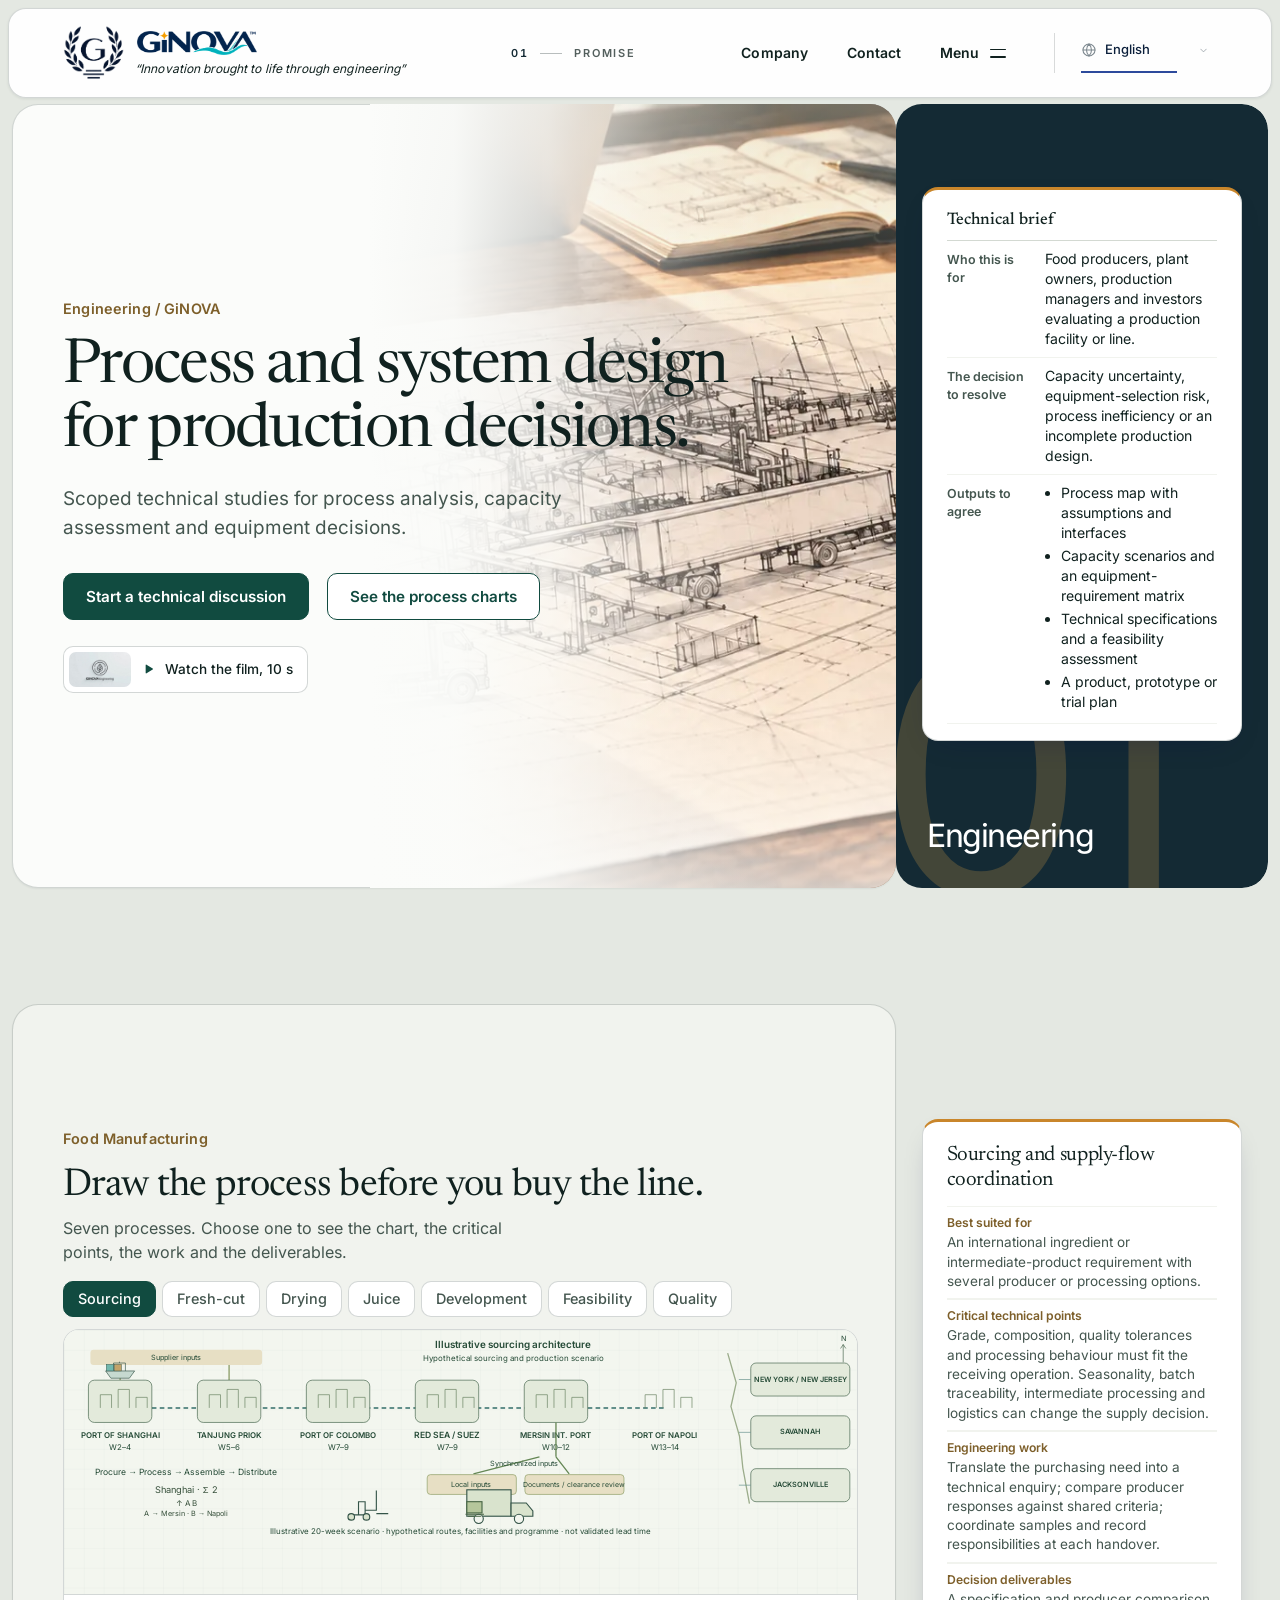
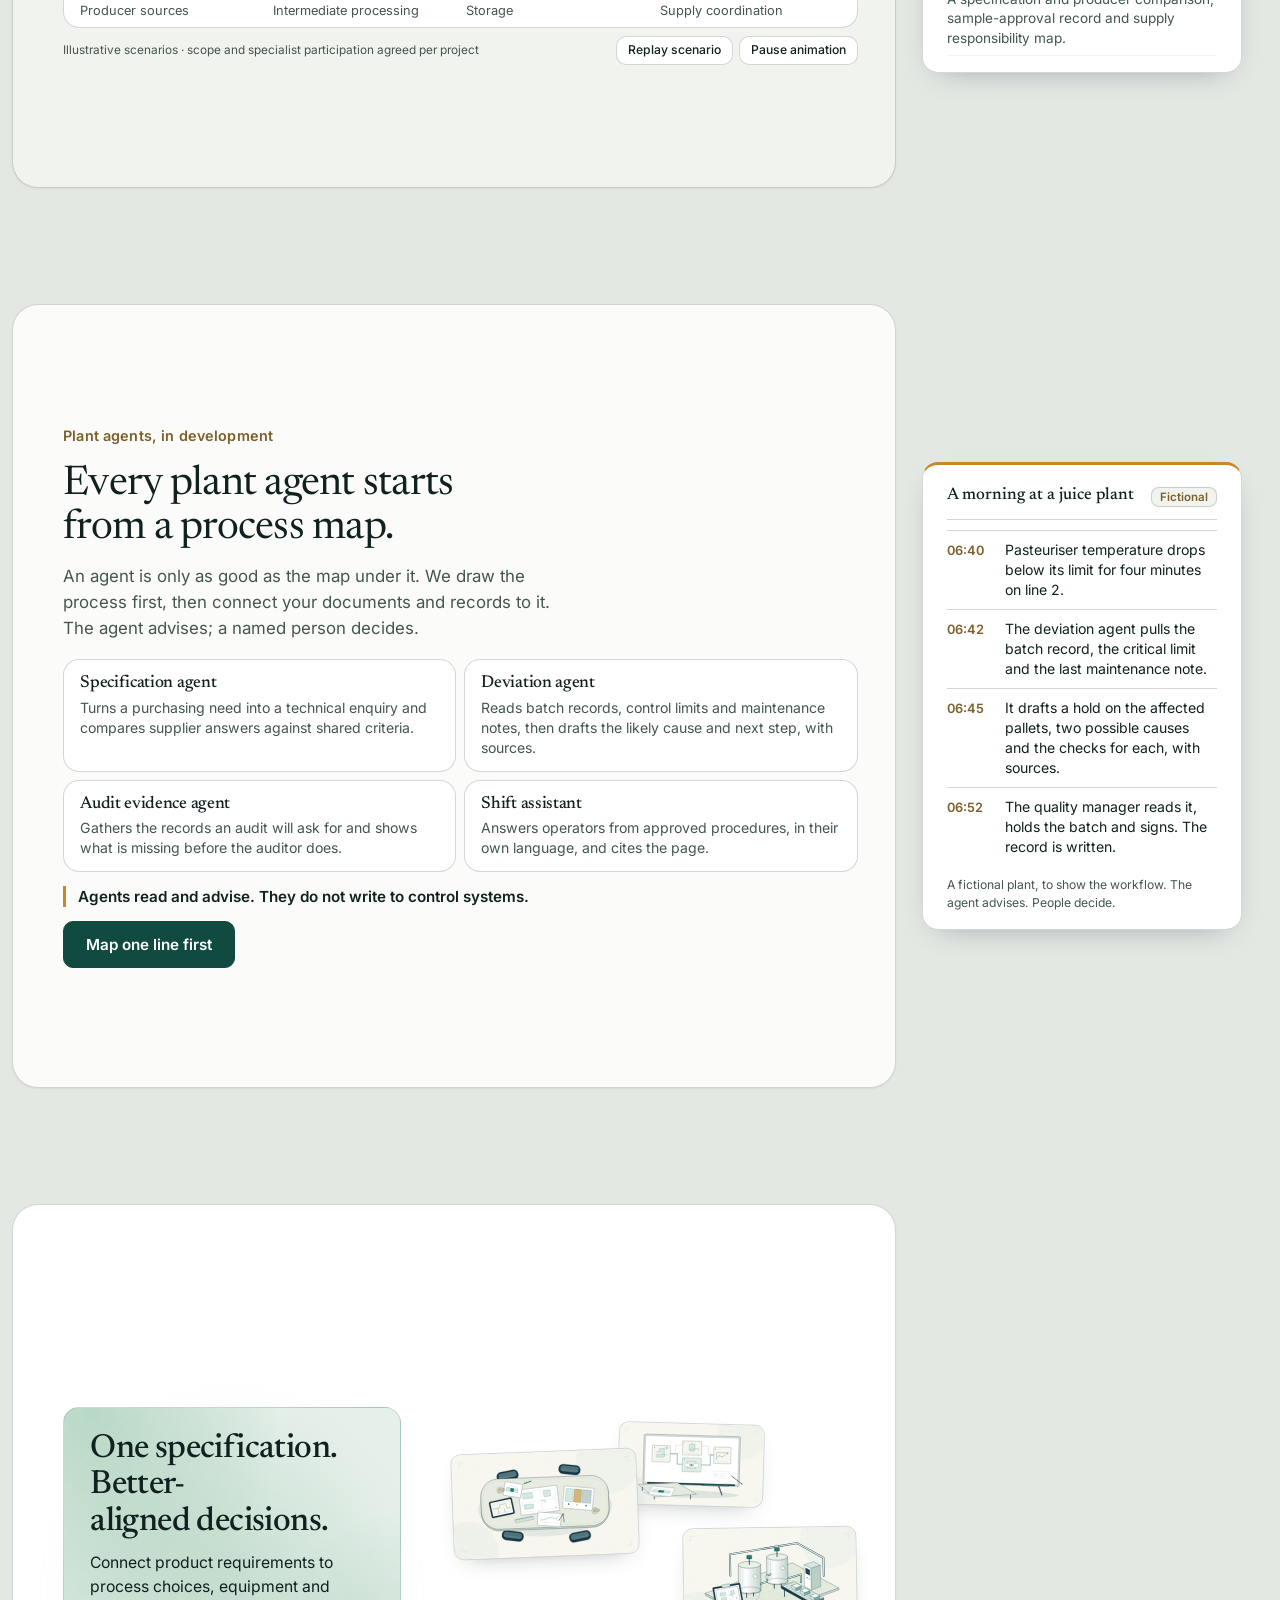
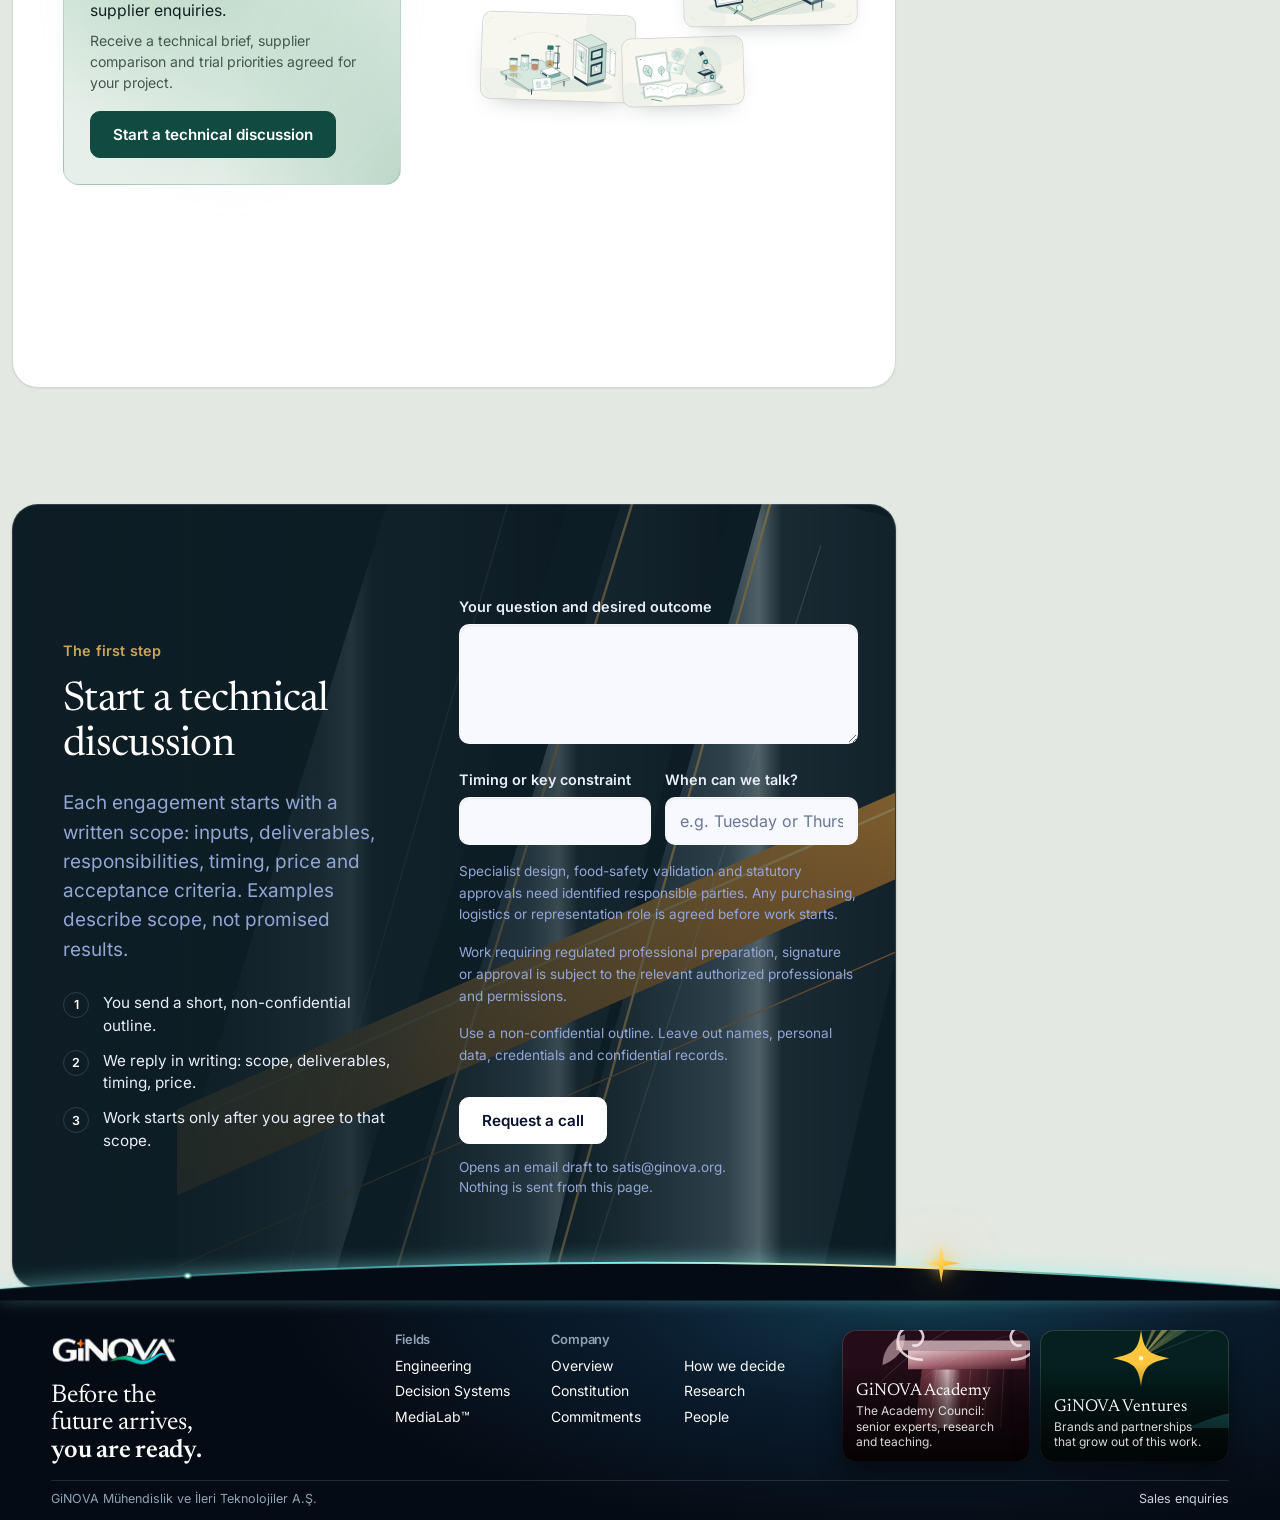
==== commit 5087b4d4: "Replace home page with the v2 site (eight languages, shared header and footer) - New home page and l" ====
--- a/index.html
+++ b/index.html
@@ -1,1081 +1,302 @@
 <!doctype html>
-<html lang="en"><head>
-
-<meta charset="UTF-8">
-<meta name="viewport" content="width=device-width, initial-scale=1.0">
-<title>GiNOVA | Process and system design for production decisions.</title>
+<html lang="en" dir="ltr" data-title-key="meta.title">
+<head>
+<meta charset="utf-8">
+<meta name="viewport" content="width=device-width,initial-scale=1">
+<title>GiNOVA Engineering | Process and system design for production decisions</title>
+<script>/* Opening: decided before first paint so there is no flash. Not for reduced motion, a deep link or a scrolled page. */
+(function(){try{var d=document.documentElement;if(!matchMedia('(prefers-reduced-motion: reduce)').matches&&!document.hidden&&(!location.hash||location.hash==='#intro')&&!(window.scrollY>20)&&!/[?&]still=1/.test(location.search))d.classList.add('intro-play')}catch(e){}})();</script>
 <meta name="description" content="Scoped technical studies for process analysis, capacity assessment and equipment decisions.">
-
-
-<link rel="stylesheet" href="/assets/fonts/fonts.css">
-<style>
-:root{
-  --ivory:#F3F0E8; --ink:#171817; --green:#17342C; --grey:#78756F;
-  --stone:#D8D2C7; --bronze:#9A7A47;
-  --serif:'Newsreader', Georgia, serif;
-  --sans:'Inter', -apple-system, sans-serif;
-  --maxw:1240px;
-}
-*{margin:0;padding:0;box-sizing:border-box}
-html{scroll-behavior:smooth}
-@media (prefers-reduced-motion: reduce){ html{scroll-behavior:auto} *,*::before,*::after{animation:none!important;transition:none!important} }
-body{background:var(--ivory);color:var(--ink);font-family:var(--sans);font-size:16px;line-height:1.65;-webkit-font-smoothing:antialiased}
-.wrap{max-width:var(--maxw);margin:0 auto;padding:0 6vw}
-a{color:inherit;text-decoration:none}
-::selection{background:var(--green);color:var(--ivory)}
-.eyebrow{font-family:var(--sans);font-size:11px;letter-spacing:.22em;text-transform:uppercase;color:var(--bronze);font-weight:600;display:flex;align-items:center;gap:14px}
-.eyebrow::before{content:"";width:28px;height:1px;background:var(--bronze)}
-h1,h2,h3{font-family:var(--serif);font-weight:300;letter-spacing:-.01em}
-h2{font-size:clamp(30px,4vw,46px);line-height:1.12;margin:18px 0 14px}
-.lead{color:var(--grey);max-width:62ch;font-size:17px}
-button{font-family:var(--sans);cursor:pointer}
-:focus-visible{outline:2px solid var(--bronze);outline-offset:3px}
-section{padding:104px 0}
-@media(max-width:760px){section{padding:64px 0}}
-
-/* header */
-header{position:sticky;top:0;z-index:50;background:rgba(243,240,232,.92);backdrop-filter:blur(10px);border-bottom:1px solid var(--stone)}
-.nav{display:flex;align-items:center;justify-content:space-between;height:76px}
-.brand{display:flex;align-items:center;gap:14px}
-.brand img{height:44px;width:auto}
-.brand .bname{font-family:var(--serif);font-size:23px;font-weight:500;letter-spacing:.02em}
-.brand .bdesc{font-size:10px;letter-spacing:.2em;text-transform:uppercase;color:var(--grey);display:block;margin-top:1px}
-.navlinks{display:flex;gap:30px;align-items:center}
-.navlinks a{font-size:13.5px;font-weight:450;color:var(--ink);letter-spacing:.01em;padding:4px 0;border-bottom:1px solid transparent;transition:border-color .2s}
-.navlinks a:hover{border-color:var(--bronze)}
-.langs{display:flex;gap:2px;border:1px solid var(--stone);border-radius:2px;overflow:hidden;margin-left:8px}
-.langs button{font-size:11px;letter-spacing:.08em;padding:6px 9px;background:transparent;border:none;color:var(--grey)}
-.langs button[aria-pressed="true"]{background:var(--green);color:var(--ivory)}
-.cta{background:var(--green);color:var(--ivory);border:none;padding:12px 22px;font-size:13.5px;font-weight:500;letter-spacing:.02em;border-radius:2px;transition:background .2s}
-.cta:hover{background:#0f241e}
-.cta.ghost{background:transparent;color:var(--ink);border:1px solid var(--ink)}
-.cta.ghost:hover{background:var(--ink);color:var(--ivory)}
-@media(max-width:1080px){.navlinks a{display:none}.navlinks .langs button{display:block}}
-
-/* hero */
-.hero{padding:110px 0 120px}
-.hero .wrap{display:grid;grid-template-columns:minmax(0,7fr) minmax(0,5fr);gap:6vw;align-items:center}
-.hero h1{font-size:clamp(44px,6vw,78px);line-height:1.04;font-weight:250}
-.hero h1 em{font-style:italic;font-weight:300;color:var(--green)}
-.hero .lead{margin:26px 0 38px}
-.heroctas{display:flex;gap:14px;flex-wrap:wrap}
-.field-wrap{position:relative}
-.field-wrap svg{width:100%;height:auto;display:block}
-.fcap{font-size:11px;letter-spacing:.14em;text-transform:uppercase;color:var(--grey);margin-top:16px;text-align:right}
-@media(max-width:900px){.hero .wrap{grid-template-columns:1fr}.field-wrap{max-width:440px}}
-
-/* situations */
-.situ{border-top:1px solid var(--stone)}
-.chips{display:flex;flex-wrap:wrap;gap:10px;margin:34px 0 0}
-.chip{border:1px solid var(--stone);background:transparent;color:var(--ink);padding:11px 18px;font-size:13.5px;border-radius:2px;transition:all .2s}
-.chip:hover{border-color:var(--green)}
-.chip[aria-pressed="true"]{background:var(--green);color:var(--ivory);border-color:var(--green)}
-.situ-panel{margin-top:44px;border:1px solid var(--stone);background:#fbf9f4;padding:44px 46px;display:none;grid-template-columns:repeat(2,1fr);gap:36px 56px;border-radius:2px}
-.situ-panel.open{display:grid}
-.sp-item .k{font-size:11px;letter-spacing:.18em;text-transform:uppercase;color:var(--bronze);font-weight:600;margin-bottom:8px}
-.sp-item .v{font-family:var(--serif);font-size:19px;line-height:1.4;font-weight:400}
-.sp-foot{grid-column:1/-1;display:flex;justify-content:space-between;align-items:center;border-top:1px solid var(--stone);padding-top:26px;gap:20px;flex-wrap:wrap}
-.sp-sku{font-size:13px;color:var(--grey)}
-.sp-sku strong{color:var(--ink);font-weight:600}
-@media(max-width:760px){.situ-panel{grid-template-columns:1fr;padding:30px}}
-
-/* decision path */
-.path-sec{background:var(--green);color:var(--ivory)}
-.path-sec .eyebrow{color:var(--stone)}
-.path-sec .eyebrow::before{background:var(--bronze)}
-.path-sec .lead{color:#b9c3bd}
-.path-track{margin:70px 0 0;position:relative}
-.path-line{position:absolute;top:9px;left:0;right:0;height:1px;background:rgba(243,240,232,.25)}
-.path-line-fill{position:absolute;top:9px;left:0;height:1px;background:var(--bronze);width:0;transition:width .5s ease}
-.path-nodes{display:flex;justify-content:space-between;position:relative}
-.pnode{background:none;border:none;display:flex;flex-direction:column;align-items:center;gap:14px;color:var(--stone);flex:1}
-.pnode .dot{width:19px;height:19px;border-radius:50%;border:1px solid rgba(243,240,232,.5);background:var(--green);transition:all .25s;position:relative}
-.pnode[aria-pressed="true"] .dot{background:var(--bronze);border-color:var(--bronze);box-shadow:0 0 0 6px rgba(154,122,71,.18)}
-.pnode .plabel{font-size:12px;letter-spacing:.06em;text-align:center}
-.pnode[aria-pressed="true"] .plabel{color:var(--ivory)}
-.path-detail{margin-top:56px;min-height:130px;max-width:720px}
-.path-detail .pd-title{font-family:var(--serif);font-size:30px;font-weight:300;margin-bottom:12px}
-.path-detail .pd-title span{color:var(--bronze);font-size:15px;font-family:var(--sans);letter-spacing:.15em;vertical-align:middle;margin-right:16px}
-.path-detail p{color:#c6cec9;max-width:60ch}
-@media(max-width:860px){
- .path-nodes{flex-direction:column;align-items:flex-start;gap:4px}
- .path-line,.path-line-fill{display:none}
- .pnode{flex-direction:row;padding:8px 0}
- .pnode .plabel{text-align:left}
-}
-
-/* products */
-.prods{display:grid;grid-template-columns:repeat(2,1fr);gap:1px;background:var(--stone);border:1px solid var(--stone);margin-top:54px}
-.prod{background:var(--ivory);padding:46px 44px;display:flex;flex-direction:column;gap:14px;transition:background .25s}
-.prod:hover{background:#fbf9f4}
-.prod .sku{font-size:11px;letter-spacing:.2em;color:var(--bronze);font-weight:600}
-.prod h3{font-size:27px;font-weight:350;line-height:1.2}
-.prod p{color:var(--grey);font-size:15px;flex:1}
-.prod a{font-size:13px;font-weight:500;letter-spacing:.04em;border-bottom:1px solid var(--bronze);width:max-content;padding-bottom:2px}
-@media(max-width:760px){.prods{grid-template-columns:1fr}}
-
-/* evidence + compare */
-.split{display:grid;grid-template-columns:5fr 7fr;gap:6vw;align-items:start}
-@media(max-width:860px){.split{grid-template-columns:1fr}}
-.evlist{display:grid;gap:0;margin-top:10px}
-.evrow{display:grid;grid-template-columns:44px 1fr;gap:18px;padding:20px 0;border-bottom:1px solid var(--stone);align-items:baseline}
-.evrow .n{font-family:var(--serif);font-style:italic;color:var(--bronze);font-size:19px}
-.evrow .t{font-weight:500;font-size:15px}
-.evrow .d{color:var(--grey);font-size:14px;margin-top:3px}
-
-.cmp{background:#EDE9DF;border-top:1px solid var(--stone);border-bottom:1px solid var(--stone)}
-.cmp-grid{display:grid;grid-template-columns:1fr 1fr;gap:1px;background:var(--stone);border:1px solid var(--stone);margin-top:54px}
-.cmp-col{background:var(--ivory);padding:44px}
-.cmp-col.g{background:var(--green);color:var(--ivory)}
-.cmp-col h3{font-size:22px;font-weight:400;margin-bottom:22px}
-.cmp-col ul{list-style:none}
-.cmp-col li{padding:11px 0;border-bottom:1px solid var(--stone);font-size:14.5px;color:var(--grey)}
-.cmp-col.g li{border-color:rgba(243,240,232,.15);color:#c6cec9}
-.cmp-col li:last-child{border:none}
-@media(max-width:760px){.cmp-grid{grid-template-columns:1fr}}
-
-/* founder */
-.founder .split{align-items:center}
-.fcard{border:1px solid var(--stone);padding:44px;background:#fbf9f4;border-radius:2px}
-.fcard .fname{font-family:var(--serif);font-size:30px;font-weight:350}
-.fcard .frole{color:var(--bronze);font-size:12px;letter-spacing:.18em;text-transform:uppercase;font-weight:600;margin:6px 0 22px}
-.fcard .fline{font-size:14px;color:var(--grey);padding:9px 0;border-top:1px solid var(--stone)}
-.fcard .fline strong{color:var(--ink);font-weight:500}
-
-/* Legacy internal strip styling */
-.mn{border-top:1px solid var(--stone);background:var(--ink);color:var(--ivory);padding:84px 0}
-.mn .wrap{display:grid;grid-template-columns:7fr 5fr;gap:6vw;align-items:center}
-.mn .eyebrow{color:var(--stone)}
-.mn h2{font-size:clamp(26px,3vw,36px)}
-.mn p{color:#a6a49e;font-size:15px;max-width:56ch}
-.mn a.mlink{display:inline-block;margin-top:22px;font-size:13px;letter-spacing:.05em;border-bottom:1px solid var(--bronze);padding-bottom:3px}
-.mn .msig{justify-self:end;text-align:right}
-.mn .msig .mword{font-family:var(--serif);font-size:26px;letter-spacing:.06em}
-.mn .msig .mrule{width:120px;height:1px;background:var(--bronze);margin:14px 0 10px;margin-left:auto}
-.mn .msig .mtag{font-size:10.5px;letter-spacing:.24em;text-transform:uppercase;color:var(--grey)}
-@media(max-width:860px){.mn .wrap{grid-template-columns:1fr}.mn .msig{justify-self:start;text-align:left}.mn .msig .mrule{margin-left:0}}
-
-/* intake */
-.start{background:var(--ivory)}
-.intake{margin-top:50px;border:1px solid var(--stone);background:#fbf9f4;border-radius:2px;overflow:hidden}
-.intake-head{display:flex;justify-content:space-between;align-items:center;padding:22px 40px;border-bottom:1px solid var(--stone);flex-wrap:wrap;gap:10px}
-.steps{display:flex;gap:26px}
-.step{font-size:12px;letter-spacing:.1em;color:var(--grey);display:flex;gap:9px;align-items:center}
-.step .sn{width:22px;height:22px;border:1px solid var(--stone);border-radius:50%;display:grid;place-items:center;font-size:11px}
-.step.on{color:var(--ink)}
-.step.on .sn{background:var(--green);color:var(--ivory);border-color:var(--green)}
-.intake-body{padding:40px}
-.fgrid{display:grid;grid-template-columns:1fr 1fr;gap:22px 26px}
-.fitem{display:flex;flex-direction:column;gap:7px}
-.fitem.full{grid-column:1/-1}
-.fitem label{font-size:12px;letter-spacing:.08em;font-weight:500;color:var(--ink)}
-.fitem input,.fitem select,.fitem textarea{font-family:var(--sans);font-size:14.5px;padding:12px 14px;border:1px solid var(--stone);background:var(--ivory);border-radius:2px;color:var(--ink)}
-.fitem textarea{min-height:96px;resize:vertical}
-.fitem input:focus,.fitem select:focus,.fitem textarea:focus{outline:none;border-color:var(--green)}
-.fnote{grid-column:1/-1;font-size:12.5px;color:var(--grey);border-left:2px solid var(--bronze);padding-left:14px}
-.intake-foot{display:flex;justify-content:space-between;align-items:center;padding:24px 40px;border-top:1px solid var(--stone);gap:12px;flex-wrap:wrap}
-.snap{padding:56px 46px;text-align:left;display:none}
-.snap.open{display:block}
-.snap .ref{font-size:11px;letter-spacing:.2em;color:var(--bronze);font-weight:600;text-transform:uppercase}
-.snap h3{font-family:var(--serif);font-size:32px;font-weight:300;margin:14px 0 8px}
-.snap p{color:var(--grey);max-width:60ch}
-.snapgrid{display:grid;grid-template-columns:repeat(3,1fr);gap:1px;background:var(--stone);border:1px solid var(--stone);margin:34px 0}
-.snapcell{background:var(--ivory);padding:20px}
-.snapcell .k{font-size:10.5px;letter-spacing:.16em;text-transform:uppercase;color:var(--grey);margin-bottom:6px}
-.snapcell .v{font-family:var(--serif);font-size:18px}
-@media(max-width:760px){.fgrid{grid-template-columns:1fr}.snapgrid{grid-template-columns:1fr}.intake-body,.intake-head,.intake-foot{padding-left:22px;padding-right:22px}}
-
-/* footer */
-footer{background:var(--green);color:var(--ivory);padding:78px 0 44px}
-.fgridft{display:grid;grid-template-columns:2fr 1fr 1fr 1fr;gap:48px}
-footer .brand img{height:56px;opacity:.95}
-footer .motto{font-family:var(--serif);font-style:italic;font-size:16px;color:#b9c3bd;margin-top:18px}
-footer h4{font-size:11px;letter-spacing:.2em;text-transform:uppercase;color:var(--bronze);margin-bottom:16px;font-weight:600}
-footer ul{list-style:none}
-footer li{margin:9px 0}
-footer li a{font-size:13.5px;color:#c6cec9;transition:color .2s}
-footer li a:hover{color:var(--ivory)}
-.fbottom{border-top:1px solid rgba(243,240,232,.15);margin-top:60px;padding-top:24px;display:flex;justify-content:space-between;font-size:12px;color:#8fa098;flex-wrap:wrap;gap:10px}
-@media(max-width:860px){.fgridft{grid-template-columns:1fr 1fr}}
-
-/* reveal */
-.rv{opacity:0;transform:translateY(14px);transition:opacity .6s ease,transform .6s ease}
-.rv.in{opacity:1;transform:none}
-
-/* October evolution: retains July identity and decision content */
-:root{--maxw:1440px;--grey:#66635D}
-section{scroll-margin-top:92px}.eyebrow{font-size:12px}.brand .bdesc{font-size:11px;letter-spacing:.12em}.brand img{height:48px}.navlinks{gap:22px}.navlinks a{font-size:14px}.langs button{font-size:12px;min-width:38px;min-height:36px}.menu-toggle{display:none}.skip{position:absolute;left:18px;top:-80px;background:var(--green);color:var(--ivory);padding:12px;z-index:90}.skip:focus{top:12px}.corporate-hero{padding:50px 0 0}.hero-top{display:flex;justify-content:space-between;gap:24px;align-items:center}.review-label{font-size:12px;color:var(--grey)}.corporate-intro{display:grid;grid-template-columns:1.1fr 1fr;align-items:end;gap:8vw;margin:52px 0 64px}.corporate-intro h1{font-size:clamp(50px,5.4vw,83px);font-weight:300;line-height:1.02}.corporate-intro h1 em{color:var(--green)}.corporate-intro .lead{font-size:18px;max-width:47ch}.text-link{display:inline-block;margin-top:25px;border-bottom:1px solid var(--bronze);padding-bottom:4px;font-size:14px}.text-link:after{content:' ↗';margin-left:16px}.branch-label{font-size:12px;letter-spacing:.12em;text-transform:uppercase;color:var(--grey);margin-bottom:18px}.branches{display:grid;grid-template-columns:1fr 1fr;gap:18px}.branch{position:relative;padding:38px 40px 28px;display:flex;flex-direction:column;overflow:hidden;min-height:490px;border:1px solid var(--green);transition:transform .25s}.branch:hover{transform:translateY(-4px)}.branch-number{font-size:13px;letter-spacing:.1em;color:var(--bronze)}.branch h2{font-size:clamp(35px,3.4vw,49px);position:relative;z-index:1;margin:22px 0 28px;line-height:1.06}.branch h2 em{font-weight:300}.branch-illustration{position:absolute;right:-15px;top:12px;width:50%;height:225px;opacity:.58;pointer-events:none}.branch-illustration svg{height:100%;width:100%}.branch-statement{position:relative;max-width:32ch;font-family:var(--serif);font-size:24px;line-height:1.28;margin-top:22px}.branch-body{font-size:14px;line-height:1.6;max-width:50ch;color:var(--grey);margin:14px 0 28px}.branch-link{display:flex;justify-content:space-between;align-items:center;border-top:1px solid var(--stone);padding-top:20px;font-size:14px;margin-top:auto}.branch-link>span:last-child{font-size:24px}.branch-labs{background:var(--green);color:var(--ivory)}.branch-labs .branch-body{color:#C8D1CC}.branch-labs .branch-number{color:#C4A976}.branch-labs .branch-link{border-color:#61736B}.branch-labs .branch-illustration{color:#C4A976;opacity:.8}.engineering{padding:78px 0 84px}.eng-intro{display:grid;grid-template-columns:1.2fr 1fr;align-items:center;gap:8vw}.eng-intro h2{font-size:38px}.engineering-grid{display:grid;grid-template-columns:1.15fr 1fr 1fr;gap:32px;margin-top:42px;border-top:1px solid var(--stone);padding-top:26px}.engineering-grid article{padding-right:20px}.engineering-grid h3{font-size:25px;line-height:1.15;margin:12px 0}.engineering-grid p{font-size:15px;color:var(--grey)}.item-index{font-size:12px;color:var(--bronze)}.labs-detail{background:#EAE5DA;border-top:1px solid var(--stone);border-bottom:1px solid var(--stone)}.labs-intro{display:grid;grid-template-columns:1fr 1fr;align-items:center;gap:8vw}.labs-intro h2{font-size:46px}.labs-grid{display:grid;grid-template-columns:repeat(3,1fr);gap:30px;margin-top:42px}.labs-grid article{border-top:1px solid #BDB5A6;padding-top:25px}.labs-grid h3{font-size:26px;line-height:1.2;margin:12px 0}.labs-grid p:not(.status){font-size:15px;color:var(--grey)}.status{font-size:12px;color:#6E5937;letter-spacing:.06em}.lab-mark{height:120px;display:flex;align-items:center;justify-content:center;margin-bottom:25px;position:relative;overflow:hidden;background:#F0ECE3}.mark-rd span{border:1px solid var(--bronze);border-radius:100%;width:80px;height:80px;margin:-12px}.mark-rd span:nth-child(2){width:104px;height:104px;border-color:var(--green)}.mark-sound{gap:5px}.mark-sound i{display:block;width:2px;height:calc(18px + (var(--i) * 7px));max-height:84px;background:var(--green);transform:scaleY(.75)}.mark-sound i:nth-child(3n){height:42px;background:var(--bronze)}.mark-sound i:nth-child(2n){height:64px}.mark-vision span{width:88px;height:66px;border:1px solid var(--green);position:absolute;transform:translateX(-30px) rotate(-8deg)}.mark-vision span:nth-child(2){transform:translateX(0) rotate(0);border-color:var(--bronze);background:#F0ECE3}.mark-vision span:nth-child(3){transform:translateX(30px) rotate(8deg)}.decision-intro{padding:92px 0}.decision-intro h1{font-size:62px}.decision-intro .field-wrap{max-width:390px}.contact-wrap{display:grid;grid-template-columns:1.2fr 1fr;gap:8vw;align-items:center}.contact-card{padding:35px;border:1px solid var(--stone);background:#fbf9f4}.contact-card strong{font-family:var(--serif);font-size:30px;font-weight:400;display:block;margin:15px 0}.contact-note{font-size:14px;color:var(--grey)}.draft-info{margin-top:38px;border-top:1px solid #4A4A46;padding-top:20px;font-size:14px;color:#C9C7BF}.draft-info p{max-width:65ch;margin-top:15px}.rv{opacity:1!important;transform:none!important}.prod p{font-size:16px}.fcard .frole,.sp-item .k,.prod .sku,.evrow .d,.pnode .plabel{font-size:14px}.fcap{font-size:12px}.fcard .fname{font-size:32px}.fcard .fline{font-size:15px}.nav .cta{display:inline-block}.fbottom span{font-size:12px}
-@media(max-width:1100px){.navlinks{gap:16px}.brand .bdesc{max-width:170px;letter-spacing:.02em}.navlinks a{display:none}.navlinks .langs button{display:block}.menu-toggle{display:block;background:none;border:1px solid var(--stone);padding:9px 13px;font-size:14px;margin-left:auto;margin-right:16px}.nav.menu-open .navlinks{position:absolute;top:76px;left:0;right:0;background:var(--ivory);padding:24px 6vw;display:flex;flex-wrap:wrap;border-bottom:1px solid var(--stone);box-shadow:0 12px 15px #1718170a}.nav.menu-open .navlinks a{display:block}.nav.menu-open .navlinks .langs{margin-left:auto}.branch{padding:30px}.branch-illustration{opacity:.3;right:-40px}.eng-intro h2{font-size:34px}}
-@media(max-width:760px){.nav{height:76px}.brand{gap:8px}.brand img{height:40px}.brand .bname{font-size:21px}.brand .bdesc{font-size:10px;max-width:138px}.navlinks .cta{display:none}.navlinks .langs{display:none}.nav.menu-open .navlinks .langs{display:flex}.menu-toggle{margin-right:0;font-size:13px}.corporate-hero{padding-top:30px}.hero-top{display:block}.hero-top .eyebrow{font-size:11px;letter-spacing:.09em}.review-label{display:block;margin-top:10px;font-size:12px}.corporate-intro{grid-template-columns:1fr;margin:35px 0 40px;gap:24px}.corporate-intro h1{font-size:53px}.corporate-intro .lead{font-size:17px}.branch-label{font-size:11px;letter-spacing:.07em}.branches{grid-template-columns:1fr;gap:14px}.branch{min-height:415px;padding:28px}.branch h2{font-size:40px;margin-top:17px}.branch-illustration{width:47%;right:0;top:10px;height:190px}.branch-statement{font-size:23px;max-width:25ch;margin-top:15px}.branch-body{font-size:15px}.eng-intro,.labs-intro,.contact-wrap{grid-template-columns:1fr;gap:20px}.engineering{padding:56px 0}.engineering-grid,.labs-grid{grid-template-columns:1fr;gap:26px}.engineering-grid{margin-top:28px}.engineering-grid article{padding:0 0 24px;border-bottom:1px solid var(--stone)}.engineering-grid h3{font-size:27px}.engineering-grid p,.labs-grid p:not(.status){font-size:16px}.labs-intro h2{font-size:40px}.labs-grid{margin-top:28px}.lab-mark{height:150px}.decision-intro{padding:64px 0}.decision-intro h1{font-size:48px}.decision-intro .field-wrap{display:none}.contact-card{padding:25px}.contact-card strong{font-size:27px}.path-detail .pd-title{font-size:26px}.cmp-col{padding:26px}.fcard{padding:28px}.hero .lead{margin:22px 0}.brand .bdesc{line-height:1.25}.eyebrow{letter-spacing:.13em}}
-@media(prefers-reduced-motion:reduce){.branch:hover{transform:none}}
-</style>
-
-<style>.service-illustration{height:140px;display:flex;align-items:center;margin:0 0 12px;overflow:hidden}.service-illustration svg{display:block;width:100%;height:140px}.prod-illustration{height:120px;margin:-8px -5px 8px;opacity:.85}.prod-illustration svg{width:100%;height:120px;display:block}.sl-panel-art{height:110px;margin:-12px 0 18px;opacity:.85}.sl-panel-art svg{display:block;width:100%;height:110px}.service-illustration svg,.prod-illustration svg{transition:transform .5s ease}.engineering-grid article:hover .service-illustration svg,.prod:hover .prod-illustration svg{transform:translateY(-3px)}@media(max-width:760px){.service-illustration{height:155px;max-width:400px}.service-illustration svg{height:155px}.prod-illustration{height:110px}.prod-illustration svg{height:110px}}@media(prefers-reduced-motion:reduce){.service-illustration svg,.prod-illustration svg{transition:none!important;transform:none!important}}</style><style>/* Footer intrinsic-width correction, verified against reported 500px overflow. */
-.fgridft{grid-template-columns:minmax(0,2fr) repeat(3,minmax(0,1fr))}.fgridft>*{min-width:0;overflow-wrap:anywhere}.fgridft img{display:block;width:92px;max-width:100%;height:auto}.fbottom>*{min-width:0;max-width:100%;overflow-wrap:anywhere}.origin-note{font-size:14px;line-height:1.65;color:var(--grey);max-width:55ch;margin-top:20px}@media(max-width:860px){.fgridft{grid-template-columns:repeat(2,minmax(0,1fr));gap:36px}}@media(max-width:520px){.fgridft{gap:28px 20px}.fgridft>div:first-child,.fgridft>div:last-child{grid-column:1/-1}.fgridft img{width:80px}.fbottom{margin-top:36px}.origin-note{font-size:14px}}
-</style><style>
-/* GiNOVA visual review: editorial structure, sculptural focus, useful interactions */
-:root{--maxw:1480px;--ink:#16201C;--green:#153D31;--bronze:#967A4D;--grey:#626860;--stone:#D6D8CE}
-body{letter-spacing:-.01em}.wrap{padding-left:6vw;padding-right:6vw}header{background:rgba(243,240,232,.96);backdrop-filter:blur(16px)}.nav{height:88px}.brand img{height:47px}.brand .bname{font-size:26px;letter-spacing:-.03em}.brand .bdesc{font-size:10px;letter-spacing:.12em}.navlinks{gap:24px}.navlinks a{font-size:13px}.langs{border-radius:100px;padding:2px}.langs button{border-radius:100px;min-width:32px;min-height:29px}.cta{padding:14px 22px;font-size:14px;line-height:1.3;border-radius:0;font-weight:500}.cta.ghost{border-color:#A7B0A5}.eyebrow{font-size:11px;letter-spacing:.16em;line-height:1.5}.eyebrow:before{width:18px}.review-label{font-size:11px;letter-spacing:.04em;white-space:nowrap}.corporate-hero{padding:27px 0 0}.hero-top{margin-bottom:14px}.corporate-intro{position:relative;grid-template-columns:minmax(0,1fr) minmax(0,1.05fr);gap:2vw;align-items:center;margin:0 0 46px;min-height:530px}.hero-copy{padding:30px 0;position:relative;z-index:1}.corporate-intro h1{font-size:clamp(48px,5.2vw,78px);line-height:.99;letter-spacing:-.035em;max-width:10ch;font-weight:300}.corporate-intro h1 em{font-weight:300;white-space:normal}.corporate-intro .lead{font-size:16px;line-height:1.75;max-width:44ch;margin-top:27px}.hero-copy .text-link{margin-top:26px;font-size:13px}.signature-figure{min-width:0;margin:0 -4vw 0 -3vw;position:relative}.signature-figure img{width:100%;height:510px;object-fit:cover;object-position:58% center;display:block;mix-blend-mode:multiply}.signature-figure figcaption{font-size:10px;text-transform:uppercase;letter-spacing:.1em;color:#78796C;text-align:right;padding-right:3vw;margin-top:-5px}.branch-label{font-size:11px;letter-spacing:.12em;margin-bottom:17px;display:flex;align-items:center;gap:24px}.branch-label:after{content:'';flex:1;height:1px;background:var(--stone)}.branches{gap:22px}.branch{min-height:310px;border:none;padding:29px 32px 24px;transition:background .25s,transform .25s;isolation:isolate}.branch-decision{background:#E4E8DD}.branch-labs{background:#163D32}.branch:before{content:'';position:absolute;inset:0;border:1px solid #153D310d;pointer-events:none}.branch h2{font-size:37px;line-height:.98;margin:20px 0 18px;letter-spacing:-.03em}.branch h2 br{display:none}.branch h2 em{display:block;margin-top:4px}.branch-number{font-size:11px}.branch-illustration{width:165px;height:150px;top:16px;right:8px;opacity:.5}.branch-statement{font-family:var(--sans);font-size:15px;line-height:1.6;max-width:40ch;margin:9px 0 0}.branch-body{font-size:13px;line-height:1.65;max-width:56ch;margin:12px 0 24px}.branch-link{font-size:12px;padding-top:15px;letter-spacing:.02em}.branch-decision .branch-link{border-color:#BFCBBB}.branch-labs .branch-link{border-color:#71857A}.branch:hover{transform:translateY(-3px)}.engineering{padding:94px 0}.eng-intro{grid-template-columns:1.15fr 1fr;gap:8vw}.eng-intro h2{font-size:43px;line-height:1.07;letter-spacing:-.025em}.eng-intro .lead{font-size:16px;line-height:1.75}.engineering-grid{gap:34px;margin-top:45px;border-top:0;padding:0}.engineering-grid article{border-top:1px solid #B8C4B5;padding-top:15px;padding-right:0}.service-illustration{height:155px;margin:0 0 18px;background:#ECEFE5}.service-illustration svg{height:125px}.engineering-grid h3{font-size:28px;letter-spacing:-.02em}.engineering-grid p{font-size:14px;line-height:1.75}.item-index{font-size:11px}.labs-detail{background:#E7E9DE;border:0;padding:85px 0}.labs-intro h2{font-size:49px;line-height:1.04;letter-spacing:-.025em}.labs-intro .lead{font-size:16px;line-height:1.75}.labs-grid{gap:30px;margin-top:46px}.labs-grid article{border:0;padding:0}.lab-mark{height:180px;background:#F3F3EA;margin-bottom:26px}.labs-grid h3{font-size:28px}.labs-grid p:not(.status){font-size:14px;line-height:1.75}.status{font-size:10px;letter-spacing:.1em;text-transform:uppercase;color:#766239}.labs-grid .text-link{font-size:12px;margin-top:20px}.lab-boundary{border-top:1px solid #C3CBBE;padding-top:20px;margin-top:36px;font-size:12px;line-height:1.7;color:#656D61;max-width:90ch}.founder{padding:96px 0}.founder h2{font-size:49px;letter-spacing:-.025em}.founder .lead{font-size:16px;line-height:1.8}.fcard{padding:37px;background:transparent;border-color:#BDC8B7}.fcard .fname{font-size:34px}.fcard .frole{font-size:10px}.fcard .fline{font-size:13px}.origin-label{font-size:10px;letter-spacing:.14em;text-transform:uppercase;margin-top:34px;color:#876F48}.origin-note{font-size:14px;margin-top:10px;max-width:55ch;line-height:1.8}.mn{padding:62px 0;background:#172B23}.mn h2{font-size:34px;line-height:1.13}.mn .msig .mword{font-size:23px}.contact-wrap h2{font-size:49px;letter-spacing:-.025em}.contact-wrap .lead{font-size:16px;line-height:1.75}.contact-card{padding:36px;background:#E8ECE0;border:0}.contact-card strong{font-size:30px}.contact-note{font-size:12px;line-height:1.8}.start{padding:85px 0}.text-link{font-size:13px}.fgridft{gap:42px}.fgridft img{width:90px}.fgridft h4{font-size:10px}.fgridft a,.fgridft li{font-size:12px}.fbottom{gap:18px;margin-top:38px}.fbottom span{font-size:11px;line-height:1.7;max-width:55ch}footer{padding:60px 0 34px}.draft-info{font-size:11px}.v-flow{background:#132E25;color:#EDF0E5;padding:85px 0 72px;margin-top:82px;overflow:hidden}.v-flow .eyebrow{color:#B7A074}.v-flow-head{display:grid;grid-template-columns:1.15fr 1fr;gap:8vw;align-items:center}.v-flow h2{font-size:49px;letter-spacing:-.025em;line-height:1.06}.v-flow .lead{font-size:16px;color:#BBC8BA;line-height:1.75}.v-flow-tabs{display:grid;grid-template-columns:repeat(4,minmax(0,1fr));margin-top:44px;gap:0;border-bottom:1px solid #506B57}.v-flow-tabs button{color:#A6B7A5;background:none;border:0;border-bottom:2px solid transparent;text-align:left;padding:18px 16px 20px 0;font-size:13px;line-height:1.5;transition:color .2s,border-color .2s}.v-flow-tabs button>small{display:block;color:#BDAC84;letter-spacing:.14em;font-size:10px;margin-bottom:8px}.v-flow-tabs button[aria-selected=true]{color:#FFFDF3;border-bottom-color:#CAB488}.v-flow-content{display:grid;grid-template-columns:1fr 1fr;gap:7vw;align-items:center;margin-top:35px;min-height:220px}.v-flow-drawing{position:relative;height:195px;display:flex;align-items:center;justify-content:center;gap:0}.v-flow-line{position:absolute;left:9%;right:9%;top:50%;height:1px;background:#5C715C}.v-flow-drawing span{width:16px;height:16px;border:1px solid #8FA384;border-radius:50%;background:#132E25;position:relative;margin:0 4%;transition:background .25s,box-shadow .25s}.v-flow-drawing span.active{background:#D1BB86;border-color:#D1BB86;box-shadow:0 0 0 12px #D1BB8615}.v-flow-copy{display:grid;grid-template-columns:1fr 1fr;gap:25px}.v-flow-copy h3{font-size:23px;margin-bottom:10px}.v-flow-copy p{font-size:12px;line-height:1.8;color:#BBC8BA}.v-flow .text-link{color:#E6E9DC;border-color:#9A8456;font-size:12px;margin-top:22px}.decision-intro{padding:60px 0 72px;background:linear-gradient(180deg,#F3F0E8,#EBEEE3)}.decision-intro .wrap{grid-template-columns:1.1fr 1fr;gap:3vw}.decision-intro h1{font-size:clamp(49px,5.6vw,80px);line-height:1.01;letter-spacing:-.04em}.decision-intro .lead{font-size:16px;line-height:1.75;max-width:44ch}.decision-intro .field-wrap{max-width:none;margin:0 -35px}.decision-intro .field-wrap img{width:100%;height:450px;object-fit:contain;display:block}.fcap{font-size:10px;letter-spacing:.1em;line-height:1.6}.situ{padding:78px 0}.situ h2{font-size:45px}.situ .lead{font-size:16px}.chips{gap:8px;margin-top:27px}.chip{font-size:12px;padding:10px 15px;border-radius:100px}.situ-panel{margin-top:30px;border:none;border-left:2px solid #9B855B;background:#E8EDE0;padding:34px;gap:30px 50px}.sp-item .k{font-size:10px;letter-spacing:.13em}.sp-item .v{font-size:21px}.sp-foot{border-color:#B6C4AD;padding-top:20px}.sp-sku{font-size:12px}.path-sec{padding:85px 0;background:#132E25}.path-sec h2{font-size:48px}.path-sec .lead{font-size:16px}.path-track{margin-top:48px}.pnode .plabel{font-size:11px}.path-detail{margin-top:36px}.path-detail p{font-size:14px;line-height:1.8}.prod{padding:32px;border-top:1px solid #B8C4B3}.prods{gap:22px;background:transparent;border:0;margin-top:36px}.prod h3{font-size:28px}.prod p{font-size:14px;line-height:1.8}.prod .sku{font-size:10px;letter-spacing:.17em}.prod a{font-size:12px}.prod-illustration{background:#E9EEE0;margin:0 0 16px;height:150px}.prod-illustration svg{height:135px}.evrow .t{font-size:14px}.evrow .d{font-size:13px}.cmp{background:#E9EDDF}.cmp-grid{border:0;gap:24px;margin-top:30px}.cmp-col{padding:32px}.cmp-col h3{font-size:27px}.cmp-col li{font-size:13px;line-height:1.8}.sl-hero{background:#132E25;padding-top:28px}.sl-hero-grid{grid-template-columns:1.08fr 1fr;gap:2vw;margin-top:30px;min-height:480px}.sl-word{font-size:13px;letter-spacing:.15em;margin-bottom:28px}.sl-hero h1{font-size:clamp(48px,5.6vw,79px);line-height:1.02;letter-spacing:-.035em}.sl-hero .lead{font-size:16px;line-height:1.8;margin:25px 0 30px}.sl-art{margin:0 -6vw 0 -4vw}.sl-art img{display:block;width:100%;height:440px;object-fit:contain}.sl-art figcaption{font-size:10px;letter-spacing:.1em;text-transform:uppercase;margin:0}.sl-disciplines{margin-top:15px;padding-top:22px;font-size:10px;letter-spacing:.2em}.sl-section-head h2{font-size:47px}.sl-section-head .lead{font-size:16px;line-height:1.75}.sl-tabs button{font-size:14px;padding:25px 10px 25px 0}.sl-panel{border:0;border-left:2px solid #9A7A47;background:#E8ECE0;padding:30px 40px}.sl-panel-art{height:120px;max-width:360px;margin:0 0 20px}.sl-panel h3{font-size:38px}.sl-panel li{font-size:13px}.sl-panel>p:not(.sl-panel-index){font-size:14px;line-height:1.8}.sl-process{background:#E7EBDF;border:0}.sl-process-grid{gap:30px}.sl-process-grid p{font-size:13px;line-height:1.8}.sl-process-grid h3{font-size:28px}.sl-bridge{background:#F3F0E8}.sl-bridge .wrap{max-width:1150px}.sl-enquiry h2{font-size:48px}.sl-footer-word{font-size:30px}a,button{-webkit-tap-highlight-color:#9A7A4730}button:focus-visible,a:focus-visible{outline:2px solid #A48957;outline-offset:5px}
-@media(max-width:1100px){.nav.menu-open .navlinks{top:88px}.navlinks .cta{display:none}.corporate-intro h1{font-size:61px}.corporate-intro{min-height:450px;gap:1vw}.signature-figure img{height:420px}.branch{padding:28px;min-height:330px}.branch h2{font-size:33px}.branch-illustration{width:135px;right:0;opacity:.38}.branch-body{font-size:13px}.v-flow-copy{grid-template-columns:1fr;gap:18px}.v-flow-content{grid-template-columns:.7fr 1fr}.decision-intro .field-wrap img{height:390px}.sl-hero h1{font-size:60px}.sl-art img{height:390px}.sl-hero-grid{min-height:420px}}
-@media(max-width:760px){.wrap{padding-left:6vw;padding-right:6vw}.nav{height:78px}.nav.menu-open .navlinks{top:78px}.brand img{height:39px}.brand .bname{font-size:23px}.brand .bdesc{font-size:9px}.menu-toggle{font-size:12px}.hero-top{margin-bottom:0}.corporate-hero{padding-top:22px}.hero-top .eyebrow{font-size:9px;max-width:35ch}.review-label{font-size:10px}.corporate-intro{grid-template-columns:1fr;gap:0;margin-bottom:30px;min-height:0}.hero-copy{padding:28px 0 0}.corporate-intro h1{font-size:55px;line-height:1.02;max-width:12ch}.corporate-intro .lead{font-size:16px;line-height:1.75;margin-top:22px;max-width:50ch}.signature-figure{margin:-10px -6vw 0 0}.signature-figure img{height:300px;object-fit:contain;object-position:center}.signature-figure figcaption{font-size:9px;padding-right:6vw;margin-top:-2px}.branch-label{font-size:9px;letter-spacing:.09em;line-height:1.7}.branches{grid-template-columns:1fr;gap:14px}.branch{min-height:290px;padding:26px}.branch h2{font-size:35px;margin-top:18px}.branch-statement{font-size:14px}.branch-body{font-size:13px;max-width:48ch}.branch-illustration{width:155px;height:150px;top:8px;right:5px}.v-flow{margin-top:55px;padding:56px 0}.v-flow-head{grid-template-columns:1fr;gap:15px}.v-flow h2{font-size:39px}.v-flow .lead{font-size:15px}.v-flow-tabs{grid-template-columns:1fr 1fr;margin-top:28px;border:0;gap:0 15px}.v-flow-tabs button{border-top:1px solid #506B57;border-bottom:2px solid transparent;padding:15px 4px 15px 0;font-size:12px}.v-flow-content{grid-template-columns:1fr;gap:15px;margin-top:5px}.v-flow-drawing{height:110px}.v-flow-copy{grid-template-columns:1fr 1fr;gap:22px}.v-flow-copy h3{font-size:22px}.v-flow-copy p{font-size:12px}.engineering{padding:58px 0}.eng-intro,.labs-intro{grid-template-columns:1fr;gap:15px}.eng-intro h2{font-size:36px}.eng-intro .lead{font-size:15px}.engineering-grid{grid-template-columns:1fr;gap:28px;margin-top:30px}.engineering-grid article{border-bottom:0;padding-bottom:0}.service-illustration{max-width:none;height:160px}.engineering-grid p{font-size:15px}.labs-detail{padding:58px 0}.labs-intro h2{font-size:40px}.labs-grid{grid-template-columns:1fr;gap:37px;margin-top:30px}.lab-mark{height:170px;margin-bottom:20px}.labs-grid p:not(.status){font-size:15px}.status{font-size:10px}.lab-boundary{font-size:12px}.founder{padding:60px 0}.founder h2{font-size:41px}.founder .lead{font-size:15px}.fcard{padding:29px}.mn{padding:50px 0}.mn .msig{display:none}.mn h2{font-size:31px}.start,.sl-enquiry{padding:60px 0}.contact-wrap h2,.sl-enquiry h2{font-size:40px}.contact-wrap .lead{font-size:15px}.contact-card{padding:25px}.contact-card strong{font-size:26px;overflow-wrap:anywhere}.fgridft{grid-template-columns:repeat(2,minmax(0,1fr));gap:28px 20px}.fgridft>div:first-child,.fgridft>div:last-child{grid-column:1/-1}.fgridft img{width:80px}.decision-intro{padding:38px 0 55px}.decision-intro .wrap{grid-template-columns:1fr;gap:0}.decision-intro h1{font-size:55px}.decision-intro .field-wrap{display:block;max-width:none;margin:0}.decision-intro .field-wrap img{height:295px}.decision-intro .lead{font-size:15px}.fcap{font-size:9px;text-align:center}.situ{padding:57px 0}.situ h2{font-size:38px}.situ .lead{font-size:15px}.chips{gap:7px}.chip{font-size:12px;padding:9px 12px}.situ-panel{padding:25px;gap:25px}.sp-item .v{font-size:20px}.path-sec{padding:57px 0}.path-sec h2{font-size:39px}.pnode .plabel{font-size:12px}.prods{grid-template-columns:1fr;gap:20px}.prod{padding:25px 0}.prod h3{font-size:29px}.prod p{font-size:15px}.prod-illustration{height:150px}.cmp-grid{grid-template-columns:1fr;gap:15px}.sl-hero-grid{grid-template-columns:1fr;min-height:0;margin-top:30px}.sl-hero h1{font-size:55px}.sl-hero .lead{font-size:15px}.sl-art{margin:0 -6vw}.sl-art img{height:300px}.sl-art figcaption{font-size:9px}.sl-disciplines{font-size:9px;margin-top:30px}.sl-section-head h2{font-size:39px}.sl-section-head .lead{font-size:15px}.sl-panel{padding:27px;border-left-width:2px}.sl-panel h3{font-size:34px}.sl-panel li{font-size:14px}.sl-process-grid p{font-size:15px}.sl-process-grid h3{font-size:29px}.sl-process h2{font-size:39px}.sl-bridge h2{font-size:34px}.sl-enquiry .contact-card strong{font-size:25px}}
-@media(prefers-reduced-motion:reduce){*,*:before,*:after{scroll-behavior:auto!important;transition:none!important;animation:none!important}.branch:hover{transform:none}}
-</style><style>
-/* Service depth: readable measures and explicit deliverables. */
-.depth-section{padding:90px 0;border-top:1px solid var(--line,#d9d5cb)}
-.depth-intro{max-width:760px;margin-bottom:36px}.depth-intro h2{font:400 clamp(32px,4vw,52px)/1.08 var(--gn-font-serif);letter-spacing:-.035em}.depth-intro p{font-size:18px;line-height:1.65;margin-top:20px}
-.depth-grid{display:grid;grid-template-columns:repeat(3,minmax(0,1fr));gap:32px}.depth-grid article{border-top:2px solid #9a7a47;padding-top:22px}.depth-grid h3{font:400 28px/1.12 var(--gn-font-serif);margin:0 0 16px}.depth-grid p,.depth-next{font-size:16px;line-height:1.7}.depth-next{margin-top:32px;max-width:850px}.engineering-grid p,.labs-grid p{line-height:1.65}.eng-more{margin-top:30px;display:inline-block}
-.navlinks{gap:19px}.navlinks>a{font-size:13px}.eng-page{padding-top:85px}.eng-hero{padding:55px 0 72px}.eng-hero-grid{display:grid;grid-template-columns:1.25fr .75fr;gap:64px;align-items:center}.eng-hero h1{font:400 clamp(44px,5.4vw,78px)/1.02 var(--gn-font-serif);letter-spacing:-.04em;max-width:870px}.eng-hero .lead{max-width:760px;margin:24px 0 28px;font-size:20px;line-height:1.6}.eng-art{padding:30px;background:#e9e5da;border-radius:4px}.eng-art svg{width:100%;height:auto}.eng-art p{font-size:13px;line-height:1.5;margin-top:20px}.eng-situations{display:grid;grid-template-columns:repeat(4,minmax(0,1fr));gap:20px;padding-top:40px}.eng-situations p{font-size:16px;line-height:1.6;border-top:1px solid #c7c2b5;padding-top:18px}.eng-services{background:#f0ede5}.scope-row{border-top:1px solid #cdc8bc;padding:0}.scope-row:last-child{border-bottom:1px solid #cdc8bc}.scope-row summary{list-style:none;cursor:pointer;display:grid;grid-template-columns:52px 1fr 26px;gap:15px;align-items:center;padding:26px 0}.scope-row summary::-webkit-details-marker{display:none}.scope-row summary:after{content:'+';font-size:26px;color:#9a7a47}.scope-row[open] summary:after{content:'−'}.scope-row summary span{font-size:13px;color:#806839}.scope-row h3{font:400 30px/1.12 var(--gn-font-serif);margin:0}.scope-body{display:grid;grid-template-columns:repeat(3,minmax(0,1fr));gap:30px;padding:0 0 32px 67px}.scope-body h4{font-size:12px;letter-spacing:.08em;text-transform:uppercase;margin:0 0 10px}.scope-body p{font-size:16px;line-height:1.7}.eng-method{display:grid;grid-template-columns:repeat(4,minmax(0,1fr));gap:26px}.eng-method h3{font:400 26px/1.14 var(--gn-font-serif)}.eng-method p{font-size:16px;line-height:1.7}.eng-boundary{background:#17342c;color:#f4f0e7}.eng-boundary .eyebrow{color:#d6be90}.eng-boundary p{max-width:920px;font-size:18px;line-height:1.7}.eng-crosslinks{display:flex;flex-wrap:wrap;gap:26px;margin-top:28px}.eng-crosslinks a{color:inherit}.eng-enquiry{padding-bottom:100px}.depth-section a:focus-visible,summary:focus-visible{outline:2px solid #9a7a47;outline-offset:6px}
-@media(max-width:1050px){.navlinks{gap:12px}.navlinks>a{font-size:12px}.eng-hero-grid{gap:30px}.eng-method,.eng-situations{grid-template-columns:repeat(2,minmax(0,1fr))}}
-@media(max-width:760px){.depth-section{padding:60px 0}.depth-grid,.eng-hero-grid,.scope-body{grid-template-columns:1fr}.eng-hero{padding:35px 0 50px}.eng-art{max-width:500px}.eng-page{padding-top:78px}.scope-body{padding-left:0;gap:22px}.eng-method,.eng-situations{grid-template-columns:1fr 1fr}.navlinks>a{font-size:16px}.eng-hero .lead{font-size:18px}.scope-row h3{font-size:26px}}
-@media(max-width:460px){.eng-method,.eng-situations{grid-template-columns:1fr}.scope-row summary{grid-template-columns:30px 1fr 20px;gap:8px}}
-@media(prefers-reduced-motion:reduce){*{scroll-behavior:auto!important;transition:none!important;animation:none!important}}
-</style><style>
-.scope-figure{margin:0 0 26px;border:1px solid #d8d6c9;border-radius:8px;overflow:hidden;background:#f5f2e9;isolation:isolate}.scope-figure>.process-wireframe{display:block;width:100%;height:auto;aspect-ratio:3/1;overflow:visible}.wire-stages{display:grid;grid-template-columns:repeat(4,minmax(0,1fr));gap:16px;padding:16px 22px;background:rgba(246,244,236,.95);border-top:1px solid #d8d6c9}.wire-stages span{font-size:12px;line-height:1.4;color:#365146;letter-spacing:.025em}.scope-body{position:relative;isolation:isolate;overflow:hidden}.scope-body>div{position:relative;z-index:1;padding:16px;background:rgba(243,240,232,.88);border-radius:3px}.scope-backdrop{position:absolute;inset:auto 0 0;width:100%;height:auto;opacity:.11;pointer-events:none;z-index:0}.scope-row .flow-path{animation:wire-flow 5s linear infinite;animation-play-state:paused;stroke-dasharray:7 12}.scope-row.motion-on .flow-path{animation-play-state:running}.wire-control{border:1px solid #b7c1b0;color:#17342c;background:transparent;border-radius:30px;padding:9px 15px;font:500 12px var(--gn-font-sans);cursor:pointer;margin:8px 0 24px}.wire-control:hover{background:#e5e9dc}.wire-control:focus-visible{outline:2px solid #9a7a47;outline-offset:4px}@keyframes wire-flow{to{stroke-dashoffset:-76}}@media(max-width:760px){.scope-figure{margin-bottom:18px}.wire-stages{gap:10px;padding:12px}.wire-stages span{font-size:11px}.scope-body>div{padding:10px}.scope-body{gap:12px}.scope-backdrop{opacity:.08}}@media(prefers-reduced-motion:reduce){.scope-row .flow-path{animation:none!important}.wire-control{display:none}}
-</style>
-<style>.skip{position:absolute;left:16px;top:-120px;z-index:10000;background:#fff;color:#13292e;padding:12px 20px}.skip:focus{top:12px}:root{--muted:#526368;--bronze:#77542e}html{scroll-padding-top:100px}button:focus-visible,a:focus-visible,summary:focus-visible{outline:3px solid #2c60e5;outline-offset:4px}</style><link rel="stylesheet" href="/assets/atelier.css"><link rel="stylesheet" href="/engineering/engineering.css">
-<link rel="stylesheet" href="/engineering/engineering-rd.css">
-<link rel="stylesheet" href="/assets/i18n.css"><link rel="stylesheet" href="/assets/language-switcher.css"><style>
-/* Current branch: both color and underline, also in the mobile menu. */
-header .navlinks a[aria-current="page"]{color:#6f3faa!important;text-decoration:underline!important;text-decoration-thickness:2px;text-underline-offset:6px;font-weight:600}
-</style><link rel="stylesheet" href="/assets/header-contact.css"><link rel="stylesheet" href="/assets/brand-lockup.css"><link rel="stylesheet" href="/assets/section-elevator.css">
-<link rel="stylesheet" href="/assets/branch-hero-film.css"><link rel="stylesheet" href="/assets/branch-header-geometry.css">
-<link rel="canonical" href="https://engineering.ginova.net/"><link rel="stylesheet" href="/engineering/engineering-review.css"><link rel="stylesheet" href="/engineering/engineering-topic-backgrounds.css">
-<link rel="stylesheet" href="/assets/corporate-review.css"><link rel="stylesheet" href="/assets/uniform-typography.css"><style>html[data-locale-pending] body{visibility:hidden}</style><script>(()=>{const l=new URLSearchParams(location.search).get('lang');if(l&&/^(es|de|it|ar|ru|tr|zh|az|fr)(-|$)/i.test(l)){document.documentElement.setAttribute('data-locale-pending','');window.addEventListener('error',()=>document.documentElement.removeAttribute('data-locale-pending'),{once:true});setTimeout(()=>document.documentElement.removeAttribute('data-locale-pending'),3000)}})();</script><link rel="stylesheet" href="/engineering/engineering-islands.css">
-<link rel="stylesheet" href="/engineering/engineering-motto.css">
-<link rel="stylesheet" href="/engineering/engineering-scope-r19.css"><link rel="stylesheet" href="/engineering/engineering-scope-r20.css"><link rel="stylesheet" href="/engineering/engineering-domains-r20.css"><link rel="stylesheet" href="/engineering/engineering-sector-colors-r21.css"><link rel="stylesheet" href="/engineering/engineering-quality-r21.css"><link rel="icon" type="image/svg+xml" href="/assets/brand-20261012/favicon.svg"><link rel="stylesheet" href="/assets/brand-20261012/identity.css"><script src="/assets/strategy-20261012/copy.js"></script><link rel="stylesheet" href="/assets/strategy-20261012/strategy.css"><meta name="theme-color" content="#0B1F3B"><meta property="og:type" content="website"><meta property="og:site_name" content="GiNOVA"><meta property="og:title" content="GiNOVA | Process and system design for production decisions."><meta property="og:description" content="Scoped technical studies for process analysis, capacity assessment and equipment decisions."><meta property="og:url" content="https://engineering.ginova.net/"><meta property="og:image" content="https://engineering.ginova.net/assets/media-trademark-20261012/share.png"><meta name="twitter:card" content="summary_large_image"><meta name="twitter:image" content="https://engineering.ginova.net/assets/media-trademark-20261012/share.png"><meta name="robots" content="index,follow"><script src="/assets/owner-redesign-20261012/copy.js"></script><link rel="stylesheet" href="/assets/owner-redesign-20261012/owner.css"><link rel="stylesheet" href="/assets/trademark-20261012/trademark.css?v=20261018-medialab-tm"></head>
-<body data-gn-site="engineering"><a class="skip" href="#top">Skip to content</a><header class="ginova-branch-header">
-  <div class="wrap nav">
-    <a class="brand ginova-brand-lockup" href="https://ginova.org/" aria-label="GiNOVA — home" data-route="https://ginova.org/">
-      <span class="ginova-crest-frame"><img src="/assets/brand-20261012/crest.png" alt="GiNOVA"></span>
-      <span><span class="ginova-wordmark-frame"><img class="ginova-wordmark" src="/assets/brand-20261012/primary.png" width="140" height="29" alt="" aria-hidden="true"></span><span class="bdesc" data-t="brand.desc">Engineering</span></span>
+<link rel="canonical" href="https://engineering.ginova.net/">
+<link rel="alternate" hreflang="en" href="https://engineering.ginova.net/">
+<link rel="alternate" hreflang="it" href="https://engineering.ginova.net/it/">
+<link rel="alternate" hreflang="de" href="https://engineering.ginova.net/de/">
+<link rel="alternate" hreflang="es" href="https://engineering.ginova.net/es/">
+<link rel="alternate" hreflang="tr" href="https://engineering.ginova.net/tr/">
+<link rel="alternate" hreflang="az" href="https://engineering.ginova.net/az/">
+<link rel="alternate" hreflang="ar" href="https://engineering.ginova.net/ar/">
+<link rel="alternate" hreflang="zh-Hans" href="https://engineering.ginova.net/zh/">
+<link rel="alternate" hreflang="x-default" href="https://engineering.ginova.net/">
+<meta property="og:type" content="website">
+<meta property="og:site_name" content="GiNOVA">
+<meta property="og:locale" content="en_US">
+<meta property="og:title" content="GiNOVA Engineering | Process and system design for production decisions">
+<meta property="og:description" content="Scoped technical studies for process analysis, capacity assessment and equipment decisions.">
+<meta property="og:url" content="https://engineering.ginova.net/">
+<meta property="og:image" content="https://engineering.ginova.net/chrome/og.png">
+<meta name="twitter:card" content="summary_large_image">
+<script type="application/ld+json">{"@context": "https://schema.org", "@graph": [{"@type": "Organization", "@id": "https://ginova.org/#org", "name": "GiNOVA", "url": "https://ginova.org/", "logo": "https://engineering.ginova.net/chrome/crest.png", "email": "satis@ginova.org"}, {"@type": "WebSite", "@id": "https://engineering.ginova.net/#site", "url": "https://engineering.ginova.net/", "name": "GiNOVA Engineering", "inLanguage": ["en", "it", "de", "es", "tr", "az", "ar", "zh-Hans"], "publisher": {"@id": "https://ginova.org/#org"}}, {"@type": "WebPage", "url": "https://engineering.ginova.net/", "name": "GiNOVA Engineering | Process and system design for production decisions", "description": "Scoped technical studies for process analysis, capacity assessment and equipment decisions.", "inLanguage": "en", "isPartOf": {"@id": "https://engineering.ginova.net/#site"}}, {"@type": "Service", "name": "GiNOVA Engineering", "description": "Scoped technical studies for process analysis, capacity assessment and equipment decisions.", "url": "https://engineering.ginova.net/", "provider": {"@id": "https://ginova.org/#org"}, "hasOfferCatalog": {"@type": "OfferCatalog", "name": "Food Manufacturing", "itemListElement": [{"@type": "Offer", "itemOffered": {"@type": "Service", "name": "Sourcing and supply-flow coordination", "description": "An international ingredient or intermediate-product requirement with several producer or processing options."}}, {"@type": "Offer", "itemOffered": {"@type": "Service", "name": "Salad and fresh-cut processing", "description": "A new or upgraded salad and fresh-cut line where quality and handling constraints must guide equipment selection."}}, {"@type": "Offer", "itemOffered": {"@type": "Service", "name": "Drying and dehydration", "description": "A drying investment or product change that needs a product-specific route and trial plan."}}, {"@type": "Offer", "itemOffered": {"@type": "Service", "name": "Juice processes", "description": "A juice line or product brief where yield, pulp, preservation and filling choices must be aligned."}}, {"@type": "Offer", "itemOffered": {"@type": "Service", "name": "Product and process development", "description": "A new formulation or process change moving from a concept into structured trials."}}, {"@type": "Offer", "itemOffered": {"@type": "Service", "name": "Feasibility and implementation support", "description": "An investment or implementation decision with competing supplier scopes and unresolved site interfaces."}}, {"@type": "Offer", "itemOffered": {"@type": "Service", "name": "Total Quality Management", "description": "A production system with fragmented controls, weak evidence or recurring quality losses."}}]}}]}</script>
+<link rel="icon" type="image/svg+xml" href="chrome/favicon.svg">
+<link rel="stylesheet" href="fonts/fonts.css">
+<link rel="stylesheet" href="chrome/chrome.css">
+<link rel="stylesheet" href="style.css">
+<link rel="stylesheet" href="site.css">
+</head>
+<body>
+<a class="gn-skip" href="#main" data-c="skip">Skip to content</a>
+<header class="gn-header" id="gnHeader" style="--gn-accent:#142a34">
+  <div class="gn-nav" id="gnNav">
+    <a class="gn-brand" href="https://ginova.org/" data-route="https://ginova.org/" data-ca="home" aria-label="GiNOVA home">
+      <span class="gn-crest"><img src="chrome/crest.png" width="62" height="56" alt=""><img class="lt" src="chrome/crest-light.png" width="62" height="56" alt=""></span>
+      <span class="gn-word"><span class="gn-wm"><img class="gn-wordmark" src="chrome/primary.png" width="140" height="32" alt="GiNOVA"><img class="gn-wordmark lt" src="chrome/primary-light.png" width="140" height="32" alt=""></span><span class="gn-motto" data-c="motto.engineering">“Innovation brought to life through engineering”</span></span>
     </a>
-    <button class="menu-toggle" aria-expanded="false" aria-controls="primaryNav" data-t="new.menu">Menu</button>
-<nav class="navlinks" id="primaryNav" aria-label="Primary">
-<a href="https://engineering.ginova.net/" data-route="https://engineering.ginova.net/" data-t="nav.engineering" aria-current="page">Engineering</a><a href="https://consultancy.ginova.net/" data-route="https://consultancy.ginova.net/" data-t="nav.consultancy">Consultancy</a><a href="https://medialab.ginova.net/" data-route="https://medialab.ginova.net/" data-t="nav.soundlab">MediaLab™</a><div class="language-switcher" data-language-theme="engineering"><select id="language-select" class="language-native" aria-label="Language"><option value="es" lang="es" dir="ltr">Español</option><option value="en" lang="en" dir="ltr" selected>English</option><option value="de" lang="de" dir="ltr">Deutsch</option><option value="it" lang="it" dir="ltr">Italiano</option><option value="ar" lang="ar" dir="rtl">العربية</option><option value="ru" lang="ru" dir="ltr">Русский</option><option value="tr" lang="tr" dir="ltr">Türkçe</option><option value="zh" lang="zh-Hans" dir="ltr">简体中文</option><option value="az" lang="az" dir="ltr">Azerbaycani</option><option value="fr" lang="fr" dir="ltr">Français</option></select></div>
-    <button type="button" class="header-contact-icon" onclick="goStart()" data-header-contact aria-label="Contact" title="Contact"><svg viewbox="0 0 16 16" aria-hidden="true" focusable="false"><circle cx="8" cy="4" r="1.6"></circle><circle cx="4.5" cy="11" r="1.6"></circle><circle cx="11.5" cy="11" r="1.6"></circle></svg><span class="header-contact-tooltip" aria-hidden="true">Contact</span></button>
-    <a data-strategy="common.about" href="https://ginova.org/#gn-company-overview">About</a><a data-strategy="common.contact" href="#enquiry">Contact</a></nav>
-  </div>
-</header><main id="top" tabindex="-1" class="eng-page"><section class="eng-hero"><div class="wrap"><div class="eng-hero-grid"><div><p class="eyebrow" data-t="eng.title">Engineering / GiNOVA</p><h1 data-strategy="engineering.hero" class="gn-strategy-hero-title">Process and system design for production decisions.</h1><p data-strategy="engineering.lead" class="lead gn-strategy-hero-lead">Scoped technical studies for process analysis, capacity assessment and equipment decisions.</p><a data-strategy="engineering.cta" href="#enquiry" class="btn primary">Start a technical discussion</a></div><figure class="branch-hero-film" data-branch-film="engineering" data-film-base="/assets/media-trademark-20261012/welcome/"><div class="branch-film-screen"><video muted autoplay loop playsinline preload="metadata" width="1280" height="720" poster="/assets/media-trademark-20261012/welcome/engineering.jpg" aria-label="Original GiNOVA Engineering animation" data-aria="eng.film.label"></video></div><figcaption><div class="branch-film-controls"><button type="button" data-film-toggle>Pause</button><button type="button" data-film-sound aria-pressed="false">Sound on</button></div><span class="branch-film-status sr-only" role="status" aria-live="polite"></span></figcaption><p class="branch-film-motto" data-approved-motto data-engineering-motto>“Innovation brought to life through engineering”</p></figure></div></div></section><section class="gn-strategy-brief" id="gn-service-brief"><div class="wrap"><div class="gn-strategy-brief-grid"><article><h2 data-strategy="common.buyer">Who this is for</h2><p data-strategy="engineering.buyer">Food producers, plant owners, production managers and investors evaluating a production facility or line.</p></article><article><h2 data-strategy="common.problem">The decision to resolve</h2><p data-strategy="engineering.problem">Capacity uncertainty, equipment-selection risk, process inefficiency or an incomplete production design.</p></article><article><h2 data-strategy="common.deliverables">Outputs to agree</h2><ul><li data-strategy="engineering.deliverables.0">Process map with assumptions and interfaces</li><li data-strategy="engineering.deliverables.1">Capacity scenarios and an equipment-requirement matrix</li><li data-strategy="engineering.deliverables.2">Technical specifications and a feasibility assessment</li><li data-strategy="engineering.deliverables.3">A product, prototype or trial plan</li></ul></article></div><p data-strategy="common.scope" class="gn-strategy-note">Each engagement starts with a written scope: inputs, deliverables, responsibilities, timing, price and acceptance criteria. Examples describe scope, not promised results.</p></div></section><div class="gn-strategy-boundary wrap"><p data-strategy="engineering.boundary">Production-facility studies concern processes, lines, equipment and technical coordination. They do not imply building construction, turnkey contracting or in-house authority for every regulated discipline.</p><p data-strategy="common.regulated">Work requiring regulated professional preparation, signature or approval is subject to the relevant authorized professionals and permissions.</p></div><section class="eng-sectors eng-island" id="sectors" data-island="0" aria-labelledby="eng-sectors-title"><div class="wrap eng-island-wrap">
-<div class="eng-island-top"><div><p class="eyebrow" data-review="sector.label">Engineering sectors</p><h2 id="eng-sectors-title" data-review="sector.title">One engineering perspective. Seven areas.</h2></div><label class="eng-mobile-sector"><span data-review="sector.choose">Choose a sector</span><select id="eng-sector-select"><option value="0" data-review="sector.0.name">Food Manufacturing</option><option value="1" data-review="sector.1.name">AI Solutions</option><option value="2" data-review="sector.2.name">Robotics</option><option value="3" data-review="sector.3.name">Augmented Reality</option><option value="4" data-review="sector.4.name">Aviation</option><option value="5" data-review="sector.5.name">Marine Systems</option><option value="6" data-review="sector.6.name">Drone Solutions</option></select></label></div>
-<article id="eng-sector-panel" class="eng-sector-panel" data-topic="0" aria-live="polite" aria-atomic="true">
-<div class="eng-island-story"><p class="eng-island-index" data-sector-position>01 / 07</p><h3 data-sector-title data-review="sector.0.name">Food Manufacturing</h3><p class="eng-island-problem" data-island-copy="problem"></p><a class="eng-island-next" href="#scope"><span data-island-copy="next"></span><svg aria-hidden="true" width="20" height="20" viewBox="0 0 20 20" fill="none"><path d="M4 16 16 4M5 4h11v11" stroke="currentColor" stroke-width="1.5"/></svg></a></div>
-<figure class="eng-island-visual"><div class="eng-island-drawing" aria-hidden="true"><div class="eng-island-orbit"></div><img src="/assets/engineering-topics/food.svg" alt=""><span class="eng-island-cross cross-one">+</span><span class="eng-island-cross cross-two">+</span><span class="eng-island-art-index">01</span></div><figcaption data-island-copy="caption"></figcaption></figure>
-<div class="eng-island-technical"><div><span class="eng-island-label" data-island-label="approach"></span><p data-island-copy="approach"></p></div><div><span class="eng-island-label" data-island-label="output"></span><p data-island-copy="output"></p></div></div>
-<div hidden><p data-sector-description></p><p data-sector-focus></p><p data-sector-check></p><a class="eng-sector-link" href="#scope" data-review="sector.foodLink"></a></div>
-</article><p class="eng-sector-note" data-review="sector.note"></p></div></section><section class="depth-section eng-services" id="scope"><div class="wrap"><div class="depth-intro"><p class="eyebrow" data-t="eng.status">Service scope · outputs agreed per project</p><h2 data-review="food.title">Food Manufacturing</h2><p data-review="food.intro">Select a process, then explore the technical points, work and deliverables.</p></div><details class="scope-row" open><summary><span>01</span><h3 data-t="eng.service0.title">Sourcing and supply-flow coordination</h3><p class="scope-fit"><strong data-t="eng.fit">Best suited for</strong><span data-t="eng.service0.fit">An international ingredient or intermediate-product requirement with several producer or processing options.</span></p></summary><figure class="scope-figure"><svg xmlns="http://www.w3.org/2000/svg" viewBox="0 0 1200 400" class="process-wireframe" role="img" aria-label="Illustrative multi-port cargo exchange: Shanghai, Tanjung Priok, Colombo, Red Sea and Suez, Mersin, Napoli, then New York and New Jersey north of Savannah and Jacksonville. Batches are loaded or discharged by destination; no real service schedule is represented."><rect width="1200" height="400" fill="#f3f6ef"/><defs><pattern id="r20grid" width="30" height="30" patternUnits="userSpaceOnUse"><path d="M30 0H0V30" stroke="#345448" opacity=".07" fill="none"/></pattern></defs><rect width="1200" height="400" fill="url(#r20grid)"/><g font-family="Arial,sans-serif" fill="#264b37" text-anchor="middle"><text x="680" y="27" font-size="15" font-weight="bold" data-r20-source="sourcingArchitecture">Illustrative sourcing architecture</text><text x="680" y="47" font-size="10" data-r20-source="productionScenario">Hypothetical sourcing and production scenario</text><path d="M85 53V76M250 53V76" stroke="#8c9e67" stroke-width="2"/><rect x="40" y="30" width="260" height="23" rx="5" fill="#e7dfc4"/><text x="170" y="46" font-size="9" data-r20-source="supplierInputs">Supplier inputs</text><path d="M85 118H910" stroke="#628f8a" stroke-width="3" fill="none" stroke-dasharray="7 5"/><g><rect x="37" y="76" width="96" height="64" rx="9" fill="#e3eadb" stroke="#44634b"/><path d="M55 118v-20h17v20m10 0v-28h17v28m10 0v-16h17v16" fill="none" stroke="#67805e"/><text x="85" y="164" font-size="10" font-weight="bold">PORT OF SHANGHAI</text><text x="85" y="181" font-size="10">W2–4</text></g><g><rect x="202" y="76" width="96" height="64" rx="9" fill="#e3eadb" stroke="#44634b"/><path d="M220 118v-20h17v20m10 0v-28h17v28m10 0v-16h17v16" fill="none" stroke="#67805e"/><text x="250" y="164" font-size="10" font-weight="bold">TANJUNG PRIOK</text><text x="250" y="181" font-size="10">W5–6</text></g><g><rect x="367" y="76" width="96" height="64" rx="9" fill="#e3eadb" stroke="#44634b"/><path d="M385 118v-20h17v20m10 0v-28h17v28m10 0v-16h17v16" fill="none" stroke="#67805e"/><text x="415" y="164" font-size="10" font-weight="bold">PORT OF COLOMBO</text><text x="415" y="181" font-size="10">W7–9</text></g><g><rect x="532" y="76" width="96" height="64" rx="9" fill="#e3eadb" stroke="#44634b"/><path d="M550 118v-20h17v20m10 0v-28h17v28m10 0v-16h17v16" fill="none" stroke="#67805e"/><text x="580" y="164" font-size="11" font-weight="bold">RED SEA / SUEZ</text><text x="580" y="181" font-size="10">W7–9</text></g><g><rect x="697" y="76" width="96" height="64" rx="9" fill="#e3eadb" stroke="#44634b"/><path d="M715 118v-20h17v20m10 0v-28h17v28m10 0v-16h17v16" fill="none" stroke="#67805e"/><text x="745" y="164" font-size="10" font-weight="bold">MERSIN INT. PORT</text><text x="745" y="181" font-size="10">W10–12</text></g><g><path d="M880 118v-20h17v20m10 0v-28h17v28m10 0v-16h17v16" fill="none" stroke="#67805e"/><text x="910" y="164" font-size="10" font-weight="bold">PORT OF NAPOLI</text><text x="910" y="181" font-size="10">W13–14</text></g><path d="M745 140V192M620 218L720 192M765 218L745 192" stroke="#658755" stroke-width="2" fill="none"/><text x="696" y="206" font-size="9" data-r20-source="synchronizedInputs">Synchronized inputs</text><g class="eng-source-pulse"><rect x="550" y="219" width="135" height="30" rx="5" fill="#e7dfc4" stroke="#8c9e67"/><rect x="698" y="219" width="150" height="30" rx="5" fill="#e7dfc4" stroke="#8c9e67"/></g><text x="617" y="238" font-size="9" data-r20-source="localInputs">Local inputs</text><text x="773" y="238" font-size="8" data-r20-source="documentGate">Documents / clearance review</text><text x="185" y="219" font-size="11" data-r20-source="sourcingSteps">PROCURE → PROCESS → ASSEMBLE → DISTRIBUTE</text><g id="sourcing-ship-top-route" class="eng-source-ship-manifest" stroke="#345448" fill="#c6d9d0" transform="translate(85 62)"><path d="M-22 0H22L14 11H-14Z"/><path d="M-10 0V-12H8V0M-1-12V-14" fill="none"/><g id="sourcing-onboard-cargo"/><g id="sourcing-cargo-exchange"/></g><g stroke="#345448" stroke-width="1.7" fill="#d9e3cd"><g transform="translate(430 268)" id="sourcing-forklift-background"><g class="eng-source-forklift-unload"><path d="M0 12h26V-8h-10v20m10-7h17V-25m0 35h18" fill="none"/><circle cx="5" cy="15" r="5"/><circle cx="28" cy="15" r="5"/></g></g><g transform="translate(610 255)" id="sourcing-truck-foreground"><g class="eng-source-truck-reverse"><rect width="67" height="40" y="-13" fill="#d9e3cd"/><path d="M67 7h23l10 12v8H67Z"/><circle cx="18" cy="31" r="7" fill="#f3f6ef"/><circle cx="79" cy="31" r="7" fill="#f3f6ef"/></g></g><g id="sourcing-unloaded-pallet" class="eng-source-pallet-unload" stroke="#476544" fill="#b5c69b"><rect x="610" y="260" width="23" height="17"/><path d="M608 279H636M612 282H632" fill="none"/></g></g><text x="600" y="291" font-size="10" data-r20-source="sourceNote" dy="1.5em">Illustrative 20-week scenario · hypothetical routes, facilities and timings · not validated lead time</text><g id="us-east-coast-ports"><path d="M1005 35L1018 80L1010 116L1023 161L1028 209L1038 263" fill="none" stroke="#9bac8b" stroke-width="2"/><path d="M1180 49V22l-4 6m4-6 4 6" fill="none" stroke="#47644c"/><text x="1180" y="17" font-size="9">N</text><g data-us-port="NEW YORK / NEW JERSEY" data-source-stop="5" role="button" tabindex="0" aria-label="NEW YORK / NEW JERSEY"><rect x="1040" y="50" width="150" height="50" rx="8" fill="#e3eadb" stroke="#44634b"/><text x="1115" y="78" font-size="9" font-weight="bold">NEW YORK / NEW JERSEY</text><path d="M1022 75H1040" stroke="#628f8a" fill="none"/></g><g data-us-port="SAVANNAH" data-source-stop="6" role="button" tabindex="0" aria-label="SAVANNAH"><rect x="1040" y="130" width="150" height="50" rx="8" fill="#e3eadb" stroke="#44634b"/><text x="1115" y="158" font-size="9" font-weight="bold">SAVANNAH</text><path d="M1022 155H1040" stroke="#628f8a" fill="none"/></g><g data-us-port="JACKSONVILLE" data-source-stop="7" role="button" tabindex="0" aria-label="JACKSONVILLE"><rect x="1040" y="210" width="150" height="50" rx="8" fill="#e3eadb" stroke="#44634b"/><text x="1115" y="238" font-size="9" font-weight="bold">JACKSONVILLE</text><path d="M1022 235H1040" stroke="#628f8a" fill="none"/></g></g><g id="sourcing-manifest" font-family="Arial" fill="#38513c"><text x="185" y="247" id="sourcing-manifest-count" font-size="12">Σ 2</text><text x="185" y="267" id="sourcing-manifest-change" font-size="10">↑ A B</text><text x="185" y="282" id="sourcing-manifest-destinations" font-size="9">A → Mersin · B → Napoli</text></g></g></svg><figcaption class="wire-stages"><span data-t="wire.stage0.0">Producer sources</span><span data-t="wire.stage0.1">Intermediate processing</span><span data-t="wire.stage0.2">Storage</span><span data-t="wire.stage0.3">Supply coordination</span></figcaption><a class="wire-zoom" href="/assets/engineering/sourcing.svg" target="_blank" rel="noopener" data-t="wire.zoom">Open the full-size drawing</a><div class="source-flow-controls"><button type="button" data-source-pause>Pause animation</button><button type="button" data-source-replay>Replay scenario</button></div></figure><div class="scope-body"><svg class="scope-backdrop" viewbox="0 0 1200 400" aria-hidden="true" focusable="false"><use href="#wire-scene-0"></use></svg><div><h4 data-t="eng.problem">Critical technical points</h4><p data-t="eng.service0.problem">Grade, composition, quality tolerances and processing behaviour must fit the receiving operation. Seasonality, batch traceability, intermediate processing and logistics can change the supply decision.</p></div><div><h4 data-t="eng.work">Engineering work</h4><p data-t="eng.service0.scope">Translate the purchasing need into a technical enquiry; compare producer responses against shared criteria; coordinate samples and record responsibilities at each handover.</p></div><div><h4 data-t="eng.output">Decision deliverables</h4><p data-t="eng.service0.output">A specification and producer comparison, sample-approval record and supply responsibility map.</p></div></div></details><details class="scope-row"><summary><span>02</span><h3 data-t="eng.service1.title">Salad and fresh-cut processing</h3><p class="scope-fit"><strong data-t="eng.fit">Best suited for</strong><span data-t="eng.service1.fit">A new or upgraded salad and fresh-cut line where quality and handling constraints must guide equipment selection.</span></p></summary><figure class="scope-figure"><svg xmlns="http://www.w3.org/2000/svg" viewbox="0 0 1200 400" fill="none" role="img" aria-label="Fresh produce moving through washing, cutting, dewatering and packing equipment." data-aria="wire.alt1" class="process-wireframe" focusable="false"><defs><pattern id="w1-fresh-cut-grid" width="32" height="32" patternunits="userSpaceOnUse"><path d="M32 0H0V32" fill="none" stroke="#17342c" stroke-opacity=".055" stroke-width=".7"></path></pattern><marker id="w1-fresh-cut-arrow" viewbox="0 0 8 8" refx="7" refy="4" markerwidth="5" markerheight="5" orient="auto-start-reverse"><path d="M1 1L7 4L1 7" fill="none" stroke="#9a7a47" stroke-width="1.15" stroke-linejoin="round"></path></marker></defs><g id="wire-scene-1"><rect width="1200" height="400" fill="#f3f0e8"></rect><rect x="24" y="24" width="1152" height="352" fill="url(#w1-fresh-cut-grid)"></rect><g stroke="#17342c" stroke-width="1.35" stroke-linecap="round" stroke-linejoin="round"><path d="M24 336H1176 M48 360L1156 40" stroke-opacity=".055" stroke-width=".8"></path><path d="M64 330v12" stroke-opacity=".18" stroke-width=".75"></path><path d="M192 330v12" stroke-opacity=".18" stroke-width=".75"></path><path d="M320 330v12" stroke-opacity=".18" stroke-width=".75"></path><path d="M448 330v12" stroke-opacity=".18" stroke-width=".75"></path><path d="M576 330v12" stroke-opacity=".18" stroke-width=".75"></path><path d="M704 330v12" stroke-opacity=".18" stroke-width=".75"></path><path d="M832 330v12" stroke-opacity=".18" stroke-width=".75"></path><path d="M960 330v12" stroke-opacity=".18" stroke-width=".75"></path><path d="M1088 330v12" stroke-opacity=".18" stroke-width=".75"></path><path d="M24 28h8M28 24v8" stroke-opacity=".25" stroke-width=".8"></path><path d="M1168 28h8M1172 24v8" stroke-opacity=".25" stroke-width=".8"></path><path d="M24 372h8M28 368v8" stroke-opacity=".25" stroke-width=".8"></path><path d="M1168 372h8M1172 368v8" stroke-opacity=".25" stroke-width=".8"></path><path d="M47 315H1153" stroke-opacity=".16" stroke-width=".8"></path><polygon points="38,249 59,236.82 115,236.82 94,249" fill="#dbe4ce"></polygon><polygon points="94,249 115,236.82 115,275.82 94,288" fill="#e4e2d5"></polygon><rect x="38" y="249" width="56" height="39" fill="#f3f0e8"></rect><path d="M42 257h48" stroke-width=".7" stroke-opacity=".65"></path><path d="M42 266h48" stroke-width=".7" stroke-opacity=".65"></path><path d="M42 275h48" stroke-width=".7" stroke-opacity=".65"></path><line x1="46" y1="251" x2="46" y2="286" stroke-width=".8"></line><line x1="86" y1="251" x2="86" y2="286" stroke-width=".8"></line><circle cx="50" cy="246" r="5" fill="#91aa70" fill-opacity=".58" stroke-width=".8"></circle><path d="M50 242q-1 -4 2 -5" stroke-width=".65"></path><path d="M51 240q6 -5 7 0q-4 3 -7 0" fill="#91aa70" fill-opacity=".65" stroke-width=".6"></path><circle cx="64" cy="244" r="5" fill="#91aa70" fill-opacity=".58" stroke-width=".8"></circle><path d="M64 240q-1 -4 2 -5" stroke-width=".65"></path><path d="M65 238q6 -5 7 0q-4 3 -7 0" fill="#91aa70" fill-opacity=".65" stroke-width=".6"></path><circle cx="78" cy="246" r="5" fill="#91aa70" fill-opacity=".58" stroke-width=".8"></circle><path d="M78 242q-1 -4 2 -5" stroke-width=".65"></path><path d="M79 240q6 -5 7 0q-4 3 -7 0" fill="#91aa70" fill-opacity=".65" stroke-width=".6"></path><circle cx="60" cy="237" r="5" fill="#91aa70" fill-opacity=".58" stroke-width=".8"></circle><path d="M60 233q-1 -4 2 -5" stroke-width=".65"></path><path d="M61 231q6 -5 7 0q-4 3 -7 0" fill="#91aa70" fill-opacity=".65" stroke-width=".6"></path><circle cx="76" cy="236" r="5" fill="#91aa70" fill-opacity=".58" stroke-width=".8"></circle><path d="M76 232q-1 -4 2 -5" stroke-width=".65"></path><path d="M77 230q6 -5 7 0q-4 3 -7 0" fill="#91aa70" fill-opacity=".65" stroke-width=".6"></path><polygon points="93,244 122,227.18 240,227.18 211,244" fill="#f3f0e8"></polygon><polygon points="211,244 240,227.18 240,242.18 211,259" fill="#e8e5da"></polygon><rect x="93" y="244" width="118" height="15" fill="#e8e5da"></rect><path d="M97 249h110M126 230.18h110" stroke-width=".7" stroke-opacity=".55"></path><g class="conveyor-rollers"><circle cx="100" cy="253" r="3.6" fill="#f3f0e8" stroke-width=".9"></circle><line x1="102" y1="242" x2="127" y2="229.18" stroke-width=".6" stroke-opacity=".4"></line><circle cx="116" cy="253" r="3.6" fill="#f3f0e8" stroke-width=".9"></circle><line x1="118" y1="242" x2="143" y2="229.18" stroke-width=".6" stroke-opacity=".4"></line><circle cx="132" cy="253" r="3.6" fill="#f3f0e8" stroke-width=".9"></circle><line x1="134" y1="242" x2="159" y2="229.18" stroke-width=".6" stroke-opacity=".4"></line><circle cx="148" cy="253" r="3.6" fill="#f3f0e8" stroke-width=".9"></circle><line x1="150" y1="242" x2="175" y2="229.18" stroke-width=".6" stroke-opacity=".4"></line><circle cx="164" cy="253" r="3.6" fill="#f3f0e8" stroke-width=".9"></circle><line x1="166" y1="242" x2="191" y2="229.18" stroke-width=".6" stroke-opacity=".4"></line><circle cx="180" cy="253" r="3.6" fill="#f3f0e8" stroke-width=".9"></circle><line x1="182" y1="242" x2="207" y2="229.18" stroke-width=".6" stroke-opacity=".4"></line><circle cx="196" cy="253" r="3.6" fill="#f3f0e8" stroke-width=".9"></circle><line x1="198" y1="242" x2="223" y2="229.18" stroke-width=".6" stroke-opacity=".4"></line></g><path d="M107 259v40h7v-40M103 299h15" stroke-width="1.15"></path><path d="M192 259v40h7v-40M188 299h15" stroke-width="1.15"></path><path d="M112 294L192 268M112 268L192 294" stroke-width=".65" stroke-opacity=".4"></path><circle cx="110" cy="237" r="5" fill="#91aa70" fill-opacity=".58" stroke-width=".8"></circle><path d="M110 233q-1 -4 2 -5" stroke-width=".65"></path><path d="M111 231q6 -5 7 0q-4 3 -7 0" fill="#91aa70" fill-opacity=".65" stroke-width=".6"></path><circle cx="137" cy="237" r="5" fill="#91aa70" fill-opacity=".58" stroke-width=".8"></circle><path d="M137 233q-1 -4 2 -5" stroke-width=".65"></path><path d="M138 231q6 -5 7 0q-4 3 -7 0" fill="#91aa70" fill-opacity=".65" stroke-width=".6"></path><circle cx="164" cy="237" r="5" fill="#91aa70" fill-opacity=".58" stroke-width=".8"></circle><path d="M164 233q-1 -4 2 -5" stroke-width=".65"></path><path d="M165 231q6 -5 7 0q-4 3 -7 0" fill="#91aa70" fill-opacity=".65" stroke-width=".6"></path><circle cx="191" cy="237" r="5" fill="#91aa70" fill-opacity=".58" stroke-width=".8"></circle><path d="M191 233q-1 -4 2 -5" stroke-width=".65"></path><path d="M192 231q6 -5 7 0q-4 3 -7 0" fill="#91aa70" fill-opacity=".65" stroke-width=".6"></path><polygon points="225,193 257,174.44 472,174.44 440,193" fill="#a8ccd0"></polygon><polygon points="440,193 472,174.44 472,273.44 440,292" fill="#e8e5da"></polygon><rect x="225" y="193" width="215" height="99" fill="#f3f0e8"></rect><polygon points="233,194 258,180 463,180 438,194" fill="#a8ccd0" fill-opacity=".7" stroke-width=".85"></polygon><path d="M238 193Q268 184 294 190T350 189T412 188T459 180" stroke="#6e9f9e" stroke-width="1.1"></path><circle cx="258" cy="188" r="6" fill="#91aa70" fill-opacity=".58" stroke-width=".8"></circle><path d="M258 183q-1 -4 2 -5" stroke-width=".65"></path><path d="M259 181q6 -5 7 0q-4 3 -7 0" fill="#91aa70" fill-opacity=".65" stroke-width=".6"></path><circle cx="288" cy="182" r="6" fill="#91aa70" fill-opacity=".58" stroke-width=".8"></circle><path d="M288 177q-1 -4 2 -5" stroke-width=".65"></path><path d="M289 175q6 -5 7 0q-4 3 -7 0" fill="#91aa70" fill-opacity=".65" stroke-width=".6"></path><circle cx="314" cy="189" r="6" fill="#91aa70" fill-opacity=".58" stroke-width=".8"></circle><path d="M314 184q-1 -4 2 -5" stroke-width=".65"></path><path d="M315 182q6 -5 7 0q-4 3 -7 0" fill="#91aa70" fill-opacity=".65" stroke-width=".6"></path><circle cx="346" cy="185" r="6" fill="#91aa70" fill-opacity=".58" stroke-width=".8"></circle><path d="M346 180q-1 -4 2 -5" stroke-width=".65"></path><path d="M347 178q6 -5 7 0q-4 3 -7 0" fill="#91aa70" fill-opacity=".65" stroke-width=".6"></path><circle cx="372" cy="180" r="6" fill="#91aa70" fill-opacity=".58" stroke-width=".8"></circle><path d="M372 175q-1 -4 2 -5" stroke-width=".65"></path><path d="M373 173q6 -5 7 0q-4 3 -7 0" fill="#91aa70" fill-opacity=".65" stroke-width=".6"></path><circle cx="399" cy="186" r="6" fill="#91aa70" fill-opacity=".58" stroke-width=".8"></circle><path d="M399 181q-1 -4 2 -5" stroke-width=".65"></path><path d="M400 179q6 -5 7 0q-4 3 -7 0" fill="#91aa70" fill-opacity=".65" stroke-width=".6"></path><circle cx="429" cy="180" r="6" fill="#91aa70" fill-opacity=".58" stroke-width=".8"></circle><path d="M429 175q-1 -4 2 -5" stroke-width=".65"></path><path d="M430 173q6 -5 7 0q-4 3 -7 0" fill="#91aa70" fill-opacity=".65" stroke-width=".6"></path><rect x="241" y="222" width="31" height="36" rx="6" fill="#a8ccd0" fill-opacity=".35" stroke-width="1"></rect><circle cx="246" cy="227" r="0.9" stroke-width=".75"></circle><circle cx="267" cy="227" r="0.9" stroke-width=".75"></circle><circle cx="246" cy="253" r="0.9" stroke-width=".75"></circle><circle cx="267" cy="253" r="0.9" stroke-width=".75"></circle><circle cx="251" cy="239" r="1.6" stroke="#6e9f9e" stroke-opacity=".7" stroke-width=".6"></circle><circle cx="257" cy="232" r="1.6" stroke="#6e9f9e" stroke-opacity=".7" stroke-width=".6"></circle><circle cx="263" cy="239" r="1.6" stroke="#6e9f9e" stroke-opacity=".7" stroke-width=".6"></circle><rect x="293" y="222" width="31" height="36" rx="6" fill="#a8ccd0" fill-opacity=".35" stroke-width="1"></rect><circle cx="298" cy="227" r="0.9" stroke-width=".75"></circle><circle cx="319" cy="227" r="0.9" stroke-width=".75"></circle><circle cx="298" cy="253" r="0.9" stroke-width=".75"></circle><circle cx="319" cy="253" r="0.9" stroke-width=".75"></circle><circle cx="303" cy="239" r="1.6" stroke="#6e9f9e" stroke-opacity=".7" stroke-width=".6"></circle><circle cx="309" cy="232" r="1.6" stroke="#6e9f9e" stroke-opacity=".7" stroke-width=".6"></circle><circle cx="315" cy="239" r="1.6" stroke="#6e9f9e" stroke-opacity=".7" stroke-width=".6"></circle><rect x="345" y="222" width="31" height="36" rx="6" fill="#a8ccd0" fill-opacity=".35" stroke-width="1"></rect><circle cx="350" cy="227" r="0.9" stroke-width=".75"></circle><circle cx="371" cy="227" r="0.9" stroke-width=".75"></circle><circle cx="350" cy="253" r="0.9" stroke-width=".75"></circle><circle cx="371" cy="253" r="0.9" stroke-width=".75"></circle><circle cx="355" cy="239" r="1.6" stroke="#6e9f9e" stroke-opacity=".7" stroke-width=".6"></circle><circle cx="361" cy="232" r="1.6" stroke="#6e9f9e" stroke-opacity=".7" stroke-width=".6"></circle><circle cx="367" cy="239" r="1.6" stroke="#6e9f9e" stroke-opacity=".7" stroke-width=".6"></circle><rect x="397" y="222" width="31" height="36" rx="6" fill="#a8ccd0" fill-opacity=".35" stroke-width="1"></rect><circle cx="402" cy="227" r="0.9" stroke-width=".75"></circle><circle cx="423" cy="227" r="0.9" stroke-width=".75"></circle><circle cx="402" cy="253" r="0.9" stroke-width=".75"></circle><circle cx="423" cy="253" r="0.9" stroke-width=".75"></circle><circle cx="407" cy="239" r="1.6" stroke="#6e9f9e" stroke-opacity=".7" stroke-width=".6"></circle><circle cx="413" cy="232" r="1.6" stroke="#6e9f9e" stroke-opacity=".7" stroke-width=".6"></circle><circle cx="419" cy="239" r="1.6" stroke="#6e9f9e" stroke-opacity=".7" stroke-width=".6"></circle><path d="M243 292v22h7v-22M239 314h15" stroke-width="1.15"></path><path d="M414 292v22h7v-22M410 314h15" stroke-width="1.15"></path><path d="M246 182V150H441V179" stroke="#17342c" stroke-width="6.8"></path><path d="M246 182V150H441V179" stroke="#f3f0e8" stroke-width="5"></path><path d="M263 150v12" stroke-width="3"></path><path d="M263 164l-7 17M263 164v18M263 164l7 17" stroke="#7fa5a5" stroke-dasharray="2 3" stroke-width=".8"></path><path d="M304 150v12" stroke-width="3"></path><path d="M304 164l-7 17M304 164v18M304 164l7 17" stroke="#7fa5a5" stroke-dasharray="2 3" stroke-width=".8"></path><path d="M345 150v12" stroke-width="3"></path><path d="M345 164l-7 17M345 164v18M345 164l7 17" stroke="#7fa5a5" stroke-dasharray="2 3" stroke-width=".8"></path><path d="M387 150v12" stroke-width="3"></path><path d="M387 164l-7 17M387 164v18M387 164l7 17" stroke="#7fa5a5" stroke-dasharray="2 3" stroke-width=".8"></path><path d="M430 150v12" stroke-width="3"></path><path d="M430 164l-7 17M430 164v18M430 164l7 17" stroke="#7fa5a5" stroke-dasharray="2 3" stroke-width=".8"></path><path d="M262 289V306H432V274" stroke="#17342c" stroke-width="6.8"></path><path d="M262 289V306H432V274" stroke="#f3f0e8" stroke-width="5"></path><polygon points="362,294 372,288.2 406,288.2 396,294" fill="#e8e5da"></polygon><polygon points="396,294 406,288.2 406,308.2 396,314" fill="#e8e5da"></polygon><rect x="362" y="294" width="34" height="20" fill="#dbe4ce"></rect><line x1="368" y1="297" x2="368" y2="311" stroke-width=".65"></line><line x1="373" y1="297" x2="373" y2="311" stroke-width=".65"></line><line x1="378" y1="297" x2="378" y2="311" stroke-width=".65"></line><line x1="383" y1="297" x2="383" y2="311" stroke-width=".65"></line><line x1="388" y1="297" x2="388" y2="311" stroke-width=".65"></line><path d="M366 317h26" stroke-width="2"></path><circle cx="318" cy="299" r="5" fill="#f3f0e8" stroke-width="1"></circle><path d="M313 299h10M318 294v10" stroke-width=".8"></path><line x1="318" y1="304" x2="318" y2="312" stroke-width="1"></line><path d="M265 204H430" class="flow-path" stroke="#9a7a47" stroke-width="1.9" stroke-dasharray="7 9" marker-end="url(#w1-fresh-cut-arrow)" stroke-opacity=".9"></path><path d="M459 235L517 191L536 201L478 245Z" fill="#dbe4ce"></path><path d="M459 242L517 198M466 242L524 198" stroke-width=".85"></path><path d="M466 229l14 6" stroke-width=".8"></path><path d="M475 222l14 6" stroke-width=".8"></path><path d="M484 215l14 6" stroke-width=".8"></path><path d="M493 208l14 6" stroke-width=".8"></path><path d="M502 201l14 6" stroke-width=".8"></path><path d="M511 194l14 6" stroke-width=".8"></path><polygon points="525,158 554,141.18 665,141.18 636,158" fill="#e8e5da"></polygon><polygon points="636,158 665,141.18 665,259.18 636,276" fill="#e8e5da"></polygon><rect x="525" y="158" width="111" height="118" fill="#f3f0e8"></rect><rect x="539" y="180" width="83" height="65" rx="8" fill="#dbe4ce" fill-opacity=".42"></rect><circle cx="579" cy="211" r="24" fill="#f3f0e8"></circle><circle cx="579" cy="211" r="6" fill="#dbe4ce"></circle><path d="M557 211H601M559 207H599" stroke-width=".8" transform="rotate(0 579 211)"></path><path d="M557 211H601M559 207H599" stroke-width=".8" transform="rotate(60 579 211)"></path><path d="M557 211H601M559 207H599" stroke-width=".8" transform="rotate(120 579 211)"></path><path d="M552 176V171H609V176M545 251H616" stroke-width=".8"></path><circle cx="536" cy="171" r="0.9" stroke-width=".75"></circle><circle cx="625" cy="171" r="0.9" stroke-width=".75"></circle><circle cx="536" cy="265" r="0.9" stroke-width=".75"></circle><circle cx="625" cy="265" r="0.9" stroke-width=".75"></circle><path d="M538 276v37h7v-37M534 313h15" stroke-width="1.15"></path><path d="M611 276v37h7v-37M607 313h15" stroke-width="1.15"></path><polygon points="624,248 634,242.2 669,242.2 659,248" fill="#e8e5da"></polygon><polygon points="659,248 669,242.2 669,265.2 659,271" fill="#e8e5da"></polygon><rect x="624" y="248" width="35" height="23" fill="#dbe4ce"></rect><line x1="630" y1="251" x2="630" y2="268" stroke-width=".65"></line><line x1="635" y1="251" x2="635" y2="268" stroke-width=".65"></line><line x1="640" y1="251" x2="640" y2="268" stroke-width=".65"></line><line x1="645" y1="251" x2="645" y2="268" stroke-width=".65"></line><line x1="650" y1="251" x2="650" y2="268" stroke-width=".65"></line><line x1="655" y1="251" x2="655" y2="268" stroke-width=".65"></line><path d="M628 274h27" stroke-width="2"></path><polygon points="638,269 662,255.08 748,255.08 724,269" fill="#f3f0e8"></polygon><polygon points="724,269 748,255.08 748,270.08 724,284" fill="#e8e5da"></polygon><rect x="638" y="269" width="86" height="15" fill="#e8e5da"></rect><path d="M642 274h78M666 258.08000000000004h78" stroke-width=".7" stroke-opacity=".55"></path><g class="conveyor-rollers"><circle cx="645" cy="278" r="3.6" fill="#f3f0e8" stroke-width=".9"></circle><line x1="647" y1="267" x2="667" y2="257.08000000000004" stroke-width=".6" stroke-opacity=".4"></line><circle cx="661" cy="278" r="3.6" fill="#f3f0e8" stroke-width=".9"></circle><line x1="663" y1="267" x2="683" y2="257.08000000000004" stroke-width=".6" stroke-opacity=".4"></line><circle cx="677" cy="278" r="3.6" fill="#f3f0e8" stroke-width=".9"></circle><line x1="679" y1="267" x2="699" y2="257.08000000000004" stroke-width=".6" stroke-opacity=".4"></line><circle cx="693" cy="278" r="3.6" fill="#f3f0e8" stroke-width=".9"></circle><line x1="695" y1="267" x2="715" y2="257.08000000000004" stroke-width=".6" stroke-opacity=".4"></line><circle cx="709" cy="278" r="3.6" fill="#f3f0e8" stroke-width=".9"></circle><line x1="711" y1="267" x2="731" y2="257.08000000000004" stroke-width=".6" stroke-opacity=".4"></line></g><path d="M652 284v40h7v-40M648 324h15" stroke-width="1.15"></path><path d="M705 284v40h7v-40M701 324h15" stroke-width="1.15"></path><path d="M657 319L705 293M657 293L705 319" stroke-width=".65" stroke-opacity=".4"></path><polygon points="654,266 663,264 661,260 653,262" fill="#91aa70" stroke-width=".6"></polygon><polygon points="669,266 678,264 676,260 668,262" fill="#91aa70" stroke-width=".6"></polygon><polygon points="688,266 697,264 695,260 687,262" fill="#91aa70" stroke-width=".6"></polygon><polygon points="710,266 719,264 717,260 709,262" fill="#91aa70" stroke-width=".6"></polygon><path d="M737 156v118C737 288.95 829 288.95 829 274V156" fill="#f3f0e8"></path><path d="M740 215.0v56.64Q783.0 291.25 826 271.64V215.0Z" fill="#a8ccd0" fill-opacity=".28" stroke="none"></path><ellipse cx="783.0" cy="215.0" rx="43.0" ry="10.5" fill="#a8ccd0" fill-opacity=".2" stroke-opacity=".25" stroke-width=".8"></ellipse><ellipse cx="783.0" cy="156" rx="46.0" ry="11.5" fill="#e8e5da"></ellipse><path d="M737 274Q783.0 297.0 829 274" stroke-width="1.1"></path><path d="M745 162v110M821 162v110" stroke-width=".6" stroke-opacity=".25"></path><ellipse cx="783.0" cy="154" rx="14" ry="4" fill="#f3f0e8" stroke-width="1"></ellipse><path d="M774.0 153v-7h18v7" stroke-width="1"></path><path d="M749 279v24h7v-24M745 303h15" stroke-width="1.15"></path><path d="M812 279v24h7v-24M808 303h15" stroke-width="1.15"></path><rect x="811" y="186" width="7" height="63" rx="3" fill="#f3f0e8" stroke-width=".75"></rect><line x1="813" y1="192" x2="816" y2="192" stroke-width=".55"></line><line x1="813" y1="201" x2="816" y2="201" stroke-width=".55"></line><line x1="813" y1="210" x2="816" y2="210" stroke-width=".55"></line><line x1="813" y1="219" x2="816" y2="219" stroke-width=".55"></line><line x1="813" y1="228" x2="816" y2="228" stroke-width=".55"></line><line x1="813" y1="237" x2="816" y2="237" stroke-width=".55"></line><line x1="813" y1="246" x2="816" y2="246" stroke-width=".55"></line><circle cx="758" cy="210.28" r="8" fill="#f3f0e8" stroke-width="1"></circle><circle cx="758" cy="210.28" r="6" stroke-width=".5" stroke-opacity=".5"></circle><path d="M758 210.28l3 -4" stroke-width=".8"></path><circle cx="758" cy="210.28" r="1" fill="#17342c"></circle><path d="M783.0 285v16h57.0" stroke="#17342c" stroke-width="6.8"></path><path d="M783.0 285v16h57.0" stroke="#f3f0e8" stroke-width="5"></path><circle cx="833" cy="284" r="5" fill="#f3f0e8" stroke-width="1"></circle><path d="M828 284h10M833 279v10" stroke-width=".8"></path><line x1="833" y1="289" x2="833" y2="297" stroke-width="1"></line><ellipse cx="783" cy="158" rx="34" ry="9" fill="#f3f0e8"></ellipse><ellipse cx="783" cy="158" rx="26" ry="6" fill="#dbe4ce" fill-opacity=".6" stroke-width=".8"></ellipse><rect x="752" y="185" width="60" height="55" rx="8" fill="#f3f0e8" stroke-width=".9"></rect><path d="M758 190v44" stroke-width=".55" stroke-opacity=".5"></path><path d="M766 190v44" stroke-width=".55" stroke-opacity=".5"></path><path d="M774 190v44" stroke-width=".55" stroke-opacity=".5"></path><path d="M782 190v44" stroke-width=".55" stroke-opacity=".5"></path><path d="M790 190v44" stroke-width=".55" stroke-opacity=".5"></path><path d="M798 190v44" stroke-width=".55" stroke-opacity=".5"></path><path d="M806 190v44" stroke-width=".55" stroke-opacity=".5"></path><path d="M757 195h48" stroke-width=".55" stroke-opacity=".5"></path><path d="M757 203h48" stroke-width=".55" stroke-opacity=".5"></path><path d="M757 211h48" stroke-width=".55" stroke-opacity=".5"></path><path d="M757 219h48" stroke-width=".55" stroke-opacity=".5"></path><path d="M757 227h48" stroke-width=".55" stroke-opacity=".5"></path><polygon points="782,119 792,113.2 818,113.2 808,119" fill="#e8e5da"></polygon><polygon points="808,119 818,113.2 818,136.2 808,142" fill="#e8e5da"></polygon><rect x="782" y="119" width="26" height="23" fill="#dbe4ce"></rect><line x1="788" y1="122" x2="788" y2="139" stroke-width=".65"></line><line x1="793" y1="122" x2="793" y2="139" stroke-width=".65"></line><line x1="798" y1="122" x2="798" y2="139" stroke-width=".65"></line><line x1="803" y1="122" x2="803" y2="139" stroke-width=".65"></line><path d="M786 145h18" stroke-width="2"></path><path d="M835 286H863V302H909" stroke="#17342c" stroke-width="6.8"></path><path d="M835 286H863V302H909" stroke="#f3f0e8" stroke-width="5"></path><path d="M722 244V210H737" class="flow-path" stroke="#9a7a47" stroke-width="1.9" stroke-dasharray="7 9" marker-end="url(#w1-fresh-cut-arrow)" stroke-opacity=".9"></path><path d="M779 198q25 0 25 23q0 20 -21 20" class="flow-path" stroke="#9a7a47" stroke-width="1.9" stroke-dasharray="7 9" marker-end="url(#w1-fresh-cut-arrow)" stroke-opacity=".6"></path><polygon points="876,259 903,243.34 1145,243.34 1118,259" fill="#f3f0e8"></polygon><polygon points="1118,259 1145,243.34 1145,258.34 1118,274" fill="#e8e5da"></polygon><rect x="876" y="259" width="242" height="15" fill="#e8e5da"></rect><path d="M880 264h234M907 246.34h234" stroke-width=".7" stroke-opacity=".55"></path><g class="conveyor-rollers"><circle cx="883" cy="268" r="3.6" fill="#f3f0e8" stroke-width=".9"></circle><line x1="885" y1="257" x2="908" y2="245.34" stroke-width=".6" stroke-opacity=".4"></line><circle cx="899" cy="268" r="3.6" fill="#f3f0e8" stroke-width=".9"></circle><line x1="901" y1="257" x2="924" y2="245.34" stroke-width=".6" stroke-opacity=".4"></line><circle cx="915" cy="268" r="3.6" fill="#f3f0e8" stroke-width=".9"></circle><line x1="917" y1="257" x2="940" y2="245.34" stroke-width=".6" stroke-opacity=".4"></line><circle cx="931" cy="268" r="3.6" fill="#f3f0e8" stroke-width=".9"></circle><line x1="933" y1="257" x2="956" y2="245.34" stroke-width=".6" stroke-opacity=".4"></line><circle cx="947" cy="268" r="3.6" fill="#f3f0e8" stroke-width=".9"></circle><line x1="949" y1="257" x2="972" y2="245.34" stroke-width=".6" stroke-opacity=".4"></line><circle cx="963" cy="268" r="3.6" fill="#f3f0e8" stroke-width=".9"></circle><line x1="965" y1="257" x2="988" y2="245.34" stroke-width=".6" stroke-opacity=".4"></line><circle cx="979" cy="268" r="3.6" fill="#f3f0e8" stroke-width=".9"></circle><line x1="981" y1="257" x2="1004" y2="245.34" stroke-width=".6" stroke-opacity=".4"></line><circle cx="995" cy="268" r="3.6" fill="#f3f0e8" stroke-width=".9"></circle><line x1="997" y1="257" x2="1020" y2="245.34" stroke-width=".6" stroke-opacity=".4"></line><circle cx="1011" cy="268" r="3.6" fill="#f3f0e8" stroke-width=".9"></circle><line x1="1013" y1="257" x2="1036" y2="245.34" stroke-width=".6" stroke-opacity=".4"></line><circle cx="1027" cy="268" r="3.6" fill="#f3f0e8" stroke-width=".9"></circle><line x1="1029" y1="257" x2="1052" y2="245.34" stroke-width=".6" stroke-opacity=".4"></line><circle cx="1043" cy="268" r="3.6" fill="#f3f0e8" stroke-width=".9"></circle><line x1="1045" y1="257" x2="1068" y2="245.34" stroke-width=".6" stroke-opacity=".4"></line><circle cx="1059" cy="268" r="3.6" fill="#f3f0e8" stroke-width=".9"></circle><line x1="1061" y1="257" x2="1084" y2="245.34" stroke-width=".6" stroke-opacity=".4"></line><circle cx="1075" cy="268" r="3.6" fill="#f3f0e8" stroke-width=".9"></circle><line x1="1077" y1="257" x2="1100" y2="245.34" stroke-width=".6" stroke-opacity=".4"></line><circle cx="1091" cy="268" r="3.6" fill="#f3f0e8" stroke-width=".9"></circle><line x1="1093" y1="257" x2="1116" y2="245.34" stroke-width=".6" stroke-opacity=".4"></line><circle cx="1107" cy="268" r="3.6" fill="#f3f0e8" stroke-width=".9"></circle><line x1="1109" y1="257" x2="1132" y2="245.34" stroke-width=".6" stroke-opacity=".4"></line></g><path d="M890 274v40h7v-40M886 314h15" stroke-width="1.15"></path><path d="M1099 274v40h7v-40M1095 314h15" stroke-width="1.15"></path><path d="M895 309L1099 283M895 283L1099 309" stroke-width=".65" stroke-opacity=".4"></path><polygon points="887,164 914,148.34 999,148.34 972,164" fill="#dbe4ce"></polygon><polygon points="972,164 999,148.34 999,184.34 972,200" fill="#e8e5da"></polygon><rect x="887" y="164" width="85" height="36" fill="#f3f0e8"></rect><path d="M903 200L918 226H944L959 200 M929 227V242" fill="#e8e5da"></path><path d="M889 202V254M970 202V254" stroke-width="2"></path><polygon points="890,252 900,246 925,246 915,252" fill="#dbe4ce" fill-opacity=".7" stroke-width=".8"></polygon><path d="M890 252v7h25v-7" fill="#f3f0e8" stroke-width=".8"></path><path d="M896 251l4 -2" stroke="#91aa70" stroke-width="2"></path><path d="M903 251l4 -2" stroke="#91aa70" stroke-width="2"></path><path d="M910 251l4 -2" stroke="#91aa70" stroke-width="2"></path><polygon points="939,252 949,246 974,246 964,252" fill="#dbe4ce" fill-opacity=".7" stroke-width=".8"></polygon><path d="M939 252v7h25v-7" fill="#f3f0e8" stroke-width=".8"></path><path d="M945 251l4 -2" stroke="#91aa70" stroke-width="2"></path><path d="M952 251l4 -2" stroke="#91aa70" stroke-width="2"></path><path d="M959 251l4 -2" stroke="#91aa70" stroke-width="2"></path><polygon points="990,252 1000,246 1025,246 1015,252" fill="#dbe4ce" fill-opacity=".7" stroke-width=".8"></polygon><path d="M990 252v7h25v-7" fill="#f3f0e8" stroke-width=".8"></path><path d="M996 251l4 -2" stroke="#91aa70" stroke-width="2"></path><path d="M1003 251l4 -2" stroke="#91aa70" stroke-width="2"></path><path d="M1010 251l4 -2" stroke="#91aa70" stroke-width="2"></path><polygon points="1040,252 1050,246 1075,246 1065,252" fill="#dbe4ce" fill-opacity=".7" stroke-width=".8"></polygon><path d="M1040 252v7h25v-7" fill="#f3f0e8" stroke-width=".8"></path><path d="M1046 251l4 -2" stroke="#91aa70" stroke-width="2"></path><path d="M1053 251l4 -2" stroke="#91aa70" stroke-width="2"></path><path d="M1060 251l4 -2" stroke="#91aa70" stroke-width="2"></path><polygon points="1085,252 1095,246 1120,246 1110,252" fill="#dbe4ce" fill-opacity=".7" stroke-width=".8"></polygon><path d="M1085 252v7h25v-7" fill="#f3f0e8" stroke-width=".8"></path><path d="M1091 251l4 -2" stroke="#91aa70" stroke-width="2"></path><path d="M1098 251l4 -2" stroke="#91aa70" stroke-width="2"></path><path d="M1105 251l4 -2" stroke="#91aa70" stroke-width="2"></path><path d="M1009 255V167H1082V255" stroke-width="2"></path><rect x="1016" y="177" width="59" height="19" fill="#e8e5da"></rect><path d="M1026 198V240M1065 198V240M1021 240H1070" stroke-width="1.1"></path><circle cx="1045" cy="153" r="15" fill="#f3f0e8"></circle><circle cx="1045" cy="153" r="5" stroke-width=".8"></circle><path d="M1060 153H1097V235H1071" stroke-width=".85"></path><path d="M873 328H1139" class="flow-path" stroke="#9a7a47" stroke-width="1.9" stroke-dasharray="7 9" marker-end="url(#w1-fresh-cut-arrow)" stroke-opacity=".9"></path></g></g></svg><figcaption class="wire-stages"><span data-t="wire.stage1.0">Raw material</span><span data-t="wire.stage1.1">Wash &amp; cut</span><span data-t="wire.stage1.2">Dewater</span><span data-t="wire.stage1.3">Pack</span></figcaption><a class="wire-zoom" href="/assets/engineering/fresh-cut.svg" target="_blank" rel="noopener" data-t="wire.zoom">Open the full-size drawing</a></figure><div class="scope-body"><svg class="scope-backdrop" viewbox="0 0 1200 400" aria-hidden="true" focusable="false"><use href="#wire-scene-1"></use></svg><div><h4 data-t="eng.problem">Critical technical points</h4><p data-t="eng.service1.problem">Cut geometry and tissue damage affect oxidation and product quality. Wash-water management, dewatering, cold-chain continuity and modified-atmosphere packaging must be considered together.</p></div><div><h4 data-t="eng.work">Engineering work</h4><p data-t="eng.service1.scope">Map preparation, washing, cutting, dewatering and packing. Translate capacity and product requirements into supplier questions and a trial plan, with food-safety validation assigned to the responsible specialists.</p></div><div><h4 data-t="eng.output">Decision deliverables</h4><p data-t="eng.service1.output">A process-flow concept, equipment requirement brief and register of trial and validation questions.</p></div></div></details><details class="scope-row"><summary><span>03</span><h3 data-t="eng.service2.title">Drying and dehydration</h3><p class="scope-fit"><strong data-t="eng.fit">Best suited for</strong><span data-t="eng.service2.fit">A drying investment or product change that needs a product-specific route and trial plan.</span></p></summary><figure class="scope-figure"><svg xmlns="http://www.w3.org/2000/svg" viewbox="0 0 1200 400" fill="none" role="img" aria-label="Product entering a tray dryer with circulating air and leaving through a controlled discharge." data-aria="wire.alt2" class="process-wireframe" focusable="false"><defs><pattern id="w2-drying-grid" width="32" height="32" patternunits="userSpaceOnUse"><path d="M32 0H0V32" fill="none" stroke="#17342c" stroke-opacity=".055" stroke-width=".7"></path></pattern><marker id="w2-drying-arrow" viewbox="0 0 8 8" refx="7" refy="4" markerwidth="5" markerheight="5" orient="auto-start-reverse"><path d="M1 1L7 4L1 7" fill="none" stroke="#9a7a47" stroke-width="1.15" stroke-linejoin="round"></path></marker></defs><g id="wire-scene-2"><rect width="1200" height="400" fill="#f3f0e8"></rect><rect x="24" y="24" width="1152" height="352" fill="url(#w2-drying-grid)"></rect><g stroke="#17342c" stroke-width="1.35" stroke-linecap="round" stroke-linejoin="round"><path d="M24 336H1176 M48 360L1156 40" stroke-opacity=".055" stroke-width=".8"></path><path d="M64 330v12" stroke-opacity=".18" stroke-width=".75"></path><path d="M192 330v12" stroke-opacity=".18" stroke-width=".75"></path><path d="M320 330v12" stroke-opacity=".18" stroke-width=".75"></path><path d="M448 330v12" stroke-opacity=".18" stroke-width=".75"></path><path d="M576 330v12" stroke-opacity=".18" stroke-width=".75"></path><path d="M704 330v12" stroke-opacity=".18" stroke-width=".75"></path><path d="M832 330v12" stroke-opacity=".18" stroke-width=".75"></path><path d="M960 330v12" stroke-opacity=".18" stroke-width=".75"></path><path d="M1088 330v12" stroke-opacity=".18" stroke-width=".75"></path><path d="M24 28h8M28 24v8" stroke-opacity=".25" stroke-width=".8"></path><path d="M1168 28h8M1172 24v8" stroke-opacity=".25" stroke-width=".8"></path><path d="M24 372h8M28 368v8" stroke-opacity=".25" stroke-width=".8"></path><path d="M1168 372h8M1172 368v8" stroke-opacity=".25" stroke-width=".8"></path><polygon points="35,252 56,239.82 117,239.82 96,252" fill="#dbe4ce"></polygon><polygon points="96,252 117,239.82 117,277.82 96,290" fill="#e4e2d5"></polygon><rect x="35" y="252" width="61" height="38" fill="#f3f0e8"></rect><path d="M39 260h53" stroke-width=".7" stroke-opacity=".65"></path><path d="M39 269h53" stroke-width=".7" stroke-opacity=".65"></path><path d="M39 278h53" stroke-width=".7" stroke-opacity=".65"></path><line x1="43" y1="254" x2="43" y2="288" stroke-width=".8"></line><line x1="88" y1="254" x2="88" y2="288" stroke-width=".8"></line><circle cx="47" cy="249" r="5" fill="#d99560" fill-opacity=".58" stroke-width=".8"></circle><path d="M47 245q-1 -4 2 -5" stroke-width=".65"></path><path d="M48 243q6 -5 7 0q-4 3 -7 0" fill="#91aa70" fill-opacity=".65" stroke-width=".6"></path><circle cx="61" cy="247" r="5" fill="#d99560" fill-opacity=".58" stroke-width=".8"></circle><path d="M61 243q-1 -4 2 -5" stroke-width=".65"></path><path d="M62 241q6 -5 7 0q-4 3 -7 0" fill="#91aa70" fill-opacity=".65" stroke-width=".6"></path><circle cx="75" cy="249" r="5" fill="#d99560" fill-opacity=".58" stroke-width=".8"></circle><path d="M75 245q-1 -4 2 -5" stroke-width=".65"></path><path d="M76 243q6 -5 7 0q-4 3 -7 0" fill="#91aa70" fill-opacity=".65" stroke-width=".6"></path><circle cx="57" cy="240" r="5" fill="#d99560" fill-opacity=".58" stroke-width=".8"></circle><path d="M57 236q-1 -4 2 -5" stroke-width=".65"></path><path d="M58 234q6 -5 7 0q-4 3 -7 0" fill="#91aa70" fill-opacity=".65" stroke-width=".6"></path><circle cx="73" cy="239" r="5" fill="#d99560" fill-opacity=".58" stroke-width=".8"></circle><path d="M73 235q-1 -4 2 -5" stroke-width=".65"></path><path d="M74 233q6 -5 7 0q-4 3 -7 0" fill="#91aa70" fill-opacity=".65" stroke-width=".6"></path><polygon points="94,242 122,225.76 261,225.76 233,242" fill="#f3f0e8"></polygon><polygon points="233,242 261,225.76 261,240.76 233,257" fill="#e8e5da"></polygon><rect x="94" y="242" width="139" height="15" fill="#e8e5da"></rect><path d="M98 247h131M126 228.76h131" stroke-width=".7" stroke-opacity=".55"></path><g class="conveyor-rollers"><circle cx="101" cy="251" r="3.6" fill="#f3f0e8" stroke-width=".9"></circle><line x1="103" y1="240" x2="127" y2="227.76" stroke-width=".6" stroke-opacity=".4"></line><circle cx="117" cy="251" r="3.6" fill="#f3f0e8" stroke-width=".9"></circle><line x1="119" y1="240" x2="143" y2="227.76" stroke-width=".6" stroke-opacity=".4"></line><circle cx="133" cy="251" r="3.6" fill="#f3f0e8" stroke-width=".9"></circle><line x1="135" y1="240" x2="159" y2="227.76" stroke-width=".6" stroke-opacity=".4"></line><circle cx="149" cy="251" r="3.6" fill="#f3f0e8" stroke-width=".9"></circle><line x1="151" y1="240" x2="175" y2="227.76" stroke-width=".6" stroke-opacity=".4"></line><circle cx="165" cy="251" r="3.6" fill="#f3f0e8" stroke-width=".9"></circle><line x1="167" y1="240" x2="191" y2="227.76" stroke-width=".6" stroke-opacity=".4"></line><circle cx="181" cy="251" r="3.6" fill="#f3f0e8" stroke-width=".9"></circle><line x1="183" y1="240" x2="207" y2="227.76" stroke-width=".6" stroke-opacity=".4"></line><circle cx="197" cy="251" r="3.6" fill="#f3f0e8" stroke-width=".9"></circle><line x1="199" y1="240" x2="223" y2="227.76" stroke-width=".6" stroke-opacity=".4"></line><circle cx="213" cy="251" r="3.6" fill="#f3f0e8" stroke-width=".9"></circle><line x1="215" y1="240" x2="239" y2="227.76" stroke-width=".6" stroke-opacity=".4"></line></g><path d="M108 257v40h7v-40M104 297h15" stroke-width="1.15"></path><path d="M214 257v40h7v-40M210 297h15" stroke-width="1.15"></path><path d="M113 292L214 266M113 266L214 292" stroke-width=".65" stroke-opacity=".4"></path><circle cx="111" cy="235" r="5" fill="#dfbd59" fill-opacity=".58" stroke-width=".8"></circle><path d="M111 231q-1 -4 2 -5" stroke-width=".65"></path><path d="M112 229q6 -5 7 0q-4 3 -7 0" fill="#91aa70" fill-opacity=".65" stroke-width=".6"></path><circle cx="138" cy="235" r="5" fill="#dfbd59" fill-opacity=".58" stroke-width=".8"></circle><path d="M138 231q-1 -4 2 -5" stroke-width=".65"></path><path d="M139 229q6 -5 7 0q-4 3 -7 0" fill="#91aa70" fill-opacity=".65" stroke-width=".6"></path><circle cx="165" cy="235" r="5" fill="#dfbd59" fill-opacity=".58" stroke-width=".8"></circle><path d="M165 231q-1 -4 2 -5" stroke-width=".65"></path><path d="M166 229q6 -5 7 0q-4 3 -7 0" fill="#91aa70" fill-opacity=".65" stroke-width=".6"></path><circle cx="192" cy="235" r="5" fill="#dfbd59" fill-opacity=".58" stroke-width=".8"></circle><path d="M192 231q-1 -4 2 -5" stroke-width=".65"></path><path d="M193 229q6 -5 7 0q-4 3 -7 0" fill="#91aa70" fill-opacity=".65" stroke-width=".6"></path><circle cx="219" cy="235" r="5" fill="#dfbd59" fill-opacity=".58" stroke-width=".8"></circle><path d="M219 231q-1 -4 2 -5" stroke-width=".65"></path><path d="M220 229q6 -5 7 0q-4 3 -7 0" fill="#91aa70" fill-opacity=".65" stroke-width=".6"></path><polygon points="186,163 215,146.18 301,146.18 272,163" fill="#dbe4ce"></polygon><polygon points="186,163 272,163 244.48000000000002,217 213.52,217" fill="#f3f0e8"></polygon><polygon points="272,163 301,146.18 256.08000000000004,210.33 244.48000000000002,217" fill="#e8e5da"></polygon><path d="M192 168L216.96 212M266 168L241.04 212" stroke-width=".6" stroke-opacity=".3"></path><rect x="213.52" y="217" width="30.959999999999997" height="12" fill="#e8e5da"></rect><polygon points="261,240 271,234.2 304,234.2 294,240" fill="#e8e5da"></polygon><polygon points="294,240 304,234.2 304,255.2 294,261" fill="#e8e5da"></polygon><rect x="261" y="240" width="33" height="21" fill="#dbe4ce"></rect><line x1="267" y1="243" x2="267" y2="258" stroke-width=".65"></line><line x1="272" y1="243" x2="272" y2="258" stroke-width=".65"></line><line x1="277" y1="243" x2="277" y2="258" stroke-width=".65"></line><line x1="282" y1="243" x2="282" y2="258" stroke-width=".65"></line><line x1="287" y1="243" x2="287" y2="258" stroke-width=".65"></line><path d="M265 264h25" stroke-width="2"></path><circle cx="203" cy="154" r="7" fill="#d99560" fill-opacity=".58" stroke-width=".8"></circle><path d="M203 148q-1 -4 2 -5" stroke-width=".65"></path><path d="M204 146q6 -5 7 0q-4 3 -7 0" fill="#91aa70" fill-opacity=".65" stroke-width=".6"></path><circle cx="222" cy="147" r="7" fill="#d99560" fill-opacity=".58" stroke-width=".8"></circle><path d="M222 141q-1 -4 2 -5" stroke-width=".65"></path><path d="M223 139q6 -5 7 0q-4 3 -7 0" fill="#91aa70" fill-opacity=".65" stroke-width=".6"></path><circle cx="245" cy="153" r="7" fill="#d99560" fill-opacity=".58" stroke-width=".8"></circle><path d="M245 147q-1 -4 2 -5" stroke-width=".65"></path><path d="M246 145q6 -5 7 0q-4 3 -7 0" fill="#91aa70" fill-opacity=".65" stroke-width=".6"></path><circle cx="218" cy="163" r="7" fill="#d99560" fill-opacity=".58" stroke-width=".8"></circle><path d="M218 157q-1 -4 2 -5" stroke-width=".65"></path><path d="M219 155q6 -5 7 0q-4 3 -7 0" fill="#91aa70" fill-opacity=".65" stroke-width=".6"></path><circle cx="243" cy="166" r="7" fill="#d99560" fill-opacity=".58" stroke-width=".8"></circle><path d="M243 160q-1 -4 2 -5" stroke-width=".65"></path><path d="M244 158q6 -5 7 0q-4 3 -7 0" fill="#91aa70" fill-opacity=".65" stroke-width=".6"></path><path d="M228 230H308V249H340" stroke-width="9" stroke="#17342c"></path><path d="M228 230H308V249H340" stroke-width="6.5" stroke="#f3f0e8"></path><path d="M256 216H329" class="flow-path" stroke="#9a7a47" stroke-width="1.9" stroke-dasharray="7 9" marker-end="url(#w2-drying-arrow)" stroke-opacity=".9"></path><polygon points="342,117 388,90.32 836,90.32 790,117" fill="#e8e5da"></polygon><polygon points="790,117 836,90.32 836,279.32 790,306" fill="#e8e5da"></polygon><rect x="342" y="117" width="448" height="189" fill="#f3f0e8"></rect><rect x="355" y="133" width="422" height="157" fill="#dbe4ce" fill-opacity=".12"></rect><path d="M353 130H778V292H354Z" stroke-width="2"></path><path d="M564 131V292" stroke-width="1"></path><path d="M365 277V145h114v132M383 134.56h114v132M365 145l18 -10.44M479 145l18 -10.44"></path><polygon points="370,157.0 388,146.56 492,146.56 474,157.0" fill="#dfbd59" fill-opacity=".26" stroke-width=".7"></polygon><path d="M370 157.0v5h104v-5" stroke-width=".8"></path><ellipse cx="376" cy="155.0" rx="4" ry="1.5" fill="#dfbd59" fill-opacity=".5" stroke-width=".4"></ellipse><ellipse cx="389" cy="155.0" rx="4" ry="1.5" fill="#dfbd59" fill-opacity=".5" stroke-width=".4"></ellipse><ellipse cx="402" cy="155.0" rx="4" ry="1.5" fill="#dfbd59" fill-opacity=".5" stroke-width=".4"></ellipse><ellipse cx="415" cy="155.0" rx="4" ry="1.5" fill="#dfbd59" fill-opacity=".5" stroke-width=".4"></ellipse><ellipse cx="428" cy="155.0" rx="4" ry="1.5" fill="#dfbd59" fill-opacity=".5" stroke-width=".4"></ellipse><ellipse cx="441" cy="155.0" rx="4" ry="1.5" fill="#dfbd59" fill-opacity=".5" stroke-width=".4"></ellipse><ellipse cx="454" cy="155.0" rx="4" ry="1.5" fill="#dfbd59" fill-opacity=".5" stroke-width=".4"></ellipse><ellipse cx="467" cy="155.0" rx="4" ry="1.5" fill="#dfbd59" fill-opacity=".5" stroke-width=".4"></ellipse><polygon points="370,180.0 388,169.56 492,169.56 474,180.0" fill="#dfbd59" fill-opacity=".26" stroke-width=".7"></polygon><path d="M370 180.0v5h104v-5" stroke-width=".8"></path><ellipse cx="376" cy="178.0" rx="4" ry="1.5" fill="#dfbd59" fill-opacity=".5" stroke-width=".4"></ellipse><ellipse cx="389" cy="178.0" rx="4" ry="1.5" fill="#dfbd59" fill-opacity=".5" stroke-width=".4"></ellipse><ellipse cx="402" cy="178.0" rx="4" ry="1.5" fill="#dfbd59" fill-opacity=".5" stroke-width=".4"></ellipse><ellipse cx="415" cy="178.0" rx="4" ry="1.5" fill="#dfbd59" fill-opacity=".5" stroke-width=".4"></ellipse><ellipse cx="428" cy="178.0" rx="4" ry="1.5" fill="#dfbd59" fill-opacity=".5" stroke-width=".4"></ellipse><ellipse cx="441" cy="178.0" rx="4" ry="1.5" fill="#dfbd59" fill-opacity=".5" stroke-width=".4"></ellipse><ellipse cx="454" cy="178.0" rx="4" ry="1.5" fill="#dfbd59" fill-opacity=".5" stroke-width=".4"></ellipse><ellipse cx="467" cy="178.0" rx="4" ry="1.5" fill="#dfbd59" fill-opacity=".5" stroke-width=".4"></ellipse><polygon points="370,203.0 388,192.56 492,192.56 474,203.0" fill="#dfbd59" fill-opacity=".26" stroke-width=".7"></polygon><path d="M370 203.0v5h104v-5" stroke-width=".8"></path><ellipse cx="376" cy="201.0" rx="4" ry="1.5" fill="#dfbd59" fill-opacity=".5" stroke-width=".4"></ellipse><ellipse cx="389" cy="201.0" rx="4" ry="1.5" fill="#dfbd59" fill-opacity=".5" stroke-width=".4"></ellipse><ellipse cx="402" cy="201.0" rx="4" ry="1.5" fill="#dfbd59" fill-opacity=".5" stroke-width=".4"></ellipse><ellipse cx="415" cy="201.0" rx="4" ry="1.5" fill="#dfbd59" fill-opacity=".5" stroke-width=".4"></ellipse><ellipse cx="428" cy="201.0" rx="4" ry="1.5" fill="#dfbd59" fill-opacity=".5" stroke-width=".4"></ellipse><ellipse cx="441" cy="201.0" rx="4" ry="1.5" fill="#dfbd59" fill-opacity=".5" stroke-width=".4"></ellipse><ellipse cx="454" cy="201.0" rx="4" ry="1.5" fill="#dfbd59" fill-opacity=".5" stroke-width=".4"></ellipse><ellipse cx="467" cy="201.0" rx="4" ry="1.5" fill="#dfbd59" fill-opacity=".5" stroke-width=".4"></ellipse><polygon points="370,226.0 388,215.56 492,215.56 474,226.0" fill="#dfbd59" fill-opacity=".26" stroke-width=".7"></polygon><path d="M370 226.0v5h104v-5" stroke-width=".8"></path><ellipse cx="376" cy="224.0" rx="4" ry="1.5" fill="#dfbd59" fill-opacity=".5" stroke-width=".4"></ellipse><ellipse cx="389" cy="224.0" rx="4" ry="1.5" fill="#dfbd59" fill-opacity=".5" stroke-width=".4"></ellipse><ellipse cx="402" cy="224.0" rx="4" ry="1.5" fill="#dfbd59" fill-opacity=".5" stroke-width=".4"></ellipse><ellipse cx="415" cy="224.0" rx="4" ry="1.5" fill="#dfbd59" fill-opacity=".5" stroke-width=".4"></ellipse><ellipse cx="428" cy="224.0" rx="4" ry="1.5" fill="#dfbd59" fill-opacity=".5" stroke-width=".4"></ellipse><ellipse cx="441" cy="224.0" rx="4" ry="1.5" fill="#dfbd59" fill-opacity=".5" stroke-width=".4"></ellipse><ellipse cx="454" cy="224.0" rx="4" ry="1.5" fill="#dfbd59" fill-opacity=".5" stroke-width=".4"></ellipse><ellipse cx="467" cy="224.0" rx="4" ry="1.5" fill="#dfbd59" fill-opacity=".5" stroke-width=".4"></ellipse><polygon points="370,249.0 388,238.56 492,238.56 474,249.0" fill="#dfbd59" fill-opacity=".26" stroke-width=".7"></polygon><path d="M370 249.0v5h104v-5" stroke-width=".8"></path><ellipse cx="376" cy="247.0" rx="4" ry="1.5" fill="#dfbd59" fill-opacity=".5" stroke-width=".4"></ellipse><ellipse cx="389" cy="247.0" rx="4" ry="1.5" fill="#dfbd59" fill-opacity=".5" stroke-width=".4"></ellipse><ellipse cx="402" cy="247.0" rx="4" ry="1.5" fill="#dfbd59" fill-opacity=".5" stroke-width=".4"></ellipse><ellipse cx="415" cy="247.0" rx="4" ry="1.5" fill="#dfbd59" fill-opacity=".5" stroke-width=".4"></ellipse><ellipse cx="428" cy="247.0" rx="4" ry="1.5" fill="#dfbd59" fill-opacity=".5" stroke-width=".4"></ellipse><ellipse cx="441" cy="247.0" rx="4" ry="1.5" fill="#dfbd59" fill-opacity=".5" stroke-width=".4"></ellipse><ellipse cx="454" cy="247.0" rx="4" ry="1.5" fill="#dfbd59" fill-opacity=".5" stroke-width=".4"></ellipse><ellipse cx="467" cy="247.0" rx="4" ry="1.5" fill="#dfbd59" fill-opacity=".5" stroke-width=".4"></ellipse><polygon points="370,272.0 388,261.56 492,261.56 474,272.0" fill="#dfbd59" fill-opacity=".26" stroke-width=".7"></polygon><path d="M370 272.0v5h104v-5" stroke-width=".8"></path><ellipse cx="376" cy="270.0" rx="4" ry="1.5" fill="#dfbd59" fill-opacity=".5" stroke-width=".4"></ellipse><ellipse cx="389" cy="270.0" rx="4" ry="1.5" fill="#dfbd59" fill-opacity=".5" stroke-width=".4"></ellipse><ellipse cx="402" cy="270.0" rx="4" ry="1.5" fill="#dfbd59" fill-opacity=".5" stroke-width=".4"></ellipse><ellipse cx="415" cy="270.0" rx="4" ry="1.5" fill="#dfbd59" fill-opacity=".5" stroke-width=".4"></ellipse><ellipse cx="428" cy="270.0" rx="4" ry="1.5" fill="#dfbd59" fill-opacity=".5" stroke-width=".4"></ellipse><ellipse cx="441" cy="270.0" rx="4" ry="1.5" fill="#dfbd59" fill-opacity=".5" stroke-width=".4"></ellipse><ellipse cx="454" cy="270.0" rx="4" ry="1.5" fill="#dfbd59" fill-opacity=".5" stroke-width=".4"></ellipse><ellipse cx="467" cy="270.0" rx="4" ry="1.5" fill="#dfbd59" fill-opacity=".5" stroke-width=".4"></ellipse><circle cx="368" cy="281" r="3" fill="#f3f0e8" stroke-width=".8"></circle><circle cx="476" cy="281" r="3" fill="#f3f0e8" stroke-width=".8"></circle><path d="M502 277V145h114v132M520 134.56h114v132M502 145l18 -10.44M616 145l18 -10.44"></path><polygon points="507,157.0 525,146.56 629,146.56 611,157.0" fill="#d99560" fill-opacity=".26" stroke-width=".7"></polygon><path d="M507 157.0v5h104v-5" stroke-width=".8"></path><ellipse cx="513" cy="155.0" rx="4" ry="1.5" fill="#d99560" fill-opacity=".5" stroke-width=".4"></ellipse><ellipse cx="526" cy="155.0" rx="4" ry="1.5" fill="#d99560" fill-opacity=".5" stroke-width=".4"></ellipse><ellipse cx="539" cy="155.0" rx="4" ry="1.5" fill="#d99560" fill-opacity=".5" stroke-width=".4"></ellipse><ellipse cx="552" cy="155.0" rx="4" ry="1.5" fill="#d99560" fill-opacity=".5" stroke-width=".4"></ellipse><ellipse cx="565" cy="155.0" rx="4" ry="1.5" fill="#d99560" fill-opacity=".5" stroke-width=".4"></ellipse><ellipse cx="578" cy="155.0" rx="4" ry="1.5" fill="#d99560" fill-opacity=".5" stroke-width=".4"></ellipse><ellipse cx="591" cy="155.0" rx="4" ry="1.5" fill="#d99560" fill-opacity=".5" stroke-width=".4"></ellipse><ellipse cx="604" cy="155.0" rx="4" ry="1.5" fill="#d99560" fill-opacity=".5" stroke-width=".4"></ellipse><polygon points="507,180.0 525,169.56 629,169.56 611,180.0" fill="#d99560" fill-opacity=".26" stroke-width=".7"></polygon><path d="M507 180.0v5h104v-5" stroke-width=".8"></path><ellipse cx="513" cy="178.0" rx="4" ry="1.5" fill="#d99560" fill-opacity=".5" stroke-width=".4"></ellipse><ellipse cx="526" cy="178.0" rx="4" ry="1.5" fill="#d99560" fill-opacity=".5" stroke-width=".4"></ellipse><ellipse cx="539" cy="178.0" rx="4" ry="1.5" fill="#d99560" fill-opacity=".5" stroke-width=".4"></ellipse><ellipse cx="552" cy="178.0" rx="4" ry="1.5" fill="#d99560" fill-opacity=".5" stroke-width=".4"></ellipse><ellipse cx="565" cy="178.0" rx="4" ry="1.5" fill="#d99560" fill-opacity=".5" stroke-width=".4"></ellipse><ellipse cx="578" cy="178.0" rx="4" ry="1.5" fill="#d99560" fill-opacity=".5" stroke-width=".4"></ellipse><ellipse cx="591" cy="178.0" rx="4" ry="1.5" fill="#d99560" fill-opacity=".5" stroke-width=".4"></ellipse><ellipse cx="604" cy="178.0" rx="4" ry="1.5" fill="#d99560" fill-opacity=".5" stroke-width=".4"></ellipse><polygon points="507,203.0 525,192.56 629,192.56 611,203.0" fill="#d99560" fill-opacity=".26" stroke-width=".7"></polygon><path d="M507 203.0v5h104v-5" stroke-width=".8"></path><ellipse cx="513" cy="201.0" rx="4" ry="1.5" fill="#d99560" fill-opacity=".5" stroke-width=".4"></ellipse><ellipse cx="526" cy="201.0" rx="4" ry="1.5" fill="#d99560" fill-opacity=".5" stroke-width=".4"></ellipse><ellipse cx="539" cy="201.0" rx="4" ry="1.5" fill="#d99560" fill-opacity=".5" stroke-width=".4"></ellipse><ellipse cx="552" cy="201.0" rx="4" ry="1.5" fill="#d99560" fill-opacity=".5" stroke-width=".4"></ellipse><ellipse cx="565" cy="201.0" rx="4" ry="1.5" fill="#d99560" fill-opacity=".5" stroke-width=".4"></ellipse><ellipse cx="578" cy="201.0" rx="4" ry="1.5" fill="#d99560" fill-opacity=".5" stroke-width=".4"></ellipse><ellipse cx="591" cy="201.0" rx="4" ry="1.5" fill="#d99560" fill-opacity=".5" stroke-width=".4"></ellipse><ellipse cx="604" cy="201.0" rx="4" ry="1.5" fill="#d99560" fill-opacity=".5" stroke-width=".4"></ellipse><polygon points="507,226.0 525,215.56 629,215.56 611,226.0" fill="#d99560" fill-opacity=".26" stroke-width=".7"></polygon><path d="M507 226.0v5h104v-5" stroke-width=".8"></path><ellipse cx="513" cy="224.0" rx="4" ry="1.5" fill="#d99560" fill-opacity=".5" stroke-width=".4"></ellipse><ellipse cx="526" cy="224.0" rx="4" ry="1.5" fill="#d99560" fill-opacity=".5" stroke-width=".4"></ellipse><ellipse cx="539" cy="224.0" rx="4" ry="1.5" fill="#d99560" fill-opacity=".5" stroke-width=".4"></ellipse><ellipse cx="552" cy="224.0" rx="4" ry="1.5" fill="#d99560" fill-opacity=".5" stroke-width=".4"></ellipse><ellipse cx="565" cy="224.0" rx="4" ry="1.5" fill="#d99560" fill-opacity=".5" stroke-width=".4"></ellipse><ellipse cx="578" cy="224.0" rx="4" ry="1.5" fill="#d99560" fill-opacity=".5" stroke-width=".4"></ellipse><ellipse cx="591" cy="224.0" rx="4" ry="1.5" fill="#d99560" fill-opacity=".5" stroke-width=".4"></ellipse><ellipse cx="604" cy="224.0" rx="4" ry="1.5" fill="#d99560" fill-opacity=".5" stroke-width=".4"></ellipse><polygon points="507,249.0 525,238.56 629,238.56 611,249.0" fill="#d99560" fill-opacity=".26" stroke-width=".7"></polygon><path d="M507 249.0v5h104v-5" stroke-width=".8"></path><ellipse cx="513" cy="247.0" rx="4" ry="1.5" fill="#d99560" fill-opacity=".5" stroke-width=".4"></ellipse><ellipse cx="526" cy="247.0" rx="4" ry="1.5" fill="#d99560" fill-opacity=".5" stroke-width=".4"></ellipse><ellipse cx="539" cy="247.0" rx="4" ry="1.5" fill="#d99560" fill-opacity=".5" stroke-width=".4"></ellipse><ellipse cx="552" cy="247.0" rx="4" ry="1.5" fill="#d99560" fill-opacity=".5" stroke-width=".4"></ellipse><ellipse cx="565" cy="247.0" rx="4" ry="1.5" fill="#d99560" fill-opacity=".5" stroke-width=".4"></ellipse><ellipse cx="578" cy="247.0" rx="4" ry="1.5" fill="#d99560" fill-opacity=".5" stroke-width=".4"></ellipse><ellipse cx="591" cy="247.0" rx="4" ry="1.5" fill="#d99560" fill-opacity=".5" stroke-width=".4"></ellipse><ellipse cx="604" cy="247.0" rx="4" ry="1.5" fill="#d99560" fill-opacity=".5" stroke-width=".4"></ellipse><polygon points="507,272.0 525,261.56 629,261.56 611,272.0" fill="#d99560" fill-opacity=".26" stroke-width=".7"></polygon><path d="M507 272.0v5h104v-5" stroke-width=".8"></path><ellipse cx="513" cy="270.0" rx="4" ry="1.5" fill="#d99560" fill-opacity=".5" stroke-width=".4"></ellipse><ellipse cx="526" cy="270.0" rx="4" ry="1.5" fill="#d99560" fill-opacity=".5" stroke-width=".4"></ellipse><ellipse cx="539" cy="270.0" rx="4" ry="1.5" fill="#d99560" fill-opacity=".5" stroke-width=".4"></ellipse><ellipse cx="552" cy="270.0" rx="4" ry="1.5" fill="#d99560" fill-opacity=".5" stroke-width=".4"></ellipse><ellipse cx="565" cy="270.0" rx="4" ry="1.5" fill="#d99560" fill-opacity=".5" stroke-width=".4"></ellipse><ellipse cx="578" cy="270.0" rx="4" ry="1.5" fill="#d99560" fill-opacity=".5" stroke-width=".4"></ellipse><ellipse cx="591" cy="270.0" rx="4" ry="1.5" fill="#d99560" fill-opacity=".5" stroke-width=".4"></ellipse><ellipse cx="604" cy="270.0" rx="4" ry="1.5" fill="#d99560" fill-opacity=".5" stroke-width=".4"></ellipse><circle cx="505" cy="281" r="3" fill="#f3f0e8" stroke-width=".8"></circle><circle cx="613" cy="281" r="3" fill="#f3f0e8" stroke-width=".8"></circle><path d="M639 277V145h114v132M657 134.56h114v132M639 145l18 -10.44M753 145l18 -10.44"></path><polygon points="644,157.0 662,146.56 766,146.56 748,157.0" fill="#dfbd59" fill-opacity=".26" stroke-width=".7"></polygon><path d="M644 157.0v5h104v-5" stroke-width=".8"></path><ellipse cx="650" cy="155.0" rx="4" ry="1.5" fill="#dfbd59" fill-opacity=".5" stroke-width=".4"></ellipse><ellipse cx="663" cy="155.0" rx="4" ry="1.5" fill="#dfbd59" fill-opacity=".5" stroke-width=".4"></ellipse><ellipse cx="676" cy="155.0" rx="4" ry="1.5" fill="#dfbd59" fill-opacity=".5" stroke-width=".4"></ellipse><ellipse cx="689" cy="155.0" rx="4" ry="1.5" fill="#dfbd59" fill-opacity=".5" stroke-width=".4"></ellipse><ellipse cx="702" cy="155.0" rx="4" ry="1.5" fill="#dfbd59" fill-opacity=".5" stroke-width=".4"></ellipse><ellipse cx="715" cy="155.0" rx="4" ry="1.5" fill="#dfbd59" fill-opacity=".5" stroke-width=".4"></ellipse><ellipse cx="728" cy="155.0" rx="4" ry="1.5" fill="#dfbd59" fill-opacity=".5" stroke-width=".4"></ellipse><ellipse cx="741" cy="155.0" rx="4" ry="1.5" fill="#dfbd59" fill-opacity=".5" stroke-width=".4"></ellipse><polygon points="644,180.0 662,169.56 766,169.56 748,180.0" fill="#dfbd59" fill-opacity=".26" stroke-width=".7"></polygon><path d="M644 180.0v5h104v-5" stroke-width=".8"></path><ellipse cx="650" cy="178.0" rx="4" ry="1.5" fill="#dfbd59" fill-opacity=".5" stroke-width=".4"></ellipse><ellipse cx="663" cy="178.0" rx="4" ry="1.5" fill="#dfbd59" fill-opacity=".5" stroke-width=".4"></ellipse><ellipse cx="676" cy="178.0" rx="4" ry="1.5" fill="#dfbd59" fill-opacity=".5" stroke-width=".4"></ellipse><ellipse cx="689" cy="178.0" rx="4" ry="1.5" fill="#dfbd59" fill-opacity=".5" stroke-width=".4"></ellipse><ellipse cx="702" cy="178.0" rx="4" ry="1.5" fill="#dfbd59" fill-opacity=".5" stroke-width=".4"></ellipse><ellipse cx="715" cy="178.0" rx="4" ry="1.5" fill="#dfbd59" fill-opacity=".5" stroke-width=".4"></ellipse><ellipse cx="728" cy="178.0" rx="4" ry="1.5" fill="#dfbd59" fill-opacity=".5" stroke-width=".4"></ellipse><ellipse cx="741" cy="178.0" rx="4" ry="1.5" fill="#dfbd59" fill-opacity=".5" stroke-width=".4"></ellipse><polygon points="644,203.0 662,192.56 766,192.56 748,203.0" fill="#dfbd59" fill-opacity=".26" stroke-width=".7"></polygon><path d="M644 203.0v5h104v-5" stroke-width=".8"></path><ellipse cx="650" cy="201.0" rx="4" ry="1.5" fill="#dfbd59" fill-opacity=".5" stroke-width=".4"></ellipse><ellipse cx="663" cy="201.0" rx="4" ry="1.5" fill="#dfbd59" fill-opacity=".5" stroke-width=".4"></ellipse><ellipse cx="676" cy="201.0" rx="4" ry="1.5" fill="#dfbd59" fill-opacity=".5" stroke-width=".4"></ellipse><ellipse cx="689" cy="201.0" rx="4" ry="1.5" fill="#dfbd59" fill-opacity=".5" stroke-width=".4"></ellipse><ellipse cx="702" cy="201.0" rx="4" ry="1.5" fill="#dfbd59" fill-opacity=".5" stroke-width=".4"></ellipse><ellipse cx="715" cy="201.0" rx="4" ry="1.5" fill="#dfbd59" fill-opacity=".5" stroke-width=".4"></ellipse><ellipse cx="728" cy="201.0" rx="4" ry="1.5" fill="#dfbd59" fill-opacity=".5" stroke-width=".4"></ellipse><ellipse cx="741" cy="201.0" rx="4" ry="1.5" fill="#dfbd59" fill-opacity=".5" stroke-width=".4"></ellipse><polygon points="644,226.0 662,215.56 766,215.56 748,226.0" fill="#dfbd59" fill-opacity=".26" stroke-width=".7"></polygon><path d="M644 226.0v5h104v-5" stroke-width=".8"></path><ellipse cx="650" cy="224.0" rx="4" ry="1.5" fill="#dfbd59" fill-opacity=".5" stroke-width=".4"></ellipse><ellipse cx="663" cy="224.0" rx="4" ry="1.5" fill="#dfbd59" fill-opacity=".5" stroke-width=".4"></ellipse><ellipse cx="676" cy="224.0" rx="4" ry="1.5" fill="#dfbd59" fill-opacity=".5" stroke-width=".4"></ellipse><ellipse cx="689" cy="224.0" rx="4" ry="1.5" fill="#dfbd59" fill-opacity=".5" stroke-width=".4"></ellipse><ellipse cx="702" cy="224.0" rx="4" ry="1.5" fill="#dfbd59" fill-opacity=".5" stroke-width=".4"></ellipse><ellipse cx="715" cy="224.0" rx="4" ry="1.5" fill="#dfbd59" fill-opacity=".5" stroke-width=".4"></ellipse><ellipse cx="728" cy="224.0" rx="4" ry="1.5" fill="#dfbd59" fill-opacity=".5" stroke-width=".4"></ellipse><ellipse cx="741" cy="224.0" rx="4" ry="1.5" fill="#dfbd59" fill-opacity=".5" stroke-width=".4"></ellipse><polygon points="644,249.0 662,238.56 766,238.56 748,249.0" fill="#dfbd59" fill-opacity=".26" stroke-width=".7"></polygon><path d="M644 249.0v5h104v-5" stroke-width=".8"></path><ellipse cx="650" cy="247.0" rx="4" ry="1.5" fill="#dfbd59" fill-opacity=".5" stroke-width=".4"></ellipse><ellipse cx="663" cy="247.0" rx="4" ry="1.5" fill="#dfbd59" fill-opacity=".5" stroke-width=".4"></ellipse><ellipse cx="676" cy="247.0" rx="4" ry="1.5" fill="#dfbd59" fill-opacity=".5" stroke-width=".4"></ellipse><ellipse cx="689" cy="247.0" rx="4" ry="1.5" fill="#dfbd59" fill-opacity=".5" stroke-width=".4"></ellipse><ellipse cx="702" cy="247.0" rx="4" ry="1.5" fill="#dfbd59" fill-opacity=".5" stroke-width=".4"></ellipse><ellipse cx="715" cy="247.0" rx="4" ry="1.5" fill="#dfbd59" fill-opacity=".5" stroke-width=".4"></ellipse><ellipse cx="728" cy="247.0" rx="4" ry="1.5" fill="#dfbd59" fill-opacity=".5" stroke-width=".4"></ellipse><ellipse cx="741" cy="247.0" rx="4" ry="1.5" fill="#dfbd59" fill-opacity=".5" stroke-width=".4"></ellipse><polygon points="644,272.0 662,261.56 766,261.56 748,272.0" fill="#dfbd59" fill-opacity=".26" stroke-width=".7"></polygon><path d="M644 272.0v5h104v-5" stroke-width=".8"></path><ellipse cx="650" cy="270.0" rx="4" ry="1.5" fill="#dfbd59" fill-opacity=".5" stroke-width=".4"></ellipse><ellipse cx="663" cy="270.0" rx="4" ry="1.5" fill="#dfbd59" fill-opacity=".5" stroke-width=".4"></ellipse><ellipse cx="676" cy="270.0" rx="4" ry="1.5" fill="#dfbd59" fill-opacity=".5" stroke-width=".4"></ellipse><ellipse cx="689" cy="270.0" rx="4" ry="1.5" fill="#dfbd59" fill-opacity=".5" stroke-width=".4"></ellipse><ellipse cx="702" cy="270.0" rx="4" ry="1.5" fill="#dfbd59" fill-opacity=".5" stroke-width=".4"></ellipse><ellipse cx="715" cy="270.0" rx="4" ry="1.5" fill="#dfbd59" fill-opacity=".5" stroke-width=".4"></ellipse><ellipse cx="728" cy="270.0" rx="4" ry="1.5" fill="#dfbd59" fill-opacity=".5" stroke-width=".4"></ellipse><ellipse cx="741" cy="270.0" rx="4" ry="1.5" fill="#dfbd59" fill-opacity=".5" stroke-width=".4"></ellipse><circle cx="642" cy="281" r="3" fill="#f3f0e8" stroke-width=".8"></circle><circle cx="750" cy="281" r="3" fill="#f3f0e8" stroke-width=".8"></circle><path d="M353 120l8 8" stroke-width=".55" stroke-opacity=".48"></path><path d="M368 120l8 8" stroke-width=".55" stroke-opacity=".48"></path><path d="M383 120l8 8" stroke-width=".55" stroke-opacity=".48"></path><path d="M398 120l8 8" stroke-width=".55" stroke-opacity=".48"></path><path d="M413 120l8 8" stroke-width=".55" stroke-opacity=".48"></path><path d="M428 120l8 8" stroke-width=".55" stroke-opacity=".48"></path><path d="M443 120l8 8" stroke-width=".55" stroke-opacity=".48"></path><path d="M458 120l8 8" stroke-width=".55" stroke-opacity=".48"></path><path d="M473 120l8 8" stroke-width=".55" stroke-opacity=".48"></path><path d="M488 120l8 8" stroke-width=".55" stroke-opacity=".48"></path><path d="M503 120l8 8" stroke-width=".55" stroke-opacity=".48"></path><path d="M518 120l8 8" stroke-width=".55" stroke-opacity=".48"></path><path d="M533 120l8 8" stroke-width=".55" stroke-opacity=".48"></path><path d="M548 120l8 8" stroke-width=".55" stroke-opacity=".48"></path><path d="M563 120l8 8" stroke-width=".55" stroke-opacity=".48"></path><path d="M578 120l8 8" stroke-width=".55" stroke-opacity=".48"></path><path d="M593 120l8 8" stroke-width=".55" stroke-opacity=".48"></path><path d="M608 120l8 8" stroke-width=".55" stroke-opacity=".48"></path><path d="M623 120l8 8" stroke-width=".55" stroke-opacity=".48"></path><path d="M638 120l8 8" stroke-width=".55" stroke-opacity=".48"></path><path d="M653 120l8 8" stroke-width=".55" stroke-opacity=".48"></path><path d="M668 120l8 8" stroke-width=".55" stroke-opacity=".48"></path><path d="M683 120l8 8" stroke-width=".55" stroke-opacity=".48"></path><path d="M698 120l8 8" stroke-width=".55" stroke-opacity=".48"></path><path d="M713 120l8 8" stroke-width=".55" stroke-opacity=".48"></path><path d="M728 120l8 8" stroke-width=".55" stroke-opacity=".48"></path><path d="M743 120l8 8" stroke-width=".55" stroke-opacity=".48"></path><path d="M758 120l8 8" stroke-width=".55" stroke-opacity=".48"></path><path d="M773 120l8 8" stroke-width=".55" stroke-opacity=".48"></path><path d="M345 139l7 8" stroke-width=".55" stroke-opacity=".48"></path><path d="M345 154l7 8" stroke-width=".55" stroke-opacity=".48"></path><path d="M345 169l7 8" stroke-width=".55" stroke-opacity=".48"></path><path d="M345 184l7 8" stroke-width=".55" stroke-opacity=".48"></path><path d="M345 199l7 8" stroke-width=".55" stroke-opacity=".48"></path><path d="M345 214l7 8" stroke-width=".55" stroke-opacity=".48"></path><path d="M345 229l7 8" stroke-width=".55" stroke-opacity=".48"></path><path d="M345 244l7 8" stroke-width=".55" stroke-opacity=".48"></path><path d="M345 259l7 8" stroke-width=".55" stroke-opacity=".48"></path><path d="M345 274l7 8" stroke-width=".55" stroke-opacity=".48"></path><path d="M345 289l7 8" stroke-width=".55" stroke-opacity=".48"></path><polygon points="790,139 826,153 826,304 790,290" fill="#f3f0e8"></polygon><polygon points="797,150 819,159 819,290 797,282" fill="#e8e5da" fill-opacity=".3" stroke-width=".8"></polygon><path d="M816 224v19M820 222v19M790 175h7M790 268h7" stroke-width="1.2"></path><path d="M356 306v23h7v-23M352 329h15" stroke-width="1.15"></path><path d="M760 306v23h7v-23M756 329h15" stroke-width="1.15"></path><polygon points="839,134 870,116.02 967,116.02 936,134" fill="#dbe4ce"></polygon><polygon points="936,134 967,116.02 967,286.02 936,304" fill="#e8e5da"></polygon><rect x="839" y="134" width="97" height="170" fill="#e8e5da"></rect><g class="process-fan"><circle cx="887" cy="183" r="29" fill="#f3f0e8"></circle><circle cx="887" cy="183" r="25" stroke-width=".65"></circle><circle cx="887" cy="183" r="4" fill="#dbe4ce" stroke-width=".7"></circle><path d="M890 181C912 154 916 187 892 189Q888 187 890 181Z" fill="#dbe4ce" stroke-width=".85" transform="rotate(0 887 183)"></path><path d="M890 181C912 154 916 187 892 189Q888 187 890 181Z" fill="#dbe4ce" stroke-width=".85" transform="rotate(120 887 183)"></path><path d="M890 181C912 154 916 187 892 189Q888 187 890 181Z" fill="#dbe4ce" stroke-width=".85" transform="rotate(240 887 183)"></path></g><g class="process-fan"><circle cx="887" cy="251" r="29" fill="#f3f0e8"></circle><circle cx="887" cy="251" r="25" stroke-width=".65"></circle><circle cx="887" cy="251" r="4" fill="#dbe4ce" stroke-width=".7"></circle><path d="M890 249C912 222 916 255 892 257Q888 255 890 249Z" fill="#dbe4ce" stroke-width=".85" transform="rotate(0 887 251)"></path><path d="M890 249C912 222 916 255 892 257Q888 255 890 249Z" fill="#dbe4ce" stroke-width=".85" transform="rotate(120 887 251)"></path><path d="M890 249C912 222 916 255 892 257Q888 255 890 249Z" fill="#dbe4ce" stroke-width=".85" transform="rotate(240 887 251)"></path></g><path d="M852 140V294M924 140V294" stroke-width=".55" stroke-opacity=".35"></path><path d="M884 122V77H422V108" stroke="#17342c" stroke-width="17.8"></path><path d="M884 122V77H422V108" stroke="#f3f0e8" stroke-width="16"></path><path d="M507 71v12M650 71v12M802 71v12" stroke-width="1.4"></path><path d="M545 66V88M552 66V88" stroke-width="1"></path><polygon points="585,63 603,52.56 691,52.56 673,63" fill="#dbe4ce"></polygon><polygon points="673,63 691,52.56 691,84.56 673,95" fill="#e8e5da"></polygon><rect x="585" y="63" width="88" height="32" fill="#f3f0e8"></rect><path d="M597 87l7 -15 8 15 8 -15 8 15 8 -15 8 15 8 -15 8 15" stroke="#9a7a47" stroke-width="1.1"></path><path d="M876 112V80H699" class="flow-path" stroke="#9a7a47" stroke-width="1.9" stroke-dasharray="7 9" marker-end="url(#w2-drying-arrow)" stroke-opacity=".9"></path><path d="M575 80H431V111" class="flow-path" stroke="#9a7a47" stroke-width="1.9" stroke-dasharray="7 9" marker-end="url(#w2-drying-arrow)" stroke-opacity=".9"></path><path d="M389 151H743" class="flow-path" stroke="#9a7a47" stroke-width="1.9" stroke-dasharray="7 9" marker-end="url(#w2-drying-arrow)" stroke-opacity=".6"></path><path d="M743 278H388" class="flow-path" stroke="#9a7a47" stroke-width="1.9" stroke-dasharray="7 9" marker-end="url(#w2-drying-arrow)" stroke-opacity=".6"></path><polygon points="952,253 979,237.34 1133,237.34 1106,253" fill="#f3f0e8"></polygon><polygon points="1106,253 1133,237.34 1133,252.34 1106,268" fill="#e8e5da"></polygon><rect x="952" y="253" width="154" height="15" fill="#e8e5da"></rect><path d="M956 258h146M983 240.34h146" stroke-width=".7" stroke-opacity=".55"></path><g class="conveyor-rollers"><circle cx="959" cy="262" r="3.6" fill="#f3f0e8" stroke-width=".9"></circle><line x1="961" y1="251" x2="984" y2="239.34" stroke-width=".6" stroke-opacity=".4"></line><circle cx="975" cy="262" r="3.6" fill="#f3f0e8" stroke-width=".9"></circle><line x1="977" y1="251" x2="1000" y2="239.34" stroke-width=".6" stroke-opacity=".4"></line><circle cx="991" cy="262" r="3.6" fill="#f3f0e8" stroke-width=".9"></circle><line x1="993" y1="251" x2="1016" y2="239.34" stroke-width=".6" stroke-opacity=".4"></line><circle cx="1007" cy="262" r="3.6" fill="#f3f0e8" stroke-width=".9"></circle><line x1="1009" y1="251" x2="1032" y2="239.34" stroke-width=".6" stroke-opacity=".4"></line><circle cx="1023" cy="262" r="3.6" fill="#f3f0e8" stroke-width=".9"></circle><line x1="1025" y1="251" x2="1048" y2="239.34" stroke-width=".6" stroke-opacity=".4"></line><circle cx="1039" cy="262" r="3.6" fill="#f3f0e8" stroke-width=".9"></circle><line x1="1041" y1="251" x2="1064" y2="239.34" stroke-width=".6" stroke-opacity=".4"></line><circle cx="1055" cy="262" r="3.6" fill="#f3f0e8" stroke-width=".9"></circle><line x1="1057" y1="251" x2="1080" y2="239.34" stroke-width=".6" stroke-opacity=".4"></line><circle cx="1071" cy="262" r="3.6" fill="#f3f0e8" stroke-width=".9"></circle><line x1="1073" y1="251" x2="1096" y2="239.34" stroke-width=".6" stroke-opacity=".4"></line><circle cx="1087" cy="262" r="3.6" fill="#f3f0e8" stroke-width=".9"></circle><line x1="1089" y1="251" x2="1112" y2="239.34" stroke-width=".6" stroke-opacity=".4"></line></g><path d="M966 268v40h7v-40M962 308h15" stroke-width="1.15"></path><path d="M1087 268v40h7v-40M1083 308h15" stroke-width="1.15"></path><path d="M971 303L1087 277M971 277L1087 303" stroke-width=".65" stroke-opacity=".4"></path><path d="M967 247q3 -7 10 -5q4 5 -2 8q-7 2 -8 -3Z" fill="#d99560" fill-opacity=".65" stroke-width=".7"></path><path d="M987 247q3 -7 10 -5q4 5 -2 8q-7 2 -8 -3Z" fill="#d99560" fill-opacity=".65" stroke-width=".7"></path><path d="M1007 247q3 -7 10 -5q4 5 -2 8q-7 2 -8 -3Z" fill="#d99560" fill-opacity=".65" stroke-width=".7"></path><path d="M1027 247q3 -7 10 -5q4 5 -2 8q-7 2 -8 -3Z" fill="#d99560" fill-opacity=".65" stroke-width=".7"></path><path d="M1047 247q3 -7 10 -5q4 5 -2 8q-7 2 -8 -3Z" fill="#d99560" fill-opacity=".65" stroke-width=".7"></path><path d="M1067 247q3 -7 10 -5q4 5 -2 8q-7 2 -8 -3Z" fill="#d99560" fill-opacity=".65" stroke-width=".7"></path><path d="M1087 247q3 -7 10 -5q4 5 -2 8q-7 2 -8 -3Z" fill="#d99560" fill-opacity=".65" stroke-width=".7"></path><polygon points="974,190 999,175.5 1099,175.5 1074,190" fill="#e8e5da"></polygon><polygon points="1074,190 1099,175.5 1099,200.5 1074,215" fill="#e8e5da"></polygon><rect x="974" y="190" width="100" height="25" fill="#f3f0e8"></rect><path d="M980 215V246M1072 215V246" stroke-width="1.4"></path><path d="M985 195v15" stroke-width=".75" stroke-opacity=".65"></path><path d="M995 195v15" stroke-width=".75" stroke-opacity=".65"></path><path d="M1005 195v15" stroke-width=".75" stroke-opacity=".65"></path><path d="M1015 195v15" stroke-width=".75" stroke-opacity=".65"></path><path d="M1025 195v15" stroke-width=".75" stroke-opacity=".65"></path><path d="M1035 195v15" stroke-width=".75" stroke-opacity=".65"></path><path d="M1045 195v15" stroke-width=".75" stroke-opacity=".65"></path><path d="M1055 195v15" stroke-width=".75" stroke-opacity=".65"></path><polygon points="1120,268 1137,258.14 1180,258.14 1163,268" fill="#dbe4ce"></polygon><polygon points="1163,268 1180,258.14 1180,288.14 1163,298" fill="#e4e2d5"></polygon><rect x="1120" y="268" width="43" height="30" fill="#f3f0e8"></rect><path d="M1124 276h35" stroke-width=".7" stroke-opacity=".65"></path><path d="M1124 285h35" stroke-width=".7" stroke-opacity=".65"></path><path d="M1124 294h35" stroke-width=".7" stroke-opacity=".65"></path><line x1="1128" y1="270" x2="1128" y2="296" stroke-width=".8"></line><line x1="1155" y1="270" x2="1155" y2="296" stroke-width=".8"></line><path d="M954 329H1154" class="flow-path" stroke="#9a7a47" stroke-width="1.9" stroke-dasharray="7 9" marker-end="url(#w2-drying-arrow)" stroke-opacity=".9"></path></g></g></svg><figcaption class="wire-stages"><span data-t="wire.stage2.0">Feed</span><span data-t="wire.stage2.1">Drying chamber</span><span data-t="wire.stage2.2">Air circulation</span><span data-t="wire.stage2.3">Discharge</span></figcaption><a class="wire-zoom" href="/assets/engineering/drying.svg" target="_blank" rel="noopener" data-t="wire.zoom">Open the full-size drawing</a></figure><div class="scope-body"><svg class="scope-backdrop" viewbox="0 0 1200 400" aria-hidden="true" focusable="false"><use href="#wire-scene-2"></use></svg><div><h4 data-t="eng.problem">Critical technical points</h4><p data-t="eng.service2.problem">Feed size, loading, temperature–time history and air conditions shape drying behaviour. Water activity, moisture, texture, colour and energy demand belong in the same product brief.</p></div><div><h4 data-t="eng.work">Engineering work</h4><p data-t="eng.service2.scope">Compare applicable drying routes; define product-specific trials; record yield, energy and quality assumptions before equipment commitments.</p></div><div><h4 data-t="eng.output">Decision deliverables</h4><p data-t="eng.service2.output">A drying-route comparison, trial matrix and supplier enquiry with acceptance targets to be verified.</p></div></div></details><details class="scope-row"><summary><span>04</span><h3 data-t="eng.service3.title">Juice processes</h3><p class="scope-fit"><strong data-t="eng.fit">Best suited for</strong><span data-t="eng.service3.fit">A juice line or product brief where yield, pulp, preservation and filling choices must be aligned.</span></p></summary><figure class="scope-figure"><svg xmlns="http://www.w3.org/2000/svg" viewbox="0 0 1200 400" fill="none" role="img" aria-label="Fruit preparation, crushing and pressing connected to process tanks and filling." data-aria="wire.alt3" class="process-wireframe" focusable="false"><defs><pattern id="w3-juice-grid" width="32" height="32" patternunits="userSpaceOnUse"><path d="M32 0H0V32" fill="none" stroke="#17342c" stroke-opacity=".055" stroke-width=".7"></path></pattern><marker id="w3-juice-arrow" viewbox="0 0 8 8" refx="7" refy="4" markerwidth="5" markerheight="5" orient="auto-start-reverse"><path d="M1 1L7 4L1 7" fill="none" stroke="#9a7a47" stroke-width="1.15" stroke-linejoin="round"></path></marker></defs><g id="wire-scene-3"><rect width="1200" height="400" fill="#f3f0e8"></rect><rect x="24" y="24" width="1152" height="352" fill="url(#w3-juice-grid)"></rect><g stroke="#17342c" stroke-width="1.35" stroke-linecap="round" stroke-linejoin="round"><path d="M24 336H1176 M48 360L1156 40" stroke-opacity=".055" stroke-width=".8"></path><path d="M64 330v12" stroke-opacity=".18" stroke-width=".75"></path><path d="M192 330v12" stroke-opacity=".18" stroke-width=".75"></path><path d="M320 330v12" stroke-opacity=".18" stroke-width=".75"></path><path d="M448 330v12" stroke-opacity=".18" stroke-width=".75"></path><path d="M576 330v12" stroke-opacity=".18" stroke-width=".75"></path><path d="M704 330v12" stroke-opacity=".18" stroke-width=".75"></path><path d="M832 330v12" stroke-opacity=".18" stroke-width=".75"></path><path d="M960 330v12" stroke-opacity=".18" stroke-width=".75"></path><path d="M1088 330v12" stroke-opacity=".18" stroke-width=".75"></path><path d="M24 28h8M28 24v8" stroke-opacity=".25" stroke-width=".8"></path><path d="M1168 28h8M1172 24v8" stroke-opacity=".25" stroke-width=".8"></path><path d="M24 372h8M28 368v8" stroke-opacity=".25" stroke-width=".8"></path><path d="M1168 372h8M1172 368v8" stroke-opacity=".25" stroke-width=".8"></path><polygon points="28,258 45,248.14 98,248.14 81,258" fill="#dbe4ce"></polygon><polygon points="81,258 98,248.14 98,284.14 81,294" fill="#e4e2d5"></polygon><rect x="28" y="258" width="53" height="36" fill="#f3f0e8"></rect><path d="M32 266h45" stroke-width=".7" stroke-opacity=".65"></path><path d="M32 275h45" stroke-width=".7" stroke-opacity=".65"></path><path d="M32 284h45" stroke-width=".7" stroke-opacity=".65"></path><line x1="36" y1="260" x2="36" y2="292" stroke-width=".8"></line><line x1="73" y1="260" x2="73" y2="292" stroke-width=".8"></line><circle cx="40" cy="255" r="5" fill="#dfbd59" fill-opacity=".58" stroke-width=".8"></circle><path d="M40 251q-1 -4 2 -5" stroke-width=".65"></path><path d="M41 249q6 -5 7 0q-4 3 -7 0" fill="#91aa70" fill-opacity=".65" stroke-width=".6"></path><circle cx="54" cy="253" r="5" fill="#dfbd59" fill-opacity=".58" stroke-width=".8"></circle><path d="M54 249q-1 -4 2 -5" stroke-width=".65"></path><path d="M55 247q6 -5 7 0q-4 3 -7 0" fill="#91aa70" fill-opacity=".65" stroke-width=".6"></path><circle cx="68" cy="255" r="5" fill="#dfbd59" fill-opacity=".58" stroke-width=".8"></circle><path d="M68 251q-1 -4 2 -5" stroke-width=".65"></path><path d="M69 249q6 -5 7 0q-4 3 -7 0" fill="#91aa70" fill-opacity=".65" stroke-width=".6"></path><circle cx="50" cy="246" r="5" fill="#dfbd59" fill-opacity=".58" stroke-width=".8"></circle><path d="M50 242q-1 -4 2 -5" stroke-width=".65"></path><path d="M51 240q6 -5 7 0q-4 3 -7 0" fill="#91aa70" fill-opacity=".65" stroke-width=".6"></path><circle cx="66" cy="245" r="5" fill="#dfbd59" fill-opacity=".58" stroke-width=".8"></circle><path d="M66 241q-1 -4 2 -5" stroke-width=".65"></path><path d="M67 239q6 -5 7 0q-4 3 -7 0" fill="#91aa70" fill-opacity=".65" stroke-width=".6"></path><polygon points="85,251 112,235.34 214,235.34 187,251" fill="#f3f0e8"></polygon><polygon points="187,251 214,235.34 214,250.34 187,266" fill="#e8e5da"></polygon><rect x="85" y="251" width="102" height="15" fill="#e8e5da"></rect><path d="M89 256h94M116 238.34h94" stroke-width=".7" stroke-opacity=".55"></path><g class="conveyor-rollers"><circle cx="92" cy="260" r="3.6" fill="#f3f0e8" stroke-width=".9"></circle><line x1="94" y1="249" x2="117" y2="237.34" stroke-width=".6" stroke-opacity=".4"></line><circle cx="108" cy="260" r="3.6" fill="#f3f0e8" stroke-width=".9"></circle><line x1="110" y1="249" x2="133" y2="237.34" stroke-width=".6" stroke-opacity=".4"></line><circle cx="124" cy="260" r="3.6" fill="#f3f0e8" stroke-width=".9"></circle><line x1="126" y1="249" x2="149" y2="237.34" stroke-width=".6" stroke-opacity=".4"></line><circle cx="140" cy="260" r="3.6" fill="#f3f0e8" stroke-width=".9"></circle><line x1="142" y1="249" x2="165" y2="237.34" stroke-width=".6" stroke-opacity=".4"></line><circle cx="156" cy="260" r="3.6" fill="#f3f0e8" stroke-width=".9"></circle><line x1="158" y1="249" x2="181" y2="237.34" stroke-width=".6" stroke-opacity=".4"></line><circle cx="172" cy="260" r="3.6" fill="#f3f0e8" stroke-width=".9"></circle><line x1="174" y1="249" x2="197" y2="237.34" stroke-width=".6" stroke-opacity=".4"></line></g><path d="M99 266v40h7v-40M95 306h15" stroke-width="1.15"></path><path d="M168 266v40h7v-40M164 306h15" stroke-width="1.15"></path><path d="M104 301L168 275M104 275L168 301" stroke-width=".65" stroke-opacity=".4"></path><circle cx="102" cy="244" r="5" fill="#d99560" fill-opacity=".58" stroke-width=".8"></circle><path d="M102 240q-1 -4 2 -5" stroke-width=".65"></path><path d="M103 238q6 -5 7 0q-4 3 -7 0" fill="#91aa70" fill-opacity=".65" stroke-width=".6"></path><circle cx="129" cy="244" r="5" fill="#d99560" fill-opacity=".58" stroke-width=".8"></circle><path d="M129 240q-1 -4 2 -5" stroke-width=".65"></path><path d="M130 238q6 -5 7 0q-4 3 -7 0" fill="#91aa70" fill-opacity=".65" stroke-width=".6"></path><circle cx="156" cy="244" r="5" fill="#d99560" fill-opacity=".58" stroke-width=".8"></circle><path d="M156 240q-1 -4 2 -5" stroke-width=".65"></path><path d="M157 238q6 -5 7 0q-4 3 -7 0" fill="#91aa70" fill-opacity=".65" stroke-width=".6"></path><polygon points="166,157 193,141.34 267,141.34 240,157" fill="#dbe4ce"></polygon><polygon points="166,157 240,157 216.32,215 189.68,215" fill="#f3f0e8"></polygon><polygon points="240,157 267,141.34 227.12,208.79 216.32,215" fill="#e8e5da"></polygon><path d="M172 162L192.64 210M234 162L213.36 210" stroke-width=".6" stroke-opacity=".3"></path><rect x="189.68" y="215" width="26.64" height="12" fill="#e8e5da"></rect><circle cx="182" cy="148" r="7" fill="#d99560" fill-opacity=".58" stroke-width=".8"></circle><path d="M182 142q-1 -4 2 -5" stroke-width=".65"></path><path d="M183 140q6 -5 7 0q-4 3 -7 0" fill="#91aa70" fill-opacity=".65" stroke-width=".6"></path><circle cx="203" cy="145" r="7" fill="#d99560" fill-opacity=".58" stroke-width=".8"></circle><path d="M203 139q-1 -4 2 -5" stroke-width=".65"></path><path d="M204 137q6 -5 7 0q-4 3 -7 0" fill="#91aa70" fill-opacity=".65" stroke-width=".6"></path><circle cx="224" cy="147" r="7" fill="#d99560" fill-opacity=".58" stroke-width=".8"></circle><path d="M224 141q-1 -4 2 -5" stroke-width=".65"></path><path d="M225 139q6 -5 7 0q-4 3 -7 0" fill="#91aa70" fill-opacity=".65" stroke-width=".6"></path><circle cx="191" cy="158" r="7" fill="#d99560" fill-opacity=".58" stroke-width=".8"></circle><path d="M191 152q-1 -4 2 -5" stroke-width=".65"></path><path d="M192 150q6 -5 7 0q-4 3 -7 0" fill="#91aa70" fill-opacity=".65" stroke-width=".6"></path><circle cx="215" cy="159" r="7" fill="#d99560" fill-opacity=".58" stroke-width=".8"></circle><path d="M215 153q-1 -4 2 -5" stroke-width=".65"></path><path d="M216 151q6 -5 7 0q-4 3 -7 0" fill="#91aa70" fill-opacity=".65" stroke-width=".6"></path><polygon points="185,227 208,213.66 280,213.66 257,227" fill="#dbe4ce"></polygon><polygon points="257,227 280,213.66 280,264.66 257,278" fill="#e8e5da"></polygon><rect x="185" y="227" width="72" height="51" fill="#f3f0e8"></rect><polygon points="238,249 248,243.2 277,243.2 267,249" fill="#e8e5da"></polygon><polygon points="267,249 277,243.2 277,266.2 267,272" fill="#e8e5da"></polygon><rect x="238" y="249" width="29" height="23" fill="#dbe4ce"></rect><line x1="244" y1="252" x2="244" y2="269" stroke-width=".65"></line><line x1="249" y1="252" x2="249" y2="269" stroke-width=".65"></line><line x1="254" y1="252" x2="254" y2="269" stroke-width=".65"></line><line x1="259" y1="252" x2="259" y2="269" stroke-width=".65"></line><path d="M242 275h21" stroke-width="2"></path><circle cx="213" cy="253" r="14" fill="#f3f0e8"></circle><path d="M202 248l22 10M206 241l13 24" stroke-width=".8"></path><path d="M193 278v32h7v-32M189 310h15" stroke-width="1.15"></path><path d="M245 278v32h7v-32M241 310h15" stroke-width="1.15"></path><polygon points="287,260 312,245.5 529,245.5 504,260" fill="#f3f0e8"></polygon><polygon points="504,260 529,245.5 529,265.5 504,280" fill="#e8e5da"></polygon><rect x="287" y="260" width="217" height="20" fill="#e8e5da"></rect><path d="M310 178H467Q488 178 488 218Q488 249 466 249H310Z" fill="#f3f0e8"></path><ellipse cx="309" cy="213" rx="17" ry="36" fill="#dbe4ce" fill-opacity=".4"></ellipse><ellipse cx="467" cy="214" rx="19" ry="36" fill="#f3f0e8"></ellipse><path d="M321 184v60" stroke-width=".55" stroke-opacity=".5"></path><path d="M330 184v60" stroke-width=".55" stroke-opacity=".5"></path><path d="M339 184v60" stroke-width=".55" stroke-opacity=".5"></path><path d="M348 184v60" stroke-width=".55" stroke-opacity=".5"></path><path d="M357 184v60" stroke-width=".55" stroke-opacity=".5"></path><path d="M366 184v60" stroke-width=".55" stroke-opacity=".5"></path><path d="M375 184v60" stroke-width=".55" stroke-opacity=".5"></path><path d="M384 184v60" stroke-width=".55" stroke-opacity=".5"></path><path d="M393 184v60" stroke-width=".55" stroke-opacity=".5"></path><path d="M402 184v60" stroke-width=".55" stroke-opacity=".5"></path><path d="M411 184v60" stroke-width=".55" stroke-opacity=".5"></path><path d="M420 184v60" stroke-width=".55" stroke-opacity=".5"></path><path d="M429 184v60" stroke-width=".55" stroke-opacity=".5"></path><path d="M438 184v60" stroke-width=".55" stroke-opacity=".5"></path><path d="M447 184v60" stroke-width=".55" stroke-opacity=".5"></path><path d="M456 184v60" stroke-width=".55" stroke-opacity=".5"></path><path d="M320 189h137" stroke-width=".55" stroke-opacity=".5"></path><path d="M320 198h137" stroke-width=".55" stroke-opacity=".5"></path><path d="M320 207h137" stroke-width=".55" stroke-opacity=".5"></path><path d="M320 216h137" stroke-width=".55" stroke-opacity=".5"></path><path d="M320 225h137" stroke-width=".55" stroke-opacity=".5"></path><path d="M320 234h137" stroke-width=".55" stroke-opacity=".5"></path><path d="M315 213H464" stroke-dasharray="4 5" stroke-width=".9"></path><path d="M323 190q29 21 0 47" stroke-width=".9" stroke-opacity=".65"></path><path d="M348 190q29 21 0 47" stroke-width=".9" stroke-opacity=".65"></path><path d="M373 190q29 21 0 47" stroke-width=".9" stroke-opacity=".65"></path><path d="M398 190q29 21 0 47" stroke-width=".9" stroke-opacity=".65"></path><path d="M423 190q29 21 0 47" stroke-width=".9" stroke-opacity=".65"></path><path d="M448 190q29 21 0 47" stroke-width=".9" stroke-opacity=".65"></path><polygon points="282,203 292,197.2 321,197.2 311,203" fill="#e8e5da"></polygon><polygon points="311,203 321,197.2 321,221.2 311,227" fill="#e8e5da"></polygon><rect x="282" y="203" width="29" height="24" fill="#dbe4ce"></rect><line x1="288" y1="206" x2="288" y2="224" stroke-width=".65"></line><line x1="293" y1="206" x2="293" y2="224" stroke-width=".65"></line><line x1="298" y1="206" x2="298" y2="224" stroke-width=".65"></line><line x1="303" y1="206" x2="303" y2="224" stroke-width=".65"></line><path d="M286 230h21" stroke-width="2"></path><path d="M483 220h26v32" stroke-width="7"></path><path d="M483 220h26v32" stroke="#f3f0e8" stroke-width="4.5"></path><polygon points="492,275 504,268.04 542,268.04 530,275" fill="#dbe4ce"></polygon><polygon points="530,275 542,268.04 542,294.04 530,301" fill="#e4e2d5"></polygon><rect x="492" y="275" width="38" height="26" fill="#f3f0e8"></rect><path d="M496 283h30" stroke-width=".7" stroke-opacity=".65"></path><path d="M496 292h30" stroke-width=".7" stroke-opacity=".65"></path><path d="M496 301h30" stroke-width=".7" stroke-opacity=".65"></path><line x1="500" y1="277" x2="500" y2="299" stroke-width=".8"></line><line x1="522" y1="277" x2="522" y2="299" stroke-width=".8"></line><polygon points="326,249 447,249 427,273 346,273" fill="#dfbd59" fill-opacity=".25"></polygon><path d="M307 280v32h7v-32M303 312h15" stroke-width="1.15"></path><path d="M466 280v32h7v-32M462 312h15" stroke-width="1.15"></path><path d="M373 275V300H543V242H566" stroke="#17342c" stroke-width="7.8"></path><path d="M373 275V300H543V242H566" stroke="#e1c773" stroke-width="6"></path><path d="M390 305H541V247" class="flow-path" stroke="#9a7a47" stroke-width="1.9" stroke-dasharray="7 9" marker-end="url(#w3-juice-arrow)" stroke-opacity=".9"></path><path d="M557 164v113C557 289.35 633 289.35 633 277V164" fill="#f3f0e8"></path><path d="M560 220.5v54.239999999999995Q595.0 291.25 630 274.74V220.5Z" fill="#dfbd59" fill-opacity=".28" stroke="none"></path><ellipse cx="595.0" cy="220.5" rx="35.0" ry="8.5" fill="#dfbd59" fill-opacity=".2" stroke-opacity=".25" stroke-width=".8"></ellipse><ellipse cx="595.0" cy="164" rx="38.0" ry="9.5" fill="#e8e5da"></ellipse><path d="M557 277Q595.0 296.0 633 277" stroke-width="1.1"></path><path d="M565 170v105M625 170v105" stroke-width=".6" stroke-opacity=".25"></path><ellipse cx="595.0" cy="162" rx="14" ry="4" fill="#f3f0e8" stroke-width="1"></ellipse><path d="M586.0 161v-7h18v7" stroke-width="1"></path><path d="M569 282v24h7v-24M565 306h15" stroke-width="1.15"></path><path d="M616 282v24h7v-24M612 306h15" stroke-width="1.15"></path><rect x="615" y="194" width="7" height="58" rx="3" fill="#f3f0e8" stroke-width=".75"></rect><line x1="617" y1="200" x2="620" y2="200" stroke-width=".55"></line><line x1="617" y1="209" x2="620" y2="209" stroke-width=".55"></line><line x1="617" y1="218" x2="620" y2="218" stroke-width=".55"></line><line x1="617" y1="227" x2="620" y2="227" stroke-width=".55"></line><line x1="617" y1="236" x2="620" y2="236" stroke-width=".55"></line><line x1="617" y1="245" x2="620" y2="245" stroke-width=".55"></line><line x1="617" y1="254" x2="620" y2="254" stroke-width=".55"></line><circle cx="578" cy="215.98000000000002" r="8" fill="#f3f0e8" stroke-width="1"></circle><circle cx="578" cy="215.98000000000002" r="6" stroke-width=".5" stroke-opacity=".5"></circle><path d="M578 215.98000000000002l3 -4" stroke-width=".8"></path><circle cx="578" cy="215.98000000000002" r="1" fill="#17342c"></circle><path d="M595.0 288v16h49.0" stroke="#17342c" stroke-width="6.8"></path><path d="M595.0 288v16h49.0" stroke="#f3f0e8" stroke-width="5"></path><circle cx="637" cy="287" r="5" fill="#f3f0e8" stroke-width="1"></circle><path d="M632 287h10M637 282v10" stroke-width=".8"></path><line x1="637" y1="292" x2="637" y2="300" stroke-width="1"></line><polygon points="585.0,131 593.0,126.36 613.0,126.36 605.0,131" fill="#e8e5da"></polygon><polygon points="605.0,131 613.0,126.36 613.0,146.36 605.0,151" fill="#e8e5da"></polygon><rect x="585.0" y="131" width="20" height="20" fill="#dbe4ce"></rect><path d="M596.0 158v91" stroke-dasharray="3 4" stroke-opacity=".42" stroke-width=".8"></path><path d="M578.0 247l34 -7M578.0 240l34 7" stroke-opacity=".42" stroke-width="1.2"></path><path d="M692 133v146C692 294.1125 785 294.1125 785 279V133" fill="#f3f0e8"></path><path d="M695 206.0v70.08Q738.5 296.4375 782 276.08V206.0Z" fill="#dfbd59" fill-opacity=".28" stroke="none"></path><ellipse cx="738.5" cy="206.0" rx="43.5" ry="10.625" fill="#dfbd59" fill-opacity=".2" stroke-opacity=".25" stroke-width=".8"></ellipse><ellipse cx="738.5" cy="133" rx="46.5" ry="11.625" fill="#e8e5da"></ellipse><path d="M692 279Q738.5 302.25 785 279" stroke-width="1.1"></path><path d="M700 139v138M777 139v138" stroke-width=".6" stroke-opacity=".25"></path><ellipse cx="738.5" cy="131" rx="14" ry="4" fill="#f3f0e8" stroke-width="1"></ellipse><path d="M729.5 130v-7h18v7" stroke-width="1"></path><path d="M704 284v24h7v-24M700 308h15" stroke-width="1.15"></path><path d="M768 284v24h7v-24M764 308h15" stroke-width="1.15"></path><rect x="767" y="163" width="7" height="91" rx="3" fill="#f3f0e8" stroke-width=".75"></rect><line x1="769" y1="169" x2="772" y2="169" stroke-width=".55"></line><line x1="769" y1="178" x2="772" y2="178" stroke-width=".55"></line><line x1="769" y1="187" x2="772" y2="187" stroke-width=".55"></line><line x1="769" y1="196" x2="772" y2="196" stroke-width=".55"></line><line x1="769" y1="205" x2="772" y2="205" stroke-width=".55"></line><line x1="769" y1="214" x2="772" y2="214" stroke-width=".55"></line><line x1="769" y1="223" x2="772" y2="223" stroke-width=".55"></line><line x1="769" y1="232" x2="772" y2="232" stroke-width=".55"></line><line x1="769" y1="241" x2="772" y2="241" stroke-width=".55"></line><line x1="769" y1="250" x2="772" y2="250" stroke-width=".55"></line><circle cx="713" cy="200.16" r="8" fill="#f3f0e8" stroke-width="1"></circle><circle cx="713" cy="200.16" r="6" stroke-width=".5" stroke-opacity=".5"></circle><path d="M713 200.16l3 -4" stroke-width=".8"></path><circle cx="713" cy="200.16" r="1" fill="#17342c"></circle><path d="M738.5 290v16h57.5" stroke="#17342c" stroke-width="6.8"></path><path d="M738.5 290v16h57.5" stroke="#f3f0e8" stroke-width="5"></path><circle cx="789" cy="289" r="5" fill="#f3f0e8" stroke-width="1"></circle><path d="M784 289h10M789 284v10" stroke-width=".8"></path><line x1="789" y1="294" x2="789" y2="302" stroke-width="1"></line><polygon points="728.5,100 736.5,95.36 756.5,95.36 748.5,100" fill="#e8e5da"></polygon><polygon points="748.5,100 756.5,95.36 756.5,115.36 748.5,120" fill="#e8e5da"></polygon><rect x="728.5" y="100" width="20" height="20" fill="#dbe4ce"></rect><path d="M739.5 127v124" stroke-dasharray="3 4" stroke-opacity=".42" stroke-width=".8"></path><path d="M721.5 249l34 -7M721.5 242l34 7" stroke-opacity=".42" stroke-width="1.2"></path><path d="M634 291H654V175H692" stroke="#17342c" stroke-width="7.8"></path><path d="M634 291H654V175H692" stroke="#e6d8ab" stroke-width="6"></path><circle cx="654" cy="224" r="6" fill="#f3f0e8" stroke-width="1"></circle><path d="M648 224h12M654 218v12" stroke-width=".8"></path><line x1="654" y1="230" x2="654" y2="238" stroke-width="1"></line><path d="M721 116V86H589V139" stroke="#17342c" stroke-width="6.8"></path><path d="M721 116V86H589V139" stroke="#f3f0e8" stroke-width="5"></path><path d="M587 79V94M720 79V94" stroke-width=".9"></path><circle cx="655" cy="86" r="10" fill="#f3f0e8" stroke-width="1"></circle><circle cx="655" cy="86" r="8" stroke-width=".5" stroke-opacity=".5"></circle><path d="M655 86l3 -4" stroke-width=".8"></path><circle cx="655" cy="86" r="1" fill="#17342c"></circle><polygon points="819,203 842,189.66 907,189.66 884,203" fill="#e8e5da"></polygon><polygon points="884,203 907,189.66 907,275.66 884,289" fill="#e8e5da"></polygon><rect x="819" y="203" width="65" height="86" fill="#f3f0e8"></rect><path d="M827 208v74" stroke-width=".85"></path><path d="M832 208v74" stroke-width=".85"></path><path d="M837 208v74" stroke-width=".85"></path><path d="M842 208v74" stroke-width=".85"></path><path d="M847 208v74" stroke-width=".85"></path><path d="M852 208v74" stroke-width=".85"></path><path d="M857 208v74" stroke-width=".85"></path><path d="M862 208v74" stroke-width=".85"></path><path d="M867 208v74" stroke-width=".85"></path><path d="M872 208v74" stroke-width=".85"></path><path d="M877 208v74" stroke-width=".85"></path><path d="M817 218H908M817 272H908" stroke-width="3"></path><circle cx="813" cy="218" r="5" fill="#f3f0e8"></circle><circle cx="904" cy="272" r="5" fill="#f3f0e8"></circle><path d="M825 289v23h7v-23M821 312h15" stroke-width="1.15"></path><path d="M874 289v23h7v-23M870 312h15" stroke-width="1.15"></path><path d="M786 293H806V226H821" stroke="#17342c" stroke-width="7.8"></path><path d="M786 293H806V226H821" stroke="#e6d8ab" stroke-width="6"></path><path d="M884 258H923V156H1072V191" stroke="#17342c" stroke-width="7.8"></path><path d="M884 258H923V156H1072V191" stroke="#e6d8ab" stroke-width="6"></path><circle cx="923" cy="208" r="6" fill="#f3f0e8" stroke-width="1"></circle><path d="M917 208h12M923 202v12" stroke-width=".8"></path><line x1="923" y1="214" x2="923" y2="222" stroke-width="1"></line><polygon points="942,278 969,262.34 1176,262.34 1149,278" fill="#f3f0e8"></polygon><polygon points="1149,278 1176,262.34 1176,277.34 1149,293" fill="#e8e5da"></polygon><rect x="942" y="278" width="207" height="15" fill="#e8e5da"></rect><path d="M946 283h199M973 265.34h199" stroke-width=".7" stroke-opacity=".55"></path><g class="conveyor-rollers"><circle cx="949" cy="287" r="3.6" fill="#f3f0e8" stroke-width=".9"></circle><line x1="951" y1="276" x2="974" y2="264.34" stroke-width=".6" stroke-opacity=".4"></line><circle cx="965" cy="287" r="3.6" fill="#f3f0e8" stroke-width=".9"></circle><line x1="967" y1="276" x2="990" y2="264.34" stroke-width=".6" stroke-opacity=".4"></line><circle cx="981" cy="287" r="3.6" fill="#f3f0e8" stroke-width=".9"></circle><line x1="983" y1="276" x2="1006" y2="264.34" stroke-width=".6" stroke-opacity=".4"></line><circle cx="997" cy="287" r="3.6" fill="#f3f0e8" stroke-width=".9"></circle><line x1="999" y1="276" x2="1022" y2="264.34" stroke-width=".6" stroke-opacity=".4"></line><circle cx="1013" cy="287" r="3.6" fill="#f3f0e8" stroke-width=".9"></circle><line x1="1015" y1="276" x2="1038" y2="264.34" stroke-width=".6" stroke-opacity=".4"></line><circle cx="1029" cy="287" r="3.6" fill="#f3f0e8" stroke-width=".9"></circle><line x1="1031" y1="276" x2="1054" y2="264.34" stroke-width=".6" stroke-opacity=".4"></line><circle cx="1045" cy="287" r="3.6" fill="#f3f0e8" stroke-width=".9"></circle><line x1="1047" y1="276" x2="1070" y2="264.34" stroke-width=".6" stroke-opacity=".4"></line><circle cx="1061" cy="287" r="3.6" fill="#f3f0e8" stroke-width=".9"></circle><line x1="1063" y1="276" x2="1086" y2="264.34" stroke-width=".6" stroke-opacity=".4"></line><circle cx="1077" cy="287" r="3.6" fill="#f3f0e8" stroke-width=".9"></circle><line x1="1079" y1="276" x2="1102" y2="264.34" stroke-width=".6" stroke-opacity=".4"></line><circle cx="1093" cy="287" r="3.6" fill="#f3f0e8" stroke-width=".9"></circle><line x1="1095" y1="276" x2="1118" y2="264.34" stroke-width=".6" stroke-opacity=".4"></line><circle cx="1109" cy="287" r="3.6" fill="#f3f0e8" stroke-width=".9"></circle><line x1="1111" y1="276" x2="1134" y2="264.34" stroke-width=".6" stroke-opacity=".4"></line><circle cx="1125" cy="287" r="3.6" fill="#f3f0e8" stroke-width=".9"></circle><line x1="1127" y1="276" x2="1150" y2="264.34" stroke-width=".6" stroke-opacity=".4"></line><circle cx="1141" cy="287" r="3.6" fill="#f3f0e8" stroke-width=".9"></circle><line x1="1143" y1="276" x2="1166" y2="264.34" stroke-width=".6" stroke-opacity=".4"></line></g><path d="M956 293v40h7v-40M952 333h15" stroke-width="1.15"></path><path d="M1130 293v40h7v-40M1126 333h15" stroke-width="1.15"></path><path d="M961 328L1130 302M961 302L1130 328" stroke-width=".65" stroke-opacity=".4"></path><path d="M955 270V185H1127V270" stroke-width="2.3"></path><rect x="964" y="191" width="157" height="30" fill="#e8e5da"></rect><path d="M978 198H1104" stroke-width=".75" stroke-opacity=".5"></path><path d="M986 222v19" stroke-width="3"></path><path d="M986 241v11" stroke="#dfbd59" stroke-width="1.4" stroke-dasharray="3 3"></path><path d="M981 248v7l-5 5v16h20v-16l-5 -5v-7Z" fill="#f3f0e8" stroke-width=".9"></path><path d="M978 264v10h16v-10Z" fill="#dfbd59" fill-opacity=".6" stroke="none"></path><path d="M981 248h10" stroke-width="1.5"></path><path d="M1027 222v19" stroke-width="3"></path><path d="M1027 241v11" stroke="#dfbd59" stroke-width="1.4" stroke-dasharray="3 3"></path><path d="M1022 248v7l-5 5v16h20v-16l-5 -5v-7Z" fill="#f3f0e8" stroke-width=".9"></path><path d="M1019 264v10h16v-10Z" fill="#dfbd59" fill-opacity=".6" stroke="none"></path><path d="M1022 248h10" stroke-width="1.5"></path><path d="M1068 222v19" stroke-width="3"></path><path d="M1068 241v11" stroke="#dfbd59" stroke-width="1.4" stroke-dasharray="3 3"></path><path d="M1063 248v7l-5 5v16h20v-16l-5 -5v-7Z" fill="#f3f0e8" stroke-width=".9"></path><path d="M1060 264v10h16v-10Z" fill="#dfbd59" fill-opacity=".6" stroke="none"></path><path d="M1063 248h10" stroke-width="1.5"></path><path d="M1109 222v19" stroke-width="3"></path><path d="M1109 241v11" stroke="#dfbd59" stroke-width="1.4" stroke-dasharray="3 3"></path><path d="M1104 248v7l-5 5v16h20v-16l-5 -5v-7Z" fill="#f3f0e8" stroke-width=".9"></path><path d="M1101 264v10h16v-10Z" fill="#dfbd59" fill-opacity=".6" stroke="none"></path><path d="M1104 248h10" stroke-width="1.5"></path><path d="M940 258H1157M948 285H1157" stroke-width=".7"></path><path d="M956 338H1153" class="flow-path" stroke="#9a7a47" stroke-width="1.9" stroke-dasharray="7 9" marker-end="url(#w3-juice-arrow)" stroke-opacity=".9"></path></g></g></svg><figcaption class="wire-stages"><span data-t="wire.stage3.0">Preparation</span><span data-t="wire.stage3.1">Crush &amp; press</span><span data-t="wire.stage3.2">Process tanks</span><span data-t="wire.stage3.3">Fill</span></figcaption><a class="wire-zoom" href="/assets/engineering/juice.svg" target="_blank" rel="noopener" data-t="wire.zoom">Open the full-size drawing</a></figure><div class="scope-body"><svg class="scope-backdrop" viewbox="0 0 1200 400" aria-hidden="true" focusable="false"><use href="#wire-scene-3"></use></svg><div><h4 data-t="eng.problem">Critical technical points</h4><p data-t="eng.service3.problem">Fruit condition, extraction yield, pulp specification and enzyme activity influence the process. Oxygen pickup, concentration, preservation and filling route change product-quality and equipment decisions.</p></div><div><h4 data-t="eng.work">Engineering work</h4><p data-t="eng.service3.scope">Connect preparation, extraction, separation, treatment and filling. Define interfaces and identify the product trials and supplier evidence required for the intended distribution conditions.</p></div><div><h4 data-t="eng.output">Decision deliverables</h4><p data-t="eng.service3.output">A process outline, equipment enquiry and register of quality, utility and validation decisions.</p></div></div></details><details class="scope-row"><summary><span>05</span><h3 data-t="eng.service4.title">Product and process development</h3><p class="scope-fit"><strong data-t="eng.fit">Best suited for</strong><span data-t="eng.service4.fit">A new formulation or process change moving from a concept into structured trials.</span></p></summary><figure class="scope-figure"><svg xmlns="http://www.w3.org/2000/svg" viewbox="0 0 1200 400" fill="none" role="img" aria-label="Samples and a test bench connected to an optional brining vessel, process trial and comparison of outputs." data-aria="wire.alt4" class="process-wireframe" focusable="false"><defs><pattern id="w4-development-grid" width="32" height="32" patternunits="userSpaceOnUse"><path d="M32 0H0V32" fill="none" stroke="#17342c" stroke-opacity=".055" stroke-width=".7"></path></pattern><marker id="w4-development-arrow" viewbox="0 0 8 8" refx="7" refy="4" markerwidth="5" markerheight="5" orient="auto-start-reverse"><path d="M1 1L7 4L1 7" fill="none" stroke="#9a7a47" stroke-width="1.15" stroke-linejoin="round"></path></marker></defs><g id="wire-scene-4"><rect width="1200" height="400" fill="#f3f0e8"></rect><rect x="24" y="24" width="1152" height="352" fill="url(#w4-development-grid)"></rect><g stroke="#17342c" stroke-width="1.35" stroke-linecap="round" stroke-linejoin="round"><path d="M24 336H1176 M48 360L1156 40" stroke-opacity=".055" stroke-width=".8"></path><path d="M64 330v12" stroke-opacity=".18" stroke-width=".75"></path><path d="M192 330v12" stroke-opacity=".18" stroke-width=".75"></path><path d="M320 330v12" stroke-opacity=".18" stroke-width=".75"></path><path d="M448 330v12" stroke-opacity=".18" stroke-width=".75"></path><path d="M576 330v12" stroke-opacity=".18" stroke-width=".75"></path><path d="M704 330v12" stroke-opacity=".18" stroke-width=".75"></path><path d="M832 330v12" stroke-opacity=".18" stroke-width=".75"></path><path d="M960 330v12" stroke-opacity=".18" stroke-width=".75"></path><path d="M1088 330v12" stroke-opacity=".18" stroke-width=".75"></path><path d="M24 28h8M28 24v8" stroke-opacity=".25" stroke-width=".8"></path><path d="M1168 28h8M1172 24v8" stroke-opacity=".25" stroke-width=".8"></path><path d="M24 372h8M28 368v8" stroke-opacity=".25" stroke-width=".8"></path><path d="M1168 372h8M1172 368v8" stroke-opacity=".25" stroke-width=".8"></path><polygon points="42,235 74,216.44 305,216.44 273,235" fill="#f3f0e8"></polygon><polygon points="273,235 305,216.44 305,234.44 273,253" fill="#e8e5da"></polygon><rect x="42" y="235" width="231" height="18" fill="#e8e5da"></rect><path d="M56 253v64h7v-64M52 317h15" stroke-width="1.15"></path><path d="M243 253v64h7v-64M239 317h15" stroke-width="1.15"></path><path d="M61 302H247" stroke-width="1.4"></path><polygon points="54,265 73,253.98 148,253.98 129,265" fill="#e8e5da"></polygon><polygon points="129,265 148,253.98 148,293.98 129,305" fill="#e8e5da"></polygon><rect x="54" y="265" width="75" height="40" fill="#f3f0e8"></rect><path d="M58 283H124M83 270h19M83 289h19" stroke-width=".7"></path><rect x="60" y="195" width="16" height="32" rx="2" fill="#f3f0e8" stroke-width=".85"></rect><rect x="62" y="207.8" width="12" height="16.64" fill="#dfbd59" fill-opacity=".55" stroke="none"></rect><ellipse cx="68" cy="195" rx="8" ry="2.5" fill="#e8e5da" stroke-width=".8"></ellipse><ellipse cx="68" cy="227" rx="7" ry="2" stroke-width=".55"></ellipse><path d="M59 193h18" stroke-width="1"></path><rect x="86" y="195" width="16" height="32" rx="2" fill="#f3f0e8" stroke-width=".85"></rect><rect x="88" y="207.8" width="12" height="16.64" fill="#d99560" fill-opacity=".55" stroke="none"></rect><ellipse cx="94" cy="195" rx="8" ry="2.5" fill="#e8e5da" stroke-width=".8"></ellipse><ellipse cx="94" cy="227" rx="7" ry="2" stroke-width=".55"></ellipse><path d="M85 193h18" stroke-width="1"></path><rect x="112" y="195" width="16" height="32" rx="2" fill="#f3f0e8" stroke-width=".85"></rect><rect x="114" y="207.8" width="12" height="16.64" fill="#91aa70" fill-opacity=".55" stroke="none"></rect><ellipse cx="120" cy="195" rx="8" ry="2.5" fill="#e8e5da" stroke-width=".8"></ellipse><ellipse cx="120" cy="227" rx="7" ry="2" stroke-width=".55"></ellipse><path d="M111 193h18" stroke-width="1"></path><path d="M150 222V190H223V222M148 214H226M152 222H224" stroke-width="1.4"></path><path d="M155 181v25q4 8 8 0v-25" fill="#f3f0e8" stroke-width=".8"></path><path d="M157 197v8q2 5 4 0v-8Z" fill="#d99560" fill-opacity=".45" stroke="none"></path><path d="M154 181h10" stroke-width="1.3"></path><path d="M170 181v25q4 8 8 0v-25" fill="#f3f0e8" stroke-width=".8"></path><path d="M172 197v8q2 5 4 0v-8Z" fill="#dfbd59" fill-opacity=".45" stroke="none"></path><path d="M169 181h10" stroke-width="1.3"></path><path d="M185 181v25q4 8 8 0v-25" fill="#f3f0e8" stroke-width=".8"></path><path d="M187 197v8q2 5 4 0v-8Z" fill="#d99560" fill-opacity=".45" stroke="none"></path><path d="M184 181h10" stroke-width="1.3"></path><path d="M200 181v25q4 8 8 0v-25" fill="#f3f0e8" stroke-width=".8"></path><path d="M202 197v8q2 5 4 0v-8Z" fill="#dfbd59" fill-opacity=".45" stroke="none"></path><path d="M199 181h10" stroke-width="1.3"></path><path d="M215 181v25q4 8 8 0v-25" fill="#f3f0e8" stroke-width=".8"></path><path d="M217 197v8q2 5 4 0v-8Z" fill="#d99560" fill-opacity=".45" stroke="none"></path><path d="M214 181h10" stroke-width="1.3"></path><polygon points="226,210 240,201.88 281,201.88 267,210" fill="#dbe4ce"></polygon><polygon points="267,210 281,201.88 281,218.88 267,227" fill="#e8e5da"></polygon><rect x="226" y="210" width="41" height="17" fill="#f3f0e8"></rect><path d="M243 157v25l-13 20q-4 7 4 8h29q8 -1 3 -9l-12 -19v-25Z" fill="#f3f0e8" stroke-width="1"></path><path d="M236 197l-4 7q-2 3 3 3h27q4 -1 1 -4l-4 -6Z" fill="#a8ccd0" fill-opacity=".7" stroke="none"></path><path d="M241 156h15M248 158v24" stroke-width=".7"></path><path d="M280 249H317" class="flow-path" stroke="#9a7a47" stroke-width="1.9" stroke-dasharray="7 9" marker-end="url(#w4-development-arrow)" stroke-opacity=".9"></path><path d="M326 174v106C326 297.3875 433 297.3875 433 280V174" fill="#f3f0e8"></path><path d="M329 227.0v50.879999999999995Q379.5 300.0625 430 277.88V227.0Z" fill="#a8ccd0" fill-opacity=".28" stroke="none"></path><ellipse cx="379.5" cy="227.0" rx="50.5" ry="12.375" fill="#a8ccd0" fill-opacity=".2" stroke-opacity=".25" stroke-width=".8"></ellipse><ellipse cx="379.5" cy="174" rx="53.5" ry="13.375" fill="#e8e5da"></ellipse><path d="M326 280Q379.5 306.75 433 280" stroke-width="1.1"></path><path d="M334 180v98M425 180v98" stroke-width=".6" stroke-opacity=".25"></path><ellipse cx="379.5" cy="172" rx="14" ry="4" fill="#f3f0e8" stroke-width="1"></ellipse><path d="M370.5 171v-7h18v7" stroke-width="1"></path><path d="M338 285v24h7v-24M334 309h15" stroke-width="1.15"></path><path d="M416 285v24h7v-24M412 309h15" stroke-width="1.15"></path><rect x="415" y="204" width="7" height="51" rx="3" fill="#f3f0e8" stroke-width=".75"></rect><line x1="417" y1="210" x2="420" y2="210" stroke-width=".55"></line><line x1="417" y1="219" x2="420" y2="219" stroke-width=".55"></line><line x1="417" y1="228" x2="420" y2="228" stroke-width=".55"></line><line x1="417" y1="237" x2="420" y2="237" stroke-width=".55"></line><line x1="417" y1="246" x2="420" y2="246" stroke-width=".55"></line><line x1="417" y1="255" x2="420" y2="255" stroke-width=".55"></line><circle cx="347" cy="222.76" r="8" fill="#f3f0e8" stroke-width="1"></circle><circle cx="347" cy="222.76" r="6" stroke-width=".5" stroke-opacity=".5"></circle><path d="M347 222.76l3 -4" stroke-width=".8"></path><circle cx="347" cy="222.76" r="1" fill="#17342c"></circle><path d="M379.5 291v16h64.5" stroke="#17342c" stroke-width="6.8"></path><path d="M379.5 291v16h64.5" stroke="#f3f0e8" stroke-width="5"></path><circle cx="437" cy="290" r="5" fill="#f3f0e8" stroke-width="1"></circle><path d="M432 290h10M437 285v10" stroke-width=".8"></path><line x1="437" y1="295" x2="437" y2="303" stroke-width="1"></line><polygon points="369.5,141 377.5,136.36 397.5,136.36 389.5,141" fill="#e8e5da"></polygon><polygon points="389.5,141 397.5,136.36 397.5,156.36 389.5,161" fill="#e8e5da"></polygon><rect x="369.5" y="141" width="20" height="20" fill="#dbe4ce"></rect><path d="M380.5 168v84" stroke-dasharray="3 4" stroke-opacity=".42" stroke-width=".8"></path><path d="M362.5 250l34 -7M362.5 243l34 7" stroke-opacity=".42" stroke-width="1.2"></path><path d="M338 164V137H416V165" stroke-dasharray="4 5" stroke-width=".75" stroke-opacity=".6"></path><polygon points="344,165 357,158 406,158 394,165" fill="#dbe4ce" fill-opacity=".7" stroke-width=".75"></polygon><path d="M344 165V216Q370 227 394 216V165" stroke-dasharray="3 3" stroke-width=".9"></path><path d="M351 168v47" stroke-width=".5" stroke-opacity=".38"></path><path d="M361 168v47" stroke-width=".5" stroke-opacity=".38"></path><path d="M371 168v47" stroke-width=".5" stroke-opacity=".38"></path><path d="M381 168v47" stroke-width=".5" stroke-opacity=".38"></path><circle cx="354" cy="191" r="5" fill="#91aa70" fill-opacity=".58" stroke-width=".8"></circle><path d="M354 187q-1 -4 2 -5" stroke-width=".65"></path><path d="M355 185q6 -5 7 0q-4 3 -7 0" fill="#91aa70" fill-opacity=".65" stroke-width=".6"></path><circle cx="369" cy="181" r="5" fill="#91aa70" fill-opacity=".58" stroke-width=".8"></circle><path d="M369 177q-1 -4 2 -5" stroke-width=".65"></path><path d="M370 175q6 -5 7 0q-4 3 -7 0" fill="#91aa70" fill-opacity=".65" stroke-width=".6"></path><circle cx="384" cy="194" r="5" fill="#91aa70" fill-opacity=".58" stroke-width=".8"></circle><path d="M384 190q-1 -4 2 -5" stroke-width=".65"></path><path d="M385 188q6 -5 7 0q-4 3 -7 0" fill="#91aa70" fill-opacity=".65" stroke-width=".6"></path><circle cx="367" cy="207" r="5" fill="#91aa70" fill-opacity=".58" stroke-width=".8"></circle><path d="M367 203q-1 -4 2 -5" stroke-width=".65"></path><path d="M368 201q6 -5 7 0q-4 3 -7 0" fill="#91aa70" fill-opacity=".65" stroke-width=".6"></path><path d="M436 297H482V228H506" stroke="#17342c" stroke-width="6.8"></path><path d="M436 297H482V228H506" stroke="#f3f0e8" stroke-width="5"></path><circle cx="468" cy="289" r="5" fill="#f3f0e8" stroke-width="1"></circle><path d="M463 289h10M468 284v10" stroke-width=".8"></path><line x1="468" y1="294" x2="468" y2="302" stroke-width="1"></line><path d="M443 320H498V271" class="flow-path" stroke="#9a7a47" stroke-width="1.9" stroke-dasharray="7 9" marker-end="url(#w4-development-arrow)" stroke-opacity=".9"></path><polygon points="508,267 537,250.18 859,250.18 830,267" fill="#f3f0e8"></polygon><polygon points="830,267 859,250.18 859,267.18 830,284" fill="#e8e5da"></polygon><rect x="508" y="267" width="322" height="17" fill="#e8e5da"></rect><path d="M520 284v34h7v-34M516 318h15" stroke-width="1.15"></path><path d="M799 284v34h7v-34M795 318h15" stroke-width="1.15"></path><path d="M529 167v74C529 251.5625 594 251.5625 594 241V167" fill="#f3f0e8"></path><path d="M532 204.0v35.519999999999996Q561.5 253.1875 591 239.51999999999998V204.0Z" fill="#dfbd59" fill-opacity=".28" stroke="none"></path><ellipse cx="561.5" cy="204.0" rx="29.5" ry="7.125" fill="#dfbd59" fill-opacity=".2" stroke-opacity=".25" stroke-width=".8"></ellipse><ellipse cx="561.5" cy="167" rx="32.5" ry="8.125" fill="#e8e5da"></ellipse><path d="M529 241Q561.5 257.25 594 241" stroke-width="1.1"></path><path d="M537 173v66M586 173v66" stroke-width=".6" stroke-opacity=".25"></path><ellipse cx="561.5" cy="165" rx="14" ry="4" fill="#f3f0e8" stroke-width="1"></ellipse><path d="M552.5 164v-7h18v7" stroke-width="1"></path><path d="M541 246v24h7v-24M537 270h15" stroke-width="1.15"></path><path d="M577 246v24h7v-24M573 270h15" stroke-width="1.15"></path><rect x="576" y="197" width="7" height="19" rx="3" fill="#f3f0e8" stroke-width=".75"></rect><line x1="578" y1="203" x2="581" y2="203" stroke-width=".55"></line><line x1="578" y1="212" x2="581" y2="212" stroke-width=".55"></line><circle cx="550" cy="201.04" r="8" fill="#f3f0e8" stroke-width="1"></circle><circle cx="550" cy="201.04" r="6" stroke-width=".5" stroke-opacity=".5"></circle><path d="M550 201.04l3 -4" stroke-width=".8"></path><circle cx="550" cy="201.04" r="1" fill="#17342c"></circle><path d="M561.5 252v16h43.5" stroke="#17342c" stroke-width="6.8"></path><path d="M561.5 252v16h43.5" stroke="#f3f0e8" stroke-width="5"></path><circle cx="598" cy="251" r="5" fill="#f3f0e8" stroke-width="1"></circle><path d="M593 251h10M598 246v10" stroke-width=".8"></path><line x1="598" y1="256" x2="598" y2="264" stroke-width="1"></line><polygon points="551.5,134 559.5,129.36 579.5,129.36 571.5,134" fill="#e8e5da"></polygon><polygon points="571.5,134 579.5,129.36 579.5,149.36 571.5,154" fill="#e8e5da"></polygon><rect x="551.5" y="134" width="20" height="20" fill="#dbe4ce"></rect><path d="M562.5 161v52" stroke-dasharray="3 4" stroke-opacity=".42" stroke-width=".8"></path><path d="M544.5 211l34 -7M544.5 204l34 7" stroke-opacity=".42" stroke-width="1.2"></path><polygon points="637,146 668,128.02 811,128.02 780,146" fill="#e8e5da"></polygon><polygon points="780,146 811,128.02 811,239.02 780,257" fill="#e8e5da"></polygon><rect x="637" y="146" width="143" height="111" fill="#f3f0e8"></rect><rect x="650" y="163" width="115" height="72" rx="4" fill="#dbe4ce" fill-opacity=".32"></rect><path d="M659 224V170h81v54M672 162.46h81v54M659 170l13 -7.539999999999999M740 170l13 -7.539999999999999"></path><polygon points="664,182.0 677,174.46 748,174.46 735,182.0" fill="#dfbd59" fill-opacity=".26" stroke-width=".7"></polygon><path d="M664 182.0v5h71v-5" stroke-width=".8"></path><ellipse cx="670" cy="180.0" rx="4" ry="1.5" fill="#dfbd59" fill-opacity=".5" stroke-width=".4"></ellipse><ellipse cx="683" cy="180.0" rx="4" ry="1.5" fill="#dfbd59" fill-opacity=".5" stroke-width=".4"></ellipse><ellipse cx="696" cy="180.0" rx="4" ry="1.5" fill="#dfbd59" fill-opacity=".5" stroke-width=".4"></ellipse><ellipse cx="709" cy="180.0" rx="4" ry="1.5" fill="#dfbd59" fill-opacity=".5" stroke-width=".4"></ellipse><ellipse cx="722" cy="180.0" rx="4" ry="1.5" fill="#dfbd59" fill-opacity=".5" stroke-width=".4"></ellipse><polygon points="664,200.5 677,192.96 748,192.96 735,200.5" fill="#dfbd59" fill-opacity=".26" stroke-width=".7"></polygon><path d="M664 200.5v5h71v-5" stroke-width=".8"></path><ellipse cx="670" cy="198.5" rx="4" ry="1.5" fill="#dfbd59" fill-opacity=".5" stroke-width=".4"></ellipse><ellipse cx="683" cy="198.5" rx="4" ry="1.5" fill="#dfbd59" fill-opacity=".5" stroke-width=".4"></ellipse><ellipse cx="696" cy="198.5" rx="4" ry="1.5" fill="#dfbd59" fill-opacity=".5" stroke-width=".4"></ellipse><ellipse cx="709" cy="198.5" rx="4" ry="1.5" fill="#dfbd59" fill-opacity=".5" stroke-width=".4"></ellipse><ellipse cx="722" cy="198.5" rx="4" ry="1.5" fill="#dfbd59" fill-opacity=".5" stroke-width=".4"></ellipse><polygon points="664,219.0 677,211.46 748,211.46 735,219.0" fill="#dfbd59" fill-opacity=".26" stroke-width=".7"></polygon><path d="M664 219.0v5h71v-5" stroke-width=".8"></path><ellipse cx="670" cy="217.0" rx="4" ry="1.5" fill="#dfbd59" fill-opacity=".5" stroke-width=".4"></ellipse><ellipse cx="683" cy="217.0" rx="4" ry="1.5" fill="#dfbd59" fill-opacity=".5" stroke-width=".4"></ellipse><ellipse cx="696" cy="217.0" rx="4" ry="1.5" fill="#dfbd59" fill-opacity=".5" stroke-width=".4"></ellipse><ellipse cx="709" cy="217.0" rx="4" ry="1.5" fill="#dfbd59" fill-opacity=".5" stroke-width=".4"></ellipse><ellipse cx="722" cy="217.0" rx="4" ry="1.5" fill="#dfbd59" fill-opacity=".5" stroke-width=".4"></ellipse><circle cx="662" cy="228" r="3" fill="#f3f0e8" stroke-width=".8"></circle><circle cx="737" cy="228" r="3" fill="#f3f0e8" stroke-width=".8"></circle><path d="M755 186v25M749 186v25" stroke-width="1.3"></path><rect x="649" y="242" width="30" height="8" rx="1" fill="#e8e5da" stroke-width=".65"></rect><circle cx="733" cy="248" r="6" fill="#f3f0e8" stroke-width="1"></circle><circle cx="733" cy="248" r="4" stroke-width=".5" stroke-opacity=".5"></circle><path d="M733 248l3 -4" stroke-width=".8"></path><circle cx="733" cy="248" r="1" fill="#17342c"></circle><path d="M595 256H616V193H637" stroke="#17342c" stroke-width="6.8"></path><path d="M595 256H616V193H637" stroke="#e7d9b3" stroke-width="5"></path><polygon points="612,248 622,242.2 649,242.2 639,248" fill="#e8e5da"></polygon><polygon points="639,248 649,242.2 649,259.2 639,265" fill="#e8e5da"></polygon><rect x="612" y="248" width="27" height="17" fill="#dbe4ce"></rect><line x1="618" y1="251" x2="618" y2="262" stroke-width=".65"></line><line x1="623" y1="251" x2="623" y2="262" stroke-width=".65"></line><line x1="628" y1="251" x2="628" y2="262" stroke-width=".65"></line><line x1="633" y1="251" x2="633" y2="262" stroke-width=".65"></line><path d="M616 268h19" stroke-width="2"></path><path d="M564 147V119H728V132" stroke="#17342c" stroke-width="6.8"></path><path d="M564 147V119H728V132" stroke="#f3f0e8" stroke-width="5"></path><circle cx="614" cy="111" r="5" fill="#f3f0e8" stroke-width="1"></circle><path d="M609 111h10M614 106v10" stroke-width=".8"></path><line x1="614" y1="116" x2="614" y2="124" stroke-width="1"></line><path d="M610 284V299H766V284" stroke-width="1.2"></path><path d="M614 133H713" class="flow-path" stroke="#9a7a47" stroke-width="1.9" stroke-dasharray="7 9" marker-end="url(#w4-development-arrow)" stroke-opacity=".9"></path><path d="M856 257H1161" stroke-width="1.5"></path><polygon points="863,255 884,242.82 952,242.82 931,255" fill="#e8e5da"></polygon><polygon points="931,255 952,242.82 952,251.82 931,264" fill="#e8e5da"></polygon><rect x="863" y="255" width="68" height="9" fill="#f3f0e8"></rect><rect x="869" y="213" width="24" height="35" rx="2" fill="#f3f0e8" stroke-width=".85"></rect><rect x="871" y="227.0" width="20" height="18.2" fill="#91aa70" fill-opacity=".55" stroke="none"></rect><ellipse cx="881" cy="213" rx="12" ry="2.5" fill="#e8e5da" stroke-width=".8"></ellipse><ellipse cx="881" cy="248" rx="11" ry="2" stroke-width=".55"></ellipse><path d="M868 211h26" stroke-width="1"></path><rect x="902" y="220" width="18" height="27" rx="2" fill="#f3f0e8" stroke-width=".85"></rect><rect x="904" y="230.8" width="14" height="14.040000000000001" fill="#91aa70" fill-opacity=".55" stroke="none"></rect><ellipse cx="911" cy="220" rx="9" ry="2.5" fill="#e8e5da" stroke-width=".8"></ellipse><ellipse cx="911" cy="247" rx="8" ry="2" stroke-width=".55"></ellipse><path d="M901 218h20" stroke-width="1"></path><polygon points="869,282 887,272 938,272 920,282" fill="#91aa70" fill-opacity=".25" stroke-width=".85"></polygon><path d="M869 282v8h51v-8" stroke-width=".8"></path><path d="M879 279q3 -5 8 -3q3 4 -1 6q-6 1 -7 -3" fill="#91aa70" fill-opacity=".6" stroke-width=".55"></path><path d="M890 276q3 -5 8 -3q3 4 -1 6q-6 1 -7 -3" fill="#91aa70" fill-opacity=".6" stroke-width=".55"></path><path d="M901 279q3 -5 8 -3q3 4 -1 6q-6 1 -7 -3" fill="#91aa70" fill-opacity=".6" stroke-width=".55"></path><path d="M912 276q3 -5 8 -3q3 4 -1 6q-6 1 -7 -3" fill="#91aa70" fill-opacity=".6" stroke-width=".55"></path><path d="M894 203V183" stroke-width=".7" stroke-opacity=".3"></path><polygon points="961,255 982,242.82 1050,242.82 1029,255" fill="#e8e5da"></polygon><polygon points="1029,255 1050,242.82 1050,251.82 1029,264" fill="#e8e5da"></polygon><rect x="961" y="255" width="68" height="9" fill="#f3f0e8"></rect><rect x="967" y="213" width="24" height="35" rx="2" fill="#f3f0e8" stroke-width=".85"></rect><rect x="969" y="227.0" width="20" height="18.2" fill="#dfbd59" fill-opacity=".55" stroke="none"></rect><ellipse cx="979" cy="213" rx="12" ry="2.5" fill="#e8e5da" stroke-width=".8"></ellipse><ellipse cx="979" cy="248" rx="11" ry="2" stroke-width=".55"></ellipse><path d="M966 211h26" stroke-width="1"></path><rect x="1000" y="220" width="18" height="27" rx="2" fill="#f3f0e8" stroke-width=".85"></rect><rect x="1002" y="230.8" width="14" height="14.040000000000001" fill="#dfbd59" fill-opacity=".55" stroke="none"></rect><ellipse cx="1009" cy="220" rx="9" ry="2.5" fill="#e8e5da" stroke-width=".8"></ellipse><ellipse cx="1009" cy="247" rx="8" ry="2" stroke-width=".55"></ellipse><path d="M999 218h20" stroke-width="1"></path><polygon points="967,282 985,272 1036,272 1018,282" fill="#dfbd59" fill-opacity=".25" stroke-width=".85"></polygon><path d="M967 282v8h51v-8" stroke-width=".8"></path><path d="M977 279q3 -5 8 -3q3 4 -1 6q-6 1 -7 -3" fill="#dfbd59" fill-opacity=".6" stroke-width=".55"></path><path d="M988 276q3 -5 8 -3q3 4 -1 6q-6 1 -7 -3" fill="#dfbd59" fill-opacity=".6" stroke-width=".55"></path><path d="M999 279q3 -5 8 -3q3 4 -1 6q-6 1 -7 -3" fill="#dfbd59" fill-opacity=".6" stroke-width=".55"></path><path d="M1010 276q3 -5 8 -3q3 4 -1 6q-6 1 -7 -3" fill="#dfbd59" fill-opacity=".6" stroke-width=".55"></path><path d="M992 203V183" stroke-width=".7" stroke-opacity=".3"></path><polygon points="1058,255 1079,242.82 1147,242.82 1126,255" fill="#e8e5da"></polygon><polygon points="1126,255 1147,242.82 1147,251.82 1126,264" fill="#e8e5da"></polygon><rect x="1058" y="255" width="68" height="9" fill="#f3f0e8"></rect><rect x="1064" y="213" width="24" height="35" rx="2" fill="#f3f0e8" stroke-width=".85"></rect><rect x="1066" y="227.0" width="20" height="18.2" fill="#d99560" fill-opacity=".55" stroke="none"></rect><ellipse cx="1076" cy="213" rx="12" ry="2.5" fill="#e8e5da" stroke-width=".8"></ellipse><ellipse cx="1076" cy="248" rx="11" ry="2" stroke-width=".55"></ellipse><path d="M1063 211h26" stroke-width="1"></path><rect x="1097" y="220" width="18" height="27" rx="2" fill="#f3f0e8" stroke-width=".85"></rect><rect x="1099" y="230.8" width="14" height="14.040000000000001" fill="#d99560" fill-opacity=".55" stroke="none"></rect><ellipse cx="1106" cy="220" rx="9" ry="2.5" fill="#e8e5da" stroke-width=".8"></ellipse><ellipse cx="1106" cy="247" rx="8" ry="2" stroke-width=".55"></ellipse><path d="M1096 218h20" stroke-width="1"></path><polygon points="1064,282 1082,272 1133,272 1115,282" fill="#d99560" fill-opacity=".25" stroke-width=".85"></polygon><path d="M1064 282v8h51v-8" stroke-width=".8"></path><path d="M1074 279q3 -5 8 -3q3 4 -1 6q-6 1 -7 -3" fill="#d99560" fill-opacity=".6" stroke-width=".55"></path><path d="M1085 276q3 -5 8 -3q3 4 -1 6q-6 1 -7 -3" fill="#d99560" fill-opacity=".6" stroke-width=".55"></path><path d="M1096 279q3 -5 8 -3q3 4 -1 6q-6 1 -7 -3" fill="#d99560" fill-opacity=".6" stroke-width=".55"></path><path d="M1107 276q3 -5 8 -3q3 4 -1 6q-6 1 -7 -3" fill="#d99560" fill-opacity=".6" stroke-width=".55"></path><path d="M1089 203V183" stroke-width=".7" stroke-opacity=".3"></path><path d="M827 224H852V183H1090" class="flow-path" stroke="#9a7a47" stroke-width="1.9" stroke-dasharray="7 9" marker-end="url(#w4-development-arrow)" stroke-opacity=".7"></path><path d="M896 183v18M994 183v18M1089 183v18" stroke="#9a7a47" stroke-dasharray="4 5" stroke-width="1.1"></path></g></g></svg><figcaption class="wire-stages"><span data-t="wire.stage4.0">Samples</span><span data-t="wire.stage4.1">Treatment options</span><span data-t="wire.stage4.2">Process trial</span><span data-t="wire.stage4.3">Compare findings</span></figcaption><a class="wire-zoom" href="/assets/engineering/development.svg" target="_blank" rel="noopener" data-t="wire.zoom">Open the full-size drawing</a></figure><div class="scope-body"><svg class="scope-backdrop" viewbox="0 0 1200 400" aria-hidden="true" focusable="false"><use href="#wire-scene-4"></use></svg><div><h4 data-t="eng.problem">Critical technical points</h4><p data-t="eng.service4.problem">Formulation, ingredient variability, process window, stability and target unit cost must be defined together. Scale-up changes mixing, heat transfer, residence time and handling.</p></div><div><h4 data-t="eng.work">Engineering work</h4><p data-t="eng.service4.scope">Set target attributes and a baseline; structure staged trials; separate measured findings from hypotheses and identify what must be checked again before scale-up.</p></div><div><h4 data-t="eng.output">Decision deliverables</h4><p data-t="eng.service4.output">A development brief, trial matrix, findings record and next-stage decision brief.</p></div></div></details><details class="scope-row"><summary><span>06</span><h3 data-t="eng.service5.title">Feasibility and implementation support</h3><p class="scope-fit"><strong data-t="eng.fit">Best suited for</strong><span data-t="eng.service5.fit">An investment or implementation decision with competing supplier scopes and unresolved site interfaces.</span></p></summary><figure class="scope-figure"><svg xmlns="http://www.w3.org/2000/svg" viewbox="0 0 1200 400" fill="none" role="img" aria-label="A site envelope with equipment alternatives, utility interfaces and an implementation sequence." data-aria="wire.alt5" class="process-wireframe" focusable="false"><defs><pattern id="w5-feasibility-grid" width="32" height="32" patternunits="userSpaceOnUse"><path d="M32 0H0V32" fill="none" stroke="#17342c" stroke-opacity=".055" stroke-width=".7"></path></pattern><marker id="w5-feasibility-arrow" viewbox="0 0 8 8" refx="7" refy="4" markerwidth="5" markerheight="5" orient="auto-start-reverse"><path d="M1 1L7 4L1 7" fill="none" stroke="#9a7a47" stroke-width="1.15" stroke-linejoin="round"></path></marker></defs><g id="wire-scene-5"><rect width="1200" height="400" fill="#f3f0e8"></rect><rect x="24" y="24" width="1152" height="352" fill="url(#w5-feasibility-grid)"></rect><g stroke="#17342c" stroke-width="1.35" stroke-linecap="round" stroke-linejoin="round"><path d="M24 336H1176 M48 360L1156 40" stroke-opacity=".055" stroke-width=".8"></path><path d="M64 330v12" stroke-opacity=".18" stroke-width=".75"></path><path d="M192 330v12" stroke-opacity=".18" stroke-width=".75"></path><path d="M320 330v12" stroke-opacity=".18" stroke-width=".75"></path><path d="M448 330v12" stroke-opacity=".18" stroke-width=".75"></path><path d="M576 330v12" stroke-opacity=".18" stroke-width=".75"></path><path d="M704 330v12" stroke-opacity=".18" stroke-width=".75"></path><path d="M832 330v12" stroke-opacity=".18" stroke-width=".75"></path><path d="M960 330v12" stroke-opacity=".18" stroke-width=".75"></path><path d="M1088 330v12" stroke-opacity=".18" stroke-width=".75"></path><path d="M24 28h8M28 24v8" stroke-opacity=".25" stroke-width=".8"></path><path d="M1168 28h8M1172 24v8" stroke-opacity=".25" stroke-width=".8"></path><path d="M24 372h8M28 368v8" stroke-opacity=".25" stroke-width=".8"></path><path d="M1168 372h8M1172 368v8" stroke-opacity=".25" stroke-width=".8"></path><g stroke-opacity=".47" stroke-width="1"><polygon points="46,272 170,93 1029,93 1154,272 1054,329 146,329" fill="#e8e5da" fill-opacity=".14"></polygon><path d="M46 272V153L170 48H1029L1154 153V272M46 153H1154M170 48V93M1029 48V93 M146 329V208M1054 329V208"></path><path d="M272 153V282M272 153L316 94" stroke-width=".7" stroke-opacity=".5"></path><path d="M487 153V282M487 153L531 94" stroke-width=".7" stroke-opacity=".5"></path><path d="M703 153V282M703 153L747 94" stroke-width=".7" stroke-opacity=".5"></path><path d="M917 153V282M917 153L961 94" stroke-width=".7" stroke-opacity=".5"></path><path d="M104 285H1099 M132 246H1068 M159 207H1041" stroke-width=".55" stroke-opacity=".35"></path></g><g stroke-opacity=".3" stroke-dasharray="5 6" stroke-width="1"><polygon points="174,161 201,145.34 340,145.34 313,161" fill="none"></polygon><polygon points="313,161 340,145.34 340,198.34 313,214" fill="none"></polygon><rect x="174" y="161" width="139" height="53" fill="none"></rect><polygon points="361,161 388,145.34 542,145.34 515,161" fill="none"></polygon><polygon points="515,161 542,145.34 542,198.34 515,214" fill="none"></polygon><rect x="361" y="161" width="154" height="53" fill="none"></rect><polygon points="565,160 592,144.34 743,144.34 716,160" fill="none"></polygon><polygon points="716,160 743,144.34 743,198.34 716,214" fill="none"></polygon><rect x="565" y="160" width="151" height="54" fill="none"></rect><path d="M319 195H348M521 195H551M720 195H763"></path><ellipse cx="825" cy="156" rx="41" ry="11"></ellipse><path d="M784 156V214Q825 235 866 214V156"></path></g><polygon points="169,264 192,250.66 329,250.66 306,264" fill="#f3f0e8"></polygon><polygon points="306,264 329,250.66 329,265.66 306,279" fill="#e8e5da"></polygon><rect x="169" y="264" width="137" height="15" fill="#e8e5da"></rect><path d="M173 269h129M196 253.66h129" stroke-width=".7" stroke-opacity=".55"></path><g class="conveyor-rollers"><circle cx="176" cy="273" r="3.6" fill="#f3f0e8" stroke-width=".9"></circle><line x1="178" y1="262" x2="197" y2="252.66" stroke-width=".6" stroke-opacity=".4"></line><circle cx="192" cy="273" r="3.6" fill="#f3f0e8" stroke-width=".9"></circle><line x1="194" y1="262" x2="213" y2="252.66" stroke-width=".6" stroke-opacity=".4"></line><circle cx="208" cy="273" r="3.6" fill="#f3f0e8" stroke-width=".9"></circle><line x1="210" y1="262" x2="229" y2="252.66" stroke-width=".6" stroke-opacity=".4"></line><circle cx="224" cy="273" r="3.6" fill="#f3f0e8" stroke-width=".9"></circle><line x1="226" y1="262" x2="245" y2="252.66" stroke-width=".6" stroke-opacity=".4"></line><circle cx="240" cy="273" r="3.6" fill="#f3f0e8" stroke-width=".9"></circle><line x1="242" y1="262" x2="261" y2="252.66" stroke-width=".6" stroke-opacity=".4"></line><circle cx="256" cy="273" r="3.6" fill="#f3f0e8" stroke-width=".9"></circle><line x1="258" y1="262" x2="277" y2="252.66" stroke-width=".6" stroke-opacity=".4"></line><circle cx="272" cy="273" r="3.6" fill="#f3f0e8" stroke-width=".9"></circle><line x1="274" y1="262" x2="293" y2="252.66" stroke-width=".6" stroke-opacity=".4"></line><circle cx="288" cy="273" r="3.6" fill="#f3f0e8" stroke-width=".9"></circle><line x1="290" y1="262" x2="309" y2="252.66" stroke-width=".6" stroke-opacity=".4"></line></g><circle cx="186" cy="257" r="5" fill="#91aa70" fill-opacity=".58" stroke-width=".8"></circle><path d="M186 253q-1 -4 2 -5" stroke-width=".65"></path><path d="M187 251q6 -5 7 0q-4 3 -7 0" fill="#91aa70" fill-opacity=".65" stroke-width=".6"></path><circle cx="213" cy="257" r="5" fill="#91aa70" fill-opacity=".58" stroke-width=".8"></circle><path d="M213 253q-1 -4 2 -5" stroke-width=".65"></path><path d="M214 251q6 -5 7 0q-4 3 -7 0" fill="#91aa70" fill-opacity=".65" stroke-width=".6"></path><circle cx="240" cy="257" r="5" fill="#91aa70" fill-opacity=".58" stroke-width=".8"></circle><path d="M240 253q-1 -4 2 -5" stroke-width=".65"></path><path d="M241 251q6 -5 7 0q-4 3 -7 0" fill="#91aa70" fill-opacity=".65" stroke-width=".6"></path><circle cx="267" cy="257" r="5" fill="#91aa70" fill-opacity=".58" stroke-width=".8"></circle><path d="M267 253q-1 -4 2 -5" stroke-width=".65"></path><path d="M268 251q6 -5 7 0q-4 3 -7 0" fill="#91aa70" fill-opacity=".65" stroke-width=".6"></path><circle cx="294" cy="257" r="5" fill="#91aa70" fill-opacity=".58" stroke-width=".8"></circle><path d="M294 253q-1 -4 2 -5" stroke-width=".65"></path><path d="M295 251q6 -5 7 0q-4 3 -7 0" fill="#91aa70" fill-opacity=".65" stroke-width=".6"></path><polygon points="209,225 227,214.56 285,214.56 267,225" fill="#dbe4ce"></polygon><polygon points="209,225 267,225 248.44,254 227.56,254" fill="#f3f0e8"></polygon><polygon points="267,225 285,214.56 255.64,249.86 248.44,254" fill="#e8e5da"></polygon><path d="M215 230L229.88 249M261 230L246.12 249" stroke-width=".6" stroke-opacity=".3"></path><rect x="227.56" y="254" width="20.88" height="12" fill="#e8e5da"></rect><polygon points="335,218 362,202.34 478,202.34 451,218" fill="#dbe4ce"></polygon><polygon points="451,218 478,202.34 478,271.34 451,287" fill="#e8e5da"></polygon><rect x="335" y="218" width="116" height="69" fill="#f3f0e8"></rect><rect x="348" y="231" width="86" height="39" rx="3" fill="#a8ccd0" fill-opacity=".25" stroke-width=".8"></rect><path d="M350 280H437M361 232v36M380 232v36M400 232v36M419 232v36" stroke-width=".6" stroke-opacity=".5"></path><polygon points="444,264 454,258.2 479,258.2 469,264" fill="#e8e5da"></polygon><polygon points="469,264 479,258.2 479,278.2 469,284" fill="#e8e5da"></polygon><rect x="444" y="264" width="25" height="20" fill="#dbe4ce"></rect><line x1="450" y1="267" x2="450" y2="281" stroke-width=".65"></line><line x1="455" y1="267" x2="455" y2="281" stroke-width=".65"></line><line x1="460" y1="267" x2="460" y2="281" stroke-width=".65"></line><line x1="465" y1="267" x2="465" y2="281" stroke-width=".65"></line><path d="M448 287h17" stroke-width="2"></path><polygon points="465,268 487,255.24 577,255.24 555,268" fill="#f3f0e8"></polygon><polygon points="555,268 577,255.24 577,270.24 555,283" fill="#e8e5da"></polygon><rect x="465" y="268" width="90" height="15" fill="#e8e5da"></rect><path d="M469 273h82M491 258.24h82" stroke-width=".7" stroke-opacity=".55"></path><g class="conveyor-rollers"><circle cx="472" cy="277" r="3.6" fill="#f3f0e8" stroke-width=".9"></circle><line x1="474" y1="266" x2="492" y2="257.24" stroke-width=".6" stroke-opacity=".4"></line><circle cx="488" cy="277" r="3.6" fill="#f3f0e8" stroke-width=".9"></circle><line x1="490" y1="266" x2="508" y2="257.24" stroke-width=".6" stroke-opacity=".4"></line><circle cx="504" cy="277" r="3.6" fill="#f3f0e8" stroke-width=".9"></circle><line x1="506" y1="266" x2="524" y2="257.24" stroke-width=".6" stroke-opacity=".4"></line><circle cx="520" cy="277" r="3.6" fill="#f3f0e8" stroke-width=".9"></circle><line x1="522" y1="266" x2="540" y2="257.24" stroke-width=".6" stroke-opacity=".4"></line><circle cx="536" cy="277" r="3.6" fill="#f3f0e8" stroke-width=".9"></circle><line x1="538" y1="266" x2="556" y2="257.24" stroke-width=".6" stroke-opacity=".4"></line></g><circle cx="482" cy="261" r="5" fill="#dfbd59" fill-opacity=".58" stroke-width=".8"></circle><path d="M482 257q-1 -4 2 -5" stroke-width=".65"></path><path d="M483 255q6 -5 7 0q-4 3 -7 0" fill="#91aa70" fill-opacity=".65" stroke-width=".6"></path><circle cx="509" cy="261" r="5" fill="#dfbd59" fill-opacity=".58" stroke-width=".8"></circle><path d="M509 257q-1 -4 2 -5" stroke-width=".65"></path><path d="M510 255q6 -5 7 0q-4 3 -7 0" fill="#91aa70" fill-opacity=".65" stroke-width=".6"></path><circle cx="536" cy="261" r="5" fill="#dfbd59" fill-opacity=".58" stroke-width=".8"></circle><path d="M536 257q-1 -4 2 -5" stroke-width=".65"></path><path d="M537 255q6 -5 7 0q-4 3 -7 0" fill="#91aa70" fill-opacity=".65" stroke-width=".6"></path><polygon points="574,209 605,191.02 768,191.02 737,209" fill="#dbe4ce"></polygon><polygon points="737,209 768,191.02 768,275.02 737,293" fill="#e8e5da"></polygon><rect x="574" y="209" width="163" height="84" fill="#f3f0e8"></rect><rect x="587" y="222" width="60" height="57" fill="#e8e5da"></rect><rect x="655" y="222" width="65" height="57" fill="#f3f0e8"></rect><path d="M640 243v16M662 243v16M590 238H642M590 253H642M590 269H642" stroke-width=".8"></path><circle cx="583" cy="218" r="0.9" stroke-width=".75"></circle><circle cx="728" cy="218" r="0.9" stroke-width=".75"></circle><circle cx="583" cy="282" r="0.9" stroke-width=".75"></circle><circle cx="728" cy="282" r="0.9" stroke-width=".75"></circle><path d="M791 204v80C791 295.8625 864 295.8625 864 284V204" fill="#f3f0e8"></path><path d="M794 244.0v38.4Q827.5 297.6875 861 282.4V244.0Z" fill="#a8ccd0" fill-opacity=".28" stroke="none"></path><ellipse cx="827.5" cy="244.0" rx="33.5" ry="8.125" fill="#a8ccd0" fill-opacity=".2" stroke-opacity=".25" stroke-width=".8"></ellipse><ellipse cx="827.5" cy="204" rx="36.5" ry="9.125" fill="#e8e5da"></ellipse><path d="M791 284Q827.5 302.25 864 284" stroke-width="1.1"></path><path d="M799 210v72M856 210v72" stroke-width=".6" stroke-opacity=".25"></path><ellipse cx="827.5" cy="202" rx="14" ry="4" fill="#f3f0e8" stroke-width="1"></ellipse><path d="M818.5 201v-7h18v7" stroke-width="1"></path><path d="M803 289v24h7v-24M799 313h15" stroke-width="1.15"></path><path d="M847 289v24h7v-24M843 313h15" stroke-width="1.15"></path><rect x="846" y="234" width="7" height="25" rx="3" fill="#f3f0e8" stroke-width=".75"></rect><line x1="848" y1="240" x2="851" y2="240" stroke-width=".55"></line><line x1="848" y1="249" x2="851" y2="249" stroke-width=".55"></line><line x1="848" y1="258" x2="851" y2="258" stroke-width=".55"></line><circle cx="812" cy="240.8" r="8" fill="#f3f0e8" stroke-width="1"></circle><circle cx="812" cy="240.8" r="6" stroke-width=".5" stroke-opacity=".5"></circle><path d="M812 240.8l3 -4" stroke-width=".8"></path><circle cx="812" cy="240.8" r="1" fill="#17342c"></circle><path d="M827.5 295v16h47.5" stroke="#17342c" stroke-width="6.8"></path><path d="M827.5 295v16h47.5" stroke="#f3f0e8" stroke-width="5"></path><circle cx="868" cy="294" r="5" fill="#f3f0e8" stroke-width="1"></circle><path d="M863 294h10M868 289v10" stroke-width=".8"></path><line x1="868" y1="299" x2="868" y2="307" stroke-width="1"></line><polygon points="911,274 935,260.08 1082,260.08 1058,274" fill="#f3f0e8"></polygon><polygon points="1058,274 1082,260.08 1082,275.08 1058,289" fill="#e8e5da"></polygon><rect x="911" y="274" width="147" height="15" fill="#e8e5da"></rect><path d="M915 279h139M939 263.08h139" stroke-width=".7" stroke-opacity=".55"></path><g class="conveyor-rollers"><circle cx="918" cy="283" r="3.6" fill="#f3f0e8" stroke-width=".9"></circle><line x1="920" y1="272" x2="940" y2="262.08" stroke-width=".6" stroke-opacity=".4"></line><circle cx="934" cy="283" r="3.6" fill="#f3f0e8" stroke-width=".9"></circle><line x1="936" y1="272" x2="956" y2="262.08" stroke-width=".6" stroke-opacity=".4"></line><circle cx="950" cy="283" r="3.6" fill="#f3f0e8" stroke-width=".9"></circle><line x1="952" y1="272" x2="972" y2="262.08" stroke-width=".6" stroke-opacity=".4"></line><circle cx="966" cy="283" r="3.6" fill="#f3f0e8" stroke-width=".9"></circle><line x1="968" y1="272" x2="988" y2="262.08" stroke-width=".6" stroke-opacity=".4"></line><circle cx="982" cy="283" r="3.6" fill="#f3f0e8" stroke-width=".9"></circle><line x1="984" y1="272" x2="1004" y2="262.08" stroke-width=".6" stroke-opacity=".4"></line><circle cx="998" cy="283" r="3.6" fill="#f3f0e8" stroke-width=".9"></circle><line x1="1000" y1="272" x2="1020" y2="262.08" stroke-width=".6" stroke-opacity=".4"></line><circle cx="1014" cy="283" r="3.6" fill="#f3f0e8" stroke-width=".9"></circle><line x1="1016" y1="272" x2="1036" y2="262.08" stroke-width=".6" stroke-opacity=".4"></line><circle cx="1030" cy="283" r="3.6" fill="#f3f0e8" stroke-width=".9"></circle><line x1="1032" y1="272" x2="1052" y2="262.08" stroke-width=".6" stroke-opacity=".4"></line><circle cx="1046" cy="283" r="3.6" fill="#f3f0e8" stroke-width=".9"></circle><line x1="1048" y1="272" x2="1068" y2="262.08" stroke-width=".6" stroke-opacity=".4"></line></g><rect x="923" y="251" width="12" height="20" rx="2" fill="#f3f0e8" stroke-width=".85"></rect><rect x="925" y="259.0" width="8" height="10.4" fill="#dfbd59" fill-opacity=".55" stroke="none"></rect><ellipse cx="929" cy="251" rx="6" ry="2.5" fill="#e8e5da" stroke-width=".8"></ellipse><ellipse cx="929" cy="271" rx="5" ry="2" stroke-width=".55"></ellipse><path d="M922 249h14" stroke-width="1"></path><rect x="957" y="251" width="12" height="20" rx="2" fill="#f3f0e8" stroke-width=".85"></rect><rect x="959" y="259.0" width="8" height="10.4" fill="#dfbd59" fill-opacity=".55" stroke="none"></rect><ellipse cx="963" cy="251" rx="6" ry="2.5" fill="#e8e5da" stroke-width=".8"></ellipse><ellipse cx="963" cy="271" rx="5" ry="2" stroke-width=".55"></ellipse><path d="M956 249h14" stroke-width="1"></path><rect x="991" y="251" width="12" height="20" rx="2" fill="#f3f0e8" stroke-width=".85"></rect><rect x="993" y="259.0" width="8" height="10.4" fill="#dfbd59" fill-opacity=".55" stroke="none"></rect><ellipse cx="997" cy="251" rx="6" ry="2.5" fill="#e8e5da" stroke-width=".8"></ellipse><ellipse cx="997" cy="271" rx="5" ry="2" stroke-width=".55"></ellipse><path d="M990 249h14" stroke-width="1"></path><rect x="1025" y="251" width="12" height="20" rx="2" fill="#f3f0e8" stroke-width=".85"></rect><rect x="1027" y="259.0" width="8" height="10.4" fill="#dfbd59" fill-opacity=".55" stroke="none"></rect><ellipse cx="1031" cy="251" rx="6" ry="2.5" fill="#e8e5da" stroke-width=".8"></ellipse><ellipse cx="1031" cy="271" rx="5" ry="2" stroke-width=".55"></ellipse><path d="M1024 249h14" stroke-width="1"></path><path d="M204 101H976V226" stroke="#17342c" stroke-width="6.8"></path><path d="M204 101H976V226" stroke="#f3f0e8" stroke-width="5"></path><path d="M379 104V208" stroke="#17342c" stroke-width="5.8"></path><path d="M379 104V208" stroke="#f3f0e8" stroke-width="4"></path><circle cx="379" cy="123" r="5" fill="#f3f0e8" stroke-width="1"></circle><path d="M374 123h10M379 118v10" stroke-width=".8"></path><line x1="379" y1="128" x2="379" y2="136" stroke-width="1"></line><circle cx="379" cy="212" r="5" fill="#f3f0e8" stroke="#9a7a47" stroke-width="1.3"></circle><path d="M661 104V197" stroke="#17342c" stroke-width="5.8"></path><path d="M661 104V197" stroke="#f3f0e8" stroke-width="4"></path><circle cx="661" cy="123" r="5" fill="#f3f0e8" stroke-width="1"></circle><path d="M656 123h10M661 118v10" stroke-width=".8"></path><line x1="661" y1="128" x2="661" y2="136" stroke-width="1"></line><circle cx="661" cy="201" r="5" fill="#f3f0e8" stroke="#9a7a47" stroke-width="1.3"></circle><path d="M824 104V187" stroke="#17342c" stroke-width="5.8"></path><path d="M824 104V187" stroke="#f3f0e8" stroke-width="4"></path><circle cx="824" cy="123" r="5" fill="#f3f0e8" stroke-width="1"></circle><path d="M819 123h10M824 118v10" stroke-width=".8"></path><line x1="824" y1="128" x2="824" y2="136" stroke-width="1"></line><circle cx="824" cy="191" r="5" fill="#f3f0e8" stroke="#9a7a47" stroke-width="1.3"></circle><path d="M183 82H973V212" stroke="#9a7a47" stroke-width="1.15" stroke-dasharray="3 5" stroke-opacity=".6"></path><path d="M152 310H1089M152 316H1089" stroke-width=".7" stroke-opacity=".6"></path><path d="M160 311l4 4" stroke-width=".6" stroke-opacity=".4"></path><path d="M178 311l4 4" stroke-width=".6" stroke-opacity=".4"></path><path d="M196 311l4 4" stroke-width=".6" stroke-opacity=".4"></path><path d="M214 311l4 4" stroke-width=".6" stroke-opacity=".4"></path><path d="M232 311l4 4" stroke-width=".6" stroke-opacity=".4"></path><path d="M250 311l4 4" stroke-width=".6" stroke-opacity=".4"></path><path d="M268 311l4 4" stroke-width=".6" stroke-opacity=".4"></path><path d="M286 311l4 4" stroke-width=".6" stroke-opacity=".4"></path><path d="M304 311l4 4" stroke-width=".6" stroke-opacity=".4"></path><path d="M322 311l4 4" stroke-width=".6" stroke-opacity=".4"></path><path d="M340 311l4 4" stroke-width=".6" stroke-opacity=".4"></path><path d="M358 311l4 4" stroke-width=".6" stroke-opacity=".4"></path><path d="M376 311l4 4" stroke-width=".6" stroke-opacity=".4"></path><path d="M394 311l4 4" stroke-width=".6" stroke-opacity=".4"></path><path d="M412 311l4 4" stroke-width=".6" stroke-opacity=".4"></path><path d="M430 311l4 4" stroke-width=".6" stroke-opacity=".4"></path><path d="M448 311l4 4" stroke-width=".6" stroke-opacity=".4"></path><path d="M466 311l4 4" stroke-width=".6" stroke-opacity=".4"></path><path d="M484 311l4 4" stroke-width=".6" stroke-opacity=".4"></path><path d="M502 311l4 4" stroke-width=".6" stroke-opacity=".4"></path><path d="M520 311l4 4" stroke-width=".6" stroke-opacity=".4"></path><path d="M538 311l4 4" stroke-width=".6" stroke-opacity=".4"></path><path d="M556 311l4 4" stroke-width=".6" stroke-opacity=".4"></path><path d="M574 311l4 4" stroke-width=".6" stroke-opacity=".4"></path><path d="M592 311l4 4" stroke-width=".6" stroke-opacity=".4"></path><path d="M610 311l4 4" stroke-width=".6" stroke-opacity=".4"></path><path d="M628 311l4 4" stroke-width=".6" stroke-opacity=".4"></path><path d="M646 311l4 4" stroke-width=".6" stroke-opacity=".4"></path><path d="M664 311l4 4" stroke-width=".6" stroke-opacity=".4"></path><path d="M682 311l4 4" stroke-width=".6" stroke-opacity=".4"></path><path d="M700 311l4 4" stroke-width=".6" stroke-opacity=".4"></path><path d="M718 311l4 4" stroke-width=".6" stroke-opacity=".4"></path><path d="M736 311l4 4" stroke-width=".6" stroke-opacity=".4"></path><path d="M754 311l4 4" stroke-width=".6" stroke-opacity=".4"></path><path d="M772 311l4 4" stroke-width=".6" stroke-opacity=".4"></path><path d="M790 311l4 4" stroke-width=".6" stroke-opacity=".4"></path><path d="M808 311l4 4" stroke-width=".6" stroke-opacity=".4"></path><path d="M826 311l4 4" stroke-width=".6" stroke-opacity=".4"></path><path d="M844 311l4 4" stroke-width=".6" stroke-opacity=".4"></path><path d="M862 311l4 4" stroke-width=".6" stroke-opacity=".4"></path><path d="M880 311l4 4" stroke-width=".6" stroke-opacity=".4"></path><path d="M898 311l4 4" stroke-width=".6" stroke-opacity=".4"></path><path d="M916 311l4 4" stroke-width=".6" stroke-opacity=".4"></path><path d="M934 311l4 4" stroke-width=".6" stroke-opacity=".4"></path><path d="M952 311l4 4" stroke-width=".6" stroke-opacity=".4"></path><path d="M970 311l4 4" stroke-width=".6" stroke-opacity=".4"></path><path d="M988 311l4 4" stroke-width=".6" stroke-opacity=".4"></path><path d="M1006 311l4 4" stroke-width=".6" stroke-opacity=".4"></path><path d="M1024 311l4 4" stroke-width=".6" stroke-opacity=".4"></path><path d="M1042 311l4 4" stroke-width=".6" stroke-opacity=".4"></path><path d="M1060 311l4 4" stroke-width=".6" stroke-opacity=".4"></path><path d="M1078 311l4 4" stroke-width=".6" stroke-opacity=".4"></path><path d="M167 342H455Q474 342 487 331H755Q768 331 781 342H1075" class="flow-path" stroke="#9a7a47" stroke-width="1.9" stroke-dasharray="7 9" marker-end="url(#w5-feasibility-arrow)" stroke-opacity=".9"></path><path d="M307 252H327" class="flow-path" stroke="#9a7a47" stroke-width="1.9" stroke-dasharray="7 9" marker-end="url(#w5-feasibility-arrow)" stroke-opacity=".9"></path><path d="M743 260H781" class="flow-path" stroke="#9a7a47" stroke-width="1.9" stroke-dasharray="7 9" marker-end="url(#w5-feasibility-arrow)" stroke-opacity=".9"></path><path d="M869 268H902" class="flow-path" stroke="#9a7a47" stroke-width="1.9" stroke-dasharray="7 9" marker-end="url(#w5-feasibility-arrow)" stroke-opacity=".9"></path><path d="M913 185L968 164H1102L1050 187Z" fill="#f3f0e8" stroke-width=".85"></path><rect x="931" y="157" width="25" height="18" fill="#e8e5da" stroke-width=".75"></rect><path d="M935 163h17M935 168h10" stroke-width=".6" stroke-opacity=".5"></path><rect x="969" y="157" width="25" height="18" fill="#e8e5da" stroke-width=".75"></rect><path d="M973 163h17M973 168h10" stroke-width=".6" stroke-opacity=".5"></path><rect x="1007" y="157" width="25" height="18" fill="#e8e5da" stroke-width=".75"></rect><path d="M1011 163h17M1011 168h10" stroke-width=".6" stroke-opacity=".5"></path><rect x="1045" y="157" width="25" height="18" fill="#e8e5da" stroke-width=".75"></rect><path d="M1049 163h17M1049 168h10" stroke-width=".6" stroke-opacity=".5"></path><path d="M957 166h10M995 166h10M1033 166h10" stroke="#9a7a47" stroke-width="1"></path></g></g></svg><figcaption class="wire-stages"><span data-t="wire.stage5.0">Site &amp; requirements</span><span data-t="wire.stage5.1">Equipment options</span><span data-t="wire.stage5.2">Interfaces</span><span data-t="wire.stage5.3">Implementation</span></figcaption><a class="wire-zoom" href="/assets/engineering/feasibility.svg" target="_blank" rel="noopener" data-t="wire.zoom">Open the full-size drawing</a></figure><div class="scope-body"><svg class="scope-backdrop" viewbox="0 0 1200 400" aria-hidden="true" focusable="false"><use href="#wire-scene-5"></use></svg><div><h4 data-t="eng.problem">Critical technical points</h4><p data-t="eng.service5.problem">Capacity balance, utility demand, labour assumptions, layout and hygienic interfaces must agree with the investment model. Automation boundaries and commissioning acceptance cannot remain implicit.</p></div><div><h4 data-t="eng.work">Engineering work</h4><p data-t="eng.service5.scope">Compare technical scenarios and supplier scopes; identify missing site data, interfaces and acceptance questions; coordinate agreed project or on-site activities within a written mandate.</p></div><div><h4 data-t="eng.output">Decision deliverables</h4><p data-t="eng.service5.output">A technical feasibility note, interface and responsibility register, and staged implementation action list.</p></div></div></details><details class="scope-row eng-quality-row"><summary><span>07</span><h3 data-t="eng.service6.title">Total Quality Management</h3><p class="scope-fit"><strong data-t="eng.fit">Best suited for</strong><span data-t="eng.service6.fit">A production system with fragmented controls, weak evidence or recurring quality losses.</span></p></summary><figure class="scope-figure"><svg xmlns="http://www.w3.org/2000/svg" viewBox="0 0 1200 500" class="process-wireframe quality-system-svg" role="img" aria-label="Illustrative total quality management system with a held batch, authorized review and improvement feedback."><rect width="1200" height="500" fill="#112128"/><defs><pattern id="quality-grid" width="30" height="30" patternUnits="userSpaceOnUse"><path d="M30 0H0V30" fill="none" stroke="#c6dad9" opacity=".07"/></pattern></defs><rect width="1200" height="500" fill="url(#quality-grid)"/><text x="800" y="50" fill="#d6e7e4" font-family="Arial" font-size="17" text-anchor="middle" data-quality="standards">HACCP · ISO 22000 · BRCGS Food Safety</text><path d="M100 135H880V290H100V135" fill="none" stroke="#50777d" stroke-width="2"/><path class="quality-feedback" d="M880 305H100V150" fill="none" stroke="#b39cda" stroke-width="3" stroke-dasharray="8 7"/><g class="quality-node" data-quality-node="0" data-quality-mode="1" role="button" tabindex="0" aria-label="Hygiene & suppliers" transform="translate(100,135)"><rect x="-83" y="-43" width="166" height="86" rx="12" fill="#18313a" stroke="#739da0" stroke-width="1.3"/><text x="-64" y="-21" fill="#7de1d3" font-size="11" font-family="Arial">01</text><path d="M-30-4h60m-60 10h40m-40 10h52" fill="none" stroke="#b7cfca" opacity=".7"/><text x="0" y="62" text-anchor="middle" fill="#e6efed" font-size="12" font-family="Arial" data-quality-node-label="0">Hygiene & suppliers</text></g><g class="quality-node" data-quality-node="1" data-quality-mode="1" role="button" tabindex="0" aria-label="Hazard analysis" transform="translate(360,135)"><rect x="-83" y="-43" width="166" height="86" rx="12" fill="#18313a" stroke="#739da0" stroke-width="1.3"/><text x="-64" y="-21" fill="#7de1d3" font-size="11" font-family="Arial">02</text><path d="M-30-4h60m-60 10h40m-40 10h52" fill="none" stroke="#b7cfca" opacity=".7"/><text x="0" y="62" text-anchor="middle" fill="#e6efed" font-size="12" font-family="Arial" data-quality-node-label="1">Hazard analysis</text></g><g class="quality-node" data-quality-node="2" data-quality-mode="1" role="button" tabindex="0" aria-label="Control plan" transform="translate(620,135)"><rect x="-83" y="-43" width="166" height="86" rx="12" fill="#18313a" stroke="#739da0" stroke-width="1.3"/><text x="-64" y="-21" fill="#7de1d3" font-size="11" font-family="Arial">03</text><path d="M-30-4h60m-60 10h40m-40 10h52" fill="none" stroke="#b7cfca" opacity=".7"/><text x="0" y="62" text-anchor="middle" fill="#e6efed" font-size="12" font-family="Arial" data-quality-node-label="2">Control plan</text></g><g class="quality-node" data-quality-node="3" data-quality-mode="1" role="button" tabindex="0" aria-label="Monitor & record" transform="translate(880,135)"><rect x="-83" y="-43" width="166" height="86" rx="12" fill="#18313a" stroke="#739da0" stroke-width="1.3"/><text x="-64" y="-21" fill="#7de1d3" font-size="11" font-family="Arial">04</text><path d="M-30-4h60m-60 10h40m-40 10h52" fill="none" stroke="#b7cfca" opacity=".7"/><text x="0" y="62" text-anchor="middle" fill="#e6efed" font-size="12" font-family="Arial" data-quality-node-label="3">Monitor & record</text></g><g class="quality-node" data-quality-node="4" data-quality-mode="3" role="button" tabindex="0" aria-label="Trace & hold" transform="translate(880,290)"><rect x="-83" y="-43" width="166" height="86" rx="12" fill="#18313a" stroke="#739da0" stroke-width="1.3"/><text x="-64" y="-21" fill="#7de1d3" font-size="11" font-family="Arial">05</text><path d="M-30-4h60m-60 10h40m-40 10h52" fill="none" stroke="#b7cfca" opacity=".7"/><text x="0" y="62" text-anchor="middle" fill="#e6efed" font-size="12" font-family="Arial" data-quality-node-label="4">Trace & hold</text></g><g class="quality-node" data-quality-node="5" data-quality-mode="3" role="button" tabindex="0" aria-label="Review & disposition" transform="translate(620,290)"><rect x="-83" y="-43" width="166" height="86" rx="12" fill="#18313a" stroke="#739da0" stroke-width="1.3"/><text x="-64" y="-21" fill="#7de1d3" font-size="11" font-family="Arial">06</text><path d="M-30-4h60m-60 10h40m-40 10h52" fill="none" stroke="#b7cfca" opacity=".7"/><text x="0" y="62" text-anchor="middle" fill="#e6efed" font-size="12" font-family="Arial" data-quality-node-label="5">Review & disposition</text></g><g class="quality-node" data-quality-node="6" data-quality-mode="4" role="button" tabindex="0" aria-label="Correct & verify" transform="translate(360,290)"><rect x="-83" y="-43" width="166" height="86" rx="12" fill="#18313a" stroke="#739da0" stroke-width="1.3"/><text x="-64" y="-21" fill="#7de1d3" font-size="11" font-family="Arial">07</text><path d="M-30-4h60m-60 10h40m-40 10h52" fill="none" stroke="#b7cfca" opacity=".7"/><text x="0" y="62" text-anchor="middle" fill="#e6efed" font-size="12" font-family="Arial" data-quality-node-label="6">Correct & verify</text></g><g class="quality-node" data-quality-node="7" data-quality-mode="4" role="button" tabindex="0" aria-label="Improve & maintain" transform="translate(100,290)"><rect x="-83" y="-43" width="166" height="86" rx="12" fill="#18313a" stroke="#739da0" stroke-width="1.3"/><text x="-64" y="-21" fill="#7de1d3" font-size="11" font-family="Arial">08</text><path d="M-30-4h60m-60 10h40m-40 10h52" fill="none" stroke="#b7cfca" opacity=".7"/><text x="0" y="62" text-anchor="middle" fill="#e6efed" font-size="12" font-family="Arial" data-quality-node-label="7">Improve & maintain</text></g><g class="quality-hold-sign"><rect x="987" y="248" width="197" height="57" rx="9" fill="#674a22" stroke="#f3c775"/><text x="1085" y="282" text-anchor="middle" fill="#ffe4b5" font-size="11" font-family="Arial" data-quality="hold">HOLD · authorized review</text></g><circle class="quality-batch" r="7" fill="#8ce5d9"/><text x="600" y="385" text-anchor="middle" fill="#bcd0cd" font-size="12" font-family="Arial" data-quality="illustrative">Illustrative process scenario</text></svg><div class="quality-animation-controls"><button type="button" data-quality-pause data-quality="pause">Pause animation</button><button type="button" data-quality-replay data-quality="replay">Replay scenario</button></div></figure><div class="scope-body"><div><h4 data-t="eng.quality.0.title">HACCP & process controls</h4><p data-t="eng.quality.0.body"></p></div><div><h4 data-t="eng.quality.1.title">Food safety systems</h4><p data-t="eng.quality.1.body"></p></div><div><h4 data-t="eng.quality.2.title">Traceability & response</h4><p data-t="eng.quality.2.body"></p></div><div><h4 data-t="eng.quality.3.title">Quality & reliability</h4><p data-t="eng.quality.3.body"></p></div></div></details><div class="eng-food-boundary"><details class="quality-references" hidden><summary data-quality="references">Technical references</summary><p data-quality="boundary">Standards inform the work; this illustration is not certification or live plant data.</p><div><a href="https://www.fao.org/good-hygiene-practices-haccp-toolbox/en">FAO / HACCP</a> · <a href="https://www.iso.org/standard/65464.html">ISO 22000</a> · <a href="https://www.brcgs.com/our-standards/food-safety">BRCGS Food Safety</a> · <a href="https://asq.org/quality-resources/total-quality-management">ASQ / TQM</a></div></details><p data-rd="flow.scope.body">Deliverables, inputs, fees, timing and responsibilities are agreed in writing. Performance and regulatory outcomes require supporting evidence.</p><p data-rd="flow.scope.special">Specialist design, food-safety validation and statutory approvals need identified responsible parties. Any purchasing, logistics or representation role is agreed before work starts.</p><div class="eng-crosslinks"><a href="https://consultancy.ginova.net/" data-route="https://consultancy.ginova.net/" data-t="eng.link.consultancy">GiNOVA Consultancy →</a><a href="https://medialab.ginova.net/" data-route="https://medialab.ginova.net/" data-t="eng.link.medialab">GiNOVA MediaLab™ →</a></div></div></div></section><section id="industry-robotics" class="eng-domain-scene" data-domain="robotics"><div class="wrap"><div class="eng-domain-heading"><span class="eyebrow">ENGINEERING / 02</span><h2 data-review="sector.2.name">Robotics</h2><p data-scene-en="A repeatable movement. A measurable result." data-scene-tr="Tekrarlanabilir hareket. Ölçülebilir sonuç.">A repeatable movement. A measurable result.</p></div><div class="eng-domain-canvas"><svg xmlns="http://www.w3.org/2000/svg" width="1600" height="900" viewBox="0 0 1600 900" role="img" aria-labelledby="robotics-title robotics-desc" class="eng-technical-scene">
-  <title id="robotics-title">Illustrative robotic handling cell</title>
-  <desc id="robotics-desc">Original technical isometric illustration of a six-axis robot with articulated joints and a parallel gripper at a workpiece pick position. Infeed and outfeed roller conveyors, transparent protective guarding, a camera inspection beam, a controller cabinet and a routed cable service complete the conceptual cell. Callouts 01 to 04 identify manipulation, material handling, inspection and control. The illustration is not a validated cell design or a statement of achieved performance. The lower quarter is reserved for translated explanatory overlays. Motion is decorative and stops when reduced motion is requested.</desc>
-  <defs>
-    <linearGradient id="cell-deck" x1="0" y1="0" x2="1" y2="1"><stop stop-color="#eef2e9"/><stop offset="1" stop-color="#c8d5ca"/></linearGradient>
-    <linearGradient id="steel-face" x1="0" y1="0" x2="1" y2="1"><stop stop-color="#e7eeea"/><stop offset=".46" stop-color="#c5d3cd"/><stop offset="1" stop-color="#99afa5"/></linearGradient>
-    <linearGradient id="steel-side" x1="0" y1="0" x2="1" y2="0"><stop stop-color="#58766b"/><stop offset=".5" stop-color="#8aa296"/><stop offset="1" stop-color="#617e71"/></linearGradient>
-    <linearGradient id="robot-face" x1="0" y1="0" x2="1" y2="1"><stop stop-color="#aac0ae"/><stop offset=".52" stop-color="#829f88"/><stop offset="1" stop-color="#617f6e"/></linearGradient>
-    <linearGradient id="robot-light" x1="0" y1="0" x2="0" y2="1"><stop stop-color="#d5dfcb"/><stop offset="1" stop-color="#91aa8c"/></linearGradient>
-    <linearGradient id="roller-metal" x1="0" y1="0" x2="1" y2="0"><stop stop-color="#54736a"/><stop offset=".28" stop-color="#cbd9d2"/><stop offset=".52" stop-color="#f0f5ed"/><stop offset=".72" stop-color="#a0b7ad"/><stop offset="1" stop-color="#526f65"/></linearGradient>
-    <linearGradient id="guard-glass" x1="0" y1="0" x2="0" y2="1"><stop stop-color="#99b6ad" stop-opacity=".18"/><stop offset="1" stop-color="#e5eee7" stop-opacity=".06"/></linearGradient>
-    <linearGradient id="sensor-light" x1="0" y1="0" x2="0" y2="1"><stop stop-color="#5b958a" stop-opacity=".28"/><stop offset="1" stop-color="#5b958a" stop-opacity=".015"/></linearGradient>
-    <radialGradient id="floor-shadow"><stop stop-color="#456253" stop-opacity=".18"/><stop offset="1" stop-color="#456253" stop-opacity="0"/></radialGradient>
-    <pattern id="guard-mesh" width="16" height="16" patternUnits="userSpaceOnUse"><path d="M0 0H16V16" fill="none" stroke="#6c8c7f" stroke-width=".65" opacity=".34"/></pattern>
-    <marker id="material-arrow" markerWidth="7" markerHeight="7" refX="6" refY="3.5" orient="auto"><path d="m0 0 7 3.5-7 3.5" fill="none" stroke="#63877b" stroke-width="1.2"/></marker>
-    <style>
-      .outline{stroke:#456256;stroke-width:2;stroke-linejoin:round;stroke-linecap:round}
-      .detail{fill:none;stroke:#607e71;stroke-width:1.3;stroke-linejoin:round;stroke-linecap:round}
-      .fine{fill:none;stroke:#739283;stroke-width:1;stroke-linecap:round}
-      .bolt{fill:#c7d7cc;stroke:#476456;stroke-width:1.4}
-      .cable-flow{stroke-dasharray:3 13;animation:cable-trace 9s linear infinite}
-      .inspection-beam{animation:inspect 7s ease-in-out infinite}
-      .gripper-detail{animation:gripper-lift 7s ease-in-out infinite;transform-box:fill-box;transform-origin:center}
-      .status-light{animation:status 7s ease-in-out infinite}
-      .roller-index{animation:roller 7s linear infinite;stroke-dasharray:4 17}
-      .pick-ring{animation:pick 7s ease-in-out infinite;transform-box:fill-box;transform-origin:center}
-      @keyframes cable-trace{to{stroke-dashoffset:-128}}
-      @keyframes inspect{0%,20%,75%,100%{opacity:.28}35%,60%{opacity:.78}}
-      @keyframes gripper-lift{0%,25%,82%,100%{transform:translateY(0)}45%,63%{transform:translateY(-7px)}}
-      @keyframes status{0%,25%,85%,100%{opacity:.55}40%,65%{opacity:1}}
-      @keyframes roller{0%,24%{stroke-dashoffset:0}66%,100%{stroke-dashoffset:-21}}
-      @keyframes pick{0%,20%,80%,100%{opacity:.45}38%,62%{opacity:.95}}
-      @media(prefers-reduced-motion:reduce){*,*::before,*::after{animation:none!important;transition:none!important}}
-    </style>
-  </defs>
-  <!-- Transparent canvas inherits the page's restrained sector surface. -->
-  <g id="cell-ground" aria-hidden="true">
-    <ellipse cx="863" cy="503" rx="592" ry="186" fill="url(#floor-shadow)"/>
-    <path d="M399 446 1074 231 1436 451 762 672Z" fill="url(#cell-deck)" opacity=".78"/>
-    <path d="M399 446 762 672 1436 451M762 672v9M399 446v9l363 226 674-221v-9" fill="none" stroke="#7e9989" stroke-width="1.2" opacity=".43"/>
-    <path d="M471 450 1073 258 1369 444 766 641Z" fill="none" stroke="#94a788" stroke-width="2" stroke-dasharray="12 9"/>
-    <path d="M559 520 1162 324M667 587 1272 392M651 389 945 574M834 331 1129 514" class="fine" opacity=".17"/>
-    <path d="m574 539 16-5m-8-5v14m518-138 16-5m-8-5v14m-287 212 16-5m-8-5v14" class="fine" opacity=".6"/>
-  </g>
-  <!-- Rear and side machine guarding. -->
-  <g id="protective-guard" class="outline">
-    <path d="M527 381 1064 210V91L527 262Z" fill="url(#guard-glass)" stroke="#799686" stroke-width="1.5"/>
-    <path d="M527 381 1064 210V91L527 262Z" fill="url(#guard-mesh)" stroke="none"/>
-    <path d="M1064 210 1350 390V271L1064 91Z" fill="url(#guard-glass)" stroke="#799686" stroke-width="1.5"/>
-    <path d="M1064 210 1350 390V271L1064 91Z" fill="url(#guard-mesh)" stroke="none"/>
-    <path d="M527 263 1064 92 1350 272M527 371 1064 200 1350 380" fill="none" stroke="#789482" stroke-width="5"/>
-
-    <path d="M527 381V260" fill="none" stroke="#708c7d" stroke-width="6"/><path d="m518 383 11 7 14-4-11-7Z" fill="#96ad9a" stroke-width="1"/>
-    <path d="M661 338V217" fill="none" stroke="#708c7d" stroke-width="6"/><path d="m652 340 11 7 14-4-11-7Z" fill="#96ad9a" stroke-width="1"/>
-    <path d="M795 296V175" fill="none" stroke="#708c7d" stroke-width="6"/><path d="m786 298 11 7 14-4-11-7Z" fill="#96ad9a" stroke-width="1"/>
-    <path d="M930 253V132" fill="none" stroke="#708c7d" stroke-width="6"/><path d="m921 255 11 7 14-4-11-7Z" fill="#96ad9a" stroke-width="1"/>
-    <path d="M1064 210V89" fill="none" stroke="#708c7d" stroke-width="6"/><path d="m1055 212 11 7 14-4-11-7Z" fill="#96ad9a" stroke-width="1"/>
-    <path d="M1160 270V149" fill="none" stroke="#708c7d" stroke-width="6"/><path d="m1151 272 11 7 14-4-11-7Z" fill="#96ad9a" stroke-width="1"/>
-    <path d="M1255 330V209" fill="none" stroke="#708c7d" stroke-width="6"/><path d="m1246 332 11 7 14-4-11-7Z" fill="#96ad9a" stroke-width="1"/>
-    <path d="M1350 390V269" fill="none" stroke="#708c7d" stroke-width="6"/><path d="m1341 392 11 7 14-4-11-7Z" fill="#96ad9a" stroke-width="1"/>
-    <path d="M674 339v-82l108-34v82" fill="none" stroke="#95aa9b" stroke-width="2"/>
-    <path d="m765 263 4-1v19l-4 1" fill="none" stroke="#456256" stroke-width="2.5"/>
-  </g>
-  <!-- Controller cabinet, set apart from the process footprint. -->
-  <g id="controller-cabinet" class="outline">
-    <path d="m259 359 75-24 73 42-74 24Z" fill="#dae4d8"/>
-    <path d="m259 359 74 42v171l-74-43Z" fill="#bbcdbf"/>
-    <path d="m333 401 74-24v172l-74 23Z" fill="url(#steel-face)"/>
-    <path d="m269 378 53 31v124l-53-31Z" fill="#d7e0d4" stroke-width="1.2"/>
-    <path d="m342 411 55-18v137l-55 18Z" fill="#c1d1c4" stroke-width="1.2"/>
-    <path d="m344 418 49-16v36l-49 16Z" fill="#426458" stroke-width="1.5"/>
-    <path d="m350 423 35-11v15l-35 11Z" fill="#aecac0" stroke="none"/>
-    <path d="m352 429 9-3m6-2 13-4" stroke="#648b7a" stroke-width="2"/>
-    <circle cx="351" cy="446" r="2.8" fill="#a8bd86" stroke="none" class="status-light"/>
-    <circle cx="362" cy="442.5" r="2.8" fill="#8aa998" stroke="none"/>
-    <path d="M391 468v22" stroke="#49695b" stroke-width="4"/>
-    <path d="m275 471 40 23m-40-17 40 23m-40-17 40 23m-40-17 40 23" class="detail" opacity=".6"/>
-    <path d="M270 535v8l9 5v-9m47 30v8l11 6v-9m60-22v9l-10 3v-9" fill="#536f60"/>
-    <path d="M297 351v-38" stroke="#657f6d" stroke-width="5"/>
-    <path d="M291 312v-10q6-5 12 0v10Z" fill="#85a680" stroke-width="1.2" class="status-light"/>
-    <path d="M291 312v11q6 5 12 0v-11" fill="#bcc598" stroke-width="1.2"/>
-  </g>
-  <!-- Conduit is physically routed from the cabinet around the machine base. -->
-  <g id="service-routing" fill="none" stroke-linecap="round" stroke-linejoin="round">
-    <path d="M387 552 445 588 581 546 763 655 999 579 957 551" stroke="#4f6b5d" stroke-width="10"/>
-    <path d="M387 550 445 586 581 544 763 653 999 577 957 549" stroke="#adc1ae" stroke-width="5"/>
-    <path d="M387 550 445 586 581 544 763 653 999 577 957 549" stroke="#6e9182" stroke-width="2" class="cable-flow"/>
-    <path d="m481 575 7-3m116-16 7 4m108 65 7 4m113-1 7-3m90-28 7-3" stroke="#4b6657" stroke-width="5"/>
-  </g>
-
-  <g id="outfeed-conveyor" class="outline">
-    <path d="M1178.7 457.3v86l-11 4v-83m11 79 17 10 22-7-17-10Z" fill="#7c9986"/>
-    <path d="M1124.7 424.3v70m0-5 54 32" class="detail" stroke-width="4"/>
-    <path d="M1371.0 398.3v86l-11 4v-83m11 79 17 10 22-7-17-10Z" fill="#7c9986"/>
-    <path d="M1317.0 365.3v70m0-5 54 32" class="detail" stroke-width="4"/>
-    <path d="M1069.0 409.0 1336.0 327.0 1411.0 374.0 1144.0 456.0Z" fill="#9fb7a8"/>
-    <path d="M1144.0 456.0 1411.0 374.0v18L1144.0 474.0Z" fill="url(#steel-side)"/>
-    <path d="M1069.0 409.0 1144.0 456.0v18L1069.0 427.0Z" fill="#789586"/>
-    <path d="M1084.3 411.4 1145.3 449.4" stroke="url(#roller-metal)" stroke-width="12" stroke-linecap="round"/>
-    <path d="M1085.3 409.4 1146.3 447.4" stroke="#e3ece4" stroke-width="1" opacity=".72"/>
-    <circle cx="1145.3" cy="449.4" r="3.5" fill="#426356" stroke="#b8ccc1" stroke-width="1"/>
-    <path d="M1101.0 406.3 1162.0 444.3" stroke="url(#roller-metal)" stroke-width="12" stroke-linecap="round"/>
-    <path d="M1102.0 404.3 1163.0 442.3" stroke="#e3ece4" stroke-width="1" opacity=".72"/>
-    <circle cx="1162.0" cy="444.3" r="3.5" fill="#426356" stroke="#b8ccc1" stroke-width="1"/>
-    <path d="M1117.7 401.2 1178.7 439.2" stroke="url(#roller-metal)" stroke-width="12" stroke-linecap="round"/>
-    <path d="M1118.7 399.2 1179.7 437.2" stroke="#e3ece4" stroke-width="1" opacity=".72"/>
-    <circle cx="1178.7" cy="439.2" r="3.5" fill="#426356" stroke="#b8ccc1" stroke-width="1"/>
-    <path d="M1134.4 396.1 1195.4 434.1" stroke="url(#roller-metal)" stroke-width="12" stroke-linecap="round"/>
-    <path d="M1135.4 394.1 1196.4 432.1" stroke="#e3ece4" stroke-width="1" opacity=".72"/>
-    <circle cx="1195.4" cy="434.1" r="3.5" fill="#426356" stroke="#b8ccc1" stroke-width="1"/>
-    <path d="M1151.1 390.9 1212.1 428.9" stroke="url(#roller-metal)" stroke-width="12" stroke-linecap="round"/>
-    <path d="M1152.1 388.9 1213.1 426.9" stroke="#e3ece4" stroke-width="1" opacity=".72"/>
-    <circle cx="1212.1" cy="428.9" r="3.5" fill="#426356" stroke="#b8ccc1" stroke-width="1"/>
-    <path d="M1167.8 385.8 1228.8 423.8" stroke="url(#roller-metal)" stroke-width="12" stroke-linecap="round"/>
-    <path d="M1168.8 383.8 1229.8 421.8" stroke="#e3ece4" stroke-width="1" opacity=".72"/>
-    <circle cx="1228.8" cy="423.8" r="3.5" fill="#426356" stroke="#b8ccc1" stroke-width="1"/>
-    <path d="M1184.5 380.7 1245.5 418.7" stroke="url(#roller-metal)" stroke-width="12" stroke-linecap="round"/>
-    <path d="M1185.5 378.7 1246.5 416.7" stroke="#e3ece4" stroke-width="1" opacity=".72"/>
-    <circle cx="1245.5" cy="418.7" r="3.5" fill="#426356" stroke="#b8ccc1" stroke-width="1"/>
-    <path d="M1201.2 375.6 1262.2 413.6" stroke="url(#roller-metal)" stroke-width="12" stroke-linecap="round"/>
-    <path d="M1202.2 373.6 1263.2 411.6" stroke="#e3ece4" stroke-width="1" opacity=".72"/>
-    <circle cx="1262.2" cy="413.6" r="3.5" fill="#426356" stroke="#b8ccc1" stroke-width="1"/>
-    <path d="M1217.8 370.4 1278.8 408.4" stroke="url(#roller-metal)" stroke-width="12" stroke-linecap="round"/>
-    <path d="M1218.8 368.4 1279.8 406.4" stroke="#e3ece4" stroke-width="1" opacity=".72"/>
-    <circle cx="1278.8" cy="408.4" r="3.5" fill="#426356" stroke="#b8ccc1" stroke-width="1"/>
-    <path d="M1234.5 365.3 1295.5 403.3" stroke="url(#roller-metal)" stroke-width="12" stroke-linecap="round"/>
-    <path d="M1235.5 363.3 1296.5 401.3" stroke="#e3ece4" stroke-width="1" opacity=".72"/>
-    <circle cx="1295.5" cy="403.3" r="3.5" fill="#426356" stroke="#b8ccc1" stroke-width="1"/>
-    <path d="M1251.2 360.2 1312.2 398.2" stroke="url(#roller-metal)" stroke-width="12" stroke-linecap="round"/>
-    <path d="M1252.2 358.2 1313.2 396.2" stroke="#e3ece4" stroke-width="1" opacity=".72"/>
-    <circle cx="1312.2" cy="398.2" r="3.5" fill="#426356" stroke="#b8ccc1" stroke-width="1"/>
-    <path d="M1267.9 355.1 1328.9 393.1" stroke="url(#roller-metal)" stroke-width="12" stroke-linecap="round"/>
-    <path d="M1268.9 353.1 1329.9 391.1" stroke="#e3ece4" stroke-width="1" opacity=".72"/>
-    <circle cx="1328.9" cy="393.1" r="3.5" fill="#426356" stroke="#b8ccc1" stroke-width="1"/>
-    <path d="M1284.6 349.9 1345.6 387.9" stroke="url(#roller-metal)" stroke-width="12" stroke-linecap="round"/>
-    <path d="M1285.6 347.9 1346.6 385.9" stroke="#e3ece4" stroke-width="1" opacity=".72"/>
-    <circle cx="1345.6" cy="387.9" r="3.5" fill="#426356" stroke="#b8ccc1" stroke-width="1"/>
-    <path d="M1301.3 344.8 1362.3 382.8" stroke="url(#roller-metal)" stroke-width="12" stroke-linecap="round"/>
-    <path d="M1302.3 342.8 1363.3 380.8" stroke="#e3ece4" stroke-width="1" opacity=".72"/>
-    <circle cx="1362.3" cy="382.8" r="3.5" fill="#426356" stroke="#b8ccc1" stroke-width="1"/>
-    <path d="M1318.0 339.7 1379.0 377.7" stroke="url(#roller-metal)" stroke-width="12" stroke-linecap="round"/>
-    <path d="M1319.0 337.7 1380.0 375.7" stroke="#e3ece4" stroke-width="1" opacity=".72"/>
-    <circle cx="1379.0" cy="377.7" r="3.5" fill="#426356" stroke="#b8ccc1" stroke-width="1"/>
-    <path d="M1334.7 334.6 1395.7 372.6" stroke="url(#roller-metal)" stroke-width="12" stroke-linecap="round"/>
-    <path d="M1335.7 332.6 1396.7 370.6" stroke="#e3ece4" stroke-width="1" opacity=".72"/>
-    <circle cx="1395.7" cy="372.6" r="3.5" fill="#426356" stroke="#b8ccc1" stroke-width="1"/>
-    <path d="M1068.0 406.0 1335.0 324.0M1145.0 454.0 1412.0 372.0" stroke="#c7d7c9" stroke-width="6"/>
-    <path d="M1145.0 462.0 1412.0 380.0" stroke="#e8efe8" stroke-width="1.3"/>
-    <path d="M1086.0 423.0 1321.0 341.0" fill="none" stroke="#7b9b88" stroke-width="1.4" class="roller-index"/>
-    <circle cx="1160.0" cy="461.1" r="2" fill="#dbe5d8" stroke="#4e6b5b" stroke-width=".7"/>
-    <circle cx="1237.5" cy="437.3" r="2" fill="#dbe5d8" stroke="#4e6b5b" stroke-width=".7"/>
-    <circle cx="1317.5" cy="412.7" r="2" fill="#dbe5d8" stroke="#4e6b5b" stroke-width=".7"/>
-    <circle cx="1395.0" cy="388.9" r="2" fill="#dbe5d8" stroke="#4e6b5b" stroke-width=".7"/>
-  </g>
-  <!-- Inspection portal and camera head at the outfeed transfer. -->
-  <g id="inspection-portal" class="outline">
-    <path d="M1150 468V286l90-29v181" fill="none" stroke="#5c7d6b" stroke-width="10"/>
-    <path d="M1154 465V290l81-26" fill="none" stroke="#c0d4c2" stroke-width="2"/>
-    <path d="m1164 284 38-12 22 13-37 12Z" fill="#d6e1d7"/>
-    <path d="m1164 284 23 13v24l-23-13Z" fill="#749383"/>
-    <path d="m1187 297 37-12v24l-37 12Z" fill="#94afa0"/>
-    <ellipse cx="1204" cy="308" rx="9" ry="7" fill="#344f46" transform="rotate(-18 1204 308)"/>
-    <ellipse cx="1204" cy="308" rx="4.5" ry="3.5" fill="#9bbbad" transform="rotate(-18 1204 308)"/>
-    <path d="M1205 315 1159 414 1250 386Z" fill="url(#sensor-light)" stroke="#70a190" stroke-width=".7" class="inspection-beam"/>
-    <path d="m1160 414 90-28" stroke="#78a894" stroke-width="2" class="inspection-beam"/>
-    <path d="M1219 280v-17l20-6" class="detail" stroke-width="3"/>
-  </g>
-
-  <g id="outfeed-fixture" class="outline">
-    <path d="m1246 370 37-12 29 18-37 12Z" fill="#dce4cc"/>
-    <path d="m1246 370 29 18v19l-29-18Z" fill="#95ab81"/>
-    <path d="m1275 388 37-12v19l-37 12Z" fill="#bacb9e"/>
-    <path d="m1255 371 24-8 19 12-24 8Z" fill="none" stroke="#708862" stroke-width="1"/>
-  </g>
-
-  <g id="infeed-conveyor" class="outline">
-    <path d="M442.9 516.9v86l-11 4v-83m11 79 17 10 22-7-17-10Z" fill="#7c9986"/>
-    <path d="M388.9 483.9v70m0-5 54 32" class="detail" stroke-width="4"/>
-    <path d="M680.5 444.1v86l-11 4v-83m11 79 17 10 22-7-17-10Z" fill="#7c9986"/>
-    <path d="M626.5 411.1v70m0-5 54 32" class="detail" stroke-width="4"/>
-    <path d="M320.0 468.0 650.0 367.0 730.0 417.0 400.0 518.0Z" fill="#9fb7a8"/>
-    <path d="M400.0 518.0 730.0 417.0v18L400.0 536.0Z" fill="url(#steel-side)"/>
-    <path d="M320.0 468.0 400.0 518.0v18L320.0 486.0Z" fill="#789586"/>
-    <path d="M334.9 470.6 400.9 511.6" stroke="url(#roller-metal)" stroke-width="12" stroke-linecap="round"/>
-    <path d="M335.9 468.6 401.9 509.6" stroke="#e3ece4" stroke-width="1" opacity=".72"/>
-    <circle cx="400.9" cy="511.6" r="3.5" fill="#426356" stroke="#b8ccc1" stroke-width="1"/>
-    <path d="M350.6 465.8 416.6 506.8" stroke="url(#roller-metal)" stroke-width="12" stroke-linecap="round"/>
-    <path d="M351.6 463.8 417.6 504.8" stroke="#e3ece4" stroke-width="1" opacity=".72"/>
-    <circle cx="416.6" cy="506.8" r="3.5" fill="#426356" stroke="#b8ccc1" stroke-width="1"/>
-    <path d="M366.3 461.0 432.3 502.0" stroke="url(#roller-metal)" stroke-width="12" stroke-linecap="round"/>
-    <path d="M367.3 459.0 433.3 500.0" stroke="#e3ece4" stroke-width="1" opacity=".72"/>
-    <circle cx="432.3" cy="502.0" r="3.5" fill="#426356" stroke="#b8ccc1" stroke-width="1"/>
-    <path d="M382.0 456.2 448.0 497.2" stroke="url(#roller-metal)" stroke-width="12" stroke-linecap="round"/>
-    <path d="M383.0 454.2 449.0 495.2" stroke="#e3ece4" stroke-width="1" opacity=".72"/>
-    <circle cx="448.0" cy="497.2" r="3.5" fill="#426356" stroke="#b8ccc1" stroke-width="1"/>
-    <path d="M397.7 451.4 463.7 492.4" stroke="url(#roller-metal)" stroke-width="12" stroke-linecap="round"/>
-    <path d="M398.7 449.4 464.7 490.4" stroke="#e3ece4" stroke-width="1" opacity=".72"/>
-    <circle cx="463.7" cy="492.4" r="3.5" fill="#426356" stroke="#b8ccc1" stroke-width="1"/>
-    <path d="M413.4 446.5 479.4 487.5" stroke="url(#roller-metal)" stroke-width="12" stroke-linecap="round"/>
-    <path d="M414.4 444.5 480.4 485.5" stroke="#e3ece4" stroke-width="1" opacity=".72"/>
-    <circle cx="479.4" cy="487.5" r="3.5" fill="#426356" stroke="#b8ccc1" stroke-width="1"/>
-    <path d="M429.1 441.7 495.1 482.7" stroke="url(#roller-metal)" stroke-width="12" stroke-linecap="round"/>
-    <path d="M430.1 439.7 496.1 480.7" stroke="#e3ece4" stroke-width="1" opacity=".72"/>
-    <circle cx="495.1" cy="482.7" r="3.5" fill="#426356" stroke="#b8ccc1" stroke-width="1"/>
-    <path d="M444.9 436.9 510.9 477.9" stroke="url(#roller-metal)" stroke-width="12" stroke-linecap="round"/>
-    <path d="M445.9 434.9 511.9 475.9" stroke="#e3ece4" stroke-width="1" opacity=".72"/>
-    <circle cx="510.9" cy="477.9" r="3.5" fill="#426356" stroke="#b8ccc1" stroke-width="1"/>
-    <path d="M460.6 432.1 526.6 473.1" stroke="url(#roller-metal)" stroke-width="12" stroke-linecap="round"/>
-    <path d="M461.6 430.1 527.6 471.1" stroke="#e3ece4" stroke-width="1" opacity=".72"/>
-    <circle cx="526.6" cy="473.1" r="3.5" fill="#426356" stroke="#b8ccc1" stroke-width="1"/>
-    <path d="M476.3 427.3 542.3 468.3" stroke="url(#roller-metal)" stroke-width="12" stroke-linecap="round"/>
-    <path d="M477.3 425.3 543.3 466.3" stroke="#e3ece4" stroke-width="1" opacity=".72"/>
-    <circle cx="542.3" cy="468.3" r="3.5" fill="#426356" stroke="#b8ccc1" stroke-width="1"/>
-    <path d="M492.0 422.5 558.0 463.5" stroke="url(#roller-metal)" stroke-width="12" stroke-linecap="round"/>
-    <path d="M493.0 420.5 559.0 461.5" stroke="#e3ece4" stroke-width="1" opacity=".72"/>
-    <circle cx="558.0" cy="463.5" r="3.5" fill="#426356" stroke="#b8ccc1" stroke-width="1"/>
-    <path d="M507.7 417.7 573.7 458.7" stroke="url(#roller-metal)" stroke-width="12" stroke-linecap="round"/>
-    <path d="M508.7 415.7 574.7 456.7" stroke="#e3ece4" stroke-width="1" opacity=".72"/>
-    <circle cx="573.7" cy="458.7" r="3.5" fill="#426356" stroke="#b8ccc1" stroke-width="1"/>
-    <path d="M523.4 412.9 589.4 453.9" stroke="url(#roller-metal)" stroke-width="12" stroke-linecap="round"/>
-    <path d="M524.4 410.9 590.4 451.9" stroke="#e3ece4" stroke-width="1" opacity=".72"/>
-    <circle cx="589.4" cy="453.9" r="3.5" fill="#426356" stroke="#b8ccc1" stroke-width="1"/>
-    <path d="M539.1 408.1 605.1 449.1" stroke="url(#roller-metal)" stroke-width="12" stroke-linecap="round"/>
-    <path d="M540.1 406.1 606.1 447.1" stroke="#e3ece4" stroke-width="1" opacity=".72"/>
-    <circle cx="605.1" cy="449.1" r="3.5" fill="#426356" stroke="#b8ccc1" stroke-width="1"/>
-    <path d="M554.9 403.3 620.9 444.3" stroke="url(#roller-metal)" stroke-width="12" stroke-linecap="round"/>
-    <path d="M555.9 401.3 621.9 442.3" stroke="#e3ece4" stroke-width="1" opacity=".72"/>
-    <circle cx="620.9" cy="444.3" r="3.5" fill="#426356" stroke="#b8ccc1" stroke-width="1"/>
-    <path d="M570.6 398.5 636.6 439.5" stroke="url(#roller-metal)" stroke-width="12" stroke-linecap="round"/>
-    <path d="M571.6 396.5 637.6 437.5" stroke="#e3ece4" stroke-width="1" opacity=".72"/>
-    <circle cx="636.6" cy="439.5" r="3.5" fill="#426356" stroke="#b8ccc1" stroke-width="1"/>
-    <path d="M586.3 393.6 652.3 434.6" stroke="url(#roller-metal)" stroke-width="12" stroke-linecap="round"/>
-    <path d="M587.3 391.6 653.3 432.6" stroke="#e3ece4" stroke-width="1" opacity=".72"/>
-    <circle cx="652.3" cy="434.6" r="3.5" fill="#426356" stroke="#b8ccc1" stroke-width="1"/>
-    <path d="M602.0 388.8 668.0 429.8" stroke="url(#roller-metal)" stroke-width="12" stroke-linecap="round"/>
-    <path d="M603.0 386.8 669.0 427.8" stroke="#e3ece4" stroke-width="1" opacity=".72"/>
-    <circle cx="668.0" cy="429.8" r="3.5" fill="#426356" stroke="#b8ccc1" stroke-width="1"/>
-    <path d="M617.7 384.0 683.7 425.0" stroke="url(#roller-metal)" stroke-width="12" stroke-linecap="round"/>
-    <path d="M618.7 382.0 684.7 423.0" stroke="#e3ece4" stroke-width="1" opacity=".72"/>
-    <circle cx="683.7" cy="425.0" r="3.5" fill="#426356" stroke="#b8ccc1" stroke-width="1"/>
-    <path d="M633.4 379.2 699.4 420.2" stroke="url(#roller-metal)" stroke-width="12" stroke-linecap="round"/>
-    <path d="M634.4 377.2 700.4 418.2" stroke="#e3ece4" stroke-width="1" opacity=".72"/>
-    <circle cx="699.4" cy="420.2" r="3.5" fill="#426356" stroke="#b8ccc1" stroke-width="1"/>
-    <path d="M649.1 374.4 715.1 415.4" stroke="url(#roller-metal)" stroke-width="12" stroke-linecap="round"/>
-    <path d="M650.1 372.4 716.1 413.4" stroke="#e3ece4" stroke-width="1" opacity=".72"/>
-    <circle cx="715.1" cy="415.4" r="3.5" fill="#426356" stroke="#b8ccc1" stroke-width="1"/>
-    <path d="M319.0 465.0 649.0 364.0M401.0 516.0 731.0 415.0" stroke="#c7d7c9" stroke-width="6"/>
-    <path d="M401.0 524.0 731.0 423.0" stroke="#e8efe8" stroke-width="1.3"/>
-    <path d="M337.0 482.0 635.0 381.0" fill="none" stroke="#7b9b88" stroke-width="1.4" class="roller-index"/>
-    <circle cx="419.8" cy="521.9" r="2" fill="#dbe5d8" stroke="#4e6b5b" stroke-width=".7"/>
-    <circle cx="515.5" cy="492.6" r="2" fill="#dbe5d8" stroke="#4e6b5b" stroke-width=".7"/>
-    <circle cx="614.5" cy="462.4" r="2" fill="#dbe5d8" stroke="#4e6b5b" stroke-width=".7"/>
-    <circle cx="710.2" cy="433.1" r="2" fill="#dbe5d8" stroke="#4e6b5b" stroke-width=".7"/>
-  </g>
-  <!-- Pick nest and physical workpiece beneath the open gripper. -->
-  <g id="pick-position" class="outline">
-    <path d="m585 411 55-17 46 29-55 17Z" fill="#658371" stroke-width="1.5"/>
-    <path d="m598 407 35-11 30 19-35 11Z" fill="#e0e7cf"/>
-    <path d="m598 407 30 19v20l-30-19Z" fill="#9db181"/>
-    <path d="m628 426 35-11v20l-35 11Z" fill="#c0cf9f"/>
-    <path d="m606 408 23-7 19 12-23 7Z" fill="none" stroke="#748b61" stroke-width="1"/>
-    <path d="m586 413-9 3v10l12 8m86-19 12 8v10l-11 3" fill="none" stroke="#365d4b" stroke-width="3"/>
-    <ellipse cx="632" cy="421" rx="61" ry="26" transform="rotate(-17 632 421)" fill="none" stroke="#70937a" stroke-dasharray="3 7" stroke-width="1.3" class="pick-ring"/>
-    <path d="m476 492 69-21m-17-4 17 4-10 14m493-46 53-17m-16-4 16 4-9 13" fill="none" stroke="#789985" stroke-width="1.4" opacity=".6"/>
-  </g>
-  <!-- Robot base and bolted mounting plate. -->
-  <g id="robot-foundation" class="outline">
-    <ellipse cx="923" cy="547" rx="116" ry="42" fill="#3b5c4a" opacity=".13" stroke="none"/>
-    <path d="m823 525 102-32 104 61-102 33Z" fill="#a6bb9f"/>
-    <path d="m823 525 104 62v12l-104-62Z" fill="#64836c"/>
-    <path d="m927 587 102-33v12l-102 33Z" fill="#789780"/>
-    <path d="M850 513v34c0 18 119 21 119-14v-29" fill="url(#steel-side)"/>
-    <ellipse cx="909.5" cy="509" rx="59.5" ry="25" fill="url(#steel-face)"/>
-    <ellipse cx="909.5" cy="508" rx="45" ry="18" fill="#79947f" stroke-width="1.5"/>
-    <path d="M871 505v-29q34-26 74-2v29q-35 20-74 2Z" fill="url(#robot-face)"/>
-    <ellipse cx="908" cy="476" rx="37" ry="17" fill="#cedbc5"/>
-    <path d="M882 473v-35l48-15 14 12v42q-32 17-62-4Z" fill="url(#robot-face)"/>
-
-    <ellipse cx="842" cy="527" rx="5" ry="3" class="bolt"/><path d="m840 527h4" class="fine"/>
-    <ellipse cx="924" cy="503" rx="5" ry="3" class="bolt"/><path d="m922 503h4" class="fine"/>
-    <ellipse cx="1008" cy="554" rx="5" ry="3" class="bolt"/><path d="m1006 554h4" class="fine"/>
-    <ellipse cx="927" cy="577" rx="5" ry="3" class="bolt"/><path d="m925 577h4" class="fine"/>
-    <path d="m944 502 7 2v16l-7-2Z" fill="#455f50" stroke-width="1"/>
-    <path d="M925 488q21-10 31 1" class="fine"/>
-  </g>
-  <!-- Articulated manipulator: separate forged housings, side plates and axes. -->
-  <g id="articulated-robot" class="outline">
-    <!-- Shoulder casing and upper-arm depth face. -->
-    <path d="m891 445-104-140 30-24 115 150Z" fill="#526f5e"/>
-    <path d="m880 441-111-142 35-22 111 143Z" fill="url(#robot-face)" stroke-width="2.4"/>
-    <path d="m783 300 23-11 92 124-20 11Z" fill="url(#robot-light)" stroke="#738f74" stroke-width="1.3"/>
-    <path d="m801 323 60 79" fill="none" stroke="#d2ddc4" stroke-width="3" opacity=".7"/>
-    <!-- Shoulder axis rings. -->
-    <ellipse cx="909" cy="435" rx="29" ry="34" fill="#688973" transform="rotate(-22 909 435)"/>
-    <ellipse cx="896" cy="436" rx="28" ry="34" fill="#c7d5ba" transform="rotate(-22 896 436)"/>
-    <ellipse cx="896" cy="436" rx="19" ry="24" fill="#779978" transform="rotate(-22 896 436)"/>
-    <ellipse cx="896" cy="436" rx="8" ry="11" fill="#395e4c" transform="rotate(-22 896 436)"/>
-    <path d="m917 401 15 19m-52 44 11 6" class="detail"/>
-    <!-- Elbow reduction housing and its bolted face. -->
-    <path d="M784 262q33-10 51 16v32q-30 26-64 0Z" fill="#668570"/>
-    <ellipse cx="790" cy="286" rx="34" ry="37" fill="url(#robot-light)" transform="rotate(-24 790 286)"/>
-    <ellipse cx="790" cy="286" rx="24" ry="27" fill="#6e9173" transform="rotate(-24 790 286)"/>
-    <ellipse cx="790" cy="286" rx="12" ry="15" fill="#456b55" transform="rotate(-24 790 286)"/>
-    <!-- Forearm: broad horizontal section with machined service recess. -->
-    <path d="m788 268-142 62 13 39 155-62Z" fill="#536f5f"/>
-    <path d="m778 260-145 63 17 39 145-63Z" fill="url(#robot-face)" stroke-width="2.4"/>
-    <path d="m757 279-104 45 8 17 104-44Z" fill="#b7cbb0" stroke="#719173" stroke-width="1.2"/>
-    <path d="m744 291-70 30" fill="none" stroke="#e1e9d7" stroke-width="2.4" opacity=".8"/>
-    <!-- Wrist roll and pitch joint. -->
-    <path d="m634 325-20 7 15 39 21-9Z" fill="#5c7e69"/>
-    <ellipse cx="628" cy="350" rx="21" ry="25" fill="#b8cdae" transform="rotate(-20 628 350)"/>
-    <ellipse cx="628" cy="350" rx="13" ry="17" fill="#597e66" transform="rotate(-20 628 350)"/>
-    <path d="m618 361 28-7 22 21-29 10-21-10Z" fill="url(#steel-face)"/>
-    <path d="m639 385 29-10v18l-29 10-21-11v-17Z" fill="#7e9d8c"/>
-    <ellipse cx="646" cy="388" rx="8" ry="9" fill="#d7e2d6" transform="rotate(-16 646 388)"/>
-    <circle cx="646" cy="388" r="3" fill="#527461" stroke-width="1"/>
-    <!-- Service loop follows the arm and terminates at the wrist. -->
-    <path d="M939 474c23-43-29-120-70-172s-58-77-104-55l-113 49q-33 13-20 34" fill="none" stroke="#3f6150" stroke-width="8"/>
-    <path d="M939 474c23-43-29-120-70-172s-58-77-104-55l-113 49q-33 13-20 34" fill="none" stroke="#8eac94" stroke-width="2.2"/>
-    <path d="m688 280 8 13m60-42 8 13m69-2 11-7m39 56 12-7m25 55 12-5" fill="none" stroke="#adc1aa" stroke-width="4"/>
-  </g>
-
-  <g id="joint-fasteners">
-    <circle cx="916.8" cy="450.0" r="2.2" class="bolt"/>
-    <circle cx="889.8" cy="463.0" r="2.2" class="bolt"/>
-    <circle cx="872.0" cy="436.0" r="2.2" class="bolt"/>
-    <circle cx="889.8" cy="409.0" r="2.2" class="bolt"/>
-    <circle cx="815.1" cy="301.5" r="2.2" class="bolt"/>
-    <circle cx="782.5" cy="315.9" r="2.2" class="bolt"/>
-    <circle cx="761.0" cy="286.0" r="2.2" class="bolt"/>
-    <circle cx="782.5" cy="256.1" r="2.2" class="bolt"/>
-    <circle cx="642.7" cy="360.5" r="2.2" class="bolt"/>
-    <circle cx="623.6" cy="370.3" r="2.2" class="bolt"/>
-    <circle cx="611.0" cy="350.0" r="2.2" class="bolt"/>
-    <circle cx="623.6" cy="329.7" r="2.2" class="bolt"/>
-  </g>
-  <g id="parallel-gripper" class="outline gripper-detail">
-    <path d="m619 392 28-9 23 13-28 9Z" fill="#d7e1d6"/>
-    <path d="m619 392 23 13v15l-23-13Z" fill="#759183"/>
-    <path d="m642 405 28-9v15l-28 9Z" fill="#9fb7a6"/>
-    <path d="m620 405-11 4v24l9 5v-22l11-4m31-2 11-4v25l-12 4v-18" fill="#496f59" stroke-width="1.6"/>
-    <path d="m614 411v18m50-17v15" fill="none" stroke="#c3d2bb" stroke-width="2"/>
-    <circle cx="633" cy="407" r="2" fill="#dbe6d9" stroke-width="1"/>
-    <path d="m632 397 18-6" class="detail"/>
-  </g>
-  <!-- Low front boundary suggests protected access without hiding the equipment. -->
-  <g id="front-cell-boundary" fill="none" stroke="#7d9881" stroke-linejoin="round">
-    <path d="m731 594 69 43 259-83m80-26 190-62" stroke-width="2" opacity=".68"/>
-    <path d="M731 594v-52m69 95v-53m259-30v-51m80 25v-52m190-10v-54" stroke-width="3" opacity=".62"/>
-    <path d="m731 542 69 42 259-81m80-27 190-64" stroke-width="1.2" opacity=".43"/>
-    <path d="m1069 550 61-20" stroke-width="1.3" stroke-dasharray="5 5" opacity=".6"/>
-    <path d="m1070 533 54-18" stroke="#9da98b" stroke-width="5" opacity=".62"/>
-  </g>
-  <!-- Numbered references are language-independent; explanatory text lives in the page. -->
-  <g id="numbered-callouts" fill="none" stroke="#547466" stroke-width="1.2" stroke-linecap="round" stroke-linejoin="round">
-    <path d="M616 189h68l70 64"/><circle cx="754" cy="253" r="3" fill="#547466"/>
-    <path d="M219 490h55l171-52"/><circle cx="445" cy="438" r="3" fill="#547466"/>
-    <path d="M1378 210h-65l-88 80"/><circle cx="1225" cy="290" r="3" fill="#547466"/>
-    <path d="M317 647h48l39-51v-76"/><circle cx="404" cy="520" r="3" fill="#547466"/>
-  </g>
-  <g id="callout-labels" font-family="Arial, Helvetica, sans-serif" font-size="16" font-weight="500" letter-spacing="1" text-anchor="middle" fill="#395c48">
-
-    <circle cx="594" cy="189" r="21" fill="#e5ecdf" stroke="#809981" stroke-width="1.1"/><text x="594" y="194.5">01</text>
-    <circle cx="197" cy="490" r="21" fill="#e5ecdf" stroke="#809981" stroke-width="1.1"/><text x="197" y="495.5">02</text>
-    <circle cx="1400" cy="210" r="21" fill="#e5ecdf" stroke="#809981" stroke-width="1.1"/><text x="1400" y="215.5">03</text>
-    <circle cx="295" cy="647" r="21" fill="#e5ecdf" stroke="#809981" stroke-width="1.1"/><text x="295" y="652.5">04</text>
-  </g>
-</svg><div class="eng-domain-bottom"><select aria-label="Scenario"><option value="0">Pallet handling</option><option value="1">Inspection cell</option><option value="2">Machine tending</option></select><p role="status" aria-live="polite">Pallet handling: product mass, gripper fit, reach and cycle time become one testable cell brief.</p></div><span class="eng-domain-note" data-scene-en="Illustrative scenarios · scope and specialist participation agreed per project" data-scene-tr="Örnek senaryolar · kapsam ve uzman katılımı proje bazında belirlenir">Illustrative scenarios · scope and specialist participation agreed per project</span></div></div></section><section id="industry-ai" class="eng-domain-scene" data-domain="ai"><div class="wrap"><div class="eng-domain-heading"><span class="eyebrow">ENGINEERING / 03</span><h2 data-review="sector.1.name">AI Solutions</h2><p data-scene-en="A defined task. Evidence of useful performance." data-scene-tr="Tanımlı görev. Faydalı performansın kanıtı.">A defined task. Evidence of useful performance.</p></div><div class="eng-domain-canvas"><svg xmlns="http://www.w3.org/2000/svg" viewBox="0 0 1400 700" role="img" aria-labelledby="ai-title ai-desc" class="eng-technical-scene">
-<title id="ai-title">Illustrative AI inspection and data-flow workstation</title><desc id="ai-desc">Illustrative technical scene of a sample tray beneath a gantry-mounted camera, linked to a processing graph and review workstation. Concept geometry only; not a validated installation.</desc>
-<defs>
-<linearGradient id="ai-bg" x2="0" y2="1"><stop stop-color="#f7f8f3"/><stop offset="1" stop-color="#e9eee7"/></linearGradient>
-<linearGradient id="ai-metal" x1="0" y1="0" x2="0.9" y2="1"><stop stop-color="#f7f8f1"/><stop offset="0.42" stop-color="#dbe3de"/><stop offset="1" stop-color="#acbdb5"/></linearGradient>
-<linearGradient id="ai-side" x2="1" y2="0.8"><stop stop-color="#c5d1c8"/><stop offset="1" stop-color="#8da397"/></linearGradient>
-<linearGradient id="ai-glass" x2="0.9" y2="1"><stop stop-color="#dcece6" stop-opacity=".68"/><stop offset="1" stop-color="#77a9a1" stop-opacity=".12"/></linearGradient>
-<radialGradient id="ai-shadow"><stop stop-color="#49695d" stop-opacity=".16"/><stop offset="1" stop-color="#49695d" stop-opacity="0"/></radialGradient>
-<pattern id="ai-grid" width="48" height="48" patternUnits="userSpaceOnUse"><path d="M48 0H0V48" fill="none" stroke="#708a7c" stroke-opacity=".085" stroke-width="1"/></pattern>
-</defs>
-<style>
-svg{background:#eff2ed}.ink{stroke:#253f3b;stroke-width:1.7;stroke-linejoin:round;stroke-linecap:round}.fine{fill:none;stroke:#48655b;stroke-width:1.15;stroke-linecap:round;stroke-linejoin:round}.hair{fill:none;stroke:#698679;stroke-width:.8;stroke-linecap:round}.trace{fill:none;stroke:#528d8b;stroke-width:2;stroke-dasharray:5 8;animation:trace 7s linear infinite}.pulse{animation:pulse 3.6s ease-in-out infinite}.call{fill:#f7f8f1;stroke:#4a7063;stroke-width:1.2}.num{font:500 13px system-ui,sans-serif;fill:#253f3b;letter-spacing:1px}@keyframes trace{to{stroke-dashoffset:-104}}@keyframes pulse{0%,100%{opacity:.4}50%{opacity:1}}.beam{animation:beam 4.8s ease-in-out infinite;transform-origin:596px 301px}@keyframes beam{0%,100%{opacity:.2}45%,65%{opacity:.65}}.cursor{animation:cursor 5.6s ease-in-out infinite}@keyframes cursor{0%,100%{transform:translateY(0)}50%{transform:translateY(39px)}}
-@media (prefers-reduced-motion:reduce){*{animation:none!important}}
-</style>
-<rect width="1400" height="700" fill="url(#ai-bg)"/><rect x="54" y="50" width="1292" height="456" fill="url(#ai-grid)"/>
-<path d="M54 87V50h37M1309 50h37v37M54 469v37h37M1309 506h37v-37" fill="none" stroke="#b1c2b5" stroke-width="1"/>
-<ellipse cx="704" cy="471" rx="545" ry="68" fill="url(#ai-shadow)"/>
-<!-- Inspection bench: top, return, extruded frame and levelling feet. -->
-<g class="ink"><path d="M166 309L538 216 910 322 545 430Z" fill="url(#ai-metal)"/><path d="M166 309v21l379 123v-23Z" fill="#b5c7b8"/><path d="M545 430l365-108v22L545 453Z" fill="#91aa9b"/>
-<path d="M189 335v146l20 7V342M515 442v79l19 6v-79M868 358v125l18-6V353" fill="url(#ai-side)"/>
-<path d="M204 414l314 99M536 493l335-97" fill="none" stroke-width="7" stroke="#b4c4b9"/><path d="M189 480l-10 10 25 8 15-10M511 521l-8 9 25 8 16-8M867 480l-9 11 22 6 15-10" fill="#8a9f91"/>
-</g>
-<g class="hair"><path d="M181 307l365 106M211 302l365 105M838 325l-304 91M191 337v139M519 449v65M873 363v111"/><path d="M356 264l-2 5M526 224l-2 5M886 324l-2 5M548 422l-2 5" stroke-width="3"/></g>
-<!-- Machined specimen tray with separate pockets. -->
-<g class="ink"><path d="M218 309l202-51 168 49-203 57Z" fill="#c9d6ca"/><path d="M218 309v12l167 54v-11M385 364l203-57v12l-203 56" fill="#96ae9d"/></g>
-<ellipse cx="258" cy="307" rx="21" ry="8" fill="#7f9b8c" opacity=".6"/><ellipse cx="258" cy="304" rx="16" ry="6.5" fill="#f2f4eb" stroke="#48655b" stroke-width="1"/><ellipse cx="258" cy="304" rx="7" ry="2.6" fill="#b5c7b9" stroke="#48655b" stroke-width=".7"/><ellipse cx="305" cy="295" rx="21" ry="8" fill="#7f9b8c" opacity=".6"/><ellipse cx="305" cy="292" rx="16" ry="6.5" fill="#f2f4eb" stroke="#48655b" stroke-width="1"/><ellipse cx="305" cy="292" rx="7" ry="2.6" fill="#b5c7b9" stroke="#48655b" stroke-width=".7"/><ellipse cx="352" cy="283" rx="21" ry="8" fill="#7f9b8c" opacity=".6"/><ellipse cx="352" cy="280" rx="16" ry="6.5" fill="#f2f4eb" stroke="#48655b" stroke-width="1"/><ellipse cx="352" cy="280" rx="7" ry="2.6" fill="#b5c7b9" stroke="#48655b" stroke-width=".7"/><ellipse cx="399" cy="271" rx="21" ry="8" fill="#7f9b8c" opacity=".6"/><ellipse cx="399" cy="268" rx="16" ry="6.5" fill="#f2f4eb" stroke="#48655b" stroke-width="1"/><ellipse cx="399" cy="268" rx="7" ry="2.6" fill="#b5c7b9" stroke="#48655b" stroke-width=".7"/><ellipse cx="301" cy="321" rx="21" ry="8" fill="#7f9b8c" opacity=".6"/><ellipse cx="301" cy="318" rx="16" ry="6.5" fill="#f2f4eb" stroke="#48655b" stroke-width="1"/><ellipse cx="301" cy="318" rx="7" ry="2.6" fill="#b5c7b9" stroke="#48655b" stroke-width=".7"/><ellipse cx="348" cy="309" rx="21" ry="8" fill="#7f9b8c" opacity=".6"/><ellipse cx="348" cy="306" rx="16" ry="6.5" fill="#f2f4eb" stroke="#48655b" stroke-width="1"/><ellipse cx="348" cy="306" rx="7" ry="2.6" fill="#b5c7b9" stroke="#48655b" stroke-width=".7"/><ellipse cx="395" cy="297" rx="21" ry="8" fill="#7f9b8c" opacity=".6"/><ellipse cx="395" cy="294" rx="16" ry="6.5" fill="#f2f4eb" stroke="#48655b" stroke-width="1"/><ellipse cx="395" cy="294" rx="7" ry="2.6" fill="#b5c7b9" stroke="#48655b" stroke-width=".7"/><ellipse cx="442" cy="285" rx="21" ry="8" fill="#7f9b8c" opacity=".6"/><ellipse cx="442" cy="282" rx="16" ry="6.5" fill="#f2f4eb" stroke="#48655b" stroke-width="1"/><ellipse cx="442" cy="282" rx="7" ry="2.6" fill="#b5c7b9" stroke="#48655b" stroke-width=".7"/><ellipse cx="344" cy="335" rx="21" ry="8" fill="#7f9b8c" opacity=".6"/><ellipse cx="344" cy="332" rx="16" ry="6.5" fill="#f2f4eb" stroke="#48655b" stroke-width="1"/><ellipse cx="344" cy="332" rx="7" ry="2.6" fill="#b5c7b9" stroke="#48655b" stroke-width=".7"/><ellipse cx="391" cy="323" rx="21" ry="8" fill="#7f9b8c" opacity=".6"/><ellipse cx="391" cy="320" rx="16" ry="6.5" fill="#f2f4eb" stroke="#48655b" stroke-width="1"/><ellipse cx="391" cy="320" rx="7" ry="2.6" fill="#b5c7b9" stroke="#48655b" stroke-width=".7"/><ellipse cx="438" cy="311" rx="21" ry="8" fill="#7f9b8c" opacity=".6"/><ellipse cx="438" cy="308" rx="16" ry="6.5" fill="#f2f4eb" stroke="#48655b" stroke-width="1"/><ellipse cx="438" cy="308" rx="7" ry="2.6" fill="#b5c7b9" stroke="#48655b" stroke-width=".7"/><ellipse cx="485" cy="299" rx="21" ry="8" fill="#7f9b8c" opacity=".6"/><ellipse cx="485" cy="296" rx="16" ry="6.5" fill="#f2f4eb" stroke="#48655b" stroke-width="1"/><ellipse cx="485" cy="296" rx="7" ry="2.6" fill="#b5c7b9" stroke="#48655b" stroke-width=".7"/><!-- A rigid two-post camera bridge, enclosure, lens and inspection field. -->
-<g class="ink"><path d="M492 302V144l20-6 1 158Z" fill="url(#ai-side)"/><path d="M492 144l21-6 234 67-20 7Z" fill="#e9eee4"/><path d="M492 144v24l236 68v-24Z" fill="url(#ai-metal)"/><path d="M727 212v135l20-6V205Z" fill="#a2b8ab"/>
-<path d="M589 169l44 13v27l-44-13Z" fill="#688d7d"/><path d="M579 188l41-10 50 14-42 13Z" fill="#eaf0e7"/><path d="M579 188v46l49 15v-44Z" fill="url(#ai-metal)"/><path d="M628 205l42-13v44l-42 13Z" fill="#97b6aa"/>
-<path d="M605 238v17c0 11 25 12 25 1v-10" fill="#34594e"/><ellipse cx="618" cy="258" rx="13" ry="6.5" fill="#789f95"/><ellipse cx="618" cy="258" rx="7" ry="3.5" fill="#203d38"/>
-<path d="M598 235v-28m9 30v-27m10 30v-27M735 241v94M501 176v114" class="hair"/>
-<circle cx="657" cy="218" r="3.3" fill="#8dbeb2" class="pulse"/>
-</g>
-<path d="M611 263L551 327 654 352 672 316 625 264Z" fill="#61a39c" opacity=".2" class="beam"/>
-<g class="ink"><path d="M548 326l67-18 65 17-67 21Z" fill="#eef2e8"/><path d="M548 326v9l65 21v-10m0 0 67-21v9l-67 22" fill="#91afa0"/><ellipse cx="614" cy="327" rx="24" ry="9" fill="#9eafa4"/><ellipse cx="614" cy="324" rx="24" ry="9" fill="#e0e8de"/><ellipse cx="614" cy="324" rx="11" ry="4" fill="#799c8b"/></g>
-<path d="M564 316l-11 3v7m87-11 11 3v7m-22 17-10 3-12-3m-35-7-10-3" fill="none" stroke="#3b8d87" stroke-width="2"/>
-<!-- Shielded data line follows the frame to the processing unit. -->
-<path d="M665 201C708 167 780 167 794 244v87c0 40 104 23 130 37" fill="none" stroke="#607e70" stroke-width="6"/><path d="M665 201C708 167 780 167 794 244v87c0 40 104 23 130 37" class="trace"/>
-<g class="ink"><path d="M889 371l89-27 65 21-89 29Z" fill="#e7ede1"/><path d="M889 371v67l65 24v-68Z" fill="url(#ai-metal)"/><path d="M954 394l89-29v63l-89 34Z" fill="#91ab9e"/>
-<path d="M902 389l36 12m-36-4 36 12m-36-4 36 12m-36-4 36 12" class="fine"/><path d="M971 405l53-17m-53 28 53-17m-53 28 53-17" class="hair"/><circle cx="925" cy="439" r="3" fill="#528d8b" class="pulse"/>
-<!-- Review screen on a small mount. -->
-<path d="M1024 363v53l39 12 25-8-39-13v-40" fill="#8ba395"/><path d="M1005 416l55 17 62-19-52-17Z" fill="#c2d2c5"/>
-<path d="M952 144l255 68v200l-255-72Z" fill="#46645a"/><path d="M960 152l239 63v181l-239-65Z" fill="#e7eee5"/>
-<path d="M973 168l208 55v23l-208-56Z" fill="#c5d9cd" stroke="none"/>
-</g>
-<!-- Model/data graph deliberately has no inference or performance claims. -->
-<g fill="none" stroke="#7d9e90" stroke-width="1.2"><path d="M995 225l59 2 64 57 58-1M995 255l59-28m-59 28 59 9 64 20m-123 1 59-21m0-37v76m0-39 64 58m-64-19 64-19m0 0v38l58-39"/></g>
-<circle cx="995" cy="225" r="6" fill="#cfdfd2" stroke="#45746a" stroke-width="1.4"/><circle cx="995" cy="225" r="2.3" fill="#528d8b" class="pulse"/><circle cx="995" cy="255" r="6" fill="#cfdfd2" stroke="#45746a" stroke-width="1.4"/><circle cx="995" cy="255" r="2.3" fill="#528d8b" class="pulse"/><circle cx="995" cy="285" r="6" fill="#cfdfd2" stroke="#45746a" stroke-width="1.4"/><circle cx="995" cy="285" r="2.3" fill="#528d8b" class="pulse"/><circle cx="1054" cy="227" r="8" fill="#cfdfd2" stroke="#45746a" stroke-width="1.4"/><circle cx="1054" cy="227" r="2.3" fill="#528d8b" class="pulse"/><circle cx="1054" cy="264" r="8" fill="#cfdfd2" stroke="#45746a" stroke-width="1.4"/><circle cx="1054" cy="264" r="2.3" fill="#528d8b" class="pulse"/><circle cx="1054" cy="303" r="8" fill="#cfdfd2" stroke="#45746a" stroke-width="1.4"/><circle cx="1054" cy="303" r="2.3" fill="#528d8b" class="pulse"/><circle cx="1118" cy="284" r="10" fill="#cfdfd2" stroke="#45746a" stroke-width="1.4"/><circle cx="1118" cy="284" r="2.3" fill="#528d8b" class="pulse"/><circle cx="1118" cy="322" r="8" fill="#cfdfd2" stroke="#45746a" stroke-width="1.4"/><circle cx="1118" cy="322" r="2.3" fill="#528d8b" class="pulse"/><circle cx="1176" cy="283" r="7" fill="#cfdfd2" stroke="#45746a" stroke-width="1.4"/><circle cx="1176" cy="283" r="2.3" fill="#528d8b" class="pulse"/><g class="hair"><path d="M977 310l196 52M977 319l111 29"/><path d="M966 356l231 65" opacity=".4"/></g><path d="M979 206l195 52" stroke="#80afa0" stroke-width="2" opacity=".4" class="cursor"/>
-<polyline points="145,249 145,274 262,301" class="fine" stroke-dasharray="3 5"/><rect x="124" y="221" width="43" height="28" rx="4" class="call"/><text x="146" y="240" text-anchor="middle" class="num">01</text><polyline points="663,108 663,132 627,179" class="fine" stroke-dasharray="3 5"/><rect x="642" y="80" width="43" height="28" rx="4" class="call"/><text x="664" y="99" text-anchor="middle" class="num">02</text><polyline points="1235,143 1235,197 1186,231" class="fine" stroke-dasharray="3 5"/><rect x="1214" y="115" width="43" height="28" rx="4" class="call"/><text x="1236" y="134" text-anchor="middle" class="num">03</text><polyline points="1080,470 1049,470 1013,438" class="fine" stroke-dasharray="3 5"/><rect x="1080" y="456" width="43" height="28" rx="4" class="call"/><text x="1102" y="475" text-anchor="middle" class="num">04</text></svg><div class="eng-domain-bottom"><select aria-label="Scenario"><option value="0">Document retrieval</option><option value="1">Visual inspection</option><option value="2">Operational assistant</option></select><p role="status" aria-live="polite">Document retrieval: source permissions and answer traceability define the trial.</p></div><span class="eng-domain-note" data-scene-en="Illustrative scenarios · scope and specialist participation agreed per project" data-scene-tr="Örnek senaryolar · kapsam ve uzman katılımı proje bazında belirlenir">Illustrative scenarios · scope and specialist participation agreed per project</span></div></div></section><section id="industry-ar" class="eng-domain-scene" data-domain="ar"><div class="wrap"><div class="eng-domain-heading"><span class="eyebrow">ENGINEERING / 04</span><h2 data-review="sector.3.name">Augmented Reality</h2><p data-scene-en="Put the right information where work happens." data-scene-tr="Doğru bilgiyi işin yapıldığı yere taşıyın.">Put the right information where work happens.</p></div><div class="eng-domain-canvas"><svg xmlns="http://www.w3.org/2000/svg" viewBox="0 0 1400 700" role="img" aria-labelledby="ar-title ar-desc" class="eng-technical-scene">
-<title id="ar-title">Illustrative augmented-reality maintenance scene</title><desc id="ar-desc">Illustrative isometric pump and motor skid with registered focus planes, inspection markers and spatial work instructions. Overlay geometry is conceptual and does not represent a validated maintenance procedure.</desc>
-<defs>
-<linearGradient id="ar-bg" x2="0" y2="1"><stop stop-color="#f7f8f3"/><stop offset="1" stop-color="#e9eee7"/></linearGradient>
-<linearGradient id="ar-metal" x1="0" y1="0" x2="0.9" y2="1"><stop stop-color="#f7f8f1"/><stop offset="0.42" stop-color="#dbe3de"/><stop offset="1" stop-color="#acbdb5"/></linearGradient>
-<linearGradient id="ar-side" x2="1" y2="0.8"><stop stop-color="#c5d1c8"/><stop offset="1" stop-color="#8da397"/></linearGradient>
-<linearGradient id="ar-glass" x2="0.9" y2="1"><stop stop-color="#dcece6" stop-opacity=".68"/><stop offset="1" stop-color="#77a9a1" stop-opacity=".12"/></linearGradient>
-<radialGradient id="ar-shadow"><stop stop-color="#49695d" stop-opacity=".16"/><stop offset="1" stop-color="#49695d" stop-opacity="0"/></radialGradient>
-<pattern id="ar-grid" width="48" height="48" patternUnits="userSpaceOnUse"><path d="M48 0H0V48" fill="none" stroke="#708a7c" stroke-opacity=".085" stroke-width="1"/></pattern>
-</defs>
-<style>
-svg{background:#eff2ed}.ink{stroke:#253f3b;stroke-width:1.7;stroke-linejoin:round;stroke-linecap:round}.fine{fill:none;stroke:#48655b;stroke-width:1.15;stroke-linecap:round;stroke-linejoin:round}.hair{fill:none;stroke:#698679;stroke-width:.8;stroke-linecap:round}.trace{fill:none;stroke:#528d8b;stroke-width:2;stroke-dasharray:5 8;animation:trace 7s linear infinite}.pulse{animation:pulse 3.6s ease-in-out infinite}.call{fill:#f7f8f1;stroke:#4a7063;stroke-width:1.2}.num{font:500 13px system-ui,sans-serif;fill:#253f3b;letter-spacing:1px}@keyframes trace{to{stroke-dashoffset:-104}}@keyframes pulse{0%,100%{opacity:.4}50%{opacity:1}}.ar-plane{animation:focus 5s ease-in-out infinite}.ar-plane.second{animation-delay:1.8s}.ar-scan{animation:scan 6s ease-in-out infinite;transform-origin:680px 315px}@keyframes focus{0%,100%{opacity:.34}50%{opacity:.8}}@keyframes scan{0%,100%{opacity:.18;transform:translateY(-8px)}50%{opacity:.55;transform:translateY(8px)}}
-@media (prefers-reduced-motion:reduce){*{animation:none!important}}
-</style>
-<rect width="1400" height="700" fill="url(#ar-bg)"/><rect x="54" y="50" width="1292" height="456" fill="url(#ar-grid)"/>
-<path d="M54 87V50h37M1309 50h37v37M54 469v37h37M1309 506h37v-37" fill="none" stroke="#b1c2b5" stroke-width="1"/>
-<ellipse cx="722" cy="481" rx="498" ry="72" fill="url(#ar-shadow)"/>
-<!-- Steel skid and footings are physical geometry, with separate translucent overlays. -->
-<g class="ink"><path d="M264 366l282-88 504 138-287 93Z" fill="#d5ded3"/><path d="M264 366v24l499 145v-26Z" fill="#9caf9e"/><path d="M763 509l287-93v23l-287 96Z" fill="#859f8d"/>
-<path d="M284 391v79l23 6v-78M714 518v31l23 7v-31M1012 451v56l19-6v-56" fill="#91a795"/>
-<path d="M312 364l250-72m-211 83 252-74m-207 88 251-77m-207 90 255-78m-209 90 257-78m-209 92 256-81m-209 92 257-81m-208 94 254-83m-208 94 253-82m-210 94 252-83" class="hair"/>
-<path d="M296 469l-14 8 31 11 14-9M708 548l-12 8 32 11 16-9M1005 506l-12 9 26 7 16-10" fill="#7f9a88"/>
-</g>
-<!-- Motor barrel, fan cover, terminal box and bolted mounting feet. -->
-<g class="ink"><path d="M410 312l-34 24 143 48 34-27v-33Z" fill="#9ab3a2"/><path d="M447 340v34l-32 10-32-10v-23M570 367v34l-33 11-27-9v-24" fill="#b5c9b8"/>
-<path d="M404 248c-36 17-42 57-16 90l131 43c31 1 63-22 61-55 0-18-8-33-25-44Z" fill="url(#ar-metal)"/>
-<ellipse cx="412" cy="298" rx="40" ry="52" transform="rotate(-22 412 298)" fill="#8da999"/><ellipse cx="412" cy="298" rx="29" ry="41" transform="rotate(-22 412 298)" fill="#bacdbd"/>
-<path d="M407 263l-6 65m17-62-6 65m17-61-6 63m-28-62-5 48" class="fine"/>
-<path d="M425 246l129 43m-138-32 132 44m-127-30 133 44m-129-29 132 44m-130-28 127 43m-121-24 122 41" class="fine"/>
-<path d="M463 238l46-14 51 16-44 15Z" fill="#eaf0e5"/><path d="M463 238v27l53 18v-28Z" fill="#a9c2ae"/><path d="M516 255l44-15v25l-44 18Z" fill="#819f8c"/>
-<path d="M470 246l7 2m62 1 7-2" class="fine"/>
-<!-- Guarded shaft and pump body, with volute, flanges and readable fasteners. -->
-<path d="M565 316l74 25v28l-74-26Z" fill="#789586"/><path d="M577 304l70 24v38l-70-24Z" fill="#e1e9dc" opacity=".9"/>
-<path d="M586 315v20m10-17v21m10-18v22m10-18v21m10-17v20" class="hair"/>
-<path d="M663 345l-13 44 52 16 22-39" fill="#9bb49e"/>
-<path d="M636 317c-2-45 61-69 105-42 30 18 40 58 16 86-17 19-42 22-66 12-35-13-54-28-55-56Z" fill="url(#ar-metal)"/>
-<ellipse cx="685" cy="320" rx="39" ry="44" transform="rotate(-20 685 320)" fill="#abc3af"/><ellipse cx="685" cy="320" rx="23" ry="27" transform="rotate(-20 685 320)" fill="#dce8d7"/><path d="M675 300c-12 9-10 27 3 34s25 1 25-13c-1-11-12-20-20-14" class="fine"/>
-</g>
-<circle cx="658" cy="291" r="3" fill="#edf2e5" stroke="#395b4b" stroke-width="1"/><circle cx="693" cy="280" r="3" fill="#edf2e5" stroke="#395b4b" stroke-width="1"/><circle cx="718" cy="301" r="3" fill="#edf2e5" stroke="#395b4b" stroke-width="1"/><circle cx="710" cy="343" r="3" fill="#edf2e5" stroke="#395b4b" stroke-width="1"/><circle cx="674" cy="355" r="3" fill="#edf2e5" stroke="#395b4b" stroke-width="1"/><circle cx="650" cy="328" r="3" fill="#edf2e5" stroke="#395b4b" stroke-width="1"/><circle cx="428" cy="375" r="3" fill="#edf2e5" stroke="#395b4b" stroke-width="1"/><circle cx="544" cy="402" r="3" fill="#edf2e5" stroke="#395b4b" stroke-width="1"/><!-- Pipe run, flanged isolation valve, gauge and instrument head. -->
-<g class="ink"><path d="M717 282v-84c0-15 11-24 25-20l126 37" fill="none" stroke="#3d5c4c" stroke-width="25"/><path d="M717 282v-84c0-15 11-24 25-20l126 37" fill="none" stroke="#cfddd0" stroke-width="21"/>
-<path d="M756 332l97 29c20 6 26 20 26 38v17" fill="none" stroke="#385c4b" stroke-width="26"/><path d="M756 332l97 29c20 6 26 20 26 38v17" fill="none" stroke="#c5d7c6" stroke-width="22"/>
-<path d="M744 189l-4 29m8-27-4 29M810 208l-5 28m9-25-5 27M800 341l-8 30m12-29-8 30" stroke-width="5" stroke="#81a38b"/>
-<path d="M852 203l9 8v25l-13 5-13-18Z" fill="#82a791"/><path d="M849 210v-34" stroke-width="5"/><ellipse cx="849" cy="169" rx="32" ry="9" fill="none" stroke-width="4"/><path d="M817 169h64m-32-9v18" class="fine"/>
-<path d="M794 206v-33" stroke-width="4"/><ellipse cx="795" cy="157" rx="17" ry="19" fill="#eff4e8"/><path d="M795 157l7-10m-16 15h12" class="fine"/>
-<path d="M869 215l31 8v36l-31-9Z" fill="#9bbcaa"/><circle cx="887" cy="237" r="4" fill="#4c8b83" class="pulse"/>
-</g>
-<!-- Physical small controller and its conduit. -->
-<g class="ink"><path d="M958 251l49-14 75 25-48 14Z" fill="#e3ebdc"/><path d="M958 251v125l76 27V276Z" fill="url(#ar-metal)"/><path d="M1034 276l48-14v122l-48 19Z" fill="#8cae99"/><path d="M970 272l48 16v42l-48-17Z" fill="#426b5b"/><path d="M976 286l17 5m-17 6 31 10" stroke="#aac8ae"/><circle cx="981" cy="341" r="5" fill="#79a791"/><circle cx="1004" cy="349" r="5" fill="#dbe7d2"/><path d="M973 369l-28 9c-11 4-24 0-32-9l-12-15V276c0-12-7-23-14-29" fill="none" stroke-width="5" stroke="#7e9c87"/></g>
-<!-- Registered spatial planes remain visibly separate from the physical machine. -->
-<g fill="url(#ar-glass)" stroke="#528d8b" stroke-width="1.4"><path d="M354 169l228 70v184l-228-76Z" class="ar-plane"/><path d="M633 177l200 58v182l-200-64Z" class="ar-plane second"/><path d="M374 209l459 139-90 34-458-143Z" class="ar-scan"/></g>
-<g fill="none" stroke="#548d80" stroke-width="2"><path d="M635 192v-14l17 5m164 47 17 5v15m0 151v16l-18-5m-165-54-17-5v-16"/><path d="M666 293l-12-4v14m66 30v13l-13-4"/><path d="M850 148v-13h18m30 28h16v14"/></g>
-<!-- Floating instruction cards use only component diagrams, not unverified instructions. -->
-<g transform="translate(992 106)"><rect width="190" height="109" rx="6" fill="#f6f9f0" fill-opacity=".82" stroke="#629486" stroke-width="1.2"/><path d="M19 23h30m-15-10v20m45-15h85M80 28h67" class="fine"/><path d="M20 61l23-6 28 9-24 8Z" fill="#c9decf" stroke="#547c6b"/><path d="M48 52v28m-7-23 7-5 7 5" class="fine"/><path d="M87 57h79M87 69h60M87 81h71" class="hair"/><circle cx="20" cy="94" r="3" fill="#629b89" class="pulse"/></g>
-<path d="M992 163C946 138 902 128 866 151M1001 209C925 239 821 276 720 311" class="trace"/>
-<polyline points="223,256 223,281 379,293" class="fine" stroke-dasharray="3 5"/><rect x="202" y="228" width="43" height="28" rx="4" class="call"/><text x="224" y="247" text-anchor="middle" class="num">01</text><polyline points="569,137 614,137 710,185" class="fine" stroke-dasharray="3 5"/><rect x="547" y="109" width="43" height="28" rx="4" class="call"/><text x="569" y="128" text-anchor="middle" class="num">02</text><polyline points="1103,321 1072,321 1016,303" class="fine" stroke-dasharray="3 5"/><rect x="1103" y="307" width="43" height="28" rx="4" class="call"/><text x="1125" y="326" text-anchor="middle" class="num">03</text><polyline points="825,479 804,479 740,401" class="fine" stroke-dasharray="3 5"/><rect x="825" y="465" width="43" height="28" rx="4" class="call"/><text x="847" y="484" text-anchor="middle" class="num">04</text></svg><div class="eng-domain-bottom"><select aria-label="Scenario"><option value="0">Maintenance guidance</option><option value="1">Training sequence</option><option value="2">Remote inspection</option></select><p role="status" aria-live="polite">Maintenance guidance: align instructions with equipment and verify each critical step.</p></div><span class="eng-domain-note" data-scene-en="Illustrative scenarios · scope and specialist participation agreed per project" data-scene-tr="Örnek senaryolar · kapsam ve uzman katılımı proje bazında belirlenir">Illustrative scenarios · scope and specialist participation agreed per project</span></div></div></section><section id="industry-aviation" class="eng-domain-scene" data-domain="aviation"><div class="wrap"><div class="eng-domain-heading"><span class="eyebrow">ENGINEERING / 05</span><h2 data-review="sector.4.name">Aviation</h2><p data-scene-en="Requirements, interfaces and verification." data-scene-tr="Gereksinimler, arayüzler ve doğrulama.">Requirements, interfaces and verification.</p></div><div class="eng-domain-canvas"><svg xmlns="http://www.w3.org/2000/svg" viewBox="0 0 1400 700" role="img" aria-labelledby="aviation-title aviation-desc" class="eng-technical-scene">
-<title id="aviation-title">Illustrative aviation maintenance and ground-support architecture</title><desc id="aviation-desc">Illustrative cutaway hangar scene with a parked aircraft, open avionics bay and electrical buses, landing gear, engine service module, workstation and spares shelf. Conceptual support architecture only, not certified maintenance or evidence of airworthiness.</desc>
-<defs>
-<linearGradient id="aviation-bg" x2="0" y2="1"><stop stop-color="#f7f8f3"/><stop offset="1" stop-color="#e9eee7"/></linearGradient>
-<linearGradient id="aviation-metal" x1="0" y1="0" x2="0.9" y2="1"><stop stop-color="#f7f8f1"/><stop offset="0.42" stop-color="#dbe3de"/><stop offset="1" stop-color="#acbdb5"/></linearGradient>
-<linearGradient id="aviation-side" x2="1" y2="0.8"><stop stop-color="#c5d1c8"/><stop offset="1" stop-color="#8da397"/></linearGradient>
-<linearGradient id="aviation-glass" x2="0.9" y2="1"><stop stop-color="#dcece6" stop-opacity=".68"/><stop offset="1" stop-color="#77a9a1" stop-opacity=".12"/></linearGradient>
-<radialGradient id="aviation-shadow"><stop stop-color="#49695d" stop-opacity=".16"/><stop offset="1" stop-color="#49695d" stop-opacity="0"/></radialGradient>
-<pattern id="aviation-grid" width="48" height="48" patternUnits="userSpaceOnUse"><path d="M48 0H0V48" fill="none" stroke="#708a7c" stroke-opacity=".085" stroke-width="1"/></pattern>
-</defs>
-<style>
-svg{background:#eff2ed}.ink{stroke:#253f3b;stroke-width:1.7;stroke-linejoin:round;stroke-linecap:round}.fine{fill:none;stroke:#48655b;stroke-width:1.15;stroke-linecap:round;stroke-linejoin:round}.hair{fill:none;stroke:#698679;stroke-width:.8;stroke-linecap:round}.trace{fill:none;stroke:#528d8b;stroke-width:2;stroke-dasharray:5 8;animation:trace 7s linear infinite}.pulse{animation:pulse 3.6s ease-in-out infinite}.call{fill:#f7f8f1;stroke:#4a7063;stroke-width:1.2}.num{font:500 13px system-ui,sans-serif;fill:#253f3b;letter-spacing:1px}@keyframes trace{to{stroke-dashoffset:-104}}@keyframes pulse{0%,100%{opacity:.4}50%{opacity:1}}.airflow{fill:none;stroke:#6c9f97;stroke-width:1.3;stroke-dasharray:60 26;animation:airflow 10s linear infinite;opacity:.55}@keyframes airflow{to{stroke-dashoffset:-172}}.interface{animation:interface 4.5s ease-in-out infinite}@keyframes interface{0%,100%{opacity:.35}50%{opacity:1}}
-@media (prefers-reduced-motion:reduce){*{animation:none!important}}
-</style>
-<rect width="1400" height="700" fill="url(#aviation-bg)"/><rect x="54" y="50" width="1292" height="456" fill="url(#aviation-grid)"/>
-<path d="M54 87V50h37M1309 50h37v37M54 469v37h37M1309 506h37v-37" fill="none" stroke="#b1c2b5" stroke-width="1"/>
-<ellipse cx="717" cy="486" rx="573" ry="65" fill="url(#aviation-shadow)"/>
-<!-- Cutaway hangar bay: framed structure remains behind the aircraft. -->
-<g fill="none" stroke="#a8bbae" stroke-width="1.1"><path d="M132 436V140L693 80l578 103v279M132 140l564 20 575 23M696 160v130M132 436l564-57 575 83M267 125l429 35M408 111l288 49M551 96l145 64M832 104l-136 56M987 132l-291 28M1134 158l-438 2"/><path d="M139 147v265m-7-183 564 20 575 24M251 144v210m194-203v199m646-173v219m171-204v249" opacity=".55"/>
-<path d="M132 141l18-2v289l-18 8Z" fill="#d0ded1"/><path d="M1254 181l17 2v279l-17-3Z" fill="#c8d9cb"/>
-<path d="M130 143l561-66 585 103-7 15-576-103-557 65Z" fill="#e0e9dc"/>
-</g>
-<!-- A spares rack contains components rather than decorative rectangles. -->
-<g class="ink"><path d="M1104 229l98-24 62 21-98 27Z" fill="#d9e5d7"/><path d="M1104 229v190m98-214v188m62-167v189m-98-162v189" fill="none" stroke="#8fa997" stroke-width="5"/>
-<path d="M1104 285l98-25 62 21-98 27Z" fill="#bbcdb9"/><path d="M1104 346l98-25 62 21-98 27Z" fill="#bbcdb9"/><path d="M1104 405l98-25 62 21-98 27Z" fill="#bbcdb9"/>
-<path d="M1118 280v-30l25-7 30 9v29l-25 8Z" fill="#edf2e7"/><path d="M1118 250l30 10 25-8m-25 8v29" class="fine"/>
-<path d="M1184 267v-24l29-8 31 10v25l-29 8Z" fill="#d9e7d5"/><path d="M1184 243l31 10 29-8m-29 8v25" class="fine"/>
-<ellipse cx="1140" cy="329" rx="23" ry="8" fill="#819f89"/><ellipse cx="1140" cy="325" rx="23" ry="8" fill="#e3eddd"/><ellipse cx="1140" cy="325" rx="12" ry="3.5" fill="#759681"/>
-<path d="M1188 316l27-7 27 8v20l-27 9-27-10Z" fill="#dce8d6"/>
-<path d="M1122 375l32-9 15 5v29l-33 9-14-6Z" fill="#e7efdf"/><path d="M1190 356l-3 39m16-40-3 38m16-36-3 38m16-37-3 39" stroke="#7c9b83" stroke-width="5"/>
-</g>
-<!-- Parked aircraft: tail, wing, fuselage and cockpit read as one airframe. -->
-<g class="ink"><path d="M370 229l-30-125 47 8 57 137Z" fill="#b8cebb"/><path d="M341 106l36 6 59 128M365 173l53 20" class="fine"/>
-<path d="M364 238l-198 10 60 34 216-11Z" fill="#c8dac8"/>
-<path d="M654 282l340-91 64 30-292 116Z" fill="#c9dcca"/><path d="M949 204l71 30m-319 72 289-87" class="hair"/>
-<path d="M335 211C468 192 707 240 965 323c63 20 111 39 125 63-34 25-81 19-158 1L527 284c-92-21-155-27-192-39Z" fill="url(#aviation-metal)"/>
-<path d="M340 243c85 13 153 24 187 41l405 103c77 18 124 24 158-1l-9 20c-26 22-79 16-153-2L523 303c-67-18-129-34-181-43Z" fill="#9eb8a3"/>
-<path d="M361 215C561 217 819 279 996 339" fill="none" stroke="#f6f8ef" stroke-width="5"/>
-<path d="M965 323l20 29 43 13-21-28Z" fill="#618276"/><path d="M1014 340l18 26 37 10-15-19Z" fill="#42665a"/>
-<path d="M1074 377l16 9M990 391l49 12" class="hair"/>
-<!-- Main wing and control surfaces. -->
-<path d="M627 274L224 367l119 44 440-99Z" fill="#d9e6d5"/><path d="M224 367v10l118 49 441-104v-10L343 411Z" fill="#92b09a"/>
-<path d="M308 346l331-67m-266 96 303-71m-218 88 25 17m74-39 24 15" class="hair"/>
-<path d="M281 383l103-22 77 25-118 25Z" fill="#bdd3bd"/><path d="M475 340l53 43m-169-2 11 24" class="fine"/>
-</g>
-<path d="M432.0 241.0l12 3v10l-12-3Z" fill="#748f81" stroke="#4b6d5b" stroke-width=".9"/><path d="M462.0 248.8l12 3v10l-12-3Z" fill="#748f81" stroke="#4b6d5b" stroke-width=".9"/><path d="M492.0 256.6l12 3v10l-12-3Z" fill="#748f81" stroke="#4b6d5b" stroke-width=".9"/><path d="M522.0 264.4l12 3v10l-12-3Z" fill="#748f81" stroke="#4b6d5b" stroke-width=".9"/><path d="M552.0 272.2l12 3v10l-12-3Z" fill="#748f81" stroke="#4b6d5b" stroke-width=".9"/><path d="M582.0 280.0l12 3v10l-12-3Z" fill="#748f81" stroke="#4b6d5b" stroke-width=".9"/><path d="M612.0 287.8l12 3v10l-12-3Z" fill="#748f81" stroke="#4b6d5b" stroke-width=".9"/><path d="M642.0 295.6l12 3v10l-12-3Z" fill="#748f81" stroke="#4b6d5b" stroke-width=".9"/><path d="M672.0 303.4l12 3v10l-12-3Z" fill="#748f81" stroke="#4b6d5b" stroke-width=".9"/><path d="M702.0 311.2l12 3v10l-12-3Z" fill="#748f81" stroke="#4b6d5b" stroke-width=".9"/><circle cx="397.0" cy="260.0" r="1" fill="#607e67"/><circle cx="418.0" cy="265.3" r="1" fill="#607e67"/><circle cx="439.0" cy="270.5" r="1" fill="#607e67"/><circle cx="460.0" cy="275.8" r="1" fill="#607e67"/><circle cx="481.0" cy="281.1" r="1" fill="#607e67"/><circle cx="502.0" cy="286.4" r="1" fill="#607e67"/><circle cx="523.0" cy="291.6" r="1" fill="#607e67"/><circle cx="544.0" cy="296.9" r="1" fill="#607e67"/><circle cx="565.0" cy="302.2" r="1" fill="#607e67"/><circle cx="586.0" cy="307.4" r="1" fill="#607e67"/><circle cx="607.0" cy="312.7" r="1" fill="#607e67"/><circle cx="628.0" cy="318.0" r="1" fill="#607e67"/><circle cx="649.0" cy="323.3" r="1" fill="#607e67"/><circle cx="670.0" cy="328.5" r="1" fill="#607e67"/><circle cx="691.0" cy="333.8" r="1" fill="#607e67"/><circle cx="712.0" cy="339.1" r="1" fill="#607e67"/><circle cx="733.0" cy="344.3" r="1" fill="#607e67"/><circle cx="754.0" cy="349.6" r="1" fill="#607e67"/><circle cx="775.0" cy="354.9" r="1" fill="#607e67"/><circle cx="796.0" cy="360.1" r="1" fill="#607e67"/><circle cx="817.0" cy="365.4" r="1" fill="#607e67"/><circle cx="838.0" cy="370.7" r="1" fill="#607e67"/><circle cx="859.0" cy="376.0" r="1" fill="#607e67"/><circle cx="880.0" cy="381.2" r="1" fill="#607e67"/><circle cx="901.0" cy="386.5" r="1" fill="#607e67"/><!-- Cutaway avionics bay: rack modules, electrical buses and a lifted hatch. -->
-<g class="ink"><path d="M751 298l174 45v48l-174-44Z" fill="#4b6b5a"/><path d="M751 298l8-8 175 45-9 8Z" fill="#d7e4d2"/>
-<path d="M759 300l170 44M760 342l163 42" class="fine" stroke="#d0e2cc"/>
-<path d="M751 298l-2-46 174 44 2 47Z" fill="#dfeadb" fill-opacity=".8" stroke="#759f8b"/><path d="M770 307l-2-30m132 63-1-25" class="fine"/>
-</g>
-<path d="M766 311.0l21 5v27l-21-5Z" fill="#a8c6af" stroke="#304f3e" stroke-width="1"/><path d="M770 317.0l13 3m-13 5 13 3m-13 5 13 3" stroke="#426a53" stroke-width="1"/><circle cx="782" cy="333.0" r="1.6" fill="#d7ead6" class="interface"/><path d="M796 318.8l21 5v27l-21-5Z" fill="#a8c6af" stroke="#304f3e" stroke-width="1"/><path d="M800 324.8l13 3m-13 5 13 3m-13 5 13 3" stroke="#426a53" stroke-width="1"/><circle cx="812" cy="340.8" r="1.6" fill="#d7ead6" class="interface"/><path d="M826 326.6l21 5v27l-21-5Z" fill="#a8c6af" stroke="#304f3e" stroke-width="1"/><path d="M830 332.6l13 3m-13 5 13 3m-13 5 13 3" stroke="#426a53" stroke-width="1"/><circle cx="842" cy="348.6" r="1.6" fill="#d7ead6" class="interface"/><path d="M856 334.4l21 5v27l-21-5Z" fill="#a8c6af" stroke="#304f3e" stroke-width="1"/><path d="M860 340.4l13 3m-13 5 13 3m-13 5 13 3" stroke="#426a53" stroke-width="1"/><circle cx="872" cy="356.4" r="1.6" fill="#d7ead6" class="interface"/><path d="M886 342.2l21 5v27l-21-5Z" fill="#a8c6af" stroke="#304f3e" stroke-width="1"/><path d="M890 348.2l13 3m-13 5 13 3m-13 5 13 3" stroke="#426a53" stroke-width="1"/><circle cx="902" cy="364.2" r="1.6" fill="#d7ead6" class="interface"/><path d="M759 340l170 44m-16-4 0-16m-120-14 0-15m59 29 0-18" fill="none" stroke="#8cbeb0" stroke-width="2.3"/><path d="M759 340l170 44" class="trace"/>
-<!-- Landing-gear strut, torque link, paired wheels and support detail. -->
-<g class="ink"><path d="M797 369v51l-13 29m13-29 21 18m-21-48 21 11-8 22-13-10" fill="none" stroke="#6a8e75" stroke-width="9"/><path d="M797 371v37" stroke="#dce9d6" stroke-width="4"/>
-<path d="M784 448h39" stroke="#6b8c77" stroke-width="8"/><ellipse cx="784" cy="458" rx="19" ry="29" transform="rotate(-13 784 458)" fill="#466453"/><ellipse cx="816" cy="461" rx="19" ry="29" transform="rotate(-13 816 461)" fill="#526f5e"/><ellipse cx="816" cy="461" rx="10" ry="17" transform="rotate(-13 816 461)" fill="#c7d9c5"/><ellipse cx="816" cy="461" rx="4" ry="7" fill="#6a8c72"/>
-<path d="M999 406v40l17 7m-17-23 13 9-7 9" fill="none" stroke="#8cab90" stroke-width="7"/><ellipse cx="1016" cy="459" rx="13" ry="21" transform="rotate(-12 1016 459)" fill="#526f5a"/><ellipse cx="1016" cy="459" rx="6" ry="11" transform="rotate(-12 1016 459)" fill="#cadcc5"/>
-<path d="M804 489l16 6 14-4-9-10Z" fill="#ae9976"/><path d="M989 478l11 4 12-4-8-8Z" fill="#ae9976"/>
-</g>
-<!-- Engine service trolley: casing, exposed fan and rear module are a separate assembly. -->
-<g class="ink"><path d="M193 465l160-42 176 52-160 47Z" fill="#bfceb9"/><path d="M193 465v15l176 54v-12M369 522l160-47v15l-160 44" fill="#819c84"/>
-<path d="M230 444v33m92-56v36m140 17v29" stroke="#789982" stroke-width="7"/>
-<path d="M261 349l132 36c31 9 47 35 41 67-5 24-21 39-41 44l-133-38Z" fill="url(#aviation-metal)"/>
-<ellipse cx="264" cy="406" rx="55" ry="61" transform="rotate(-12 264 406)" fill="#a9c3ae"/><ellipse cx="264" cy="406" rx="43" ry="49" transform="rotate(-12 264 406)" fill="#355a47"/>
-<path d="M403 391l47 14c15 5 28 24 27 40-1 22-19 41-32 40l-46-13" fill="#9ebaa2"/><ellipse cx="451" cy="444" rx="24" ry="40" transform="rotate(-11 451 444)" fill="#87a68e"/>
-<path d="M317 365c24 13 37 39 35 72-1 22-7 38-21 47M363 378c23 14 35 39 32 70-2 20-7 34-18 44" class="fine"/>
-<path d="M314 365l31 8-5 9-31-9M389 400l12 5v12l-12-5M430 414l12 4" class="fine"/>
-</g>
-<path d="M264 406Q301.0 398.0 292.0 406.0" fill="none" stroke="#b2cbb7" stroke-width="6"/><path d="M264 406Q297.2 416.0 288.2 424.0" fill="none" stroke="#b2cbb7" stroke-width="6"/><path d="M264 406Q287.0 429.2 278.0 437.2" fill="none" stroke="#b2cbb7" stroke-width="6"/><path d="M264 406Q273.0 434.0 264.0 442.0" fill="none" stroke="#b2cbb7" stroke-width="6"/><path d="M264 406Q259.0 429.2 250.0 437.2" fill="none" stroke="#b2cbb7" stroke-width="6"/><path d="M264 406Q248.8 416.0 239.8 424.0" fill="none" stroke="#b2cbb7" stroke-width="6"/><path d="M264 406Q245.0 398.0 236.0 406.0" fill="none" stroke="#b2cbb7" stroke-width="6"/><path d="M264 406Q248.8 380.0 239.8 388.0" fill="none" stroke="#b2cbb7" stroke-width="6"/><path d="M264 406Q259.0 366.8 250.0 374.8" fill="none" stroke="#b2cbb7" stroke-width="6"/><path d="M264 406Q273.0 362.0 264.0 370.0" fill="none" stroke="#b2cbb7" stroke-width="6"/><path d="M264 406Q287.0 366.8 278.0 374.8" fill="none" stroke="#b2cbb7" stroke-width="6"/><path d="M264 406Q297.2 380.0 288.2 388.0" fill="none" stroke="#b2cbb7" stroke-width="6"/><ellipse cx="264" cy="406" rx="10" ry="13" fill="#d6e4d0" stroke="#4b7058" stroke-width="1.2"/><circle cx="213" cy="491" r="10" fill="#587b61"/><circle cx="213" cy="491" r="4" fill="#bdd3ba"/><circle cx="368" cy="536" r="10" fill="#587b61"/><circle cx="368" cy="536" r="4" fill="#bdd3ba"/><circle cx="501" cy="498" r="10" fill="#587b61"/><circle cx="501" cy="498" r="4" fill="#bdd3ba"/><!-- Ground-support workstation, tool drawer and service lead. -->
-<path d="M920 376C967 430 1064 409 1096 423" class="trace"/><path d="M920 376C967 430 1064 409 1096 423" fill="none" stroke="#6d947d" stroke-width="1" opacity=".6"/>
-<g class="ink"><path d="M1058 432l77-24 92 27-77 28Z" fill="#d4e2ce"/><path d="M1058 432v58l92 30v-57Z" fill="#abc3ab"/><path d="M1150 463l77-28v54l-77 31Z" fill="#81a189"/>
-<path d="M1071 452l67 21m-67-8 67 21m-67-8 67 21" class="fine"/><path d="M1099 416v-17l20 6v18" fill="#789d82"/>
-<path d="M1060 332l117 31v69l-117-35Z" fill="#416b55"/><path d="M1066 340l105 28v55l-105-31Z" fill="#e1ebd9"/>
-<path d="M1075 374l14-13 18 17 15-10 17 24 21-9" fill="none" stroke="#658e70" stroke-width="1.4"/><path d="M1075 348l72 19M1075 387l79 21" class="hair"/>
-<path d="M1189 446l20-7v27l-20 8Z" fill="#bad4bb"/>
-</g>
-<circle cx="1077" cy="506" r="8" fill="#537a5d"/><circle cx="1077" cy="506" r="3" fill="#c7ddc2"/><circle cx="1150" cy="528" r="8" fill="#537a5d"/><circle cx="1150" cy="528" r="3" fill="#c7ddc2"/><circle cx="1211" cy="501" r="8" fill="#537a5d"/><circle cx="1211" cy="501" r="3" fill="#c7ddc2"/><polyline points="628,166 628,190 767,300" class="fine" stroke-dasharray="3 5"/><rect x="606" y="138" width="43" height="28" rx="4" class="call"/><text x="628" y="157" text-anchor="middle" class="num">01</text><polyline points="175,344 175,359 223,386" class="fine" stroke-dasharray="3 5"/><rect x="154" y="316" width="43" height="28" rx="4" class="call"/><text x="176" y="335" text-anchor="middle" class="num">02</text><polyline points="873,495 841,495 816,474" class="fine" stroke-dasharray="3 5"/><rect x="873" y="481" width="43" height="28" rx="4" class="call"/><text x="895" y="500" text-anchor="middle" class="num">03</text><polyline points="1220,140 1220,178 1200,245" class="fine" stroke-dasharray="3 5"/><rect x="1198" y="112" width="43" height="28" rx="4" class="call"/><text x="1220" y="131" text-anchor="middle" class="num">04</text></svg><div class="eng-domain-bottom"><select aria-label="Scenario"><option value="0">System feasibility</option><option value="1">Ground operations</option><option value="2">Maintenance workflow</option></select><p role="status" aria-live="polite">System feasibility: define requirements, specialist dependencies and evidence gaps.</p></div><span class="eng-domain-note" data-scene-en="Illustrative scenarios · scope and specialist participation agreed per project" data-scene-tr="Örnek senaryolar · kapsam ve uzman katılımı proje bazında belirlenir">Illustrative scenarios · scope and specialist participation agreed per project</span></div></div></section><section id="industry-marine" class="eng-domain-scene" data-domain="marine"><div class="wrap"><div class="eng-domain-heading"><span class="eyebrow">ENGINEERING / 06</span><h2 data-review="sector.5.name">Marine Systems</h2><p data-scene-en="Engineering for changing operating conditions." data-scene-tr="Değişen çalışma koşullarına uygun mühendislik.">Engineering for changing operating conditions.</p></div><div class="eng-domain-canvas"><svg xmlns="http://www.w3.org/2000/svg" viewBox="0 0 1400 700" role="img" aria-labelledby="marine-title marine-desc" class="eng-technical-scene">
-  <title id="marine-title">Illustrative marine utility architecture</title>
-  <desc id="marine-desc">Original illustrative isometric vessel at a marina berth with a shore power and water cabinet, hull sensors and traced utility connections. Numbered markers identify components. This conceptual illustration makes no performance, certification or client claims.</desc>
-  <defs>
-    <linearGradient id="water" x1="0" y1="0" x2="1" y2="1"><stop stop-color="#dbe3de"/><stop offset="1" stop-color="#d0e0da"/></linearGradient>
-    <linearGradient id="hull" x1="0" y1="0" x2="0" y2="1"><stop stop-color="#528d8b"/><stop offset="1" stop-color="#3f6d68"/></linearGradient>
-    <linearGradient id="glass" x1="0" y1="0" x2="1" y2="1"><stop stop-color="#a9c4ba"/><stop offset="1" stop-color="#528d8b"/></linearGradient>
-    <pattern id="pier-slats" width="15" height="15" patternUnits="userSpaceOnUse" patternTransform="rotate(-18)"><path d="M0 0V15" stroke="#889e85" stroke-width="1" opacity=".32"/></pattern>
-    <style>
-      .edge{stroke:#253f3b;stroke-width:2;stroke-linejoin:round;stroke-linecap:round}.fine{stroke:#253f3b;stroke-width:1.35;stroke-linejoin:round;stroke-linecap:round}.muted{fill:none;stroke:#889e85;stroke-width:1.2}.flow{fill:none;stroke:#528d8b;stroke-width:2.7;stroke-dasharray:3 13;stroke-linecap:round;animation:flow 3s linear infinite}.waterline{fill:none;stroke:#528d8b;stroke-width:1.2;opacity:.28;animation:ripple 6s ease-in-out infinite}.signal{fill:none;stroke:#528d8b;stroke-width:1.3;animation:signal 4s ease-in-out infinite}.indicator{fill:#528d8b;animation:light 3.8s ease-in-out infinite}.tag{fill:#f7f8f1;stroke:#253f3b;stroke-width:1.4}.number{fill:#253f3b;font:500 15px ui-monospace,SFMono-Regular,Consolas,monospace;text-anchor:middle;dominant-baseline:central}.leader{fill:none;stroke:#253f3b;stroke-width:1.1;stroke-linecap:round;stroke-linejoin:round}
-      @keyframes flow{to{stroke-dashoffset:-48}}@keyframes ripple{0%,100%{opacity:.19}50%{opacity:.4}}@keyframes signal{0%,100%{opacity:.2}50%{opacity:.7}}@keyframes light{0%,100%{opacity:.45}50%{opacity:1}}
-      @media(prefers-reduced-motion:reduce){*{animation:none!important}}
-    </style>
-  </defs>
-  <rect width="1400" height="700" fill="#eff2ed"/>
-  <!-- Quiet water plane, entirely above the translated-copy area. -->
-  <path d="M147 331 701 151 1265 332 708 512Z" fill="url(#water)"/>
-  <path d="m172 339 536 171 531-177M196 331l506-164 504 161" class="muted" opacity=".38"/>
-  <g class="waterline"><path d="m271 381 71 23m19 6 34 11m470 41 100-32m36-12 59-19M1038 227l80 26m26 9 52 17M825 477l56-18m-256-12 85 27m-246-91 34 11"/></g>
-  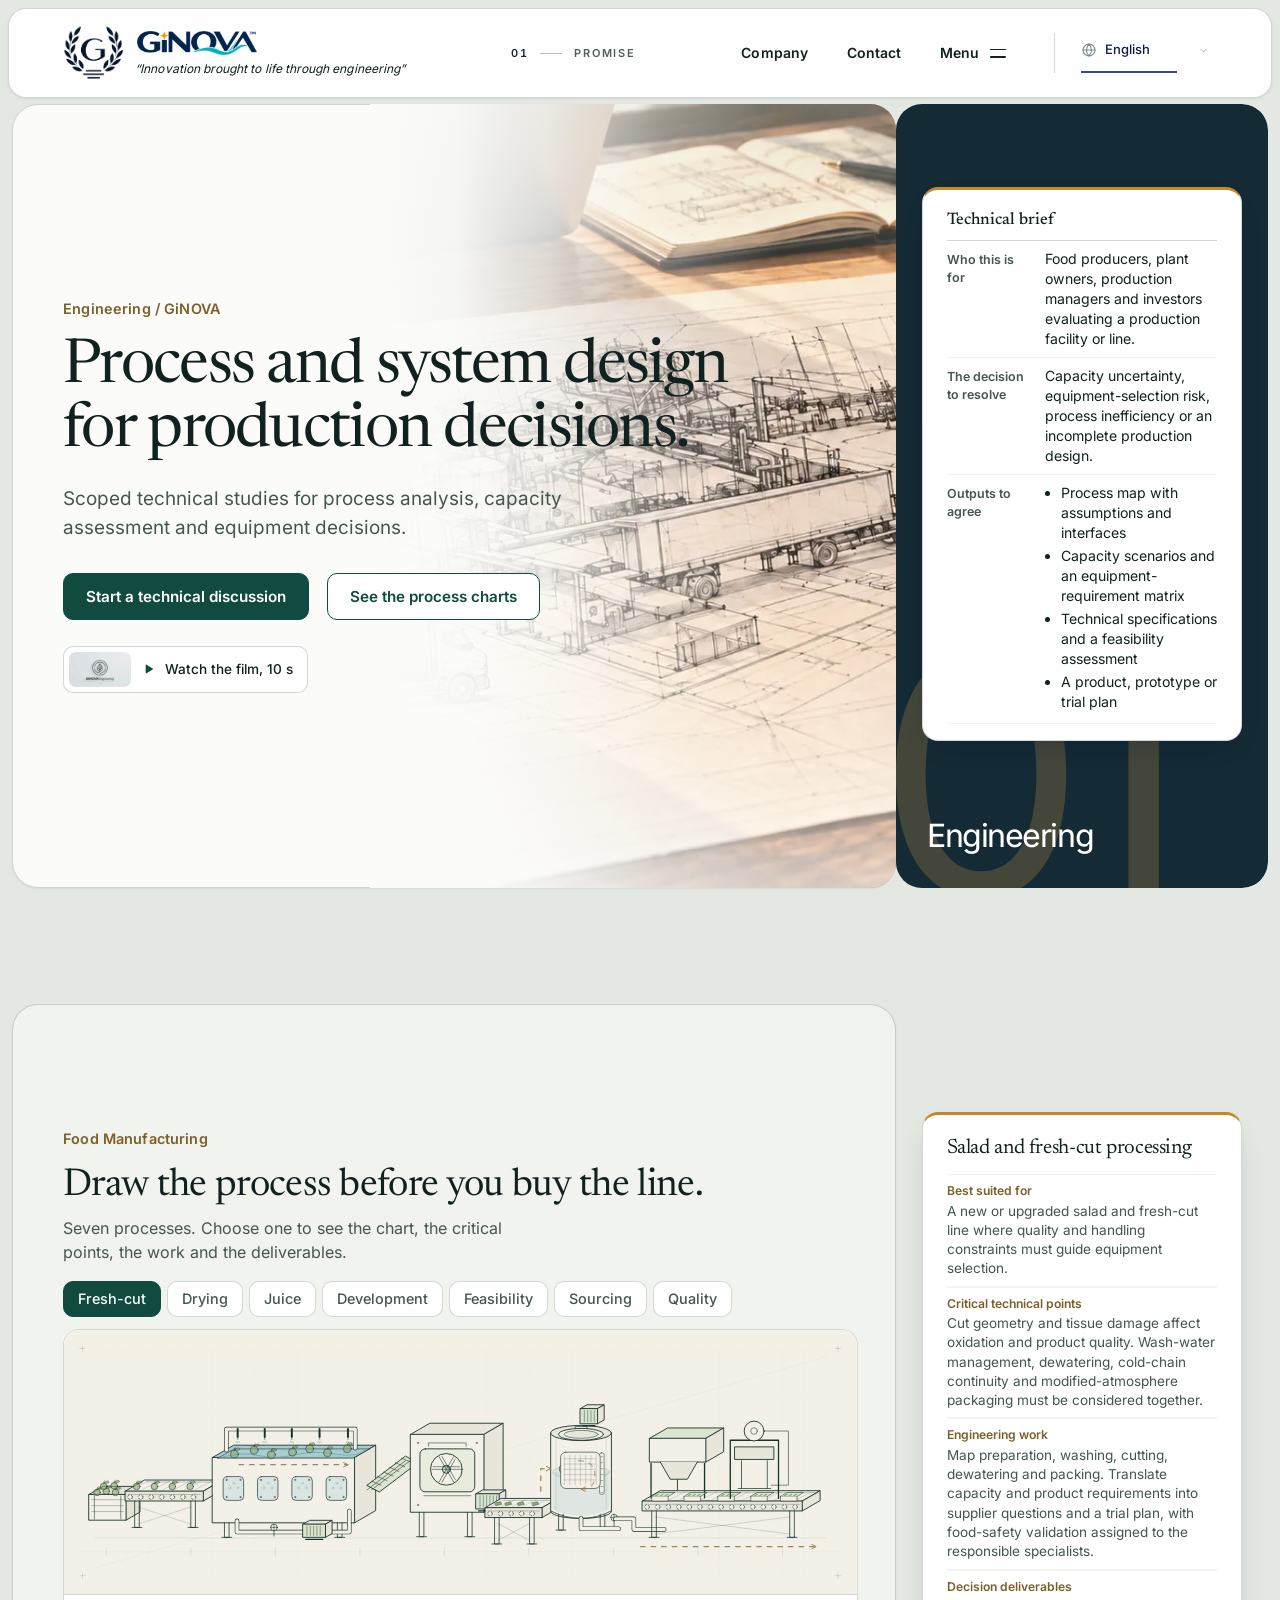
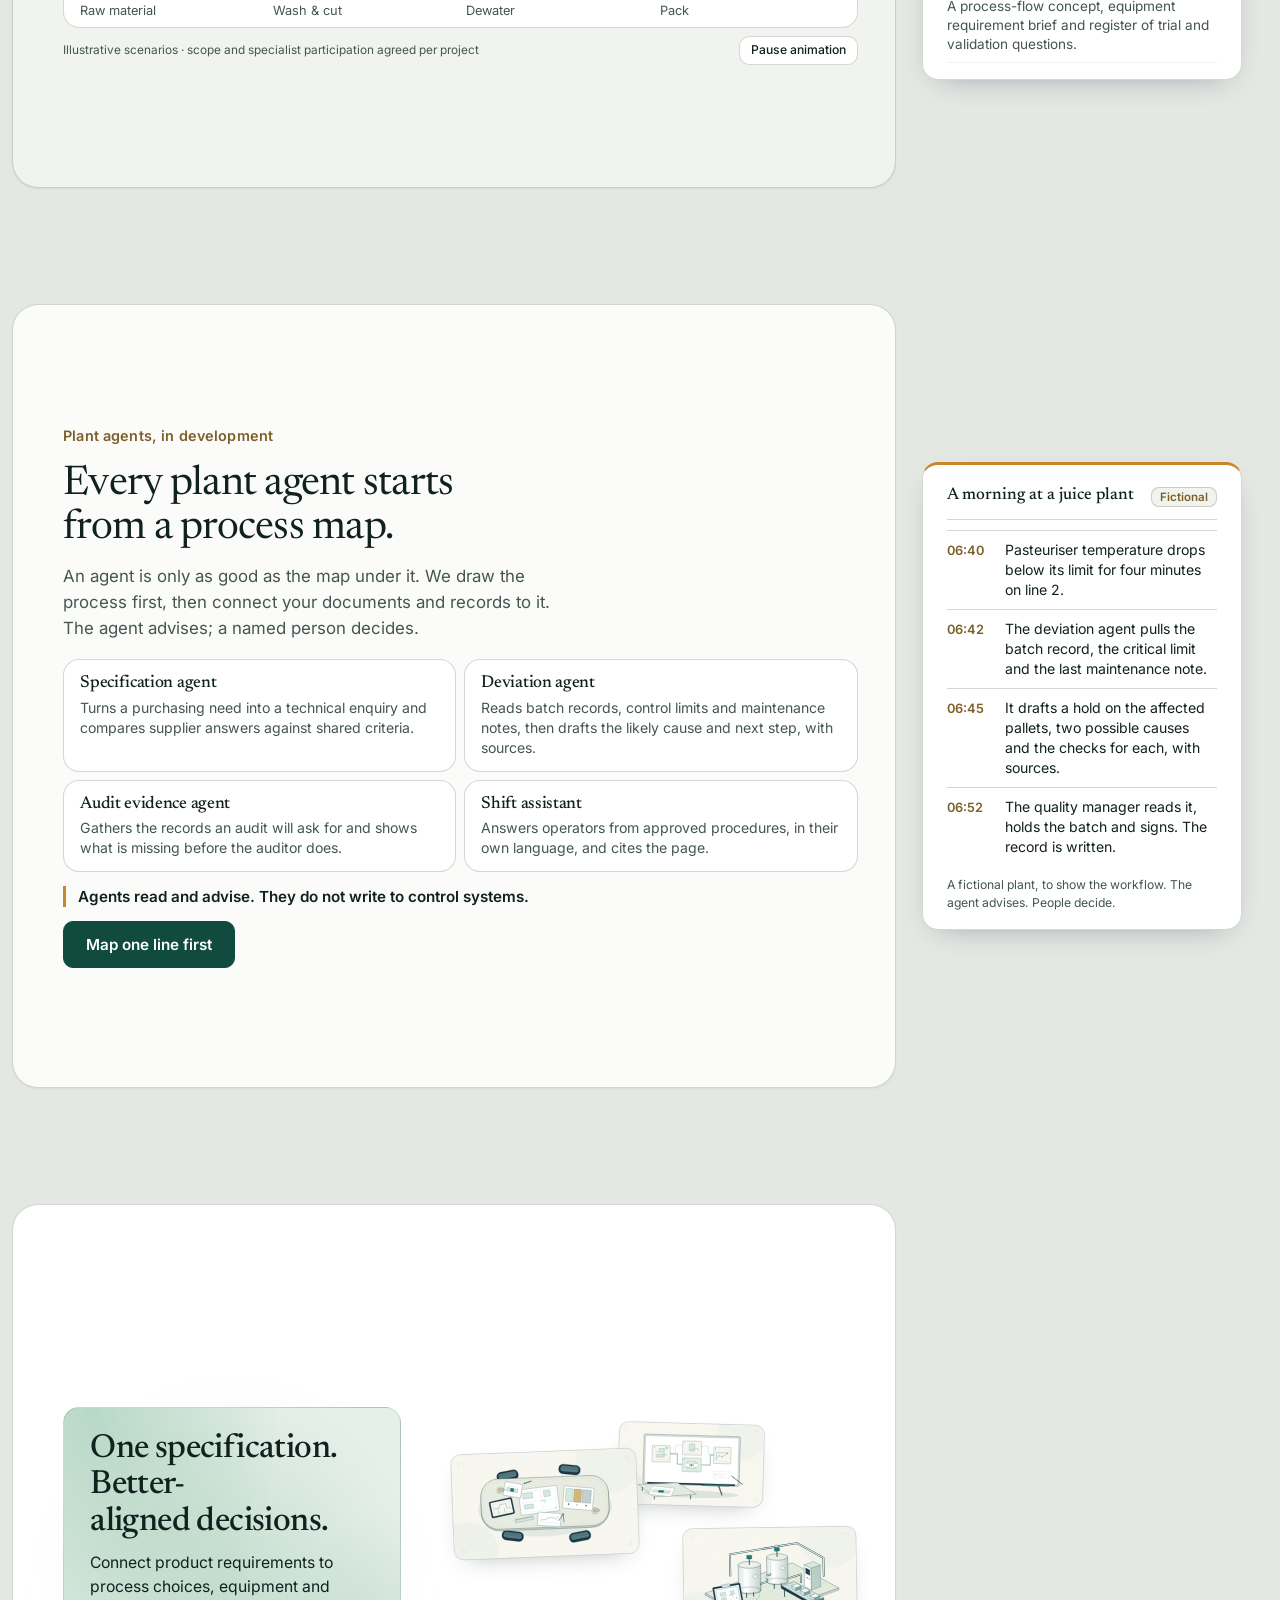
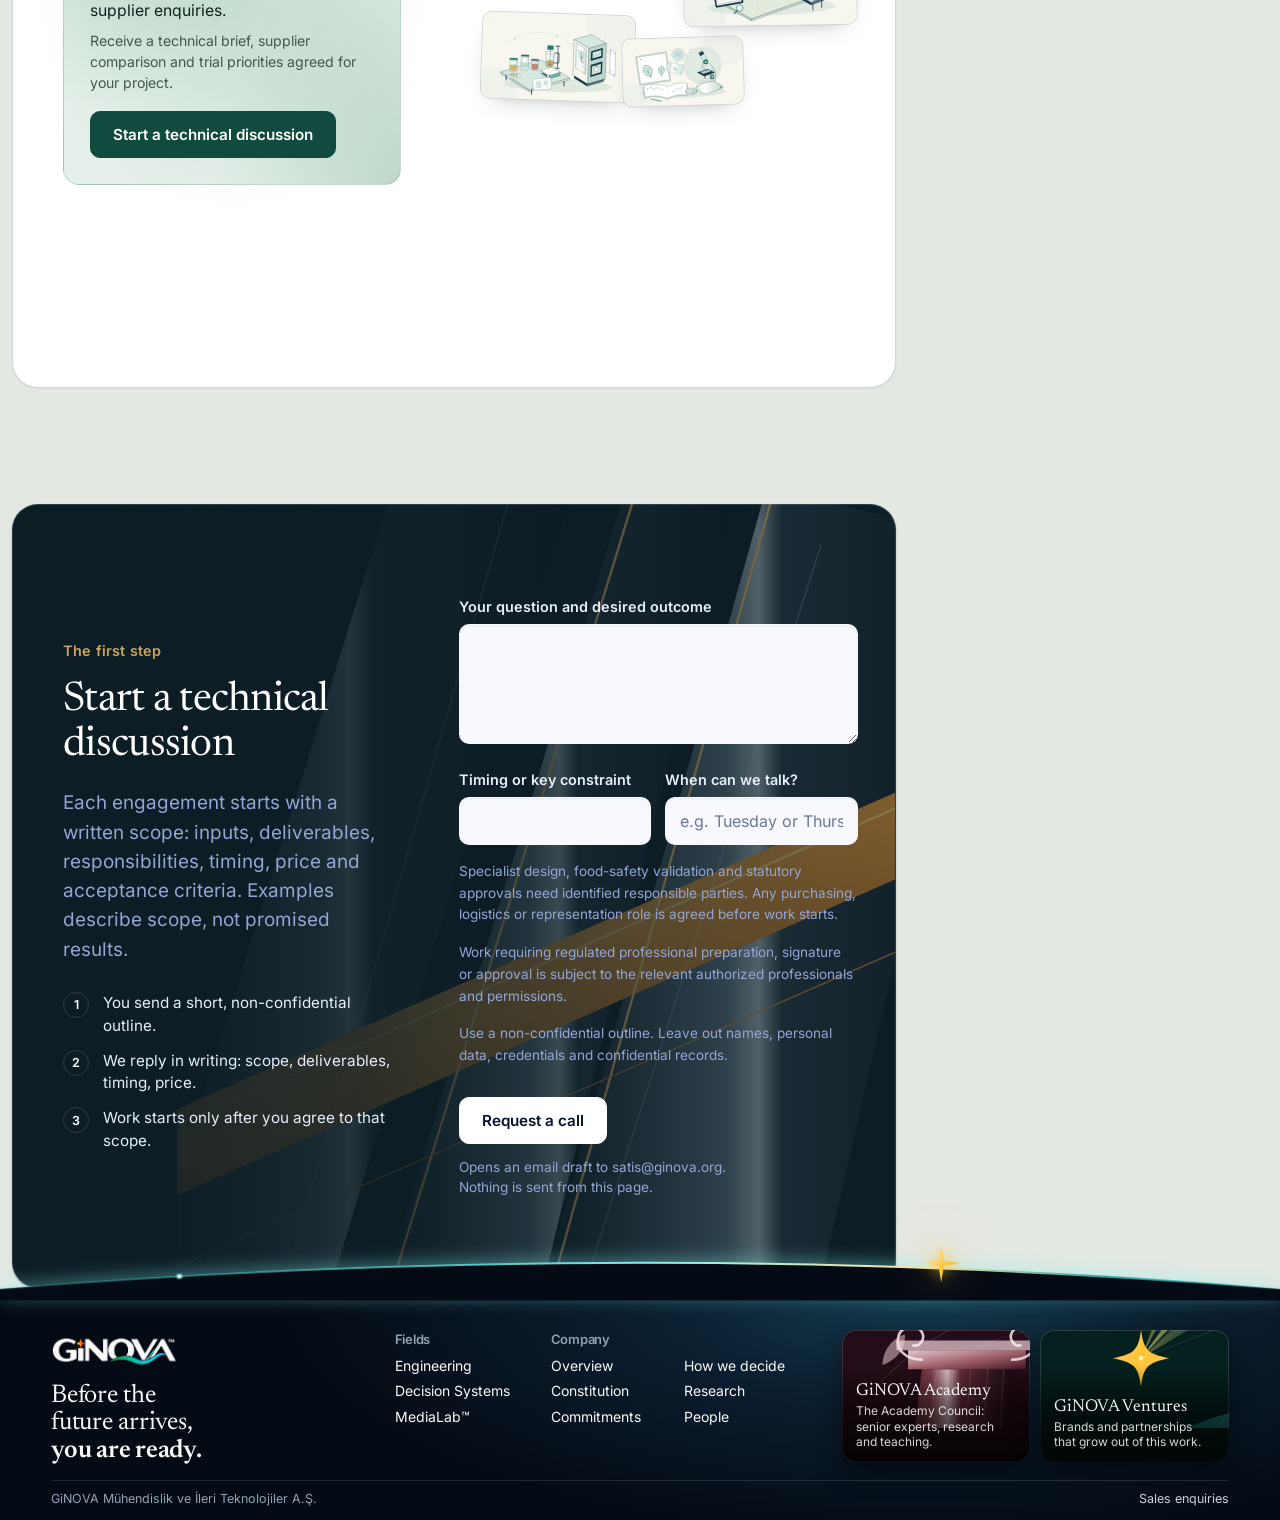
==== commit 56dad40c: "Processes: put Sourcing after Feasibility (Kunter Bey); Fresh-cut opens first Co-Authored-By: Claude" ====
--- a/index.html
+++ b/index.html
@@ -125,18 +125,15 @@
       <h2 id="h-proc" data-t="proc.h2">Draw the process before you buy the line.</h2>
       <p class="lede" data-t="proc.lede">Seven processes. Choose one to see the chart, the critical points, the work and the deliverables.</p>
       <div class="tablist proc-tabs" role="tablist" data-taria="proc.kicker" aria-label="Food Manufacturing">
-        <button role="tab" type="button" id="tp0" aria-controls="pc0 pp0" aria-selected="true"><span data-t="proc.0.s">Sourcing</span></button>
-        <button role="tab" type="button" id="tp1" aria-controls="pc1 pp1" aria-selected="false"><span data-t="proc.1.s">Fresh-cut</span></button>
+        <button role="tab" type="button" id="tp1" aria-controls="pc1 pp1" aria-selected="true"><span data-t="proc.1.s">Fresh-cut</span></button>
         <button role="tab" type="button" id="tp2" aria-controls="pc2 pp2" aria-selected="false"><span data-t="proc.2.s">Drying</span></button>
         <button role="tab" type="button" id="tp3" aria-controls="pc3 pp3" aria-selected="false"><span data-t="proc.3.s">Juice</span></button>
         <button role="tab" type="button" id="tp4" aria-controls="pc4 pp4" aria-selected="false"><span data-t="proc.4.s">Development</span></button>
         <button role="tab" type="button" id="tp5" aria-controls="pc5 pp5" aria-selected="false"><span data-t="proc.5.s">Feasibility</span></button>
+        <button role="tab" type="button" id="tp0" aria-controls="pc0 pp0" aria-selected="false"><span data-t="proc.0.s">Sourcing</span></button>
         <button role="tab" type="button" id="tp6" aria-controls="pc6 pp6" aria-selected="false"><span data-t="proc.6.s">Quality</span></button>
       </div>
-        <div class="chart" id="pc0" role="tabpanel" aria-labelledby="tp0" data-replay="sourcing">
-          <figure><div class="chart-scroll" tabindex="0" data-taria="alt.0" aria-label="Illustrative multi-port sourcing route: cargo batches are loaded and discharged by destination, then assembled with local inputs. No real service schedule is shown."><svg role="img" focusable="false" data-taria="alt.0" aria-label="Illustrative multi-port sourcing route: cargo batches are loaded and discharged by destination, then assembled with local inputs. No real service schedule is shown." viewBox="0 0 1200 400" class="process-wireframe"><rect width="1200" height="400" fill="#f3f6ef"/><defs><pattern id="r20grid" width="30" height="30" patternUnits="userSpaceOnUse"><path d="M30 0H0V30" stroke="#345448" opacity=".07" fill="none"/></pattern></defs><rect width="1200" height="400" fill="url(#r20grid)"/><g fill="#264b37" text-anchor="middle"><text x="680" y="27" font-size="15" font-weight="bold" data-t="ch.s.sourcingArchitecture">Illustrative sourcing architecture</text><text x="680" y="47" font-size="12" data-t="ch.s.productionScenario">Hypothetical sourcing and production scenario</text><path d="M85 53V76M250 53V76" stroke="#8c9e67" stroke-width="2"/><rect x="40" y="30" width="260" height="23" rx="5" fill="#e7dfc4"/><text x="170" y="46" font-size="11" data-t="ch.s.supplierInputs">Supplier inputs</text><path d="M85 118H910" stroke="#628f8a" stroke-width="3" fill="none" stroke-dasharray="7 5"/><g><rect x="37" y="76" width="96" height="64" rx="9" fill="#e3eadb" stroke="#44634b"/><path d="M55 118v-20h17v20m10 0v-28h17v28m10 0v-16h17v16" fill="none" stroke="#67805e"/><text x="85" y="164" font-size="12" font-weight="bold">PORT OF SHANGHAI</text><text x="85" y="181" font-size="12">W2–4</text></g><g><rect x="202" y="76" width="96" height="64" rx="9" fill="#e3eadb" stroke="#44634b"/><path d="M220 118v-20h17v20m10 0v-28h17v28m10 0v-16h17v16" fill="none" stroke="#67805e"/><text x="250" y="164" font-size="12" font-weight="bold">TANJUNG PRIOK</text><text x="250" y="181" font-size="12">W5–6</text></g><g><rect x="367" y="76" width="96" height="64" rx="9" fill="#e3eadb" stroke="#44634b"/><path d="M385 118v-20h17v20m10 0v-28h17v28m10 0v-16h17v16" fill="none" stroke="#67805e"/><text x="415" y="164" font-size="12" font-weight="bold">PORT OF COLOMBO</text><text x="415" y="181" font-size="12">W7–9</text></g><g><rect x="532" y="76" width="96" height="64" rx="9" fill="#e3eadb" stroke="#44634b"/><path d="M550 118v-20h17v20m10 0v-28h17v28m10 0v-16h17v16" fill="none" stroke="#67805e"/><text x="580" y="164" font-size="13" font-weight="bold">RED SEA / SUEZ</text><text x="580" y="181" font-size="12">W7–9</text></g><g><rect x="697" y="76" width="96" height="64" rx="9" fill="#e3eadb" stroke="#44634b"/><path d="M715 118v-20h17v20m10 0v-28h17v28m10 0v-16h17v16" fill="none" stroke="#67805e"/><text x="745" y="164" font-size="12" font-weight="bold">MERSIN INT. PORT</text><text x="745" y="181" font-size="12">W10–12</text></g><g><path d="M880 118v-20h17v20m10 0v-28h17v28m10 0v-16h17v16" fill="none" stroke="#67805e"/><text x="910" y="164" font-size="12" font-weight="bold">PORT OF NAPOLI</text><text x="910" y="181" font-size="12">W13–14</text></g><path d="M745 140V192M620 218L720 192M765 218L745 192" stroke="#658755" stroke-width="2" fill="none"/><text x="696" y="206" font-size="11" data-t="ch.s.synchronizedInputs">Synchronized inputs</text><g class="eng-source-pulse"><rect x="550" y="219" width="135" height="30" rx="5" fill="#e7dfc4" stroke="#8c9e67"/><rect x="698" y="219" width="150" height="30" rx="5" fill="#e7dfc4" stroke="#8c9e67"/></g><text x="617" y="238" font-size="11" data-t="ch.s.localInputs">Local inputs</text><text x="773" y="238" font-size="10.5" data-t="ch.s.documentGate">Documents / clearance review</text><text x="185" y="219" font-size="13" data-t="ch.s.sourcingSteps">Procure → Process → Assemble → Distribute</text><g id="sourcing-ship-top-route" class="eng-source-ship-manifest" stroke="#345448" fill="#c6d9d0" transform="translate(85 62)"><path d="M-22 0H22L14 11H-14Z"/><path d="M-10 0V-12H8V0M-1-12V-14" fill="none"/><g id="sourcing-onboard-cargo"/><g id="sourcing-cargo-exchange"/></g><g stroke="#345448" stroke-width="1.7" fill="#d9e3cd"><g transform="translate(430 268)" id="sourcing-forklift-background"><g class="eng-source-forklift-unload"><path d="M0 12h26V-8h-10v20m10-7h17V-25m0 35h18" fill="none"/><circle cx="5" cy="15" r="5"/><circle cx="28" cy="15" r="5"/></g></g><g transform="translate(610 255)" id="sourcing-truck-foreground"><g class="eng-source-truck-reverse"><rect width="67" height="40" y="-13" fill="#d9e3cd"/><path d="M67 7h23l10 12v8H67Z"/><circle cx="18" cy="31" r="7" fill="#f3f6ef"/><circle cx="79" cy="31" r="7" fill="#f3f6ef"/></g></g><g id="sourcing-unloaded-pallet" class="eng-source-pallet-unload" stroke="#476544" fill="#b5c69b"><rect x="610" y="260" width="23" height="17"/><path d="M608 279H636M612 282H632" fill="none"/></g></g><text x="600" y="291" font-size="12" data-t="ch.s.sourceNote" dy="1.5em">Illustrative 20-week scenario · hypothetical routes, facilities and programme · not validated lead time</text><g id="us-east-coast-ports"><path d="M1005 35L1018 80L1010 116L1023 161L1028 209L1038 263" fill="none" stroke="#9bac8b" stroke-width="2"/><path d="M1180 49V22l-4 6m4-6 4 6" fill="none" stroke="#47644c"/><text x="1180" y="17" font-size="11">N</text><g><rect x="1040" y="50" width="150" height="50" rx="8" fill="#e3eadb" stroke="#44634b"/><text x="1115" y="78" font-size="11" font-weight="bold">NEW YORK / NEW JERSEY</text><path d="M1022 75H1040" stroke="#628f8a" fill="none"/></g><g><rect x="1040" y="130" width="150" height="50" rx="8" fill="#e3eadb" stroke="#44634b"/><text x="1115" y="158" font-size="11" font-weight="bold">SAVANNAH</text><path d="M1022 155H1040" stroke="#628f8a" fill="none"/></g><g><rect x="1040" y="210" width="150" height="50" rx="8" fill="#e3eadb" stroke="#44634b"/><text x="1115" y="238" font-size="11" font-weight="bold">JACKSONVILLE</text><path d="M1022 235H1040" stroke="#628f8a" fill="none"/></g></g><g id="sourcing-manifest" fill="#38513c"><text x="185" y="247" id="sourcing-manifest-count" font-size="14">Σ 2</text><text x="185" y="267" id="sourcing-manifest-change" font-size="12">↑ A B</text><text x="185" y="282" id="sourcing-manifest-destinations" font-size="11">A → Mersin · B → Napoli</text></g></g></svg></div><figcaption><ol class="stages" dir="ltr"><li dir="auto"><span data-t="st.0.0">Producer sources</span></li><li dir="auto"><span data-t="st.0.1">Intermediate processing</span></li><li dir="auto"><span data-t="st.0.2">Storage</span></li><li dir="auto"><span data-t="st.0.3">Supply coordination</span></li></ol></figcaption></figure>
-        </div>
-        <div class="chart" id="pc1" role="tabpanel" aria-labelledby="tp1" hidden>
+        <div class="chart" id="pc1" role="tabpanel" aria-labelledby="tp1">
           <figure><div class="chart-scroll" tabindex="0" data-taria="alt.1" aria-label="Fresh produce moving through washing, cutting, dewatering and packing equipment."><svg role="img" focusable="false" data-taria="alt.1" aria-label="Fresh produce moving through washing, cutting, dewatering and packing equipment." viewBox="0 0 1200 400" fill="none" class="process-wireframe"><defs><pattern id="w1-fresh-cut-grid" width="32" height="32" patternunits="userSpaceOnUse"><path d="M32 0H0V32" fill="none" stroke="#17342c" stroke-opacity=".055" stroke-width=".7"></path></pattern><marker id="w1-fresh-cut-arrow" viewBox="0 0 8 8" refx="7" refy="4" markerwidth="5" markerheight="5" orient="auto-start-reverse"><path d="M1 1L7 4L1 7" fill="none" stroke="#9a7a47" stroke-width="1.15" stroke-linejoin="round"></path></marker></defs><g id="wire-scene-1"><rect width="1200" height="400" fill="#f3f0e8"></rect><rect x="24" y="24" width="1152" height="352" fill="url(#w1-fresh-cut-grid)"></rect><g stroke="#17342c" stroke-width="1.35" stroke-linecap="round" stroke-linejoin="round"><path d="M24 336H1176 M48 360L1156 40" stroke-opacity=".055" stroke-width=".8"></path><path d="M64 330v12" stroke-opacity=".18" stroke-width=".75"></path><path d="M192 330v12" stroke-opacity=".18" stroke-width=".75"></path><path d="M320 330v12" stroke-opacity=".18" stroke-width=".75"></path><path d="M448 330v12" stroke-opacity=".18" stroke-width=".75"></path><path d="M576 330v12" stroke-opacity=".18" stroke-width=".75"></path><path d="M704 330v12" stroke-opacity=".18" stroke-width=".75"></path><path d="M832 330v12" stroke-opacity=".18" stroke-width=".75"></path><path d="M960 330v12" stroke-opacity=".18" stroke-width=".75"></path><path d="M1088 330v12" stroke-opacity=".18" stroke-width=".75"></path><path d="M24 28h8M28 24v8" stroke-opacity=".25" stroke-width=".8"></path><path d="M1168 28h8M1172 24v8" stroke-opacity=".25" stroke-width=".8"></path><path d="M24 372h8M28 368v8" stroke-opacity=".25" stroke-width=".8"></path><path d="M1168 372h8M1172 368v8" stroke-opacity=".25" stroke-width=".8"></path><path d="M47 315H1153" stroke-opacity=".16" stroke-width=".8"></path><polygon points="38,249 59,236.82 115,236.82 94,249" fill="#dbe4ce"></polygon><polygon points="94,249 115,236.82 115,275.82 94,288" fill="#e4e2d5"></polygon><rect x="38" y="249" width="56" height="39" fill="#f3f0e8"></rect><path d="M42 257h48" stroke-width=".7" stroke-opacity=".65"></path><path d="M42 266h48" stroke-width=".7" stroke-opacity=".65"></path><path d="M42 275h48" stroke-width=".7" stroke-opacity=".65"></path><line x1="46" y1="251" x2="46" y2="286" stroke-width=".8"></line><line x1="86" y1="251" x2="86" y2="286" stroke-width=".8"></line><circle cx="50" cy="246" r="5" fill="#91aa70" fill-opacity=".58" stroke-width=".8"></circle><path d="M50 242q-1 -4 2 -5" stroke-width=".65"></path><path d="M51 240q6 -5 7 0q-4 3 -7 0" fill="#91aa70" fill-opacity=".65" stroke-width=".6"></path><circle cx="64" cy="244" r="5" fill="#91aa70" fill-opacity=".58" stroke-width=".8"></circle><path d="M64 240q-1 -4 2 -5" stroke-width=".65"></path><path d="M65 238q6 -5 7 0q-4 3 -7 0" fill="#91aa70" fill-opacity=".65" stroke-width=".6"></path><circle cx="78" cy="246" r="5" fill="#91aa70" fill-opacity=".58" stroke-width=".8"></circle><path d="M78 242q-1 -4 2 -5" stroke-width=".65"></path><path d="M79 240q6 -5 7 0q-4 3 -7 0" fill="#91aa70" fill-opacity=".65" stroke-width=".6"></path><circle cx="60" cy="237" r="5" fill="#91aa70" fill-opacity=".58" stroke-width=".8"></circle><path d="M60 233q-1 -4 2 -5" stroke-width=".65"></path><path d="M61 231q6 -5 7 0q-4 3 -7 0" fill="#91aa70" fill-opacity=".65" stroke-width=".6"></path><circle cx="76" cy="236" r="5" fill="#91aa70" fill-opacity=".58" stroke-width=".8"></circle><path d="M76 232q-1 -4 2 -5" stroke-width=".65"></path><path d="M77 230q6 -5 7 0q-4 3 -7 0" fill="#91aa70" fill-opacity=".65" stroke-width=".6"></path><polygon points="93,244 122,227.18 240,227.18 211,244" fill="#f3f0e8"></polygon><polygon points="211,244 240,227.18 240,242.18 211,259" fill="#e8e5da"></polygon><rect x="93" y="244" width="118" height="15" fill="#e8e5da"></rect><path d="M97 249h110M126 230.18h110" stroke-width=".7" stroke-opacity=".55"></path><g class="conveyor-rollers"><circle cx="100" cy="253" r="3.6" fill="#f3f0e8" stroke-width=".9"></circle><line x1="102" y1="242" x2="127" y2="229.18" stroke-width=".6" stroke-opacity=".4"></line><circle cx="116" cy="253" r="3.6" fill="#f3f0e8" stroke-width=".9"></circle><line x1="118" y1="242" x2="143" y2="229.18" stroke-width=".6" stroke-opacity=".4"></line><circle cx="132" cy="253" r="3.6" fill="#f3f0e8" stroke-width=".9"></circle><line x1="134" y1="242" x2="159" y2="229.18" stroke-width=".6" stroke-opacity=".4"></line><circle cx="148" cy="253" r="3.6" fill="#f3f0e8" stroke-width=".9"></circle><line x1="150" y1="242" x2="175" y2="229.18" stroke-width=".6" stroke-opacity=".4"></line><circle cx="164" cy="253" r="3.6" fill="#f3f0e8" stroke-width=".9"></circle><line x1="166" y1="242" x2="191" y2="229.18" stroke-width=".6" stroke-opacity=".4"></line><circle cx="180" cy="253" r="3.6" fill="#f3f0e8" stroke-width=".9"></circle><line x1="182" y1="242" x2="207" y2="229.18" stroke-width=".6" stroke-opacity=".4"></line><circle cx="196" cy="253" r="3.6" fill="#f3f0e8" stroke-width=".9"></circle><line x1="198" y1="242" x2="223" y2="229.18" stroke-width=".6" stroke-opacity=".4"></line></g><path d="M107 259v40h7v-40M103 299h15" stroke-width="1.15"></path><path d="M192 259v40h7v-40M188 299h15" stroke-width="1.15"></path><path d="M112 294L192 268M112 268L192 294" stroke-width=".65" stroke-opacity=".4"></path><circle cx="110" cy="237" r="5" fill="#91aa70" fill-opacity=".58" stroke-width=".8"></circle><path d="M110 233q-1 -4 2 -5" stroke-width=".65"></path><path d="M111 231q6 -5 7 0q-4 3 -7 0" fill="#91aa70" fill-opacity=".65" stroke-width=".6"></path><circle cx="137" cy="237" r="5" fill="#91aa70" fill-opacity=".58" stroke-width=".8"></circle><path d="M137 233q-1 -4 2 -5" stroke-width=".65"></path><path d="M138 231q6 -5 7 0q-4 3 -7 0" fill="#91aa70" fill-opacity=".65" stroke-width=".6"></path><circle cx="164" cy="237" r="5" fill="#91aa70" fill-opacity=".58" stroke-width=".8"></circle><path d="M164 233q-1 -4 2 -5" stroke-width=".65"></path><path d="M165 231q6 -5 7 0q-4 3 -7 0" fill="#91aa70" fill-opacity=".65" stroke-width=".6"></path><circle cx="191" cy="237" r="5" fill="#91aa70" fill-opacity=".58" stroke-width=".8"></circle><path d="M191 233q-1 -4 2 -5" stroke-width=".65"></path><path d="M192 231q6 -5 7 0q-4 3 -7 0" fill="#91aa70" fill-opacity=".65" stroke-width=".6"></path><polygon points="225,193 257,174.44 472,174.44 440,193" fill="#a8ccd0"></polygon><polygon points="440,193 472,174.44 472,273.44 440,292" fill="#e8e5da"></polygon><rect x="225" y="193" width="215" height="99" fill="#f3f0e8"></rect><polygon points="233,194 258,180 463,180 438,194" fill="#a8ccd0" fill-opacity=".7" stroke-width=".85"></polygon><path d="M238 193Q268 184 294 190T350 189T412 188T459 180" stroke="#6e9f9e" stroke-width="1.1"></path><circle cx="258" cy="188" r="6" fill="#91aa70" fill-opacity=".58" stroke-width=".8"></circle><path d="M258 183q-1 -4 2 -5" stroke-width=".65"></path><path d="M259 181q6 -5 7 0q-4 3 -7 0" fill="#91aa70" fill-opacity=".65" stroke-width=".6"></path><circle cx="288" cy="182" r="6" fill="#91aa70" fill-opacity=".58" stroke-width=".8"></circle><path d="M288 177q-1 -4 2 -5" stroke-width=".65"></path><path d="M289 175q6 -5 7 0q-4 3 -7 0" fill="#91aa70" fill-opacity=".65" stroke-width=".6"></path><circle cx="314" cy="189" r="6" fill="#91aa70" fill-opacity=".58" stroke-width=".8"></circle><path d="M314 184q-1 -4 2 -5" stroke-width=".65"></path><path d="M315 182q6 -5 7 0q-4 3 -7 0" fill="#91aa70" fill-opacity=".65" stroke-width=".6"></path><circle cx="346" cy="185" r="6" fill="#91aa70" fill-opacity=".58" stroke-width=".8"></circle><path d="M346 180q-1 -4 2 -5" stroke-width=".65"></path><path d="M347 178q6 -5 7 0q-4 3 -7 0" fill="#91aa70" fill-opacity=".65" stroke-width=".6"></path><circle cx="372" cy="180" r="6" fill="#91aa70" fill-opacity=".58" stroke-width=".8"></circle><path d="M372 175q-1 -4 2 -5" stroke-width=".65"></path><path d="M373 173q6 -5 7 0q-4 3 -7 0" fill="#91aa70" fill-opacity=".65" stroke-width=".6"></path><circle cx="399" cy="186" r="6" fill="#91aa70" fill-opacity=".58" stroke-width=".8"></circle><path d="M399 181q-1 -4 2 -5" stroke-width=".65"></path><path d="M400 179q6 -5 7 0q-4 3 -7 0" fill="#91aa70" fill-opacity=".65" stroke-width=".6"></path><circle cx="429" cy="180" r="6" fill="#91aa70" fill-opacity=".58" stroke-width=".8"></circle><path d="M429 175q-1 -4 2 -5" stroke-width=".65"></path><path d="M430 173q6 -5 7 0q-4 3 -7 0" fill="#91aa70" fill-opacity=".65" stroke-width=".6"></path><rect x="241" y="222" width="31" height="36" rx="6" fill="#a8ccd0" fill-opacity=".35" stroke-width="1"></rect><circle cx="246" cy="227" r="0.9" stroke-width=".75"></circle><circle cx="267" cy="227" r="0.9" stroke-width=".75"></circle><circle cx="246" cy="253" r="0.9" stroke-width=".75"></circle><circle cx="267" cy="253" r="0.9" stroke-width=".75"></circle><circle cx="251" cy="239" r="1.6" stroke="#6e9f9e" stroke-opacity=".7" stroke-width=".6"></circle><circle cx="257" cy="232" r="1.6" stroke="#6e9f9e" stroke-opacity=".7" stroke-width=".6"></circle><circle cx="263" cy="239" r="1.6" stroke="#6e9f9e" stroke-opacity=".7" stroke-width=".6"></circle><rect x="293" y="222" width="31" height="36" rx="6" fill="#a8ccd0" fill-opacity=".35" stroke-width="1"></rect><circle cx="298" cy="227" r="0.9" stroke-width=".75"></circle><circle cx="319" cy="227" r="0.9" stroke-width=".75"></circle><circle cx="298" cy="253" r="0.9" stroke-width=".75"></circle><circle cx="319" cy="253" r="0.9" stroke-width=".75"></circle><circle cx="303" cy="239" r="1.6" stroke="#6e9f9e" stroke-opacity=".7" stroke-width=".6"></circle><circle cx="309" cy="232" r="1.6" stroke="#6e9f9e" stroke-opacity=".7" stroke-width=".6"></circle><circle cx="315" cy="239" r="1.6" stroke="#6e9f9e" stroke-opacity=".7" stroke-width=".6"></circle><rect x="345" y="222" width="31" height="36" rx="6" fill="#a8ccd0" fill-opacity=".35" stroke-width="1"></rect><circle cx="350" cy="227" r="0.9" stroke-width=".75"></circle><circle cx="371" cy="227" r="0.9" stroke-width=".75"></circle><circle cx="350" cy="253" r="0.9" stroke-width=".75"></circle><circle cx="371" cy="253" r="0.9" stroke-width=".75"></circle><circle cx="355" cy="239" r="1.6" stroke="#6e9f9e" stroke-opacity=".7" stroke-width=".6"></circle><circle cx="361" cy="232" r="1.6" stroke="#6e9f9e" stroke-opacity=".7" stroke-width=".6"></circle><circle cx="367" cy="239" r="1.6" stroke="#6e9f9e" stroke-opacity=".7" stroke-width=".6"></circle><rect x="397" y="222" width="31" height="36" rx="6" fill="#a8ccd0" fill-opacity=".35" stroke-width="1"></rect><circle cx="402" cy="227" r="0.9" stroke-width=".75"></circle><circle cx="423" cy="227" r="0.9" stroke-width=".75"></circle><circle cx="402" cy="253" r="0.9" stroke-width=".75"></circle><circle cx="423" cy="253" r="0.9" stroke-width=".75"></circle><circle cx="407" cy="239" r="1.6" stroke="#6e9f9e" stroke-opacity=".7" stroke-width=".6"></circle><circle cx="413" cy="232" r="1.6" stroke="#6e9f9e" stroke-opacity=".7" stroke-width=".6"></circle><circle cx="419" cy="239" r="1.6" stroke="#6e9f9e" stroke-opacity=".7" stroke-width=".6"></circle><path d="M243 292v22h7v-22M239 314h15" stroke-width="1.15"></path><path d="M414 292v22h7v-22M410 314h15" stroke-width="1.15"></path><path d="M246 182V150H441V179" stroke="#17342c" stroke-width="6.8"></path><path d="M246 182V150H441V179" stroke="#f3f0e8" stroke-width="5"></path><path d="M263 150v12" stroke-width="3"></path><path d="M263 164l-7 17M263 164v18M263 164l7 17" stroke="#7fa5a5" stroke-dasharray="2 3" stroke-width=".8"></path><path d="M304 150v12" stroke-width="3"></path><path d="M304 164l-7 17M304 164v18M304 164l7 17" stroke="#7fa5a5" stroke-dasharray="2 3" stroke-width=".8"></path><path d="M345 150v12" stroke-width="3"></path><path d="M345 164l-7 17M345 164v18M345 164l7 17" stroke="#7fa5a5" stroke-dasharray="2 3" stroke-width=".8"></path><path d="M387 150v12" stroke-width="3"></path><path d="M387 164l-7 17M387 164v18M387 164l7 17" stroke="#7fa5a5" stroke-dasharray="2 3" stroke-width=".8"></path><path d="M430 150v12" stroke-width="3"></path><path d="M430 164l-7 17M430 164v18M430 164l7 17" stroke="#7fa5a5" stroke-dasharray="2 3" stroke-width=".8"></path><path d="M262 289V306H432V274" stroke="#17342c" stroke-width="6.8"></path><path d="M262 289V306H432V274" stroke="#f3f0e8" stroke-width="5"></path><polygon points="362,294 372,288.2 406,288.2 396,294" fill="#e8e5da"></polygon><polygon points="396,294 406,288.2 406,308.2 396,314" fill="#e8e5da"></polygon><rect x="362" y="294" width="34" height="20" fill="#dbe4ce"></rect><line x1="368" y1="297" x2="368" y2="311" stroke-width=".65"></line><line x1="373" y1="297" x2="373" y2="311" stroke-width=".65"></line><line x1="378" y1="297" x2="378" y2="311" stroke-width=".65"></line><line x1="383" y1="297" x2="383" y2="311" stroke-width=".65"></line><line x1="388" y1="297" x2="388" y2="311" stroke-width=".65"></line><path d="M366 317h26" stroke-width="2"></path><circle cx="318" cy="299" r="5" fill="#f3f0e8" stroke-width="1"></circle><path d="M313 299h10M318 294v10" stroke-width=".8"></path><line x1="318" y1="304" x2="318" y2="312" stroke-width="1"></line><path d="M265 204H430" class="flow-path" stroke="#9a7a47" stroke-width="1.9" stroke-dasharray="7 9" marker-end="url(#w1-fresh-cut-arrow)" stroke-opacity=".9"></path><path d="M459 235L517 191L536 201L478 245Z" fill="#dbe4ce"></path><path d="M459 242L517 198M466 242L524 198" stroke-width=".85"></path><path d="M466 229l14 6" stroke-width=".8"></path><path d="M475 222l14 6" stroke-width=".8"></path><path d="M484 215l14 6" stroke-width=".8"></path><path d="M493 208l14 6" stroke-width=".8"></path><path d="M502 201l14 6" stroke-width=".8"></path><path d="M511 194l14 6" stroke-width=".8"></path><polygon points="525,158 554,141.18 665,141.18 636,158" fill="#e8e5da"></polygon><polygon points="636,158 665,141.18 665,259.18 636,276" fill="#e8e5da"></polygon><rect x="525" y="158" width="111" height="118" fill="#f3f0e8"></rect><rect x="539" y="180" width="83" height="65" rx="8" fill="#dbe4ce" fill-opacity=".42"></rect><circle cx="579" cy="211" r="24" fill="#f3f0e8"></circle><circle cx="579" cy="211" r="6" fill="#dbe4ce"></circle><path d="M557 211H601M559 207H599" stroke-width=".8" transform="rotate(0 579 211)"></path><path d="M557 211H601M559 207H599" stroke-width=".8" transform="rotate(60 579 211)"></path><path d="M557 211H601M559 207H599" stroke-width=".8" transform="rotate(120 579 211)"></path><path d="M552 176V171H609V176M545 251H616" stroke-width=".8"></path><circle cx="536" cy="171" r="0.9" stroke-width=".75"></circle><circle cx="625" cy="171" r="0.9" stroke-width=".75"></circle><circle cx="536" cy="265" r="0.9" stroke-width=".75"></circle><circle cx="625" cy="265" r="0.9" stroke-width=".75"></circle><path d="M538 276v37h7v-37M534 313h15" stroke-width="1.15"></path><path d="M611 276v37h7v-37M607 313h15" stroke-width="1.15"></path><polygon points="624,248 634,242.2 669,242.2 659,248" fill="#e8e5da"></polygon><polygon points="659,248 669,242.2 669,265.2 659,271" fill="#e8e5da"></polygon><rect x="624" y="248" width="35" height="23" fill="#dbe4ce"></rect><line x1="630" y1="251" x2="630" y2="268" stroke-width=".65"></line><line x1="635" y1="251" x2="635" y2="268" stroke-width=".65"></line><line x1="640" y1="251" x2="640" y2="268" stroke-width=".65"></line><line x1="645" y1="251" x2="645" y2="268" stroke-width=".65"></line><line x1="650" y1="251" x2="650" y2="268" stroke-width=".65"></line><line x1="655" y1="251" x2="655" y2="268" stroke-width=".65"></line><path d="M628 274h27" stroke-width="2"></path><polygon points="638,269 662,255.08 748,255.08 724,269" fill="#f3f0e8"></polygon><polygon points="724,269 748,255.08 748,270.08 724,284" fill="#e8e5da"></polygon><rect x="638" y="269" width="86" height="15" fill="#e8e5da"></rect><path d="M642 274h78M666 258.08000000000004h78" stroke-width=".7" stroke-opacity=".55"></path><g class="conveyor-rollers"><circle cx="645" cy="278" r="3.6" fill="#f3f0e8" stroke-width=".9"></circle><line x1="647" y1="267" x2="667" y2="257.08000000000004" stroke-width=".6" stroke-opacity=".4"></line><circle cx="661" cy="278" r="3.6" fill="#f3f0e8" stroke-width=".9"></circle><line x1="663" y1="267" x2="683" y2="257.08000000000004" stroke-width=".6" stroke-opacity=".4"></line><circle cx="677" cy="278" r="3.6" fill="#f3f0e8" stroke-width=".9"></circle><line x1="679" y1="267" x2="699" y2="257.08000000000004" stroke-width=".6" stroke-opacity=".4"></line><circle cx="693" cy="278" r="3.6" fill="#f3f0e8" stroke-width=".9"></circle><line x1="695" y1="267" x2="715" y2="257.08000000000004" stroke-width=".6" stroke-opacity=".4"></line><circle cx="709" cy="278" r="3.6" fill="#f3f0e8" stroke-width=".9"></circle><line x1="711" y1="267" x2="731" y2="257.08000000000004" stroke-width=".6" stroke-opacity=".4"></line></g><path d="M652 284v40h7v-40M648 324h15" stroke-width="1.15"></path><path d="M705 284v40h7v-40M701 324h15" stroke-width="1.15"></path><path d="M657 319L705 293M657 293L705 319" stroke-width=".65" stroke-opacity=".4"></path><polygon points="654,266 663,264 661,260 653,262" fill="#91aa70" stroke-width=".6"></polygon><polygon points="669,266 678,264 676,260 668,262" fill="#91aa70" stroke-width=".6"></polygon><polygon points="688,266 697,264 695,260 687,262" fill="#91aa70" stroke-width=".6"></polygon><polygon points="710,266 719,264 717,260 709,262" fill="#91aa70" stroke-width=".6"></polygon><path d="M737 156v118C737 288.95 829 288.95 829 274V156" fill="#f3f0e8"></path><path d="M740 215.0v56.64Q783.0 291.25 826 271.64V215.0Z" fill="#a8ccd0" fill-opacity=".28" stroke="none"></path><ellipse cx="783.0" cy="215.0" rx="43.0" ry="10.5" fill="#a8ccd0" fill-opacity=".2" stroke-opacity=".25" stroke-width=".8"></ellipse><ellipse cx="783.0" cy="156" rx="46.0" ry="11.5" fill="#e8e5da"></ellipse><path d="M737 274Q783.0 297.0 829 274" stroke-width="1.1"></path><path d="M745 162v110M821 162v110" stroke-width=".6" stroke-opacity=".25"></path><ellipse cx="783.0" cy="154" rx="14" ry="4" fill="#f3f0e8" stroke-width="1"></ellipse><path d="M774.0 153v-7h18v7" stroke-width="1"></path><path d="M749 279v24h7v-24M745 303h15" stroke-width="1.15"></path><path d="M812 279v24h7v-24M808 303h15" stroke-width="1.15"></path><rect x="811" y="186" width="7" height="63" rx="3" fill="#f3f0e8" stroke-width=".75"></rect><line x1="813" y1="192" x2="816" y2="192" stroke-width=".55"></line><line x1="813" y1="201" x2="816" y2="201" stroke-width=".55"></line><line x1="813" y1="210" x2="816" y2="210" stroke-width=".55"></line><line x1="813" y1="219" x2="816" y2="219" stroke-width=".55"></line><line x1="813" y1="228" x2="816" y2="228" stroke-width=".55"></line><line x1="813" y1="237" x2="816" y2="237" stroke-width=".55"></line><line x1="813" y1="246" x2="816" y2="246" stroke-width=".55"></line><circle cx="758" cy="210.28" r="8" fill="#f3f0e8" stroke-width="1"></circle><circle cx="758" cy="210.28" r="6" stroke-width=".5" stroke-opacity=".5"></circle><path d="M758 210.28l3 -4" stroke-width=".8"></path><circle cx="758" cy="210.28" r="1" fill="#17342c"></circle><path d="M783.0 285v16h57.0" stroke="#17342c" stroke-width="6.8"></path><path d="M783.0 285v16h57.0" stroke="#f3f0e8" stroke-width="5"></path><circle cx="833" cy="284" r="5" fill="#f3f0e8" stroke-width="1"></circle><path d="M828 284h10M833 279v10" stroke-width=".8"></path><line x1="833" y1="289" x2="833" y2="297" stroke-width="1"></line><ellipse cx="783" cy="158" rx="34" ry="9" fill="#f3f0e8"></ellipse><ellipse cx="783" cy="158" rx="26" ry="6" fill="#dbe4ce" fill-opacity=".6" stroke-width=".8"></ellipse><rect x="752" y="185" width="60" height="55" rx="8" fill="#f3f0e8" stroke-width=".9"></rect><path d="M758 190v44" stroke-width=".55" stroke-opacity=".5"></path><path d="M766 190v44" stroke-width=".55" stroke-opacity=".5"></path><path d="M774 190v44" stroke-width=".55" stroke-opacity=".5"></path><path d="M782 190v44" stroke-width=".55" stroke-opacity=".5"></path><path d="M790 190v44" stroke-width=".55" stroke-opacity=".5"></path><path d="M798 190v44" stroke-width=".55" stroke-opacity=".5"></path><path d="M806 190v44" stroke-width=".55" stroke-opacity=".5"></path><path d="M757 195h48" stroke-width=".55" stroke-opacity=".5"></path><path d="M757 203h48" stroke-width=".55" stroke-opacity=".5"></path><path d="M757 211h48" stroke-width=".55" stroke-opacity=".5"></path><path d="M757 219h48" stroke-width=".55" stroke-opacity=".5"></path><path d="M757 227h48" stroke-width=".55" stroke-opacity=".5"></path><polygon points="782,119 792,113.2 818,113.2 808,119" fill="#e8e5da"></polygon><polygon points="808,119 818,113.2 818,136.2 808,142" fill="#e8e5da"></polygon><rect x="782" y="119" width="26" height="23" fill="#dbe4ce"></rect><line x1="788" y1="122" x2="788" y2="139" stroke-width=".65"></line><line x1="793" y1="122" x2="793" y2="139" stroke-width=".65"></line><line x1="798" y1="122" x2="798" y2="139" stroke-width=".65"></line><line x1="803" y1="122" x2="803" y2="139" stroke-width=".65"></line><path d="M786 145h18" stroke-width="2"></path><path d="M835 286H863V302H909" stroke="#17342c" stroke-width="6.8"></path><path d="M835 286H863V302H909" stroke="#f3f0e8" stroke-width="5"></path><path d="M722 244V210H737" class="flow-path" stroke="#9a7a47" stroke-width="1.9" stroke-dasharray="7 9" marker-end="url(#w1-fresh-cut-arrow)" stroke-opacity=".9"></path><path d="M779 198q25 0 25 23q0 20 -21 20" class="flow-path" stroke="#9a7a47" stroke-width="1.9" stroke-dasharray="7 9" marker-end="url(#w1-fresh-cut-arrow)" stroke-opacity=".6"></path><polygon points="876,259 903,243.34 1145,243.34 1118,259" fill="#f3f0e8"></polygon><polygon points="1118,259 1145,243.34 1145,258.34 1118,274" fill="#e8e5da"></polygon><rect x="876" y="259" width="242" height="15" fill="#e8e5da"></rect><path d="M880 264h234M907 246.34h234" stroke-width=".7" stroke-opacity=".55"></path><g class="conveyor-rollers"><circle cx="883" cy="268" r="3.6" fill="#f3f0e8" stroke-width=".9"></circle><line x1="885" y1="257" x2="908" y2="245.34" stroke-width=".6" stroke-opacity=".4"></line><circle cx="899" cy="268" r="3.6" fill="#f3f0e8" stroke-width=".9"></circle><line x1="901" y1="257" x2="924" y2="245.34" stroke-width=".6" stroke-opacity=".4"></line><circle cx="915" cy="268" r="3.6" fill="#f3f0e8" stroke-width=".9"></circle><line x1="917" y1="257" x2="940" y2="245.34" stroke-width=".6" stroke-opacity=".4"></line><circle cx="931" cy="268" r="3.6" fill="#f3f0e8" stroke-width=".9"></circle><line x1="933" y1="257" x2="956" y2="245.34" stroke-width=".6" stroke-opacity=".4"></line><circle cx="947" cy="268" r="3.6" fill="#f3f0e8" stroke-width=".9"></circle><line x1="949" y1="257" x2="972" y2="245.34" stroke-width=".6" stroke-opacity=".4"></line><circle cx="963" cy="268" r="3.6" fill="#f3f0e8" stroke-width=".9"></circle><line x1="965" y1="257" x2="988" y2="245.34" stroke-width=".6" stroke-opacity=".4"></line><circle cx="979" cy="268" r="3.6" fill="#f3f0e8" stroke-width=".9"></circle><line x1="981" y1="257" x2="1004" y2="245.34" stroke-width=".6" stroke-opacity=".4"></line><circle cx="995" cy="268" r="3.6" fill="#f3f0e8" stroke-width=".9"></circle><line x1="997" y1="257" x2="1020" y2="245.34" stroke-width=".6" stroke-opacity=".4"></line><circle cx="1011" cy="268" r="3.6" fill="#f3f0e8" stroke-width=".9"></circle><line x1="1013" y1="257" x2="1036" y2="245.34" stroke-width=".6" stroke-opacity=".4"></line><circle cx="1027" cy="268" r="3.6" fill="#f3f0e8" stroke-width=".9"></circle><line x1="1029" y1="257" x2="1052" y2="245.34" stroke-width=".6" stroke-opacity=".4"></line><circle cx="1043" cy="268" r="3.6" fill="#f3f0e8" stroke-width=".9"></circle><line x1="1045" y1="257" x2="1068" y2="245.34" stroke-width=".6" stroke-opacity=".4"></line><circle cx="1059" cy="268" r="3.6" fill="#f3f0e8" stroke-width=".9"></circle><line x1="1061" y1="257" x2="1084" y2="245.34" stroke-width=".6" stroke-opacity=".4"></line><circle cx="1075" cy="268" r="3.6" fill="#f3f0e8" stroke-width=".9"></circle><line x1="1077" y1="257" x2="1100" y2="245.34" stroke-width=".6" stroke-opacity=".4"></line><circle cx="1091" cy="268" r="3.6" fill="#f3f0e8" stroke-width=".9"></circle><line x1="1093" y1="257" x2="1116" y2="245.34" stroke-width=".6" stroke-opacity=".4"></line><circle cx="1107" cy="268" r="3.6" fill="#f3f0e8" stroke-width=".9"></circle><line x1="1109" y1="257" x2="1132" y2="245.34" stroke-width=".6" stroke-opacity=".4"></line></g><path d="M890 274v40h7v-40M886 314h15" stroke-width="1.15"></path><path d="M1099 274v40h7v-40M1095 314h15" stroke-width="1.15"></path><path d="M895 309L1099 283M895 283L1099 309" stroke-width=".65" stroke-opacity=".4"></path><polygon points="887,164 914,148.34 999,148.34 972,164" fill="#dbe4ce"></polygon><polygon points="972,164 999,148.34 999,184.34 972,200" fill="#e8e5da"></polygon><rect x="887" y="164" width="85" height="36" fill="#f3f0e8"></rect><path d="M903 200L918 226H944L959 200 M929 227V242" fill="#e8e5da"></path><path d="M889 202V254M970 202V254" stroke-width="2"></path><polygon points="890,252 900,246 925,246 915,252" fill="#dbe4ce" fill-opacity=".7" stroke-width=".8"></polygon><path d="M890 252v7h25v-7" fill="#f3f0e8" stroke-width=".8"></path><path d="M896 251l4 -2" stroke="#91aa70" stroke-width="2"></path><path d="M903 251l4 -2" stroke="#91aa70" stroke-width="2"></path><path d="M910 251l4 -2" stroke="#91aa70" stroke-width="2"></path><polygon points="939,252 949,246 974,246 964,252" fill="#dbe4ce" fill-opacity=".7" stroke-width=".8"></polygon><path d="M939 252v7h25v-7" fill="#f3f0e8" stroke-width=".8"></path><path d="M945 251l4 -2" stroke="#91aa70" stroke-width="2"></path><path d="M952 251l4 -2" stroke="#91aa70" stroke-width="2"></path><path d="M959 251l4 -2" stroke="#91aa70" stroke-width="2"></path><polygon points="990,252 1000,246 1025,246 1015,252" fill="#dbe4ce" fill-opacity=".7" stroke-width=".8"></polygon><path d="M990 252v7h25v-7" fill="#f3f0e8" stroke-width=".8"></path><path d="M996 251l4 -2" stroke="#91aa70" stroke-width="2"></path><path d="M1003 251l4 -2" stroke="#91aa70" stroke-width="2"></path><path d="M1010 251l4 -2" stroke="#91aa70" stroke-width="2"></path><polygon points="1040,252 1050,246 1075,246 1065,252" fill="#dbe4ce" fill-opacity=".7" stroke-width=".8"></polygon><path d="M1040 252v7h25v-7" fill="#f3f0e8" stroke-width=".8"></path><path d="M1046 251l4 -2" stroke="#91aa70" stroke-width="2"></path><path d="M1053 251l4 -2" stroke="#91aa70" stroke-width="2"></path><path d="M1060 251l4 -2" stroke="#91aa70" stroke-width="2"></path><polygon points="1085,252 1095,246 1120,246 1110,252" fill="#dbe4ce" fill-opacity=".7" stroke-width=".8"></polygon><path d="M1085 252v7h25v-7" fill="#f3f0e8" stroke-width=".8"></path><path d="M1091 251l4 -2" stroke="#91aa70" stroke-width="2"></path><path d="M1098 251l4 -2" stroke="#91aa70" stroke-width="2"></path><path d="M1105 251l4 -2" stroke="#91aa70" stroke-width="2"></path><path d="M1009 255V167H1082V255" stroke-width="2"></path><rect x="1016" y="177" width="59" height="19" fill="#e8e5da"></rect><path d="M1026 198V240M1065 198V240M1021 240H1070" stroke-width="1.1"></path><circle cx="1045" cy="153" r="15" fill="#f3f0e8"></circle><circle cx="1045" cy="153" r="5" stroke-width=".8"></circle><path d="M1060 153H1097V235H1071" stroke-width=".85"></path><path d="M873 328H1139" class="flow-path" stroke="#9a7a47" stroke-width="1.9" stroke-dasharray="7 9" marker-end="url(#w1-fresh-cut-arrow)" stroke-opacity=".9"></path></g></g></svg></div><figcaption><ol class="stages" dir="ltr"><li dir="auto"><span data-t="st.1.0">Raw material</span></li><li dir="auto"><span data-t="st.1.1">Wash &amp; cut</span></li><li dir="auto"><span data-t="st.1.2">Dewater</span></li><li dir="auto"><span data-t="st.1.3">Pack</span></li></ol></figcaption></figure>
         </div>
         <div class="chart" id="pc2" role="tabpanel" aria-labelledby="tp2" hidden>
@@ -150,6 +147,9 @@
         </div>
         <div class="chart" id="pc5" role="tabpanel" aria-labelledby="tp5" hidden>
           <figure><div class="chart-scroll" tabindex="0" data-taria="alt.5" aria-label="A site envelope with equipment alternatives, utility interfaces and an implementation sequence."><svg role="img" focusable="false" data-taria="alt.5" aria-label="A site envelope with equipment alternatives, utility interfaces and an implementation sequence." viewBox="0 0 1200 400" fill="none" class="process-wireframe"><defs><pattern id="w5-feasibility-grid" width="32" height="32" patternunits="userSpaceOnUse"><path d="M32 0H0V32" fill="none" stroke="#17342c" stroke-opacity=".055" stroke-width=".7"></path></pattern><marker id="w5-feasibility-arrow" viewBox="0 0 8 8" refx="7" refy="4" markerwidth="5" markerheight="5" orient="auto-start-reverse"><path d="M1 1L7 4L1 7" fill="none" stroke="#9a7a47" stroke-width="1.15" stroke-linejoin="round"></path></marker></defs><g id="wire-scene-5"><rect width="1200" height="400" fill="#f3f0e8"></rect><rect x="24" y="24" width="1152" height="352" fill="url(#w5-feasibility-grid)"></rect><g stroke="#17342c" stroke-width="1.35" stroke-linecap="round" stroke-linejoin="round"><path d="M24 336H1176 M48 360L1156 40" stroke-opacity=".055" stroke-width=".8"></path><path d="M64 330v12" stroke-opacity=".18" stroke-width=".75"></path><path d="M192 330v12" stroke-opacity=".18" stroke-width=".75"></path><path d="M320 330v12" stroke-opacity=".18" stroke-width=".75"></path><path d="M448 330v12" stroke-opacity=".18" stroke-width=".75"></path><path d="M576 330v12" stroke-opacity=".18" stroke-width=".75"></path><path d="M704 330v12" stroke-opacity=".18" stroke-width=".75"></path><path d="M832 330v12" stroke-opacity=".18" stroke-width=".75"></path><path d="M960 330v12" stroke-opacity=".18" stroke-width=".75"></path><path d="M1088 330v12" stroke-opacity=".18" stroke-width=".75"></path><path d="M24 28h8M28 24v8" stroke-opacity=".25" stroke-width=".8"></path><path d="M1168 28h8M1172 24v8" stroke-opacity=".25" stroke-width=".8"></path><path d="M24 372h8M28 368v8" stroke-opacity=".25" stroke-width=".8"></path><path d="M1168 372h8M1172 368v8" stroke-opacity=".25" stroke-width=".8"></path><g stroke-opacity=".47" stroke-width="1"><polygon points="46,272 170,93 1029,93 1154,272 1054,329 146,329" fill="#e8e5da" fill-opacity=".14"></polygon><path d="M46 272V153L170 48H1029L1154 153V272M46 153H1154M170 48V93M1029 48V93 M146 329V208M1054 329V208"></path><path d="M272 153V282M272 153L316 94" stroke-width=".7" stroke-opacity=".5"></path><path d="M487 153V282M487 153L531 94" stroke-width=".7" stroke-opacity=".5"></path><path d="M703 153V282M703 153L747 94" stroke-width=".7" stroke-opacity=".5"></path><path d="M917 153V282M917 153L961 94" stroke-width=".7" stroke-opacity=".5"></path><path d="M104 285H1099 M132 246H1068 M159 207H1041" stroke-width=".55" stroke-opacity=".35"></path></g><g stroke-opacity=".3" stroke-dasharray="5 6" stroke-width="1"><polygon points="174,161 201,145.34 340,145.34 313,161" fill="none"></polygon><polygon points="313,161 340,145.34 340,198.34 313,214" fill="none"></polygon><rect x="174" y="161" width="139" height="53" fill="none"></rect><polygon points="361,161 388,145.34 542,145.34 515,161" fill="none"></polygon><polygon points="515,161 542,145.34 542,198.34 515,214" fill="none"></polygon><rect x="361" y="161" width="154" height="53" fill="none"></rect><polygon points="565,160 592,144.34 743,144.34 716,160" fill="none"></polygon><polygon points="716,160 743,144.34 743,198.34 716,214" fill="none"></polygon><rect x="565" y="160" width="151" height="54" fill="none"></rect><path d="M319 195H348M521 195H551M720 195H763"></path><ellipse cx="825" cy="156" rx="41" ry="11"></ellipse><path d="M784 156V214Q825 235 866 214V156"></path></g><polygon points="169,264 192,250.66 329,250.66 306,264" fill="#f3f0e8"></polygon><polygon points="306,264 329,250.66 329,265.66 306,279" fill="#e8e5da"></polygon><rect x="169" y="264" width="137" height="15" fill="#e8e5da"></rect><path d="M173 269h129M196 253.66h129" stroke-width=".7" stroke-opacity=".55"></path><g class="conveyor-rollers"><circle cx="176" cy="273" r="3.6" fill="#f3f0e8" stroke-width=".9"></circle><line x1="178" y1="262" x2="197" y2="252.66" stroke-width=".6" stroke-opacity=".4"></line><circle cx="192" cy="273" r="3.6" fill="#f3f0e8" stroke-width=".9"></circle><line x1="194" y1="262" x2="213" y2="252.66" stroke-width=".6" stroke-opacity=".4"></line><circle cx="208" cy="273" r="3.6" fill="#f3f0e8" stroke-width=".9"></circle><line x1="210" y1="262" x2="229" y2="252.66" stroke-width=".6" stroke-opacity=".4"></line><circle cx="224" cy="273" r="3.6" fill="#f3f0e8" stroke-width=".9"></circle><line x1="226" y1="262" x2="245" y2="252.66" stroke-width=".6" stroke-opacity=".4"></line><circle cx="240" cy="273" r="3.6" fill="#f3f0e8" stroke-width=".9"></circle><line x1="242" y1="262" x2="261" y2="252.66" stroke-width=".6" stroke-opacity=".4"></line><circle cx="256" cy="273" r="3.6" fill="#f3f0e8" stroke-width=".9"></circle><line x1="258" y1="262" x2="277" y2="252.66" stroke-width=".6" stroke-opacity=".4"></line><circle cx="272" cy="273" r="3.6" fill="#f3f0e8" stroke-width=".9"></circle><line x1="274" y1="262" x2="293" y2="252.66" stroke-width=".6" stroke-opacity=".4"></line><circle cx="288" cy="273" r="3.6" fill="#f3f0e8" stroke-width=".9"></circle><line x1="290" y1="262" x2="309" y2="252.66" stroke-width=".6" stroke-opacity=".4"></line></g><circle cx="186" cy="257" r="5" fill="#91aa70" fill-opacity=".58" stroke-width=".8"></circle><path d="M186 253q-1 -4 2 -5" stroke-width=".65"></path><path d="M187 251q6 -5 7 0q-4 3 -7 0" fill="#91aa70" fill-opacity=".65" stroke-width=".6"></path><circle cx="213" cy="257" r="5" fill="#91aa70" fill-opacity=".58" stroke-width=".8"></circle><path d="M213 253q-1 -4 2 -5" stroke-width=".65"></path><path d="M214 251q6 -5 7 0q-4 3 -7 0" fill="#91aa70" fill-opacity=".65" stroke-width=".6"></path><circle cx="240" cy="257" r="5" fill="#91aa70" fill-opacity=".58" stroke-width=".8"></circle><path d="M240 253q-1 -4 2 -5" stroke-width=".65"></path><path d="M241 251q6 -5 7 0q-4 3 -7 0" fill="#91aa70" fill-opacity=".65" stroke-width=".6"></path><circle cx="267" cy="257" r="5" fill="#91aa70" fill-opacity=".58" stroke-width=".8"></circle><path d="M267 253q-1 -4 2 -5" stroke-width=".65"></path><path d="M268 251q6 -5 7 0q-4 3 -7 0" fill="#91aa70" fill-opacity=".65" stroke-width=".6"></path><circle cx="294" cy="257" r="5" fill="#91aa70" fill-opacity=".58" stroke-width=".8"></circle><path d="M294 253q-1 -4 2 -5" stroke-width=".65"></path><path d="M295 251q6 -5 7 0q-4 3 -7 0" fill="#91aa70" fill-opacity=".65" stroke-width=".6"></path><polygon points="209,225 227,214.56 285,214.56 267,225" fill="#dbe4ce"></polygon><polygon points="209,225 267,225 248.44,254 227.56,254" fill="#f3f0e8"></polygon><polygon points="267,225 285,214.56 255.64,249.86 248.44,254" fill="#e8e5da"></polygon><path d="M215 230L229.88 249M261 230L246.12 249" stroke-width=".6" stroke-opacity=".3"></path><rect x="227.56" y="254" width="20.88" height="12" fill="#e8e5da"></rect><polygon points="335,218 362,202.34 478,202.34 451,218" fill="#dbe4ce"></polygon><polygon points="451,218 478,202.34 478,271.34 451,287" fill="#e8e5da"></polygon><rect x="335" y="218" width="116" height="69" fill="#f3f0e8"></rect><rect x="348" y="231" width="86" height="39" rx="3" fill="#a8ccd0" fill-opacity=".25" stroke-width=".8"></rect><path d="M350 280H437M361 232v36M380 232v36M400 232v36M419 232v36" stroke-width=".6" stroke-opacity=".5"></path><polygon points="444,264 454,258.2 479,258.2 469,264" fill="#e8e5da"></polygon><polygon points="469,264 479,258.2 479,278.2 469,284" fill="#e8e5da"></polygon><rect x="444" y="264" width="25" height="20" fill="#dbe4ce"></rect><line x1="450" y1="267" x2="450" y2="281" stroke-width=".65"></line><line x1="455" y1="267" x2="455" y2="281" stroke-width=".65"></line><line x1="460" y1="267" x2="460" y2="281" stroke-width=".65"></line><line x1="465" y1="267" x2="465" y2="281" stroke-width=".65"></line><path d="M448 287h17" stroke-width="2"></path><polygon points="465,268 487,255.24 577,255.24 555,268" fill="#f3f0e8"></polygon><polygon points="555,268 577,255.24 577,270.24 555,283" fill="#e8e5da"></polygon><rect x="465" y="268" width="90" height="15" fill="#e8e5da"></rect><path d="M469 273h82M491 258.24h82" stroke-width=".7" stroke-opacity=".55"></path><g class="conveyor-rollers"><circle cx="472" cy="277" r="3.6" fill="#f3f0e8" stroke-width=".9"></circle><line x1="474" y1="266" x2="492" y2="257.24" stroke-width=".6" stroke-opacity=".4"></line><circle cx="488" cy="277" r="3.6" fill="#f3f0e8" stroke-width=".9"></circle><line x1="490" y1="266" x2="508" y2="257.24" stroke-width=".6" stroke-opacity=".4"></line><circle cx="504" cy="277" r="3.6" fill="#f3f0e8" stroke-width=".9"></circle><line x1="506" y1="266" x2="524" y2="257.24" stroke-width=".6" stroke-opacity=".4"></line><circle cx="520" cy="277" r="3.6" fill="#f3f0e8" stroke-width=".9"></circle><line x1="522" y1="266" x2="540" y2="257.24" stroke-width=".6" stroke-opacity=".4"></line><circle cx="536" cy="277" r="3.6" fill="#f3f0e8" stroke-width=".9"></circle><line x1="538" y1="266" x2="556" y2="257.24" stroke-width=".6" stroke-opacity=".4"></line></g><circle cx="482" cy="261" r="5" fill="#dfbd59" fill-opacity=".58" stroke-width=".8"></circle><path d="M482 257q-1 -4 2 -5" stroke-width=".65"></path><path d="M483 255q6 -5 7 0q-4 3 -7 0" fill="#91aa70" fill-opacity=".65" stroke-width=".6"></path><circle cx="509" cy="261" r="5" fill="#dfbd59" fill-opacity=".58" stroke-width=".8"></circle><path d="M509 257q-1 -4 2 -5" stroke-width=".65"></path><path d="M510 255q6 -5 7 0q-4 3 -7 0" fill="#91aa70" fill-opacity=".65" stroke-width=".6"></path><circle cx="536" cy="261" r="5" fill="#dfbd59" fill-opacity=".58" stroke-width=".8"></circle><path d="M536 257q-1 -4 2 -5" stroke-width=".65"></path><path d="M537 255q6 -5 7 0q-4 3 -7 0" fill="#91aa70" fill-opacity=".65" stroke-width=".6"></path><polygon points="574,209 605,191.02 768,191.02 737,209" fill="#dbe4ce"></polygon><polygon points="737,209 768,191.02 768,275.02 737,293" fill="#e8e5da"></polygon><rect x="574" y="209" width="163" height="84" fill="#f3f0e8"></rect><rect x="587" y="222" width="60" height="57" fill="#e8e5da"></rect><rect x="655" y="222" width="65" height="57" fill="#f3f0e8"></rect><path d="M640 243v16M662 243v16M590 238H642M590 253H642M590 269H642" stroke-width=".8"></path><circle cx="583" cy="218" r="0.9" stroke-width=".75"></circle><circle cx="728" cy="218" r="0.9" stroke-width=".75"></circle><circle cx="583" cy="282" r="0.9" stroke-width=".75"></circle><circle cx="728" cy="282" r="0.9" stroke-width=".75"></circle><path d="M791 204v80C791 295.8625 864 295.8625 864 284V204" fill="#f3f0e8"></path><path d="M794 244.0v38.4Q827.5 297.6875 861 282.4V244.0Z" fill="#a8ccd0" fill-opacity=".28" stroke="none"></path><ellipse cx="827.5" cy="244.0" rx="33.5" ry="8.125" fill="#a8ccd0" fill-opacity=".2" stroke-opacity=".25" stroke-width=".8"></ellipse><ellipse cx="827.5" cy="204" rx="36.5" ry="9.125" fill="#e8e5da"></ellipse><path d="M791 284Q827.5 302.25 864 284" stroke-width="1.1"></path><path d="M799 210v72M856 210v72" stroke-width=".6" stroke-opacity=".25"></path><ellipse cx="827.5" cy="202" rx="14" ry="4" fill="#f3f0e8" stroke-width="1"></ellipse><path d="M818.5 201v-7h18v7" stroke-width="1"></path><path d="M803 289v24h7v-24M799 313h15" stroke-width="1.15"></path><path d="M847 289v24h7v-24M843 313h15" stroke-width="1.15"></path><rect x="846" y="234" width="7" height="25" rx="3" fill="#f3f0e8" stroke-width=".75"></rect><line x1="848" y1="240" x2="851" y2="240" stroke-width=".55"></line><line x1="848" y1="249" x2="851" y2="249" stroke-width=".55"></line><line x1="848" y1="258" x2="851" y2="258" stroke-width=".55"></line><circle cx="812" cy="240.8" r="8" fill="#f3f0e8" stroke-width="1"></circle><circle cx="812" cy="240.8" r="6" stroke-width=".5" stroke-opacity=".5"></circle><path d="M812 240.8l3 -4" stroke-width=".8"></path><circle cx="812" cy="240.8" r="1" fill="#17342c"></circle><path d="M827.5 295v16h47.5" stroke="#17342c" stroke-width="6.8"></path><path d="M827.5 295v16h47.5" stroke="#f3f0e8" stroke-width="5"></path><circle cx="868" cy="294" r="5" fill="#f3f0e8" stroke-width="1"></circle><path d="M863 294h10M868 289v10" stroke-width=".8"></path><line x1="868" y1="299" x2="868" y2="307" stroke-width="1"></line><polygon points="911,274 935,260.08 1082,260.08 1058,274" fill="#f3f0e8"></polygon><polygon points="1058,274 1082,260.08 1082,275.08 1058,289" fill="#e8e5da"></polygon><rect x="911" y="274" width="147" height="15" fill="#e8e5da"></rect><path d="M915 279h139M939 263.08h139" stroke-width=".7" stroke-opacity=".55"></path><g class="conveyor-rollers"><circle cx="918" cy="283" r="3.6" fill="#f3f0e8" stroke-width=".9"></circle><line x1="920" y1="272" x2="940" y2="262.08" stroke-width=".6" stroke-opacity=".4"></line><circle cx="934" cy="283" r="3.6" fill="#f3f0e8" stroke-width=".9"></circle><line x1="936" y1="272" x2="956" y2="262.08" stroke-width=".6" stroke-opacity=".4"></line><circle cx="950" cy="283" r="3.6" fill="#f3f0e8" stroke-width=".9"></circle><line x1="952" y1="272" x2="972" y2="262.08" stroke-width=".6" stroke-opacity=".4"></line><circle cx="966" cy="283" r="3.6" fill="#f3f0e8" stroke-width=".9"></circle><line x1="968" y1="272" x2="988" y2="262.08" stroke-width=".6" stroke-opacity=".4"></line><circle cx="982" cy="283" r="3.6" fill="#f3f0e8" stroke-width=".9"></circle><line x1="984" y1="272" x2="1004" y2="262.08" stroke-width=".6" stroke-opacity=".4"></line><circle cx="998" cy="283" r="3.6" fill="#f3f0e8" stroke-width=".9"></circle><line x1="1000" y1="272" x2="1020" y2="262.08" stroke-width=".6" stroke-opacity=".4"></line><circle cx="1014" cy="283" r="3.6" fill="#f3f0e8" stroke-width=".9"></circle><line x1="1016" y1="272" x2="1036" y2="262.08" stroke-width=".6" stroke-opacity=".4"></line><circle cx="1030" cy="283" r="3.6" fill="#f3f0e8" stroke-width=".9"></circle><line x1="1032" y1="272" x2="1052" y2="262.08" stroke-width=".6" stroke-opacity=".4"></line><circle cx="1046" cy="283" r="3.6" fill="#f3f0e8" stroke-width=".9"></circle><line x1="1048" y1="272" x2="1068" y2="262.08" stroke-width=".6" stroke-opacity=".4"></line></g><rect x="923" y="251" width="12" height="20" rx="2" fill="#f3f0e8" stroke-width=".85"></rect><rect x="925" y="259.0" width="8" height="10.4" fill="#dfbd59" fill-opacity=".55" stroke="none"></rect><ellipse cx="929" cy="251" rx="6" ry="2.5" fill="#e8e5da" stroke-width=".8"></ellipse><ellipse cx="929" cy="271" rx="5" ry="2" stroke-width=".55"></ellipse><path d="M922 249h14" stroke-width="1"></path><rect x="957" y="251" width="12" height="20" rx="2" fill="#f3f0e8" stroke-width=".85"></rect><rect x="959" y="259.0" width="8" height="10.4" fill="#dfbd59" fill-opacity=".55" stroke="none"></rect><ellipse cx="963" cy="251" rx="6" ry="2.5" fill="#e8e5da" stroke-width=".8"></ellipse><ellipse cx="963" cy="271" rx="5" ry="2" stroke-width=".55"></ellipse><path d="M956 249h14" stroke-width="1"></path><rect x="991" y="251" width="12" height="20" rx="2" fill="#f3f0e8" stroke-width=".85"></rect><rect x="993" y="259.0" width="8" height="10.4" fill="#dfbd59" fill-opacity=".55" stroke="none"></rect><ellipse cx="997" cy="251" rx="6" ry="2.5" fill="#e8e5da" stroke-width=".8"></ellipse><ellipse cx="997" cy="271" rx="5" ry="2" stroke-width=".55"></ellipse><path d="M990 249h14" stroke-width="1"></path><rect x="1025" y="251" width="12" height="20" rx="2" fill="#f3f0e8" stroke-width=".85"></rect><rect x="1027" y="259.0" width="8" height="10.4" fill="#dfbd59" fill-opacity=".55" stroke="none"></rect><ellipse cx="1031" cy="251" rx="6" ry="2.5" fill="#e8e5da" stroke-width=".8"></ellipse><ellipse cx="1031" cy="271" rx="5" ry="2" stroke-width=".55"></ellipse><path d="M1024 249h14" stroke-width="1"></path><path d="M204 101H976V226" stroke="#17342c" stroke-width="6.8"></path><path d="M204 101H976V226" stroke="#f3f0e8" stroke-width="5"></path><path d="M379 104V208" stroke="#17342c" stroke-width="5.8"></path><path d="M379 104V208" stroke="#f3f0e8" stroke-width="4"></path><circle cx="379" cy="123" r="5" fill="#f3f0e8" stroke-width="1"></circle><path d="M374 123h10M379 118v10" stroke-width=".8"></path><line x1="379" y1="128" x2="379" y2="136" stroke-width="1"></line><circle cx="379" cy="212" r="5" fill="#f3f0e8" stroke="#9a7a47" stroke-width="1.3"></circle><path d="M661 104V197" stroke="#17342c" stroke-width="5.8"></path><path d="M661 104V197" stroke="#f3f0e8" stroke-width="4"></path><circle cx="661" cy="123" r="5" fill="#f3f0e8" stroke-width="1"></circle><path d="M656 123h10M661 118v10" stroke-width=".8"></path><line x1="661" y1="128" x2="661" y2="136" stroke-width="1"></line><circle cx="661" cy="201" r="5" fill="#f3f0e8" stroke="#9a7a47" stroke-width="1.3"></circle><path d="M824 104V187" stroke="#17342c" stroke-width="5.8"></path><path d="M824 104V187" stroke="#f3f0e8" stroke-width="4"></path><circle cx="824" cy="123" r="5" fill="#f3f0e8" stroke-width="1"></circle><path d="M819 123h10M824 118v10" stroke-width=".8"></path><line x1="824" y1="128" x2="824" y2="136" stroke-width="1"></line><circle cx="824" cy="191" r="5" fill="#f3f0e8" stroke="#9a7a47" stroke-width="1.3"></circle><path d="M183 82H973V212" stroke="#9a7a47" stroke-width="1.15" stroke-dasharray="3 5" stroke-opacity=".6"></path><path d="M152 310H1089M152 316H1089" stroke-width=".7" stroke-opacity=".6"></path><path d="M160 311l4 4" stroke-width=".6" stroke-opacity=".4"></path><path d="M178 311l4 4" stroke-width=".6" stroke-opacity=".4"></path><path d="M196 311l4 4" stroke-width=".6" stroke-opacity=".4"></path><path d="M214 311l4 4" stroke-width=".6" stroke-opacity=".4"></path><path d="M232 311l4 4" stroke-width=".6" stroke-opacity=".4"></path><path d="M250 311l4 4" stroke-width=".6" stroke-opacity=".4"></path><path d="M268 311l4 4" stroke-width=".6" stroke-opacity=".4"></path><path d="M286 311l4 4" stroke-width=".6" stroke-opacity=".4"></path><path d="M304 311l4 4" stroke-width=".6" stroke-opacity=".4"></path><path d="M322 311l4 4" stroke-width=".6" stroke-opacity=".4"></path><path d="M340 311l4 4" stroke-width=".6" stroke-opacity=".4"></path><path d="M358 311l4 4" stroke-width=".6" stroke-opacity=".4"></path><path d="M376 311l4 4" stroke-width=".6" stroke-opacity=".4"></path><path d="M394 311l4 4" stroke-width=".6" stroke-opacity=".4"></path><path d="M412 311l4 4" stroke-width=".6" stroke-opacity=".4"></path><path d="M430 311l4 4" stroke-width=".6" stroke-opacity=".4"></path><path d="M448 311l4 4" stroke-width=".6" stroke-opacity=".4"></path><path d="M466 311l4 4" stroke-width=".6" stroke-opacity=".4"></path><path d="M484 311l4 4" stroke-width=".6" stroke-opacity=".4"></path><path d="M502 311l4 4" stroke-width=".6" stroke-opacity=".4"></path><path d="M520 311l4 4" stroke-width=".6" stroke-opacity=".4"></path><path d="M538 311l4 4" stroke-width=".6" stroke-opacity=".4"></path><path d="M556 311l4 4" stroke-width=".6" stroke-opacity=".4"></path><path d="M574 311l4 4" stroke-width=".6" stroke-opacity=".4"></path><path d="M592 311l4 4" stroke-width=".6" stroke-opacity=".4"></path><path d="M610 311l4 4" stroke-width=".6" stroke-opacity=".4"></path><path d="M628 311l4 4" stroke-width=".6" stroke-opacity=".4"></path><path d="M646 311l4 4" stroke-width=".6" stroke-opacity=".4"></path><path d="M664 311l4 4" stroke-width=".6" stroke-opacity=".4"></path><path d="M682 311l4 4" stroke-width=".6" stroke-opacity=".4"></path><path d="M700 311l4 4" stroke-width=".6" stroke-opacity=".4"></path><path d="M718 311l4 4" stroke-width=".6" stroke-opacity=".4"></path><path d="M736 311l4 4" stroke-width=".6" stroke-opacity=".4"></path><path d="M754 311l4 4" stroke-width=".6" stroke-opacity=".4"></path><path d="M772 311l4 4" stroke-width=".6" stroke-opacity=".4"></path><path d="M790 311l4 4" stroke-width=".6" stroke-opacity=".4"></path><path d="M808 311l4 4" stroke-width=".6" stroke-opacity=".4"></path><path d="M826 311l4 4" stroke-width=".6" stroke-opacity=".4"></path><path d="M844 311l4 4" stroke-width=".6" stroke-opacity=".4"></path><path d="M862 311l4 4" stroke-width=".6" stroke-opacity=".4"></path><path d="M880 311l4 4" stroke-width=".6" stroke-opacity=".4"></path><path d="M898 311l4 4" stroke-width=".6" stroke-opacity=".4"></path><path d="M916 311l4 4" stroke-width=".6" stroke-opacity=".4"></path><path d="M934 311l4 4" stroke-width=".6" stroke-opacity=".4"></path><path d="M952 311l4 4" stroke-width=".6" stroke-opacity=".4"></path><path d="M970 311l4 4" stroke-width=".6" stroke-opacity=".4"></path><path d="M988 311l4 4" stroke-width=".6" stroke-opacity=".4"></path><path d="M1006 311l4 4" stroke-width=".6" stroke-opacity=".4"></path><path d="M1024 311l4 4" stroke-width=".6" stroke-opacity=".4"></path><path d="M1042 311l4 4" stroke-width=".6" stroke-opacity=".4"></path><path d="M1060 311l4 4" stroke-width=".6" stroke-opacity=".4"></path><path d="M1078 311l4 4" stroke-width=".6" stroke-opacity=".4"></path><path d="M167 342H455Q474 342 487 331H755Q768 331 781 342H1075" class="flow-path" stroke="#9a7a47" stroke-width="1.9" stroke-dasharray="7 9" marker-end="url(#w5-feasibility-arrow)" stroke-opacity=".9"></path><path d="M307 252H327" class="flow-path" stroke="#9a7a47" stroke-width="1.9" stroke-dasharray="7 9" marker-end="url(#w5-feasibility-arrow)" stroke-opacity=".9"></path><path d="M743 260H781" class="flow-path" stroke="#9a7a47" stroke-width="1.9" stroke-dasharray="7 9" marker-end="url(#w5-feasibility-arrow)" stroke-opacity=".9"></path><path d="M869 268H902" class="flow-path" stroke="#9a7a47" stroke-width="1.9" stroke-dasharray="7 9" marker-end="url(#w5-feasibility-arrow)" stroke-opacity=".9"></path><path d="M913 185L968 164H1102L1050 187Z" fill="#f3f0e8" stroke-width=".85"></path><rect x="931" y="157" width="25" height="18" fill="#e8e5da" stroke-width=".75"></rect><path d="M935 163h17M935 168h10" stroke-width=".6" stroke-opacity=".5"></path><rect x="969" y="157" width="25" height="18" fill="#e8e5da" stroke-width=".75"></rect><path d="M973 163h17M973 168h10" stroke-width=".6" stroke-opacity=".5"></path><rect x="1007" y="157" width="25" height="18" fill="#e8e5da" stroke-width=".75"></rect><path d="M1011 163h17M1011 168h10" stroke-width=".6" stroke-opacity=".5"></path><rect x="1045" y="157" width="25" height="18" fill="#e8e5da" stroke-width=".75"></rect><path d="M1049 163h17M1049 168h10" stroke-width=".6" stroke-opacity=".5"></path><path d="M957 166h10M995 166h10M1033 166h10" stroke="#9a7a47" stroke-width="1"></path></g></g></svg></div><figcaption><ol class="stages" dir="ltr"><li dir="auto"><span data-t="st.5.0">Site &amp; requirements</span></li><li dir="auto"><span data-t="st.5.1">Equipment options</span></li><li dir="auto"><span data-t="st.5.2">Interfaces</span></li><li dir="auto"><span data-t="st.5.3">Implementation</span></li></ol></figcaption></figure>
+        </div>
+        <div class="chart" id="pc0" role="tabpanel" aria-labelledby="tp0" data-replay="sourcing" hidden>
+          <figure><div class="chart-scroll" tabindex="0" data-taria="alt.0" aria-label="Illustrative multi-port sourcing route: cargo batches are loaded and discharged by destination, then assembled with local inputs. No real service schedule is shown."><svg role="img" focusable="false" data-taria="alt.0" aria-label="Illustrative multi-port sourcing route: cargo batches are loaded and discharged by destination, then assembled with local inputs. No real service schedule is shown." viewBox="0 0 1200 400" class="process-wireframe"><rect width="1200" height="400" fill="#f3f6ef"/><defs><pattern id="r20grid" width="30" height="30" patternUnits="userSpaceOnUse"><path d="M30 0H0V30" stroke="#345448" opacity=".07" fill="none"/></pattern></defs><rect width="1200" height="400" fill="url(#r20grid)"/><g fill="#264b37" text-anchor="middle"><text x="680" y="27" font-size="15" font-weight="bold" data-t="ch.s.sourcingArchitecture">Illustrative sourcing architecture</text><text x="680" y="47" font-size="12" data-t="ch.s.productionScenario">Hypothetical sourcing and production scenario</text><path d="M85 53V76M250 53V76" stroke="#8c9e67" stroke-width="2"/><rect x="40" y="30" width="260" height="23" rx="5" fill="#e7dfc4"/><text x="170" y="46" font-size="11" data-t="ch.s.supplierInputs">Supplier inputs</text><path d="M85 118H910" stroke="#628f8a" stroke-width="3" fill="none" stroke-dasharray="7 5"/><g><rect x="37" y="76" width="96" height="64" rx="9" fill="#e3eadb" stroke="#44634b"/><path d="M55 118v-20h17v20m10 0v-28h17v28m10 0v-16h17v16" fill="none" stroke="#67805e"/><text x="85" y="164" font-size="12" font-weight="bold">PORT OF SHANGHAI</text><text x="85" y="181" font-size="12">W2–4</text></g><g><rect x="202" y="76" width="96" height="64" rx="9" fill="#e3eadb" stroke="#44634b"/><path d="M220 118v-20h17v20m10 0v-28h17v28m10 0v-16h17v16" fill="none" stroke="#67805e"/><text x="250" y="164" font-size="12" font-weight="bold">TANJUNG PRIOK</text><text x="250" y="181" font-size="12">W5–6</text></g><g><rect x="367" y="76" width="96" height="64" rx="9" fill="#e3eadb" stroke="#44634b"/><path d="M385 118v-20h17v20m10 0v-28h17v28m10 0v-16h17v16" fill="none" stroke="#67805e"/><text x="415" y="164" font-size="12" font-weight="bold">PORT OF COLOMBO</text><text x="415" y="181" font-size="12">W7–9</text></g><g><rect x="532" y="76" width="96" height="64" rx="9" fill="#e3eadb" stroke="#44634b"/><path d="M550 118v-20h17v20m10 0v-28h17v28m10 0v-16h17v16" fill="none" stroke="#67805e"/><text x="580" y="164" font-size="13" font-weight="bold">RED SEA / SUEZ</text><text x="580" y="181" font-size="12">W7–9</text></g><g><rect x="697" y="76" width="96" height="64" rx="9" fill="#e3eadb" stroke="#44634b"/><path d="M715 118v-20h17v20m10 0v-28h17v28m10 0v-16h17v16" fill="none" stroke="#67805e"/><text x="745" y="164" font-size="12" font-weight="bold">MERSIN INT. PORT</text><text x="745" y="181" font-size="12">W10–12</text></g><g><path d="M880 118v-20h17v20m10 0v-28h17v28m10 0v-16h17v16" fill="none" stroke="#67805e"/><text x="910" y="164" font-size="12" font-weight="bold">PORT OF NAPOLI</text><text x="910" y="181" font-size="12">W13–14</text></g><path d="M745 140V192M620 218L720 192M765 218L745 192" stroke="#658755" stroke-width="2" fill="none"/><text x="696" y="206" font-size="11" data-t="ch.s.synchronizedInputs">Synchronized inputs</text><g class="eng-source-pulse"><rect x="550" y="219" width="135" height="30" rx="5" fill="#e7dfc4" stroke="#8c9e67"/><rect x="698" y="219" width="150" height="30" rx="5" fill="#e7dfc4" stroke="#8c9e67"/></g><text x="617" y="238" font-size="11" data-t="ch.s.localInputs">Local inputs</text><text x="773" y="238" font-size="10.5" data-t="ch.s.documentGate">Documents / clearance review</text><text x="185" y="219" font-size="13" data-t="ch.s.sourcingSteps">Procure → Process → Assemble → Distribute</text><g id="sourcing-ship-top-route" class="eng-source-ship-manifest" stroke="#345448" fill="#c6d9d0" transform="translate(85 62)"><path d="M-22 0H22L14 11H-14Z"/><path d="M-10 0V-12H8V0M-1-12V-14" fill="none"/><g id="sourcing-onboard-cargo"/><g id="sourcing-cargo-exchange"/></g><g stroke="#345448" stroke-width="1.7" fill="#d9e3cd"><g transform="translate(430 268)" id="sourcing-forklift-background"><g class="eng-source-forklift-unload"><path d="M0 12h26V-8h-10v20m10-7h17V-25m0 35h18" fill="none"/><circle cx="5" cy="15" r="5"/><circle cx="28" cy="15" r="5"/></g></g><g transform="translate(610 255)" id="sourcing-truck-foreground"><g class="eng-source-truck-reverse"><rect width="67" height="40" y="-13" fill="#d9e3cd"/><path d="M67 7h23l10 12v8H67Z"/><circle cx="18" cy="31" r="7" fill="#f3f6ef"/><circle cx="79" cy="31" r="7" fill="#f3f6ef"/></g></g><g id="sourcing-unloaded-pallet" class="eng-source-pallet-unload" stroke="#476544" fill="#b5c69b"><rect x="610" y="260" width="23" height="17"/><path d="M608 279H636M612 282H632" fill="none"/></g></g><text x="600" y="291" font-size="12" data-t="ch.s.sourceNote" dy="1.5em">Illustrative 20-week scenario · hypothetical routes, facilities and programme · not validated lead time</text><g id="us-east-coast-ports"><path d="M1005 35L1018 80L1010 116L1023 161L1028 209L1038 263" fill="none" stroke="#9bac8b" stroke-width="2"/><path d="M1180 49V22l-4 6m4-6 4 6" fill="none" stroke="#47644c"/><text x="1180" y="17" font-size="11">N</text><g><rect x="1040" y="50" width="150" height="50" rx="8" fill="#e3eadb" stroke="#44634b"/><text x="1115" y="78" font-size="11" font-weight="bold">NEW YORK / NEW JERSEY</text><path d="M1022 75H1040" stroke="#628f8a" fill="none"/></g><g><rect x="1040" y="130" width="150" height="50" rx="8" fill="#e3eadb" stroke="#44634b"/><text x="1115" y="158" font-size="11" font-weight="bold">SAVANNAH</text><path d="M1022 155H1040" stroke="#628f8a" fill="none"/></g><g><rect x="1040" y="210" width="150" height="50" rx="8" fill="#e3eadb" stroke="#44634b"/><text x="1115" y="238" font-size="11" font-weight="bold">JACKSONVILLE</text><path d="M1022 235H1040" stroke="#628f8a" fill="none"/></g></g><g id="sourcing-manifest" fill="#38513c"><text x="185" y="247" id="sourcing-manifest-count" font-size="14">Σ 2</text><text x="185" y="267" id="sourcing-manifest-change" font-size="12">↑ A B</text><text x="185" y="282" id="sourcing-manifest-destinations" font-size="11">A → Mersin · B → Napoli</text></g></g></svg></div><figcaption><ol class="stages" dir="ltr"><li dir="auto"><span data-t="st.0.0">Producer sources</span></li><li dir="auto"><span data-t="st.0.1">Intermediate processing</span></li><li dir="auto"><span data-t="st.0.2">Storage</span></li><li dir="auto"><span data-t="st.0.3">Supply coordination</span></li></ol></figcaption></figure>
         </div>
         <div class="chart chart-dark" id="pc6" role="tabpanel" aria-labelledby="tp6" data-replay="quality" hidden>
           <figure><div class="chart-scroll" tabindex="0" data-taria="alt.6" aria-label="Illustrative total quality management system with a held batch, authorized review and improvement feedback."><svg role="img" focusable="false" data-taria="alt.6" aria-label="Illustrative total quality management system with a held batch, authorized review and improvement feedback." viewBox="0 0 1200 500" class="process-wireframe quality-system-svg"><rect width="1200" height="500" fill="#112128"/><defs><pattern id="quality-grid" width="30" height="30" patternUnits="userSpaceOnUse"><path d="M30 0H0V30" fill="none" stroke="#c6dad9" opacity=".07"/></pattern></defs><rect width="1200" height="500" fill="url(#quality-grid)"/><text x="800" y="50" fill="#d6e7e4" font-size="18" text-anchor="middle" data-t="ch.q.standards">HACCP · ISO 22000 · BRCGS Food Safety</text><path d="M100 135H880V290H100V135" fill="none" stroke="#50777d" stroke-width="2"/><path class="quality-feedback" d="M880 305H100V150" fill="none" stroke="#b39cda" stroke-width="3" stroke-dasharray="8 7"/><g class="quality-node" transform="translate(100,135)"><rect x="-83" y="-43" width="166" height="86" rx="12" fill="#18313a" stroke="#739da0" stroke-width="1.3"/><text x="-64" y="-21" fill="#7de1d3" font-size="13">01</text><path d="M-30-4h60m-60 10h40m-40 10h52" fill="none" stroke="#b7cfca" opacity=".7"/><text x="0" y="62" text-anchor="middle" fill="#e6efed" font-size="14" data-t="ch.q.n.0">Hygiene &amp; suppliers</text></g><g class="quality-node" transform="translate(360,135)"><rect x="-83" y="-43" width="166" height="86" rx="12" fill="#18313a" stroke="#739da0" stroke-width="1.3"/><text x="-64" y="-21" fill="#7de1d3" font-size="13">02</text><path d="M-30-4h60m-60 10h40m-40 10h52" fill="none" stroke="#b7cfca" opacity=".7"/><text x="0" y="62" text-anchor="middle" fill="#e6efed" font-size="14" data-t="ch.q.n.1">Hazard analysis</text></g><g class="quality-node" transform="translate(620,135)"><rect x="-83" y="-43" width="166" height="86" rx="12" fill="#18313a" stroke="#739da0" stroke-width="1.3"/><text x="-64" y="-21" fill="#7de1d3" font-size="13">03</text><path d="M-30-4h60m-60 10h40m-40 10h52" fill="none" stroke="#b7cfca" opacity=".7"/><text x="0" y="62" text-anchor="middle" fill="#e6efed" font-size="14" data-t="ch.q.n.2">Control plan</text></g><g class="quality-node" transform="translate(880,135)"><rect x="-83" y="-43" width="166" height="86" rx="12" fill="#18313a" stroke="#739da0" stroke-width="1.3"/><text x="-64" y="-21" fill="#7de1d3" font-size="13">04</text><path d="M-30-4h60m-60 10h40m-40 10h52" fill="none" stroke="#b7cfca" opacity=".7"/><text x="0" y="62" text-anchor="middle" fill="#e6efed" font-size="14" data-t="ch.q.n.3">Monitor &amp; record</text></g><g class="quality-node" transform="translate(880,290)"><rect x="-83" y="-43" width="166" height="86" rx="12" fill="#18313a" stroke="#739da0" stroke-width="1.3"/><text x="-64" y="-21" fill="#7de1d3" font-size="13">05</text><path d="M-30-4h60m-60 10h40m-40 10h52" fill="none" stroke="#b7cfca" opacity=".7"/><text x="0" y="62" text-anchor="middle" fill="#e6efed" font-size="14" data-t="ch.q.n.4">Trace &amp; hold</text></g><g class="quality-node" transform="translate(620,290)"><rect x="-83" y="-43" width="166" height="86" rx="12" fill="#18313a" stroke="#739da0" stroke-width="1.3"/><text x="-64" y="-21" fill="#7de1d3" font-size="13">06</text><path d="M-30-4h60m-60 10h40m-40 10h52" fill="none" stroke="#b7cfca" opacity=".7"/><text x="0" y="62" text-anchor="middle" fill="#e6efed" font-size="14" data-t="ch.q.n.5">Review &amp; disposition</text></g><g class="quality-node" transform="translate(360,290)"><rect x="-83" y="-43" width="166" height="86" rx="12" fill="#18313a" stroke="#739da0" stroke-width="1.3"/><text x="-64" y="-21" fill="#7de1d3" font-size="13">07</text><path d="M-30-4h60m-60 10h40m-40 10h52" fill="none" stroke="#b7cfca" opacity=".7"/><text x="0" y="62" text-anchor="middle" fill="#e6efed" font-size="14" data-t="ch.q.n.6">Correct &amp; verify</text></g><g class="quality-node" transform="translate(100,290)"><rect x="-83" y="-43" width="166" height="86" rx="12" fill="#18313a" stroke="#739da0" stroke-width="1.3"/><text x="-64" y="-21" fill="#7de1d3" font-size="13">08</text><path d="M-30-4h60m-60 10h40m-40 10h52" fill="none" stroke="#b7cfca" opacity=".7"/><text x="0" y="62" text-anchor="middle" fill="#e6efed" font-size="14" data-t="ch.q.n.7">Improve &amp; maintain</text></g><g class="quality-hold-sign"><rect x="987" y="248" width="197" height="57" rx="9" fill="#674a22" stroke="#f3c775"/><text x="1085" y="282" text-anchor="middle" fill="#ffe4b5" font-size="13" data-t="ch.q.hold">HOLD · authorized review</text></g><circle class="quality-batch" r="7" fill="#8ce5d9"/><text x="600" y="385" text-anchor="middle" fill="#bcd0cd" font-size="14" data-t="ch.q.illustrative">Illustrative process scenario</text></svg></div><figcaption><p class="chart-sub"><span data-t="proc.6.sub">From HACCP foundations to controlled production and continuous improvement.</span></p></figcaption></figure>
@@ -163,11 +163,7 @@
       </div>
     </div>
     <div class="tabside">
-      <div class="sheet tabpanel" id="pp0" role="tabpanel" aria-labelledby="tp0">
-        <h3 data-t="proc.0.n">Sourcing and supply-flow coordination</h3>
-        <dl><div><dt data-t="proc.dt0">Best suited for</dt><dd data-t="proc.0.a">An international ingredient or intermediate-product requirement with several producer or processing options.</dd></div><div><dt data-t="proc.dt1">Critical technical points</dt><dd data-t="proc.0.b">Grade, composition, quality tolerances and processing behaviour must fit the receiving operation. Seasonality, batch traceability, intermediate processing and logistics can change the supply decision.</dd></div><div><dt data-t="proc.dt2">Engineering work</dt><dd data-t="proc.0.c">Translate the purchasing need into a technical enquiry; compare producer responses against shared criteria; coordinate samples and record responsibilities at each handover.</dd></div><div><dt data-t="proc.dt3">Decision deliverables</dt><dd data-t="proc.0.d">A specification and producer comparison, sample-approval record and supply responsibility map.</dd></div></dl>
-      </div>
-      <div class="sheet tabpanel" id="pp1" role="tabpanel" aria-labelledby="tp1" hidden>
+      <div class="sheet tabpanel" id="pp1" role="tabpanel" aria-labelledby="tp1">
         <h3 data-t="proc.1.n">Salad and fresh-cut processing</h3>
         <dl><div><dt data-t="proc.dt0">Best suited for</dt><dd data-t="proc.1.a">A new or upgraded salad and fresh-cut line where quality and handling constraints must guide equipment selection.</dd></div><div><dt data-t="proc.dt1">Critical technical points</dt><dd data-t="proc.1.b">Cut geometry and tissue damage affect oxidation and product quality. Wash-water management, dewatering, cold-chain continuity and modified-atmosphere packaging must be considered together.</dd></div><div><dt data-t="proc.dt2">Engineering work</dt><dd data-t="proc.1.c">Map preparation, washing, cutting, dewatering and packing. Translate capacity and product requirements into supplier questions and a trial plan, with food-safety validation assigned to the responsible specialists.</dd></div><div><dt data-t="proc.dt3">Decision deliverables</dt><dd data-t="proc.1.d">A process-flow concept, equipment requirement brief and register of trial and validation questions.</dd></div></dl>
       </div>
@@ -186,6 +182,10 @@
       <div class="sheet tabpanel" id="pp5" role="tabpanel" aria-labelledby="tp5" hidden>
         <h3 data-t="proc.5.n">Feasibility and implementation support</h3>
         <dl><div><dt data-t="proc.dt0">Best suited for</dt><dd data-t="proc.5.a">An investment or implementation decision with competing supplier scopes and unresolved site interfaces.</dd></div><div><dt data-t="proc.dt1">Critical technical points</dt><dd data-t="proc.5.b">Capacity balance, utility demand, labour assumptions, layout and hygienic interfaces must agree with the investment model. Automation boundaries and commissioning acceptance cannot remain implicit.</dd></div><div><dt data-t="proc.dt2">Engineering work</dt><dd data-t="proc.5.c">Compare technical scenarios and supplier scopes; identify missing site data, interfaces and acceptance questions; coordinate agreed project or on-site activities within a written mandate.</dd></div><div><dt data-t="proc.dt3">Decision deliverables</dt><dd data-t="proc.5.d">A technical feasibility note, interface and responsibility register, and staged implementation action list.</dd></div></dl>
+      </div>
+      <div class="sheet tabpanel" id="pp0" role="tabpanel" aria-labelledby="tp0" hidden>
+        <h3 data-t="proc.0.n">Sourcing and supply-flow coordination</h3>
+        <dl><div><dt data-t="proc.dt0">Best suited for</dt><dd data-t="proc.0.a">An international ingredient or intermediate-product requirement with several producer or processing options.</dd></div><div><dt data-t="proc.dt1">Critical technical points</dt><dd data-t="proc.0.b">Grade, composition, quality tolerances and processing behaviour must fit the receiving operation. Seasonality, batch traceability, intermediate processing and logistics can change the supply decision.</dd></div><div><dt data-t="proc.dt2">Engineering work</dt><dd data-t="proc.0.c">Translate the purchasing need into a technical enquiry; compare producer responses against shared criteria; coordinate samples and record responsibilities at each handover.</dd></div><div><dt data-t="proc.dt3">Decision deliverables</dt><dd data-t="proc.0.d">A specification and producer comparison, sample-approval record and supply responsibility map.</dd></div></dl>
       </div>
       <div class="sheet tabpanel" id="pp6" role="tabpanel" aria-labelledby="tp6" hidden>
         <h3 data-t="proc.6.n">Total Quality Management</h3>
